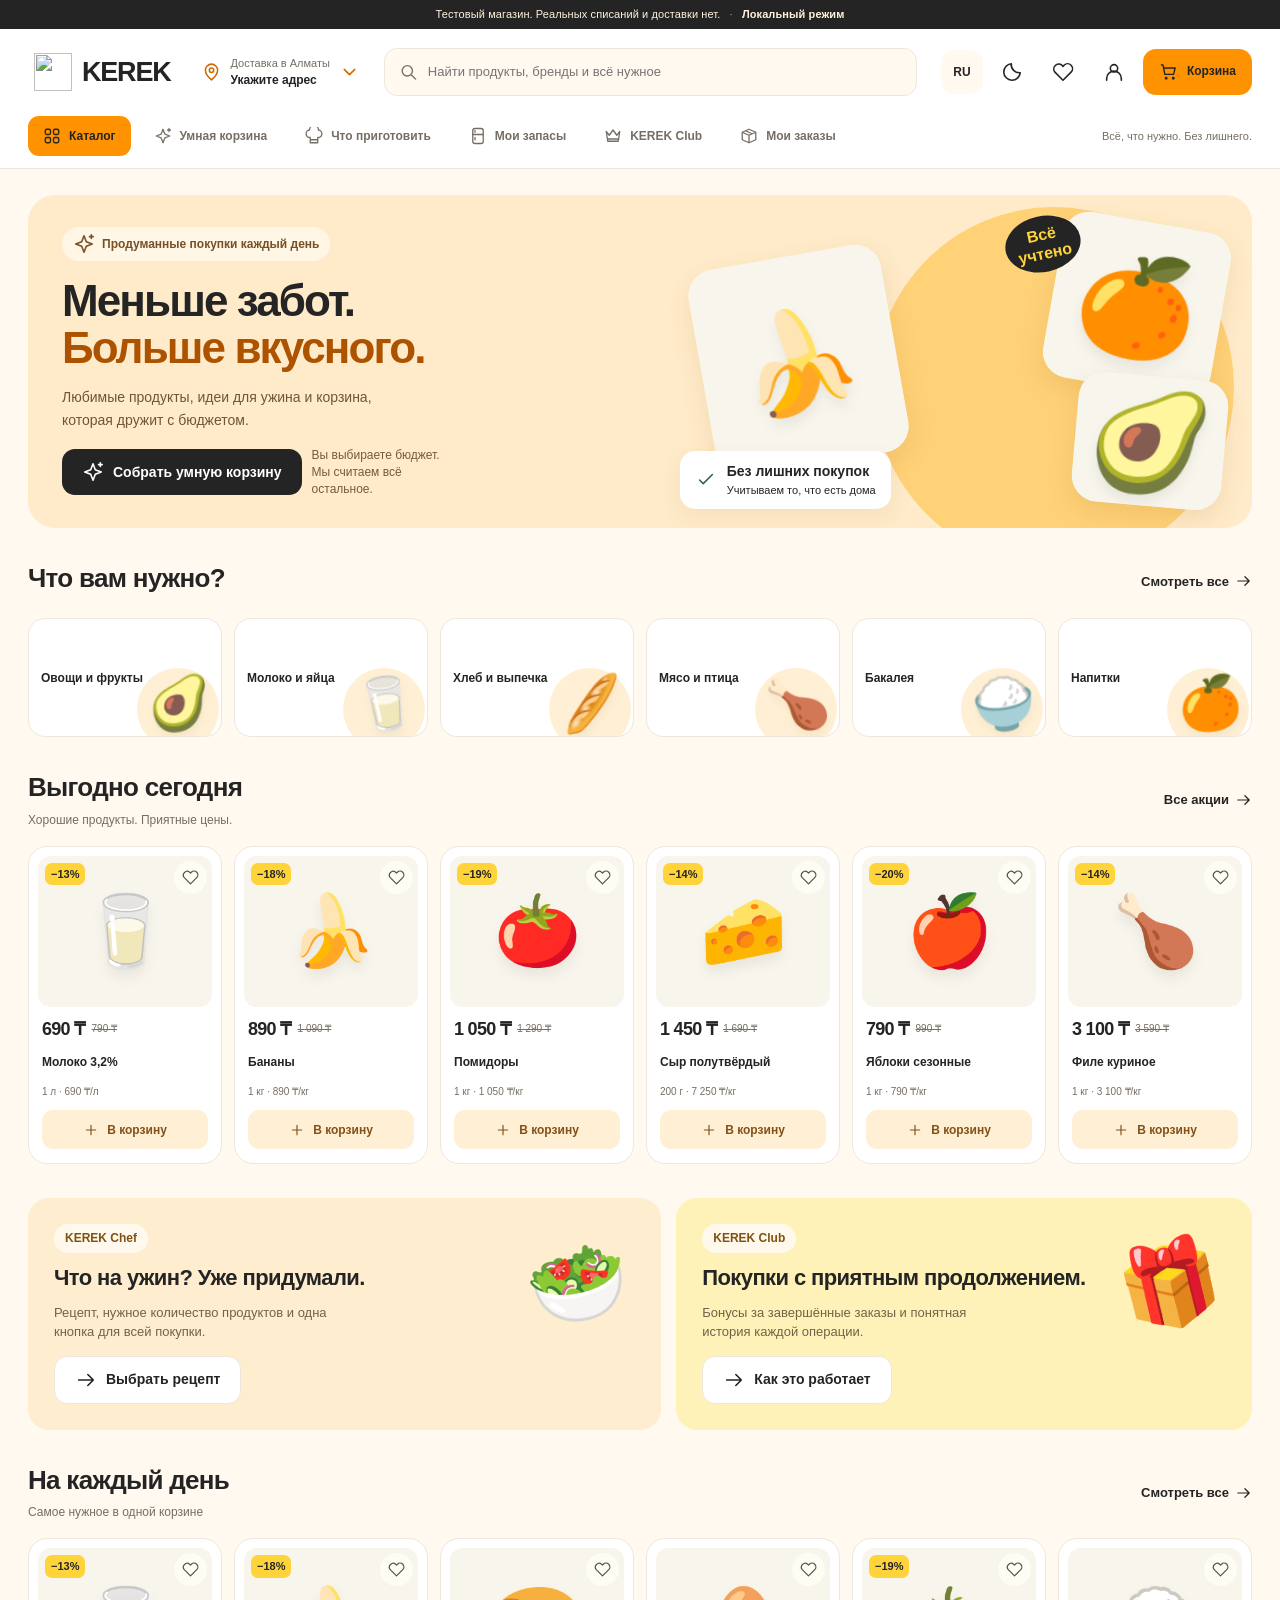
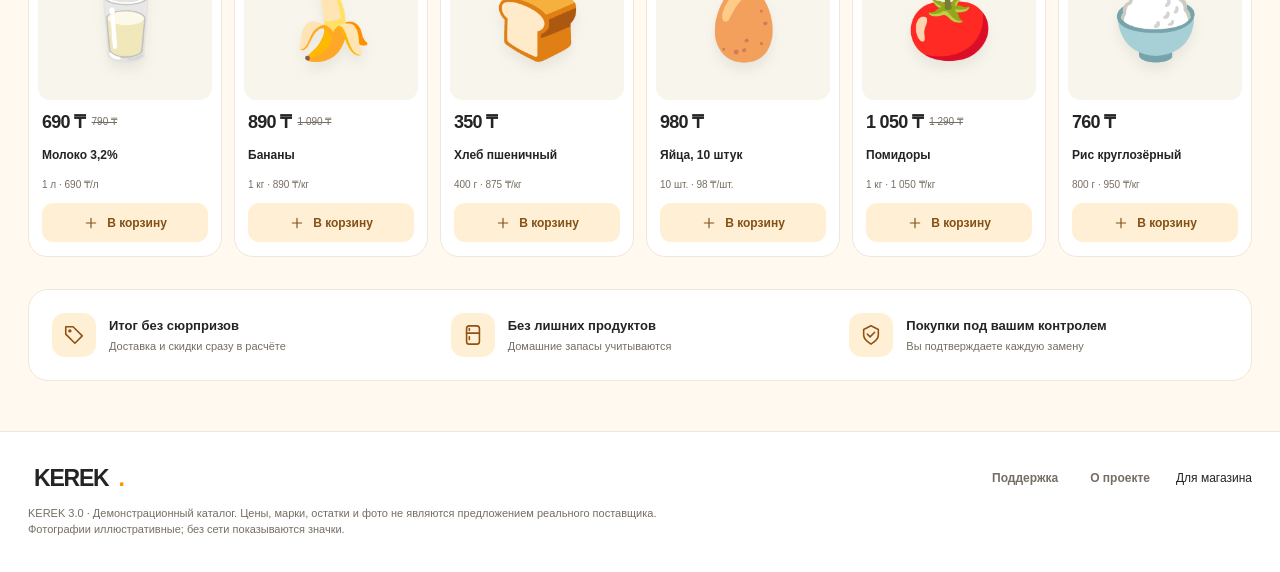
==== index.html @ 7b7972c1 "Update index.html" ====
<!doctype html>
<html lang="ru"><head><meta charset="utf-8"><meta name="viewport" content="width=device-width,initial-scale=1,viewport-fit=cover"><meta name="theme-color" content="#FF9200"><meta name="description" content="KEREK — продуманные покупки. Продукты, рецепты и корзина под ваш бюджет. Тестовый магазин."><title>KEREK — всё, что нужно</title><link rel="icon" href="assets/icon.svg" type="image/svg+xml"><link rel="manifest" href="manifest.webmanifest"><link rel="stylesheet" href="styles.css"></head><body><a class="skip-link" href="#main">К содержимому / Мазмұнға</a><div id="app"><div class="boot"><div class="boot-logo">KEREK<span>●</span></div><div class="skeleton" style="height:260px"></div><div class="boot-grid"><div class="skeleton"></div><div class="skeleton"></div><div class="skeleton"></div><div class="skeleton"></div></div><p>Готовим удобные покупки / Сатып алуды дайындап жатырмыз</p></div></div><dialog id="modal" aria-labelledby="modal-title"></dialog><div id="toast" role="status" aria-live="polite"></div><script src="photos.js"></script><script src="data.js"></script><script src="core.js"></script><script src="api.js"></script><script src="app.js"></script></body></html
---- styles.css ----
:root{--orange:#FF9200;--yellow:#FFD43B;--bg:#FFF9F0;--surface:#FFFFFF;--text:#242424;--muted:#766e63;--line:#eee7dd;--soft:#fff0d5;--hero:#ffebc9;--green:#35654b;--danger:#b12820;--radius:22px;--shadow:0 6px 26px #54320b08;--max:1280px;color-scheme:light}
*{box-sizing:border-box}html{scroll-behavior:smooth;scroll-padding-top:120px}body{margin:0;background:var(--bg);font-family:Inter,-apple-system,BlinkMacSystemFont,"Segoe UI",Arial,sans-serif;color:var(--text);font-size:15px;line-height:1.5;-webkit-tap-highlight-color:transparent}button,input,select,textarea{font:inherit}button,a,input,select,textarea{-webkit-tap-highlight-color:transparent}button{cursor:pointer;color:inherit;border:0;background:none;font-weight:600}a{color:inherit;text-decoration:none}button:disabled{cursor:not-allowed;opacity:.5}button,input,select,textarea,a{touch-action:manipulation}button:focus-visible,a:focus-visible,input:focus-visible,select:focus-visible,textarea:focus-visible{outline:3px solid #8b4d00;outline-offset:3px}h1,h2,h3,p{margin-top:0}h1{font-size:36px;line-height:1.16;letter-spacing:-1.3px;margin-bottom:14px}h2{font-size:26px;letter-spacing:-.7px;line-height:1.25;margin-bottom:7px}h3{font-size:18px;line-height:1.3;margin-bottom:10px}p{margin-bottom:15px}svg.icon{width:22px;height:22px;stroke:currentColor;stroke-width:1.75;fill:none;stroke-linecap:round;stroke-linejoin:round;flex-shrink:0}input,select,textarea{border:1px solid var(--line);border-radius:13px;padding:12px 14px;color:var(--text);background:var(--surface);width:100%;min-height:46px}textarea{resize:vertical;min-height:88px}label.field{display:grid;gap:7px;font-size:13px;font-weight:600;margin-bottom:15px}input[type=checkbox]{width:18px;height:18px;min-height:18px;accent-color:var(--orange);flex-shrink:0}input[type=range]{padding:0;accent-color:var(--orange)}label.check{display:flex;gap:10px;align-items:center;min-height:42px;font-size:14px}small,.small{font-size:12px;color:var(--muted)}.muted{color:var(--muted)}.text-danger{color:var(--danger)}.nowrap{white-space:nowrap}.wrap{max-width:var(--max);margin:0 auto;padding:0 28px}.flex{display:flex;align-items:center;gap:12px}.between{justify-content:space-between}.stack{display:grid;gap:16px}.hidden{display:none!important}.mb0{margin-bottom:0}.mt{margin-top:24px}.divider{border:0;border-top:1px solid var(--line);margin:20px 0}.pill{display:inline-flex;align-items:center;gap:7px;padding:6px 11px;border-radius:100px;font-size:12px;font-weight:650;background:var(--soft);line-height:1.4}.pill.green{background:#eaf1e8;color:#305b3f}.pill.dark{background:var(--text);color:var(--surface)}.btn{min-height:46px;padding:12px 20px;border-radius:13px;display:inline-flex;justify-content:center;align-items:center;gap:9px;font-size:14px;font-weight:750;line-height:1.4;transition:transform .14s,background .14s}.btn:active,.icon-btn:active{transform:scale(.97)}.btn.primary{background:var(--orange);color:#242424}.btn.primary:hover{background:#ffa21f}.btn.black{background:#242424;color:#fff}.btn.secondary{background:var(--soft)}.btn.outline{border:1px solid var(--line);background:var(--surface)}.btn.danger{color:var(--danger);background:#fff0ed}.btn.small-btn{min-height:38px;padding:8px 12px;font-size:12px}.btn.block{width:100%}.icon-btn{display:inline-flex;align-items:center;justify-content:center;width:44px;height:44px;flex-shrink:0;border-radius:13px;background:var(--surface);position:relative;transition:background .15s}.icon-btn:hover{background:var(--soft)}.icon-btn.active{color:#a74d00;background:var(--soft)}.icon-btn .count{position:absolute;right:-3px;top:-3px;background:var(--orange);color:#242424;border:2px solid var(--surface);border-radius:20px;font-size:10px;padding:1px 5px;min-width:20px;line-height:15px}.link-btn{font-size:13px;font-weight:700;display:inline-flex;align-items:center;gap:6px;color:var(--text);padding:8px 0}.link-btn svg{width:17px}.note{padding:12px 15px;border-radius:13px;background:var(--soft);font-size:12px;color:var(--muted);line-height:1.6}.error-box{padding:14px;border:1px solid #f0c1b8;border-radius:13px;background:#fff0ed;color:#962a20}.card{background:var(--surface);border:1px solid var(--line);border-radius:var(--radius);padding:24px;box-shadow:var(--shadow)}
.demo-bar{background:#242424;color:#fff3de;font-size:11px;line-height:1.4;text-align:center;padding:7px 12px;letter-spacing:.1px}.demo-bar span{opacity:.62;margin:0 6px}.header{background:var(--surface);border-bottom:1px solid var(--line);position:sticky;top:0;z-index:20}.header-top{height:85px;display:flex;align-items:center;gap:24px}.brand{display:flex;align-items:center;gap:10px;flex-shrink:0;font-size:27px;font-weight:900;letter-spacing:-1.2px}.brand img{width:38px;height:38px}.address-btn{text-align:left;display:flex;gap:9px;align-items:center;max-width:196px;flex-shrink:0;padding:7px 0}.address-btn svg{color:#cc6b00;width:21px}.address-btn span{display:block;font-size:11px;color:var(--muted);font-weight:400}.address-btn b{display:block;font-size:12px;white-space:nowrap;overflow:hidden;text-overflow:ellipsis;max-width:153px}.searchbox{display:flex;align-items:center;border:1px solid var(--line);border-radius:13px;background:var(--bg);padding:0 14px;flex:1;min-width:120px;gap:10px}.searchbox input{border:0;background:none;min-height:46px;padding:8px 0;outline:none;box-shadow:none;font-size:13px;min-width:0}.searchbox svg{color:var(--muted);width:19px}.header-actions{display:flex;gap:7px;align-items:center}.lang-btn{font-size:12px;background:var(--bg);padding:0 10px;min-width:42px;width:auto}.header-cart{font-size:12px;white-space:nowrap;padding:12px 16px}.header-cart .icon{width:19px}.header-cart b{font-weight:750}.desktop-nav{display:flex;align-items:center;gap:8px;height:54px;padding-bottom:10px;overflow:auto;scrollbar-width:none}.desktop-nav button{display:flex;align-items:center;gap:8px;padding:10px 15px;white-space:nowrap;font-size:12px;border-radius:11px;color:var(--muted);min-height:40px}.desktop-nav button svg{width:18px;height:18px}.desktop-nav button.active{background:var(--soft);color:var(--text)}.desktop-nav .catalog-btn{background:var(--orange);color:#242424}.desktop-nav .nav-end{margin-left:auto;font-size:11px;color:var(--muted);white-space:nowrap}.bottom-nav{display:none}.main{padding-top:26px;padding-bottom:50px;min-height:65vh}.crumb{font-size:12px;color:var(--muted);display:flex;gap:8px;align-items:center;margin-bottom:20px}.crumb svg{width:14px}.page-heading{display:flex;justify-content:space-between;align-items:end;gap:20px;margin-bottom:25px}.page-heading p{margin:9px 0 0;color:var(--muted);font-size:14px}.page-heading h1{margin-bottom:0}.section{margin-top:34px}.section-head{display:flex;align-items:center;justify-content:space-between;gap:10px;margin-bottom:17px}.section-head p{margin:6px 0 0;color:var(--muted);font-size:12px}.hero{display:grid;grid-template-columns:1fr 47%;min-height:315px;border-radius:27px;background:var(--hero);overflow:hidden;position:relative}.hero-copy{padding:32px 0 30px 34px;z-index:2}.hero h1{font-size:44px;line-height:1.07;letter-spacing:-1.9px;max-width:440px;margin:15px 0 15px}.hero h1 span{color:#ad5300}.hero p{font-size:14px;max-width:310px;line-height:1.65;color:#6d553a}.hero .pill{background:#fff6e6;color:#775025}.hero-foot{display:flex;gap:10px;align-items:center;flex-wrap:wrap}.hero-foot .small{max-width:140px;color:#775b3a;line-height:1.4}.hero-art{position:relative;min-height:280px;display:flex;align-items:center;justify-content:center;isolation:isolate}.hero-art:before{content:"";width:360px;height:360px;position:absolute;border-radius:50%;background:#ffd278;right:18px;top:12px;z-index:-1}.hero-fruit{position:absolute;border-radius:26px;display:flex;align-items:center;justify-content:center;box-shadow:0 10px 25px #a3541020;overflow:hidden}.hero-fruit .photo{height:100%;width:100%;border-radius:inherit}.hero-fruit.one{width:195px;height:210px;left:24px;top:61px;transform:rotate(-10deg);background:#fff5de;z-index:2}.hero-fruit.two{width:170px;height:168px;right:30px;top:26px;transform:rotate(10deg);background:#ffe38e}.hero-fruit.three{width:150px;height:130px;right:27px;bottom:22px;transform:rotate(5deg);background:#eef2d5;z-index:3}.hero-tag{background:var(--surface);box-shadow:0 8px 24px #85440b12;padding:10px 15px;border-radius:15px;position:absolute;left:3px;bottom:19px;z-index:4;font-size:11px;display:flex;align-items:center;gap:10px}.hero-tag svg{color:var(--green)}.hero-tag b{display:block;font-size:14px}.hero-art .photo-fallback{font-size:98px}.hero-sticker{position:absolute;right:171px;top:21px;z-index:5;transform:rotate(-12deg);background:var(--text);color:var(--yellow);padding:9px 11px;border-radius:100%;font-weight:900;font-size:16px;line-height:1.2;text-align:center}
.category-grid{display:grid;grid-template-columns:repeat(6,1fr);gap:12px}.category-tile{background:var(--surface);border:1px solid var(--line);border-radius:17px;padding:12px 12px 11px;text-align:left;overflow:hidden;position:relative;min-height:119px;transition:border-color .2s,transform .2s}.category-tile:hover{border-color:var(--orange);transform:translateY(-2px)}.category-tile b{display:block;font-size:12px;position:relative;z-index:2;max-width:108px}.category-tile .cat-symbol{position:absolute;right:9px;bottom:2px;font-size:51px;line-height:1.2;transform:rotate(-8deg);filter:drop-shadow(0 6px 5px #8e602013)}.category-tile .cat-circle{position:absolute;width:82px;height:82px;background:var(--soft);border-radius:50%;right:2px;bottom:-14px}.product-grid{display:grid;grid-template-columns:repeat(6,minmax(0,1fr));gap:12px}.product{background:var(--surface);border:1px solid var(--line);border-radius:19px;padding:9px;display:flex;flex-direction:column;min-width:0;transition:box-shadow .18s,transform .18s}.product:hover{box-shadow:0 7px 24px #5e3c1610;transform:translateY(-2px)}.product-photo{width:100%;position:relative;margin-bottom:9px;border-radius:13px;overflow:hidden;aspect-ratio:1.15;background:#f9f5ed}.photo{position:relative;display:block;overflow:hidden;background:var(--photo-bg,#f8f5ed);width:100%;height:100%;border-radius:inherit}.photo img{position:absolute;inset:0;width:100%;height:100%;object-fit:cover;opacity:0;transition:opacity .2s}.photo img.loaded{opacity:1}.photo-fallback{display:flex;align-items:center;justify-content:center;position:absolute;inset:0;font-size:70px;line-height:1;filter:drop-shadow(0 8px 6px #3f3c2314)}.product-photo .photo{position:absolute;inset:0}.sale-badge{position:absolute;left:7px;top:7px;border-radius:7px;background:var(--yellow);color:#242424;font-size:11px;font-weight:800;padding:3px 6px;z-index:2}.fav-btn{position:absolute;right:5px;top:5px;border-radius:50%;width:33px;height:33px;z-index:3;background:#fffef5dd;color:#5d5246;min-height:33px}.fav-btn .icon{width:17px;height:17px}.fav-btn.active .icon{fill:#fa9500;stroke:#a45300}.product-info{padding:1px 4px 5px;flex:1;display:flex;flex-direction:column}.product-prices{display:flex;align-items:center;gap:7px;flex-wrap:wrap;margin:1px 0 5px;line-height:1.25}.product-prices b{font-size:18px;letter-spacing:-.7px;white-space:nowrap}.product-prices del{font-size:10px;color:var(--muted)}.product-title{text-align:left;font-size:12px;font-weight:550;padding:0;margin-bottom:4px;line-height:1.45;min-height:35px;display:-webkit-box;-webkit-line-clamp:2;-webkit-box-orient:vertical;overflow:hidden}.product-unit{font-size:10px;color:var(--muted);margin-bottom:11px}.product .add-btn{margin-top:auto;background:var(--soft);border-radius:11px;width:100%;display:flex;align-items:center;justify-content:center;gap:8px;min-height:39px;font-size:12px;color:#845016}.product .add-btn .icon{width:16px}.qty{margin-top:auto;min-height:39px;background:var(--orange);color:#242424;display:flex;justify-content:space-between;align-items:center;border-radius:11px;overflow:hidden;font-size:13px;font-weight:750}.qty button{width:38px;min-height:39px;display:flex;align-items:center;justify-content:center}.qty svg{width:16px}.benefit-grid{display:grid;grid-template-columns:1.1fr 1fr;gap:15px}.feature-panel{padding:25px;border:1px solid var(--line);border-radius:21px;position:relative;overflow:hidden;background:var(--surface)}.feature-panel.orange{background:#ffedcf;border-color:#ffedcf;color:#242424}.feature-panel.yellow{background:#fff2b8;border-color:#fff2b8;color:#242424}.feature-panel p{max-width:300px;color:#776047;font-size:13px;margin-bottom:14px}.feature-panel h3{font-size:22px;letter-spacing:-.6px}.feature-panel .feature-symbol{position:absolute;right:30px;top:24px;transform:rotate(-14deg);font-size:82px;opacity:.95}.feature-panel .content{max-width:75%;position:relative;z-index:1}.info-strip{display:grid;grid-template-columns:repeat(3,1fr);gap:20px;margin-top:32px;padding:23px;border-radius:20px;border:1px solid var(--line);background:var(--surface)}.info-item{display:flex;gap:13px;align-items:center}.info-item svg{background:var(--soft);box-sizing:content-box;padding:11px;border-radius:13px;color:#925114}.info-item b{font-size:13px;display:block}.info-item span{font-size:11px;color:var(--muted);display:block;margin-top:2px}.footer{border-top:1px solid var(--line);padding:28px 0 34px;background:var(--surface)}.footer .brand{font-size:23px}.footer p{font-size:11px;color:var(--muted);margin:8px 0 0;max-width:650px}.footer-links{display:flex;gap:20px;align-items:center;flex-wrap:wrap;font-size:12px}.footer-links button{font-size:12px;color:var(--muted)}
.catalog-layout{display:grid;grid-template-columns:218px 1fr;gap:24px}.filters{align-self:start;padding:20px;position:sticky;top:160px}.filters h3{font-size:15px;margin-bottom:18px}.filter-cats{display:grid;gap:3px;margin-bottom:20px}.filter-cats button{text-align:left;padding:9px 10px;border-radius:10px;font-size:12px;font-weight:550}.filter-cats button.active{background:var(--soft);color:#965312}.catalog-main .product-grid{grid-template-columns:repeat(4,minmax(0,1fr))}.catalog-tools{display:flex;justify-content:space-between;gap:12px;align-items:center;margin-bottom:16px}.catalog-tools select{width:auto;min-width:170px;font-size:12px}.filter-mobile{display:none}.empty{padding:50px 24px;text-align:center;border:1px dashed var(--line);border-radius:22px;background:var(--surface)}.empty-symbol{width:76px;height:76px;background:var(--soft);border-radius:25px;display:flex;align-items:center;justify-content:center;margin:0 auto 18px}.empty-symbol svg{width:34px;height:34px;color:#ad6200}.empty p{max-width:410px;margin:0 auto 22px;font-size:13px;color:var(--muted)}.empty h3{font-size:21px}.subcats{display:flex;gap:8px;margin-bottom:15px;flex-wrap:wrap}.chip{background:var(--surface);border:1px solid var(--line);padding:8px 13px;border-radius:100px;font-size:12px;min-height:37px}.chip.active{background:var(--orange);color:#242424;border-color:var(--orange)}
.two-columns{display:grid;grid-template-columns:minmax(0,1fr) 365px;gap:24px;align-items:start}.summary{position:sticky;top:160px}.summary-row{display:flex;justify-content:space-between;gap:12px;font-size:13px;margin:12px 0}.summary-row.total{font-weight:850;font-size:24px;border-top:1px solid var(--line);padding-top:16px;margin:18px 0}.summary-row.saving{color:var(--green)}.free-progress{height:5px;background:var(--line);border-radius:8px;overflow:hidden;margin-top:10px}.free-progress span{display:block;height:100%;background:var(--orange);max-width:100%}.cart-row{display:grid;grid-template-columns:73px minmax(0,1fr) 107px 83px 28px;gap:13px;align-items:center;border-bottom:1px solid var(--line);padding:18px 0}.cart-row:last-child{border-bottom:0}.cart-row .thumb{width:73px;height:73px;border-radius:12px;overflow:hidden}.cart-row .photo-fallback{font-size:43px}.cart-row .qty{margin:0}.cart-row h3{font-size:13px;margin-bottom:3px}.cart-row .row-price{font-size:14px;font-weight:750;text-align:right}.cart-row .remove{width:30px;height:35px;color:var(--muted)}.cart-row .remove svg{width:17px}.checkout-grid{display:grid;grid-template-columns:1fr 1fr;gap:0 15px}.full-width{grid-column:1/-1}.form-actions{display:flex;align-items:center;gap:10px;flex-wrap:wrap;margin-top:18px}.promo-row{display:flex;gap:8px;margin-top:16px}.promo-row input{font-size:12px;min-width:0}.promo-row .btn{padding:8px 12px;font-size:12px}.savings-card{background:var(--soft);padding:14px 16px;border-radius:14px;margin-top:16px}.savings-card p{font-size:12px;margin:4px 0 10px}.savings-card h3{font-size:14px}.order-card{margin-bottom:16px}.order-card .title{display:flex;justify-content:space-between;gap:15px;align-items:start}.order-items{font-size:13px;color:var(--muted);margin:12px 0;line-height:1.7}.status-pill{font-size:11px;background:var(--soft);border-radius:100px;padding:6px 10px;display:inline-flex;gap:6px;align-items:center}.status-pill.delivered{background:#eaf1e8;color:#35654b}.status-pill.cancelled{background:#f4e9e7;color:#97372d}.timeline{display:grid;grid-template-columns:repeat(5,1fr);gap:5px;margin-top:24px}.timeline-step{font-size:10px;color:var(--muted);position:relative;border-top:3px solid var(--line);padding-top:10px}.timeline-step.done{border-color:var(--orange);color:var(--text)}.timeline-step.active{font-weight:750}.order-card .total{font-size:23px;font-weight:800;letter-spacing:-.8px}.order-notice{font-size:11px;color:var(--muted);background:var(--bg);border-radius:10px;padding:8px 12px;margin:12px 0}
.smart-intro{display:flex;gap:14px;align-items:center;margin-bottom:23px}.smart-logo{width:54px;height:54px;display:flex;align-items:center;justify-content:center;background:var(--orange);border-radius:17px;color:#242424}.smart-logo svg{width:27px;height:27px}.smart-layout{display:grid;grid-template-columns:360px minmax(0,1fr);gap:24px;align-items:start}.smart-form{position:sticky;top:160px}.smart-form textarea{min-height:108px;background:var(--bg);font-size:13px}.examples{display:flex;gap:7px;flex-wrap:wrap;margin:11px 0 20px}.examples .chip{font-size:10px;min-height:29px;padding:5px 8px;background:var(--bg)}.form-grid{display:grid;grid-template-columns:1fr 1fr;gap:0 12px}.plan-placeholder{min-height:430px;background:var(--surface);border:1px dashed #e6c698;border-radius:23px;text-align:center;display:flex;align-items:center;justify-content:center;padding:32px}.plan-placeholder .big{font-size:75px;margin-bottom:14px}.plan-placeholder h2{font-size:25px}.plan-placeholder p{max-width:365px;font-size:13px;color:var(--muted)}.plan-stats{display:grid;grid-template-columns:repeat(3,1fr);gap:12px;padding:18px;background:var(--soft);border-radius:15px;margin-bottom:20px}.plan-stats b{display:block;font-size:23px;letter-spacing:-.5px}.plan-stats span{font-size:11px;color:var(--muted)}.plan-dishes{display:grid;grid-template-columns:repeat(2,minmax(0,1fr));gap:10px;margin:17px 0}.plan-dish{display:flex;gap:10px;align-items:center;padding:10px;background:var(--bg);border-radius:13px}.plan-dish .day{font-size:11px;display:block;color:var(--muted)}.plan-dish b{font-size:12px;line-height:1.4;display:block}.plan-dish .photo{width:45px;height:45px;flex-shrink:0;border-radius:10px}.plan-dish .photo-fallback{font-size:28px}.ingredient-row{display:grid;grid-template-columns:1fr auto auto;gap:9px;align-items:center;padding:12px 0;border-top:1px solid var(--line);font-size:12px}.ingredient-row b{display:block;font-size:13px}.ingredient-row span{font-size:11px;color:var(--muted)}.recipe-grid{display:grid;grid-template-columns:repeat(3,minmax(0,1fr));gap:19px}.recipe{padding:0;overflow:hidden}.recipe-photo{height:174px;position:relative;border-bottom:1px solid var(--line)}.recipe-photo .photo-fallback{font-size:88px}.recipe-badge{position:absolute;bottom:12px;left:12px;background:var(--surface);border-radius:9px;padding:5px 8px;display:flex;gap:5px;align-items:center;font-size:11px;z-index:2}.recipe-badge svg{width:14px;height:14px}.recipe-info{padding:18px}.recipe-info h3{font-size:16px}.recipe-info .price{font-size:19px;letter-spacing:-.6px}.recipe-info .btn{margin-top:14px;font-size:12px;min-height:40px}.recipes-controls{display:flex;gap:14px;align-items:center;flex-wrap:wrap;margin-bottom:21px;padding:16px 20px}.recipes-controls label{margin-bottom:0;min-width:100px;flex:1}.pantry-row{display:grid;grid-template-columns:43px 1fr auto 36px;gap:13px;align-items:center;padding:14px 0;border-bottom:1px solid var(--line)}.pantry-row .pantry-emoji{font-size:29px}.pantry-row b{font-size:13px}.pantry-row .small{display:block}.expiring{color:#945213;font-size:11px}.expired{color:var(--danger);font-size:11px}.pantry-add .btn{margin-top:10px}.profile-layout{display:grid;grid-template-columns:260px minmax(0,1fr);gap:24px}.profile-nav{position:sticky;top:160px}.profile-nav button{width:100%;display:flex;align-items:center;gap:12px;border-radius:12px;padding:12px;text-align:left;font-size:13px;color:var(--muted)}.profile-nav button.active{background:var(--soft);color:var(--text)}.avatar{width:56px;height:56px;border-radius:19px;background:var(--soft);display:flex;align-items:center;justify-content:center;font-size:23px;font-weight:800;margin-bottom:12px}.address-card{padding:16px;border:1px solid var(--line);border-radius:15px;display:flex;justify-content:space-between;gap:12px;align-items:center;margin:12px 0}.address-card b{font-size:13px}.address-card p{font-size:12px;color:var(--muted);margin:3px 0 0}.club-hero{display:grid;grid-template-columns:1fr 330px;gap:32px;padding:32px;overflow:hidden;border-radius:26px;background:#ffecb3;color:#242424}.club-hero h1{font-size:43px}.club-card{background:#242424;color:#fff9e9;border-radius:22px;padding:25px;min-height:194px;transform:rotate(-5deg);position:relative;display:flex;flex-direction:column;justify-content:space-between}.club-card b{font-size:26px;letter-spacing:-1.3px}.club-card .club-circle{position:absolute;right:25px;top:25px;color:var(--yellow);font-size:40px}.club-card .balance{font-size:31px;font-weight:800;letter-spacing:-1px}.club-stats{display:grid;grid-template-columns:repeat(3,1fr);gap:16px;margin-top:20px}.club-stats b{font-size:31px;letter-spacing:-1px;display:block}.club-stats p{font-size:12px;color:var(--muted);margin-top:5px}.ledger-row{display:flex;justify-content:space-between;align-items:center;padding:13px 0;border-bottom:1px solid var(--line);font-size:13px}.ledger-row .delta{font-weight:750;font-size:16px;color:var(--green)}.ticket{padding:16px;border:1px solid var(--line);border-radius:15px;margin-top:14px}.ticket p{font-size:13px;white-space:pre-wrap;margin:10px 0}.ticket-reply{padding:12px;background:var(--soft);border-radius:10px;font-size:12px}
dialog{background:var(--surface);color:var(--text);border:1px solid var(--line);border-radius:25px;padding:0;max-width:min(600px,calc(100vw - 32px));width:600px;max-height:88dvh;box-shadow:0 30px 100px #2419073d;overscroll-behavior:contain}dialog::backdrop{background:#1d171f66;backdrop-filter:blur(3px)}.modal-head{display:flex;align-items:center;justify-content:space-between;padding:20px 24px 0;gap:15px}.modal-head h2{font-size:22px;margin-bottom:0}.modal-body{padding:18px 24px 24px}.modal-product-photo{height:225px;border-radius:19px;overflow:hidden;margin-bottom:19px}.modal-product-photo .photo-fallback{font-size:135px}.modal-price{font-size:29px;font-weight:850;letter-spacing:-1px}.spec-row{display:flex;gap:15px;justify-content:space-between;font-size:12px;border-bottom:1px solid var(--line);padding:12px 0}.spec-row span:first-child{color:var(--muted);min-width:100px}.spec-row span:last-child{text-align:right}.recipe-steps{padding-left:21px;font-size:13px;line-height:1.7}.recipe-steps li{padding-left:5px;margin-bottom:10px}#toast{position:fixed;bottom:25px;left:50%;transform:translate(-50%,20px);z-index:1000;background:#242424;color:#fff;border-radius:14px;padding:13px 19px;font-size:13px;max-width:calc(100vw - 32px);box-shadow:0 5px 25px #0002;opacity:0;pointer-events:none;transition:opacity .2s,transform .2s;display:flex;gap:18px;align-items:center}#toast.show{opacity:1;transform:translate(-50%,0);pointer-events:auto}#toast button{color:var(--yellow);white-space:nowrap;font-size:12px;padding:5px}.skip-link{position:fixed;left:12px;top:-100px;background:var(--text);color:var(--surface);padding:12px;z-index:1001}.skip-link:focus{top:12px}.boot{max-width:1100px;margin:70px auto;padding:24px}.boot-logo{font-size:40px;font-weight:900;letter-spacing:-2px;margin-bottom:30px}.boot-logo span{color:var(--orange)}.boot p{color:var(--muted);font-size:13px;text-align:center;margin-top:24px}.boot-grid{display:grid;grid-template-columns:repeat(4,1fr);gap:16px;margin-top:24px}.boot-grid .skeleton{height:180px}.skeleton{border-radius:18px;background:linear-gradient(100deg,#f0e8dc 30%,#faf4eb 50%,#f0e8dc 70%);background-size:200% 100%;animation:shimmer 1.4s infinite}@keyframes shimmer{to{background-position:-200% 0}}.spin{animation:spin 1s linear infinite}@keyframes spin{to{transform:rotate(360deg)}}
[data-theme=dark]{--bg:#1d1c19;--surface:#282722;--text:#f7f2e9;--muted:#b3aa9b;--line:#3d3930;--soft:#49351d;--hero:#4b3620;--shadow:none;color-scheme:dark}[data-theme=dark] .hero h1 span{color:#ffb139}[data-theme=dark] .hero p,[data-theme=dark] .hero-foot .small{color:#e0c5a1}[data-theme=dark] .hero-art:before{background:#634a27}[data-theme=dark] .hero-tag,[data-theme=dark] .hero-fruit{color:#242424}[data-theme=dark] .hero-tag{background:#f7e9d2}[data-theme=dark] .product-photo{background:#393329}[data-theme=dark] .photo{--photo-bg:#393329}[data-theme=dark] .product .add-btn{color:#ffc778}[data-theme=dark] .category-tile .cat-circle{background:#493c25}[data-theme=dark] .feature-panel.orange{background:#553b20;color:#fff3db}[data-theme=dark] .feature-panel.yellow{background:#4a4226;color:#fff3db}[data-theme=dark] .feature-panel p{color:#d8c5a8}[data-theme=dark] .hero .pill{background:#644724;color:#ffe1b7}[data-theme=dark] .btn.secondary{color:#ffd6a1}[data-theme=dark] .pill.green,[data-theme=dark] .status-pill.delivered{background:#284232;color:#bddcc6}[data-theme=dark] .text-danger{color:#ffb4a7}[data-theme=dark] .summary-row.saving,[data-theme=dark] .ledger-row .delta{color:#b5d9b9}
.admin-header{background:var(--surface);border-bottom:1px solid var(--line);padding:18px 0}.admin-tabs{display:flex;gap:9px;overflow:auto;margin:25px 0}.admin-table{width:100%;border-collapse:collapse;font-size:12px}.admin-table th{text-align:left;color:var(--muted);font-weight:550}.admin-table th,.admin-table td{padding:12px 10px;border-bottom:1px solid var(--line)}.table-scroll{overflow:auto}.admin-table input{max-width:140px;min-width:85px;min-height:36px;padding:7px 9px;font-size:12px}.admin-json{font-family:monospace;font-size:12px;min-height:300px;white-space:pre}.audit{font-size:11px;word-break:break-word}.integration-grid{display:grid;grid-template-columns:repeat(3,1fr);gap:12px}.integration-grid .card{padding:18px}.mobile-only{display:none}
@media(min-width:1450px){.wrap{padding:0 30px}.product-photo{aspect-ratio:1.1}.hero{min-height:328px}.hero-copy{padding-left:39px}}
@media(max-width:1150px){.header-top{gap:15px}.address-btn{display:none}.product-grid{grid-template-columns:repeat(4,minmax(0,1fr))}.home-products .product:nth-child(n+9){display:none}.category-grid{gap:9px}.category-tile b{font-size:11px}.hero h1{font-size:39px}.hero-art:before{right:0}.hero-fruit.one{left:5px}.hero-fruit.two,.hero-fruit.three{right:13px}.catalog-main .product-grid{grid-template-columns:repeat(3,minmax(0,1fr))}.smart-layout{grid-template-columns:320px minmax(0,1fr)}.two-columns{grid-template-columns:minmax(0,1fr) 320px}.cart-row{grid-template-columns:55px minmax(0,1fr) 96px;gap:10px}.cart-row .thumb{width:55px;height:60px;grid-row:1/3}.cart-row .row-price{grid-column:2;text-align:left}.cart-row .remove{grid-column:3;justify-self:end}.hero-copy{padding-left:26px}.feature-panel .feature-symbol{right:18px;font-size:68px}}
@media(max-width:850px){.wrap{padding:0 20px}.header-top{height:76px}.brand{font-size:24px;gap:7px}.brand img{width:34px;height:34px}.header-actions .favorite-top{display:none}.header-cart b{display:none}.header-cart{padding:11px 13px}.hero{grid-template-columns:1fr 42%;min-height:295px}.hero-copy{padding:26px 0 26px 24px}.hero h1{font-size:33px}.hero p{font-size:13px;max-width:260px}.hero-fruit.one{width:155px;height:170px;left:0;top:65px}.hero-fruit.two{width:122px;height:124px;right:4px;top:40px}.hero-fruit.three{width:105px;height:97px;right:4px;bottom:28px}.hero-art .photo-fallback{font-size:75px}.hero-sticker{right:91px;font-size:12px;top:36px}.hero-tag{left:-8px;bottom:20px;padding:9px}.hero-tag b{font-size:12px}.hero-art:before{width:250px;height:250px;right:-17px;top:31px}.category-grid{grid-template-columns:repeat(3,1fr)}.category-tile{min-height:99px}.category-tile b{font-size:12px}.category-tile .cat-symbol{right:16px;bottom:6px}.category-tile .cat-circle{right:14px}.category-tile b{max-width:100px}.catalog-layout{grid-template-columns:175px 1fr;gap:16px}.filters{padding:15px}.product-grid{grid-template-columns:repeat(3,minmax(0,1fr))}.catalog-main .product-grid{grid-template-columns:repeat(2,minmax(0,1fr))}.benefit-grid{gap:12px}.feature-panel{padding:22px}.feature-panel h3{font-size:20px}.feature-panel .content{max-width:84%}.feature-panel .feature-symbol{font-size:55px;right:10px;top:28px;opacity:.6}.two-columns{grid-template-columns:1fr}.summary{position:static}.cart-row{grid-template-columns:65px minmax(0,1fr) 105px 82px 30px}.cart-row .thumb{width:65px;height:65px;grid-row:auto}.cart-row .row-price{grid-column:auto;text-align:right}.cart-row .remove{grid-column:auto}.smart-layout{grid-template-columns:1fr}.smart-form{position:static}.smart-form .form-grid{grid-template-columns:repeat(4,1fr)}.smart-form textarea{min-height:85px}.plan-placeholder{min-height:300px}.recipe-grid{grid-template-columns:repeat(2,minmax(0,1fr))}.profile-layout{grid-template-columns:210px minmax(0,1fr);gap:18px}.profile-nav{padding:16px}.club-hero{grid-template-columns:1fr 270px;gap:15px;padding:26px}.club-hero h1{font-size:34px}.club-card{min-height:170px;padding:22px}.club-stats{gap:12px}.info-strip{gap:12px;padding:17px}.info-item{gap:9px}.info-item svg{padding:8px;width:18px;height:18px}.info-item b{font-size:11px}.info-item span{font-size:10px}.desktop-nav .nav-end{display:none}}
@media(max-width:600px){body{font-size:14px}.wrap{padding:0 16px}.demo-bar{font-size:9px;padding:6px 9px}.demo-bar .optional{display:none}.header-top{height:auto;min-height:114px;flex-wrap:wrap;gap:10px;padding-top:11px;padding-bottom:12px}.brand{font-size:24px;gap:8px}.brand img{width:31px;height:31px}.header-actions{margin-left:auto;gap:3px}.header-actions .icon-btn{width:34px;height:35px;min-width:34px;border-radius:10px}.header-actions .icon-btn svg{width:19px;height:19px}.header-actions .profile-top,.header-cart{display:none}.header .searchbox{order:3;flex-basis:100%;border-radius:12px;height:43px}.header .searchbox input{min-height:41px;font-size:12px}.desktop-nav{display:none}.mobile-address{display:flex;align-items:center;gap:3px;margin-left:3px;font-size:10px;max-width:98px;padding:0;color:var(--muted);font-weight:500}.mobile-address svg{width:12px;height:12px}.mobile-address span{white-space:nowrap;overflow:hidden;text-overflow:ellipsis;max-width:79px}.main{padding-top:17px;padding-bottom:30px}.hero{grid-template-columns:1fr;min-height:0;border-radius:21px}.hero-copy{padding:21px 19px 20px}.hero h1{font-size:32px;max-width:265px;letter-spacing:-1.4px;margin:12px 0}.hero p{font-size:12px;max-width:235px;margin-bottom:17px}.hero .pill{font-size:10px;max-width:210px;padding:5px 9px}.hero-foot{gap:9px}.hero-foot .small{display:none}.hero-foot .btn{min-height:41px;padding:10px 14px;font-size:12px}.hero-art{min-height:0;position:absolute;right:0;bottom:0;top:0;width:35%;pointer-events:none}.hero-art:before{width:170px;height:170px;right:-68px;top:97px}.hero-fruit.one{width:110px;height:121px;left:auto;right:-13px;top:125px;transform:rotate(-17deg);border-radius:17px;z-index:1}.hero-fruit.two{width:86px;height:80px;right:-12px;top:33px;border-radius:16px}.hero-fruit.three{display:none}.hero-art .photo-fallback{font-size:62px}.hero-tag{display:none}.hero-sticker{right:46px;top:111px;font-size:11px;z-index:3;padding:7px;transform:rotate(13deg)}.section{margin-top:26px}.section-head{align-items:center;margin-bottom:13px}.section-head h2{font-size:22px;letter-spacing:-.7px;margin:0}.section-head p{font-size:10px}.section-head .link-btn{font-size:11px;white-space:nowrap}.category-grid{gap:9px}.category-tile{border-radius:14px;min-height:100px;padding:10px}.category-tile b{font-size:10px;line-height:1.4;max-width:78px}.category-tile .cat-symbol{font-size:39px;right:7px;bottom:6px}.category-tile .cat-circle{width:65px;height:65px;right:0;bottom:-12px}.product-grid,.catalog-main .product-grid{grid-template-columns:repeat(2,minmax(0,1fr));gap:10px}.product{padding:8px;border-radius:17px}.product-photo{border-radius:11px;margin-bottom:8px;aspect-ratio:1.14}.product-info{padding:0 3px 3px}.product-prices b{font-size:18px}.product-title{font-size:12px;min-height:35px}.product-unit{font-size:10px;margin-bottom:10px}.product .add-btn{min-height:39px;font-size:12px}.product .qty,.product .qty button{min-height:39px}.home-products .product:nth-child(n+7){display:none}.photo-fallback{font-size:67px}.benefit-grid{grid-template-columns:1fr;gap:12px}.feature-panel{padding:22px;border-radius:18px}.feature-panel .content{max-width:76%}.feature-panel .feature-symbol{right:20px;top:30px;font-size:71px;opacity:1}.feature-panel p{font-size:12px;margin-bottom:12px}.feature-panel h3{font-size:22px}.feature-panel .btn{font-size:12px;min-height:40px}.info-strip{grid-template-columns:1fr;gap:16px;padding:18px}.info-item b{font-size:13px}.info-item span{font-size:11px}.info-item svg{padding:10px;width:21px;height:21px}.info-item{gap:13px}.footer{padding:22px 0 100px}.footer .between{align-items:start;gap:20px}.footer-links{gap:12px;justify-content:end}.footer-links button{font-size:10px}.footer p{font-size:10px;max-width:330px}.footer .brand{font-size:20px}.bottom-nav{display:flex;justify-content:space-around;position:fixed;bottom:0;left:0;right:0;z-index:30;background:var(--surface);border-top:1px solid var(--line);padding:7px 5px calc(8px + env(safe-area-inset-bottom));box-shadow:0 -4px 20px #00000003}.bottom-nav button{min-width:53px;min-height:47px;display:flex;flex-direction:column;gap:3px;align-items:center;justify-content:center;padding:4px 8px;color:var(--muted);font-size:9px;position:relative;font-weight:550;border-radius:12px}.bottom-nav button svg{width:22px;height:22px}.bottom-nav button.active{color:#8b4b00;background:var(--soft)}[data-theme=dark] .bottom-nav button.active{color:#ffc16a}.bottom-nav .nav-badge{position:absolute;top:-2px;right:10px;min-width:15px;padding:0 4px;border-radius:10px;font-size:9px;background:var(--orange);color:#242424}.card{padding:18px;border-radius:19px}.page-heading{margin-bottom:20px;align-items:start;gap:12px}.page-heading h1,h1{font-size:29px;letter-spacing:-1px}.page-heading p{font-size:12px;margin-top:9px}.page-heading .btn{font-size:11px;padding:9px 11px;min-height:40px}.crumb{font-size:10px;margin-bottom:15px}.catalog-layout{display:block}.catalog-layout>.filters{display:none}.catalog-tools{gap:9px}.catalog-tools .result-count{display:none}.catalog-tools select{min-width:0;flex:1;font-size:11px;min-height:42px;padding:9px}.filter-mobile{display:inline-flex;min-height:42px;padding:10px 13px;font-size:11px}.subcats{gap:6px}.chip{font-size:11px;padding:7px 10px;min-height:34px}.catalog-main .product-photo{aspect-ratio:1.1}.checkout-grid{grid-template-columns:1fr}.two-columns{gap:17px}.cart-row{grid-template-columns:52px minmax(0,1fr) 91px;gap:7px 10px;padding:15px 0}.cart-row .thumb{width:52px;height:62px;grid-row:1/3}.cart-row .photo-fallback{font-size:37px}.cart-row h3{font-size:12px}.cart-row .small{font-size:10px}.cart-row .qty{min-height:34px}.cart-row .qty button{width:30px;min-height:34px}.cart-row .row-price{grid-column:2;grid-row:2;text-align:left;font-size:13px}.cart-row .remove{grid-column:3;grid-row:2;justify-self:end;height:26px}.order-card .title h3{font-size:16px}.order-card .title .small{font-size:10px}.order-card .title .total{font-size:21px}.order-items{font-size:12px}.order-card .form-actions{gap:6px}.order-card .form-actions .btn{padding:8px 10px;font-size:10px}.timeline-step{font-size:8px}.smart-intro{gap:12px}.smart-intro h1{font-size:27px;margin-bottom:4px}.smart-intro p{font-size:11px;margin-bottom:0}.smart-logo{width:46px;height:46px;border-radius:14px}.smart-layout{gap:18px}.smart-form .form-grid{grid-template-columns:1fr 1fr}.smart-form .field{font-size:12px}.plan-placeholder{min-height:255px;padding:25px}.plan-placeholder .big{font-size:56px}.plan-placeholder h2{font-size:22px}.plan-placeholder p{font-size:12px}.plan-stats{gap:8px;padding:13px}.plan-stats b{font-size:19px}.plan-stats span{font-size:9px}.plan-dishes{gap:8px}.plan-dish{padding:8px;gap:7px}.plan-dish .photo{width:32px;height:35px}.plan-dish b{font-size:10px}.plan-dish .day{font-size:9px}.plan-dish .photo-fallback{font-size:23px}.ingredient-row{font-size:11px;grid-template-columns:1fr auto auto;gap:6px}.ingredient-row b{font-size:12px}.ingredient-row .small{font-size:10px}.ingredient-row .btn{padding:7px 9px;font-size:10px}.recipe-grid{grid-template-columns:1fr 1fr;gap:11px}.recipe-photo{height:123px}.recipe-photo .photo-fallback{font-size:64px}.recipe-info{padding:12px}.recipe-info h3{font-size:13px;min-height:34px;margin-bottom:9px}.recipe-info .price{font-size:16px}.recipe-info small{font-size:9px}.recipe-info .btn{font-size:10px;padding:8px 9px;min-height:38px;gap:5px}.recipe-info .btn svg{width:15px;height:15px}.recipe-badge{font-size:9px;left:8px;bottom:8px;padding:4px 7px;gap:4px}.recipes-controls{padding:14px;gap:10px;display:grid;grid-template-columns:1fr 1fr}.recipes-controls .field{font-size:11px;min-width:0}.recipes-controls input,.recipes-controls select{min-height:39px;padding:8px 10px;font-size:12px}.profile-layout{display:block}.profile-nav{position:static;margin-bottom:18px;padding:14px}.profile-nav .avatar,.profile-nav h3,.profile-nav .small,.profile-nav .divider{display:none}.profile-nav .nav-items{display:flex;overflow:auto;gap:6px;scrollbar-width:none}.profile-nav button{width:auto;flex-shrink:0;font-size:11px;padding:9px 10px;gap:6px;white-space:nowrap}.profile-nav button svg{width:17px;height:17px}.profile-nav button[data-action=logout]{display:none}.profile-content .form-grid{grid-template-columns:1fr}.club-hero{grid-template-columns:1fr;padding:24px 22px;gap:22px}.club-hero h1{font-size:33px}.club-hero p{font-size:13px;max-width:280px}.club-card{transform:rotate(-3deg);margin:0 5px 3px;min-height:179px}.club-stats{grid-template-columns:1fr;gap:10px}.club-stats .card{display:flex;gap:17px;align-items:center}.club-stats b{font-size:28px;min-width:70px}.club-stats p{margin:0;font-size:12px}.pantry-row{grid-template-columns:32px 1fr auto 28px;gap:8px}.pantry-row .pantry-emoji{font-size:24px}.pantry-row b{font-size:12px}.pantry-row small{font-size:10px}.modal-head{padding:18px 18px 0}.modal-head h2{font-size:20px}.modal-body{padding:15px 18px 20px}dialog{border-radius:22px;max-height:89dvh;max-width:calc(100vw - 22px)}.modal-product-photo{height:185px}.modal-product-photo .photo-fallback{font-size:113px}#toast{bottom:86px;font-size:12px;white-space:normal;width:max-content;max-width:calc(100vw - 24px);padding:12px 16px;gap:10px}.integration-grid{grid-template-columns:1fr}.admin-tabs button{font-size:11px}.admin-header .brand{font-size:22px}.admin-table{font-size:11px}.mobile-only{display:flex}}
@media(prefers-reduced-motion:reduce){*{scroll-behavior:auto!important;transition:none!important;animation:none!important}}
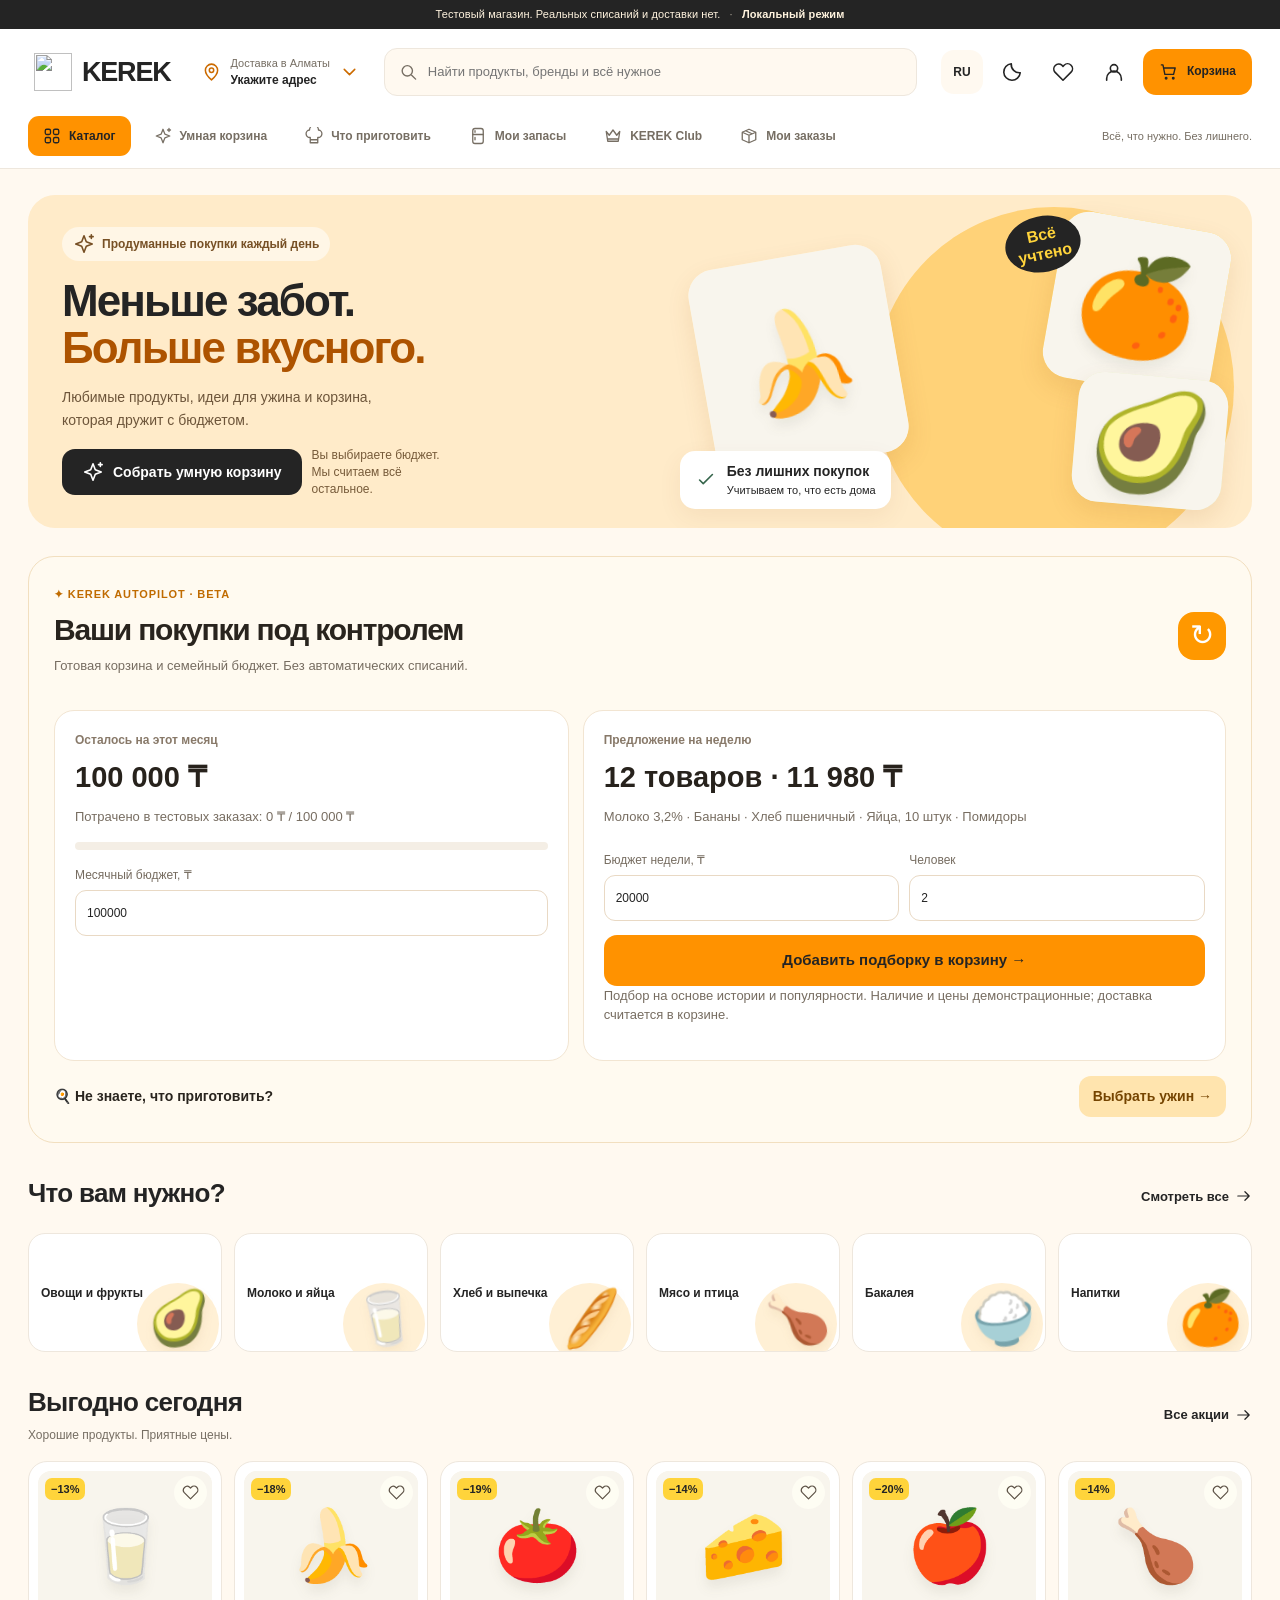
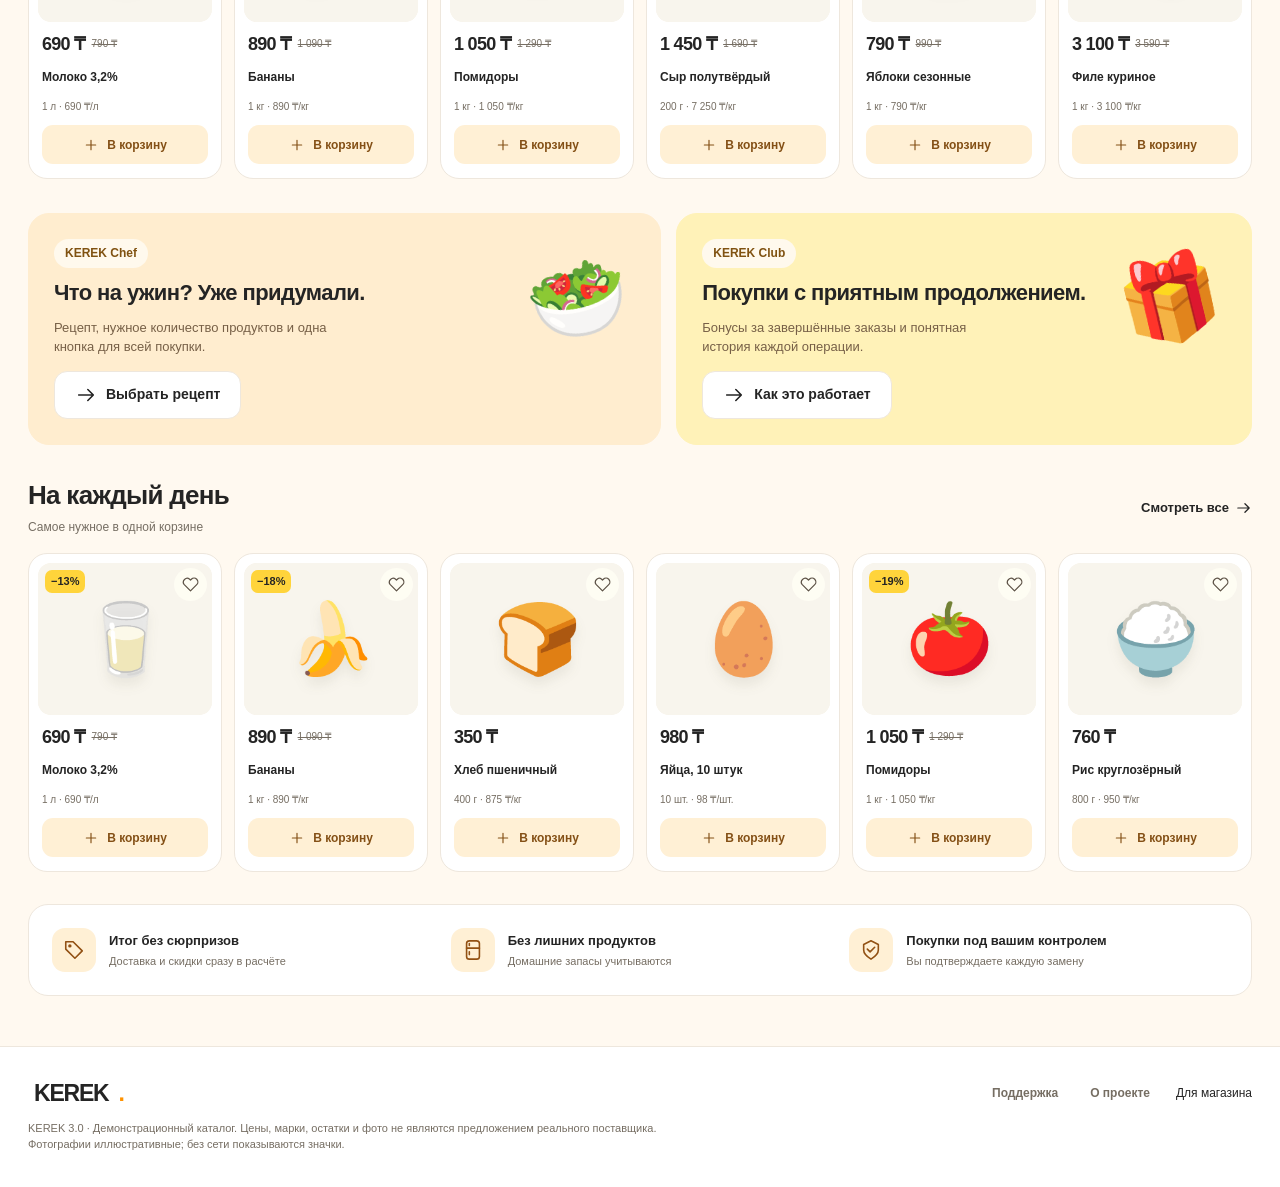
==== commit 08592b88: "Add files via upload" ====
--- a/index.html
+++ b/index.html
@@ -1,2 +1,2 @@
 <!doctype html>
-<html lang="ru"><head><meta charset="utf-8"><meta name="viewport" content="width=device-width,initial-scale=1,viewport-fit=cover"><meta name="theme-color" content="#FF9200"><meta name="description" content="KEREK — продуманные покупки. Продукты, рецепты и корзина под ваш бюджет. Тестовый магазин."><title>KEREK — всё, что нужно</title><link rel="icon" href="assets/icon.svg" type="image/svg+xml"><link rel="manifest" href="manifest.webmanifest"><link rel="stylesheet" href="styles.css"></head><body><a class="skip-link" href="#main">К содержимому / Мазмұнға</a><div id="app"><div class="boot"><div class="boot-logo">KEREK<span>●</span></div><div class="skeleton" style="height:260px"></div><div class="boot-grid"><div class="skeleton"></div><div class="skeleton"></div><div class="skeleton"></div><div class="skeleton"></div></div><p>Готовим удобные покупки / Сатып алуды дайындап жатырмыз</p></div></div><dialog id="modal" aria-labelledby="modal-title"></dialog><div id="toast" role="status" aria-live="polite"></div><script src="photos.js"></script><script src="data.js"></script><script src="core.js"></script><script src="api.js"></script><script src="app.js"></script></body></html
+<html lang="ru"><head><meta charset="utf-8"><meta name="viewport" content="width=device-width,initial-scale=1,viewport-fit=cover"><meta name="theme-color" content="#FF9200"><meta name="description" content="KEREK — продуманные покупки. Продукты, рецепты и корзина под ваш бюджет. Тестовый магазин."><title>KEREK — всё, что нужно</title><link rel="icon" href="icon.svg" type="image/svg+xml"><link rel="manifest" href="manifest.webmanifest"><link rel="stylesheet" href="styles.css"><link rel="stylesheet" href="autopilot.css"></head><body><a class="skip-link" href="#main">К содержимому / Мазмұнға</a><div id="app"><div class="boot"><div class="boot-logo">KEREK<span>●</span></div><div class="skeleton" style="height:260px"></div><div class="boot-grid"><div class="skeleton"></div><div class="skeleton"></div><div class="skeleton"></div><div class="skeleton"></div></div><p>Готовим удобные покупки / Сатып алуды дайындап жатырмыз</p></div></div><dialog id="modal" aria-labelledby="modal-title"></dialog><div id="toast" role="status" aria-live="polite"></div><script src="photos.js"></script><script src="data.js"></script><script src="core.js"></script><script src="api.js"></script><script src="app.js"></script><script src="autopilot.js"></script></body></html>
--- a/autopilot.css
+++ b/autopilot.css
@@ -0,0 +1 @@
+.ka-panel{margin:28px 0 18px;padding:25px;border:1px solid #f2dfbf;border-radius:26px;background:#fffaf0;color:#29241e}.ka-heading{display:flex;justify-content:space-between;gap:14px;align-items:center;margin-bottom:20px}.ka-heading h2{margin:7px 0;font-size:clamp(22px,3vw,30px);letter-spacing:-.04em}.ka-heading p,.ka-muted{color:#776d61;font-size:13px;line-height:1.5}.ka-eyebrow{color:#c06b00;font-size:11px;font-weight:800;letter-spacing:.08em}.ka-bubble{display:grid;place-items:center;flex-shrink:0;width:48px;height:48px;border-radius:16px;background:#ff9800;color:#fff;font-size:29px}.ka-layout{display:grid;grid-template-columns:1fr 1.25fr;gap:14px}.ka-budget,.ka-basket{border:1px solid #f2e5d2;background:#fff;border-radius:20px;padding:20px;min-width:0}.ka-mini{color:#887969;font-size:12px;font-weight:650}.ka-budget strong,.ka-basket strong{display:block;font-size:clamp(22px,3vw,29px);margin:7px 0;color:#27221c}.ka-track{height:8px;background:#f4eee5;border-radius:20px;overflow:hidden;margin:16px 0}.ka-track span{display:block;height:100%;background:#ff9200;border-radius:20px}.ka-fields{display:grid;grid-template-columns:1fr 1fr;gap:10px}.ka-field{display:block;font-size:12px;color:#766c60;margin-top:10px}.ka-field input{display:block;width:100%;margin-top:6px;padding:11px;border:1px solid #e9d9c4;border-radius:11px;background:#fff;color:#242424;font:inherit}.ka-basket p{font-size:13px;color:#776d61;line-height:1.5}.ka-button{display:block;width:100%;margin-top:14px;padding:14px;background:#ff9200;color:#242424;border:0;border-radius:13px;font-weight:800;cursor:pointer}.ka-button:disabled{opacity:.5;cursor:not-allowed}.ka-bottom{margin-top:15px;display:flex;align-items:center;justify-content:space-between;gap:10px;font-size:14px;font-weight:650}.ka-bottom button{border:0;background:#ffe4ae;padding:10px 14px;border-radius:12px;font-weight:700;color:#754400;cursor:pointer}body[data-theme=dark] .ka-panel{background:#28231d;color:#fff;border-color:#554633}body[data-theme=dark] .ka-budget,body[data-theme=dark] .ka-basket{background:#322c26;border-color:#574b3d}body[data-theme=dark] .ka-budget strong,body[data-theme=dark] .ka-basket strong{color:#fff}@media(max-width:650px){.ka-panel{padding:17px;margin:20px 0}.ka-layout{grid-template-columns:1fr}.ka-budget,.ka-basket{padding:16px}.ka-bottom{align-items:flex-start;flex-direction:column}}
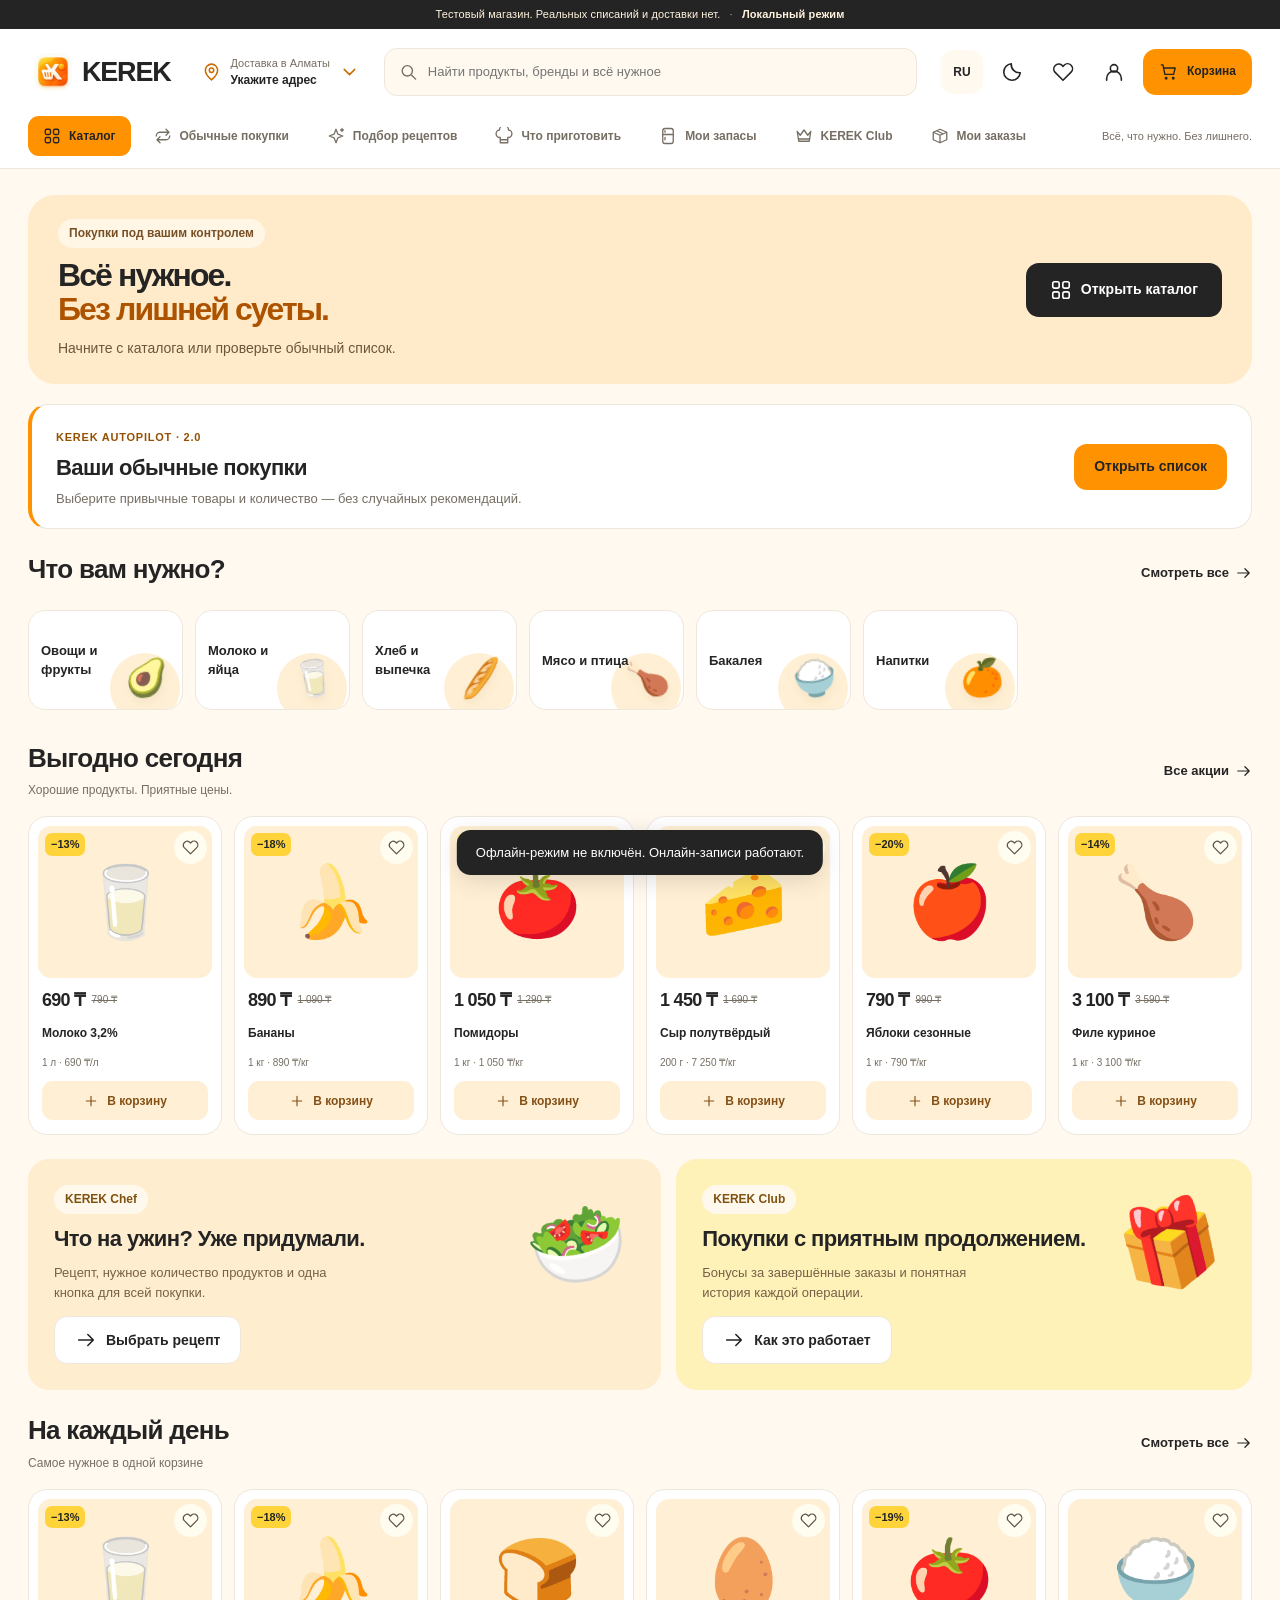
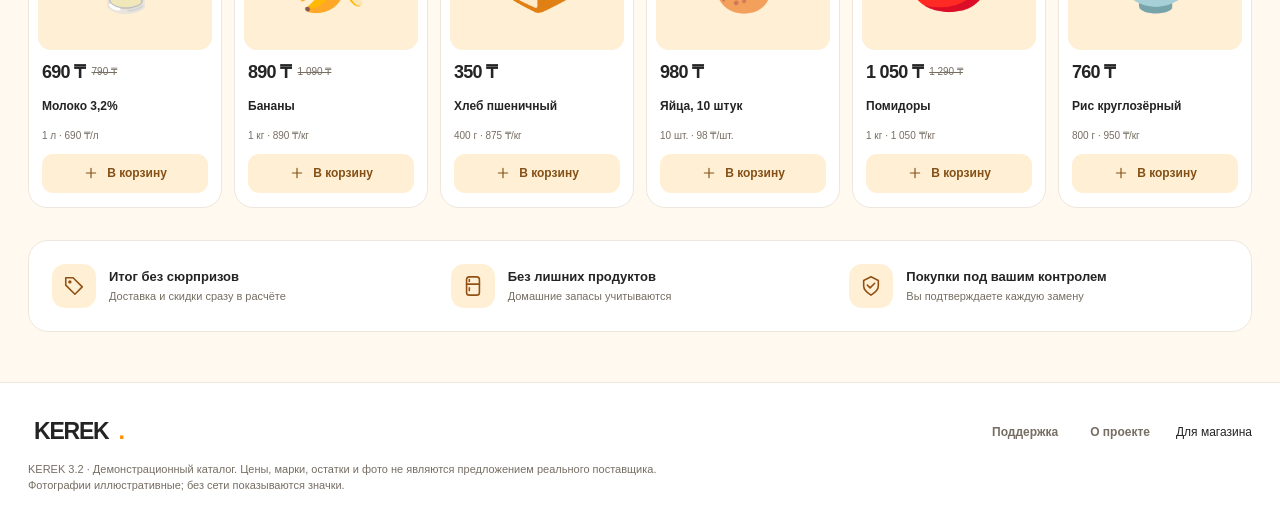
==== commit 0d9d9228: "Add files via upload" ====
--- a/index.html
+++ b/index.html
@@ -1,2 +1,729 @@
-<!doctype html>
-<html lang="ru"><head><meta charset="utf-8"><meta name="viewport" content="width=device-width,initial-scale=1,viewport-fit=cover"><meta name="theme-color" content="#FF9200"><meta name="description" content="KEREK — продуманные покупки. Продукты, рецепты и корзина под ваш бюджет. Тестовый магазин."><title>KEREK — всё, что нужно</title><link rel="icon" href="icon.svg" type="image/svg+xml"><link rel="manifest" href="manifest.webmanifest"><link rel="stylesheet" href="styles.css"><link rel="stylesheet" href="autopilot.css"></head><body><a class="skip-link" href="#main">К содержимому / Мазмұнға</a><div id="app"><div class="boot"><div class="boot-logo">KEREK<span>●</span></div><div class="skeleton" style="height:260px"></div><div class="boot-grid"><div class="skeleton"></div><div class="skeleton"></div><div class="skeleton"></div><div class="skeleton"></div></div><p>Готовим удобные покупки / Сатып алуды дайындап жатырмыз</p></div></div><dialog id="modal" aria-labelledby="modal-title"></dialog><div id="toast" role="status" aria-live="polite"></div><script src="photos.js"></script><script src="data.js"></script><script src="core.js"></script><script src="api.js"></script><script src="app.js"></script><script src="autopilot.js"></script></body></html>
+<!doctype html><html lang="ru"><head><meta charset="utf-8"><meta name="viewport" content="width=device-width,initial-scale=1,viewport-fit=cover"><meta name="theme-color" content="#FF9200"><meta name="description" content="KEREK — обычные покупки и полная стоимость корзины. Тестовый магазин."><meta name="apple-mobile-web-app-capable" content="yes"><meta name="apple-mobile-web-app-title" content="KEREK"><meta http-equiv="Content-Security-Policy" content="default-src 'self'; script-src 'self' 'sha256-mTrZ+AhMeBEhRe/AqktFCuC+8UbB8V6G/ctXOdd8Gqk='; style-src 'self' 'unsafe-inline'; img-src 'self' data: https://images.unsplash.com; connect-src 'self'; font-src 'self'; object-src 'none'; base-uri 'self'; form-action 'self'"><title>KEREK 3.2 · Продуманные покупки</title><link rel="icon" href="icon-32.png" type="image/png"><link rel="apple-touch-icon" href="icon-180.png"><link rel="manifest" href="manifest.webmanifest"><style>:root{--orange:#FF9200;--yellow:#FFD43B;--bg:#FFF9F0;--surface:#FFFFFF;--text:#242424;--muted:#766e63;--line:#eee7dd;--soft:#fff0d5;--hero:#ffebc9;--green:#35654b;--danger:#b12820;--radius:22px;--shadow:0 6px 26px #54320b08;--max:1280px;color-scheme:light}
+*{box-sizing:border-box}html{scroll-behavior:smooth;scroll-padding-top:120px}body{margin:0;background:var(--bg);font-family:Inter,-apple-system,BlinkMacSystemFont,"Segoe UI",Arial,sans-serif;color:var(--text);font-size:15px;line-height:1.5;-webkit-tap-highlight-color:transparent}button,input,select,textarea{font:inherit}button,a,input,select,textarea{-webkit-tap-highlight-color:transparent}button{cursor:pointer;color:inherit;border:0;background:none;font-weight:600}a{color:inherit;text-decoration:none}button:disabled{cursor:not-allowed;opacity:.5}button,input,select,textarea,a{touch-action:manipulation}button:focus-visible,a:focus-visible,input:focus-visible,select:focus-visible,textarea:focus-visible{outline:3px solid #8b4d00;outline-offset:3px}h1,h2,h3,p{margin-top:0}h1{font-size:36px;line-height:1.16;letter-spacing:-1.3px;margin-bottom:14px}h2{font-size:26px;letter-spacing:-.7px;line-height:1.25;margin-bottom:7px}h3{font-size:18px;line-height:1.3;margin-bottom:10px}p{margin-bottom:15px}svg.icon{width:22px;height:22px;stroke:currentColor;stroke-width:1.75;fill:none;stroke-linecap:round;stroke-linejoin:round;flex-shrink:0}input,select,textarea{border:1px solid var(--line);border-radius:13px;padding:12px 14px;color:var(--text);background:var(--surface);width:100%;min-height:46px}textarea{resize:vertical;min-height:88px}label.field{display:grid;gap:7px;font-size:13px;font-weight:600;margin-bottom:15px}input[type=checkbox]{width:18px;height:18px;min-height:18px;accent-color:var(--orange);flex-shrink:0}input[type=range]{padding:0;accent-color:var(--orange)}label.check{display:flex;gap:10px;align-items:center;min-height:42px;font-size:14px}small,.small{font-size:12px;color:var(--muted)}.muted{color:var(--muted)}.text-danger{color:var(--danger)}.nowrap{white-space:nowrap}.wrap{max-width:var(--max);margin:0 auto;padding:0 28px}.flex{display:flex;align-items:center;gap:12px}.between{justify-content:space-between}.stack{display:grid;gap:16px}.hidden{display:none!important}.mb0{margin-bottom:0}.mt{margin-top:24px}.divider{border:0;border-top:1px solid var(--line);margin:20px 0}.pill{display:inline-flex;align-items:center;gap:7px;padding:6px 11px;border-radius:100px;font-size:12px;font-weight:650;background:var(--soft);line-height:1.4}.pill.green{background:#eaf1e8;color:#305b3f}.pill.dark{background:var(--text);color:var(--surface)}.btn{min-height:46px;padding:12px 20px;border-radius:13px;display:inline-flex;justify-content:center;align-items:center;gap:9px;font-size:14px;font-weight:750;line-height:1.4;transition:transform .14s,background .14s}.btn:active,.icon-btn:active{transform:scale(.97)}.btn.primary{background:var(--orange);color:#242424}.btn.primary:hover{background:#ffa21f}.btn.black{background:#242424;color:#fff}.btn.secondary{background:var(--soft)}.btn.outline{border:1px solid var(--line);background:var(--surface)}.btn.danger{color:var(--danger);background:#fff0ed}.btn.small-btn{min-height:38px;padding:8px 12px;font-size:12px}.btn.block{width:100%}.icon-btn{display:inline-flex;align-items:center;justify-content:center;width:44px;height:44px;flex-shrink:0;border-radius:13px;background:var(--surface);position:relative;transition:background .15s}.icon-btn:hover{background:var(--soft)}.icon-btn.active{color:#a74d00;background:var(--soft)}.icon-btn .count{position:absolute;right:-3px;top:-3px;background:var(--orange);color:#242424;border:2px solid var(--surface);border-radius:20px;font-size:10px;padding:1px 5px;min-width:20px;line-height:15px}.link-btn{font-size:13px;font-weight:700;display:inline-flex;align-items:center;gap:6px;color:var(--text);padding:8px 0}.link-btn svg{width:17px}.note{padding:12px 15px;border-radius:13px;background:var(--soft);font-size:12px;color:var(--muted);line-height:1.6}.error-box{padding:14px;border:1px solid #f0c1b8;border-radius:13px;background:#fff0ed;color:#962a20}.card{background:var(--surface);border:1px solid var(--line);border-radius:var(--radius);padding:24px;box-shadow:var(--shadow)}
+.demo-bar{background:#242424;color:#fff3de;font-size:11px;line-height:1.4;text-align:center;padding:7px 12px;letter-spacing:.1px}.demo-bar span{opacity:.62;margin:0 6px}.header{background:var(--surface);border-bottom:1px solid var(--line);position:sticky;top:0;z-index:20}.header-top{height:85px;display:flex;align-items:center;gap:24px}.brand{display:flex;align-items:center;gap:10px;flex-shrink:0;font-size:27px;font-weight:900;letter-spacing:-1.2px}.brand img{width:38px;height:38px}.address-btn{text-align:left;display:flex;gap:9px;align-items:center;max-width:196px;flex-shrink:0;padding:7px 0}.address-btn svg{color:#cc6b00;width:21px}.address-btn span{display:block;font-size:11px;color:var(--muted);font-weight:400}.address-btn b{display:block;font-size:12px;white-space:nowrap;overflow:hidden;text-overflow:ellipsis;max-width:153px}.searchbox{display:flex;align-items:center;border:1px solid var(--line);border-radius:13px;background:var(--bg);padding:0 14px;flex:1;min-width:120px;gap:10px}.searchbox input{border:0;background:none;min-height:46px;padding:8px 0;outline:none;box-shadow:none;font-size:13px;min-width:0}.searchbox svg{color:var(--muted);width:19px}.header-actions{display:flex;gap:7px;align-items:center}.lang-btn{font-size:12px;background:var(--bg);padding:0 10px;min-width:42px;width:auto}.header-cart{font-size:12px;white-space:nowrap;padding:12px 16px}.header-cart .icon{width:19px}.header-cart b{font-weight:750}.desktop-nav{display:flex;align-items:center;gap:8px;height:54px;padding-bottom:10px;overflow:auto;scrollbar-width:none}.desktop-nav button{display:flex;align-items:center;gap:8px;padding:10px 15px;white-space:nowrap;font-size:12px;border-radius:11px;color:var(--muted);min-height:40px}.desktop-nav button svg{width:18px;height:18px}.desktop-nav button.active{background:var(--soft);color:var(--text)}.desktop-nav .catalog-btn{background:var(--orange);color:#242424}.desktop-nav .nav-end{margin-left:auto;font-size:11px;color:var(--muted);white-space:nowrap}.bottom-nav{display:none}.main{padding-top:26px;padding-bottom:50px;min-height:65vh}.crumb{font-size:12px;color:var(--muted);display:flex;gap:8px;align-items:center;margin-bottom:20px}.crumb svg{width:14px}.page-heading{display:flex;justify-content:space-between;align-items:end;gap:20px;margin-bottom:25px}.page-heading p{margin:9px 0 0;color:var(--muted);font-size:14px}.page-heading h1{margin-bottom:0}.section{margin-top:34px}.section-head{display:flex;align-items:center;justify-content:space-between;gap:10px;margin-bottom:17px}.section-head p{margin:6px 0 0;color:var(--muted);font-size:12px}.hero{display:grid;grid-template-columns:1fr 47%;min-height:315px;border-radius:27px;background:var(--hero);overflow:hidden;position:relative}.hero-copy{padding:32px 0 30px 34px;z-index:2}.hero h1{font-size:44px;line-height:1.07;letter-spacing:-1.9px;max-width:440px;margin:15px 0 15px}.hero h1 span{color:#ad5300}.hero p{font-size:14px;max-width:310px;line-height:1.65;color:#6d553a}.hero .pill{background:#fff6e6;color:#775025}.hero-foot{display:flex;gap:10px;align-items:center;flex-wrap:wrap}.hero-foot .small{max-width:140px;color:#775b3a;line-height:1.4}.hero-art{position:relative;min-height:280px;display:flex;align-items:center;justify-content:center;isolation:isolate}.hero-art:before{content:"";width:360px;height:360px;position:absolute;border-radius:50%;background:#ffd278;right:18px;top:12px;z-index:-1}.hero-fruit{position:absolute;border-radius:26px;display:flex;align-items:center;justify-content:center;box-shadow:0 10px 25px #a3541020;overflow:hidden}.hero-fruit .photo{height:100%;width:100%;border-radius:inherit}.hero-fruit.one{width:195px;height:210px;left:24px;top:61px;transform:rotate(-10deg);background:#fff5de;z-index:2}.hero-fruit.two{width:170px;height:168px;right:30px;top:26px;transform:rotate(10deg);background:#ffe38e}.hero-fruit.three{width:150px;height:130px;right:27px;bottom:22px;transform:rotate(5deg);background:#eef2d5;z-index:3}.hero-tag{background:var(--surface);box-shadow:0 8px 24px #85440b12;padding:10px 15px;border-radius:15px;position:absolute;left:3px;bottom:19px;z-index:4;font-size:11px;display:flex;align-items:center;gap:10px}.hero-tag svg{color:var(--green)}.hero-tag b{display:block;font-size:14px}.hero-art .photo-fallback{font-size:98px}.hero-sticker{position:absolute;right:171px;top:21px;z-index:5;transform:rotate(-12deg);background:var(--text);color:var(--yellow);padding:9px 11px;border-radius:100%;font-weight:900;font-size:16px;line-height:1.2;text-align:center}
+.category-grid{display:grid;grid-template-columns:repeat(6,1fr);gap:12px}.category-tile{background:var(--surface);border:1px solid var(--line);border-radius:17px;padding:12px 12px 11px;text-align:left;overflow:hidden;position:relative;min-height:119px;transition:border-color .2s,transform .2s}.category-tile:hover{border-color:var(--orange);transform:translateY(-2px)}.category-tile b{display:block;font-size:12px;position:relative;z-index:2;max-width:108px}.category-tile .cat-symbol{position:absolute;right:9px;bottom:2px;font-size:51px;line-height:1.2;transform:rotate(-8deg);filter:drop-shadow(0 6px 5px #8e602013)}.category-tile .cat-circle{position:absolute;width:82px;height:82px;background:var(--soft);border-radius:50%;right:2px;bottom:-14px}.product-grid{display:grid;grid-template-columns:repeat(6,minmax(0,1fr));gap:12px}.product{background:var(--surface);border:1px solid var(--line);border-radius:19px;padding:9px;display:flex;flex-direction:column;min-width:0;transition:box-shadow .18s,transform .18s}.product:hover{box-shadow:0 7px 24px #5e3c1610;transform:translateY(-2px)}.product-photo{width:100%;position:relative;margin-bottom:9px;border-radius:13px;overflow:hidden;aspect-ratio:1.15;background:#f9f5ed}.photo{position:relative;display:block;overflow:hidden;background:var(--photo-bg,#f8f5ed);width:100%;height:100%;border-radius:inherit}.photo img{position:absolute;inset:0;width:100%;height:100%;object-fit:cover;opacity:0;transition:opacity .2s}.photo img.loaded{opacity:1}.photo-fallback{display:flex;align-items:center;justify-content:center;position:absolute;inset:0;font-size:70px;line-height:1;filter:drop-shadow(0 8px 6px #3f3c2314)}.product-photo .photo{position:absolute;inset:0}.sale-badge{position:absolute;left:7px;top:7px;border-radius:7px;background:var(--yellow);color:#242424;font-size:11px;font-weight:800;padding:3px 6px;z-index:2}.fav-btn{position:absolute;right:5px;top:5px;border-radius:50%;width:33px;height:33px;z-index:3;background:#fffef5dd;color:#5d5246;min-height:33px}.fav-btn .icon{width:17px;height:17px}.fav-btn.active .icon{fill:#fa9500;stroke:#a45300}.product-info{padding:1px 4px 5px;flex:1;display:flex;flex-direction:column}.product-prices{display:flex;align-items:center;gap:7px;flex-wrap:wrap;margin:1px 0 5px;line-height:1.25}.product-prices b{font-size:18px;letter-spacing:-.7px;white-space:nowrap}.product-prices del{font-size:10px;color:var(--muted)}.product-title{text-align:left;font-size:12px;font-weight:550;padding:0;margin-bottom:4px;line-height:1.45;min-height:35px;display:-webkit-box;-webkit-line-clamp:2;-webkit-box-orient:vertical;overflow:hidden}.product-unit{font-size:10px;color:var(--muted);margin-bottom:11px}.product .add-btn{margin-top:auto;background:var(--soft);border-radius:11px;width:100%;display:flex;align-items:center;justify-content:center;gap:8px;min-height:39px;font-size:12px;color:#845016}.product .add-btn .icon{width:16px}.qty{margin-top:auto;min-height:39px;background:var(--orange);color:#242424;display:flex;justify-content:space-between;align-items:center;border-radius:11px;overflow:hidden;font-size:13px;font-weight:750}.qty button{width:38px;min-height:39px;display:flex;align-items:center;justify-content:center}.qty svg{width:16px}.benefit-grid{display:grid;grid-template-columns:1.1fr 1fr;gap:15px}.feature-panel{padding:25px;border:1px solid var(--line);border-radius:21px;position:relative;overflow:hidden;background:var(--surface)}.feature-panel.orange{background:#ffedcf;border-color:#ffedcf;color:#242424}.feature-panel.yellow{background:#fff2b8;border-color:#fff2b8;color:#242424}.feature-panel p{max-width:300px;color:#776047;font-size:13px;margin-bottom:14px}.feature-panel h3{font-size:22px;letter-spacing:-.6px}.feature-panel .feature-symbol{position:absolute;right:30px;top:24px;transform:rotate(-14deg);font-size:82px;opacity:.95}.feature-panel .content{max-width:75%;position:relative;z-index:1}.info-strip{display:grid;grid-template-columns:repeat(3,1fr);gap:20px;margin-top:32px;padding:23px;border-radius:20px;border:1px solid var(--line);background:var(--surface)}.info-item{display:flex;gap:13px;align-items:center}.info-item svg{background:var(--soft);box-sizing:content-box;padding:11px;border-radius:13px;color:#925114}.info-item b{font-size:13px;display:block}.info-item span{font-size:11px;color:var(--muted);display:block;margin-top:2px}.footer{border-top:1px solid var(--line);padding:28px 0 34px;background:var(--surface)}.footer .brand{font-size:23px}.footer p{font-size:11px;color:var(--muted);margin:8px 0 0;max-width:650px}.footer-links{display:flex;gap:20px;align-items:center;flex-wrap:wrap;font-size:12px}.footer-links button{font-size:12px;color:var(--muted)}
+.catalog-layout{display:grid;grid-template-columns:218px 1fr;gap:24px}.filters{align-self:start;padding:20px;position:sticky;top:160px}.filters h3{font-size:15px;margin-bottom:18px}.filter-cats{display:grid;gap:3px;margin-bottom:20px}.filter-cats button{text-align:left;padding:9px 10px;border-radius:10px;font-size:12px;font-weight:550}.filter-cats button.active{background:var(--soft);color:#965312}.catalog-main .product-grid{grid-template-columns:repeat(4,minmax(0,1fr))}.catalog-tools{display:flex;justify-content:space-between;gap:12px;align-items:center;margin-bottom:16px}.catalog-tools select{width:auto;min-width:170px;font-size:12px}.filter-mobile{display:none}.empty{padding:50px 24px;text-align:center;border:1px dashed var(--line);border-radius:22px;background:var(--surface)}.empty-symbol{width:76px;height:76px;background:var(--soft);border-radius:25px;display:flex;align-items:center;justify-content:center;margin:0 auto 18px}.empty-symbol svg{width:34px;height:34px;color:#ad6200}.empty p{max-width:410px;margin:0 auto 22px;font-size:13px;color:var(--muted)}.empty h3{font-size:21px}.subcats{display:flex;gap:8px;margin-bottom:15px;flex-wrap:wrap}.chip{background:var(--surface);border:1px solid var(--line);padding:8px 13px;border-radius:100px;font-size:12px;min-height:37px}.chip.active{background:var(--orange);color:#242424;border-color:var(--orange)}
+.two-columns{display:grid;grid-template-columns:minmax(0,1fr) 365px;gap:24px;align-items:start}.summary{position:sticky;top:160px}.summary-row{display:flex;justify-content:space-between;gap:12px;font-size:13px;margin:12px 0}.summary-row.total{font-weight:850;font-size:24px;border-top:1px solid var(--line);padding-top:16px;margin:18px 0}.summary-row.saving{color:var(--green)}.free-progress{height:5px;background:var(--line);border-radius:8px;overflow:hidden;margin-top:10px}.free-progress span{display:block;height:100%;background:var(--orange);max-width:100%}.cart-row{display:grid;grid-template-columns:73px minmax(0,1fr) 107px 83px 28px;gap:13px;align-items:center;border-bottom:1px solid var(--line);padding:18px 0}.cart-row:last-child{border-bottom:0}.cart-row .thumb{width:73px;height:73px;border-radius:12px;overflow:hidden}.cart-row .photo-fallback{font-size:43px}.cart-row .qty{margin:0}.cart-row h3{font-size:13px;margin-bottom:3px}.cart-row .row-price{font-size:14px;font-weight:750;text-align:right}.cart-row .remove{width:30px;height:35px;color:var(--muted)}.cart-row .remove svg{width:17px}.checkout-grid{display:grid;grid-template-columns:1fr 1fr;gap:0 15px}.full-width{grid-column:1/-1}.form-actions{display:flex;align-items:center;gap:10px;flex-wrap:wrap;margin-top:18px}.promo-row{display:flex;gap:8px;margin-top:16px}.promo-row input{font-size:12px;min-width:0}.promo-row .btn{padding:8px 12px;font-size:12px}.savings-card{background:var(--soft);padding:14px 16px;border-radius:14px;margin-top:16px}.savings-card p{font-size:12px;margin:4px 0 10px}.savings-card h3{font-size:14px}.order-card{margin-bottom:16px}.order-card .title{display:flex;justify-content:space-between;gap:15px;align-items:start}.order-items{font-size:13px;color:var(--muted);margin:12px 0;line-height:1.7}.status-pill{font-size:11px;background:var(--soft);border-radius:100px;padding:6px 10px;display:inline-flex;gap:6px;align-items:center}.status-pill.delivered{background:#eaf1e8;color:#35654b}.status-pill.cancelled{background:#f4e9e7;color:#97372d}.timeline{display:grid;grid-template-columns:repeat(5,1fr);gap:5px;margin-top:24px}.timeline-step{font-size:10px;color:var(--muted);position:relative;border-top:3px solid var(--line);padding-top:10px}.timeline-step.done{border-color:var(--orange);color:var(--text)}.timeline-step.active{font-weight:750}.order-card .total{font-size:23px;font-weight:800;letter-spacing:-.8px}.order-notice{font-size:11px;color:var(--muted);background:var(--bg);border-radius:10px;padding:8px 12px;margin:12px 0}
+.smart-intro{display:flex;gap:14px;align-items:center;margin-bottom:23px}.smart-logo{width:54px;height:54px;display:flex;align-items:center;justify-content:center;background:var(--orange);border-radius:17px;color:#242424}.smart-logo svg{width:27px;height:27px}.smart-layout{display:grid;grid-template-columns:360px minmax(0,1fr);gap:24px;align-items:start}.smart-form{position:sticky;top:160px}.smart-form textarea{min-height:108px;background:var(--bg);font-size:13px}.examples{display:flex;gap:7px;flex-wrap:wrap;margin:11px 0 20px}.examples .chip{font-size:10px;min-height:29px;padding:5px 8px;background:var(--bg)}.form-grid{display:grid;grid-template-columns:1fr 1fr;gap:0 12px}.plan-placeholder{min-height:430px;background:var(--surface);border:1px dashed #e6c698;border-radius:23px;text-align:center;display:flex;align-items:center;justify-content:center;padding:32px}.plan-placeholder .big{font-size:75px;margin-bottom:14px}.plan-placeholder h2{font-size:25px}.plan-placeholder p{max-width:365px;font-size:13px;color:var(--muted)}.plan-stats{display:grid;grid-template-columns:repeat(3,1fr);gap:12px;padding:18px;background:var(--soft);border-radius:15px;margin-bottom:20px}.plan-stats b{display:block;font-size:23px;letter-spacing:-.5px}.plan-stats span{font-size:11px;color:var(--muted)}.plan-dishes{display:grid;grid-template-columns:repeat(2,minmax(0,1fr));gap:10px;margin:17px 0}.plan-dish{display:flex;gap:10px;align-items:center;padding:10px;background:var(--bg);border-radius:13px}.plan-dish .day{font-size:11px;display:block;color:var(--muted)}.plan-dish b{font-size:12px;line-height:1.4;display:block}.plan-dish .photo{width:45px;height:45px;flex-shrink:0;border-radius:10px}.plan-dish .photo-fallback{font-size:28px}.ingredient-row{display:grid;grid-template-columns:1fr auto auto;gap:9px;align-items:center;padding:12px 0;border-top:1px solid var(--line);font-size:12px}.ingredient-row b{display:block;font-size:13px}.ingredient-row span{font-size:11px;color:var(--muted)}.recipe-grid{display:grid;grid-template-columns:repeat(3,minmax(0,1fr));gap:19px}.recipe{padding:0;overflow:hidden}.recipe-photo{height:174px;position:relative;border-bottom:1px solid var(--line)}.recipe-photo .photo-fallback{font-size:88px}.recipe-badge{position:absolute;bottom:12px;left:12px;background:var(--surface);border-radius:9px;padding:5px 8px;display:flex;gap:5px;align-items:center;font-size:11px;z-index:2}.recipe-badge svg{width:14px;height:14px}.recipe-info{padding:18px}.recipe-info h3{font-size:16px}.recipe-info .price{font-size:19px;letter-spacing:-.6px}.recipe-info .btn{margin-top:14px;font-size:12px;min-height:40px}.recipes-controls{display:flex;gap:14px;align-items:center;flex-wrap:wrap;margin-bottom:21px;padding:16px 20px}.recipes-controls label{margin-bottom:0;min-width:100px;flex:1}.pantry-row{display:grid;grid-template-columns:43px 1fr auto 36px;gap:13px;align-items:center;padding:14px 0;border-bottom:1px solid var(--line)}.pantry-row .pantry-emoji{font-size:29px}.pantry-row b{font-size:13px}.pantry-row .small{display:block}.expiring{color:#945213;font-size:11px}.expired{color:var(--danger);font-size:11px}.pantry-add .btn{margin-top:10px}.profile-layout{display:grid;grid-template-columns:260px minmax(0,1fr);gap:24px}.profile-nav{position:sticky;top:160px}.profile-nav button{width:100%;display:flex;align-items:center;gap:12px;border-radius:12px;padding:12px;text-align:left;font-size:13px;color:var(--muted)}.profile-nav button.active{background:var(--soft);color:var(--text)}.avatar{width:56px;height:56px;border-radius:19px;background:var(--soft);display:flex;align-items:center;justify-content:center;font-size:23px;font-weight:800;margin-bottom:12px}.address-card{padding:16px;border:1px solid var(--line);border-radius:15px;display:flex;justify-content:space-between;gap:12px;align-items:center;margin:12px 0}.address-card b{font-size:13px}.address-card p{font-size:12px;color:var(--muted);margin:3px 0 0}.club-hero{display:grid;grid-template-columns:1fr 330px;gap:32px;padding:32px;overflow:hidden;border-radius:26px;background:#ffecb3;color:#242424}.club-hero h1{font-size:43px}.club-card{background:#242424;color:#fff9e9;border-radius:22px;padding:25px;min-height:194px;transform:rotate(-5deg);position:relative;display:flex;flex-direction:column;justify-content:space-between}.club-card b{font-size:26px;letter-spacing:-1.3px}.club-card .club-circle{position:absolute;right:25px;top:25px;color:var(--yellow);font-size:40px}.club-card .balance{font-size:31px;font-weight:800;letter-spacing:-1px}.club-stats{display:grid;grid-template-columns:repeat(3,1fr);gap:16px;margin-top:20px}.club-stats b{font-size:31px;letter-spacing:-1px;display:block}.club-stats p{font-size:12px;color:var(--muted);margin-top:5px}.ledger-row{display:flex;justify-content:space-between;align-items:center;padding:13px 0;border-bottom:1px solid var(--line);font-size:13px}.ledger-row .delta{font-weight:750;font-size:16px;color:var(--green)}.ticket{padding:16px;border:1px solid var(--line);border-radius:15px;margin-top:14px}.ticket p{font-size:13px;white-space:pre-wrap;margin:10px 0}.ticket-reply{padding:12px;background:var(--soft);border-radius:10px;font-size:12px}
+dialog{background:var(--surface);color:var(--text);border:1px solid var(--line);border-radius:25px;padding:0;max-width:min(600px,calc(100vw - 32px));width:600px;max-height:88dvh;box-shadow:0 30px 100px #2419073d;overscroll-behavior:contain}dialog::backdrop{background:#1d171f66;backdrop-filter:blur(3px)}.modal-head{display:flex;align-items:center;justify-content:space-between;padding:20px 24px 0;gap:15px}.modal-head h2{font-size:22px;margin-bottom:0}.modal-body{padding:18px 24px 24px}.modal-product-photo{height:225px;border-radius:19px;overflow:hidden;margin-bottom:19px}.modal-product-photo .photo-fallback{font-size:135px}.modal-price{font-size:29px;font-weight:850;letter-spacing:-1px}.spec-row{display:flex;gap:15px;justify-content:space-between;font-size:12px;border-bottom:1px solid var(--line);padding:12px 0}.spec-row span:first-child{color:var(--muted);min-width:100px}.spec-row span:last-child{text-align:right}.recipe-steps{padding-left:21px;font-size:13px;line-height:1.7}.recipe-steps li{padding-left:5px;margin-bottom:10px}#toast{position:fixed;bottom:25px;left:50%;transform:translate(-50%,20px);z-index:1000;background:#242424;color:#fff;border-radius:14px;padding:13px 19px;font-size:13px;max-width:calc(100vw - 32px);box-shadow:0 5px 25px #0002;opacity:0;pointer-events:none;transition:opacity .2s,transform .2s;display:flex;gap:18px;align-items:center}#toast.show{opacity:1;transform:translate(-50%,0);pointer-events:auto}#toast button{color:var(--yellow);white-space:nowrap;font-size:12px;padding:5px}.skip-link{position:fixed;left:12px;top:-100px;background:var(--text);color:var(--surface);padding:12px;z-index:1001}.skip-link:focus{top:12px}.boot{max-width:1100px;margin:70px auto;padding:24px}.boot-logo{font-size:40px;font-weight:900;letter-spacing:-2px;margin-bottom:30px}.boot-logo span{color:var(--orange)}.boot p{color:var(--muted);font-size:13px;text-align:center;margin-top:24px}.boot-grid{display:grid;grid-template-columns:repeat(4,1fr);gap:16px;margin-top:24px}.boot-grid .skeleton{height:180px}.skeleton{border-radius:18px;background:linear-gradient(100deg,#f0e8dc 30%,#faf4eb 50%,#f0e8dc 70%);background-size:200% 100%;animation:shimmer 1.4s infinite}@keyframes shimmer{to{background-position:-200% 0}}.spin{animation:spin 1s linear infinite}@keyframes spin{to{transform:rotate(360deg)}}
+[data-theme=dark]{--bg:#1d1c19;--surface:#282722;--text:#f7f2e9;--muted:#b3aa9b;--line:#3d3930;--soft:#49351d;--hero:#4b3620;--shadow:none;color-scheme:dark}[data-theme=dark] .hero h1 span{color:#ffb139}[data-theme=dark] .hero p,[data-theme=dark] .hero-foot .small{color:#e0c5a1}[data-theme=dark] .hero-art:before{background:#634a27}[data-theme=dark] .hero-tag,[data-theme=dark] .hero-fruit{color:#242424}[data-theme=dark] .hero-tag{background:#f7e9d2}[data-theme=dark] .product-photo{background:#393329}[data-theme=dark] .photo{--photo-bg:#393329}[data-theme=dark] .product .add-btn{color:#ffc778}[data-theme=dark] .category-tile .cat-circle{background:#493c25}[data-theme=dark] .feature-panel.orange{background:#553b20;color:#fff3db}[data-theme=dark] .feature-panel.yellow{background:#4a4226;color:#fff3db}[data-theme=dark] .feature-panel p{color:#d8c5a8}[data-theme=dark] .hero .pill{background:#644724;color:#ffe1b7}[data-theme=dark] .btn.secondary{color:#ffd6a1}[data-theme=dark] .pill.green,[data-theme=dark] .status-pill.delivered{background:#284232;color:#bddcc6}[data-theme=dark] .text-danger{color:#ffb4a7}[data-theme=dark] .summary-row.saving,[data-theme=dark] .ledger-row .delta{color:#b5d9b9}
+.admin-header{background:var(--surface);border-bottom:1px solid var(--line);padding:18px 0}.admin-tabs{display:flex;gap:9px;overflow:auto;margin:25px 0}.admin-table{width:100%;border-collapse:collapse;font-size:12px}.admin-table th{text-align:left;color:var(--muted);font-weight:550}.admin-table th,.admin-table td{padding:12px 10px;border-bottom:1px solid var(--line)}.table-scroll{overflow:auto}.admin-table input{max-width:140px;min-width:85px;min-height:36px;padding:7px 9px;font-size:12px}.admin-json{font-family:monospace;font-size:12px;min-height:300px;white-space:pre}.audit{font-size:11px;word-break:break-word}.integration-grid{display:grid;grid-template-columns:repeat(3,1fr);gap:12px}.integration-grid .card{padding:18px}.mobile-only{display:none}
+@media(min-width:1450px){.wrap{padding:0 30px}.product-photo{aspect-ratio:1.1}.hero{min-height:328px}.hero-copy{padding-left:39px}}
+@media(max-width:1150px){.header-top{gap:15px}.address-btn{display:none}.product-grid{grid-template-columns:repeat(4,minmax(0,1fr))}.home-products .product:nth-child(n+9){display:none}.category-grid{gap:9px}.category-tile b{font-size:11px}.hero h1{font-size:39px}.hero-art:before{right:0}.hero-fruit.one{left:5px}.hero-fruit.two,.hero-fruit.three{right:13px}.catalog-main .product-grid{grid-template-columns:repeat(3,minmax(0,1fr))}.smart-layout{grid-template-columns:320px minmax(0,1fr)}.two-columns{grid-template-columns:minmax(0,1fr) 320px}.cart-row{grid-template-columns:55px minmax(0,1fr) 96px;gap:10px}.cart-row .thumb{width:55px;height:60px;grid-row:1/3}.cart-row .row-price{grid-column:2;text-align:left}.cart-row .remove{grid-column:3;justify-self:end}.hero-copy{padding-left:26px}.feature-panel .feature-symbol{right:18px;font-size:68px}}
+@media(max-width:850px){.wrap{padding:0 20px}.header-top{height:76px}.brand{font-size:24px;gap:7px}.brand img{width:34px;height:34px}.header-actions .favorite-top{display:none}.header-cart b{display:none}.header-cart{padding:11px 13px}.hero{grid-template-columns:1fr 42%;min-height:295px}.hero-copy{padding:26px 0 26px 24px}.hero h1{font-size:33px}.hero p{font-size:13px;max-width:260px}.hero-fruit.one{width:155px;height:170px;left:0;top:65px}.hero-fruit.two{width:122px;height:124px;right:4px;top:40px}.hero-fruit.three{width:105px;height:97px;right:4px;bottom:28px}.hero-art .photo-fallback{font-size:75px}.hero-sticker{right:91px;font-size:12px;top:36px}.hero-tag{left:-8px;bottom:20px;padding:9px}.hero-tag b{font-size:12px}.hero-art:before{width:250px;height:250px;right:-17px;top:31px}.category-grid{grid-template-columns:repeat(3,1fr)}.category-tile{min-height:99px}.category-tile b{font-size:12px}.category-tile .cat-symbol{right:16px;bottom:6px}.category-tile .cat-circle{right:14px}.category-tile b{max-width:100px}.catalog-layout{grid-template-columns:175px 1fr;gap:16px}.filters{padding:15px}.product-grid{grid-template-columns:repeat(3,minmax(0,1fr))}.catalog-main .product-grid{grid-template-columns:repeat(2,minmax(0,1fr))}.benefit-grid{gap:12px}.feature-panel{padding:22px}.feature-panel h3{font-size:20px}.feature-panel .content{max-width:84%}.feature-panel .feature-symbol{font-size:55px;right:10px;top:28px;opacity:.6}.two-columns{grid-template-columns:1fr}.summary{position:static}.cart-row{grid-template-columns:65px minmax(0,1fr) 105px 82px 30px}.cart-row .thumb{width:65px;height:65px;grid-row:auto}.cart-row .row-price{grid-column:auto;text-align:right}.cart-row .remove{grid-column:auto}.smart-layout{grid-template-columns:1fr}.smart-form{position:static}.smart-form .form-grid{grid-template-columns:repeat(4,1fr)}.smart-form textarea{min-height:85px}.plan-placeholder{min-height:300px}.recipe-grid{grid-template-columns:repeat(2,minmax(0,1fr))}.profile-layout{grid-template-columns:210px minmax(0,1fr);gap:18px}.profile-nav{padding:16px}.club-hero{grid-template-columns:1fr 270px;gap:15px;padding:26px}.club-hero h1{font-size:34px}.club-card{min-height:170px;padding:22px}.club-stats{gap:12px}.info-strip{gap:12px;padding:17px}.info-item{gap:9px}.info-item svg{padding:8px;width:18px;height:18px}.info-item b{font-size:11px}.info-item span{font-size:10px}.desktop-nav .nav-end{display:none}}
+@media(max-width:600px){body{font-size:14px}.wrap{padding:0 16px}.demo-bar{font-size:9px;padding:6px 9px}.demo-bar .optional{display:none}.header-top{height:auto;min-height:114px;flex-wrap:wrap;gap:10px;padding-top:11px;padding-bottom:12px}.brand{font-size:24px;gap:8px}.brand img{width:31px;height:31px}.header-actions{margin-left:auto;gap:3px}.header-actions .icon-btn{width:34px;height:35px;min-width:34px;border-radius:10px}.header-actions .icon-btn svg{width:19px;height:19px}.header-actions .profile-top,.header-cart{display:none}.header .searchbox{order:3;flex-basis:100%;border-radius:12px;height:43px}.header .searchbox input{min-height:41px;font-size:12px}.desktop-nav{display:none}.mobile-address{display:flex;align-items:center;gap:3px;margin-left:3px;font-size:10px;max-width:98px;padding:0;color:var(--muted);font-weight:500}.mobile-address svg{width:12px;height:12px}.mobile-address span{white-space:nowrap;overflow:hidden;text-overflow:ellipsis;max-width:79px}.main{padding-top:17px;padding-bottom:30px}.hero{grid-template-columns:1fr;min-height:0;border-radius:21px}.hero-copy{padding:21px 19px 20px}.hero h1{font-size:32px;max-width:265px;letter-spacing:-1.4px;margin:12px 0}.hero p{font-size:12px;max-width:235px;margin-bottom:17px}.hero .pill{font-size:10px;max-width:210px;padding:5px 9px}.hero-foot{gap:9px}.hero-foot .small{display:none}.hero-foot .btn{min-height:41px;padding:10px 14px;font-size:12px}.hero-art{min-height:0;position:absolute;right:0;bottom:0;top:0;width:35%;pointer-events:none}.hero-art:before{width:170px;height:170px;right:-68px;top:97px}.hero-fruit.one{width:110px;height:121px;left:auto;right:-13px;top:125px;transform:rotate(-17deg);border-radius:17px;z-index:1}.hero-fruit.two{width:86px;height:80px;right:-12px;top:33px;border-radius:16px}.hero-fruit.three{display:none}.hero-art .photo-fallback{font-size:62px}.hero-tag{display:none}.hero-sticker{right:46px;top:111px;font-size:11px;z-index:3;padding:7px;transform:rotate(13deg)}.section{margin-top:26px}.section-head{align-items:center;margin-bottom:13px}.section-head h2{font-size:22px;letter-spacing:-.7px;margin:0}.section-head p{font-size:10px}.section-head .link-btn{font-size:11px;white-space:nowrap}.category-grid{gap:9px}.category-tile{border-radius:14px;min-height:100px;padding:10px}.category-tile b{font-size:10px;line-height:1.4;max-width:78px}.category-tile .cat-symbol{font-size:39px;right:7px;bottom:6px}.category-tile .cat-circle{width:65px;height:65px;right:0;bottom:-12px}.product-grid,.catalog-main .product-grid{grid-template-columns:repeat(2,minmax(0,1fr));gap:10px}.product{padding:8px;border-radius:17px}.product-photo{border-radius:11px;margin-bottom:8px;aspect-ratio:1.14}.product-info{padding:0 3px 3px}.product-prices b{font-size:18px}.product-title{font-size:12px;min-height:35px}.product-unit{font-size:10px;margin-bottom:10px}.product .add-btn{min-height:39px;font-size:12px}.product .qty,.product .qty button{min-height:39px}.home-products .product:nth-child(n+7){display:none}.photo-fallback{font-size:67px}.benefit-grid{grid-template-columns:1fr;gap:12px}.feature-panel{padding:22px;border-radius:18px}.feature-panel .content{max-width:76%}.feature-panel .feature-symbol{right:20px;top:30px;font-size:71px;opacity:1}.feature-panel p{font-size:12px;margin-bottom:12px}.feature-panel h3{font-size:22px}.feature-panel .btn{font-size:12px;min-height:40px}.info-strip{grid-template-columns:1fr;gap:16px;padding:18px}.info-item b{font-size:13px}.info-item span{font-size:11px}.info-item svg{padding:10px;width:21px;height:21px}.info-item{gap:13px}.footer{padding:22px 0 100px}.footer .between{align-items:start;gap:20px}.footer-links{gap:12px;justify-content:end}.footer-links button{font-size:10px}.footer p{font-size:10px;max-width:330px}.footer .brand{font-size:20px}.bottom-nav{display:flex;justify-content:space-around;position:fixed;bottom:0;left:0;right:0;z-index:30;background:var(--surface);border-top:1px solid var(--line);padding:7px 5px calc(8px + env(safe-area-inset-bottom));box-shadow:0 -4px 20px #00000003}.bottom-nav button{min-width:53px;min-height:47px;display:flex;flex-direction:column;gap:3px;align-items:center;justify-content:center;padding:4px 8px;color:var(--muted);font-size:9px;position:relative;font-weight:550;border-radius:12px}.bottom-nav button svg{width:22px;height:22px}.bottom-nav button.active{color:#8b4b00;background:var(--soft)}[data-theme=dark] .bottom-nav button.active{color:#ffc16a}.bottom-nav .nav-badge{position:absolute;top:-2px;right:10px;min-width:15px;padding:0 4px;border-radius:10px;font-size:9px;background:var(--orange);color:#242424}.card{padding:18px;border-radius:19px}.page-heading{margin-bottom:20px;align-items:start;gap:12px}.page-heading h1,h1{font-size:29px;letter-spacing:-1px}.page-heading p{font-size:12px;margin-top:9px}.page-heading .btn{font-size:11px;padding:9px 11px;min-height:40px}.crumb{font-size:10px;margin-bottom:15px}.catalog-layout{display:block}.catalog-layout>.filters{display:none}.catalog-tools{gap:9px}.catalog-tools .result-count{display:none}.catalog-tools select{min-width:0;flex:1;font-size:11px;min-height:42px;padding:9px}.filter-mobile{display:inline-flex;min-height:42px;padding:10px 13px;font-size:11px}.subcats{gap:6px}.chip{font-size:11px;padding:7px 10px;min-height:34px}.catalog-main .product-photo{aspect-ratio:1.1}.checkout-grid{grid-template-columns:1fr}.two-columns{gap:17px}.cart-row{grid-template-columns:52px minmax(0,1fr) 91px;gap:7px 10px;padding:15px 0}.cart-row .thumb{width:52px;height:62px;grid-row:1/3}.cart-row .photo-fallback{font-size:37px}.cart-row h3{font-size:12px}.cart-row .small{font-size:10px}.cart-row .qty{min-height:34px}.cart-row .qty button{width:30px;min-height:34px}.cart-row .row-price{grid-column:2;grid-row:2;text-align:left;font-size:13px}.cart-row .remove{grid-column:3;grid-row:2;justify-self:end;height:26px}.order-card .title h3{font-size:16px}.order-card .title .small{font-size:10px}.order-card .title .total{font-size:21px}.order-items{font-size:12px}.order-card .form-actions{gap:6px}.order-card .form-actions .btn{padding:8px 10px;font-size:10px}.timeline-step{font-size:8px}.smart-intro{gap:12px}.smart-intro h1{font-size:27px;margin-bottom:4px}.smart-intro p{font-size:11px;margin-bottom:0}.smart-logo{width:46px;height:46px;border-radius:14px}.smart-layout{gap:18px}.smart-form .form-grid{grid-template-columns:1fr 1fr}.smart-form .field{font-size:12px}.plan-placeholder{min-height:255px;padding:25px}.plan-placeholder .big{font-size:56px}.plan-placeholder h2{font-size:22px}.plan-placeholder p{font-size:12px}.plan-stats{gap:8px;padding:13px}.plan-stats b{font-size:19px}.plan-stats span{font-size:9px}.plan-dishes{gap:8px}.plan-dish{padding:8px;gap:7px}.plan-dish .photo{width:32px;height:35px}.plan-dish b{font-size:10px}.plan-dish .day{font-size:9px}.plan-dish .photo-fallback{font-size:23px}.ingredient-row{font-size:11px;grid-template-columns:1fr auto auto;gap:6px}.ingredient-row b{font-size:12px}.ingredient-row .small{font-size:10px}.ingredient-row .btn{padding:7px 9px;font-size:10px}.recipe-grid{grid-template-columns:1fr 1fr;gap:11px}.recipe-photo{height:123px}.recipe-photo .photo-fallback{font-size:64px}.recipe-info{padding:12px}.recipe-info h3{font-size:13px;min-height:34px;margin-bottom:9px}.recipe-info .price{font-size:16px}.recipe-info small{font-size:9px}.recipe-info .btn{font-size:10px;padding:8px 9px;min-height:38px;gap:5px}.recipe-info .btn svg{width:15px;height:15px}.recipe-badge{font-size:9px;left:8px;bottom:8px;padding:4px 7px;gap:4px}.recipes-controls{padding:14px;gap:10px;display:grid;grid-template-columns:1fr 1fr}.recipes-controls .field{font-size:11px;min-width:0}.recipes-controls input,.recipes-controls select{min-height:39px;padding:8px 10px;font-size:12px}.profile-layout{display:block}.profile-nav{position:static;margin-bottom:18px;padding:14px}.profile-nav .avatar,.profile-nav h3,.profile-nav .small,.profile-nav .divider{display:none}.profile-nav .nav-items{display:flex;overflow:auto;gap:6px;scrollbar-width:none}.profile-nav button{width:auto;flex-shrink:0;font-size:11px;padding:9px 10px;gap:6px;white-space:nowrap}.profile-nav button svg{width:17px;height:17px}.profile-nav button[data-action=logout]{display:none}.profile-content .form-grid{grid-template-columns:1fr}.club-hero{grid-template-columns:1fr;padding:24px 22px;gap:22px}.club-hero h1{font-size:33px}.club-hero p{font-size:13px;max-width:280px}.club-card{transform:rotate(-3deg);margin:0 5px 3px;min-height:179px}.club-stats{grid-template-columns:1fr;gap:10px}.club-stats .card{display:flex;gap:17px;align-items:center}.club-stats b{font-size:28px;min-width:70px}.club-stats p{margin:0;font-size:12px}.pantry-row{grid-template-columns:32px 1fr auto 28px;gap:8px}.pantry-row .pantry-emoji{font-size:24px}.pantry-row b{font-size:12px}.pantry-row small{font-size:10px}.modal-head{padding:18px 18px 0}.modal-head h2{font-size:20px}.modal-body{padding:15px 18px 20px}dialog{border-radius:22px;max-height:89dvh;max-width:calc(100vw - 22px)}.modal-product-photo{height:185px}.modal-product-photo .photo-fallback{font-size:113px}#toast{bottom:86px;font-size:12px;white-space:normal;width:max-content;max-width:calc(100vw - 24px);padding:12px 16px;gap:10px}.integration-grid{grid-template-columns:1fr}.admin-tabs button{font-size:11px}.admin-header .brand{font-size:22px}.admin-table{font-size:11px}.mobile-only{display:flex}}
+@media(prefers-reduced-motion:reduce){*{scroll-behavior:auto!important;transition:none!important;animation:none!important}}
+
+/* KEREK 3.2 shared tokens; small home teaser, detailed tools on their own page. */
+.ka-compact{display:flex;align-items:center;justify-content:space-between;gap:22px;background:var(--surface);border:1px solid var(--line);border-left:4px solid var(--orange);border-radius:20px;padding:20px 24px;margin:20px 0}.ka-compact h2{font-size:22px;letter-spacing:-.6px;margin:7px 0}.ka-compact p{font-size:13px;line-height:1.5;color:var(--muted);margin:0;max-width:560px}.ka-compact>.btn{flex-shrink:0}.ka-eyebrow{font-size:11px;letter-spacing:.07em;font-weight:800;color:#955000}.ka-two{display:grid;grid-template-columns:minmax(0,1.4fr) minmax(0,1fr);gap:20px;align-items:start}.ka-two .card{min-width:0}.ka-line{display:flex;align-items:center;gap:12px;border-bottom:1px solid var(--line);padding:15px 0;min-width:0}.ka-line .grow{flex:1;min-width:0}.ka-line b{font-size:15px;overflow-wrap:anywhere}.ka-line p{margin:6px 0 0}.ka-line>.btn{padding:9px 12px;min-height:44px;flex-shrink:0}.ka-muted,.ka-footnote{color:var(--muted);font-size:13px;line-height:1.6}.ka-footnote{margin-top:20px}.ka-qty{flex:0 0 88px;font-size:11px;color:var(--muted);line-height:1.35}.ka-qty input{padding:10px 8px;margin-top:6px;min-height:44px;font-size:16px}.ka-tabs{display:flex;flex-wrap:wrap;gap:9px;margin:16px 0 22px}.ka-tabs .btn[aria-pressed=true]{background:var(--orange);color:#242424}.ka-tabs .btn{font-size:13px}.ka-total{padding:18px 0;margin:12px 0;border-top:1px solid var(--line);border-bottom:1px solid var(--line);font-size:15px}.ka-total strong{display:block;font-size:32px;letter-spacing:-.6px;margin-top:6px}.ka-summary .btn.block+.btn{margin-top:10px}.ka-empty{padding:28px 10px;text-align:center}.ka-empty p{color:var(--muted)}.ka-two .form-error{color:var(--danger)}.ka-two .page-head{margin-bottom:20px}body[data-theme=dark] .ka-eyebrow{color:#ffcb86}body[data-theme=dark] .ka-muted,body[data-theme=dark] .ka-footnote,body[data-theme=dark] .ka-qty{color:#d9cdbd}body[data-theme=dark] .note{color:#e4d3b9}body[data-theme=dark] .error-box,body[data-theme=dark] .form-error{background:#392524;color:#ffc5bb}body[data-theme=dark] .ka-total{color:#fff3e6}.ka-line .btn:focus-visible{outline:3px solid var(--orange)}
+.hero{min-height:0!important;grid-template-columns:1fr!important;padding:30px!important}.hero-copy{padding:0!important;max-width:700px}.hero h1{font-size:40px;margin:10px 0}.hero p{margin-bottom:15px}.hero-foot{margin-top:0}.category-grid{display:flex!important;gap:12px;overflow-x:auto;padding-bottom:8px;scroll-snap-type:x proximity}.category-tile{flex:0 0 155px;min-height:100px!important;height:100px!important;scroll-snap-align:start}.category-tile b{font-size:13px;max-width:90px}.category-tile .cat-symbol{font-size:35px;bottom:10px;right:13px}.category-tile .cat-circle{width:70px;height:70px}.brand-icon{object-fit:contain;background:#fff;border-radius:12px}.page-head h1{margin:10px 0}.footer a{padding:12px 0;display:inline-block}.support-draft{white-space:pre-wrap}.section{margin-top:24px}.photo-fallback{background:var(--soft)}
+@media(max-width:767px){.ka-two{grid-template-columns:1fr;gap:14px}.ka-compact{padding:16px;gap:13px;margin:16px 0;align-items:flex-start}.ka-compact h2{font-size:18px}.ka-compact p{font-size:12px}.ka-compact>.btn{padding:11px 12px;font-size:12px;max-width:115px;align-self:center}.ka-eyebrow{font-size:10px}.ka-line{gap:8px;flex-wrap:wrap}.ka-line .grow{min-width:130px}.ka-line .btn{font-size:12px}.ka-two .card{padding:18px}.ka-total strong{font-size:29px}.ka-tabs{gap:7px}.ka-tabs .btn{padding:10px 12px;font-size:12px}.hero{padding:20px!important}.hero h1{font-size:30px}.hero .pill{font-size:10px}.hero p{font-size:13px}.hero-foot .btn{min-height:44px}.category-tile{flex-basis:130px}.category-tile b{font-size:12px}.category-tile{height:84px!important;min-height:84px!important}.category-tile .cat-symbol{font-size:29px}.category-tile .cat-circle{height:60px;width:60px}.section .section-heading h2{font-size:22px}.section{margin-top:20px}.ka-footnote{font-size:12px}.page-head h1{font-size:29px}.ka-two .flex.between{flex-wrap:wrap}}
+@media(max-width:359px){.ka-compact{display:block}.ka-compact>.btn{max-width:none;margin-top:12px;width:100%}.ka-line .grow{min-width:110px}.ka-qty{flex-basis:70px}}
+@media(prefers-reduced-motion:reduce){html{scroll-behavior:auto}.btn{transition:none}}
+
+@media(max-width:767px){.hero-copy>p{display:none}.hero h1{font-size:28px;margin:10px 0 14px}.hero-foot .btn{min-height:42px;padding:10px 18px}}
+@media(min-width:1000px){.hero{padding:24px 30px!important}.hero-copy{max-width:none;display:grid;grid-template-columns:minmax(0,1fr) auto;column-gap:45px;align-items:center}.hero-copy>.pill{justify-self:start;grid-column:1}.hero h1{font-size:32px;max-width:none;grid-column:1}.hero-copy>p{grid-column:1;max-width:none;margin:0}.hero-foot{grid-column:2;grid-row:1/4}.hero-foot .btn{padding:16px 24px}}
+</style></head><body><a class="skip-link" href="#main">К содержимому / Мазмұнға</a><div id="app"><div class="boot"><div class="boot-logo">KEREK<span>●</span></div><p>Готовим удобные покупки / Сатып алуды дайындап жатырмыз</p></div></div><dialog id="modal" aria-labelledby="modal-title"></dialog><div id="toast" role="status" aria-live="polite"></div><noscript>Для работы нужен JavaScript. Не очищайте данные браузера.</noscript><script>window.KEREK_CONFIG={version:'3.2.0',mode:'static'};
+/* Startup watchdog: visible recovery instead of an eternal skeleton. */
+window.KEREK_BOOT_DONE=false;
+(function(){'use strict';let failed=false;
+function show(){if(window.KEREK_BOOT_DONE||failed)return;failed=true;const box=document.getElementById('app');if(!box)return;const p=document.createElement('p');p.className='note';p.textContent='Запуск не завершился. Не очищайте данные браузера. Обновите файлы через страницу обновления; старые записи останутся для восстановления.';const a=document.createElement('a');a.className='btn primary';a.href='update.html';a.textContent='Открыть страницу обновления';box.append(p,a);}
+window.addEventListener('error',e=>{if(!window.KEREK_BOOT_DONE&&!(e.target instanceof HTMLImageElement))show();});setTimeout(show,12000);
+})();
+
+;
+/* Optional locally downloaded photos; prepare_assets.py populates this map.
+   The delivered archive has no downloaded third-party photos. */
+window.KEREK_LOCAL_PHOTOS={};
+
+;
+/* Sample data. Not a live supplier catalogue. */
+window.KEREK_SEED = {"version": 3, "products": [{"id": "0", "name": "Молоко 3,2%", "name_kk": "Сүт 3,2%", "price": 690, "oldPrice": 790, "category": "dairy", "subcategory": "dairy", "ingredient": "milk", "pack": 1000, "unit": "ml", "image": "milk", "emoji": "🥛", "stock": 32, "brand": "Сүт күні", "popularity": 100, "active": true, "demo": true, "composition": null, "storage": null, "description": "Демонстрационный товар. Состав, изготовитель и условия хранения требуют подтверждения поставщика.", "allergens": ["milk"]}, {"id": "1", "name": "Бананы", "name_kk": "Банан", "price": 890, "oldPrice": 1090, "category": "produce", "subcategory": "fruits", "ingredient": "banana", "pack": 1000, "unit": "g", "image": "bananas", "emoji": "🍌", "stock": 45, "brand": "Свежий выбор", "popularity": 99, "active": true, "demo": true, "composition": null, "storage": null, "description": "Демонстрационный товар. Состав, изготовитель и условия хранения требуют подтверждения поставщика.", "allergens": []}, {"id": "2", "name": "Хлеб пшеничный", "name_kk": "Бидай наны", "price": 350, "oldPrice": 0, "category": "bakery", "subcategory": "bakery", "ingredient": "bread", "pack": 400, "unit": "g", "image": "bread", "emoji": "🍞", "stock": 22, "brand": "Тёплый хлеб", "popularity": 98, "active": true, "demo": true, "composition": null, "storage": null, "description": "Демонстрационный товар. Состав, изготовитель и условия хранения требуют подтверждения поставщика.", "allergens": ["gluten"]}, {"id": "3", "name": "Яйца, 10 штук", "name_kk": "Жұмыртқа, 10 дана", "price": 980, "oldPrice": 0, "category": "dairy", "subcategory": "dairy", "ingredient": "egg", "pack": 10, "unit": "pc", "image": "eggs", "emoji": "🥚", "stock": 35, "brand": "Сүт күні", "popularity": 97, "active": true, "demo": true, "composition": null, "storage": null, "description": "Демонстрационный товар. Состав, изготовитель и условия хранения требуют подтверждения поставщика.", "allergens": ["egg"]}, {"id": "4", "name": "Помидоры", "name_kk": "Қызанақ", "price": 1050, "oldPrice": 1290, "category": "produce", "subcategory": "vegetables", "ingredient": "tomato", "pack": 1000, "unit": "g", "image": "tomatoes", "emoji": "🍅", "stock": 40, "brand": "Свежий выбор", "popularity": 96, "active": true, "demo": true, "composition": null, "storage": null, "description": "Демонстрационный товар. Состав, изготовитель и условия хранения требуют подтверждения поставщика.", "allergens": []}, {"id": "5", "name": "Рис круглозёрный", "name_kk": "Домалақ күріш", "price": 760, "oldPrice": 0, "category": "grocery", "subcategory": "grocery", "ingredient": "rice", "pack": 800, "unit": "g", "image": "rice", "emoji": "🍚", "stock": 65, "brand": "Дастархан", "popularity": 95, "active": true, "demo": true, "composition": null, "storage": null, "description": "Демонстрационный товар. Состав, изготовитель и условия хранения требуют подтверждения поставщика.", "allergens": []}, {"id": "6", "name": "Сыр полутвёрдый", "name_kk": "Жартылай қатты ірімшік", "price": 1450, "oldPrice": 1690, "category": "dairy", "subcategory": "dairy", "ingredient": "cheese", "pack": 200, "unit": "g", "image": "cheese", "emoji": "🧀", "stock": 16, "brand": "Сүт күні", "popularity": 94, "active": true, "demo": true, "composition": null, "storage": null, "description": "Демонстрационный товар. Состав, изготовитель и условия хранения требуют подтверждения поставщика.", "allergens": ["milk"]}, {"id": "7", "name": "Яблоки сезонные", "name_kk": "Маусымдық алма", "price": 790, "oldPrice": 990, "category": "produce", "subcategory": "fruits", "ingredient": "apple", "pack": 1000, "unit": "g", "image": "apples", "emoji": "🍎", "stock": 48, "brand": "Свежий выбор", "popularity": 93, "active": true, "demo": true, "composition": null, "storage": null, "description": "Демонстрационный товар. Состав, изготовитель и условия хранения требуют подтверждения поставщика.", "allergens": []}, {"id": "8", "name": "Макароны пенне", "name_kk": "Пенне макароны", "price": 520, "oldPrice": 0, "category": "grocery", "subcategory": "grocery", "ingredient": "pasta", "pack": 450, "unit": "g", "image": "pasta", "emoji": "🍝", "stock": 70, "brand": "Дастархан", "popularity": 92, "active": true, "demo": true, "composition": null, "storage": null, "description": "Демонстрационный товар. Состав, изготовитель и условия хранения требуют подтверждения поставщика.", "allergens": ["gluten"]}, {"id": "9", "name": "Картофель", "name_kk": "Картоп", "price": 430, "oldPrice": 0, "category": "produce", "subcategory": "vegetables", "ingredient": "potato", "pack": 1000, "unit": "g", "image": "potatoes", "emoji": "🥔", "stock": 80, "brand": "Свежий выбор", "popularity": 91, "active": true, "demo": true, "composition": null, "storage": null, "description": "Демонстрационный товар. Состав, изготовитель и условия хранения требуют подтверждения поставщика.", "allergens": []}, {"id": "10", "name": "Филе куриное", "name_kk": "Тауық еті", "price": 3100, "oldPrice": 3590, "category": "meat", "subcategory": "meat", "ingredient": "chicken", "pack": 1000, "unit": "g", "image": "chicken", "emoji": "🍗", "stock": 18, "brand": "Ферма", "popularity": 90, "active": true, "demo": true, "composition": null, "storage": null, "description": "Демонстрационный товар. Состав, изготовитель и условия хранения требуют подтверждения поставщика.", "allergens": []}, {"id": "11", "name": "Огурцы", "name_kk": "Қияр", "price": 970, "oldPrice": 0, "category": "produce", "subcategory": "vegetables", "ingredient": "cucumber", "pack": 1000, "unit": "g", "image": "cucumber", "emoji": "🥒", "stock": 28, "brand": "Свежий выбор", "popularity": 89, "active": true, "demo": true, "composition": null, "storage": null, "description": "Демонстрационный товар. Состав, изготовитель и условия хранения требуют подтверждения поставщика.", "allergens": []}, {"id": "12", "name": "Масло подсолнечное", "name_kk": "Күнбағыс майы", "price": 1190, "oldPrice": 0, "category": "grocery", "subcategory": "grocery", "ingredient": "oil", "pack": 1000, "unit": "ml", "image": "oil", "emoji": "🫒", "stock": 50, "brand": "Дастархан", "popularity": 88, "active": true, "demo": true, "composition": null, "storage": null, "description": "Демонстрационный товар. Состав, изготовитель и условия хранения требуют подтверждения поставщика.", "allergens": []}, {"id": "13", "name": "Морковь", "name_kk": "Сәбіз", "price": 380, "oldPrice": 0, "category": "produce", "subcategory": "vegetables", "ingredient": "carrot", "pack": 1000, "unit": "g", "image": "carrots", "emoji": "🥕", "stock": 55, "brand": "Свежий выбор", "popularity": 87, "active": true, "demo": true, "composition": null, "storage": null, "description": "Демонстрационный товар. Состав, изготовитель и условия хранения требуют подтверждения поставщика.", "allergens": []}, {"id": "14", "name": "Авокадо, 2 штуки", "name_kk": "Авокадо, 2 дана", "price": 1390, "oldPrice": 1690, "category": "produce", "subcategory": "fruits", "ingredient": "avocado", "pack": 2, "unit": "pc", "image": "avocado", "emoji": "🥑", "stock": 20, "brand": "Свежий выбор", "popularity": 86, "active": true, "demo": true, "composition": null, "storage": null, "description": "Демонстрационный товар. Состав, изготовитель и условия хранения требуют подтверждения поставщика.", "allergens": []}, {"id": "15", "name": "Апельсины", "name_kk": "Апельсин", "price": 1290, "oldPrice": 1590, "category": "produce", "subcategory": "fruits", "ingredient": "orange", "pack": 1000, "unit": "g", "image": "oranges", "emoji": "🍊", "stock": 34, "brand": "Свежий выбор", "popularity": 85, "active": true, "demo": true, "composition": null, "storage": null, "description": "Демонстрационный товар. Состав, изготовитель и условия хранения требуют подтверждения поставщика.", "allergens": []}, {"id": "16", "name": "Клубника", "name_kk": "Құлпынай", "price": 1990, "oldPrice": 2390, "category": "produce", "subcategory": "fruits", "ingredient": "strawberry", "pack": 250, "unit": "g", "image": "strawberries", "emoji": "🍓", "stock": 12, "brand": "Свежий выбор", "popularity": 84, "active": true, "demo": true, "composition": null, "storage": null, "description": "Демонстрационный товар. Состав, изготовитель и условия хранения требуют подтверждения поставщика.", "allergens": []}, {"id": "17", "name": "Овсяные хлопья", "name_kk": "Сұлы үлпектері", "price": 590, "oldPrice": 0, "category": "grocery", "subcategory": "grocery", "ingredient": "oats", "pack": 500, "unit": "g", "image": "oats", "emoji": "🥣", "stock": 48, "brand": "Дастархан", "popularity": 83, "active": true, "demo": true, "composition": null, "storage": null, "description": "Демонстрационный товар. Состав, изготовитель и условия хранения требуют подтверждения поставщика.", "allergens": ["gluten"]}, {"id": "18", "name": "Йогурт натуральный", "name_kk": "Табиғи йогурт", "price": 490, "oldPrice": 590, "category": "dairy", "subcategory": "dairy", "ingredient": "yogurt", "pack": 180, "unit": "g", "image": "yogurt", "emoji": "🥛", "stock": 30, "brand": "Сүт күні", "popularity": 82, "active": true, "demo": true, "composition": null, "storage": null, "description": "Демонстрационный товар. Состав, изготовитель и условия хранения требуют подтверждения поставщика.", "allergens": ["milk"]}, {"id": "19", "name": "Лук репчатый", "name_kk": "Пияз", "price": 290, "oldPrice": 0, "category": "produce", "subcategory": "vegetables", "ingredient": "onion", "pack": 1000, "unit": "g", "image": "onions", "emoji": "🧅", "stock": 90, "brand": "Свежий выбор", "popularity": 81, "active": true, "demo": true, "composition": null, "storage": null, "description": "Демонстрационный товар. Состав, изготовитель и условия хранения требуют подтверждения поставщика.", "allergens": []}, {"id": "20", "name": "Говядина для тушения", "name_kk": "Бұқтыруға арналған сиыр еті", "price": 4590, "oldPrice": 0, "category": "meat", "subcategory": "meat", "ingredient": "beef", "pack": 1000, "unit": "g", "image": "beef", "emoji": "🥩", "stock": 9, "brand": "Ферма", "popularity": 80, "active": true, "demo": true, "composition": null, "storage": null, "description": "Демонстрационный товар. Состав, изготовитель и условия хранения требуют подтверждения поставщика.", "allergens": []}, {"id": "21", "name": "Сливочное масло", "name_kk": "Сары май", "price": 1290, "oldPrice": 1490, "category": "dairy", "subcategory": "dairy", "ingredient": "butter", "pack": 180, "unit": "g", "image": "butter", "emoji": "🧈", "stock": 24, "brand": "Сүт күні", "popularity": 79, "active": true, "demo": true, "composition": null, "storage": null, "description": "Демонстрационный товар. Состав, изготовитель и условия хранения требуют подтверждения поставщика.", "allergens": ["milk"]}, {"id": "22", "name": "Вода негазированная", "name_kk": "Газсыз су", "price": 290, "oldPrice": 0, "category": "drinks", "subcategory": "drinks", "ingredient": "water", "pack": 1500, "unit": "ml", "image": "water", "emoji": "💧", "stock": 100, "brand": "Таза", "popularity": 78, "active": true, "demo": true, "composition": null, "storage": null, "description": "Демонстрационный товар. Состав, изготовитель и условия хранения требуют подтверждения поставщика.", "allergens": []}, {"id": "23", "name": "Кофе в зёрнах", "name_kk": "Кофе дәндері", "price": 3290, "oldPrice": 3790, "category": "drinks", "subcategory": "drinks", "ingredient": "coffee", "pack": 250, "unit": "g", "image": "coffee", "emoji": "☕", "stock": 25, "brand": "Утро", "popularity": 77, "active": true, "demo": true, "composition": null, "storage": null, "description": "Демонстрационный товар. Состав, изготовитель и условия хранения требуют подтверждения поставщика.", "allergens": []}, {"id": "24", "name": "Рис длиннозёрный", "name_kk": "Ұзын дәнді күріш", "price": 640, "oldPrice": 790, "category": "grocery", "subcategory": "grocery", "ingredient": "rice", "pack": 800, "unit": "g", "image": "rice", "emoji": "🍚", "stock": 52, "brand": "У дома", "popularity": 76, "active": true, "demo": true, "composition": null, "storage": null, "description": "Демонстрационный товар. Состав, изготовитель и условия хранения требуют подтверждения поставщика.", "allergens": []}, {"id": "25", "name": "Молоко 2,5%", "name_kk": "Сүт 2,5%", "price": 590, "oldPrice": 0, "category": "dairy", "subcategory": "dairy", "ingredient": "milk", "pack": 1000, "unit": "ml", "image": "milk", "emoji": "🥛", "stock": 36, "brand": "У дома", "popularity": 75, "active": true, "demo": true, "composition": null, "storage": null, "description": "Демонстрационный товар. Состав, изготовитель и условия хранения требуют подтверждения поставщика.", "allergens": ["milk"]}, {"id": "26", "name": "Макароны спирали", "name_kk": "Шиыршық макарон", "price": 450, "oldPrice": 0, "category": "grocery", "subcategory": "grocery", "ingredient": "pasta", "pack": 450, "unit": "g", "image": "pasta", "emoji": "🍝", "stock": 57, "brand": "У дома", "popularity": 74, "active": true, "demo": true, "composition": null, "storage": null, "description": "Демонстрационный товар. Состав, изготовитель и условия хранения требуют подтверждения поставщика.", "allergens": ["gluten"]}, {"id": "27", "name": "Багет свежий", "name_kk": "Жаңа багет", "price": 590, "oldPrice": 0, "category": "bakery", "subcategory": "bakery", "ingredient": "bread", "pack": 300, "unit": "g", "image": "bread", "emoji": "🍞", "stock": 17, "brand": "Тёплый хлеб", "popularity": 73, "active": true, "demo": true, "composition": null, "storage": null, "description": "Демонстрационный товар. Состав, изготовитель и условия хранения требуют подтверждения поставщика.", "allergens": ["gluten"]}, {"id": "28", "name": "Филе куриное, 500 г", "name_kk": "Тауық еті, 500 г", "price": 1690, "oldPrice": 1890, "category": "meat", "subcategory": "meat", "ingredient": "chicken", "pack": 500, "unit": "g", "image": "chicken", "emoji": "🍗", "stock": 22, "brand": "Ферма", "popularity": 72, "active": true, "demo": true, "composition": null, "storage": null, "description": "Демонстрационный товар. Состав, изготовитель и условия хранения требуют подтверждения поставщика.", "allergens": []}, {"id": "29", "name": "Соль пищевая", "name_kk": "Ас тұзы", "price": 190, "oldPrice": 0, "category": "grocery", "subcategory": "grocery", "ingredient": "salt", "pack": 1000, "unit": "g", "image": "salt", "emoji": "🧂", "stock": 90, "brand": "Дастархан", "popularity": 71, "active": true, "demo": true, "composition": null, "storage": null, "description": "Демонстрационный товар. Состав, изготовитель и условия хранения требуют подтверждения поставщика.", "allergens": []}, {"id": "30", "name": "Мука пшеничная", "name_kk": "Бидай ұны", "price": 590, "oldPrice": 0, "category": "grocery", "subcategory": "grocery", "ingredient": "flour", "pack": 1000, "unit": "g", "image": "flour", "emoji": "🌾", "stock": 42, "brand": "Дастархан", "popularity": 70, "active": true, "demo": true, "composition": null, "storage": null, "description": "Демонстрационный товар. Состав, изготовитель и условия хранения требуют подтверждения поставщика.", "allergens": ["gluten"]}, {"id": "31", "name": "Чечевица красная", "name_kk": "Қызыл жасымық", "price": 890, "oldPrice": 1090, "category": "grocery", "subcategory": "grocery", "ingredient": "lentil", "pack": 500, "unit": "g", "image": "lentil", "emoji": "🫘", "stock": 0, "brand": "Дастархан", "popularity": 69, "active": true, "demo": true, "composition": null, "storage": null, "description": "Демонстрационный товар. Состав, изготовитель и условия хранения требуют подтверждения поставщика.", "allergens": []}], "categories": [{"id": "all", "name": "Все продукты", "name_kk": "Барлық өнім", "icon": "grid", "image": "hero"}, {"id": "produce", "name": "Овощи и фрукты", "name_kk": "Көкөніс пен жеміс", "icon": "leaf", "image": "avocado"}, {"id": "dairy", "name": "Молоко и яйца", "name_kk": "Сүт пен жұмыртқа", "icon": "milk", "image": "milk"}, {"id": "bakery", "name": "Хлеб и выпечка", "name_kk": "Нан және тоқаш", "icon": "bread", "image": "bread"}, {"id": "meat", "name": "Мясо и птица", "name_kk": "Ет және құс еті", "icon": "meat", "image": "chicken"}, {"id": "grocery", "name": "Бакалея", "name_kk": "Бакалея", "icon": "bag", "image": "rice"}, {"id": "drinks", "name": "Напитки", "name_kk": "Сусындар", "icon": "cup", "image": "oranges"}], "recipes": [{"id": "pasta", "name": "Паста с томатами", "name_kk": "Қызанақ қосылған паста", "minutes": 25, "meal": "dinner", "vegetarian": true, "image": "pasta-dish", "ingredients": [{"key": "pasta", "amount": 100, "unit": "g"}, {"key": "tomato", "amount": 150, "unit": "g"}, {"key": "oil", "amount": 10, "unit": "ml"}, {"key": "salt", "amount": 2, "unit": "g"}], "steps": ["Сварите пасту по инструкции на упаковке.", "Нарежьте томаты. Потушите в масле 8–10 минут.", "Смешайте с пастой и посолите."], "steps_kk": ["Пастаны қаптамадағы нұсқаулықпен пісіріңіз.", "Қызанақты турап, майда 8–10 минут бұқтырыңыз.", "Пастамен араластырып, тұз қосыңыз."]}, {"id": "chicken-rice", "name": "Курица с рисом", "name_kk": "Күріш қосылған тауық", "minutes": 30, "meal": "dinner", "vegetarian": false, "image": "chicken", "ingredients": [{"key": "chicken", "amount": 180, "unit": "g"}, {"key": "rice", "amount": 90, "unit": "g"}, {"key": "carrot", "amount": 70, "unit": "g"}, {"key": "oil", "amount": 10, "unit": "ml"}, {"key": "salt", "amount": 2, "unit": "g"}], "steps": ["Сварите рис по инструкции.", "Нарежьте курицу и морковь, обжарьте в масле.", "Доведите курицу до полной готовности и подайте с рисом."], "steps_kk": ["Күрішті нұсқаулықпен пісіріңіз.", "Тауық пен сәбізді турап, майда қуырыңыз.", "Тауықты толық пісіріп, күрішпен ұсыныңыз."]}, {"id": "salad", "name": "Хрустящий овощной салат", "name_kk": "Қытырлақ көкөніс салаты", "minutes": 15, "meal": "dinner", "vegetarian": true, "image": "salad", "ingredients": [{"key": "tomato", "amount": 150, "unit": "g"}, {"key": "cucumber", "amount": 120, "unit": "g"}, {"key": "carrot", "amount": 50, "unit": "g"}, {"key": "oil", "amount": 10, "unit": "ml"}, {"key": "salt", "amount": 1, "unit": "g"}], "steps": ["Вымойте и нарежьте овощи.", "Добавьте масло и немного соли.", "Перемешайте перед подачей."], "steps_kk": ["Көкөністерді жуып, тураңыз.", "Май мен аздап тұз қосыңыз.", "Ұсынар алдында араластырыңыз."]}, {"id": "plov", "name": "Домашний плов с курицей", "name_kk": "Тауық етінен үй палауы", "minutes": 45, "meal": "dinner", "vegetarian": false, "image": "rice", "ingredients": [{"key": "rice", "amount": 100, "unit": "g"}, {"key": "chicken", "amount": 150, "unit": "g"}, {"key": "carrot", "amount": 100, "unit": "g"}, {"key": "onion", "amount": 60, "unit": "g"}, {"key": "oil", "amount": 15, "unit": "ml"}, {"key": "salt", "amount": 2, "unit": "g"}], "steps": ["Промойте рис, нарежьте овощи и курицу.", "Обжарьте лук, морковь и курицу.", "Добавьте рис и воду по инструкции к крупе. Готовьте под крышкой до полной готовности."], "steps_kk": ["Күрішті жуып, көкөніс пен тауықты тураңыз.", "Пияз, сәбіз және тауықты қуырыңыз.", "Күріш пен нұсқаулықтағы мөлшерде су қосып, қақпақ астында толық пісіріңіз."]}, {"id": "oat-banana", "name": "Овсянка с бананом", "name_kk": "Банан қосылған сұлы ботқасы", "minutes": 12, "meal": "breakfast", "vegetarian": true, "image": "oats", "ingredients": [{"key": "oats", "amount": 60, "unit": "g"}, {"key": "milk", "amount": 200, "unit": "ml"}, {"key": "banana", "amount": 130, "unit": "g"}], "steps": ["Доведите молоко до кипения.", "Добавьте хлопья, готовьте по инструкции.", "Положите нарезанный банан в готовую кашу."], "steps_kk": ["Сүтті қайнатыңыз.", "Сұлыны қосып, нұсқаулықпен пісіріңіз.", "Дайын ботқаға туралған банан салыңыз."]}, {"id": "omelet", "name": "Омлет с сыром", "name_kk": "Ірімшікті омлет", "minutes": 15, "meal": "breakfast", "vegetarian": true, "image": "eggs", "ingredients": [{"key": "egg", "amount": 2, "unit": "pc"}, {"key": "milk", "amount": 40, "unit": "ml"}, {"key": "cheese", "amount": 30, "unit": "g"}, {"key": "oil", "amount": 5, "unit": "ml"}, {"key": "salt", "amount": 1, "unit": "g"}], "steps": ["Взбейте яйца с молоком и солью.", "Вылейте на сковороду с маслом.", "Добавьте сыр, накройте и доведите яйца до полной готовности."], "steps_kk": ["Жұмыртқаны сүт пен тұзбен шайқаңыз.", "Майланған табаға құйыңыз.", "Ірімшік қосып, қақпақпен жауып толық пісіріңіз."]}, {"id": "potato-chicken", "name": "Курица с картофелем", "name_kk": "Картоп қосылған тауық", "minutes": 45, "meal": "dinner", "vegetarian": false, "image": "potatoes", "ingredients": [{"key": "chicken", "amount": 180, "unit": "g"}, {"key": "potato", "amount": 250, "unit": "g"}, {"key": "carrot", "amount": 70, "unit": "g"}, {"key": "oil", "amount": 10, "unit": "ml"}, {"key": "salt", "amount": 2, "unit": "g"}], "steps": ["Разогрейте духовку до 200 °C.", "Нарежьте овощи и курицу. Смешайте с маслом и солью.", "Запекайте до полной готовности курицы; время зависит от размера кусочков и духовки."], "steps_kk": ["Пешті 200 °C-қа қыздырыңыз.", "Көкөніс пен тауықты турап, май және тұзбен араластырыңыз.", "Тауық толық піскенше пісіріңіз; уақыт кесек өлшеміне және пешке байланысты."]}, {"id": "rice-veg", "name": "Рис с овощами", "name_kk": "Көкөністі күріш", "minutes": 25, "meal": "dinner", "vegetarian": true, "image": "rice", "ingredients": [{"key": "rice", "amount": 100, "unit": "g"}, {"key": "carrot", "amount": 100, "unit": "g"}, {"key": "onion", "amount": 60, "unit": "g"}, {"key": "tomato", "amount": 100, "unit": "g"}, {"key": "oil", "amount": 10, "unit": "ml"}, {"key": "salt", "amount": 2, "unit": "g"}], "steps": ["Сварите рис.", "Потушите нарезанные овощи в масле до мягкости.", "Смешайте овощи с рисом и посолите."], "steps_kk": ["Күрішті пісіріңіз.", "Туралған көкөністерді майда жұмсарғанша бұқтырыңыз.", "Күрішпен араластырып, тұз қосыңыз."]}, {"id": "cheese-pasta", "name": "Паста с сыром", "name_kk": "Ірімшікті паста", "minutes": 20, "meal": "dinner", "vegetarian": true, "image": "pasta-dish", "ingredients": [{"key": "pasta", "amount": 100, "unit": "g"}, {"key": "cheese", "amount": 50, "unit": "g"}, {"key": "milk", "amount": 50, "unit": "ml"}, {"key": "butter", "amount": 10, "unit": "g"}, {"key": "salt", "amount": 1, "unit": "g"}], "steps": ["Сварите пасту.", "Растопите масло, добавьте молоко и натёртый сыр.", "Перемешайте пасту с соусом."], "steps_kk": ["Пастаны пісіріңіз.", "Майды ерітіп, сүт пен үгітілген ірімшік қосыңыз.", "Пастаны тұздықпен араластырыңыз."]}, {"id": "toast", "name": "Тост с авокадо и яйцом", "name_kk": "Авокадо мен жұмыртқа қосылған тост", "minutes": 15, "meal": "breakfast", "vegetarian": true, "image": "avocado", "ingredients": [{"key": "bread", "amount": 80, "unit": "g"}, {"key": "avocado", "amount": 0.5, "unit": "pc"}, {"key": "egg", "amount": 1, "unit": "pc"}, {"key": "salt", "amount": 1, "unit": "g"}], "steps": ["Сварите яйцо до готовности.", "Подсушите хлеб, разомните авокадо с солью.", "Соберите тост и добавьте яйцо."], "steps_kk": ["Жұмыртқаны пісіріңіз.", "Нанды қуырып, авокадоны тұзбен езіңіз.", "Тостты жинап, жұмыртқа қосыңыз."]}, {"id": "yogurt-fruit", "name": "Йогурт с яблоком", "name_kk": "Алма қосылған йогурт", "minutes": 5, "meal": "breakfast", "vegetarian": true, "image": "yogurt", "ingredients": [{"key": "yogurt", "amount": 180, "unit": "g"}, {"key": "apple", "amount": 150, "unit": "g"}, {"key": "oats", "amount": 30, "unit": "g"}], "steps": ["Подготовьте хлопья по инструкции на упаковке и остудите.", "Нарежьте вымытое яблоко.", "Смешайте все ингредиенты. Время не включает подготовку хлопьев."], "steps_kk": ["Сұлыны қаптама нұсқаулығымен дайындап, суытыңыз.", "Жуылған алманы тураңыз.", "Барлығын араластырыңыз. Уақытқа сұлыны дайындау кірмейді."]}, {"id": "potato-pan", "name": "Картофель с овощами", "name_kk": "Көкөніс қосылған картоп", "minutes": 30, "meal": "dinner", "vegetarian": true, "image": "potatoes", "ingredients": [{"key": "potato", "amount": 300, "unit": "g"}, {"key": "onion", "amount": 60, "unit": "g"}, {"key": "carrot", "amount": 80, "unit": "g"}, {"key": "oil", "amount": 15, "unit": "ml"}, {"key": "salt", "amount": 2, "unit": "g"}], "steps": ["Нарежьте овощи небольшими кусочками.", "Добавьте масло и немного воды.", "Готовьте под крышкой до мягкости, посолите."], "steps_kk": ["Көкөністерді ұсақтап тураңыз.", "Май мен аздап су қосыңыз.", "Қақпақ астында жұмсарғанша пісіріп, тұз қосыңыз."]}], "settings": {"deliveryFee": 990, "freeDeliveryFrom": 15000, "minOrder": 1000, "bonusRate": 3, "maxBonusPercent": 20, "referralReward": 300, "slots": ["10:00–12:00", "12:00–14:00", "14:00–16:00", "16:00–18:00", "18:00–20:00"], "zones": [{"id": "almaty", "name": "Алматы · тестовая зона", "fee": 990, "enabled": true}], "promos": [{"code": "KEREK10", "percent": 10, "maxDiscount": 2000, "minSubtotal": 1000, "active": true, "endsAt": "2027-12-31"}]}, "photoIds": {"bananas": "1571771894821-ce9b6c11b08e", "avocado": "1523049673857-eb18f1d7b578", "apples": "1560806887-1e4cd0b6cbd6", "oranges": "1547514701-42782101795e", "bread": "1509440159596-0249088772ff", "milk": "1563636619-e9143da7973b", "eggs": "1506976785307-8732e854ad03", "cheese": "1486297678162-eb2a19b0a32d", "rice": "1586201375761-83865001e31c", "pasta": "1551462147-ff29053bfc14", "chicken": "1604503468506-a8da13d82791", "tomatoes": "1546094096-0df4bcaaa337", "potatoes": "1518977676601-b53f82aba655", "carrots": "1447175008436-054170c2e979", "onions": "1508747703725-719777637510", "oil": "1474979266404-7eaacbcd87c5", "yogurt": "1488477181946-6428a0291777", "strawberries": "1464965911861-746a04b4bca6", "coffee": "1447933601403-0c6688de566e", "water": "1548839140-29a749e1cf4d", "beef": "1546833999-b9f581a1996d", "oats": "1517673400267-0251440c45dc", "hero": "1542838132-92c53300491e", "salad": "1512621776951-a57141f2eefd", "butter": "1589985270826-4b7bb135bc9d", "cucumber": "1604977042946-1eecc30f269e", "pasta-dish": "1473093295043-cdd812d0e601"}};
+
+;
+/* Pure, deterministic domain functions. No DOM, network or hidden AI prices. */
+(function(root,factory){const api=factory();if(typeof module==='object'&&module.exports)module.exports=api;else root.KerekCore=api;})(typeof globalThis!=='undefined'?globalThis:this,function(){
+'use strict';
+const norm=s=>String(s??'').toLowerCase().replace(/ё/g,'е').replace(/[^\p{L}\p{N}\s]/gu,' ').replace(/\s+/g,' ').trim();
+const int=(v,min,max)=>Number.isInteger(Number(v))&&Number(v)>=min&&Number(v)<=max;
+const clone=x=>JSON.parse(JSON.stringify(x));
+function cleanCart(cart,products){const out={};if(!cart||typeof cart!=='object'||Array.isArray(cart))return out;for(const p of products){const n=Number(cart[p.id]);if(int(n,1,99)&&p.active&&p.stock>0)out[p.id]=Math.min(n,p.stock);}return out;}
+function distance(a,b){a=norm(a);b=norm(b);let v=Array.from({length:b.length+1},(_,i)=>i);for(let i=0;i<a.length;i++){let w=[i+1];for(let j=0;j<b.length;j++)w[j+1]=Math.min(w[j]+1,v[j+1]+1,v[j]+(a[i]===b[j]?0:1));v=w;}return v[b.length];}
+function search(products,query){const q=norm(query);if(!q)return {items:products,corrected:false};const words=q.split(' ');let direct=products.filter(p=>{let s=norm(p.name+' '+p.name_kk+' '+p.brand);return words.every(w=>s.includes(w));});if(direct.length)return {items:direct,corrected:false};return {items:products.filter(p=>{const ws=norm(p.name+' '+p.name_kk+' '+p.brand).split(' ');return words.every(w=>ws.some(x=>w.length>=4&&distance(x,w)<= (w.length>7?2:1)));}),corrected:true};}
+function quote(cart,products,settings,{promo='',bonus=0,balance=0,zone='almaty'}={}){
+ const errors=[],lines=[];let subtotal=0,savings=0;
+ if(!cart||typeof cart!=='object'||Array.isArray(cart))return {errors:['invalid_cart'],lines:[],subtotal:0,discount:0,bonus:0,delivery:0,total:0,savings:0};
+ for(const [id,qty] of Object.entries(cart)){
+  const p=products.find(x=>x.id===id);
+  if(!p||!p.active){errors.push('unknown_product:'+id);continue;}
+  if(!int(qty,1,99)){errors.push('invalid_quantity:'+id);continue;}
+  if(qty>p.stock)errors.push('stock:'+id);
+  const amount=p.price*qty;subtotal+=amount;savings+=Math.max(0,p.oldPrice-p.price)*qty;lines.push({id,qty,name:p.name,name_kk:p.name_kk,price:p.price,amount});
+ }
+ let discount=0,promoError='';
+ const code=String(promo).trim().toUpperCase();
+ if(code){const p=settings.promos.find(p=>p.code===code&&p.active&&(!p.endsAt||p.endsAt>=new Date().toISOString().slice(0,10)));if(!p)promoError='promo_invalid';else if(subtotal<p.minSubtotal)promoError='promo_min';else discount=Math.min(p.maxDiscount,Math.floor(subtotal*p.percent/100));}
+ const maxBonus=Math.max(0,Math.min(Math.floor(balance),Math.floor((subtotal-discount)*settings.maxBonusPercent/100)));
+ const usedBonus=int(bonus,0,1e9)?Math.min(Number(bonus),maxBonus):0;
+ const z=(settings.zones||[]).find(z=>z.id===zone&&z.enabled);
+ if(lines.length&&!z)errors.push('zone_unavailable');
+ const delivery=lines.length&&subtotal<settings.freeDeliveryFrom?(z?.fee??settings.deliveryFee):0;
+ const total=Math.max(0,subtotal-discount-usedBonus)+delivery;
+ return {lines,errors,subtotal,discount,bonus:usedBonus,maxBonus,delivery,total,savings:savings+discount+usedBonus,promoError,bonusEarned:Math.floor(Math.max(0,subtotal-discount-usedBonus)*settings.bonusRate/100),freeRemaining:Math.max(0,settings.freeDeliveryFrom-subtotal)};
+}
+
+// One shared rule for recipes and Autopilot. Unknown dates are not fresh confirmation.
+function localDate(now=new Date()){return now.getFullYear()+'-'+String(now.getMonth()+1).padStart(2,'0')+'-'+String(now.getDate()).padStart(2,'0');}
+function validDate(s){if(typeof s!=='string'||!/^\d{4}-\d{2}-\d{2}$/.test(s))return false;const d=new Date(s+'T12:00:00');return Number.isFinite(+d)&&localDate(d)===s;}
+function pantryStatus(x,today=localDate()){
+ if(!x||!Number.isFinite(Number(x.amount))||Number(x.amount)<=0||!['g','ml','pc'].includes(x.unit))return 'invalid';
+ if(x.expiresAt&&(!validDate(x.expiresAt)||x.expiresAt<today))return 'expired';
+ if(x.confirmed!==true||!validDate(x.checkedAt)||x.checkedAt>today)return 'unconfirmed';
+ const age=(new Date(today+'T12:00:00')-new Date(x.checkedAt+'T12:00:00'))/86400000;
+ return age>14?'stale':'available';
+}
+function usablePantry(xs,today=localDate()){return (Array.isArray(xs)?xs:[]).filter(x=>pantryStatus(x,today)==='available');}
+function substitute(cart,products,fromId,toId){
+ const from=products.find(p=>p.id===fromId),to=products.find(p=>p.id===toId),qty=Number(cart[fromId]);
+ if(!from||!to||!to.active||fromId===toId||!int(qty,1,99)||from.ingredient!==to.ingredient||from.unit!==to.unit||!(from.pack>0&&to.pack>0))return null;
+ const added=Math.ceil(from.pack*qty/to.pack),merged=Number(cart[toId]||0)+added;
+ if(!int(merged,1,99)||merged>to.stock)return null;
+ const next={...cart};delete next[fromId];next[toId]=merged;
+ return {cart:next,qty:added};
+}
+
+function aggregate(recipeIds,people,recipes,products,pantry=[],overrides={}){
+ const requirements={},byIngredient={};const missing=[];
+ for(const rid of recipeIds){const r=recipes.find(r=>r.id===rid);if(!r){missing.push(rid);continue;}for(const i of r.ingredients){requirements[i.key]=(requirements[i.key]||0)+i.amount*people;byIngredient[i.key]=i.unit;}}
+ const atHome={};
+ for(const h of usablePantry(pantry)){if(h.unit!==byIngredient[h.ingredient])continue;atHome[h.ingredient]=(atHome[h.ingredient]||0)+Number(h.amount);}
+ const cart={},details=[];
+ for(const [key,required] of Object.entries(requirements)){
+  const fromHome=Math.min(required,atHome[key]||0),needed=Math.max(0,Math.round((required-fromHome)*100)/100);
+  const candidates=products.filter(p=>p.active&&p.stock>0&&p.ingredient===key&&p.unit===byIngredient[key]).map(p=>({p,qty:Math.ceil(needed/p.pack)})).filter(x=>x.qty<=x.p.stock&&x.qty<=99).sort((a,b)=>a.qty*a.p.price-b.qty*b.p.price||a.p.pack-b.p.pack);
+  const chosen=overrides[key]?candidates.find(x=>x.p.id===overrides[key]):candidates[0];
+  if(needed>0&&!chosen){missing.push(key);details.push({ingredient:key,required,fromHome,needed,unit:byIngredient[key],missing:true});continue;}
+  if(chosen&&needed>0)cart[chosen.p.id]=(cart[chosen.p.id]||0)+chosen.qty;
+  details.push({ingredient:key,required,fromHome,needed,unit:byIngredient[key],id:chosen?.p.id,qty:needed>0?chosen?.qty||0:0,leftover:needed>0?Math.round((chosen.p.pack*chosen.qty-needed)*100)/100:0});
+ }
+ return {cart,details,missing};
+}
+const exclusions={молоко:'milk',молока:'milk',сүт:'milk',сүтсіз:'milk',сыр:'cheese',сыра:'cheese',ірімшік:'cheese',яйца:'egg',яиц:'egg',жұмыртқа:'egg',глютен:'gluten',глютена:'gluten',мясо:'meat',мяса:'meat',ет:'meat',етсіз:'meat',помидоры:'tomato',помидоров:'tomato',қызанақ:'tomato',бананы:'banana',бананов:'banana',овсянка:'oats',авокадо:'avocado',грибы:'mushroom',грибов:'mushroom',саңырауқұлақ:'mushroom'};
+function parseRequest(text,defaults={}){
+ const s=norm(text),out={people:2,days:5,budget:15000,minutes:45,meal:'dinner',vegetarian:false,exclude:[],...defaults};
+ const numberWords={одного:1,один:1,двух:2,двоих:2,два:2,двое:2,трех:3,троих:3,три:3,четырех:4,четверых:4,четыре:4,пяти:5,пять:5,шести:6,шесть:6,семи:7,семь:7,бір:1,екі:2,үш:3,төрт:4,бес:5,алты:6,жеті:7};
+ let sn=s;for(const [w,n] of Object.entries(numberWords))sn=sn.replace(new RegExp('(?<![\\p{L}])'+w+'(?![\\p{L}])','gu'),String(n));
+ const money=text.match(/(?:за|до|бюджет(?:ом)?|бюджетім|на сумму)?\s*(\d[\d\s\u00a0]{1,10})\s*(?:₸|тенге|тг|теңге)/i)||text.match(/(?:за|до|бюджет)\s+(\d[\d\s]{2,10})/i);if(money)out.budget=Number(money[1].replace(/\s/g,''));
+ const pe=sn.match(/(\d+)\s*(?:человек|чел|адам|персон)/)||sn.match(/(?:семь[яию]\s*(?:из)?\s*|нас\s+)(\d+)(?:\s|$)/)||sn.match(/на\s+(\d+)(?!\d)(?!\s*(?:дн|день|күн|₸|тенге|теңге|тг))(?:\s|$)/);if(pe&&Number(pe[1])<=8)out.people=Number(pe[1]);
+ const day=sn.match(/(\d+)\s*(?:дней|дня|день|күн)/);if(day)out.days=Number(day[1]);else if(/недел|апта/.test(sn))out.days=7;
+ const mins=sn.match(/(\d+)\s*(?:минут|мин|минуттан)/);if(mins)out.minutes=Number(mins[1]);
+ if(/завтрак|таңғы/.test(s))out.meal='breakfast';if(/без мяса|етсіз|вегетариан/.test(s))out.vegetarian=true;
+ delete out.recipe;
+ if(/плов|палау/.test(s)){out.recipe='plov';out.days=1;out.minutes=Math.max(45,out.minutes);}
+ const excludeText=s.match(/(?:без|не едим|исключить|алып таста)\s+(.+)/)?.[1]||'';
+ out.exclude=[...new Set([...(out.exclude||[]),...Object.entries(exclusions).filter(([w])=>excludeText.includes(w)||w.endsWith('сіз')&&s.includes(w)).map(([,v])=>v)])];
+ return out;
+}
+function parseExclusions(text){const s=norm(text);return [...new Set(s.split(/[ ,]+/).map(x=>exclusions[x]||x).filter(Boolean))];}
+function makePlan(options,products,recipes,settings,pantry=[]){
+ const o={people:2,days:5,budget:15000,minutes:45,meal:'dinner',exclude:[],...options};
+ if(!int(o.people,1,8)||!int(o.days,1,7)||!int(o.budget,500,500000)||!int(o.minutes,5,180))return {error:'invalid_plan',selected:[],cart:{}};
+ const excluded=new Set(o.exclude||[]),ids=[];
+ const allowed=recipes.filter(r=>(!o.recipe?r.meal===o.meal:r.id===o.recipe)&&r.minutes<=o.minutes&&(!o.vegetarian||r.vegetarian)&&!r.ingredients.some(i=>excluded.has(i.key)||excluded.has('meat')&&['chicken','beef','fish'].includes(i.key)||excluded.has('gluten')&&['pasta','bread','oats','flour'].includes(i.key)||excluded.has('milk')&&['milk','cheese','butter','yogurt'].includes(i.key)));
+ if(!allowed.length)return {error:'no_recipes',selected:[],cart:{}};
+ for(let day=0;day<o.days;day++){
+  const candidates=allowed.map(r=>{const a=aggregate([...ids,r.id],o.people,recipes,products,pantry);const q=quote(a.cart,products,settings);return {r,a,q,score:q.total+ids.filter(id=>id===r.id).length*1500};}).filter(v=>!v.a.missing.length&&!v.q.errors.length&&v.q.total<=o.budget).sort((a,b)=>a.score-b.score||a.r.id.localeCompare(b.r.id));
+  if(!candidates.length)break;ids.push(candidates[0].r.id);
+ }
+ const a=aggregate(ids,o.people,recipes,products,pantry);const q=quote(a.cart,products,settings);
+ return {...a,quote:q,selected:ids,options:o,complete:ids.length===o.days,error:ids.length?'':'budget_too_low',partial:ids.length>0&&ids.length<o.days};
+}
+function cheaper(cart,products,settings,options={}){
+ // No fallback to a product-only comparison: a delivery rule is required.
+ if(!settings)return [];
+ const before=quote(cart,products,settings,options);if(before.errors.length||before.promoError)return [];
+ const out=[];
+ for(const [id,qty] of Object.entries(cart)){
+  const from=products.find(x=>x.id===id);if(!from)continue;
+  const choices=[];
+  for(const to of products){
+   const replacement=substitute(cart,products,id,to.id);if(!replacement)continue;
+   const after=quote(replacement.cart,products,settings,options);
+   if(after.errors.length||after.promoError||after.subtotal<Number(settings.minOrder||0)||after.total>=before.total)continue;
+   choices.push({from:id,to:to.id,qty:replacement.qty,cart:replacement.cart,saving:before.total-after.total,productSaving:before.subtotal-after.subtotal,before,after});
+  }
+  choices.sort((a,b)=>b.saving-a.saving||a.to.localeCompare(b.to));if(choices.length)out.push(choices[0]);
+ }
+ return out;
+}
+return {localDate,validDate,pantryStatus,usablePantry,substitute,norm,int,clone,cleanCart,distance,search,quote,aggregate,parseRequest,parseExclusions,makePlan,cheaper};
+});
+
+;
+/* KEREK 3.2 — a single writer per app, revision checks and explicit recovery.
+ * Local browser storage is NOT encrypted. Never clear all origin storage.
+ * A new key prevents an older 3.0 client from overwriting migrated records.
+ */
+(function(root,factory){if(typeof module==='object'&&module.exports)module.exports=factory;else root.KerekStorageFactory=factory;})(typeof globalThis!=='undefined'?globalThis:this,function(storage,locks,scope){
+'use strict';
+const legacyKeys=['kerek_v3','kerek_autopilot_v1','kerek_autopilot_manual_v1','kerek_basket','kerek_fav','kerek_pantry','kerek_orders','kerek_profile','kerek_support','kerek_csrf_v3'];
+const key='kerek_3_2:'+scope,original=key+':before-update',preImport=key+':before-import';
+let writable=false,lastRaw=null,release=null,opened=false;
+const error=(code)=>{const e=new Error(code);e.storage=true;return e;};
+function read(){const raw=storage.getItem(key);lastRaw=raw;if(!raw)return null;let value;try{value=JSON.parse(raw);}catch{throw error('storage_corrupt');}if(!value||Array.isArray(value)||typeof value!=='object'||value.version!==32||!Number.isSafeInteger(value.revision)||value.revision<0)throw error('storage_corrupt');return value;}
+function acquire(){return new Promise((resolve,reject)=>{
+ if(!locks?.request){resolve(false);return;}
+ let announced=false;
+ locks.request(key+':writer',{ifAvailable:true},lock=>{
+  if(!lock){announced=true;resolve(false);return;}
+  writable=true;announced=true;resolve(true);return new Promise(r=>release=()=>{writable=false;r();});
+ }).catch(e=>{if(!announced)reject(e);writable=false;});
+});}
+async function open(){if(!opened){await acquire();opened=true;}return read();}
+function assertWritable(){if(!writable)throw error('storage_readonly');}
+function write(value){assertWritable();const live=storage.getItem(key);if(live!==lastRaw)throw error('storage_conflict');const prev=lastRaw?JSON.parse(lastRaw):null;
+ const next={...value,version:32,revision:(prev?.revision||0)+1};const raw=JSON.stringify(next);storage.setItem(key,raw);lastRaw=raw;return JSON.parse(raw);
+}
+function backup(kind='migration'){assertWritable();const k=kind==='import'?preImport:original;if(kind!=='import'&&storage.getItem(k))return;
+ const values={};if(lastRaw)values[key]=lastRaw;else for(const k of legacyKeys.filter(k=>k!=='kerek_csrf_v3')){const raw=storage.getItem(k);if(raw!==null)values[k]=raw;}
+ if(Object.keys(values).length)storage.setItem(k,JSON.stringify({at:new Date().toISOString(),values}));
+}
+function erase(empty){assertWritable();if(storage.getItem(key)!==lastRaw)throw error('storage_conflict');
+ // Write an empty tombstone first. Interrupted cleanup cannot re-import old personal data.
+ const clean=write(empty);for(const k of [...legacyKeys,original,preImport])storage.removeItem(k);return clean;
+}
+function recovery(){const out={};for(const k of [key,original,preImport,...legacyKeys]){const raw=storage.getItem(k);if(raw!==null&&k!=='kerek_csrf_v3')out[k]=raw;}return out;}
+function latest(){return lastRaw?JSON.parse(lastRaw):null;}
+return {key,original,preImport,legacyKeys,open,read,write,backup,erase,recovery,latest,assertWritable,get writable(){return writable;},get serialized(){return lastRaw;},close(){release?.();release=null;}};
+});
+
+;
+/* KEREK Autopilot 2.0: explicit regular quantities; draft quote covers the WHOLE basket. */
+(function(root,factory){if(typeof module==='object'&&module.exports)module.exports=factory(require('./core.js'));else root.KerekAutopilotCore=factory(root.KerekCore);})(typeof globalThis!=='undefined'?globalThis:this,function(C){
+'use strict';
+const LIMIT=10000000;
+const defaults=()=>({schema:2,monthly:100000,weekly:20000,regular:[],expenses:[]});
+function validate(x){
+ if(!x||x.schema!==2||!Number.isSafeInteger(x.monthly)||!Number.isSafeInteger(x.weekly)||!C.int(x.monthly,1,LIMIT)||!C.int(x.weekly,1,LIMIT)||!Array.isArray(x.regular)||!Array.isArray(x.expenses)||x.regular.length>150||x.expenses.length>5000)throw new Error('invalid_autopilot');
+ const ids=new Set();for(const r of x.regular){if(typeof r.id!=='string'||r.id.length>100||ids.has(r.id)||!Number.isSafeInteger(r.qty)||!C.int(r.qty,1,99))throw new Error('invalid_regular');ids.add(r.id);}
+ ids.clear();for(const r of x.expenses){if(!r||typeof r.id!=='string'||r.id.length>100||ids.has(r.id)||!Number.isSafeInteger(r.amount)||!C.int(r.amount,1,LIMIT)||!C.validDate(r.date)||typeof r.note!=='string'||r.note.length>160)throw new Error('invalid_expense');ids.add(r.id);}
+ return x;
+}
+function migrate(settings={},manual=[]){
+ const x=defaults();
+ if(!settings||typeof settings!=='object'||Array.isArray(settings)||!Array.isArray(manual)||manual.length>5000)throw new Error('invalid_autopilot');
+ for(const key of ['monthly','weekly']){if(settings[key]!==undefined){if(!C.int(settings[key],1,LIMIT))throw new Error('invalid_autopilot');x[key]=Number(settings[key]);}}
+ manual.forEach((r,i)=>{
+  if(!r||typeof r.date!=='string'||!C.int(r.amount,1,LIMIT))throw new Error('invalid_expense');
+  // Old records were timestamps. Preserve the user's local expense day, not the UTC day.
+  const d=C.validDate(r.date)?r.date:Number.isFinite(Date.parse(r.date))?C.localDate(new Date(r.date)):'';
+  if(!C.validDate(d))throw new Error('invalid_expense');
+  x.expenses.push({id:'legacy-'+i,amount:Number(r.amount),date:d,note:'Импортированный расход'});
+ });
+ return validate(x);
+}
+function spend(x,orders=[],month=C.localDate().slice(0,7)){
+ const real=x.expenses.filter(r=>r.date.startsWith(month)).reduce((s,r)=>s+r.amount,0);
+ // Test and unpaid orders NEVER reduce the personal budget, regardless of order status.
+ const demo=orders.filter(o=>!['cancelled','canceled'].includes(o.status)&&String(o.createdAt||o.created_at||'').startsWith(month)).reduce((s,o)=>s+(Number(o.quote?.total)||0),0);
+ return {real,demo,remaining:x.monthly-real,overrun:Math.max(0,real-x.monthly)};
+}
+function candidates(products,orders=[],favorites=[]){const latest=new Map();const valid=orders.filter(o=>!['cancelled','canceled'].includes(o.status)).sort((a,b)=>String(b.createdAt||b.created_at).localeCompare(String(a.createdAt||a.created_at)));
+ for(const o of valid)for(const l of o.items||[]){if(!latest.has(String(l.id))&&C.int(l.qty,1,99))latest.set(String(l.id),Number(l.qty));}
+ return products.filter(p=>p.active&&p.stock>0).map(p=>({p,qty:latest.get(p.id)||1,reason:latest.has(p.id)?'history':favorites.includes(p.id)?'favorite':'catalog'})).sort((a,b)=>({history:0,favorite:1,catalog:2}[a.reason]-{history:0,favorite:1,catalog:2}[b.reason])||Number(b.p.popularity||0)-Number(a.p.popularity||0));
+}
+function propose({cart={},regular=[],pantry=[],products=[],settings,options={},mode='merge',budget}){
+ const base=mode==='replace'?{}:{...cart},next={...base},home=new Map(),notes=[],items=[],missing=[];
+ for(const x of C.usablePantry(pantry)){const k=x.ingredient+'|'+x.unit;home.set(k,(home.get(k)||0)+Number(x.amount));}
+ for(const line of regular){const p=products.find(p=>p.id===line.id);if(!p||!p.active){missing.push({id:line.id,reason:'unavailable'});continue;}
+  if(!C.int(line.qty,1,99)||!(p.pack>0)){missing.push({id:p.id,reason:'quantity'});continue;}
+  const wanted=p.pack*Number(line.qty),k=p.ingredient+'|'+p.unit,owned=Math.min(wanted,home.get(k)||0);home.set(k,(home.get(k)||0)-owned);
+  const need=Math.ceil(Math.max(0,wanted-owned)/p.pack),inCart=Number(base[p.id]||0),target=Math.max(inCart,need),added=Math.max(0,target-inCart);
+  if(target>0)next[p.id]=target;
+  if(target>p.stock||target>99)missing.push({id:p.id,reason:'stock',wanted:target,available:p.stock});
+  if(!added)notes.push({id:p.id,reason:owned>=wanted?'pantry':'in_cart'});
+  items.push({id:p.id,wanted:Number(line.qty),owned,inCart,target,added});
+ }
+ const before=C.quote(cart,products,settings,options),quote=C.quote(next,products,settings,options),overrun=Math.max(0,quote.total-budget),shortMinimum=Math.max(0,Number(settings.minOrder||0)-quote.subtotal);
+ const changed=JSON.stringify(Object.entries(next).sort())!==JSON.stringify(Object.entries(cart).sort());
+ const ready=changed&&items.length>0&&Object.keys(next).length>0&&!missing.length&&!quote.errors.length&&!quote.promoError&&!overrun&&!shortMinimum;
+ return {cart:next,items,notes,missing,quote,before,budget,overrun,shortMinimum,changed,ready,mode};
+}
+return {defaults,validate,migrate,spend,candidates,propose};
+});
+
+;
+/* Explicit static or server mode. A failed server never creates a local order. */
+(function(){'use strict';
+let enabled=false,csrf='';try{csrf=sessionStorage.getItem('kerek_csrf_v32')||localStorage.getItem('kerek_csrf_v3')||'';}catch{}
+async function request(path,{method='GET',body,timeout=12000}={}){
+ if(!/^[a-z0-9_/-]+$/i.test(path))throw new Error('invalid_api_path');
+ const controller=new AbortController(),timer=setTimeout(()=>controller.abort(),timeout);
+ try{
+  const response=await fetch('api/'+path,{method,credentials:'same-origin',cache:'no-store',redirect:'error',headers:{'Content-Type':'application/json',...(csrf?{'X-CSRF-Token':csrf}:{})},...(body!==undefined?{body:JSON.stringify(body)}:{}),signal:controller.signal});
+  let data;try{data=await response.json();}catch{throw new Error('server_unavailable');}
+  if(!response.ok){const error=new Error(typeof data.detail==='string'?data.detail:'validation_error');error.status=response.status;throw error;}
+  return data;
+ }catch(e){if(e.name==='AbortError')throw new Error('server_timeout');throw e;}finally{clearTimeout(timer);}
+}
+window.KerekAPI={get enabled(){return enabled;},
+ async init(){if(window.KEREK_CONFIG?.mode!=='server')return null;
+  const h=await request('health',{timeout:6000});if(h.service!=='kerek')throw new Error('server_unavailable');enabled=true;return request('bootstrap');},
+ request,setSession(value){csrf=value||'';try{if(csrf)sessionStorage.setItem('kerek_csrf_v32',csrf);else sessionStorage.removeItem('kerek_csrf_v32');localStorage.removeItem('kerek_csrf_v3');}catch{}}
+};})();
+
+;
+/* KEREK 3.2 / Autopilot 2.0 UI. Uses the application's single persistence gateway. */
+window.KerekAutopilotUI={create(api){
+'use strict';
+const C=window.KerekCore,A=window.KerekAutopilotCore;
+const e=x=>String(x??'').replace(/[&<>"']/g,c=>({'&':'&amp;','<':'&lt;','>':'&gt;','"':'&quot;',"'":'&#39;'}[c]));
+const tr=(ru,kk)=>api.state().language==='kk'?kk:ru;
+const money=x=>new Intl.NumberFormat('ru-RU').format(x)+' ₸';
+const b=(a,t,extra='',cls='secondary')=>'<button type="button" class="btn '+cls+'" data-ka="'+a+'" '+extra+'>'+t+'</button>';
+const name=p=>api.state().language==='kk'?(p.name_kk||p.name):p.name;
+const ds=()=>api.state().autopilot;
+let section='list',draft=null,mode='merge',query='',modalRevision=null;
+function stamp(){return JSON.stringify([api.state().cart,api.state().pantry,ds(),api.products(),api.settings(),api.quoteOptions(),C.localDate()]);}
+function allowed(){const sp=A.spend(ds(),api.state().orders);return Math.max(0,Math.min(ds().weekly,sp.remaining));}
+function compute(lines=ds().regular){return A.propose({cart:api.state().cart,regular:lines,pantry:api.state().pantry,products:api.products(),settings:api.settings(),options:api.quoteOptions(),mode,budget:allowed()});}
+function preview(){draft={lines:C.clone(ds().regular),stamp:stamp(),used:false};section='draft';api.navigate('autopilot');}
+function compact(){const x=ds(),sp=A.spend(x,api.state().orders);return '<section class="ka-compact" aria-label="Autopilot"><div><span class="ka-eyebrow">KEREK AUTOPILOT · 2.0</span><h2>'+tr('Ваши обычные покупки','Әдеттегі сатып алулар')+'</h2><p>'+ (x.regular.length?x.regular.length+' '+tr('товаров в вашем списке. Проверим всю корзину с доставкой.','өнім. Себет жеткізумен есептеледі.'):tr('Выберите привычные товары и количество — без случайных рекомендаций.','Үйреншікті өнімдер мен санын таңдаңыз.'))+'</p></div>'+b('open',tr('Открыть список','Тізімді ашу'),'','primary')+'</section>';}
+function help(){return '<p class="ka-footnote">'+tr('Демонстрационный каталог: цены и наличие не подтверждены магазином. Нейросеть, реальная оплата и доставка не подключены.','Демо каталог: бағалар мен қалдық расталмаған. Нейрожелі, нақты төлем және жеткізу қосылмаған.')+'</p>';}
+function page(){const x=ds();return '<div class="page-head"><div><span class="ka-eyebrow">KEREK AUTOPILOT 2.0</span><h1>'+tr('Обычные покупки','Әдеттегі сатып алулар')+'</h1><p class="muted">'+tr('Вы задаёте количество на неделю. Мы учитываем запасы, корзину и полную стоимость.','Апталық санын көрсетіңіз. Қор, себет және толық құн ескеріледі.')+'</p></div></div><div class="ka-tabs">'+b('list',tr('Мой список','Менің тізімім'),'aria-pressed="'+(section==='list')+'"')+b('preview',tr('Черновик корзины','Себет жобасы'),'aria-pressed="'+(section==='draft')+'"')+b('expenses',tr('Мои расходы','Шығындарым'),'aria-pressed="'+(section==='expenses')+'"')+'</div>'+ (section==='list'?list():section==='draft'?review():expenses())+help();}
+function list(){const rows=ds().regular;return '<div class="ka-two"><section class="card"><div class="flex between"><h2>'+tr('На неделю для вашего дома','Үйіңізге бір аптаға')+'</h2>'+b('choose',tr('Добавить товар','Өнім қосу'))+'</div><p class="muted">'+tr('Избранное не попадает сюда автоматически. Подтвердите, что и сколько вы покупаете регулярно. Число людей не угадывает расход.','Таңдаулылар автоматты қосылмайды. Қажетті өнім мен санын растаңыз.')+'</p>'+ (rows.length?rows.map(r=>{const p=api.products().find(p=>p.id===r.id);return '<div class="ka-line"><div class="grow"><b>'+e(p?name(p):r.id)+'</b><p class="ka-muted">'+(p?e(api.pack(p))+' · '+money(p.price):tr('Нет в текущем каталоге','Каталогта жоқ'))+'</p></div><label class="ka-qty">'+tr('Упаковок','Қаптама')+'<input type="number" min="1" max="99" value="'+r.qty+'" data-ka-qty="'+e(r.id)+'" aria-label="'+e(p?name(p):r.id)+'"></label>'+b('remove','×','data-id="'+e(r.id)+'" aria-label="'+tr('Убрать товар','Өнімді жою')+'"','outline')+'</div>';}).join(''):'<div class="ka-empty"><h3>'+tr('Начнём с привычного','Үйреншіктіден бастайық')+'</h3><p>'+tr('Например: 4 упаковки молока и 2 упаковки яиц. Количества выбираете вы.','Мысалы: 4 қаптама сүт пен 2 қаптама жұмыртқа. Санды өзіңіз таңдаңыз.')+'</p>'+b('choose',tr('Выбрать товары','Өнім таңдау'),'','primary')+'</div>')+(rows.length?b('preview',tr('Посмотреть подборку →','Жобаны қарау →'),'','primary block'):'')+'</section><section class="card"><h2>'+tr('Лимит всей покупки','Сатып алу лимиті')+'</h2><p>'+tr('Включает уже имеющуюся корзину, доставку, скидки и бонусы. Не только стоимость добавления.','Себет, жеткізу, жеңілдік пен бонус ескеріледі.')+'</p>'+limits()+ '<p class="ka-muted">'+tr('Домашние запасы учитываются только после подтверждения за последние 14 дней и без истёкшего указанного срока. Старые записи сохранены: проверьте их в «Мои запасы».','Үй қоры соңғы 14 күнде расталса және мерзімі өтпесе есептеледі.')+'</p>'+b('pantry',tr('Проверить домашние запасы','Үй қорын тексеру'))+'</section></div>';}
+function limits(){return '<form data-ka-form="limits"><label class="field">'+tr('Бюджет покупки с доставкой, ₸','Жеткізумен сатып алу бюджеті, ₸')+'<input name="weekly" type="number" min="1" max="10000000" required value="'+ds().weekly+'"></label><label class="field">'+tr('Месячный лимит реальных расходов, ₸','Айлық нақты шығын лимиті, ₸')+'<input name="monthly" type="number" min="1" max="10000000" required value="'+ds().monthly+'"></label><p class="form-error" role="alert"></p><button class="btn secondary" type="submit">'+tr('Сохранить лимиты','Лимитті сақтау')+'</button></form>';}
+function review(){if(!draft)return '<section class="card">'+b('preview',tr('Подготовить черновик','Жобаны дайындау'),'','primary')+'</section>';
+ const stale=draft.stamp!==stamp(),r=compute(draft.lines),s=api.state();
+ const warnings=[];
+ if(stale)warnings.push(tr('Записи или условия изменились. Обновите черновик перед применением.','Деректер өзгерді. Жобаны жаңартыңыз.'));
+ if(r.overrun)warnings.push(tr('Полный итог выше доступного лимита на ','Толық құн лимиттен артық: ')+money(r.overrun));
+ if(r.shortMinimum)warnings.push(tr('Не достигнут минимум товаров для заказа: не хватает ','Ең аз тапсырыс сомасына жетпейді: ')+money(r.shortMinimum));
+ if(r.quote.promoError)warnings.push(tr('Промокод требует проверки в корзине.','Промокодты себетте тексеріңіз.'));
+ if(r.missing.length||r.quote.errors.length)warnings.push(tr('Часть товаров отсутствует или количества превышают остатки. Мы не убираем их молча.','Өнім жоқ немесе саны қалдықтан артық.'));
+ if(!r.changed)warnings.push(tr('Ничего добавлять не нужно: необходимое уже в корзине или дома.','Қосу қажет емес: өнім себетте немесе үйде бар.'));
+ const details=r.items.map(x=>{const p=api.products().find(p=>p.id===x.id);return '<div class="ka-line"><div class="grow"><b>'+e(name(p))+'</b><p class="ka-muted">'+tr('В корзине: ','Себетте: ')+x.inCart+' · '+tr('добавим: ','қосамыз: ')+x.added+(x.owned?' · '+tr('дома учтено ','үйде есептелді ')+x.owned+' '+p.unit:'')+'</p></div><label class="ka-qty">'+tr('Нужно за неделю','Апталық қажет')+'<input type="number" min="1" max="99" value="'+x.wanted+'" data-ka-draft="'+e(x.id)+'"></label>'+b('skip','×','data-id="'+e(x.id)+'" aria-label="'+tr('Исключить из черновика','Жобадан алу')+'"','outline')+'</div>';}).join('');
+ return '<div class="ka-two"><section class="card"><h2>'+tr('Проверьте перед добавлением','Қоспас бұрын тексеріңіз')+'</h2><div class="ka-tabs">'+b('merge',tr('Дополнить корзину','Себетті толықтыру'),'aria-pressed="'+(mode==='merge')+'"')+b('replace',tr('Заменить корзину','Себетті ауыстыру'),'aria-pressed="'+(mode==='replace')+'"')+'</div><p class="ka-muted">'+(mode==='merge'?tr('Товары, уже находящиеся в корзине, не добавятся повторно. Остальные позиции корзины сохранятся.','Себеттегі өнім қайта қосылмайды. Басқа өнімдер қалады.'):tr('После отдельного подтверждения текущая корзина будет заменена целиком.','Растағаннан кейін себет толығымен ауысады.'))+'</p>'+details+(r.missing.length?'<p class="error-box">'+r.missing.map(x=>e(api.products().find(p=>p.id===x.id)?.name||x.id)).join(', ')+'</p>':'')+b('preview',tr('Обновить черновик','Жобаны жаңарту'))+'</section><section class="card ka-summary"><h2>'+tr('Полная стоимость','Толық құн')+'</h2><div class="spec-row"><span>'+tr('Текущая корзина с доставкой','Ағымдағы себет жеткізумен')+'</span><b>'+money(r.before.total)+'</b></div><div class="spec-row"><span>'+tr('Товары после изменения','Өзгерістен кейінгі өнімдер')+'</span><b>'+money(r.quote.subtotal)+'</b></div><div class="spec-row"><span>'+tr('Скидка и бонусы','Жеңілдік пен бонус')+'</span><b>−'+money(r.quote.discount+r.quote.bonus)+'</b></div><div class="spec-row"><span>'+tr('Доставка','Жеткізу')+'</span><b>'+money(r.quote.delivery)+'</b></div><div class="ka-total">'+tr('Итого после изменения','Өзгерістен кейін барлығы')+'<strong>'+money(r.quote.total)+'</strong></div><p>'+tr('Доступный лимит всей покупки: ','Толық сатып алу лимиті: ')+money(r.budget)+'</p>'+warnings.map(w=>'<p class="note">'+e(w)+'</p>').join('')+b('apply',tr('Применить к корзине','Себетке қолдану'),(!r.ready||stale||draft.used?'disabled':'')+' data-total="'+r.quote.total+'"','primary block')+b('cart',tr('Открыть корзину','Себетті ашу'),'','outline block')+'<p class="ka-footnote">'+tr('Просмотр не меняет корзину. Реального заказа и оплаты не происходит. Количества в черновике не меняют сохранённый регулярный список.','Қарау себетті өзгертпейді. Нақты тапсырыс пен төлем жасалмайды.')+'</p></section></div>';
+}
+function expenses(){const sp=A.spend(ds(),api.state().orders);return '<div class="ka-two"><section class="card"><span class="ka-eyebrow">'+tr('ТОЛЬКО ВНЕСЁННЫЕ РЕАЛЬНЫЕ ПОКУПКИ','ТЕК ЕНГІЗІЛГЕН НАҚТЫ САТЫП АЛУЛАР')+'</span><h2>'+tr('Расходы этого месяца','Осы айдың шығындары')+'</h2><div class="ka-total"><strong>'+money(sp.real)+'</strong></div><p>'+ (sp.overrun?tr('Лимит превышен на ','Лимиттен асты: ')+money(sp.overrun):tr('Осталось от лимита: ','Лимит қалдығы: ')+money(sp.remaining))+'</p>'+b('expense-add',tr('Добавить реальный расход','Нақты шығын қосу'),'','primary')+ds().expenses.slice().sort((a,b)=>b.date.localeCompare(a.date)).map(x=>'<div class="ka-line"><div class="grow"><b>'+money(x.amount)+'</b><p class="ka-muted">'+e(x.date)+' · '+e(x.note||tr('Покупка','Сатып алу'))+'</p></div>'+b('expense-edit',tr('Изменить','Өзгерту'),'data-id="'+e(x.id)+'"')+b('expense-delete','×','data-id="'+e(x.id)+'" aria-label="'+tr('Удалить расход','Шығынды жою')+'"','outline')+'</div>').join('')+'<p class="ka-muted">'+tr('Записывайте только фактически оплаченные покупки. Автоматического получения операций банка нет.','Тек нақты төленген сатып алуларды жазыңыз. Банкпен байланыс жоқ.')+'</p></section><section class="card"><h2>'+tr('Тестовые заказы отдельно','Сынақ тапсырыстары бөлек')+'</h2><p>'+money(sp.demo)+'</p><p class="ka-muted">'+tr('Это суммы учебных заказов, а не ваши траты. Они не уменьшают личный бюджет. План корзины тоже не является расходом.','Бұл нақты шығын емес. Олар жеке бюджетті азайтпайды.')+'</p>'+limits()+'</section></div>';}
+function choose(){modalRevision=api.revision();query='';api.modal(tr('Выберите регулярные товары','Тұрақты өнімдерді таңдаңыз'),'<label class="field">'+tr('Название или бренд','Атауы немесе бренд')+'<input id="ka-search" type="search" placeholder="'+tr('Например, молоко','Мысалы, сүт')+'"></label><p class="ka-muted">'+tr('История и избранное — только подсказки. Кнопка добавляет товар в ваш регулярный список, не в корзину.','Тарих пен таңдаулылар — тек кеңес. Өнім себетке емес, тұрақты тізімге қосылады.')+'</p><div id="ka-options"></div>');drawChoices();}
+function drawChoices(){const out=document.getElementById('ka-options');if(!out)return;const found=C.search(api.products(),query).items.map(p=>p.id);out.innerHTML=A.candidates(api.products(),api.state().orders,api.state().favorites).filter(x=>found.includes(x.p.id)).map(x=>{const exists=ds().regular.some(r=>r.id===x.p.id);return '<div class="ka-line"><div class="grow"><b>'+e(name(x.p))+'</b><p class="ka-muted">'+e(api.pack(x.p))+' · '+money(x.p.price)+' · '+(x.reason==='history'?tr('Последний заказ: ','Соңғы тапсырыс: ')+x.qty:x.reason==='favorite'?tr('Избранное','Таңдаулы'):tr('Каталог','Каталог'))+'</p></div>'+b('select',exists?tr('В списке','Тізімде'):tr('Добавить','Қосу'),'data-id="'+e(x.p.id)+'" data-qty="'+x.qty+'" '+(exists?'disabled':''))+'</div>';}).join('');}
+function expenseForm(id){modalRevision=api.revision();const r=ds().expenses.find(x=>x.id===id);api.modal(tr('Реальная покупка','Нақты сатып алу'),'<form data-ka-form="expense" data-id="'+e(id||'')+'"><label class="field">'+tr('Сумма, ₸','Сома, ₸')+'<input name="amount" inputmode="numeric" type="number" min="1" max="10000000" value="'+(r?.amount||'')+'" required></label><label class="field">'+tr('Дата оплаты','Төлем күні')+'<input name="date" type="date" max="'+C.localDate()+'" value="'+(r?.date||C.localDate())+'" required></label><label class="field">'+tr('Магазин / комментарий','Дүкен / пікір')+'<input name="note" maxlength="160" value="'+e(r?.note||'')+'"></label><p class="form-error" role="alert"></p><button class="btn primary block" type="submit">'+tr('Сохранить расход','Шығынды сақтау')+'</button></form>');}
+function ensureFresh(){if(modalRevision!==null&&modalRevision!==api.revision())throw new Error('storage_conflict');}
+async function action(el){const a=el.dataset.ka,id=el.dataset.id;
+ if(a==='open'||a==='list'){section='list';api.navigate('autopilot');}
+ if(a==='preview'){preview();}if(a==='expenses'){section='expenses';api.navigate('autopilot');}
+ if(a==='choose')choose();
+ if(a==='select'){ensureFresh();const qty=Number(el.dataset.qty);api.mutate(s=>{if(!s.autopilot.regular.some(x=>x.id===id))s.autopilot.regular.push({id,qty});});modalRevision=api.revision();drawChoices();}
+ if(a==='remove'){api.mutate(s=>s.autopilot.regular=s.autopilot.regular.filter(x=>x.id!==id));}
+ if(a==='skip'&&draft){draft.lines=draft.lines.filter(x=>x.id!==id);api.render();}
+ if(a==='merge'||a==='replace'){mode=a;if(draft){draft.stamp=stamp();api.render();}else preview();}
+ if(a==='cart')api.navigate('cart');if(a==='pantry')api.navigate('pantry');
+ if(a==='expense-add')expenseForm();if(a==='expense-edit')expenseForm(id);
+ if(a==='expense-delete'&&confirm(tr('Удалить эту запись расхода?','Осы шығынды жоямыз ба?'))){api.mutate(s=>s.autopilot.expenses=s.autopilot.expenses.filter(x=>x.id!==id));}
+ if(a==='apply'){
+  if(!draft||draft.used||draft.stamp!==stamp())throw new Error('plan_stale');const r=compute(draft.lines);if(!r.ready)throw new Error('plan_invalid');
+  if(mode==='replace'&&!confirm(tr('Заменить ВСЮ текущую корзину этим черновиком?','Себетті осы жобамен толық ауыстырамыз ба?')))return;
+  el.disabled=true;try{await api.verifyQuote(r.cart,r.quote.total);if(draft.stamp!==stamp())throw new Error('plan_stale');api.mutate(s=>{s.cart=C.clone(r.cart);s.pendingOrder=null;},true);draft.used=true;api.navigate('cart');api.toast(tr('Корзина обновлена. Ничего не оплачено.','Себет жаңартылды. Төлем жасалмады.'));}finally{if(el.isConnected)el.disabled=false;}
+ }
+}
+function change(el){const id=el.dataset.kaQty||el.dataset.kaDraft;if(!id)return false;const n=Number(el.value);if(!C.int(n,1,99))throw new Error('invalid_quantity');if(el.dataset.kaQty)api.mutate(s=>{const r=s.autopilot.regular.find(x=>x.id===id);if(r)r.qty=n;});else if(draft){draft.lines.find(x=>x.id===id).qty=n;api.render();}return true;}
+function input(el){if(el.id==='ka-search'){query=el.value;drawChoices();}}
+function submit(form){const v=Object.fromEntries(new FormData(form)),kind=form.dataset.kaForm;
+ if(kind==='limits'){const weekly=Number(v.weekly),monthly=Number(v.monthly);if(!C.int(weekly,1,LIMIT)||!C.int(monthly,1,LIMIT))throw new Error('invalid_budget');api.mutate(s=>Object.assign(s.autopilot,{weekly,monthly}));draft=null;}
+ if(kind==='expense'){ensureFresh();const x={id:form.dataset.id||api.uid(),amount:Number(v.amount),date:v.date,note:String(v.note||'').trim()};if(!C.validDate(x.date)||x.date>C.localDate()||!C.int(x.amount,1,LIMIT))throw new Error('invalid_expense');api.mutate(s=>{const at=s.autopilot.expenses.findIndex(r=>r.id===x.id);if(at<0)s.autopilot.expenses.push(x);else s.autopilot.expenses[at]=x;});api.close();}
+}
+const LIMIT=10000000;
+return {compact,page,action,change,input,submit,reset(){draft=null;mode='merge';section='list';query='';modalRevision=null;}};
+}};
+
+;
+/* KEREK 3.2 — progressive enhancement of the original store. No framework/build step. */
+(function(){'use strict';
+const C=window.KerekCore,API=window.KerekAPI,SEED=window.KEREK_SEED;
+const $=(s,r=document)=>r.querySelector(s),e=x=>String(x??'').replace(/[&<>"']/g,c=>({'&':'&amp;','<':'&lt;','>':'&gt;','"':'&quot;',"'":'&#39;'}[c]));
+const KEY='kerek_v3';let storageWarning=false,sessionEpoch=0,started=false;
+const scope=window.KEREK_SCOPE||new URL('.',location.href).pathname;
+const Store=window.KerekStorageFactory(localStorage,navigator.locks,scope);
+function load(key,fallback){try{const s=localStorage.getItem(key);return s?JSON.parse(s):C.clone(fallback);}catch(_){storageWarning=true;throw new Error('storage_corrupt');}}
+const defaults={version:32,revision:0,autopilot:window.KerekAutopilotCore.defaults(),cart:{},favorites:[],seen:[],pantry:[],orders:[],tickets:[],name:'',phone:'',addresses:[],language:'ru',theme:'light',notifications:true,promo:'',bonus:0,balance:0,ledger:[],localProfile:false};
+let S=C.clone(defaults),D=C.clone(SEED),user=null,savingTimer=null,toastTimer=null,undo=null,orderKey=null;
+let V={view:'home',query:'',category:'all',subcategory:'all',brand:'all',sort:'popular',sale:false,available:false,min:0,max:100000,profile:'account',selectedProduct:null,recipePeople:2,recipeMeal:'all',recipeMinutes:60,recipeVeg:false,recipeBudget:20000,plan:null,planner:{people:2,days:5,budget:15000,minutes:45,meal:'dinner',vegetarian:false,exclude:[]},planText:'',checkout:{address:'',slot:'',zone:'almaty',comment:'',replacements:'ask'},busy:false};
+function L(ru,kk){return S.language==='kk'?kk:ru;}
+function name(p){return S.language==='kk'?(p.name_kk||p.name):p.name;}
+function money(n){return new Intl.NumberFormat(S.language==='kk'?'kk-KZ':'ru-RU',{maximumFractionDigits:0}).format(Number(n)||0)+' ₸';}
+function date(s){const d=new Date(s);return Number.isNaN(d.getTime())?e(s):d.toLocaleString(S.language==='kk'?'kk-KZ':'ru-RU',{day:'numeric',month:'short',hour:'2-digit',minute:'2-digit'});}
+function uid(){return typeof crypto!=='undefined'&&crypto.randomUUID?crypto.randomUUID():Date.now().toString(36)+'-'+Math.random().toString(36).slice(2,13);}
+function pby(id){return D.products.find(p=>p.id===String(id));}
+function pack(p){if(p.unit==='pc')return p.pack+' '+L('шт.','дана');return new Intl.NumberFormat(S.language==='kk'?'kk-KZ':'ru-RU').format(p.pack>=1000?p.pack/1000:p.pack)+' '+(p.unit==='g'?(p.pack>=1000?'кг':'г'):(p.pack>=1000?L('л','л'):L('мл','мл')));}
+function amount(v,u){return new Intl.NumberFormat(S.language==='kk'?'kk-KZ':'ru-RU',{maximumFractionDigits:1}).format(v)+' '+(u==='pc'?L('шт.','дана'):u==='g'?'г':'мл');}
+function unitPrice(p){return money(Math.round(p.price/p.pack*(p.unit==='pc'?1:1000)))+'/'+(p.unit==='pc'?L('шт.','дана'):p.unit==='g'?'кг':'л');}
+const icons={
+ bag:'<path d="M5 7h14l1 14H4L5 7Z"/><path d="M9 8V6a3 3 0 0 1 6 0v2"/>',
+ cart:'<path d="M3 3h2l2.4 12h11l2-8H6"/><circle cx="9" cy="20" r="1"/><circle cx="18" cy="20" r="1"/>',
+ search:'<circle cx="10.5" cy="10.5" r="6.5"/><path d="m16 16 5 5"/>',
+ arrow:'<path d="M4 12h16m-6-6 6 6-6 6"/>',chevron:'<path d="m9 6 6 6-6 6"/>',down:'<path d="m6 9 6 6 6-6"/>',
+ pin:'<path d="M19 10c0 5-7 11-7 11S5 15 5 10a7 7 0 0 1 14 0Z"/><circle cx="12" cy="10" r="2.5"/>',
+ heart:'<path d="M20.8 4.6a5.4 5.4 0 0 0-7.6 0L12 5.8l-1.2-1.2a5.4 5.4 0 0 0-7.6 7.6L12 21l8.8-8.8a5.4 5.4 0 0 0 0-7.6Z"/>',
+ user:'<circle cx="12" cy="8" r="4"/><path d="M4 21v-2a8 8 0 0 1 16 0v2"/>',
+ grid:'<rect x="3" y="3" width="7" height="7" rx="2"/><rect x="14" y="3" width="7" height="7" rx="2"/><rect x="3" y="14" width="7" height="7" rx="2"/><rect x="14" y="14" width="7" height="7" rx="2"/>',
+ spark:'<path d="m12 3 2.5 6.5L21 12l-6.5 2.5L12 21l-2.5-6.5L3 12l6.5-2.5L12 3ZM20 2v4m-2-2h4"/>',
+ chef:'<path d="M7 14a5 5 0 0 1-1-10 6 6 0 0 1 12 0 5 5 0 0 1-1 10v7H7v-7Zm0 3h10"/>',
+ home:'<path d="m3 10 9-7 9 7v10H3V10Zm6 10v-7h6v7"/>',
+ pantry:'<rect x="5" y="2" width="14" height="20" rx="3"/><path d="M5 10h14M8 5v2m0 7v3"/>',
+ club:'<path d="m3 6 4 5 5-7 5 7 4-5-2 13H5L3 6Zm2 10h14"/>',
+ sun:'<circle cx="12" cy="12" r="4"/><path d="M12 2v2m0 16v2M2 12h2m16 0h2M5 5l1.5 1.5m11 11L19 19M5 19l1.5-1.5m11-11L19 5"/>',
+ moon:'<path d="M21 12.8A9 9 0 0 1 11.2 3 9 9 0 1 0 21 12.8Z"/>',
+ plus:'<path d="M12 5v14M5 12h14"/>',minus:'<path d="M5 12h14"/>',close:'<path d="m6 6 12 12M6 18 18 6"/>',
+ check:'<path d="m5 12 4 4L19 6"/>',clock:'<circle cx="12" cy="12" r="9"/><path d="M12 7v5l3 2"/>',
+ leaf:'<path d="M20 3c-11 0-17 2-17 9a8 8 0 0 0 8 8c7 0 9-6 9-17ZM3 21 16 8"/>',
+ filter:'<path d="M4 7h16M7 7V3m0 4v4M4 17h16m-7 0v-4m0 4v4"/>',
+ trash:'<path d="M3 6h18M9 6V3h6v3M5 6l1 15h12l1-15M10 10v7m4-7v7"/>',
+ box:'<path d="m3 7 9-4 9 4v10l-9 4-9-4V7Zm0 0 9 4 9-4M12 11v10M7.5 5 16 9"/>',
+ truck:'<path d="M2 5h13v13H2V5Zm13 5h4l3 4v4h-7"/><circle cx="6" cy="19" r="2"/><circle cx="18" cy="19" r="2"/>',
+ shield:'<path d="m12 2 8 4v6c0 5-8 10-8 10S4 17 4 12V6l8-4Z"/><path d="m8 11 3 3 5-5"/>',
+ bell:'<path d="M18 8a6 6 0 0 0-12 0c0 7-3 7-3 9h18c0-2-3-2-3-9M10 21h4"/>',
+ message:'<path d="M21 11a9 9 0 0 1-9 9H3l2-5a9 9 0 1 1 16-4Z"/><path d="M8 9h8m-8 4h5"/>',
+ logout:'<path d="M9 21H3V3h6m6 4 5 5-5 5m5-5H9"/>',
+ repeat:'<path d="M20 7H8a5 5 0 0 0-5 5m17-5-4-4m4 4-4 4M4 17h12a5 5 0 0 0 5-5M4 17l4-4m-4 4 4 4"/>',
+ copy:'<rect x="8" y="8" width="12" height="13" rx="2"/><path d="M15 8V3H3v13h5"/>',
+ download:'<path d="M12 3v12m-5-5 5 5 5-5M4 16v5h16v-5"/>',edit:'<path d="m14 5 5 5M3 21l5-1L21 7l-5-5L3 15v6Z"/>',
+ info:'<circle cx="12" cy="12" r="9"/><path d="M12 11v6m0-10v.5"/>',tag:'<path d="M3 3h8l10 10-8 8L3 11V3Z"/><circle cx="7.5" cy="7.5" r="1"/>',
+ milk:'<path d="M8 2h8v5l3 4v11H5V11l3-4V2Zm0 5h8M5 11h14"/>',bread:'<path d="M5 8a5 5 0 0 1 3-5h8a5 5 0 0 1 3 9v9H5v-9a5 5 0 0 1 0-4Z"/>',meat:'<path d="M4 5c-4 5-1 15 6 16s13-7 10-13S8 0 4 5Z"/><ellipse cx="13" cy="10" rx="4" ry="3"/>',cup:'<path d="M4 7h13v8a6.5 6.5 0 0 1-13 0V7Zm13 1h2a3 3 0 0 1 0 6h-2M7 2v2m4-2v2"/>'};
+function icon(id,cls=''){return '<svg class="icon '+e(cls)+'" viewBox="0 0 24 24" aria-hidden="true">'+(icons[id]||icons.bag)+'</svg>';}
+const emojiByImage={bananas:'🍌',avocado:'🥑',apples:'🍎',oranges:'🍊',bread:'🥖',milk:'🥛',eggs:'🥚',cheese:'🧀',rice:'🍚',pasta:'🍝',chicken:'🍗',tomatoes:'🍅',potatoes:'🥔',carrots:'🥕',onions:'🧅',oil:'🫒',yogurt:'🥣',strawberries:'🍓',coffee:'☕',water:'💧',beef:'🥩',oats:'🥣',butter:'🧈',cucumber:'🥒',salad:'🥗','pasta-dish':'🍝',hero:'🛍️',salt:'🧂',flour:'🌾',lentil:'🫘'};
+function photo(image,alt='',emoji='',lazy=true){
+ const local=window.KEREK_LOCAL_PHOTOS?.[image],pid=D.photoIds[image];let src=local||(pid?'https://images.unsplash.com/photo-'+pid+'?auto=format&fit=crop&w=500&q=78':image?.startsWith('assets/uploads/')||image?.startsWith('https://images.unsplash.com/')?image:'');
+ if(!/^(https:\/\/images\.unsplash\.com\/|assets\/|data:image\/(webp|png|jpeg);base64,)/.test(src))src='';
+ return '<span class="photo"><span class="photo-fallback" aria-hidden="true">'+e(emoji||emojiByImage[image]||'🛍️')+'</span>'+(src?'<img src="'+e(src)+'" alt="'+e(alt)+'" '+(lazy?'loading="lazy"':'loading="eager"')+' decoding="async" referrerpolicy="no-referrer">':'<span class="hidden">'+e(alt)+'</span>')+'</span>';
+}
+function safeArrays(){for(const k of ['favorites','seen','pantry','orders','tickets','addresses','ledger'])if(!Array.isArray(S[k]))S[k]=[];if(!S.cart||typeof S.cart!=='object'||Array.isArray(S.cart))S.cart={};S.cart=Object.fromEntries(Object.entries(S.cart).filter(([id,n])=>id.length<100&&C.int(n,1,99)));S.favorites=[...new Set(S.favorites.map(String))].filter(id=>pby(id));S.seen=[...new Set(S.seen.map(String))].filter(id=>pby(id)).slice(0,12);S.pantry=S.pantry.filter(x=>x&&typeof x.ingredient==='string'&&Number.isFinite(Number(x.amount))&&['g','ml','pc'].includes(x.unit));S.addresses=S.addresses.filter(x=>x&&typeof x.text==='string');if(!['ru','kk'].includes(S.language))S.language='ru';if(!['light','dark'].includes(S.theme))S.theme='light';sanitizeHistory();}
+function sanitizeHistory(){
+ S.name=typeof S.name==='string'?S.name.slice(0,80):'';S.phone=typeof S.phone==='string'?S.phone.slice(0,30):'';
+ S.orders=S.orders.filter(o=>o&&typeof o.id==='string'&&Array.isArray(o.items)&&o.quote&&Number.isFinite(Number(o.quote.total))).map(o=>({...o,items:o.items.filter(x=>x&&typeof x.name==='string'&&C.int(x.qty,1,99)),timeline:Array.isArray(o.timeline)?o.timeline.filter(x=>x&&typeof x.status==='string'):[]}));
+ S.tickets=S.tickets.filter(x=>x&&typeof x.text==='string'&&typeof x.id==='string');
+ S.ledger=S.ledger.filter(x=>x&&Number.isFinite(x.delta));
+ S.addresses=S.addresses.slice(0,10).map(x=>({id:String(x.id||uid()).slice(0,100),label:String(x.label||L('Дом','Үй')).slice(0,80),text:x.text.slice(0,300),zone:String(x.zone||'almaty')}));
+ S.pantry=S.pantry.filter(x=>x.amount>=0&&x.amount<=1000000).slice(0,150).map(x=>({...x,id:String(x.id||uid()),amount:Number(x.amount),expiresAt:typeof x.expiresAt==='string'?x.expiresAt:'',confirmed:x.confirmed===true,checkedAt:C.validDate(x.checkedAt)?x.checkedAt:''}));
+ S.balance=Math.max(0,Number(S.balance)||0);S.bonus=Math.max(0,Number(S.bonus)||0);S.promo=typeof S.promo==='string'?S.promo.slice(0,40):'';
+}
+function migrate(){
+ if(load(KEY,null))return;
+ const oldCart=load('kerek_basket',{}),oldFav=load('kerek_fav',[]),oldProfile=load('kerek_profile',{}),oldPantry=load('kerek_pantry',[]),oldOrders=load('kerek_orders',[]);
+ S.cart=C.cleanCart(oldCart,D.products);S.favorites=Array.isArray(oldFav)?oldFav.map(String).filter(id=>pby(id)):[];
+ S.name=typeof oldProfile.name==='string'?oldProfile.name.slice(0,80):'';S.phone=typeof oldProfile.phone==='string'?oldProfile.phone.slice(0,30):'';
+ if(Array.isArray(oldPantry))S.pantry=oldPantry.map(id=>pby(id)).filter(Boolean).map(p=>({id:uid(),ingredient:p.ingredient,amount:p.pack,unit:p.unit,expiresAt:'',confirmed:false}));
+ if(Array.isArray(oldOrders))S.orders=oldOrders.filter(o=>o&&Array.isArray(o.items)).map(o=>({id:'V2-'+String(o.id).slice(0,30),createdAt:new Date().toISOString(),legacyDate:String(o.date||''),status:'created',address:String(o.address||''),slot:String(o.slot||''),demo:true,legacy:true,items:o.items.map(x=>{let p=D.products.find(p=>p.name.startsWith(String(x.name))||p.name===x.name);return {id:p?.id||'',name:String(x.name),qty:Math.min(99,Math.max(1,Number(x.qty)||1)),price:0};}),quote:{total:Number(o.total)||0,bonus:0,bonusEarned:0},timeline:[]}));
+ const oldSupport=load('kerek_support',[]);if(Array.isArray(oldSupport))S.tickets=oldSupport.filter(x=>x&&x.text).map(x=>({id:'V2-'+uid().slice(0,8),text:String(x.text),createdAt:new Date().toISOString(),status:'open',reply:'',demo:true}));
+}
+function write(){
+ try{window.KerekAutopilotCore.validate(S.autopilot);S=Store.write(S);storageWarning=false;}
+ catch(err){storageWarning=true;S=Store.latest()||C.clone(defaults);throw err;}
+}
+function modify(change,remote=false){Store.assertWritable();const before=C.clone(S);try{change(S);save(remote);render();}catch(err){S=Store.latest()||before;render();throw err;}}
+function quoteOptions(){return {promo:S.promo,bonus:S.bonus,balance:user?user.balance:S.balance,zone:V.checkout.zone};}
+function userState(){return {name:S.name,language:S.language,notifications:S.notifications,addresses:S.addresses.map(a=>({id:a.id,label:a.label,text:a.text,zone:a.zone||'almaty'})),favorites:S.favorites,pantry:S.pantry,cart:S.cart};}
+async function sync(){if(!API.enabled||!user)return true;clearTimeout(savingTimer);try{await API.request('me',{method:'PUT',body:userState()});return true;}catch(err){toast(L('Не удалось синхронизировать. Данные остались на этом устройстве.','Синхрондау орындалмады. Деректер осы құрылғыда сақталды.'));return false;}}
+function save(remote=true){write();if(remote&&API.enabled&&user){clearTimeout(savingTimer);savingTimer=setTimeout(sync,500);}}
+function applyUser(u){user=u;const p=u.state||{};for(const k of ['name','language','notifications','addresses','favorites','pantry','cart'])if(p[k]!==undefined)S[k]=p[k];S.phone=u.phone||'';S.balance=u.balance||0;S.ledger=u.ledger||[];safeArrays();save(false);}
+function toast(text,action=null){clearTimeout(toastTimer);const el=$('#toast');el.innerHTML='<span>'+e(text)+'</span>'+(action?'<button data-action="'+e(action.action)+'">'+e(action.label)+'</button>':'');el.classList.add('show');toastTimer=setTimeout(()=>el.classList.remove('show'),action?7000:4300);}
+const errorLabels={auth_required:['Войдите в профиль.','Профильге кіріңіз.'],invalid_credentials:['Неверный логин или пароль.','Логин немесе құпиясөз қате.'],wrong_code:['Неверный код. Проверьте шесть цифр.','Код қате. Алты санды тексеріңіз.'],code_expired:['Код истёк или исчерпаны попытки. Запросите новый.','Код мерзімі өтті немесе әрекеттер таусылды. Жаңасын сұратыңыз.'],too_many_attempts:['Слишком много попыток. Повторите позже.','Әрекеттер тым көп. Кейін қайталаңыз.'],server_unavailable:['Сервер недоступен. Заказ не отправлен.','Сервер қолжетімсіз. Тапсырыс жіберілмеді.'],server_timeout:['Сервер не ответил. Проверьте историю перед повтором.','Сервер жауап бермеді. Қайталамас бұрын тарихты тексеріңіз.'],price_changed:['Цена изменилась. Обновите корзину и подтвердите новую сумму.','Баға өзгерді. Себетті жаңартып, жаңа соманы растаңыз.'],min_order:['Не достигнута минимальная сумма заказа.','Тапсырыстың ең төменгі сомасы жиналмады.'],invalid_slot:['Выберите доступное время доставки.','Жеткізудің қолжетімді уақытын таңдаңыз.'],csrf_rejected:['Сеанс изменился. Выйдите и войдите снова.','Сеанс өзгерді. Шығып, қайта кіріңіз.'],validation_error:['Проверьте заполненные поля.','Толтырылған өрістерді тексеріңіз.'],forbidden:['Недостаточно прав.','Құқықтар жеткіліксіз.'],promo_invalid:['Промокод не найден или истёк.','Промокод табылмады немесе мерзімі өтті.'],promo_min:['Сумма корзины недостаточна для промокода.','Промокод үшін себет сомасы жеткіліксіз.'],empty_cart:['Корзина пуста.','Себет бос.'],cannot_cancel_at_this_stage:['Заказ уже нельзя отменить здесь. Создайте обращение.','Тапсырысты мұнда болдырмау мүмкін емес. Өтініш жасаңыз.'],cancel_active_orders_first:['Сначала отмените активные заказы.','Алдымен белсенді тапсырыстарды болдырмаңыз.'],payment_provider_not_connected:['Платёжный провайдер не подключён.','Төлем провайдері қосылмаған.']};
+Object.assign(errorLabels,{
+ storage_readonly:['Запись недоступна: закройте другие вкладки KEREK и перезагрузите эту.','Жазу мүмкін емес. Басқа қойындыларды жабыңыз.'],
+ storage_conflict:['Данные изменились. Обновите страницу, проверьте записи и повторите действие.','Деректер өзгерді. Жаңартып, қайта тексеріңіз.'],
+ storage_corrupt:['Сохранённые данные не читаются. Оригинал не заменён.','Сақталған дерек оқылмайды. Түпнұсқа өзгермеді.'],
+ invalid_backup:['Файл не является совместимой копией KEREK. Данные не заменены.','Бұл KEREK көшірмесі емес. Деректер өзгермеді.'],
+ plan_stale:['Подборка устарела. Откройте её заново перед применением.','Жоба ескірді. Қайта ашыңыз.'],
+ plan_invalid:['Проверьте итог, лимит и остатки. Подборка не применена.','Құн, лимит пен қалдықты тексеріңіз.'],
+ invalid_expense:['Введите положительную целую сумму и прошедшую или сегодняшнюю дату.','Оң бүтін сома мен дұрыс күнді енгізіңіз.'],
+ invalid_budget:['Введите целый лимит от 1 до 10 000 000 ₸.','Лимит: 1–10 000 000 ₸.'],
+ invalid_quantity:['Количество должно быть целым от 1 до 99.','Саны: 1–99 бүтін сан.'],
+ invalid_autopilot:['Проверьте данные Autopilot. Они не сохранены.','Autopilot деректерін тексеріңіз.'],
+ invalid_regular:['Проверьте регулярные количества.','Тұрақты санды тексеріңіз.']
+});
+function errText(err){if(err?.name==='QuotaExceededError'||err?.name==='SecurityError')return L('Не удалось сохранить в браузере. Изменение отменено; скачайте копию. Не очищайте данные.','Браузерде сақтау мүмкін емес. Көшірмені жүктеңіз.');const key=err?.message||String(err);if(key.startsWith('stock:'))return L('Недостаточно товара на складе. Обновите корзину.','Қоймада өнім жеткіліксіз. Себетті жаңартыңыз.');if(key.startsWith('unknown_product'))return L('Товар больше недоступен. Обновите каталог.','Өнім енді қолжетімсіз. Каталогты жаңартыңыз.');return errorLabels[key]?L(...errorLabels[key]):L('Не удалось выполнить действие. Проверьте данные и подключение.','Әрекет орындалмады. Деректер мен қосылымды тексеріңіз.');}
+function q(){return C.quote(S.cart,D.products,D.settings,quoteOptions());}
+function cartCount(){return Object.values(S.cart).reduce((s,n)=>s+n,0);}
+function btn(action,label,cls='secondary',extra='',ic=''){return '<button class="btn '+e(cls)+'" data-action="'+e(action)+'" '+extra+'>'+(ic?icon(ic):'')+label+'</button>';}
+function navButton(view,label,ic,cls=''){return '<button class="'+e(cls)+' '+(V.view===view?'active':'')+'" data-action="nav" data-view="'+view+'">'+icon(ic)+e(label)+'</button>';}
+function header(){
+ const address=S.addresses[0]?.text||L('Укажите адрес','Мекенжайды көрсетіңіз');
+ return '<div class="demo-bar">'+L('Тестовый магазин. Реальных списаний и доставки нет.','Сынақ дүкені. Нақты төлем мен жеткізу жоқ.')+' <span>·</span> <b>'+ (API.enabled?L('Сервер подключён','Сервер қосылды'):L('Локальный режим','Жергілікті режим'))+'</b></div><header class="header"><div class="wrap header-top"><button class="brand" data-action="nav" data-view="home" aria-label="KEREK — '+L('главная','басты бет')+'"><img src="icon-192.png" alt="" class="brand-icon">KEREK</button><button class="address-btn" data-action="address">'+icon('pin')+'<div><span>'+L('Доставка в Алматы','Алматыға жеткізу')+'</span><b>'+e(address)+'</b></div>'+icon('down')+'</button><button class="mobile-address mobile-only" data-action="address">'+icon('pin')+'<span>'+e(S.addresses.length?address:'Алматы')+'</span></button><label class="searchbox">'+icon('search')+'<input id="global-search" type="search" value="'+e(V.query)+'" placeholder="'+L('Найти продукты, бренды и всё нужное','Өнім, бренд және керектіні табу')+'" aria-label="'+L('Поиск товаров','Өнімдерді іздеу')+'" autocomplete="off"></label><div class="header-actions"><button class="icon-btn lang-btn" data-action="language" aria-label="'+L('Переключить на казахский','Орыс тіліне ауысу')+'">'+(S.language==='ru'?'RU':'ҚАЗ')+'</button><button class="icon-btn" data-action="theme" aria-label="'+L('Сменить тему','Тақырыпты ауыстыру')+'">'+icon(S.theme==='light'?'moon':'sun')+'</button><button class="icon-btn favorite-top" data-action="nav" data-view="favorites" aria-label="'+L('Избранное','Таңдаулылар')+'">'+icon('heart')+(S.favorites.length?'<span class="count">'+S.favorites.length+'</span>':'')+'</button><button class="icon-btn profile-top" data-action="nav" data-view="profile" aria-label="'+L('Профиль','Профиль')+'">'+icon('user')+'</button><button class="btn primary header-cart" data-action="nav" data-view="cart">'+icon('cart')+'<b>'+ (cartCount()?money(q().total):L('Корзина','Себет'))+'</b></button></div></div><div class="wrap desktop-nav">'+navButton('catalog',L('Каталог','Каталог'),'grid','catalog-btn')+navButton('autopilot',L('Обычные покупки','Әдеттегі сатып алу'),'repeat')+navButton('smart',L('Подбор рецептов','Рецепт таңдау'),'spark')+navButton('recipes',L('Что приготовить','Не дайындаймыз'),'chef')+navButton('pantry',L('Мои запасы','Үйдегі қор'),'pantry')+navButton('club','KEREK Club','club')+navButton('orders',L('Мои заказы','Тапсырыстарым'),'box')+'<span class="nav-end">'+L('Всё, что нужно. Без лишнего.','Керектінің бәрі. Артық ештеңе жоқ.')+'</span></div></header>';
+}
+function bottom(){return '<nav class="bottom-nav" aria-label="'+L('Главное меню','Негізгі мәзір')+'">'+[['home',L('Главная','Басты бет'),'home'],['catalog',L('Каталог','Каталог'),'grid'],['smart',L('Подбор','Таңдау'),'spark'],['cart',L('Корзина','Себет'),'cart'],['profile',L('Профиль','Профиль'),'user']].map(([id,label,ic])=>'<button class="'+(V.view===id?'active':'')+'" data-action="nav" data-view="'+id+'">'+icon(ic)+(id==='cart'&&cartCount()?'<span class="nav-badge">'+cartCount()+'</span>':'')+e(label)+'</button>').join('')+'</nav>';}
+function footer(){return '<footer class="footer"><div class="wrap"><div class="flex between"><button class="brand" data-action="nav" data-view="home">KEREK<span style="color:var(--orange)">.</span></button><div class="footer-links"><button data-action="nav" data-view="support">'+L('Поддержка','Қолдау')+'</button><button data-action="about">'+L('О проекте','Жоба туралы')+'</button>'+(window.KEREK_STANDALONE?'<button data-action="about">'+L('Для магазина','Дүкенге арналған')+'</button>':'<a href="admin.html">'+L('Для магазина','Дүкенге арналған')+'</a>')+'</div></div><p>'+L('KEREK 3.2 · Демонстрационный каталог. Цены, марки, остатки и фото не являются предложением реального поставщика. Фотографии иллюстративные; без сети показываются значки.','KEREK 3.2 · Демонстрациялық каталог. Бағалар, брендтер, қалдықтар мен суреттер нақты жеткізушінің ұсынысы емес. Фотосуреттер көрнекі; желісіз белгішелер көрсетіледі.')+'</p></div></footer>';}
+function qtyControl(p){const n=S.cart[p.id]||0;return n?'<div class="qty" aria-label="'+e(name(p))+'"><button data-action="minus" data-id="'+p.id+'" aria-label="'+L('Уменьшить количество','Санын азайту')+'">'+icon('minus')+'</button><span>'+n+'</span><button data-action="add" data-id="'+p.id+'" '+(n>=Math.min(99,p.stock)?'disabled':'')+' aria-label="'+L('Увеличить количество','Санын көбейту')+'">'+icon('plus')+'</button></div>':'<button class="add-btn" data-action="add" data-id="'+p.id+'" '+(!p.stock?'disabled':'')+'>'+icon('plus')+L(p.stock?'В корзину':'Нет в наличии',p.stock?'Себетке':'Қолда жоқ')+'</button>';}
+function product(p){const discount=p.oldPrice>p.price?Math.round((1-p.price/p.oldPrice)*100):0;return '<article class="product" data-product="'+p.id+'"><div class="product-photo"><button class="photo" data-action="product" data-id="'+p.id+'" aria-label="'+e(name(p))+'">'+photo(p.image,name(p),p.emoji)+'</button>'+(discount?'<span class="sale-badge">−'+discount+'%</span>':'')+'<button class="icon-btn fav-btn '+(S.favorites.includes(p.id)?'active':'')+'" data-action="favorite" data-id="'+p.id+'" aria-label="'+e(L('Избранное: ','Таңдаулылар: ')+name(p))+'" aria-pressed="'+S.favorites.includes(p.id)+'">'+icon('heart')+'</button></div><div class="product-info"><div class="product-prices"><b>'+money(p.price)+'</b>'+(discount?'<del>'+money(p.oldPrice)+'</del>':'')+'</div><button class="product-title" data-action="product" data-id="'+p.id+'">'+e(name(p))+'</button><div class="product-unit">'+pack(p)+' · '+unitPrice(p)+'</div>'+qtyControl(p)+'</div></article>';}
+function productGrid(ps,cls=''){return '<div class="product-grid '+e(cls)+'">'+ps.map(product).join('')+'</div>';}
+function heading(title,subtitle='',action=''){return '<div class="page-heading"><div><h1>'+title+'</h1>'+(subtitle?'<p>'+subtitle+'</p>':'')+'</div>'+action+'</div>';}
+function sectionHead(title,subtitle='',action=''){return '<div class="section-head"><div><h2>'+title+'</h2>'+(subtitle?'<p>'+subtitle+'</p>':'')+'</div>'+action+'</div>';}
+function seeAll(view='catalog',extra=''){return '<button class="link-btn" data-action="nav" data-view="'+view+'" '+extra+'>'+L('Смотреть все','Барлығын көру')+icon('arrow')+'</button>';}
+function empty(ic,title,sub,action=''){return '<div class="empty"><div class="empty-symbol">'+icon(ic)+'</div><h3>'+title+'</h3><p>'+sub+'</p>'+action+'</div>';}
+function home(){
+ const popular=D.products.filter(p=>p.active&&p.stock).sort((a,b)=>b.popularity-a.popularity);
+ const fruit=D.products.filter(p=>['1','14','15'].includes(p.id));
+ const freq={};S.orders.forEach(o=>(o.items||[]).forEach(x=>{freq[x.id]=(freq[x.id]||0)+x.qty;}));
+ const frequent=D.products.filter(p=>p.active&&p.stock&&freq[p.id]).sort((a,b)=>freq[b.id]-freq[a.id]).slice(0,6);
+ const chosen=D.products.filter(p=>p.active&&p.stock&&S.favorites.some(id=>pby(id)?.category===p.category)&&!S.favorites.includes(p.id)).slice(0,6);
+ return '<section class="hero"><div class="hero-copy"><span class="pill">'+L('Покупки под вашим контролем','Сатып алу сіздің бақылауыңызда')+'</span><h1>'+L('Всё нужное.<br><span>Без лишней суеты.</span>','Керектінің бәрі.<br><span>Артық әуресіз.</span>')+'</h1><p>'+L('Начните с каталога или проверьте обычный список.','Каталогтан бастаңыз немесе әдеттегі тізімді тексеріңіз.')+'</p><div class="hero-foot">'+btn('nav',L('Открыть каталог','Каталогты ашу'),'black','data-view="catalog"','grid')+'</div></div></section>'+Auto.compact()+' <section class="section">'+sectionHead(L('Что вам нужно?','Сізге не керек?'),'',seeAll())+'<div class="category-grid">'+D.categories.filter(c=>c.id!=='all').map(c=>'<button class="category-tile" data-action="category" data-id="'+e(c.id)+'"><b>'+e(name(c))+'</b><span class="cat-circle"></span><span class="cat-symbol" aria-hidden="true">'+e(emojiByImage[c.image]||'🛍️')+'</span></button>').join('')+'</div></section><section class="section">'+sectionHead(L('Выгодно сегодня','Бүгін тиімді'),L('Хорошие продукты. Приятные цены.','Жақсы өнімдер. Жағымды бағалар.'),'<button class="link-btn" data-action="sales">'+L('Все акции','Барлық акциялар')+icon('arrow')+'</button>')+productGrid(D.products.filter(p=>p.active&&p.stock&&p.oldPrice>p.price).slice(0,6),'home-products')+'</section><section class="section benefit-grid"><div class="feature-panel orange"><div class="content"><span class="pill" style="background:#fff9ed;color:#805211">KEREK Chef</span><h3 style="margin-top:11px">'+L('Что на ужин? Уже придумали.','Кешкі асқа не бар? Шешім дайын.')+'</h3><p>'+L('Рецепт, нужное количество продуктов и одна кнопка для всей покупки.','Рецепт, қажетті өнім мөлшері және бүкіл сатып алуға бір батырма.')+'</p>'+btn('nav',L('Выбрать рецепт','Рецепт таңдау'),'outline','data-view="recipes"','arrow')+'</div><span class="feature-symbol" aria-hidden="true">🥗</span></div><div class="feature-panel yellow"><div class="content"><span class="pill" style="background:#fff9ed;color:#805211">KEREK Club</span><h3 style="margin-top:11px">'+L('Покупки с приятным продолжением.','Пайдалы сатып алудың жалғасы.')+'</h3><p>'+L('Бонусы за завершённые заказы и понятная история каждой операции.','Аяқталған тапсырыс үшін бонустар және әр операцияның анық тарихы.')+'</p>'+btn('nav',L('Как это работает','Бұл қалай жұмыс істейді'),'outline','data-view="club"','arrow')+'</div><span class="feature-symbol" aria-hidden="true">🎁</span></div></section>'+(frequent.length?'<section class="section">'+sectionHead(L('Покупаете чаще всего','Жиі сатып аласыз'),L('На основе вашей истории заказов','Тапсырыстарыңыздың тарихына сүйеніп'))+productGrid(frequent)+'</section>':'')+'<section class="section">'+sectionHead(chosen.length?L('Для вас','Сізге арналған'):L('На каждый день','Күнделікті қажет'),chosen.length?L('По категориям из вашего избранного','Таңдаулыларыңыздағы санаттар бойынша'):L('Самое нужное в одной корзине','Ең керектісі бір себетте'),seeAll())+productGrid(chosen.length?chosen:popular.slice(0,6),'home-products')+'</section>'+(S.seen.length?'<section class="section">'+sectionHead(L('Вы недавно смотрели','Жақында қарадыңыз'))+productGrid(S.seen.map(pby).filter(p=>p?.active).slice(0,6))+'</section>':'')+'<section class="info-strip"><div class="info-item">'+icon('tag')+'<div><b>'+L('Итог без сюрпризов','Тосын шығынсыз қорытынды')+'</b><span>'+L('Доставка и скидки сразу в расчёте','Жеткізу мен жеңілдік бірден есептеледі')+'</span></div></div><div class="info-item">'+icon('pantry')+'<div><b>'+L('Без лишних продуктов','Артық өнімсіз')+'</b><span>'+L('Домашние запасы учитываются','Үйдегі қор ескеріледі')+'</span></div></div><div class="info-item">'+icon('shield')+'<div><b>'+L('Покупки под вашим контролем','Сатып алу сіздің бақылауыңызда')+'</b><span>'+L('Вы подтверждаете каждую замену','Әр ауыстыруды өзіңіз растайсыз')+'</span></div></div></section>';
+}
+function filters(modal=false){return '<div class="'+(modal?'':'card filters')+'"><h3>'+L('Категории','Санаттар')+'</h3><div class="filter-cats">'+D.categories.map(c=>'<button class="'+(V.category===c.id?'active':'')+'" data-action="category" data-id="'+e(c.id)+'">'+e(name(c))+'</button>').join('')+'</div><h3>'+L('Цена, ₸','Бағасы, ₸')+'</h3><div class="form-grid"><label class="field">'+L('От','Бастап')+'<input type="number" min="0" max="100000" data-filter="min" value="'+V.min+'"></label><label class="field">'+L('До','Дейін')+'<input type="number" min="0" max="100000" data-filter="max" value="'+V.max+'"></label></div><label class="field">'+L('Бренд','Бренд')+'<select data-filter="brand"><option value="all">'+L('Все бренды','Барлық бренд')+'</option>'+[...new Set(D.products.map(p=>p.brand))].map(b=>'<option '+(b===V.brand?'selected':'')+'>'+e(b)+'</option>').join('')+'</select></label><label class="check"><input type="checkbox" data-filter="sale" '+(V.sale?'checked':'')+'>'+L('Только со скидкой','Тек жеңілдіктер')+'</label><label class="check"><input type="checkbox" data-filter="available" '+(V.available?'checked':'')+'>'+L('Только в наличии','Тек қолда бар')+'</label>'+btn('reset-filters',L('Сбросить фильтры','Сүзгілерді тазалау'),'outline block small-btn')+'</div>';}
+function catalogue(){
+ let found=C.search(D.products.filter(p=>p.active),V.query);let ps=found.items.filter(p=>(V.category==='all'||p.category===V.category)&&(V.subcategory==='all'||p.subcategory===V.subcategory)&&(V.brand==='all'||p.brand===V.brand)&&p.price>=V.min&&p.price<=V.max&&(!V.sale||p.oldPrice>p.price)&&(!V.available||p.stock>0));
+ const sorts={popular:(a,b)=>b.popularity-a.popularity,asc:(a,b)=>a.price-b.price,desc:(a,b)=>b.price-a.price,discount:(a,b)=>(b.oldPrice?1-b.price/b.oldPrice:0)-(a.oldPrice?1-a.price/a.oldPrice:0)};ps.sort(sorts[V.sort]||sorts.popular);
+ return heading(V.query?L('Результаты поиска','Іздеу нәтижелері'):V.sale?L('Выгодно сегодня','Бүгін тиімді'):L('Все нужные продукты','Барлық қажетті өнім'),V.query?'«'+e(V.query)+'»':L('Выбирайте сами — или доверьте расчёт умной корзине.','Өзіңіз таңдаңыз немесе есептеуді ақылды себетке тапсырыңыз.'))+'<div class="catalog-layout">'+filters()+'<div class="catalog-main"><div class="catalog-tools">'+btn('filters',L('Фильтры','Сүзгілер'),'outline filter-mobile','','filter')+'<span class="small result-count">'+ps.length+' '+L('товаров','өнім')+'</span><select data-filter="sort" aria-label="'+L('Сортировка','Сұрыптау')+'">'+[['popular',L('По популярности','Танымалдығы бойынша')],['asc',L('Сначала дешевле','Алдымен арзаны')],['desc',L('Сначала дороже','Алдымен қымбаты')],['discount',L('По размеру скидки','Жеңілдік мөлшері')]].map(([id,txt])=>'<option value="'+id+'" '+(V.sort===id?'selected':'')+'>'+txt+'</option>').join('')+'</select></div>'+(V.category==='produce'?'<div class="subcats">'+[['all',L('Все','Барлығы')],['fruits',L('Фрукты','Жеміс')],['vegetables',L('Овощи','Көкөніс')]].map(([id,n])=>'<button class="chip '+(V.subcategory===id?'active':'')+'" data-action="subcategory" data-id="'+id+'">'+n+'</button>').join('')+'</div>':'')+(found.corrected&&ps.length?'<p class="note">'+L('Точного совпадения нет. Показываем похожие названия.','Дәл сәйкестік жоқ. Ұқсас атауларды көрсетеміз.')+'</p>':'')+(ps.length?productGrid(ps):empty('search',L('Пока ничего не нашли','Әзірге ештеңе табылмады'),L('Попробуйте другое название или уберите часть фильтров.','Басқа атауды көріңіз немесе кейбір сүзгілерді алып тастаңыз.'),btn('reset-filters',L('Сбросить фильтры','Сүзгілерді тазалау'),'primary')))+'</div></div>';
+}
+function productPage(){const p=pby(V.selectedProduct);if(!p)return empty('bag',L('Товар не найден','Өнім табылмады'),'');const similar=D.products.filter(x=>x.id!==p.id&&x.active&&(x.ingredient===p.ingredient||x.category===p.category)).slice(0,6);return '<div class="crumb"><button data-action="nav" data-view="catalog">'+L('Каталог','Каталог')+'</button>'+icon('chevron')+'<span>'+e(name(p))+'</span></div><div class="two-columns"><div class="card"><div class="modal-product-photo" style="height:360px">'+photo(p.image,name(p),p.emoji,false)+'</div><span class="pill">'+L('Иллюстрация · демотовар','Көрнекі сурет · демоөнім')+'</span><h2 class="mt">'+L('О продукте','Өнім туралы')+'</h2><p class="muted">'+L('Это пример карточки. Информацию для продажи должен подтвердить поставщик.','Бұл карточка үлгісі. Сатуға арналған ақпаратты жеткізуші растауы керек.')+'</p>'+[['Бренд','Бренд',p.brand],['Упаковка','Қаптама',pack(p)],['Цена за единицу','Бірлік бағасы',unitPrice(p)],['Остаток (демо)','Қалдық (демо)',p.stock+' '+L('уп.','қап.')],['Состав','Құрамы',p.composition||L('Не подтверждён','Расталмаған')],['Условия хранения','Сақтау шарттары',p.storage||L('Не подтверждены','Расталмаған')]].map(([ru,kk,val])=>'<div class="spec-row"><span>'+L(ru,kk)+'</span><span>'+e(val)+'</span></div>').join('')+'</div><div class="card summary"><p class="small">'+e(p.brand)+'</p><h1 style="font-size:29px">'+e(name(p))+'</h1><p class="muted">'+pack(p)+'</p><div class="flex"><span class="modal-price">'+money(p.price)+'</span>'+(p.oldPrice>p.price?'<del class="muted">'+money(p.oldPrice)+'</del>':'')+'</div><p class="small">'+unitPrice(p)+'</p>'+qtyControl(p)+'<div class="mt">'+btn('favorite',S.favorites.includes(p.id)?L('В избранном','Таңдаулыларда'):L('В избранное','Таңдаулыларға'),'outline block','data-id="'+p.id+'"','heart')+'</div><p class="note mt">'+L('При аллергии не полагайтесь на демокаталог. Сверяйте состав и маркировку реальной упаковки.','Аллергияңыз болса, демокаталогқа сенбеңіз. Нақты қаптаманың құрамы мен таңбасын тексеріңіз.')+'</p></div></div><section class="section">'+sectionHead(L('Похожие продукты','Ұқсас өнімдер'))+productGrid(similar)+'</section>';}
+function favorites(){const ps=S.favorites.map(pby).filter(p=>p?.active);return heading(L('Ваше избранное','Таңдаулыларыңыз'),L('Сохраните то, за чем хочется вернуться.','Қайта алғыңыз келетін өнімдерді сақтаңыз.'))+(ps.length?productGrid(ps):empty('heart',L('Самое любимое — здесь','Ең сүйіктілер осында'),L('Нажмите на сердечко в карточке товара, чтобы сохранить его.','Сақтау үшін өнім карточкасындағы жүректі басыңыз.'),btn('nav',L('Перейти в каталог','Каталогқа өту'),'primary','data-view="catalog"')));}
+function slots(){const vals=[],now=new Date(new Date().toLocaleString('en-US',{timeZone:'Asia/Almaty'}));for(let k=0;k<4;k++){const day=new Date(now);day.setDate(day.getDate()+k);const iso=day.getFullYear()+'-'+String(day.getMonth()+1).padStart(2,'0')+'-'+String(day.getDate()).padStart(2,'0');for(const interval of D.settings.slots){if(k===0&&parseInt(interval)<=now.getHours())continue;vals.push({id:iso+' '+interval,label:(k===0?L('Сегодня','Бүгін'):k===1?L('Завтра','Ертең'):day.toLocaleDateString(S.language==='kk'?'kk-KZ':'ru-RU',{day:'numeric',month:'short'}))+', '+interval});}}return vals;}
+function summary(quote){return '<div class="summary-row"><span>'+L('Товары','Өнімдер')+'</span><b>'+money(quote.subtotal)+'</b></div>'+(quote.discount?'<div class="summary-row saving"><span>'+L('Промокод','Промокод')+'</span><b>−'+money(quote.discount)+'</b></div>':'')+(quote.bonus?'<div class="summary-row saving"><span>'+L('Списание бонусов','Бонустарды пайдалану')+'</span><b>−'+money(quote.bonus)+'</b></div>':'')+'<div class="summary-row"><span>'+L('Доставка (тест)','Жеткізу (сынақ)')+'</span><b>'+ (quote.delivery?money(quote.delivery):L('Бесплатно','Тегін'))+'</b></div><div class="summary-row total"><span>'+L('Итого','Барлығы')+'</span><span>'+money(quote.total)+'</span></div>'+(quote.savings?'<div class="summary-row saving"><span>'+L('Выгода в этой корзине','Осы себеттегі үнем')+'</span><b>'+money(quote.savings)+'</b></div>':'');}
+function cart(){
+ const quote=q(),items=Object.entries(S.cart).map(([id,qty])=>({p:pby(id),qty})).filter(x=>x.p);
+ if(!items.length)return heading(L('Ваша корзина','Сіздің себетіңіз'))+empty('cart',L('Здесь будет всё нужное','Керектінің бәрі осында болады'),L('Начните с любимых продуктов или соберите корзину под бюджет.','Сүйікті өнімдерден бастаңыз немесе бюджетке сай себет жинаңыз.'),'<div class="flex" style="justify-content:center;flex-wrap:wrap">'+btn('nav',L('В каталог','Каталогқа'),'primary','data-view="catalog"')+btn('nav',L('Умный подбор','Ақылды таңдау'),'outline','data-view="smart"','spark')+'</div>');
+ const cheaper=C.cheaper(S.cart,D.products,D.settings,quoteOptions()),saved=Math.max(0,...cheaper.map(x=>x.saving)),availableSlots=slots();if(!availableSlots.some(x=>x.id===V.checkout.slot))V.checkout.slot=availableSlots[0]?.id||'';
+ if(!V.checkout.address)V.checkout.address=S.addresses[0]?.text||'';
+ return heading(L('Ваша корзина','Сіздің себетіңіз'),cartCount()+' '+L('упаковок · все суммы включают целые упаковки','қаптама · барлық сома толық қаптамаға есептелген'),btn('clear-cart',L('Очистить','Тазалау'),'outline small-btn','','trash'))+'<div class="two-columns"><div class="stack"><div class="card">'+items.map(({p,qty})=>'<div class="cart-row"><button class="thumb" data-action="product" data-id="'+p.id+'">'+photo(p.image,name(p),p.emoji)+'</button><div><h3>'+e(name(p))+'</h3><span class="small">'+pack(p)+' · '+money(p.price)+'</span></div>'+qtyControl(p)+'<div class="row-price">'+money(p.price*qty)+'</div><button class="icon-btn remove" data-action="remove" data-id="'+p.id+'" aria-label="'+e(L('Удалить ','Жою ')+name(p))+'">'+icon('trash')+'</button></div>').join('')+(saved?'<div class="savings-card"><h3>'+L('Выгода одной замены — до','Бір ауыстыру пайдасы — дейін')+' · −'+money(saved)+'</h3><p>'+L('Сравнили всю корзину с доставкой, скидками и бонусами. Замены оцениваются по одной, их выгоду нельзя складывать.','Себет жеткізумен, жеңілдікпен және бонустармен есептелді. Ауыстырулар жеке бағаланады.')+'</p>'+btn('savings',L('Посмотреть замены','Ауыстыруларды көру'),'outline small-btn','','repeat')+'</div>':'')+'</div><div class="card"><div class="flex between"><h2 style="font-size:22px">'+L('Оформление заказа','Тапсырысты рәсімдеу')+'</h2>'+icon('truck')+'</div><p class="note">'+L('Тестовый заказ: магазин не получит реальную заявку, деньги не списываются, курьер не выезжает.','Сынақ тапсырысы: дүкен нақты өтінім алмайды, ақша алынбайды, курьер шықпайды.')+'</p><form id="checkout-form" data-form="checkout"><div class="checkout-grid"><label class="field full-width">'+L('Адрес доставки','Жеткізу мекенжайы')+'<input id="checkout-address" name="address" autocomplete="street-address" value="'+e(V.checkout.address)+'" required minlength="6" maxlength="300" placeholder="'+L('Улица, дом, квартира','Көше, үй, пәтер')+'"></label><label class="field">'+L('Зона доставки','Жеткізу аймағы')+'<select name="zone">'+D.settings.zones.filter(z=>z.enabled).map(z=>'<option value="'+e(z.id)+'" '+(V.checkout.zone===z.id?'selected':'')+'>'+e(z.name)+'</option>').join('')+'</select></label><label class="field">'+L('Удобное время','Ыңғайлы уақыт')+'<select name="slot">'+availableSlots.map(s=>'<option value="'+e(s.id)+'" '+(s.id===V.checkout.slot?'selected':'')+'>'+e(s.label)+'</option>').join('')+'</select></label><label class="field">'+L('Если товара не будет','Өнім болмаса')+'<select name="replacements">'+[['ask',L('Сначала согласовать','Алдымен келісу')],['skip',L('Не заменять','Ауыстырмау')],['similar',L('Предложить похожий','Ұқсасын ұсыну')]].map(([id,t])=>'<option value="'+id+'" '+(V.checkout.replacements===id?'selected':'')+'>'+t+'</option>').join('')+'</select></label><label class="field">'+L('Оплата','Төлем')+'<select name="payment"><option value="test">'+L('Без оплаты · тест','Төлемсіз · сынақ')+'</option><option disabled>Kaspi · '+L('не подключён','қосылмаған')+'</option><option disabled>'+L('Банковская карта · не подключена','Банк картасы · қосылмаған')+'</option></select></label><label class="field full-width">'+L('Комментарий','Түсініктеме')+'<textarea name="comment" maxlength="500" rows="2" placeholder="'+L('Подъезд, домофон, пожелания','Кіреберіс, домофон, тілектер')+'">'+e(V.checkout.comment)+'</textarea></label></div><label class="check"><input name="consent" type="checkbox" required>'+L('Я понимаю, что это тестовый заказ','Бұл сынақ тапсырысы екенін түсінемін')+'</label><div id="checkout-error"></div><p class="small">'+L('Оформление — кнопкой в итогах корзины.','Рәсімдеу — себет қорытындысындағы батырмамен.')+'</p></form></div></div><aside class="card summary"><h3>'+L('Ваш заказ','Сіздің тапсырысыңыз')+'</h3><p class="small">'+(quote.freeRemaining?L('До бесплатной доставки ','Тегін жеткізуге дейін ')+money(quote.freeRemaining):L('Доставка уже бесплатная','Жеткізу тегін болды'))+'</p><div class="free-progress"><span style="width:'+Math.min(100,quote.subtotal/D.settings.freeDeliveryFrom*100)+'%"></span></div>'+summary(quote)+'<form class="promo-row" data-form="promo"><input name="promo" value="'+e(S.promo)+'" maxlength="40" aria-label="'+L('Промокод','Промокод')+'" placeholder="'+L('Промокод','Промокод')+'"><button class="btn outline" type="submit">'+L('Применить','Қолдану')+'</button></form><p class="small" style="margin-top:8px">'+(S.promo?L('Применён: ','Қолданылды: ')+e(S.promo):L('Для теста: KEREK10','Сынақ үшін: KEREK10'))+'</p>'+((user?.balance||S.balance)>0?'<label class="check"><input type="checkbox" data-action="use-bonus" '+(S.bonus?'checked':'')+'>'+L('Использовать бонусы: до ','Бонустарды пайдалану: ')+quote.maxBonus+'</label>':'')+'<p class="small">'+L('После завершения: +','Аяқталғаннан кейін: +')+quote.bonusEarned+' '+L('тестовых бонусов','сынақ бонусы')+'</p><button type="submit" form="checkout-form" class="btn primary block" '+(V.busy||quote.errors.length||quote.subtotal<D.settings.minOrder?'disabled':'')+'>'+ (V.busy?L('Отправляем…','Жіберілуде…'):L('Создать тестовый заказ','Сынақ тапсырысын жасау'))+icon('arrow')+'</button>'+(quote.subtotal<D.settings.minOrder?'<p class="text-danger small mt">'+L('Минимум товаров на ','Өнімдер кемінде ')+money(D.settings.minOrder)+'</p>':'')+(!user&&API.enabled?'<p class="small mt">'+L('Перед оформлением потребуется вход по тестовому коду.','Рәсімдеу алдында сынақ кодымен кіру қажет.')+'</p>':'')+'<p class="small mt">'+L('Никаких скрытых сборов. Весовые позиции в демо продаются фиксированными упаковками.','Жасырын алымдар жоқ. Салмақтық өнімдер демода бекітілген қаптамамен сатылады.')+'</p></aside></div>';
+}
+function ingredientName(key){const p=D.products.find(p=>p.ingredient===key);return p?name(p):key;}
+function planner(){const o=V.planner;return '<div class="smart-intro"><div class="smart-logo">'+icon('spark')+'</div><div><h1>KEREK AI</h1><p class="muted">'+L('Меню, которое начинается с вашего бюджета.','Сіздің бюджетіңізден басталатын мәзір.')+'</p></div></div><div class="smart-layout"><div class="card smart-form"><h3>'+L('Что будем покупать?','Не сатып аламыз?')+'</h3><textarea id="plan-request" placeholder="'+L('Например: пять ужинов на двоих до 15 000 ₸, без мяса','Мысалы: екі адамға бес кешкі ас, 15 000 ₸ дейін, етсіз')+'" aria-label="'+L('Запрос для подбора','Таңдау сұрауы')+'" maxlength="500">'+e(V.planText)+'</textarea><div class="examples"><button class="chip" data-action="plan-example" data-id="week">'+L('Ужины на неделю','Апталық кешкі ас')+'</button><button class="chip" data-action="plan-example" data-id="plov">'+L('Плов на шестерых','Алты адамға палау')+'</button><button class="chip" data-action="plan-example" data-id="breakfast">'+L('Пять завтраков','Бес таңғы ас')+'</button></div>'+btn('parse-request',L('Заполнить параметры из текста','Мәтіннен параметрлерді толтыру'),'outline block small-btn','','spark')+'<hr class="divider"><form data-form="plan" id="plan-form"><div class="form-grid"><label class="field">'+L('Бюджет, ₸','Бюджет, ₸')+'<input name="budget" type="number" min="500" max="500000" step="1" value="'+o.budget+'" required></label><label class="field">'+L('Человек','Адам саны')+'<input name="people" type="number" min="1" max="8" value="'+o.people+'" required></label><label class="field">'+L('Приёмов пищи','Ас саны')+'<input name="days" type="number" min="1" max="7" value="'+o.days+'" required></label><label class="field">'+L('Готовка, до мин.','Пісіру, минутқа дейін')+'<input name="minutes" type="number" min="5" max="180" value="'+o.minutes+'" required></label></div><label class="field">'+L('Что планируем','Не жоспарлаймыз')+'<select name="meal"><option value="dinner" '+(o.meal==='dinner'?'selected':'')+'>'+L('Ужины','Кешкі ас')+'</option><option value="breakfast" '+(o.meal==='breakfast'?'selected':'')+'>'+L('Завтраки','Таңғы ас')+'</option></select></label><label class="check"><input type="checkbox" name="vegetarian" '+(o.vegetarian?'checked':'')+'>'+L('Без мяса','Етсіз')+'</label><label class="field">'+L('Не добавлять (через запятую)','Қоспау (үтірмен)')+'<input name="exclude" maxlength="200" value="'+e(o.exclude?.join(', ')||'')+'" placeholder="'+L('молоко, яйца, грибы','сүт, жұмыртқа, саңырауқұлақ')+'"></label>'+ (o.recipe?'<p class="note">'+L('Выбран рецепт: ','Таңдалған рецепт: ')+e(name(D.recipes.find(r=>r.id===o.recipe)))+' <button type="button" class="link-btn" data-action="reset-recipe">'+L('Убрать','Алып тастау')+'</button></p>':'')+'<p class="small">'+icon('pantry')+' '+L('Подтверждённые домашние запасы учитываются автоматически.','Расталған үйдегі қор автоматты түрде ескеріледі.')+'</p><button type="submit" class="btn primary block">'+icon('spark')+L('Подобрать меню и продукты','Мәзір мен өнімдерді таңдау')+'</button></form><p class="small mt">'+L('Алгоритмический подбор, не подключённая нейросеть. Понимает ограниченные шаблоны RU/ҚАЗ. Это план выбранных приёмов пищи, не полный рацион и не медицинская рекомендация.','Алгоритмдік таңдау, нейрожелі қосылмаған. Шектеулі RU/ҚАЗ үлгілерін түсінеді. Бұл таңдалған ас жоспары, толық рацион немесе медициналық кеңес емес.')+'</p></div><div id="plan-result">'+planResult()+'</div></div>';}
+function planResult(){const p=V.plan;if(!p)return '<div class="plan-placeholder"><div><div class="big" aria-hidden="true">🍽️</div><span class="pill">'+L('Меньше решений. Больше времени.','Аз шешім. Көбірек уақыт.')+'</span><h2 class="mt">'+L('Что приготовить —<br>больше не вопрос.','Не дайындаймыз —<br>енді сұрақ емес.')+'</h2><p>'+L('Укажите бюджет и количество человек. Подберём блюда, посчитаем упаковки и доставку. Вы сможете заменить любой продукт.','Бюджет пен адам санын көрсетіңіз. Тағам таңдап, қаптамалар мен жеткізуді есептейміз. Әр өнімді ауыстыра аласыз.')+'</p></div></div>';
+ if(p.error){const errors={invalid_plan:L('Проверьте бюджет, число людей и количество приёмов пищи.','Бюджет, адам және ас санын тексеріңіз.'),no_recipes:L('Нет рецептов с такими ограничениями. Измените время или список исключений.','Мұндай шектеулерге сай рецепт жоқ. Уақытты немесе шектеулерді өзгертіңіз.'),budget_too_low:L('В этот бюджет не помещается ни один доступный рецепт вместе с целыми упаковками и доставкой.','Бұл бюджетке толық қаптамалар мен жеткізуді қоса алғанда бірде-бір рецепт сыймайды.')};return empty('spark',L('Нужно немного изменить условия','Шарттарды сәл өзгерту керек'),errors[p.error]||p.error);}
+ const over=p.quote.total>p.options.budget;return '<div class="card"><div class="flex between"><div><span class="pill">'+L('Ваш план','Сіздің жоспарыңыз')+'</span><h2 style="margin-top:12px">'+L('Всё посчитали за вас','Бәрін сіз үшін есептедік')+'</h2></div>'+icon('check')+'</div>'+(p.partial?'<p class="note">'+L('Бюджета хватило на ','Бюджет ')+p.selected.length+L(' из ',' / ')+p.options.days+L(' приёмов пищи. Остальные не добавлены — неполный план.',' асқа жетті. Қалғандары қосылмады — жоспар толық емес.')+'</p>':'')+'<div class="plan-stats"><div><b>'+money(p.quote.total)+'</b><span>'+L('с доставкой','жеткізумен')+'</span></div><div><b>'+p.selected.length+' × '+p.options.people+'</b><span>'+L('приёмов × человек','ас × адам')+'</span></div><div><b>'+money(Math.max(0,p.options.budget-p.quote.total))+'</b><span>'+L('остаток бюджета','бюджет қалдығы')+'</span></div></div><div class="plan-dishes">'+p.selected.map((id,i)=>{const r=D.recipes.find(r=>r.id===id);return '<button class="plan-dish" data-action="plan-dish" data-index="'+i+'">'+photo(r.image,name(r))+'<div><span class="day">'+L('Приём ','Ас ')+(i+1)+' · '+r.minutes+' '+L('мин','мин')+'</span><b>'+e(name(r))+'</b></div></button>';}).join('')+'</div><h3>'+L('Что нужно купить','Не сатып алу керек')+'</h3>'+p.details.map(x=>{const product=pby(x.id);return '<div class="ingredient-row"><div><b>'+e(ingredientName(x.ingredient))+'</b><span>'+ (x.fromHome?L('Из дома: ','Үйден: ')+amount(x.fromHome,x.unit)+' · ':'')+(x.qty?x.qty+' × '+(product?pack(product):''):L('Уже есть дома','Үйде бар'))+'</span>'+(x.leftover?'<br><span>'+L('Останется: ','Қалады: ')+amount(x.leftover,x.unit)+'</span>':'')+'</div><b>'+ (product&&x.qty?money(product.price*x.qty):'—')+'</b>'+(x.qty?btn('plan-replace',L('Заменить','Ауыстыру'),'outline small-btn','data-key="'+e(x.ingredient)+'"'):'')+'</div>';}).join('')+summary(p.quote)+(over?'<p class="error-box">'+L('После замены превышен бюджет. Выберите более дешёвый вариант.','Ауыстырудан кейін бюджет асып кетті. Арзанырақ нұсқаны таңдаңыз.')+'</p>':'')+'<button class="btn primary block" data-action="accept-plan" '+(over||p.missing.length?'disabled':'')+'>'+icon('cart')+L('Собрать эту корзину','Осы себетті жинау')+'</button><p class="small mt">'+L('Стоимость посчитана за недостающие целые упаковки, без промокода и бонусов. Текущую корзину заменим только после подтверждения. Подбор не гарантирует глобально минимальную цену.','Құны жетіспейтін толық қаптамаларға есептелді, промокод пен бонуссыз. Ағымдағы себет тек растағаннан кейін ауысады. Таңдау ең төменгі бағаға кепілдік бермейді.')+'</p></div>';}
+function recipeCard(r){const a=C.aggregate([r.id],V.recipePeople,D.recipes,D.products,S.pantry),quote=C.quote(a.cart,D.products,D.settings);return '<article class="card recipe"><button class="recipe-photo" data-action="recipe" data-id="'+r.id+'" style="width:100%">'+photo(r.image,name(r))+'<span class="recipe-badge">'+icon('clock')+r.minutes+' '+L('мин','мин')+' · '+V.recipePeople+' '+L('порц.','үлес')+'</span></button><div class="recipe-info"><h3>'+e(name(r))+'</h3><div><span class="price">'+money(quote.total)+'</span> <small>'+L('с доставкой','жеткізумен')+'</small></div><small>'+L('За недостающие упаковки','Жетіспейтін қаптамаларға')+'</small><button class="btn secondary block" data-action="recipe" data-id="'+r.id+'">'+L('Рецепт и продукты','Рецепт пен өнімдер')+icon('arrow')+'</button></div></article>';}
+function recipes(){let rs=D.recipes.filter(r=>(V.recipeMeal==='all'||r.meal===V.recipeMeal)&&r.minutes<=V.recipeMinutes&&(!V.recipeVeg||r.vegetarian)).filter(r=>{const a=C.aggregate([r.id],V.recipePeople,D.recipes,D.products,S.pantry);return !a.missing.length&&C.quote(a.cart,D.products,D.settings).total<=V.recipeBudget;});return heading('KEREK Chef',L('Хорошие идеи для завтрака и ужина. Все продукты — одним действием.','Таңғы және кешкі асқа жақсы идеялар. Барлық өнім — бір әрекетпен.'),btn('nav',L('Обычные покупки','Әдеттегі сатып алу'),'outline','data-view="autopilot"','repeat')+btn('nav',L('Мои запасы','Үйдегі қор'),'outline','data-view="pantry"','pantry'))+'<div class="card recipes-controls"><label class="field">'+L('Порций','Үлес')+'<input type="number" data-recipe-filter="recipePeople" min="1" max="8" value="'+V.recipePeople+'"></label><label class="field">'+L('Готовка до, мин.','Пісіру, минутқа дейін')+'<select data-recipe-filter="recipeMinutes">'+[15,30,45,60].map(v=>'<option '+(v===V.recipeMinutes?'selected':'')+'>'+v+'</option>').join('')+'</select></label><label class="field">'+L('Бюджет до, ₸','Бюджет, ₸ дейін')+'<input type="number" data-recipe-filter="recipeBudget" min="500" max="500000" value="'+V.recipeBudget+'"></label><label class="field">'+L('Приём пищи','Ас түрі')+'<select data-recipe-filter="recipeMeal">'+[['all',L('Все','Барлығы')],['breakfast',L('Завтраки','Таңғы ас')],['dinner',L('Ужины','Кешкі ас')]].map(([id,n])=>'<option value="'+id+'" '+(id===V.recipeMeal?'selected':'')+'>'+n+'</option>').join('')+'</select></label><label class="check"><input type="checkbox" data-recipe-filter="recipeVeg" '+(V.recipeVeg?'checked':'')+'>'+L('Без мяса','Етсіз')+'</label></div><p class="small">'+L('Считаем общие ингредиенты и реальные размеры упаковок. Уже имеющиеся продукты не покупаем повторно. Рецепты демонстрационные.','Ортақ ингредиенттер мен қаптамалардың нақты өлшемін есептейміз. Үйде бар өнімді қайта алмаймыз. Рецепттер демонстрациялық.')+'</p>'+(rs.length?'<div class="recipe-grid">'+rs.map(recipeCard).join('')+'</div>':empty('chef',L('Подходящих рецептов нет','Сәйкес рецепт жоқ'),L('Увеличьте время или бюджет, либо измените ограничения.','Уақытты немесе бюджетті көбейтіңіз, не шектеулерді өзгертіңіз.')));}
+function expiration(x){if(!x.expiresAt)return '';const today=C.localDate(),delta=(new Date(x.expiresAt+'T12:00:00')-new Date(today+'T12:00:00'))/86400000;if(delta<0)return '<span class="expired">'+L('Срок истёк · не используется в подборе','Мерзімі өтті · таңдауда қолданылмайды')+'</span>';if(delta<=3)return '<span class="expiring">'+L('Срок скоро истекает: ','Мерзімі жақында өтеді: ')+e(x.expiresAt)+'</span>';return '<span class="small">'+L('Годен до ','Жарамдылық мерзімі ')+e(x.expiresAt)+'</span>';}
+function pantry(){const ingredients=[...new Map(D.products.map(p=>[p.ingredient,p])).values()];return heading('KEREK Home',L('Покупайте только то, чего действительно не хватает.','Шын мәнінде жетіспейтінін ғана сатып алыңыз.'),btn('nav',L('Что приготовить','Не дайындаймыз'),'outline','data-view="recipes"','chef'))+'<div class="two-columns"><div class="card"><div class="flex between"><h2 style="font-size:22px">'+L('Уже есть дома','Үйде бар')+'</h2><span class="pill">'+S.pantry.length+' '+L('позиций','позиция')+'</span></div>'+(S.pantry.length?S.pantry.map(x=>'<div class="pantry-row"><span class="pantry-emoji" aria-hidden="true">'+e(D.products.find(p=>p.ingredient===x.ingredient)?.emoji||'🛍️')+'</span><div><b>'+e(ingredientName(x.ingredient))+'</b><span class="small">'+amount(x.amount,x.unit)+'</span>'+expiration(x)+(C.pantryStatus(x)!=='available'?'<span class="expiring">'+L('Нужно проверить количество / срок · не учитывается','Сан мен мерзімді тексеріңіз · есептелмейді')+'</span>':'')+'</div><button class="icon-btn" data-action="edit-pantry" data-id="'+e(x.id)+'" aria-label="'+L('Изменить запас','Қорды өзгерту')+'">'+icon('edit')+'</button><button class="icon-btn remove" data-action="remove-pantry" data-id="'+e(x.id)+'" aria-label="'+L('Удалить запас','Қорды жою')+'">'+icon('trash')+'</button></div>').join(''):empty('pantry',L('Заглянем в холодильник?','Тоңазытқышты қараймыз ба?'),L('Укажите продукт и его фактическое количество. Будем учитывать его при подборе меню.','Өнім мен нақты мөлшерін көрсетіңіз. Мәзір таңдағанда ескереміз.')))+'<p class="small mt">'+L('Расход продуктов не списывается автоматически. Обновляйте количество после готовки. Сроки — ваши записи, а не гарантия свежести.','Өнім шығыны автоматты түрде есептен шықпайды. Пісірген соң мөлшерін жаңартыңыз. Мерзімдер — сіздің жазбаңыз, балғындық кепілдігі емес.')+'</p>'+btn('pantry-from-orders',L('Добавить из списка заказа','Тапсырыс тізімінен қосу'),'outline block','','box')+'</div><div class="card pantry-add summary"><h3>'+L('Добавить продукт','Өнім қосу')+'</h3><form data-form="pantry" id="pantry-form"><label class="field">'+L('Продукт','Өнім')+'<select name="ingredient">'+ingredients.map(p=>'<option value="'+e(p.ingredient)+'">'+e(name(p))+'</option>').join('')+'</select></label><div class="form-grid"><label class="field">'+L('Количество','Мөлшері')+'<input name="amount" type="number" min="0.1" max="1000000" step="0.1" value="500" required></label><label class="field">'+L('Единица','Бірлік')+'<select name="unit"><option value="g">'+L('граммы','грамм')+'</option><option value="ml" selected>'+L('миллилитры','миллилитр')+'</option><option value="pc">'+L('штуки','дана')+'</option></select></label></div><label class="field">'+L('Годен до (необязательно)','Жарамдылық мерзімі (міндетті емес)')+'<input type="date" name="expiresAt"></label><label class="check"><input name="confirmed" type="checkbox" required>'+L('Подтверждаю, что продукт есть дома','Өнімнің үйде бар екенін растаймын')+'</label><button type="submit" class="btn primary block">'+icon('plus')+L('Добавить в запасы','Қорға қосу')+'</button></form><p class="note mt">'+L('Совпадение единиц важно: молоко и масло — мл, рис — г, яйца — штуки. Неподходящие единицы не учитываются.','Бірліктер сәйкес болсын: сүт пен май — мл, күріш — г, жұмыртқа — дана. Сәйкес емес бірліктер есептелмейді.')+'</p></div></div>';}
+const statuses={created:['Создан','Жасалды'],assembling:['Собирается','Жиналуда'],ready:['Собран','Жиналды'],delivering:['Передан курьеру','Курьерге берілді'],delivered:['Завершён','Аяқталды'],cancelled:['Отменён','Болдырылмады']};
+function status(s){return statuses[s]?L(...statuses[s]):e(s);}
+function orderCard(o){const stages=['created','assembling','ready','delivering','delivered'],idx=stages.indexOf(o.status);return '<article class="card order-card"><div class="title"><div><h3>'+e(o.id)+'</h3><span class="small">'+(o.legacy?e(o.legacyDate):date(o.createdAt))+'</span></div><span class="total">'+money(o.quote.total)+'</span></div><div class="order-notice">'+(o.legacy?L('Импортирован из KEREK 2.0 · локальная запись, не серверный заказ','KEREK 2.0 нұсқасынан · жергілікті жазба, серверлік тапсырыс емес'):API.enabled?L('Тестовый заказ в базе данных · реальной доставки и оплаты нет','Дерекқордағы сынақ тапсырысы · нақты жеткізу мен төлем жоқ'):L('Локальный тестовый заказ · в магазин не отправлен','Жергілікті сынақ тапсырысы · дүкенге жіберілмеді'))+'</div><span class="status-pill '+e(o.status)+'">'+icon(o.status==='cancelled'?'close':'box')+status(o.status)+'</span><p class="order-items">'+o.items.map(i=>e(S.language==='kk'?(i.name_kk||i.name):i.name)+' × '+i.qty).join(' · ')+'</p><div class="small">'+icon('pin')+' '+e(o.address)+'</div><p class="small">'+e(o.slot)+'</p>'+(o.status!=='cancelled'&&!o.legacy?'<div class="timeline">'+stages.map((s,i)=>'<div class="timeline-step '+(i<=idx?'done':'')+' '+(i===idx?'active':'')+'">'+status(s)+'</div>').join('')+'</div>':'')+'<div class="form-actions">'+btn('repeat-order',L('Повторить','Қайталау'),'secondary small-btn','data-id="'+e(o.id)+'"','repeat')+(['created','assembling','ready'].includes(o.status)&&!o.legacy?btn('cancel-order',L('Отменить','Болдырмау'),'outline small-btn','data-id="'+e(o.id)+'"'):'')+btn('order-support',L('Помощь / возврат','Көмек / қайтару'),'outline small-btn','data-id="'+e(o.id)+'"','message')+btn('tracking',L('Отслеживание','Бақылау'),'outline small-btn','data-id="'+e(o.id)+'"','truck')+'</div></article>';}
+function orders(){return heading(L('Мои заказы','Тапсырыстарым'),L('История покупок и статусы — в одном месте.','Сатып алу тарихы мен күйлері бір жерде.'),btn('refresh-orders',L('Обновить','Жаңарту'),'outline small-btn','','repeat'))+(S.orders.length?'<div style="max-width:850px">'+S.orders.map(orderCard).join('')+'</div>':empty('box',L('Начнём историю покупок','Сатып алу тарихын бастайық'),L('Здесь появятся созданные вами тестовые заказы.','Сіз жасаған сынақ тапсырыстары осында пайда болады.'),btn('nav',L('За продуктами','Өнім алуға'),'primary','data-view="catalog"')));}
+function profileNav(){return '<aside class="card profile-nav"><div class="avatar">'+e((S.name||'K').charAt(0).toUpperCase())+'</div><h3>'+e(S.name||L('Ваш KEREK','Сіздің KEREK'))+'</h3><span class="small">'+(user?L('Тестовый аккаунт','Сынақ аккаунты'):L('Гостевой режим','Қонақ режимі'))+'</span><hr class="divider"><div class="nav-items">'+[['account',L('Мой профиль','Менің профилім'),'user'],['addresses',L('Мои адреса','Мекенжайларым'),'pin'],['settings',L('Настройки','Параметрлер'),'sun']].map(([id,n,ic])=>'<button class="'+(V.profile===id?'active':'')+'" data-action="profile-tab" data-id="'+id+'">'+icon(ic)+n+'</button>').join('')+navButton('orders',L('Заказы','Тапсырыстар'),'box')+navButton('favorites',L('Избранное','Таңдаулылар'),'heart')+navButton('support',L('Поддержка','Қолдау'),'message')+'</div>'+(user||S.localProfile?'<hr class="divider">'+btn('logout',L('Выйти','Шығу'),'outline block','','logout'):'')+'</aside>';}
+function profile(){let content='';
+ if(V.profile==='account')content='<div class="card"><div class="flex between"><h2>'+L('Рады вас видеть','Сізді көргенімізге қуаныштымыз')+'</h2>'+icon('user')+'</div><p class="muted">'+(user?L('Ваши данные синхронизируются с сервером.','Деректеріңіз сервермен синхрондалады.'):API.enabled?L('Войдите, чтобы сохранять заказы и данные между устройствами.','Тапсырыс пен деректерді құрылғылар арасында сақтау үшін кіріңіз.'):L('Профиль хранится только в этом браузере. Регистрация и SMS недоступны без сервера.','Профиль тек осы браузерде сақталады. Серверсіз тіркелу мен SMS қолжетімсіз.'))+'</p>'+(!user&&API.enabled?btn('login',L('Войти по номеру телефона','Телефон нөмірімен кіру'),'primary','','user'):'')+'<form class="mt" data-form="profile"><div class="form-grid"><label class="field">'+L('Как к вам обращаться','Сізді қалай атаймыз')+'<input name="name" autocomplete="given-name" maxlength="80" value="'+e(S.name)+'" placeholder="'+L('Ваше имя','Есіміңіз')+'"></label><label class="field">'+L('Телефон','Телефон')+'<input type="tel" name="phone" autocomplete="tel" value="'+e(S.phone)+'" maxlength="30" '+(user?'readonly':'')+' placeholder="+7 700 000 00 00"></label></div><button class="btn secondary" type="submit">'+L('Сохранить профиль','Профильді сақтау')+'</button></form>'+(user?'<p class="note mt">'+L('Номер подтверждён только тестовым кодом. Это не подтверждение владения телефоном через SMS.','Нөмір тек сынақ кодымен расталды. Бұл телефон иелігін SMS арқылы растау емес.')+'</p>':'')+'<hr class="divider"><div class="form-actions">'+btn('nav',L('Мои запасы','Үйдегі қор'),'outline','data-view="pantry"','pantry')+btn('nav','KEREK Club','outline','data-view="club"','club')+btn('notifications',L('Уведомления','Хабарландырулар'),'outline','','bell')+'</div></div>';
+ if(V.profile==='addresses')content='<div class="card"><div class="flex between"><h2>'+L('Адреса доставки','Жеткізу мекенжайлары')+'</h2>'+btn('address',L('Добавить','Қосу'),'secondary small-btn','','plus')+'</div>'+(!S.addresses.length?'<p class="muted">'+L('Пока нет сохранённых адресов.','Сақталған мекенжайлар жоқ.')+'</p>':'')+S.addresses.map((a,i)=>'<div class="address-card"><div><b>'+e(a.label||L('Мой адрес','Мекенжайым'))+(i===0?' · '+L('основной','негізгі'):'')+'</b><p>'+e(a.text)+'</p></div><div class="flex">'+(i?'<button class="icon-btn" data-action="default-address" data-id="'+e(a.id)+'" aria-label="'+L('Сделать основным','Негізгі ету')+'">'+icon('check')+'</button>':'')+'<button class="icon-btn" data-action="remove-address" data-id="'+e(a.id)+'" aria-label="'+L('Удалить адрес','Мекенжайды жою')+'">'+icon('trash')+'</button></div></div>').join('')+'<p class="note">'+L('Карта и проверка границ зоны не подключены. Адрес вводится вручную; зона — тестовая настройка магазина.','Карта және аймақ шекарасын тексеру қосылмаған. Мекенжай қолмен енгізіледі; аймақ — дүкеннің сынақ параметрі.')+'</p></div>';
+ if(V.profile==='settings')content='<div class="card"><p class="ka-eyebrow">KEREK 3.2.0 · Autopilot 2.0</p><p><a href="update.html">'+L('Проверить обновление','Жаңартуды тексеру')+'</a></p><h2>'+L('Настройки','Параметрлер')+'</h2><div class="spec-row"><span>'+L('Язык интерфейса','Интерфейс тілі')+'</span>'+btn('language',S.language==='ru'?'Русский → Қазақша':'Қазақша → Русский','outline small-btn')+'</div><div class="spec-row"><span>'+L('Тема','Тақырып')+'</span>'+btn('theme',S.theme==='light'?L('Светлая','Ашық'):L('Тёмная','Қараңғы'),'outline small-btn','','sun')+'</div><label class="check mt"><input type="checkbox" data-action="notifications-toggle" '+(S.notifications?'checked':'')+'>'+L('Напоминания внутри приложения','Қолданба ішіндегі еске салулар')+'</label><p class="small">'+L('Push в фоне не подключён. Напоминания доступны при открытом приложении.','Фондық push қосылмаған. Еске салу қолданба ашық кезде қолжетімді.')+'</p><hr class="divider"><h3>'+L('Ваши данные','Сіздің деректеріңіз')+'</h3><p class="small">'+L('Экспорт включает профиль, заказы, избранное, запасы, Autopilot и все ручные расходы. Не публикуйте файл с личными данными.','Экспортқа профиль, тапсырыстар, таңдаулылар мен үйдегі қор кіреді. Жеке деректері бар файлды жарияламаңыз.')+'</p><div class="form-actions">'+btn('export-data',L('Экспорт JSON','JSON экспорттау'),'outline','','download')+btn('import-data',L('Импорт JSON','JSON импорттау'),'outline','','download')+btn('recovery-data',L('Копия для восстановления','Қалпына келтіру көшірмесі'),'outline','','download')+btn('delete-data',L('Удалить мои данные','Деректерімді жою'),'danger','','trash')+'</div>'+(user||S.localProfile?'<div class="mt">'+btn('logout',L('Выйти из аккаунта','Аккаунттан шығу'),'outline','','logout')+'</div>':'')+'</div>';
+ return heading(L('Мой KEREK','Менің KEREK'))+'<div class="profile-layout">'+profileNav()+'<div class="profile-content">'+content+'</div></div>';}
+function clubPromo(){const p=D.settings.promos.find(p=>p.active&&(!p.endsAt||p.endsAt>=C.localDate()));return p?'<h3>'+L('Доступный промокод','Қолжетімді промокод')+'</h3><p class="small">'+e(p.code)+' · '+p.percent+'% · '+L('до ','дейін ')+money(p.maxDiscount)+' · '+L('от ','бастап ')+money(p.minSubtotal)+'</p>'+btn('club-promo',L('Применить в корзине','Себетте қолдану'),'outline block','data-code="'+e(p.code)+'"','tag'):'<p class="small">'+L('Активных промокодов пока нет.','Әзірге белсенді промокод жоқ.')+'</p>';}
+function club(){const balance=user?.balance||S.balance||0;return '<section class="club-hero"><div><span class="pill" style="background:#fff7df;color:#5c491c">KEREK Club</span><h1 class="mt">'+L('Выгода,<br>которая остаётся.','Сізбен қалатын<br>пайда.')+'</h1><p>'+L('Копите бонусы за завершённые покупки и используйте их в следующем заказе.','Аяқталған сатып алулар үшін бонус жинап, келесі тапсырыста пайдаланыңыз.')+'</p>'+btn(user?'nav':'login',user?L('Перейти к покупкам','Сатып алуға өту'):L('Присоединиться','Қосылу'),'black','data-view="catalog"','arrow')+'</div><div class="club-card"><div><b>KEREK</b><span class="club-circle">✳</span><div class="small" style="color:#cabfae">CLUB MEMBER · DEMO</div></div><div><div class="balance">'+balance+' <span style="font-size:14px">'+L('бонусов','бонус')+'</span></div><span class="small" style="color:#cabfae">'+e(S.name||L('Ваша карта','Сіздің картаңыз'))+'</span></div></div></section><div class="club-stats"><div class="card"><b>'+D.settings.bonusRate+'%</b><p>'+L('начисляем после завершения заказа. Не при нажатии «Купить».','тапсырыс аяқталғанда есептеледі. «Сатып алу» басылғанда емес.')+'</p></div><div class="card"><b>'+D.settings.maxBonusPercent+'%</b><p>'+L('стоимости товаров после промокода можно оплатить бонусами.','промокодтан кейінгі өнім құнын бонуспен төлеуге болады.')+'</p></div><div class="card"><b>'+D.settings.referralReward+'</b><p>'+L('бонусов за первый завершённый заказ приглашённого друга.','шақырылған достың алғашқы аяқталған тапсырысы үшін бонус.')+'</p></div></div><div class="two-columns section"><div class="card"><h2 style="font-size:22px">'+L('История бонусов','Бонус тарихы')+'</h2>'+(S.ledger.length?S.ledger.map(x=>'<div class="ledger-row"><div><b>'+({'earned':L('За завершённый заказ','Аяқталған тапсырыс үшін'),'redeem':L('Использовано в заказе','Тапсырыста пайдаланылды'),'cancel_refund':L('Возврат при отмене','Болдырылғандағы қайтарым'),'referral':L('За приглашение друга','Дос шақырғаны үшін')}[x.reason]||e(x.reason))+'</b><div class="small">'+date(x.created_at||x.createdAt)+'</div></div><span class="delta">'+(x.delta>0?'+':'')+x.delta+'</span></div>').join(''):'<p class="muted mt">'+L('Операций пока нет. Баланс начинается с нуля.','Әзірге операция жоқ. Баланс нөлден басталады.')+'</p>')+'<p class="note mt">'+L('Бонусы тестовые и не имеют денежной стоимости. В серверном режиме статус завершения выставляет менеджер; реальный платёж не происходит.','Бонустар сынақтық және ақшалай құны жоқ. Сервер режимінде аяқтау күйін менеджер қояды; нақты төлем болмайды.')+'</p></div><div class="card"><h3>'+L('Поделитесь своим кодом','Кодыңызбен бөлісіңіз')+'</h3><p class="small">'+L('Друг указывает код при первом тестовом входе. Начисление — после его первого завершённого заказа, один раз.','Досыңыз кодты алғаш сынақ кіруінде көрсетеді. Бонус оның бірінші аяқталған тапсырысынан кейін бір рет есептеледі.')+'</p>'+(user?.referralCode?'<div class="flex between note"><b>'+e(user.referralCode)+'</b>'+btn('copy-referral',L('Копировать','Көшіру'),'outline small-btn','','copy')+'</div>':btn('login',L('Войти для получения кода','Код алу үшін кіру'),'secondary block'))+'<hr class="divider">'+clubPromo()+'</div></div>';}
+function support(){return heading(L('Мы рядом','Біз жаныңыздамыз'),L('Вопрос по продуктам, заказу или возврату? Сохраните обращение.','Өнім, тапсырыс немесе қайтару туралы сұрақ бар ма? Өтініш қалдырыңыз.'))+'<div class="two-columns"><div class="card"><h2 style="font-size:23px">'+L('Написать в поддержку','Қолдауға жазу')+'</h2><p class="note">'+(API.enabled?L('Обращение попадёт в тестовую админ-панель. Реальная служба поддержки не подключена. Возврат — запрос на рассмотрение, а не возврат денег.','Өтініш сынақ әкімші панеліне түседі. Нақты қолдау қызметі қосылмаған. Қайтару — қарау сұрауы, ақша қайтару емес.'):L('Без сервера обращение сохраняется только на этом устройстве. Никому не отправляется.','Серверсіз өтініш тек осы құрылғыда сақталады. Ешкімге жіберілмейді.'))+'</p><form data-form="support"><div class="form-grid"><label class="field">'+L('Тема','Тақырып')+'<select name="kind"><option value="support">'+L('Вопрос / проблема','Сұрақ / мәселе')+'</option><option value="return">'+L('Запрос на возврат','Қайтару сұрауы')+'</option></select></label><label class="field">'+L('Заказ','Тапсырыс')+'<select name="orderId"><option value="">'+L('Без привязки к заказу','Тапсырысқа қатыссыз')+'</option>'+S.orders.filter(o=>!o.legacy).map(o=>'<option value="'+e(o.id)+'" '+(V.supportOrder===o.id?'selected':'')+'>'+e(o.id)+'</option>').join('')+'</select></label></div><label class="field">'+L('Ваше сообщение','Хабарламаңыз')+'<textarea name="text" minlength="5" maxlength="3000" required placeholder="'+L('Расскажите, что произошло. Не указывайте платёжные данные.','Не болғанын айтыңыз. Төлем деректерін жазбаңыз.')+'"></textarea></label><button type="submit" class="btn primary">'+(API.enabled?L('Отправить на тестовый сервер','Сынақ серверіне жіберу'):L('Подготовить текст для отправки','Жіберу мәтінін дайындау'))+'</button></form><h3 class="mt">'+L('Ваши обращения','Өтініштеріңіз')+'</h3>'+(S.tickets.length?S.tickets.map(t=>'<div class="ticket"><div class="flex between"><b>'+e(t.id)+'</b><span class="pill">'+(t.localDraft?L('Черновик · не отправлен','Жоба · жіберілмеді'):t.status==='open'?L('Открыто','Ашық'):t.status==='answered'?L('Есть ответ','Жауап бар'):L('Закрыто','Жабық'))+'</span></div><p>'+e(t.text)+'</p>'+(t.localDraft?btn('support-share-modal',L('Скопировать / поделиться','Көшіру / бөлісу'),'outline small-btn','data-id="'+e(t.id)+'"'):'')+'<span class="small">'+date(t.createdAt)+'</span>'+(t.reply?'<div class="ticket-reply mt">'+e(t.reply)+'</div>':'')+'</div>').join(''):'<p class="small">'+L('Обращений пока нет.','Әзірге өтініш жоқ.')+'</p>')+'</div><div class="card"><h3>'+L('Честно о возможностях','Мүмкіндіктер туралы ашық')+'</h3><div class="stack"><p class="small">'+L('Отмена доступна до передачи курьеру. Тестовые остатки и списанные бонусы возвращаются на сервере.','Курьерге берілгенге дейін болдырмауға болады. Сынақ қалдығы мен жұмсалған бонустар серверде қайтарылады.')+'</p><p class="small">'+L('Платежи Kaspi, банковские карты, карта курьера, внешние SMS и фоновый push пока не подключены.','Kaspi төлемі, банк карталары, курьер картасы, сыртқы SMS және фондық push әзірге қосылмаған.')+'</p></div>'+btn('about',L('Все ограничения версии','Нұсқаның барлық шектеуі'),'outline block','','info')+'</div></div>';}
+function rememberCheckout(){const f=$('#checkout-form');if(f)for(const k of ['address','slot','zone','comment','replacements'])if(f.elements[k])V.checkout[k]=f.elements[k].value;}
+const pages={autopilot:()=>Auto.page(),home,catalog:catalogue,product:productPage,favorites,cart,smart:planner,recipes,pantry,orders,profile,club,support};
+function render(){
+const active=document.activeElement,searchFocused=active?.id==='global-search',pos=searchFocused?active.selectionStart:0;
+ document.documentElement.lang=S.language;document.body.dataset.theme=S.theme;document.title='KEREK · '+({home:L('Всё, что нужно','Керектінің бәрі'),catalog:L('Каталог','Каталог'),smart:L('Умная корзина','Ақылды себет'),cart:L('Корзина','Себет')}[V.view]||'KEREK');
+ $('#app').innerHTML=header()+'<main class="wrap main" id="main" tabindex="-1">'+dataNotice()+(storageWarning?'<p class="note">'+L('Браузер ограничил сохранение или обнаружены повреждённые старые данные. Часть данных может не пережить перезагрузку.','Браузер сақтауды шектеді немесе ескі деректер бүлінген. Кейбір дерек қайта жүктегенде сақталмауы мүмкін.')+'</p>':'')+(pages[V.view]||home)()+'</main>'+footer()+bottom();
+ fixEmbeddedLogo();
+ if(searchFocused){const s=$('#global-search');s.focus({preventScroll:true});try{s.setSelectionRange(pos,pos);}catch(_){}}
+}
+function fixEmbeddedLogo(){if(window.KEREK_ICON_DATA)document.querySelectorAll('.brand-icon').forEach(i=>i.src=window.KEREK_ICON_DATA);}
+function navigate(view,opts={}){rememberCheckout();V.view=pages[view]?view:'home';if(opts.clearQuery)V.query='';if(V.view!=='product')V.selectedProduct=null;const hash='#'+V.view+(V.view==='product'?'/'+V.selectedProduct:'');if(location.hash!==hash)history.replaceState(null,'',hash);render();if(opts.scroll!==false)window.scrollTo(0,0);if(['orders','club','support'].includes(V.view)&&API.enabled&&user)refreshAccount(false).catch(err=>toast(errText(err)));}
+function goProduct(id){if(!pby(id))return;if(Store.writable){S.seen=[id,...S.seen.filter(x=>x!==id)].slice(0,12);save(false);}V.selectedProduct=id;V.view='product';history.replaceState(null,'','#product/'+id);render();scrollTo(0,0);}
+function openModal(title,html){const d=$('#modal');d.innerHTML='<div class="modal-head"><h2 id="modal-title">'+title+'</h2><button class="icon-btn" data-action="close-modal" aria-label="'+L('Закрыть','Жабу')+'">'+icon('close')+'</button></div><div class="modal-body">'+html+'</div>';if(!d.open)d.showModal();}
+function closeModal(){const d=$('#modal');d.close();d.innerHTML='';}
+function errorBox(el,err){if(el)el.innerHTML='<p class="error-box">'+e(errText(err))+'</p>';else toast(errText(err));}
+function addProduct(id,delta=1){if(V.busy)return;const p=pby(id);if(!p||!p.active)return;const next=(S.cart[id]||0)+delta;if(next>Math.min(p.stock,99)){toast(L('Достигнут доступный остаток.','Қолжетімді қалдыққа жетті.'));return;}if(next<=0){undo=C.clone(S.cart);delete S.cart[id];toast(L('Товар убран из корзины','Өнім себеттен алынды'),{label:L('Вернуть','Қайтару'),action:'undo-cart'});}else S.cart[id]=next;S.pendingOrder=null;save();render();}
+function addBasket(cart,replace=false){const merged=replace?{}:C.clone(S.cart);let shortage=false;for(const [id,qty] of Object.entries(cart)){const p=pby(id);if(!p||!p.active||p.stock<=0){shortage=true;continue;}const n=(merged[id]||0)+qty;if(n>Math.min(99,p.stock))shortage=true;merged[id]=Math.min(99,p.stock,n);}if(shortage){toast(L('Не добавлено: выбранное количество превышает остаток. Проверьте корзину.','Қосылмады: таңдалған мөлшер қалдықтан асады. Себетті тексеріңіз.'));return false;}S.cart=merged;S.pendingOrder=null;save();return true;}
+async function refreshCatalogue(){if(!API.enabled)return;const d=await API.request('bootstrap');D={...D,...d};}
+async function refreshAccount(visible=true){if(API.enabled&&user){const epoch=sessionEpoch;const [u,orders,tickets]=await Promise.all([API.request('me'),API.request('orders'),API.request('support')]);if(epoch!==sessionEpoch||!user)return;user=u;S.balance=u.balance;S.ledger=u.ledger;S.orders=[...orders,...S.orders.filter(o=>o.legacy)];S.tickets=[...tickets,...S.tickets.filter(t=>t.localDraft)];await refreshCatalogue();if(epoch!==sessionEpoch||!user)return;save(false);render();if(visible)toast(L('Данные обновлены','Деректер жаңартылды'));}else if(visible)toast(L('В локальном режиме автоматических статусов нет.','Жергілікті режимде автоматты күйлер жоқ.'));}
+function addressModal(){openModal(L('Куда привезти продукты?','Өнімдерді қайда жеткіземіз?'),'<p class="small">'+L('Алматы · адрес вводится вручную, карта не подключена.','Алматы · мекенжай қолмен енгізіледі, карта қосылмаған.')+'</p>'+S.addresses.map(a=>'<button class="address-card" data-action="pick-address" data-id="'+e(a.id)+'" style="width:100%;text-align:left"><div><b>'+e(a.label)+'</b><p>'+e(a.text)+'</p></div>'+icon('check')+'</button>').join('')+'<form data-form="address"><label class="field">'+L('Название','Атауы')+'<input name="label" placeholder="'+L('Дом, работа…','Үй, жұмыс…')+'" maxlength="50" required></label><label class="field">'+L('Улица, дом, квартира','Көше, үй, пәтер')+'<input name="text" autocomplete="street-address" placeholder="'+L('Например: ул. Абая, 10, кв. 5','Мысалы: Абай көш., 10, 5-пәтер')+'" minlength="6" maxlength="300" required></label><label class="field">'+L('Зона','Аймақ')+'<select name="zone">'+D.settings.zones.filter(z=>z.enabled).map(z=>'<option value="'+e(z.id)+'">'+e(z.name)+'</option>').join('')+'</select></label><button class="btn primary block" type="submit">'+L('Сохранить адрес','Мекенжайды сақтау')+'</button></form>');}
+function login(){
+ if(!API.enabled){openModal(L('Ваш локальный профиль','Жергілікті профиліңіз'),'<p class="note">'+L('Сервер не подключён. Здесь можно сохранить имя, но нельзя зарегистрировать аккаунт или подтвердить телефон.','Сервер қосылмаған. Мұнда есімді сақтауға болады, бірақ аккаунт тіркеу немесе телефонды растау мүмкін емес.')+'</p><form data-form="local-login"><label class="field">'+L('Имя','Есім')+'<input name="name" maxlength="80" required value="'+e(S.name)+'"></label><button type="submit" class="btn primary block">'+L('Сохранить на устройстве','Құрылғыда сақтау')+'</button></form>');return;}
+ openModal(L('Войти в KEREK','KEREK-ке кіру'),'<p>'+L('Сохраняйте покупки и запасы между устройствами.','Сатып алу мен қорды құрылғылар арасында сақтаңыз.')+'</p><p class="note">'+L('Тестовая авторизация. SMS не отправляется: одноразовый код будет показан на следующем шаге. Не используйте чувствительные данные.','Сынақ авторизациясы. SMS жіберілмейді: бір реттік код келесі қадамда көрсетіледі. Құпия деректерді пайдаланбаңыз.')+'</p><form data-form="request-code"><label class="field">'+L('Номер телефона','Телефон нөмірі')+'<input type="tel" name="phone" autocomplete="tel" inputmode="tel" value="'+e(S.phone)+'" placeholder="+7 700 000 00 00" required></label><label class="check"><input type="checkbox" required>'+L('Согласен на сохранение тестового профиля на сервере','Сынақ профилін серверде сақтауға келісемін')+'</label><div class="form-error"></div><button type="submit" class="btn primary block">'+L('Получить тестовый код','Сынақ кодын алу')+'</button></form>');
+}
+function recipeModal(id){const r=D.recipes.find(r=>r.id===id);if(!r)return;const a=C.aggregate([id],V.recipePeople,D.recipes,D.products,S.pantry),quote=C.quote(a.cart,D.products,D.settings);openModal(e(name(r)),'<div class="modal-product-photo">'+photo(r.image,name(r))+'</div><div class="flex between"><span class="pill">'+icon('clock')+r.minutes+' '+L('мин','мин')+' · '+V.recipePeople+' '+L('порц.','үлес')+'</span><b>'+money(quote.total)+'</b></div><p class="small mt">'+L('Недостающие упаковки с доставкой. Продукты из запасов не покупаем повторно.','Жетіспейтін қаптамалар жеткізумен. Қордағы өнімдерді қайта алмаймыз.')+'</p>'+a.details.map(x=>'<div class="ingredient-row"><div><b>'+e(ingredientName(x.ingredient))+'</b><span>'+L('Нужно: ','Қажет: ')+amount(x.required,x.unit)+(x.fromHome?' · '+L('дома ','үйде ')+amount(x.fromHome,x.unit):'')+'</span></div><b>'+ (x.missing?L('Нет в каталоге','Каталогта жоқ'):x.id?x.qty+' × '+pack(pby(x.id)):L('Есть дома','Үйде бар'))+'</b></div>').join('')+'<h3 class="mt">'+L('Как приготовить','Дайындау тәсілі')+'</h3><ol class="recipe-steps">'+(S.language==='kk'?r.steps_kk:r.steps).map(step=>'<li>'+e(step)+'</li>').join('')+'</ol>'+ (a.missing.length?'<p class="error-box">'+L('Не хватает товаров в каталоге: ','Каталогта өнім жетіспейді: ')+a.missing.map(ingredientName).map(e).join(', ')+'</p>':btn('add-recipe',L('Купить всё для рецепта','Рецептке керектінің бәрін алу'),'primary block','data-id="'+r.id+'"','cart'))+'<p class="small mt">'+L('Добавим к текущей корзине. Её общий итог может отличаться от стоимости отдельного рецепта.','Ағымдағы себетке қосамыз. Оның жалпы сомасы жеке рецепт құнынан өзгеше болуы мүмкін.')+'</p>');}
+function savingsModal(){const alternatives=C.cheaper(S.cart,D.products,D.settings,quoteOptions());openModal('KEREK Save','<p class="small">'+L('Полная стоимость до и после одной замены. Основной ингредиент совпадает; состав, вкус и марка могут отличаться. Проверьте карточку товара.','Бір ауыстыру алдындағы және кейінгі толық құн. Құрамы мен бренді өзгеше болуы мүмкін.')+'</p>'+(!alternatives.length?'<p>'+L('Сейчас нет замены, которая уменьшит полный итог заказа.','Толық құнды азайтатын ауыстыру жоқ.')+'</p>':'')+alternatives.map(a=>{const from=pby(a.from),to=pby(a.to);return '<div class="card mt"><p class="small">'+e(name(from))+' →</p><h3>'+e(name(to))+' · '+e(to.brand)+'</h3><p>'+a.qty+' × '+pack(to)+'</p><div class="spec-row"><span>'+L('До · с доставкой','Алдында · жеткізумен')+'</span><b>'+money(a.before.total)+'</b></div><div class="spec-row"><span>'+L('После · с доставкой','Кейін · жеткізумен')+'</span><b>'+money(a.after.total)+'</b></div><p><b>'+L('Итог меньше на ','Қорытынды азаяды: ')+money(a.saving)+'</b></p>'+btn('apply-saving',L('Подтвердить замену','Ауыстыруды растау'),'secondary block small-btn','data-from="'+e(a.from)+'" data-to="'+e(a.to)+'" data-before="'+a.before.total+'" data-after="'+a.after.total+'" data-revision="'+S.revision+'"')+'</div>';}).join(''));}
+function planReplace(key){const d=V.plan.details.find(x=>x.ingredient===key);if(!d)return;const ps=D.products.filter(p=>p.active&&p.stock&&p.ingredient===key&&p.unit===d.unit&&Math.ceil(d.needed/p.pack)<=p.stock);openModal(L('Выберите замену','Ауыстыруды таңдаңыз'),'<p class="small">'+L('Для плана нужно ','Жоспарға керек ')+amount(d.needed,d.unit)+'. '+L('Сумма пересчитается по целым упаковкам.','Сома толық қаптамалармен қайта есептеледі.')+'</p>'+ps.map(p=>'<div class="address-card"><div><b>'+e(name(p))+' · '+e(p.brand)+'</b><p>'+Math.ceil(d.needed/p.pack)+' × '+pack(p)+' = '+money(Math.ceil(d.needed/p.pack)*p.price)+'</p></div>'+btn('choose-plan-product',p.id===d.id?L('Выбран','Таңдалды'):L('Выбрать','Таңдау'),'secondary small-btn','data-key="'+e(key)+'" data-id="'+p.id+'"')+'</div>').join(''));}
+function planDish(index){const o=V.plan.options;const rs=D.recipes.filter(r=>r.meal===o.meal&&r.minutes<=o.minutes).filter(r=>!C.makePlan({...o,days:1,recipe:r.id},D.products,D.recipes,D.settings,S.pantry).error);openModal(L('Заменить блюдо','Тағамды ауыстыру'),'<p class="small">'+L('После замены заново посчитаем все общие ингредиенты и доставку.','Ауыстырғаннан кейін ортақ ингредиенттер мен жеткізуді қайта есептейміз.')+'</p>'+rs.map(r=>'<div class="address-card"><div><b>'+e(name(r))+'</b><p>'+r.minutes+' '+L('мин','мин')+'</p></div>'+btn('choose-plan-dish',L('Выбрать','Таңдау'),'secondary small-btn','data-id="'+r.id+'" data-index="'+index+'"')+'</div>').join(''));}
+function editPantry(id){const x=S.pantry.find(x=>x.id===id);if(!x)return;openModal(e(ingredientName(x.ingredient)),'<form data-form="edit-pantry" data-id="'+e(id)+'"><label class="field">'+L('Фактическое количество, ','Нақты мөлшер, ')+amount(1,x.unit).replace(/^1\s*/,'')+'<input name="amount" type="number" min="0.1" max="1000000" step="0.1" value="'+Number(x.amount)+'" required></label><label class="field">'+L('Годен до','Жарамдылық мерзімі')+'<input type="date" name="expiresAt" value="'+e(x.expiresAt)+'"></label><label class="check"><input name="confirm" type="checkbox" required>'+L('Количество проверено','Мөлшері тексерілді')+'</label><button type="submit" class="btn primary block">'+L('Сохранить','Сақтау')+'</button></form>');}
+function pantryFromOrders(){if(!S.orders.length){toast(L('Сначала создайте тестовый заказ или добавьте запасы вручную.','Алдымен сынақ тапсырысын жасаңыз немесе қорды қолмен қосыңыз.'));return;}openModal(L('Что уже приехало домой?','Үйге не жеткізілді?'),'<p class="note">'+L('Ничего не добавляется автоматически. Выберите список, затем подтвердите фактическое наличие продуктов. Это не меняет статус доставки.','Ештеңе автоматты түрде қосылмайды. Тізімді таңдап, өнімнің нақты барын растаңыз. Бұл жеткізу күйін өзгертпейді.')+'</p>'+S.orders.map(o=>'<div class="address-card"><div><b>'+e(o.id)+'</b><p>'+o.items.length+' '+L('позиций','позиция')+'</p></div>'+btn('import-order-pantry',L('Проверить','Тексеру'),'secondary small-btn','data-id="'+e(o.id)+'"')+'</div>').join(''));}
+function importPantryModal(id){const o=S.orders.find(o=>o.id===id);if(!o)return;openModal(L('Подтвердите домашние запасы','Үйдегі қорды растаңыз'),'<form data-form="import-pantry" data-id="'+e(id)+'"><p class="small">'+L('Отметьте только те продукты, которые действительно есть дома. Количество можно исправить.','Үйде шынымен бар өнімдерді ғана белгілеңіз. Мөлшерін түзете аласыз.')+'</p>'+o.items.filter(x=>pby(x.id)).map(x=>{const p=pby(x.id);return '<div class="ingredient-row"><label class="check"><input type="checkbox" name="use-'+e(x.id)+'">'+e(name(p))+'</label><input style="max-width:105px" name="amount-'+e(x.id)+'" type="number" min="0.1" max="1000000" step="0.1" value="'+p.pack*x.qty+'" aria-label="'+e(name(p))+'"><span>'+amount(1,p.unit).replace(/^1\s*/,'')+'</span></div>';}).join('')+'<button type="submit" class="btn primary block mt">'+L('Подтвердить и добавить','Растау және қосу')+'</button></form>');}
+function notifications(){const today=C.localDate(),soon=S.pantry.filter(x=>x.expiresAt&&(new Date(x.expiresAt)-new Date(today))/86400000<=3);openModal(L('Ваши напоминания','Еске салуларыңыз'),S.notifications?(soon.length?soon.map(x=>'<div class="address-card"><div><b>'+e(ingredientName(x.ingredient))+'</b><p>'+expiration(x)+'</p></div>'+icon('bell')+'</div>').join(''):'<p class="muted">'+L('У продуктов с указанным сроком нет срочных напоминаний.','Мерзімі көрсетілген өнімдер бойынша шұғыл еске салу жоқ.')+'</p>'):'<p>'+L('Напоминания отключены в настройках.','Еске салулар параметрлерде өшірілген.')+'</p>');}
+function about(){openModal('KEREK 3.2','<p>'+L('Рабочая версия для проверки магазина, а не запущенный сервис доставки.','Дүкенді тексеруге арналған жұмыс нұсқасы, іске қосылған жеткізу қызметі емес.')+'</p><div class="note">'+L('Сервер: каталог, база заказов, тестовый вход, поддержка, бонусный журнал и защищённая админ-панель. Статическая версия: данные только в браузере.','Сервер: каталог, тапсырыс дерекқоры, сынақ кіруі, қолдау, бонус журналы және қорғалған әкімші панелі. Статикалық нұсқа: деректер тек браузерде.')+'</div><h3 class="mt">'+L('Что ещё нужно подключить','Әлі нені қосу керек')+'</h3><p class="small">'+L('Поставщика с реальным каталогом и подтверждённым составом; SMS-провайдера; официальную оплату; доставку и геокодирование; фоновый push. Нейросеть не подключена: помощник работает по правилам и рецептам.','Нақты каталог пен расталған құрам беретін жеткізушіні; SMS провайдерін; ресми төлемді; жеткізу мен геокодтауды; фондық push-ты. Нейрожелі қосылмаған: көмекші ереже мен рецепттер бойынша жұмыс істейді.')+'</p><p class="small">'+L('Нет автоматического списания запасов, возврата реальных денег или обещания пищевой безопасности. Перед коммерческим запуском нужны проверка безопасности, правила обработки данных, договоры и проверка перевода носителем казахского языка.','Қор автоматты есептен шықпайды, нақты ақша қайтарылмайды және тағам қауіпсіздігіне уәде берілмейді. Коммерциялық іске қосу алдында қауіпсіздікті, деректерді өңдеу ережесін, шарттарды және қазақша аударманы тіл иесімен тексеру керек.')+'</p>');}
+function applyPlan(){const p=V.plan;if(!p||p.error||p.quote.total>p.options.budget)return;if(cartCount()&&!confirm(L('Заменить текущую корзину продуктами из плана?','Ағымдағы себетті жоспар өнімдерімен ауыстырамыз ба?')))return;if(addBasket(p.cart,true)){S.promo='';S.bonus=0;save();navigate('cart');toast(L('Корзина собрана. Итог включает доставку.','Себет жиналды. Қорытындыға жеткізу кіреді.'));}}
+async function cancelOrder(id){Store.assertWritable();const o=S.orders.find(o=>o.id===id);if(!o)return;if(!confirm(L('Отменить тестовый заказ?','Сынақ тапсырысын болдырмаймыз ба?')))return;if(API.enabled&&!o.legacy){await API.request('orders/'+encodeURIComponent(id)+'/cancel',{method:'POST',body:{}});await refreshAccount(false);}else{if(!['created','assembling','ready'].includes(o.status))return;o.status='cancelled';o.timeline.push({status:'cancelled',at:new Date().toISOString()});S.balance+=(o.quote.bonus||0);save(false);render();}toast(L('Заказ отменён. Реальных списаний не было.','Тапсырыс болдырылмады. Нақты ақша алынған жоқ.'));}
+async function logout(){if(!confirm(L('Выйти и убрать локальные записи с этого устройства? Сначала сохраните копию.','Шығып, осы құрылғыдағы деректерді тазалаймыз ба? Алдымен көшірмені сақтаңыз.')))return;Store.assertWritable();sessionEpoch++;clearTimeout(savingTimer);if(API.enabled&&user)await API.request('auth/logout',{method:'POST',body:{}});API.setSession('');const language=S.language,theme=S.theme;S=Store.erase({...C.clone(defaults),language,theme});user=null;V.plan=null;Auto.reset();closeModal();navigate('profile');toast(L('Вы вышли. Локальные записи и расходы очищены.','Шықтыңыз. Жергілікті деректер тазаланды.'));}
+async function exportData(){const payload={format:'kerek-backup',version:32,exportedAt:new Date().toISOString(),state:C.clone(S)};downloadJSON(payload,'KEREK-3.2-my-data.json');}
+async function deleteData(){if(!confirm(L('Удалить ВСЕ локальные данные KEREK, включая Autopilot, расходы и местные копии? Внешние JSON-файлы удаляйте отдельно.','KEREK, Autopilot, шығындар мен жергілікті көшірмелерді жоямыз ба? JSON файлдарын бөлек жойыңыз.')))return;Store.assertWritable();sessionEpoch++;clearTimeout(savingTimer);if(API.enabled&&user)await API.request('me',{method:'DELETE',body:{confirm:'DELETE'}});API.setSession('');S=Store.erase(C.clone(defaults));user=null;V.plan=null;Auto.reset();closeModal();navigate('home');toast(L('Все локальные данные KEREK удалены.','KEREK жергілікті деректері жойылды.'));}
+
+function downloadJSON(value,filename){const url=URL.createObjectURL(new Blob([JSON.stringify(value,null,2)],{type:'application/json'}));const a=document.createElement('a');a.href=url;a.download=filename;a.click();setTimeout(()=>URL.revokeObjectURL(url),5000);}
+function importData(){
+ if(API.enabled){toast(L('Импорт локальной базы доступен только в локальном режиме, чтобы не заменить серверные заказы.','Импорт тек жергілікті режимде қолжетімді.'));return;}
+ openModal(L('Восстановить JSON-копию','JSON көшірмені қалпына келтіру'),'<p class="note">'+L('Импорт заменит текущие локальные данные. Сначала экспортируйте их. Серверные заказы не импортируются.','Импорт ағымдағы деректерді ауыстырады. Алдымен экспорттаңыз.')+'</p><form data-form="import-data"><label class="field">JSON<input type="file" name="backup" accept=".json,application/json" required></label><label class="check"><input type="checkbox" required>'+L('Я сохранил копию текущих данных и согласен на замену','Көшірмені сақтадым және ауыстыруға келісемін')+'</label><p class="form-error" role="alert"></p><button type="submit" class="btn primary block">'+L('Проверить и восстановить','Тексеру және қалпына келтіру')+'</button></form>');
+}
+function readBackup(payload){
+ let values=payload?.format==='kerek-recovery'?payload.values:payload&&Object.keys(payload).some(k=>k==='kerek_v3'||k.startsWith('kerek_3_2:'))?payload:null;
+ let v=payload?.format==='kerek-backup'?payload.state:payload;
+ if(values){
+  const currentKey=Object.keys(values).filter(k=>k.startsWith('kerek_3_2:')&&!k.endsWith(':before-update')&&!k.endsWith(':before-import'));
+  if(values[Store.key])v=JSON.parse(values[Store.key]);
+  else if(currentKey.length===1)v=JSON.parse(values[currentKey[0]]);
+  else if(values.kerek_v3){v=JSON.parse(values.kerek_v3);v.autopilot=window.KerekAutopilotCore.migrate(JSON.parse(values.kerek_autopilot_v1||'{}'),JSON.parse(values.kerek_autopilot_manual_v1||'[]'));}
+  else throw new Error('invalid_backup');
+ }
+if(!v||![3,32].includes(v.version)||!Array.isArray(v.orders)||!Array.isArray(v.favorites)||!Array.isArray(v.pantry)||!v.cart||typeof v.cart!=='object'||Array.isArray(v.cart))throw new Error('invalid_backup');
+ for(const k of ['orders','tickets','addresses','pantry','favorites','ledger','seen'])if(v[k]!==undefined&&(!Array.isArray(v[k])||v[k].length>10000))throw new Error('invalid_backup');
+ const safe={...C.clone(defaults)};for(const k of Object.keys(defaults))if(v[k]!==undefined&&!['revision','version'].includes(k))safe[k]=C.clone(v[k]);
+ safe.autopilot=v.autopilot?window.KerekAutopilotCore.validate(C.clone(v.autopilot)):window.KerekAutopilotCore.defaults();return safe;
+}
+function supportText(t){return 'KEREK 3.2.0 · '+t.kind+'\n'+(t.orderId?'Заказ: '+t.orderId+'\n':'')+t.text+'\n\n'+L('Подготовлено для ручной отправки.','Қолмен жіберуге дайындалды.');}
+function supportShareModal(id){const t=S.tickets.find(t=>t.id===id);if(!t)return;const text=supportText(t);openModal(L('Черновик не отправлен','Жоба жіберілмеді'),'<p class="note">'+L('Скопируйте текст и отправьте владельцу приложения в привычном канале. Системный диалог «Поделиться» не подтверждает доставку.','Мәтінді көшіріп, иесіне жіберіңіз. Бөлісу жеткізуді растамайды.')+'</p><textarea id="support-copy-text" readonly rows="7">'+e(text)+'</textarea><div class="form-actions">'+btn('support-copy',L('Скопировать','Көшіру'),'primary','data-id="'+e(id)+'"')+btn('support-share',L('Поделиться','Бөлісу'),'outline','data-id="'+e(id)+'"')+'</div>');}
+function backupOriginal(){downloadJSON(Store.recovery(),'KEREK-recovery-private.json');}
+function dataNotice(){return !Store.writable?'<div class="note" role="status">'+L('Только просмотр: другая вкладка уже редактирует KEREK или браузер не поддерживает безопасную блокировку. Закройте другие вкладки и нажмите «Перезагрузить».','Тек қарау: басқа қойынды деректерді өңдеп жатыр. Басқа қойындыларды жауып, қайта жүктеңіз.')+' '+btn('reload',L('Перезагрузить','Қайта жүктеу'),'outline small-btn')+'</div>':'';}
+function recoveryScreen(error){const app=$('#app');app.textContent='';const main=document.createElement('main');main.className='wrap main';const h=document.createElement('h1');h.textContent='KEREK · '+L('Нужна проверка данных','Деректерді тексеру керек');const p=document.createElement('p');p.textContent=errText(error)+' '+L('Не очищайте браузер. Скачайте записи для восстановления.','Браузерді тазаламаңыз. Қалпына келтіру көшірмесін сақтаңыз.');const b=document.createElement('button');b.className='btn primary';b.textContent=L('Скачать данные','Деректерді жүктеу');b.onclick=backupOriginal;const r=document.createElement('button');r.className='btn outline';r.textContent=L('Повторить','Қайталау');r.onclick=()=>location.reload();main.append(h,p,b,r);app.append(main);window.KEREK_BOOT_DONE=true;}
+
+async function action(el){const a=el.dataset.action,id=el.dataset.id;
+ if(a==='reload'){location.reload();return;}
+ if(a==='import-data'){importData();return;}
+ if(a==='recovery-data'){backupOriginal();return;}
+ if(a==='support-share-modal'){supportShareModal(id);return;}
+ if(a==='support-copy'){const text=$('#support-copy-text')?.value||'';try{await navigator.clipboard.writeText(text);toast(L('Текст скопирован. Отправьте его вручную.','Мәтін көшірілді. Қолмен жіберіңіз.'));}catch{const el=$('#support-copy-text');el?.focus();el?.select();toast(L('Выделен текст — скопируйте вручную.','Мәтінді қолмен көшіріңіз.'));}return;}
+ if(a==='support-share'){const t=S.tickets.find(x=>x.id===id);if(!t)return;if(navigator.share){try{await navigator.share({title:'KEREK — отзыв',text:supportText(t)});}catch(err){if(err.name!=='AbortError')throw err;}}else supportShareModal(id);return;}
+ if(a==='close-modal'){closeModal();return;}
+ if(a==='nav'){closeModal();if(el.dataset.view==='catalog'&&V.view!=='catalog'){V.sale=false;V.category='all';V.subcategory='all';}navigate(el.dataset.view,{clearQuery:true});return;}
+ if(a==='theme'){S.theme=S.theme==='light'?'dark':'light';save(false);render();return;}
+ if(a==='language'){S.language=S.language==='ru'?'kk':'ru';save();closeModal();render();return;}
+ if(a==='category'){V.category=id;V.subcategory='all';V.query='';closeModal();navigate('catalog');return;}
+ if(a==='subcategory'){V.subcategory=id;render();return;}
+ if(a==='sales'){V.sale=true;V.category='all';V.query='';navigate('catalog');return;}
+ if(a==='filters'){openModal(L('Фильтры товаров','Өнім сүзгілері'),filters(true)+btn('close-modal',L('Показать товары','Өнімдерді көрсету'),'primary block mt'));return;}
+ if(a==='reset-filters'){Object.assign(V,{query:'',category:'all',subcategory:'all',brand:'all',sale:false,available:false,min:0,max:100000});closeModal();render();return;}
+ if(a==='product'){closeModal();goProduct(id);return;}
+ if(a==='add'||a==='minus'){addProduct(id,a==='add'?1:-1);return;}
+ if(a==='favorite'){S.favorites=S.favorites.includes(id)?S.favorites.filter(x=>x!==id):[...S.favorites,id];save();render();return;}
+ if(a==='remove'){undo=C.clone(S.cart);delete S.cart[id];S.pendingOrder=null;save();render();toast(L('Удалено из корзины','Себеттен жойылды'),{label:L('Вернуть','Қайтару'),action:'undo-cart'});return;}
+ if(a==='clear-cart'){if(!confirm(L('Очистить корзину?','Себетті тазалаймыз ба?')))return;undo=C.clone(S.cart);S.cart={};S.pendingOrder=null;save();render();toast(L('Корзина очищена','Себет тазаланды'),{label:L('Вернуть','Қайтару'),action:'undo-cart'});return;}
+ if(a==='undo-cart'){if(undo){S.cart=C.cleanCart(undo,D.products);undo=null;save();render();toast(L('Товары восстановлены','Өнімдер қалпына келтірілді'));}return;}
+ if(a==='use-bonus'){S.bonus=el.checked?q().maxBonus:0;save(false);render();return;}
+ if(a==='savings'){savingsModal();return;}
+ if(a==='apply-saving'){
+ if(Number(el.dataset.revision)!==S.revision)throw new Error('plan_stale');
+ const a=C.cheaper(S.cart,D.products,D.settings,quoteOptions()).find(x=>x.from===el.dataset.from&&x.to===el.dataset.to);
+ if(!a||a.before.total!==Number(el.dataset.before)||a.after.total!==Number(el.dataset.after))throw new Error('price_changed');
+ if(API.enabled){const z=await API.request('quote',{method:'POST',body:{cart:a.cart,promo:S.promo,bonus:S.bonus,zone:V.checkout.zone}});if(z.total!==a.after.total)throw new Error('price_changed');}
+ if(Number(el.dataset.revision)!==S.revision)throw new Error('plan_stale');S.cart=C.clone(a.cart);S.pendingOrder=null;save();closeModal();render();toast(L('Замена уменьшила полный итог','Ауыстыру толық құнды азайтты'));return;
+ }
+ if(a==='address'){addressModal();return;}
+ if(a==='pick-address'||a==='default-address'){const adr=S.addresses.find(x=>x.id===id);if(adr){S.addresses=[adr,...S.addresses.filter(x=>x.id!==id)];V.checkout.address=adr.text;V.checkout.zone=adr.zone||'almaty';save();closeModal();render();}return;}
+ if(a==='remove-address'){S.addresses=S.addresses.filter(x=>x.id!==id);save();render();return;}
+ if(a==='profile-tab'){V.profile=id;render();return;}
+ if(a==='login'){login();return;}
+ if(a==='logout'){await logout();return;}
+ if(a==='plan-example'){V.planText=({week:L('Ужины на неделю для 2 человек за 20 000 ₸','2 адамға бір аптаға кешкі ас 20 000 ₸'),plov:L('Плов на 6 человек за 15 000 ₸','6 адамға палау 15 000 ₸'),breakfast:L('Завтраки на 5 дней для 2 человек за 15 000 ₸','2 адамға 5 күн таңғы ас 15 000 ₸')})[id];V.planner=C.parseRequest(V.planText,{...V.planner,recipe:null,exclude:[],vegetarian:false});V.plan=null;render();return;}
+ if(a==='parse-request'){V.planText=$('#plan-request')?.value||'';V.planner=C.parseRequest(V.planText,{...V.planner,recipe:null,exclude:[],vegetarian:false});V.plan=null;render();toast(L('Параметры распознаны по шаблонам. Проверьте их перед подбором.','Параметрлер үлгілермен танылды. Таңдау алдында тексеріңіз.'));return;}
+ if(a==='reset-recipe'){delete V.planner.recipe;V.plan=null;render();return;}
+ if(a==='plan-replace'){planReplace(el.dataset.key);return;}
+ if(a==='choose-plan-product'){const p=V.plan;p.overrides={...(p.overrides||{}),[el.dataset.key]:id};const agg=C.aggregate(p.selected,p.options.people,D.recipes,D.products,S.pantry,p.overrides);Object.assign(p,agg);p.quote=C.quote(agg.cart,D.products,D.settings);closeModal();render();return;}
+ if(a==='plan-dish'){planDish(Number(el.dataset.index));return;}
+ if(a==='choose-plan-dish'){const p=V.plan;p.selected[Number(el.dataset.index)]=id;p.overrides={};const agg=C.aggregate(p.selected,p.options.people,D.recipes,D.products,S.pantry);Object.assign(p,agg);p.quote=C.quote(p.cart,D.products,D.settings);closeModal();render();return;}
+ if(a==='accept-plan'){applyPlan();return;}
+ if(a==='recipe'){recipeModal(id);return;}
+ if(a==='add-recipe'){const agg=C.aggregate([id],V.recipePeople,D.recipes,D.products,S.pantry);if(agg.missing.length)return;if(!Object.keys(agg.cart).length){toast(L('Все продукты уже есть дома. Покупать ничего не нужно.','Барлық өнім үйде бар. Ештеңе сатып алу қажет емес.'));return;}if(addBasket(agg.cart)){closeModal();navigate('cart');toast(L('Ингредиенты добавлены в корзину','Ингредиенттер себетке қосылды'));}return;}
+ if(a==='edit-pantry'){editPantry(id);return;}
+ if(a==='remove-pantry'){S.pantry=S.pantry.filter(x=>x.id!==id);V.plan=null;save();render();return;}
+ if(a==='pantry-from-orders'){pantryFromOrders();return;}
+ if(a==='import-order-pantry'){importPantryModal(id);return;}
+ if(a==='repeat-order'){const o=S.orders.find(x=>x.id===id);if(!o)return;const b={};let missing=false;o.items.forEach(x=>{const p=pby(x.id);if(p?.active&&p.stock>=x.qty)b[x.id]=(b[x.id]||0)+x.qty;else missing=true;});if(addBasket(b)){navigate('cart');toast(missing?L('Доступные товары добавлены. Часть позиций недоступна.','Қолжетімді өнімдер қосылды. Кейбірі қолжетімсіз.'):L('Повторили по текущим ценам и остаткам.','Ағымдағы баға мен қалдық бойынша қайталанды.'));}return;}
+ if(a==='cancel-order'){await cancelOrder(id);return;}
+ if(a==='refresh-orders'){await refreshAccount();return;}
+ if(a==='order-support'){V.supportOrder=id;navigate('support');return;}
+ if(a==='tracking'){const o=S.orders.find(o=>o.id===id);openModal(L('Отслеживание заказа','Тапсырысты бақылау'),'<p class="note">'+L('Карта курьера не подключена. Ниже — только история ручных статусов тестового заказа.','Курьер картасы қосылмаған. Төменде тек сынақ тапсырысының қолмен қойылған күйлері.')+'</p>'+(o?.timeline||[]).map(x=>'<div class="spec-row"><b>'+status(x.status)+'</b><span>'+date(x.at)+'</span></div>').join(''));return;}
+ if(a==='club-promo'){S.promo=el.dataset.code||'';save(false);navigate('cart');return;}
+ if(a==='copy-referral'){if(!user?.referralCode)return;try{await navigator.clipboard.writeText(user.referralCode);toast(L('Код скопирован','Код көшірілді'));}catch(_){openModal(L('Ваш код','Сіздің кодыңыз'),'<input readonly value="'+e(user.referralCode)+'" aria-label="Referral code"><p class="small mt">'+L('Скопируйте код вручную.','Кодты қолмен көшіріңіз.')+'</p>');}return;}
+ if(a==='notifications'){notifications();return;}
+ if(a==='notifications-toggle'){S.notifications=el.checked;save();return;}
+ if(a==='export-data'){await exportData();return;}
+ if(a==='delete-data'){await deleteData();return;}
+ if(a==='about'){about();return;}
+}
+async function submit(form){
+ if(form.dataset.form==='import-data'){
+  Store.assertWritable();const file=form.elements.backup.files[0];if(!file||file.size>10000000)throw new Error('invalid_backup');
+  let imported;try{imported=readBackup(JSON.parse(await file.text()));}catch{throw new Error('invalid_backup');}
+  if(!confirm(L('Заменить базу? Операций заказа: ','Базаны ауыстырамыз ба? Тапсырыстар: ')+imported.orders.length+', '+L('ручных расходов: ','қолмен шығындар: ')+imported.autopilot.expenses.length))return;
+  Store.backup('import');S=imported;safeArrays();save(false);Auto.reset();closeModal();navigate('profile');toast(L('Копия восстановлена. Проверьте записи.','Көшірме қалпына келтірілді.'));return;
+ }
+ const data=Object.fromEntries(new FormData(form)),kind=form.dataset.form;
+ if(kind==='promo'){const code=String(data.promo).trim().toUpperCase();const quote=C.quote(S.cart,D.products,D.settings,{promo:code,zone:V.checkout.zone});if(quote.promoError){toast(errText(new Error(quote.promoError)));return;}S.promo=code;save(false);render();toast(code?L('Промокод применён','Промокод қолданылды'):L('Промокод убран','Промокод алынды'));return;}
+ if(kind==='plan'){V.planText=$('#plan-request').value;V.planner={...V.planner,budget:Number(data.budget),people:Number(data.people),days:Number(data.days),minutes:Number(data.minutes),meal:data.meal,vegetarian:data.vegetarian==='on',exclude:C.parseExclusions(data.exclude)};V.plan=C.makePlan(V.planner,D.products,D.recipes,D.settings,S.pantry);render();if(window.innerWidth<850)$('#plan-result').scrollIntoView({behavior:'smooth',block:'start'});return;}
+ if(kind==='address'){if(S.addresses.length>=10){toast(L('Можно сохранить до 10 адресов.','10 мекенжайға дейін сақтауға болады.'));return;}const adr={id:uid(),label:String(data.label).trim(),text:String(data.text).trim(),zone:data.zone};S.addresses.unshift(adr);V.checkout.address=adr.text;V.checkout.zone=adr.zone;save();closeModal();render();toast(L('Адрес сохранён','Мекенжай сақталды'));return;}
+ if(kind==='profile'){S.name=String(data.name).trim();if(!user)S.phone=String(data.phone||'').trim();S.localProfile=true;save();const synced=user?await sync():true;render();if(synced)toast(user?L('Профиль обновлён','Профиль жаңартылды'):L('Профиль сохранён на устройстве','Профиль құрылғыда сақталды'));return;}
+ if(kind==='local-login'){S.name=String(data.name).trim();S.localProfile=true;save(false);closeModal();render();return;}
+ if(kind==='request-code'){
+  const r=await API.request('auth/request-code',{method:'POST',body:{phone:data.phone}});V.loginPhone=data.phone;
+  openModal(L('Введите одноразовый код','Бір реттік кодты енгізіңіз'),'<p class="small">'+e(data.phone)+'</p><p class="note">'+L('SMS не отправлено. Тестовый код: ','SMS жіберілмеді. Сынақ коды: ')+'<strong style="font-size:23px;letter-spacing:4px" id="demo-code">'+e(r.demoCode)+'</strong><br>'+L('Действует 5 минут. Не более 5 попыток.','5 минут жарамды. 5 әрекеттен артық емес.')+'</p><form data-form="verify-code" data-challenge="'+e(r.challengeId)+'"><label class="field">'+L('Код','Код')+'<input id="otp-code" name="code" pattern="[0-9]{6}" minlength="6" maxlength="6" inputmode="numeric" autocomplete="one-time-code" required placeholder="000000"></label><label class="field">'+L('Код друга (при первом входе)','Дос коды (алғаш кіргенде)')+'<input name="referral" maxlength="32" value="'+e(new URLSearchParams(location.search).get('ref')?.slice(0,32)||'')+'"></label><div class="form-error"></div><button type="submit" class="btn primary block">'+L('Подтвердить','Растау')+'</button></form>');return;
+ }
+ if(kind==='verify-code'){
+  const r=await API.request('auth/verify',{method:'POST',body:{challengeId:form.dataset.challenge,code:data.code,referral:data.referral}});API.setSession(r.csrf);
+  const localCart=C.clone(S.cart),localFav=[...S.favorites],legacy=S.orders.filter(o=>o.legacy);S.cart={};S.favorites=[];S.pantry=[];S.addresses=[];S.orders=legacy;S.tickets=[];S.name='';applyUser(r.user);
+  if(Object.keys(localCart).length&&confirm(L('Добавить гостевую корзину к вашему аккаунту?','Қонақ себетін аккаунтыңызға қосамыз ба?'))){addBasket(localCart);S.favorites=[...new Set([...S.favorites,...localFav])];save();await sync();}
+  closeModal();await refreshAccount(false);render();toast(L('Вы вошли в тестовый аккаунт','Сынақ аккаунтына кірдіңіз'));return;
+ }
+ if(kind==='pantry'){
+  const p=D.products.find(p=>p.ingredient===data.ingredient);if(!p||p.unit!==data.unit){toast(L('Выберите правильные единицы для продукта: ','Өнімге дұрыс бірлікті таңдаңыз: ')+amount(1,p?.unit||'g'));return;}
+  if(S.pantry.length>=150){toast(L('Достигнут лимит 150 записей.','150 жазба шегіне жетті.'));return;}S.pantry.push({id:uid(),ingredient:data.ingredient,amount:Number(data.amount),unit:data.unit,expiresAt:data.expiresAt,confirmed:true,checkedAt:C.localDate()});V.plan=null;save();render();toast(L('Домашний запас добавлен','Үйдегі қор қосылды'));return;
+ }
+ if(kind==='edit-pantry'){const x=S.pantry.find(x=>x.id===form.dataset.id);if(x){x.amount=Number(data.amount);x.expiresAt=data.expiresAt;x.confirmed=true;x.checkedAt=C.localDate();V.plan=null;save();closeModal();render();}return;}
+ if(kind==='import-pantry'){const o=S.orders.find(o=>o.id===form.dataset.id);if(!o)return;let n=0;for(const line of o.items){if(data['use-'+line.id]!=='on')continue;const p=pby(line.id),qty=Number(data['amount-'+line.id]);if(!p||!Number.isFinite(qty)||qty<=0||qty>1000000||S.pantry.length>=150)continue;S.pantry.push({id:uid(),ingredient:p.ingredient,amount:qty,unit:p.unit,expiresAt:'',confirmed:true,checkedAt:C.localDate()});n++;}if(n){V.plan=null;save();closeModal();render();toast(L('Подтверждённые запасы добавлены','Расталған қор қосылды'));}else toast(L('Выберите хотя бы один продукт.','Кемінде бір өнімді таңдаңыз.'));return;}
+ if(kind==='support'){
+  if(API.enabled&&!user){V.supportText=data.text;login();return;}
+  const body={text:String(data.text).trim(),orderId:data.orderId||'',kind:data.kind};if(body.text.length<5)return;
+  const t=API.enabled?await API.request('support',{method:'POST',body}):{...body,id:'LOCAL-T-'+uid().slice(0,8),createdAt:new Date().toISOString(),status:'draft',reply:'',demo:true,localDraft:true};S.tickets.unshift(t);V.supportText='';save(false);render();toast(API.enabled?L('Обращение сохранено на тестовом сервере','Өтініш сынақ серверінде сақталды'):L('Черновик сохранён, ещё не отправлен','Жоба сақталды, жіберілмеді'));if(!API.enabled)supportShareModal(t.id);return;
+ }
+ if(kind==='checkout'){
+  rememberCheckout();if(API.enabled&&!user){login();return;}if(!Object.keys(S.cart).length)return;
+  const current=q();if(current.errors.length){toast(L('Проверьте остатки товаров.','Өнім қалдығын тексеріңіз.'));return;}
+  if(current.promoError){toast(errText(new Error(current.promoError)));return;}
+  const payload={cart:C.clone(S.cart),promo:S.promo,bonus:S.bonus,zone:data.zone,address:String(data.address).trim(),slot:data.slot,comment:String(data.comment||'').trim(),replacements:data.replacements,payment:'test',expectedTotal:current.total};
+  const fingerprint=JSON.stringify(payload),key=S.pendingOrder?.fingerprint===fingerprint?S.pendingOrder.key:uid();S.pendingOrder={fingerprint,key};save(false);V.busy=true;
+  try{
+   let order;
+   if(API.enabled){await sync();order=await API.request('orders',{method:'POST',body:{...payload,idempotencyKey:key}});}
+   else{order={id:'LOCAL-'+uid().slice(0,8).toUpperCase(),createdAt:new Date().toISOString(),status:'created',items:C.clone(current.lines),quote:C.clone(current),address:payload.address,slot:payload.slot,comment:payload.comment,replacements:payload.replacements,paymentStatus:'not_charged',demo:true,timeline:[{status:'created',at:new Date().toISOString()}]};S.balance=Math.max(0,S.balance-current.bonus);}
+   S.orders=[order,...S.orders.filter(x=>x.id!==order.id)];S.cart={};S.promo='';S.bonus=0;S.pendingOrder=null;save(false);if(API.enabled)await refreshCatalogue();V.busy=false;navigate('orders');toast(L('Тестовый заказ создан. Деньги не списаны.','Сынақ тапсырысы жасалды. Ақша алынбады.'));
+  }catch(err){V.busy=false;if(err.message==='price_changed'||err.message.startsWith('stock:')){await refreshCatalogue().catch(()=>{});render();}errorBox($('#checkout-error'),err);throw err;}finally{V.busy=false;}return;
+ }
+}
+
+const Auto=window.KerekAutopilotUI.create({state:()=>S,products:()=>D.products,settings:()=>D.settings,revision:()=>S.revision,quoteOptions,pack,uid,navigate,render,modal:openModal,close:closeModal,toast,mutate:modify,
+ verifyQuote:async(cart,total)=>{if(API.enabled){const r=await API.request('quote',{method:'POST',body:{cart,promo:S.promo,bonus:S.bonus,zone:V.checkout.zone}});if(r.total!==total)throw new Error('price_changed');}}
+});
+document.addEventListener('click',ev=>{const el=ev.target.closest('[data-ka]');if(!el||el.disabled)return;ev.preventDefault();Auto.action(el).catch(err=>toast(errText(err)));});
+document.addEventListener('input',ev=>Auto.input(ev.target));
+document.addEventListener('change',ev=>{try{Auto.change(ev.target);}catch(err){toast(errText(err));}});
+document.addEventListener('submit',ev=>{const f=ev.target;if(!f.matches('form[data-ka-form]'))return;ev.preventDefault();try{Auto.submit(f);}catch(err){const out=f.querySelector('.form-error');if(out)out.textContent=errText(err);else toast(errText(err));}});
+window.addEventListener('storage',event=>{if(!started)return;if(event.key===Store.key){if(!Store.writable&&!$('#modal').open){try{const next=Store.read();if(next){S={...C.clone(defaults),...next};safeArrays();render();}}catch(err){toast(errText(err));}}else if(Store.writable&&$('#modal').open){toast(L('Данные изменились, сохранение потребует повторной проверки.','Деректер өзгерді. Қайта тексеріңіз.'));}}});
+window.addEventListener('pagehide',()=>Store.close());
+window.addEventListener('pageshow',ev=>{if(ev.persisted)location.reload();});
+
+// Global event delegation: no inline JavaScript or untrusted HTML attributes.
+document.addEventListener('click',event=>{const el=event.target.closest('[data-action]');if(!el)return;if(!started)return;if(el.disabled)return;if(el.matches('input[type=checkbox]'))return;event.preventDefault();action(el).catch(err=>toast(errText(err)));});
+document.addEventListener('submit',async event=>{const f=event.target;if(!f.matches('form[data-form]'))return;event.preventDefault();if(f.dataset.busy==='1')return;f.dataset.busy='1';const buttons=[...f.querySelectorAll('button[type=submit]')],external=f.id?[...document.querySelectorAll('button[form="'+f.id+'"]')]:[];[...buttons,...external].forEach(b=>b.disabled=true);try{Store.assertWritable();await submit(f);}catch(err){errorBox($('.form-error',f),err);}finally{f.dataset.busy='0';[...buttons,...external].forEach(b=>b.disabled=false);}});
+let searchTimer;
+document.addEventListener('input',event=>{const el=event.target;if(el.id==='global-search'){V.query=el.value;clearTimeout(searchTimer);searchTimer=setTimeout(()=>{V.view='catalog';history.replaceState(null,'','#catalog');render();},200);}if(el.id==='plan-request')V.planText=el.value;if(el.closest('#checkout-form'))rememberCheckout();if(el.name==='text'&&el.closest('[data-form=support]'))V.supportText=el.value;});
+document.addEventListener('change',event=>{const el=event.target;if(el.dataset.action&&el.matches('input[type=checkbox]')){action(el).catch(err=>toast(errText(err)));return;}if(el.dataset.filter){const k=el.dataset.filter;V[k]=['sale','available'].includes(k)?el.checked:['min','max'].includes(k)?Math.max(0,Math.min(100000,Number(el.value)||0)):el.value;render();return;}if(el.dataset.recipeFilter){const k=el.dataset.recipeFilter;V[k]=k==='recipeVeg'?el.checked:k==='recipeMeal'?el.value:Number(el.value);V.recipePeople=Math.max(1,Math.min(8,V.recipePeople||1));V.recipeBudget=Math.max(500,V.recipeBudget||500);render();return;}if(el.closest('#checkout-form')){rememberCheckout();if(el.name==='zone')render();}if(el.closest('#pantry-form')&&el.name==='ingredient'){const p=D.products.find(p=>p.ingredient===el.value);if(p){const f=el.form;f.elements.unit.value=p.unit;f.elements.amount.value=p.pack;}}});
+document.addEventListener('load',event=>{if(event.target.matches?.('.photo img'))event.target.classList.add('loaded');},true);
+document.addEventListener('error',event=>{if(event.target.matches?.('.photo img'))event.target.style.display='none';},true);
+$('#modal').addEventListener('click',event=>{if(event.target===$('#modal')){const rect=event.target.getBoundingClientRect();if(event.clientX<rect.left||event.clientX>rect.right||event.clientY<rect.top||event.clientY>rect.bottom)closeModal();}});
+window.addEventListener('hashchange',()=>{const [view,id]=(location.hash.slice(1)||'home').split('/');if(view==='product'&&pby(id)){V.selectedProduct=id;V.view='product';render();}else if(pages[view]&&V.view!==view){V.view=view;render();}});
+async function init(){
+ try{
+  const existing=await Store.open();
+  if(existing){S={...C.clone(defaults),...existing};}
+  else{
+   if(Store.writable)Store.backup();const old=load(KEY,null);if(old){S={...C.clone(defaults),...old};}else migrate();
+   S.autopilot=window.KerekAutopilotCore.migrate(load('kerek_autopilot_v1',{}),load('kerek_autopilot_manual_v1',[]));
+   S.version=32;S.revision=0;
+   // Legacy confirmations have no date: retain rows, require reconfirmation before use.
+   S.pantry=(S.pantry||[]).map(x=>({...x,checkedAt:C.validDate(x.checkedAt)?x.checkedAt:''}));
+  }
+  safeArrays();window.KerekAutopilotCore.validate(S.autopilot);document.body.dataset.theme=S.theme;
+  const d=await API.init();if(d){D={...D,...d};if(Store.writable){try{const u=await API.request('me');applyUser(u);await refreshAccount(false);}catch(err){if(err.status!==401)toast(errText(err));}}}
+  const [view,id]=(location.hash.slice(1)||'home').split('/');V.view=pages[view]?view:'home';if(view==='product')V.selectedProduct=id;
+  if(Store.writable)write();started=true;render();window.KEREK_BOOT_DONE=true;
+  if('serviceWorker' in navigator&&/^https?:$/.test(location.protocol)&&!window.KEREK_STANDALONE){navigator.serviceWorker.register('sw.js',{updateViaCache:'none'}).then(r=>{const show=()=>{if(r.waiting)toast(L('Есть обновление. Профиль → Настройки → Проверить обновление.','Жаңарту бар. Профиль → Параметрлер.'));};show();r.addEventListener('updatefound',()=>r.installing?.addEventListener('statechange',show));}).catch(()=>toast(L('Офлайн-режим не включён. Онлайн-записи работают.','Офлайн режим қосылмады.')));}
+  setInterval(()=>{if(Store.writable&&API.enabled&&user&&V.view==='orders'&&document.visibilityState==='visible')refreshAccount(false).catch(err=>toast(errText(err)));},30000);
+ }catch(err){recoveryScreen(err);}
+}
+window.KerekApp={get state(){return S;},get view(){return V;},get data(){return D;},navigate,render,refreshAccount,exportData};
+init();
+})();</script></body></html>
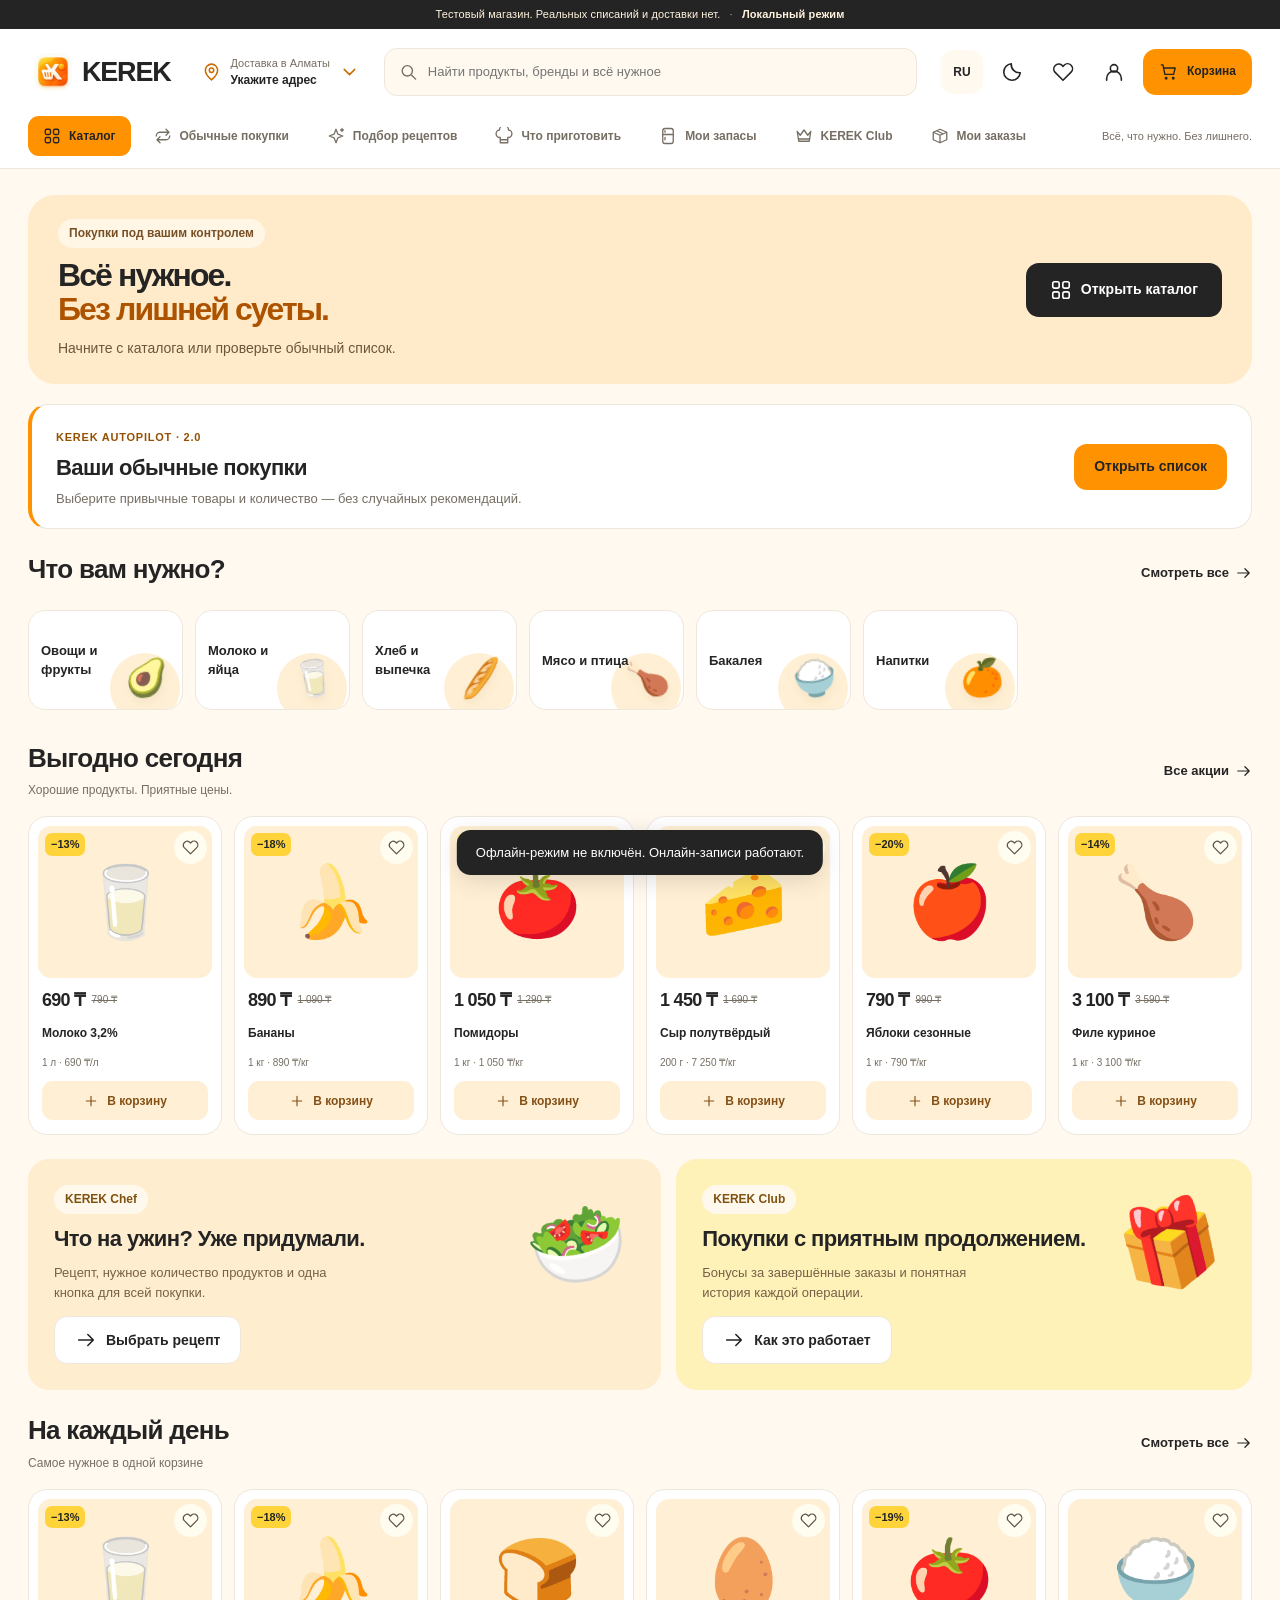
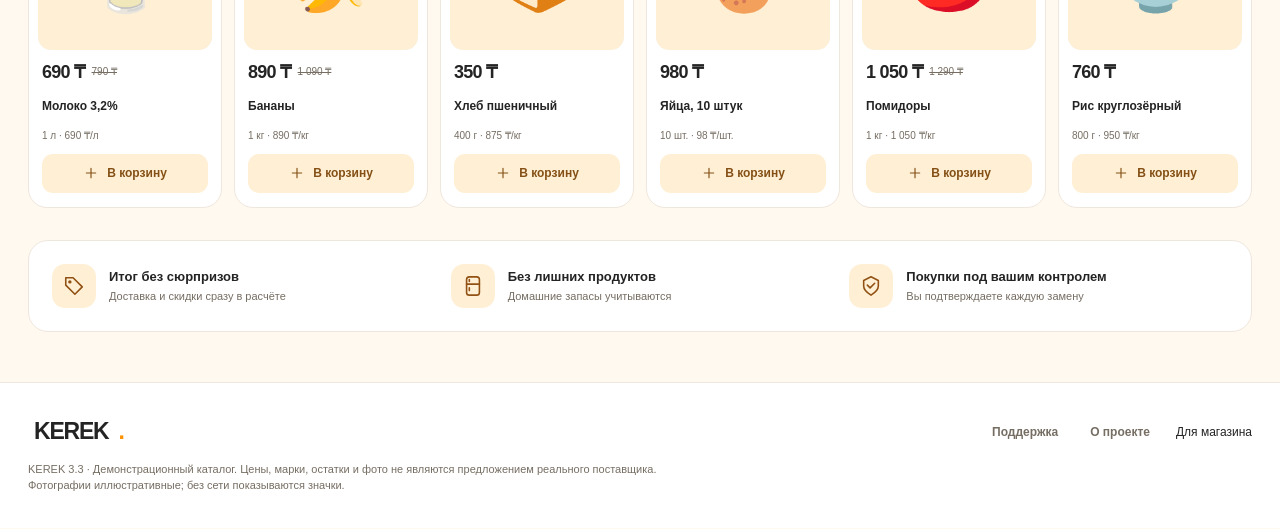
==== commit 161d5b68: "Add files via upload" ====
--- a/index.html
+++ b/index.html
@@ -1,4 +1,4 @@
-<!doctype html><html lang="ru"><head><meta charset="utf-8"><meta name="viewport" content="width=device-width,initial-scale=1,viewport-fit=cover"><meta name="theme-color" content="#FF9200"><meta name="description" content="KEREK — обычные покупки и полная стоимость корзины. Тестовый магазин."><meta name="apple-mobile-web-app-capable" content="yes"><meta name="apple-mobile-web-app-title" content="KEREK"><meta http-equiv="Content-Security-Policy" content="default-src 'self'; script-src 'self' 'sha256-mTrZ+AhMeBEhRe/AqktFCuC+8UbB8V6G/ctXOdd8Gqk='; style-src 'self' 'unsafe-inline'; img-src 'self' data: https://images.unsplash.com; connect-src 'self'; font-src 'self'; object-src 'none'; base-uri 'self'; form-action 'self'"><title>KEREK 3.2 · Продуманные покупки</title><link rel="icon" href="icon-32.png" type="image/png"><link rel="apple-touch-icon" href="icon-180.png"><link rel="manifest" href="manifest.webmanifest"><style>:root{--orange:#FF9200;--yellow:#FFD43B;--bg:#FFF9F0;--surface:#FFFFFF;--text:#242424;--muted:#766e63;--line:#eee7dd;--soft:#fff0d5;--hero:#ffebc9;--green:#35654b;--danger:#b12820;--radius:22px;--shadow:0 6px 26px #54320b08;--max:1280px;color-scheme:light}
+<!doctype html><html lang="ru"><head><meta charset="utf-8"><meta name="viewport" content="width=device-width,initial-scale=1,viewport-fit=cover"><meta name="theme-color" content="#FF9200"><meta name="description" content="KEREK — обычные покупки и полная стоимость корзины. Тестовый магазин."><meta name="apple-mobile-web-app-capable" content="yes"><meta name="apple-mobile-web-app-title" content="KEREK"><meta http-equiv="Content-Security-Policy" content="default-src 'self'; script-src 'self' 'sha256-mcNp7kNnvWs3RF6CNknxPbzf4CusZvNX6M3qOigAk4E='; style-src 'self' 'unsafe-inline'; img-src 'self' data: https://images.unsplash.com; connect-src 'self'; font-src 'self'; object-src 'none'; base-uri 'self'; form-action 'self'"><title>KEREK 3.3 · Продуманные покупки</title><link rel="icon" href="icon-32.png" type="image/png"><link rel="apple-touch-icon" href="icon-180.png"><link rel="manifest" href="manifest.webmanifest"><style>:root{--orange:#FF9200;--yellow:#FFD43B;--bg:#FFF9F0;--surface:#FFFFFF;--text:#242424;--muted:#766e63;--line:#eee7dd;--soft:#fff0d5;--hero:#ffebc9;--green:#35654b;--danger:#b12820;--radius:22px;--shadow:0 6px 26px #54320b08;--max:1280px;color-scheme:light}
 *{box-sizing:border-box}html{scroll-behavior:smooth;scroll-padding-top:120px}body{margin:0;background:var(--bg);font-family:Inter,-apple-system,BlinkMacSystemFont,"Segoe UI",Arial,sans-serif;color:var(--text);font-size:15px;line-height:1.5;-webkit-tap-highlight-color:transparent}button,input,select,textarea{font:inherit}button,a,input,select,textarea{-webkit-tap-highlight-color:transparent}button{cursor:pointer;color:inherit;border:0;background:none;font-weight:600}a{color:inherit;text-decoration:none}button:disabled{cursor:not-allowed;opacity:.5}button,input,select,textarea,a{touch-action:manipulation}button:focus-visible,a:focus-visible,input:focus-visible,select:focus-visible,textarea:focus-visible{outline:3px solid #8b4d00;outline-offset:3px}h1,h2,h3,p{margin-top:0}h1{font-size:36px;line-height:1.16;letter-spacing:-1.3px;margin-bottom:14px}h2{font-size:26px;letter-spacing:-.7px;line-height:1.25;margin-bottom:7px}h3{font-size:18px;line-height:1.3;margin-bottom:10px}p{margin-bottom:15px}svg.icon{width:22px;height:22px;stroke:currentColor;stroke-width:1.75;fill:none;stroke-linecap:round;stroke-linejoin:round;flex-shrink:0}input,select,textarea{border:1px solid var(--line);border-radius:13px;padding:12px 14px;color:var(--text);background:var(--surface);width:100%;min-height:46px}textarea{resize:vertical;min-height:88px}label.field{display:grid;gap:7px;font-size:13px;font-weight:600;margin-bottom:15px}input[type=checkbox]{width:18px;height:18px;min-height:18px;accent-color:var(--orange);flex-shrink:0}input[type=range]{padding:0;accent-color:var(--orange)}label.check{display:flex;gap:10px;align-items:center;min-height:42px;font-size:14px}small,.small{font-size:12px;color:var(--muted)}.muted{color:var(--muted)}.text-danger{color:var(--danger)}.nowrap{white-space:nowrap}.wrap{max-width:var(--max);margin:0 auto;padding:0 28px}.flex{display:flex;align-items:center;gap:12px}.between{justify-content:space-between}.stack{display:grid;gap:16px}.hidden{display:none!important}.mb0{margin-bottom:0}.mt{margin-top:24px}.divider{border:0;border-top:1px solid var(--line);margin:20px 0}.pill{display:inline-flex;align-items:center;gap:7px;padding:6px 11px;border-radius:100px;font-size:12px;font-weight:650;background:var(--soft);line-height:1.4}.pill.green{background:#eaf1e8;color:#305b3f}.pill.dark{background:var(--text);color:var(--surface)}.btn{min-height:46px;padding:12px 20px;border-radius:13px;display:inline-flex;justify-content:center;align-items:center;gap:9px;font-size:14px;font-weight:750;line-height:1.4;transition:transform .14s,background .14s}.btn:active,.icon-btn:active{transform:scale(.97)}.btn.primary{background:var(--orange);color:#242424}.btn.primary:hover{background:#ffa21f}.btn.black{background:#242424;color:#fff}.btn.secondary{background:var(--soft)}.btn.outline{border:1px solid var(--line);background:var(--surface)}.btn.danger{color:var(--danger);background:#fff0ed}.btn.small-btn{min-height:38px;padding:8px 12px;font-size:12px}.btn.block{width:100%}.icon-btn{display:inline-flex;align-items:center;justify-content:center;width:44px;height:44px;flex-shrink:0;border-radius:13px;background:var(--surface);position:relative;transition:background .15s}.icon-btn:hover{background:var(--soft)}.icon-btn.active{color:#a74d00;background:var(--soft)}.icon-btn .count{position:absolute;right:-3px;top:-3px;background:var(--orange);color:#242424;border:2px solid var(--surface);border-radius:20px;font-size:10px;padding:1px 5px;min-width:20px;line-height:15px}.link-btn{font-size:13px;font-weight:700;display:inline-flex;align-items:center;gap:6px;color:var(--text);padding:8px 0}.link-btn svg{width:17px}.note{padding:12px 15px;border-radius:13px;background:var(--soft);font-size:12px;color:var(--muted);line-height:1.6}.error-box{padding:14px;border:1px solid #f0c1b8;border-radius:13px;background:#fff0ed;color:#962a20}.card{background:var(--surface);border:1px solid var(--line);border-radius:var(--radius);padding:24px;box-shadow:var(--shadow)}
 .demo-bar{background:#242424;color:#fff3de;font-size:11px;line-height:1.4;text-align:center;padding:7px 12px;letter-spacing:.1px}.demo-bar span{opacity:.62;margin:0 6px}.header{background:var(--surface);border-bottom:1px solid var(--line);position:sticky;top:0;z-index:20}.header-top{height:85px;display:flex;align-items:center;gap:24px}.brand{display:flex;align-items:center;gap:10px;flex-shrink:0;font-size:27px;font-weight:900;letter-spacing:-1.2px}.brand img{width:38px;height:38px}.address-btn{text-align:left;display:flex;gap:9px;align-items:center;max-width:196px;flex-shrink:0;padding:7px 0}.address-btn svg{color:#cc6b00;width:21px}.address-btn span{display:block;font-size:11px;color:var(--muted);font-weight:400}.address-btn b{display:block;font-size:12px;white-space:nowrap;overflow:hidden;text-overflow:ellipsis;max-width:153px}.searchbox{display:flex;align-items:center;border:1px solid var(--line);border-radius:13px;background:var(--bg);padding:0 14px;flex:1;min-width:120px;gap:10px}.searchbox input{border:0;background:none;min-height:46px;padding:8px 0;outline:none;box-shadow:none;font-size:13px;min-width:0}.searchbox svg{color:var(--muted);width:19px}.header-actions{display:flex;gap:7px;align-items:center}.lang-btn{font-size:12px;background:var(--bg);padding:0 10px;min-width:42px;width:auto}.header-cart{font-size:12px;white-space:nowrap;padding:12px 16px}.header-cart .icon{width:19px}.header-cart b{font-weight:750}.desktop-nav{display:flex;align-items:center;gap:8px;height:54px;padding-bottom:10px;overflow:auto;scrollbar-width:none}.desktop-nav button{display:flex;align-items:center;gap:8px;padding:10px 15px;white-space:nowrap;font-size:12px;border-radius:11px;color:var(--muted);min-height:40px}.desktop-nav button svg{width:18px;height:18px}.desktop-nav button.active{background:var(--soft);color:var(--text)}.desktop-nav .catalog-btn{background:var(--orange);color:#242424}.desktop-nav .nav-end{margin-left:auto;font-size:11px;color:var(--muted);white-space:nowrap}.bottom-nav{display:none}.main{padding-top:26px;padding-bottom:50px;min-height:65vh}.crumb{font-size:12px;color:var(--muted);display:flex;gap:8px;align-items:center;margin-bottom:20px}.crumb svg{width:14px}.page-heading{display:flex;justify-content:space-between;align-items:end;gap:20px;margin-bottom:25px}.page-heading p{margin:9px 0 0;color:var(--muted);font-size:14px}.page-heading h1{margin-bottom:0}.section{margin-top:34px}.section-head{display:flex;align-items:center;justify-content:space-between;gap:10px;margin-bottom:17px}.section-head p{margin:6px 0 0;color:var(--muted);font-size:12px}.hero{display:grid;grid-template-columns:1fr 47%;min-height:315px;border-radius:27px;background:var(--hero);overflow:hidden;position:relative}.hero-copy{padding:32px 0 30px 34px;z-index:2}.hero h1{font-size:44px;line-height:1.07;letter-spacing:-1.9px;max-width:440px;margin:15px 0 15px}.hero h1 span{color:#ad5300}.hero p{font-size:14px;max-width:310px;line-height:1.65;color:#6d553a}.hero .pill{background:#fff6e6;color:#775025}.hero-foot{display:flex;gap:10px;align-items:center;flex-wrap:wrap}.hero-foot .small{max-width:140px;color:#775b3a;line-height:1.4}.hero-art{position:relative;min-height:280px;display:flex;align-items:center;justify-content:center;isolation:isolate}.hero-art:before{content:"";width:360px;height:360px;position:absolute;border-radius:50%;background:#ffd278;right:18px;top:12px;z-index:-1}.hero-fruit{position:absolute;border-radius:26px;display:flex;align-items:center;justify-content:center;box-shadow:0 10px 25px #a3541020;overflow:hidden}.hero-fruit .photo{height:100%;width:100%;border-radius:inherit}.hero-fruit.one{width:195px;height:210px;left:24px;top:61px;transform:rotate(-10deg);background:#fff5de;z-index:2}.hero-fruit.two{width:170px;height:168px;right:30px;top:26px;transform:rotate(10deg);background:#ffe38e}.hero-fruit.three{width:150px;height:130px;right:27px;bottom:22px;transform:rotate(5deg);background:#eef2d5;z-index:3}.hero-tag{background:var(--surface);box-shadow:0 8px 24px #85440b12;padding:10px 15px;border-radius:15px;position:absolute;left:3px;bottom:19px;z-index:4;font-size:11px;display:flex;align-items:center;gap:10px}.hero-tag svg{color:var(--green)}.hero-tag b{display:block;font-size:14px}.hero-art .photo-fallback{font-size:98px}.hero-sticker{position:absolute;right:171px;top:21px;z-index:5;transform:rotate(-12deg);background:var(--text);color:var(--yellow);padding:9px 11px;border-radius:100%;font-weight:900;font-size:16px;line-height:1.2;text-align:center}
 .category-grid{display:grid;grid-template-columns:repeat(6,1fr);gap:12px}.category-tile{background:var(--surface);border:1px solid var(--line);border-radius:17px;padding:12px 12px 11px;text-align:left;overflow:hidden;position:relative;min-height:119px;transition:border-color .2s,transform .2s}.category-tile:hover{border-color:var(--orange);transform:translateY(-2px)}.category-tile b{display:block;font-size:12px;position:relative;z-index:2;max-width:108px}.category-tile .cat-symbol{position:absolute;right:9px;bottom:2px;font-size:51px;line-height:1.2;transform:rotate(-8deg);filter:drop-shadow(0 6px 5px #8e602013)}.category-tile .cat-circle{position:absolute;width:82px;height:82px;background:var(--soft);border-radius:50%;right:2px;bottom:-14px}.product-grid{display:grid;grid-template-columns:repeat(6,minmax(0,1fr));gap:12px}.product{background:var(--surface);border:1px solid var(--line);border-radius:19px;padding:9px;display:flex;flex-direction:column;min-width:0;transition:box-shadow .18s,transform .18s}.product:hover{box-shadow:0 7px 24px #5e3c1610;transform:translateY(-2px)}.product-photo{width:100%;position:relative;margin-bottom:9px;border-radius:13px;overflow:hidden;aspect-ratio:1.15;background:#f9f5ed}.photo{position:relative;display:block;overflow:hidden;background:var(--photo-bg,#f8f5ed);width:100%;height:100%;border-radius:inherit}.photo img{position:absolute;inset:0;width:100%;height:100%;object-fit:cover;opacity:0;transition:opacity .2s}.photo img.loaded{opacity:1}.photo-fallback{display:flex;align-items:center;justify-content:center;position:absolute;inset:0;font-size:70px;line-height:1;filter:drop-shadow(0 8px 6px #3f3c2314)}.product-photo .photo{position:absolute;inset:0}.sale-badge{position:absolute;left:7px;top:7px;border-radius:7px;background:var(--yellow);color:#242424;font-size:11px;font-weight:800;padding:3px 6px;z-index:2}.fav-btn{position:absolute;right:5px;top:5px;border-radius:50%;width:33px;height:33px;z-index:3;background:#fffef5dd;color:#5d5246;min-height:33px}.fav-btn .icon{width:17px;height:17px}.fav-btn.active .icon{fill:#fa9500;stroke:#a45300}.product-info{padding:1px 4px 5px;flex:1;display:flex;flex-direction:column}.product-prices{display:flex;align-items:center;gap:7px;flex-wrap:wrap;margin:1px 0 5px;line-height:1.25}.product-prices b{font-size:18px;letter-spacing:-.7px;white-space:nowrap}.product-prices del{font-size:10px;color:var(--muted)}.product-title{text-align:left;font-size:12px;font-weight:550;padding:0;margin-bottom:4px;line-height:1.45;min-height:35px;display:-webkit-box;-webkit-line-clamp:2;-webkit-box-orient:vertical;overflow:hidden}.product-unit{font-size:10px;color:var(--muted);margin-bottom:11px}.product .add-btn{margin-top:auto;background:var(--soft);border-radius:11px;width:100%;display:flex;align-items:center;justify-content:center;gap:8px;min-height:39px;font-size:12px;color:#845016}.product .add-btn .icon{width:16px}.qty{margin-top:auto;min-height:39px;background:var(--orange);color:#242424;display:flex;justify-content:space-between;align-items:center;border-radius:11px;overflow:hidden;font-size:13px;font-weight:750}.qty button{width:38px;min-height:39px;display:flex;align-items:center;justify-content:center}.qty svg{width:16px}.benefit-grid{display:grid;grid-template-columns:1.1fr 1fr;gap:15px}.feature-panel{padding:25px;border:1px solid var(--line);border-radius:21px;position:relative;overflow:hidden;background:var(--surface)}.feature-panel.orange{background:#ffedcf;border-color:#ffedcf;color:#242424}.feature-panel.yellow{background:#fff2b8;border-color:#fff2b8;color:#242424}.feature-panel p{max-width:300px;color:#776047;font-size:13px;margin-bottom:14px}.feature-panel h3{font-size:22px;letter-spacing:-.6px}.feature-panel .feature-symbol{position:absolute;right:30px;top:24px;transform:rotate(-14deg);font-size:82px;opacity:.95}.feature-panel .content{max-width:75%;position:relative;z-index:1}.info-strip{display:grid;grid-template-columns:repeat(3,1fr);gap:20px;margin-top:32px;padding:23px;border-radius:20px;border:1px solid var(--line);background:var(--surface)}.info-item{display:flex;gap:13px;align-items:center}.info-item svg{background:var(--soft);box-sizing:content-box;padding:11px;border-radius:13px;color:#925114}.info-item b{font-size:13px;display:block}.info-item span{font-size:11px;color:var(--muted);display:block;margin-top:2px}.footer{border-top:1px solid var(--line);padding:28px 0 34px;background:var(--surface)}.footer .brand{font-size:23px}.footer p{font-size:11px;color:var(--muted);margin:8px 0 0;max-width:650px}.footer-links{display:flex;gap:20px;align-items:center;flex-wrap:wrap;font-size:12px}.footer-links button{font-size:12px;color:var(--muted)}
@@ -14,6 +14,17 @@
 @media(max-width:600px){body{font-size:14px}.wrap{padding:0 16px}.demo-bar{font-size:9px;padding:6px 9px}.demo-bar .optional{display:none}.header-top{height:auto;min-height:114px;flex-wrap:wrap;gap:10px;padding-top:11px;padding-bottom:12px}.brand{font-size:24px;gap:8px}.brand img{width:31px;height:31px}.header-actions{margin-left:auto;gap:3px}.header-actions .icon-btn{width:34px;height:35px;min-width:34px;border-radius:10px}.header-actions .icon-btn svg{width:19px;height:19px}.header-actions .profile-top,.header-cart{display:none}.header .searchbox{order:3;flex-basis:100%;border-radius:12px;height:43px}.header .searchbox input{min-height:41px;font-size:12px}.desktop-nav{display:none}.mobile-address{display:flex;align-items:center;gap:3px;margin-left:3px;font-size:10px;max-width:98px;padding:0;color:var(--muted);font-weight:500}.mobile-address svg{width:12px;height:12px}.mobile-address span{white-space:nowrap;overflow:hidden;text-overflow:ellipsis;max-width:79px}.main{padding-top:17px;padding-bottom:30px}.hero{grid-template-columns:1fr;min-height:0;border-radius:21px}.hero-copy{padding:21px 19px 20px}.hero h1{font-size:32px;max-width:265px;letter-spacing:-1.4px;margin:12px 0}.hero p{font-size:12px;max-width:235px;margin-bottom:17px}.hero .pill{font-size:10px;max-width:210px;padding:5px 9px}.hero-foot{gap:9px}.hero-foot .small{display:none}.hero-foot .btn{min-height:41px;padding:10px 14px;font-size:12px}.hero-art{min-height:0;position:absolute;right:0;bottom:0;top:0;width:35%;pointer-events:none}.hero-art:before{width:170px;height:170px;right:-68px;top:97px}.hero-fruit.one{width:110px;height:121px;left:auto;right:-13px;top:125px;transform:rotate(-17deg);border-radius:17px;z-index:1}.hero-fruit.two{width:86px;height:80px;right:-12px;top:33px;border-radius:16px}.hero-fruit.three{display:none}.hero-art .photo-fallback{font-size:62px}.hero-tag{display:none}.hero-sticker{right:46px;top:111px;font-size:11px;z-index:3;padding:7px;transform:rotate(13deg)}.section{margin-top:26px}.section-head{align-items:center;margin-bottom:13px}.section-head h2{font-size:22px;letter-spacing:-.7px;margin:0}.section-head p{font-size:10px}.section-head .link-btn{font-size:11px;white-space:nowrap}.category-grid{gap:9px}.category-tile{border-radius:14px;min-height:100px;padding:10px}.category-tile b{font-size:10px;line-height:1.4;max-width:78px}.category-tile .cat-symbol{font-size:39px;right:7px;bottom:6px}.category-tile .cat-circle{width:65px;height:65px;right:0;bottom:-12px}.product-grid,.catalog-main .product-grid{grid-template-columns:repeat(2,minmax(0,1fr));gap:10px}.product{padding:8px;border-radius:17px}.product-photo{border-radius:11px;margin-bottom:8px;aspect-ratio:1.14}.product-info{padding:0 3px 3px}.product-prices b{font-size:18px}.product-title{font-size:12px;min-height:35px}.product-unit{font-size:10px;margin-bottom:10px}.product .add-btn{min-height:39px;font-size:12px}.product .qty,.product .qty button{min-height:39px}.home-products .product:nth-child(n+7){display:none}.photo-fallback{font-size:67px}.benefit-grid{grid-template-columns:1fr;gap:12px}.feature-panel{padding:22px;border-radius:18px}.feature-panel .content{max-width:76%}.feature-panel .feature-symbol{right:20px;top:30px;font-size:71px;opacity:1}.feature-panel p{font-size:12px;margin-bottom:12px}.feature-panel h3{font-size:22px}.feature-panel .btn{font-size:12px;min-height:40px}.info-strip{grid-template-columns:1fr;gap:16px;padding:18px}.info-item b{font-size:13px}.info-item span{font-size:11px}.info-item svg{padding:10px;width:21px;height:21px}.info-item{gap:13px}.footer{padding:22px 0 100px}.footer .between{align-items:start;gap:20px}.footer-links{gap:12px;justify-content:end}.footer-links button{font-size:10px}.footer p{font-size:10px;max-width:330px}.footer .brand{font-size:20px}.bottom-nav{display:flex;justify-content:space-around;position:fixed;bottom:0;left:0;right:0;z-index:30;background:var(--surface);border-top:1px solid var(--line);padding:7px 5px calc(8px + env(safe-area-inset-bottom));box-shadow:0 -4px 20px #00000003}.bottom-nav button{min-width:53px;min-height:47px;display:flex;flex-direction:column;gap:3px;align-items:center;justify-content:center;padding:4px 8px;color:var(--muted);font-size:9px;position:relative;font-weight:550;border-radius:12px}.bottom-nav button svg{width:22px;height:22px}.bottom-nav button.active{color:#8b4b00;background:var(--soft)}[data-theme=dark] .bottom-nav button.active{color:#ffc16a}.bottom-nav .nav-badge{position:absolute;top:-2px;right:10px;min-width:15px;padding:0 4px;border-radius:10px;font-size:9px;background:var(--orange);color:#242424}.card{padding:18px;border-radius:19px}.page-heading{margin-bottom:20px;align-items:start;gap:12px}.page-heading h1,h1{font-size:29px;letter-spacing:-1px}.page-heading p{font-size:12px;margin-top:9px}.page-heading .btn{font-size:11px;padding:9px 11px;min-height:40px}.crumb{font-size:10px;margin-bottom:15px}.catalog-layout{display:block}.catalog-layout>.filters{display:none}.catalog-tools{gap:9px}.catalog-tools .result-count{display:none}.catalog-tools select{min-width:0;flex:1;font-size:11px;min-height:42px;padding:9px}.filter-mobile{display:inline-flex;min-height:42px;padding:10px 13px;font-size:11px}.subcats{gap:6px}.chip{font-size:11px;padding:7px 10px;min-height:34px}.catalog-main .product-photo{aspect-ratio:1.1}.checkout-grid{grid-template-columns:1fr}.two-columns{gap:17px}.cart-row{grid-template-columns:52px minmax(0,1fr) 91px;gap:7px 10px;padding:15px 0}.cart-row .thumb{width:52px;height:62px;grid-row:1/3}.cart-row .photo-fallback{font-size:37px}.cart-row h3{font-size:12px}.cart-row .small{font-size:10px}.cart-row .qty{min-height:34px}.cart-row .qty button{width:30px;min-height:34px}.cart-row .row-price{grid-column:2;grid-row:2;text-align:left;font-size:13px}.cart-row .remove{grid-column:3;grid-row:2;justify-self:end;height:26px}.order-card .title h3{font-size:16px}.order-card .title .small{font-size:10px}.order-card .title .total{font-size:21px}.order-items{font-size:12px}.order-card .form-actions{gap:6px}.order-card .form-actions .btn{padding:8px 10px;font-size:10px}.timeline-step{font-size:8px}.smart-intro{gap:12px}.smart-intro h1{font-size:27px;margin-bottom:4px}.smart-intro p{font-size:11px;margin-bottom:0}.smart-logo{width:46px;height:46px;border-radius:14px}.smart-layout{gap:18px}.smart-form .form-grid{grid-template-columns:1fr 1fr}.smart-form .field{font-size:12px}.plan-placeholder{min-height:255px;padding:25px}.plan-placeholder .big{font-size:56px}.plan-placeholder h2{font-size:22px}.plan-placeholder p{font-size:12px}.plan-stats{gap:8px;padding:13px}.plan-stats b{font-size:19px}.plan-stats span{font-size:9px}.plan-dishes{gap:8px}.plan-dish{padding:8px;gap:7px}.plan-dish .photo{width:32px;height:35px}.plan-dish b{font-size:10px}.plan-dish .day{font-size:9px}.plan-dish .photo-fallback{font-size:23px}.ingredient-row{font-size:11px;grid-template-columns:1fr auto auto;gap:6px}.ingredient-row b{font-size:12px}.ingredient-row .small{font-size:10px}.ingredient-row .btn{padding:7px 9px;font-size:10px}.recipe-grid{grid-template-columns:1fr 1fr;gap:11px}.recipe-photo{height:123px}.recipe-photo .photo-fallback{font-size:64px}.recipe-info{padding:12px}.recipe-info h3{font-size:13px;min-height:34px;margin-bottom:9px}.recipe-info .price{font-size:16px}.recipe-info small{font-size:9px}.recipe-info .btn{font-size:10px;padding:8px 9px;min-height:38px;gap:5px}.recipe-info .btn svg{width:15px;height:15px}.recipe-badge{font-size:9px;left:8px;bottom:8px;padding:4px 7px;gap:4px}.recipes-controls{padding:14px;gap:10px;display:grid;grid-template-columns:1fr 1fr}.recipes-controls .field{font-size:11px;min-width:0}.recipes-controls input,.recipes-controls select{min-height:39px;padding:8px 10px;font-size:12px}.profile-layout{display:block}.profile-nav{position:static;margin-bottom:18px;padding:14px}.profile-nav .avatar,.profile-nav h3,.profile-nav .small,.profile-nav .divider{display:none}.profile-nav .nav-items{display:flex;overflow:auto;gap:6px;scrollbar-width:none}.profile-nav button{width:auto;flex-shrink:0;font-size:11px;padding:9px 10px;gap:6px;white-space:nowrap}.profile-nav button svg{width:17px;height:17px}.profile-nav button[data-action=logout]{display:none}.profile-content .form-grid{grid-template-columns:1fr}.club-hero{grid-template-columns:1fr;padding:24px 22px;gap:22px}.club-hero h1{font-size:33px}.club-hero p{font-size:13px;max-width:280px}.club-card{transform:rotate(-3deg);margin:0 5px 3px;min-height:179px}.club-stats{grid-template-columns:1fr;gap:10px}.club-stats .card{display:flex;gap:17px;align-items:center}.club-stats b{font-size:28px;min-width:70px}.club-stats p{margin:0;font-size:12px}.pantry-row{grid-template-columns:32px 1fr auto 28px;gap:8px}.pantry-row .pantry-emoji{font-size:24px}.pantry-row b{font-size:12px}.pantry-row small{font-size:10px}.modal-head{padding:18px 18px 0}.modal-head h2{font-size:20px}.modal-body{padding:15px 18px 20px}dialog{border-radius:22px;max-height:89dvh;max-width:calc(100vw - 22px)}.modal-product-photo{height:185px}.modal-product-photo .photo-fallback{font-size:113px}#toast{bottom:86px;font-size:12px;white-space:normal;width:max-content;max-width:calc(100vw - 24px);padding:12px 16px;gap:10px}.integration-grid{grid-template-columns:1fr}.admin-tabs button{font-size:11px}.admin-header .brand{font-size:22px}.admin-table{font-size:11px}.mobile-only{display:flex}}
 @media(prefers-reduced-motion:reduce){*{scroll-behavior:auto!important;transition:none!important;animation:none!important}}
 
+/* KEREK 3.3: cart controls, persistent checkout, dock that never covers final content. */
+.sr-only{position:absolute!important;width:1px!important;height:1px!important;overflow:hidden!important;clip:rect(0,0,0,0)!important;white-space:nowrap!important;padding:0!important;border:0!important}
+.cart-dock{display:none}.cart-heading h1{outline-offset:7px}.checkout-card h2,.summary h2{font-size:22px}.cart-layout .card{min-width:0}.cart-row{grid-template-columns:64px minmax(90px,1fr) 128px 88px 44px;gap:12px}.cart-row .thumb{width:64px;height:64px;grid-row:auto}.cart-row .qty{min-width:128px;max-width:128px;display:flex;align-items:center;justify-content:space-between;height:44px}.cart-row .qty button{min-width:44px;min-height:44px;width:44px;height:44px}.cart-row .qty span{min-width:26px;text-align:center}.cart-row .remove{width:44px;height:44px;grid-column:auto;justify-self:end}.cart-row .row-price{grid-column:auto;overflow-wrap:anywhere;font-variant-numeric:tabular-nums}.cart-row .cart-item-info{min-width:0}.cart-row h3{overflow-wrap:anywhere}.cart-row.has-issue{border-left:3px solid var(--danger);padding-left:10px}.unavailable-thumb{display:grid;place-items:center;background:var(--soft);color:var(--muted)}.cart-item-error{grid-column:1/-1;display:flex;align-items:center;justify-content:space-between;gap:12px;font-size:12px;color:var(--danger);line-height:1.6}.cart-item-error span{flex:1;min-width:0}.cart-item-error .btn{flex-shrink:0}.cart-issues{border:1px solid #efc8a5;background:#fff2df;color:#653b15;border-radius:14px;padding:15px;margin-bottom:12px;font-size:13px;scroll-margin-top:180px}.cart-issues p{margin:6px 0 0}.cart-budget{margin:18px 0;padding:16px;border:1px solid var(--line);background:var(--bg);border-radius:14px;font-size:13px}.cart-budget .between{gap:9px}.cart-budget strong{font-size:13px}.cart-budget .budget-amount{font-size:20px;font-weight:750;margin:12px 0 9px;display:flex;flex-wrap:wrap;gap:8px}.cart-budget .budget-amount span{font-size:12px;align-self:center;font-weight:500}.cart-budget.over{border-color:#ddb69c}.cart-promo{margin:18px 0}.cart-promo>summary{font-size:13px;cursor:pointer;min-height:44px;display:flex;align-items:center;color:var(--text);font-weight:650}.cart-promo>summary:after{content:'⌄';margin-left:auto}.promo-status{font-size:12px;margin:10px 0;display:flex;gap:8px;align-items:center;line-height:1.6}.promo-status span{flex:1}.checkout-card{scroll-margin-top:180px}.checkout-card .btn.small-btn{margin-top:7px}.cart-layout .summary{top:160px}.cart-layout .summary .summary-row{align-items:flex-start}.cart-layout .summary .summary-row b{white-space:nowrap}#cart-summary{scroll-margin-top:170px}
+body[data-theme=dark] .cart-issues{background:#392d21;border-color:#6e5135;color:#ffdbb8}body[data-theme=dark] .cart-budget.over{border-color:#9d7053}body[data-theme=dark] .cart-item-error,body[data-theme=dark] .promo-status.text-danger{color:#ffb6a6}
+@media(min-width:851px) and (max-width:1200px){.cart-row{grid-template-columns:55px minmax(0,1fr) 128px}.cart-row .thumb{grid-row:1/3;width:55px;height:60px}.cart-row .row-price{grid-column:2;text-align:left}.cart-row .remove{grid-column:3}}
+@media(max-width:850px){body[data-view=cart]{padding-bottom:calc(var(--bottom-nav-height,70px) + var(--cart-dock-height,100px) + 20px)}.cart-dock{position:fixed;bottom:var(--bottom-nav-height,0px);left:0;right:0;z-index:39;display:flex;align-items:center;justify-content:space-between;gap:13px;padding:13px max(16px,env(safe-area-inset-left)) 14px;background:var(--surface);border-top:1px solid var(--line);box-shadow:0 -8px 20px #34270d0a}.cart-dock .dock-money{min-width:0}.cart-dock .dock-money>span{font-size:11px;color:var(--muted);display:block}.cart-dock strong{font-size:24px;font-weight:800;display:block;line-height:1.35;font-variant-numeric:tabular-nums;overflow-wrap:anywhere}.cart-dock small{display:block;font-size:11px}.cart-dock .btn{max-width:54%;min-height:48px;padding:12px 18px;flex-shrink:0;font-size:13px}.cart-layout .summary{position:static}.cart-editing .cart-dock{display:none}body[data-view=cart] #toast{bottom:calc(var(--bottom-nav-height,70px) + var(--cart-dock-height,100px) + 12px)}body[data-view=cart].cart-editing #toast{bottom:calc(var(--bottom-nav-height,70px) + 12px)}}
+@media(max-width:650px){.cart-row{grid-template-columns:52px minmax(0,1fr) 44px;gap:8px 10px;padding:16px 0}.cart-row .thumb{width:52px;height:55px;grid-column:1;grid-row:1/3}.cart-row .cart-item-info{grid-column:2;grid-row:1}.cart-row .remove{grid-column:3;grid-row:1}.cart-row .row-price{grid-column:2;grid-row:2;text-align:left;font-size:16px}.cart-row .qty{grid-column:2/4;grid-row:3;justify-self:start;margin-top:3px}.cart-row .cart-count{grid-column:2;grid-row:3}.cart-item-error{grid-row:4;flex-wrap:wrap;gap:8px}.cart-item-error span{flex-basis:100%}.cart-row.has-issue{padding-left:9px}.cart-layout .card{padding:18px}.cart-heading p{font-size:12px}.checkout-grid{grid-template-columns:1fr}.cart-budget{padding:13px}.cart-dock strong{font-size:23px}.cart-issues{scroll-margin-top:130px}.checkout-card{scroll-margin-top:130px}.promo-status{flex-wrap:wrap}.promo-status span{flex-basis:100%}.cart-promo[open]{padding-bottom:8px}}
+@media(prefers-reduced-motion:reduce){html{scroll-behavior:auto}.cart-dock{transition:none}}
+
+main#main:focus{outline:none}
+
 /* KEREK 3.2 shared tokens; small home teaser, detailed tools on their own page. */
 .ka-compact{display:flex;align-items:center;justify-content:space-between;gap:22px;background:var(--surface);border:1px solid var(--line);border-left:4px solid var(--orange);border-radius:20px;padding:20px 24px;margin:20px 0}.ka-compact h2{font-size:22px;letter-spacing:-.6px;margin:7px 0}.ka-compact p{font-size:13px;line-height:1.5;color:var(--muted);margin:0;max-width:560px}.ka-compact>.btn{flex-shrink:0}.ka-eyebrow{font-size:11px;letter-spacing:.07em;font-weight:800;color:#955000}.ka-two{display:grid;grid-template-columns:minmax(0,1.4fr) minmax(0,1fr);gap:20px;align-items:start}.ka-two .card{min-width:0}.ka-line{display:flex;align-items:center;gap:12px;border-bottom:1px solid var(--line);padding:15px 0;min-width:0}.ka-line .grow{flex:1;min-width:0}.ka-line b{font-size:15px;overflow-wrap:anywhere}.ka-line p{margin:6px 0 0}.ka-line>.btn{padding:9px 12px;min-height:44px;flex-shrink:0}.ka-muted,.ka-footnote{color:var(--muted);font-size:13px;line-height:1.6}.ka-footnote{margin-top:20px}.ka-qty{flex:0 0 88px;font-size:11px;color:var(--muted);line-height:1.35}.ka-qty input{padding:10px 8px;margin-top:6px;min-height:44px;font-size:16px}.ka-tabs{display:flex;flex-wrap:wrap;gap:9px;margin:16px 0 22px}.ka-tabs .btn[aria-pressed=true]{background:var(--orange);color:#242424}.ka-tabs .btn{font-size:13px}.ka-total{padding:18px 0;margin:12px 0;border-top:1px solid var(--line);border-bottom:1px solid var(--line);font-size:15px}.ka-total strong{display:block;font-size:32px;letter-spacing:-.6px;margin-top:6px}.ka-summary .btn.block+.btn{margin-top:10px}.ka-empty{padding:28px 10px;text-align:center}.ka-empty p{color:var(--muted)}.ka-two .form-error{color:var(--danger)}.ka-two .page-head{margin-bottom:20px}body[data-theme=dark] .ka-eyebrow{color:#ffcb86}body[data-theme=dark] .ka-muted,body[data-theme=dark] .ka-footnote,body[data-theme=dark] .ka-qty{color:#d9cdbd}body[data-theme=dark] .note{color:#e4d3b9}body[data-theme=dark] .error-box,body[data-theme=dark] .form-error{background:#392524;color:#ffc5bb}body[data-theme=dark] .ka-total{color:#fff3e6}.ka-line .btn:focus-visible{outline:3px solid var(--orange)}
 .hero{min-height:0!important;grid-template-columns:1fr!important;padding:30px!important}.hero-copy{padding:0!important;max-width:700px}.hero h1{font-size:40px;margin:10px 0}.hero p{margin-bottom:15px}.hero-foot{margin-top:0}.category-grid{display:flex!important;gap:12px;overflow-x:auto;padding-bottom:8px;scroll-snap-type:x proximity}.category-tile{flex:0 0 155px;min-height:100px!important;height:100px!important;scroll-snap-align:start}.category-tile b{font-size:13px;max-width:90px}.category-tile .cat-symbol{font-size:35px;bottom:10px;right:13px}.category-tile .cat-circle{width:70px;height:70px}.brand-icon{object-fit:contain;background:#fff;border-radius:12px}.page-head h1{margin:10px 0}.footer a{padding:12px 0;display:inline-block}.support-draft{white-space:pre-wrap}.section{margin-top:24px}.photo-fallback{background:var(--soft)}
@@ -23,7 +34,7 @@
 
 @media(max-width:767px){.hero-copy>p{display:none}.hero h1{font-size:28px;margin:10px 0 14px}.hero-foot .btn{min-height:42px;padding:10px 18px}}
 @media(min-width:1000px){.hero{padding:24px 30px!important}.hero-copy{max-width:none;display:grid;grid-template-columns:minmax(0,1fr) auto;column-gap:45px;align-items:center}.hero-copy>.pill{justify-self:start;grid-column:1}.hero h1{font-size:32px;max-width:none;grid-column:1}.hero-copy>p{grid-column:1;max-width:none;margin:0}.hero-foot{grid-column:2;grid-row:1/4}.hero-foot .btn{padding:16px 24px}}
-</style></head><body><a class="skip-link" href="#main">К содержимому / Мазмұнға</a><div id="app"><div class="boot"><div class="boot-logo">KEREK<span>●</span></div><p>Готовим удобные покупки / Сатып алуды дайындап жатырмыз</p></div></div><dialog id="modal" aria-labelledby="modal-title"></dialog><div id="toast" role="status" aria-live="polite"></div><noscript>Для работы нужен JavaScript. Не очищайте данные браузера.</noscript><script>window.KEREK_CONFIG={version:'3.2.0',mode:'static'};
+</style></head><body><a class="skip-link" href="#main">К содержимому / Мазмұнға</a><div id="app"><div class="boot"><div class="boot-logo">KEREK<span>●</span></div><p>Готовим удобные покупки / Сатып алуды дайындап жатырмыз</p></div></div><dialog id="modal" aria-labelledby="modal-title"></dialog><div id="toast" role="status" aria-live="polite"></div><div id="cart-live" class="sr-only" role="status" aria-live="polite" aria-atomic="true"></div><noscript>Для работы нужен JavaScript. Не очищайте данные браузера.</noscript><script>window.KEREK_CONFIG={version:'3.3.0',mode:'static'};
 /* Startup watchdog: visible recovery instead of an eternal skeleton. */
 window.KEREK_BOOT_DONE=false;
 (function(){'use strict';let failed=false;
@@ -135,8 +146,8 @@
   const candidates=allowed.map(r=>{const a=aggregate([...ids,r.id],o.people,recipes,products,pantry);const q=quote(a.cart,products,settings);return {r,a,q,score:q.total+ids.filter(id=>id===r.id).length*1500};}).filter(v=>!v.a.missing.length&&!v.q.errors.length&&v.q.total<=o.budget).sort((a,b)=>a.score-b.score||a.r.id.localeCompare(b.r.id));
   if(!candidates.length)break;ids.push(candidates[0].r.id);
  }
- const a=aggregate(ids,o.people,recipes,products,pantry);const q=quote(a.cart,products,settings);
- return {...a,quote:q,selected:ids,options:o,complete:ids.length===o.days,error:ids.length?'':'budget_too_low',partial:ids.length>0&&ids.length<o.days};
+ const a=aggregate(ids,o.people,recipes,products,pantry);const order=orderReadiness(a.cart,products,settings),q=order.quote;
+ return {...a,quote:q,order,orderable:order.canOrder,allAtHome:ids.length>0&&!a.missing.length&&order.empty,selected:ids,options:o,complete:ids.length===o.days,error:ids.length?'':'budget_too_low',partial:ids.length>0&&ids.length<o.days};
 }
 function cheaper(cart,products,settings,options={}){
  // No fallback to a product-only comparison: a delivery rule is required.
@@ -156,7 +167,42 @@
  }
  return out;
 }
-return {localDate,validDate,pantryStatus,usablePantry,substitute,norm,int,clone,cleanCart,distance,search,quote,aggregate,parseRequest,parseExclusions,makePlan,cheaper};
+// Shared order eligibility. Recipe completion and eligibility for checkout are different facts.
+function orderReadiness(cart,products,settings,options={}){
+ const q=quote(cart,products,settings,options),rows=[];
+ for(const [id,value] of Object.entries(cart||{})){
+  const product=products.find(p=>p.id===id),qty=Number(value);
+  const available=product&&product.active?Math.max(0,Math.min(99,Math.floor(Number(product.stock)||0))):0;
+  const issue=!product||!product.active?'unavailable':!int(qty,1,99)?'quantity':qty>available?'stock':'';
+  rows.push({id,qty,product:product||null,available,issue});
+ }
+ const empty=rows.length===0,minimum=Number(settings.minOrder||0),shortMinimum=empty?0:Math.max(0,minimum-q.subtotal);
+ const issues=[...q.errors];if(empty)issues.push('empty_cart');if(shortMinimum)issues.push('min_order');if(q.promoError)issues.push(q.promoError);
+ return {quote:q,rows,issues:[...new Set(issues)],empty,minimum,shortMinimum,canOrder:!issues.length};
+}
+// An inverse patch returns removed lines only. Later edits (even of the same SKU) always win.
+function removalPatch(cart,ids){return {kind:'restore-lines',entries:ids.filter(id=>Object.hasOwn(cart,id)).map(id=>({id,qty:Number(cart[id]),expected:0}))};}
+function restoreRemoved(cart,patch,products){
+ const next={...cart},restored=[],skipped=[];
+ if(!patch||patch.kind!=='restore-lines'||!Array.isArray(patch.entries))return {cart:next,restored,skipped};
+ for(const x of patch.entries){
+  if(Number(next[x.id]||0)!==x.expected){skipped.push({id:x.id,reason:'changed'});continue;}
+  const p=products.find(p=>p.id===x.id);
+  if(!p||!p.active||!int(x.qty,1,99)||x.qty>Math.min(99,p.stock)){skipped.push({id:x.id,reason:'unavailable'});continue;}
+  next[x.id]=x.qty;restored.push(x.id);
+ }
+ return {cart:next,restored,skipped};
+}
+const DRAFT_DAYS=7;
+function readDraft(raw,type,now=Date.now()){
+ if(!raw||typeof raw!=='object'||!Number.isFinite(raw.updatedAt)||raw.updatedAt>now+60000||now-raw.updatedAt>DRAFT_DAYS*86400000)return null;
+ const str=(key,max)=>typeof raw[key]==='string'?raw[key].slice(0,max):'';
+ if(type==='checkout')return {address:str('address',300),comment:str('comment',500),zone:str('zone',80),slot:str('slot',100),replacements:['ask','skip','similar'].includes(raw.replacements)?raw.replacements:'ask',updatedAt:raw.updatedAt};
+ if(type==='support')return {text:str('text',3000),kind:['support','return'].includes(raw.kind)?raw.kind:'support',orderId:str('orderId',100),updatedAt:raw.updatedAt};
+ return null;
+}
+
+return {orderReadiness,removalPatch,restoreRemoved,DRAFT_DAYS,readDraft,localDate,validDate,pantryStatus,usablePantry,substitute,norm,int,clone,cleanCart,distance,search,quote,aggregate,parseRequest,parseExclusions,makePlan,cheaper};
 });
 
 ;
@@ -179,6 +225,7 @@
   writable=true;announced=true;resolve(true);return new Promise(r=>release=()=>{writable=false;r();});
  }).catch(e=>{if(!announced)reject(e);writable=false;});
 });}
+async function retry(){if(writable)return true;return acquire();}
 async function open(){if(!opened){await acquire();opened=true;}return read();}
 function assertWritable(){if(!writable)throw error('storage_readonly');}
 function write(value){assertWritable();const live=storage.getItem(key);if(live!==lastRaw)throw error('storage_conflict');const prev=lastRaw?JSON.parse(lastRaw):null;
@@ -194,7 +241,7 @@
 }
 function recovery(){const out={};for(const k of [key,original,preImport,...legacyKeys]){const raw=storage.getItem(k);if(raw!==null&&k!=='kerek_csrf_v3')out[k]=raw;}return out;}
 function latest(){return lastRaw?JSON.parse(lastRaw):null;}
-return {key,original,preImport,legacyKeys,open,read,write,backup,erase,recovery,latest,assertWritable,get writable(){return writable;},get serialized(){return lastRaw;},close(){release?.();release=null;}};
+return {key,original,preImport,legacyKeys,open,retry,read,write,backup,erase,recovery,latest,assertWritable,get writable(){return writable;},get serialized(){return lastRaw;},close(){release?.();release=null;opened=false;}};
 });
 
 ;
@@ -244,10 +291,10 @@
   if(!added)notes.push({id:p.id,reason:owned>=wanted?'pantry':'in_cart'});
   items.push({id:p.id,wanted:Number(line.qty),owned,inCart,target,added});
  }
- const before=C.quote(cart,products,settings,options),quote=C.quote(next,products,settings,options),overrun=Math.max(0,quote.total-budget),shortMinimum=Math.max(0,Number(settings.minOrder||0)-quote.subtotal);
+ const before=C.quote(cart,products,settings,options),order=C.orderReadiness(next,products,settings,options),quote=order.quote,overrun=Math.max(0,quote.total-budget),shortMinimum=Math.max(0,Number(settings.minOrder||0)-quote.subtotal);
  const changed=JSON.stringify(Object.entries(next).sort())!==JSON.stringify(Object.entries(cart).sort());
- const ready=changed&&items.length>0&&Object.keys(next).length>0&&!missing.length&&!quote.errors.length&&!quote.promoError&&!overrun&&!shortMinimum;
- return {cart:next,items,notes,missing,quote,before,budget,overrun,shortMinimum,changed,ready,mode};
+ const ready=changed&&items.length>0&&Object.keys(next).length>0&&!missing.length&&order.canOrder&&!overrun;
+ return {cart:next,items,notes,missing,quote,order,before,budget,overrun,shortMinimum,changed,ready,mode};
 }
 return {defaults,validate,migrate,spend,candidates,propose};
 });
@@ -273,7 +320,7 @@
 };})();
 
 ;
-/* KEREK 3.2 / Autopilot 2.0 UI. Uses the application's single persistence gateway. */
+/* KEREK 3.2 / Autopilot 2.1 UI. Uses the application's single persistence gateway. */
 window.KerekAutopilotUI={create(api){
 'use strict';
 const C=window.KerekCore,A=window.KerekAutopilotCore;
@@ -307,10 +354,10 @@
 }
 function expenses(){const sp=A.spend(ds(),api.state().orders);return '<div class="ka-two"><section class="card"><span class="ka-eyebrow">'+tr('ТОЛЬКО ВНЕСЁННЫЕ РЕАЛЬНЫЕ ПОКУПКИ','ТЕК ЕНГІЗІЛГЕН НАҚТЫ САТЫП АЛУЛАР')+'</span><h2>'+tr('Расходы этого месяца','Осы айдың шығындары')+'</h2><div class="ka-total"><strong>'+money(sp.real)+'</strong></div><p>'+ (sp.overrun?tr('Лимит превышен на ','Лимиттен асты: ')+money(sp.overrun):tr('Осталось от лимита: ','Лимит қалдығы: ')+money(sp.remaining))+'</p>'+b('expense-add',tr('Добавить реальный расход','Нақты шығын қосу'),'','primary')+ds().expenses.slice().sort((a,b)=>b.date.localeCompare(a.date)).map(x=>'<div class="ka-line"><div class="grow"><b>'+money(x.amount)+'</b><p class="ka-muted">'+e(x.date)+' · '+e(x.note||tr('Покупка','Сатып алу'))+'</p></div>'+b('expense-edit',tr('Изменить','Өзгерту'),'data-id="'+e(x.id)+'"')+b('expense-delete','×','data-id="'+e(x.id)+'" aria-label="'+tr('Удалить расход','Шығынды жою')+'"','outline')+'</div>').join('')+'<p class="ka-muted">'+tr('Записывайте только фактически оплаченные покупки. Автоматического получения операций банка нет.','Тек нақты төленген сатып алуларды жазыңыз. Банкпен байланыс жоқ.')+'</p></section><section class="card"><h2>'+tr('Тестовые заказы отдельно','Сынақ тапсырыстары бөлек')+'</h2><p>'+money(sp.demo)+'</p><p class="ka-muted">'+tr('Это суммы учебных заказов, а не ваши траты. Они не уменьшают личный бюджет. План корзины тоже не является расходом.','Бұл нақты шығын емес. Олар жеке бюджетті азайтпайды.')+'</p>'+limits()+'</section></div>';}
 function choose(){modalRevision=api.revision();query='';api.modal(tr('Выберите регулярные товары','Тұрақты өнімдерді таңдаңыз'),'<label class="field">'+tr('Название или бренд','Атауы немесе бренд')+'<input id="ka-search" type="search" placeholder="'+tr('Например, молоко','Мысалы, сүт')+'"></label><p class="ka-muted">'+tr('История и избранное — только подсказки. Кнопка добавляет товар в ваш регулярный список, не в корзину.','Тарих пен таңдаулылар — тек кеңес. Өнім себетке емес, тұрақты тізімге қосылады.')+'</p><div id="ka-options"></div>');drawChoices();}
-function drawChoices(){const out=document.getElementById('ka-options');if(!out)return;const found=C.search(api.products(),query).items.map(p=>p.id);out.innerHTML=A.candidates(api.products(),api.state().orders,api.state().favorites).filter(x=>found.includes(x.p.id)).map(x=>{const exists=ds().regular.some(r=>r.id===x.p.id);return '<div class="ka-line"><div class="grow"><b>'+e(name(x.p))+'</b><p class="ka-muted">'+e(api.pack(x.p))+' · '+money(x.p.price)+' · '+(x.reason==='history'?tr('Последний заказ: ','Соңғы тапсырыс: ')+x.qty:x.reason==='favorite'?tr('Избранное','Таңдаулы'):tr('Каталог','Каталог'))+'</p></div>'+b('select',exists?tr('В списке','Тізімде'):tr('Добавить','Қосу'),'data-id="'+e(x.p.id)+'" data-qty="'+x.qty+'" '+(exists?'disabled':''))+'</div>';}).join('');}
+function drawChoices(){const out=document.getElementById('ka-options');if(!out)return;const found=C.search(api.products(),query).items.map(p=>p.id);out.innerHTML=A.candidates(api.products(),api.state().orders,api.state().favorites).filter(x=>found.includes(x.p.id)).map(x=>{const exists=ds().regular.some(r=>r.id===x.p.id);return '<div class="ka-line"><div class="grow"><b>'+e(name(x.p))+'</b><p class="ka-muted">'+e(api.pack(x.p))+' · '+money(x.p.price)+' · '+(x.reason==='history'?tr('Последний заказ: ','Соңғы тапсырыс: ')+x.qty:x.reason==='favorite'?tr('Избранное','Таңдаулы'):tr('Каталог','Каталог'))+'</p></div>'+b('select',exists?tr('В списке','Тізімде'):tr('Добавить','Қосу'),'data-id="'+e(x.p.id)+'" data-qty="'+x.qty+'" '+(exists||api.writable&&!api.writable()?'disabled':''))+'</div>';}).join('');}
 function expenseForm(id){modalRevision=api.revision();const r=ds().expenses.find(x=>x.id===id);api.modal(tr('Реальная покупка','Нақты сатып алу'),'<form data-ka-form="expense" data-id="'+e(id||'')+'"><label class="field">'+tr('Сумма, ₸','Сома, ₸')+'<input name="amount" inputmode="numeric" type="number" min="1" max="10000000" value="'+(r?.amount||'')+'" required></label><label class="field">'+tr('Дата оплаты','Төлем күні')+'<input name="date" type="date" max="'+C.localDate()+'" value="'+(r?.date||C.localDate())+'" required></label><label class="field">'+tr('Магазин / комментарий','Дүкен / пікір')+'<input name="note" maxlength="160" value="'+e(r?.note||'')+'"></label><p class="form-error" role="alert"></p><button class="btn primary block" type="submit">'+tr('Сохранить расход','Шығынды сақтау')+'</button></form>');}
 function ensureFresh(){if(modalRevision!==null&&modalRevision!==api.revision())throw new Error('storage_conflict');}
-async function action(el){const a=el.dataset.ka,id=el.dataset.id;
+async function action(el){const a=el.dataset.ka,id=el.dataset.id;if(['apply','select','remove','expense-delete'].includes(a)&&api.writable&&!api.writable())throw new Error('storage_readonly');
  if(a==='open'||a==='list'){section='list';api.navigate('autopilot');}
  if(a==='preview'){preview();}if(a==='expenses'){section='expenses';api.navigate('autopilot');}
  if(a==='choose')choose();
@@ -324,7 +371,7 @@
  if(a==='apply'){
   if(!draft||draft.used||draft.stamp!==stamp())throw new Error('plan_stale');const r=compute(draft.lines);if(!r.ready)throw new Error('plan_invalid');
   if(mode==='replace'&&!confirm(tr('Заменить ВСЮ текущую корзину этим черновиком?','Себетті осы жобамен толық ауыстырамыз ба?')))return;
-  el.disabled=true;try{await api.verifyQuote(r.cart,r.quote.total);if(draft.stamp!==stamp())throw new Error('plan_stale');api.mutate(s=>{s.cart=C.clone(r.cart);s.pendingOrder=null;},true);draft.used=true;api.navigate('cart');api.toast(tr('Корзина обновлена. Ничего не оплачено.','Себет жаңартылды. Төлем жасалмады.'));}finally{if(el.isConnected)el.disabled=false;}
+  el.disabled=true;try{await api.verifyQuote(r.cart,r.quote.total);if(draft.stamp!==stamp())throw new Error('plan_stale');api.mutate(s=>{s.cart=C.clone(r.cart);s.cartBudget={amount:r.budget,source:'autopilot'};s.pendingOrder=null;},true);draft.used=true;api.navigate('cart');api.toast(tr('Корзина обновлена. Ничего не оплачено.','Себет жаңартылды. Төлем жасалмады.'));}finally{if(el.isConnected)el.disabled=false;}
  }
 }
 function change(el){const id=el.dataset.kaQty||el.dataset.kaDraft;if(!id)return false;const n=Number(el.value);if(!C.int(n,1,99))throw new Error('invalid_quantity');if(el.dataset.kaQty)api.mutate(s=>{const r=s.autopilot.regular.find(x=>x.id===id);if(r)r.qty=n;});else if(draft){draft.lines.find(x=>x.id===id).qty=n;api.render();}return true;}
@@ -338,7 +385,7 @@
 }};
 
 ;
-/* KEREK 3.2 — progressive enhancement of the original store. No framework/build step. */
+/* KEREK 3.3 — progressive enhancement of the original store. No framework/build step. */
 (function(){'use strict';
 const C=window.KerekCore,API=window.KerekAPI,SEED=window.KEREK_SEED;
 const $=(s,r=document)=>r.querySelector(s),e=x=>String(x??'').replace(/[&<>"']/g,c=>({'&':'&amp;','<':'&lt;','>':'&gt;','"':'&quot;',"'":'&#39;'}[c]));
@@ -346,7 +393,7 @@
 const scope=window.KEREK_SCOPE||new URL('.',location.href).pathname;
 const Store=window.KerekStorageFactory(localStorage,navigator.locks,scope);
 function load(key,fallback){try{const s=localStorage.getItem(key);return s?JSON.parse(s):C.clone(fallback);}catch(_){storageWarning=true;throw new Error('storage_corrupt');}}
-const defaults={version:32,revision:0,autopilot:window.KerekAutopilotCore.defaults(),cart:{},favorites:[],seen:[],pantry:[],orders:[],tickets:[],name:'',phone:'',addresses:[],language:'ru',theme:'light',notifications:true,promo:'',bonus:0,balance:0,ledger:[],localProfile:false};
+const defaults={version:32,revision:0,checkoutDraft:null,supportDraft:null,cartBudget:null,autopilot:window.KerekAutopilotCore.defaults(),cart:{},favorites:[],seen:[],pantry:[],orders:[],tickets:[],name:'',phone:'',addresses:[],language:'ru',theme:'light',notifications:true,promo:'',bonus:0,balance:0,ledger:[],localProfile:false};
 let S=C.clone(defaults),D=C.clone(SEED),user=null,savingTimer=null,toastTimer=null,undo=null,orderKey=null;
 let V={view:'home',query:'',category:'all',subcategory:'all',brand:'all',sort:'popular',sale:false,available:false,min:0,max:100000,profile:'account',selectedProduct:null,recipePeople:2,recipeMeal:'all',recipeMinutes:60,recipeVeg:false,recipeBudget:20000,plan:null,planner:{people:2,days:5,budget:15000,minutes:45,meal:'dinner',vegetarian:false,exclude:[]},planText:'',checkout:{address:'',slot:'',zone:'almaty',comment:'',replacements:'ask'},busy:false};
 function L(ru,kk){return S.language==='kk'?kk:ru;}
@@ -397,7 +444,7 @@
  if(!/^(https:\/\/images\.unsplash\.com\/|assets\/|data:image\/(webp|png|jpeg);base64,)/.test(src))src='';
  return '<span class="photo"><span class="photo-fallback" aria-hidden="true">'+e(emoji||emojiByImage[image]||'🛍️')+'</span>'+(src?'<img src="'+e(src)+'" alt="'+e(alt)+'" '+(lazy?'loading="lazy"':'loading="eager"')+' decoding="async" referrerpolicy="no-referrer">':'<span class="hidden">'+e(alt)+'</span>')+'</span>';
 }
-function safeArrays(){for(const k of ['favorites','seen','pantry','orders','tickets','addresses','ledger'])if(!Array.isArray(S[k]))S[k]=[];if(!S.cart||typeof S.cart!=='object'||Array.isArray(S.cart))S.cart={};S.cart=Object.fromEntries(Object.entries(S.cart).filter(([id,n])=>id.length<100&&C.int(n,1,99)));S.favorites=[...new Set(S.favorites.map(String))].filter(id=>pby(id));S.seen=[...new Set(S.seen.map(String))].filter(id=>pby(id)).slice(0,12);S.pantry=S.pantry.filter(x=>x&&typeof x.ingredient==='string'&&Number.isFinite(Number(x.amount))&&['g','ml','pc'].includes(x.unit));S.addresses=S.addresses.filter(x=>x&&typeof x.text==='string');if(!['ru','kk'].includes(S.language))S.language='ru';if(!['light','dark'].includes(S.theme))S.theme='light';sanitizeHistory();}
+function safeArrays(){for(const k of ['favorites','seen','pantry','orders','tickets','addresses','ledger'])if(!Array.isArray(S[k]))S[k]=[];if(!S.cart||typeof S.cart!=='object'||Array.isArray(S.cart))S.cart={};S.cart=Object.fromEntries(Object.entries(S.cart).filter(([id,n])=>id.length<100&&C.int(n,1,99)).map(([id,n])=>[id,Number(n)]));S.checkoutDraft=C.readDraft(S.checkoutDraft,'checkout');S.supportDraft=C.readDraft(S.supportDraft,'support');if(!S.cartBudget||!C.int(S.cartBudget.amount,1,10000000))S.cartBudget=null;S.favorites=[...new Set(S.favorites.map(String))].filter(id=>pby(id));S.seen=[...new Set(S.seen.map(String))].filter(id=>pby(id)).slice(0,12);S.pantry=S.pantry.filter(x=>x&&typeof x.ingredient==='string'&&Number.isFinite(Number(x.amount))&&['g','ml','pc'].includes(x.unit));S.addresses=S.addresses.filter(x=>x&&typeof x.text==='string');if(!['ru','kk'].includes(S.language))S.language='ru';if(!['light','dark'].includes(S.theme))S.theme='light';sanitizeHistory();}
 function sanitizeHistory(){
  S.name=typeof S.name==='string'?S.name.slice(0,80):'';S.phone=typeof S.phone==='string'?S.phone.slice(0,30):'';
  S.orders=S.orders.filter(o=>o&&typeof o.id==='string'&&Array.isArray(o.items)&&o.quote&&Number.isFinite(Number(o.quote.total))).map(o=>({...o,items:o.items.filter(x=>x&&typeof x.name==='string'&&C.int(x.qty,1,99)),timeline:Array.isArray(o.timeline)?o.timeline.filter(x=>x&&typeof x.status==='string'):[]}));
@@ -443,7 +490,7 @@
 });
 function errText(err){if(err?.name==='QuotaExceededError'||err?.name==='SecurityError')return L('Не удалось сохранить в браузере. Изменение отменено; скачайте копию. Не очищайте данные.','Браузерде сақтау мүмкін емес. Көшірмені жүктеңіз.');const key=err?.message||String(err);if(key.startsWith('stock:'))return L('Недостаточно товара на складе. Обновите корзину.','Қоймада өнім жеткіліксіз. Себетті жаңартыңыз.');if(key.startsWith('unknown_product'))return L('Товар больше недоступен. Обновите каталог.','Өнім енді қолжетімсіз. Каталогты жаңартыңыз.');return errorLabels[key]?L(...errorLabels[key]):L('Не удалось выполнить действие. Проверьте данные и подключение.','Әрекет орындалмады. Деректер мен қосылымды тексеріңіз.');}
 function q(){return C.quote(S.cart,D.products,D.settings,quoteOptions());}
-function cartCount(){return Object.values(S.cart).reduce((s,n)=>s+n,0);}
+function cartCount(){return Object.values(S.cart).reduce((s,n)=>s+Number(n),0);}
 function btn(action,label,cls='secondary',extra='',ic=''){return '<button class="btn '+e(cls)+'" data-action="'+e(action)+'" '+extra+'>'+(ic?icon(ic):'')+label+'</button>';}
 function navButton(view,label,ic,cls=''){return '<button class="'+e(cls)+' '+(V.view===view?'active':'')+'" data-action="nav" data-view="'+view+'">'+icon(ic)+e(label)+'</button>';}
 function header(){
@@ -451,8 +498,8 @@
  return '<div class="demo-bar">'+L('Тестовый магазин. Реальных списаний и доставки нет.','Сынақ дүкені. Нақты төлем мен жеткізу жоқ.')+' <span>·</span> <b>'+ (API.enabled?L('Сервер подключён','Сервер қосылды'):L('Локальный режим','Жергілікті режим'))+'</b></div><header class="header"><div class="wrap header-top"><button class="brand" data-action="nav" data-view="home" aria-label="KEREK — '+L('главная','басты бет')+'"><img src="icon-192.png" alt="" class="brand-icon">KEREK</button><button class="address-btn" data-action="address">'+icon('pin')+'<div><span>'+L('Доставка в Алматы','Алматыға жеткізу')+'</span><b>'+e(address)+'</b></div>'+icon('down')+'</button><button class="mobile-address mobile-only" data-action="address">'+icon('pin')+'<span>'+e(S.addresses.length?address:'Алматы')+'</span></button><label class="searchbox">'+icon('search')+'<input id="global-search" type="search" value="'+e(V.query)+'" placeholder="'+L('Найти продукты, бренды и всё нужное','Өнім, бренд және керектіні табу')+'" aria-label="'+L('Поиск товаров','Өнімдерді іздеу')+'" autocomplete="off"></label><div class="header-actions"><button class="icon-btn lang-btn" data-action="language" aria-label="'+L('Переключить на казахский','Орыс тіліне ауысу')+'">'+(S.language==='ru'?'RU':'ҚАЗ')+'</button><button class="icon-btn" data-action="theme" aria-label="'+L('Сменить тему','Тақырыпты ауыстыру')+'">'+icon(S.theme==='light'?'moon':'sun')+'</button><button class="icon-btn favorite-top" data-action="nav" data-view="favorites" aria-label="'+L('Избранное','Таңдаулылар')+'">'+icon('heart')+(S.favorites.length?'<span class="count">'+S.favorites.length+'</span>':'')+'</button><button class="icon-btn profile-top" data-action="nav" data-view="profile" aria-label="'+L('Профиль','Профиль')+'">'+icon('user')+'</button><button class="btn primary header-cart" data-action="nav" data-view="cart">'+icon('cart')+'<b>'+ (cartCount()?money(q().total):L('Корзина','Себет'))+'</b></button></div></div><div class="wrap desktop-nav">'+navButton('catalog',L('Каталог','Каталог'),'grid','catalog-btn')+navButton('autopilot',L('Обычные покупки','Әдеттегі сатып алу'),'repeat')+navButton('smart',L('Подбор рецептов','Рецепт таңдау'),'spark')+navButton('recipes',L('Что приготовить','Не дайындаймыз'),'chef')+navButton('pantry',L('Мои запасы','Үйдегі қор'),'pantry')+navButton('club','KEREK Club','club')+navButton('orders',L('Мои заказы','Тапсырыстарым'),'box')+'<span class="nav-end">'+L('Всё, что нужно. Без лишнего.','Керектінің бәрі. Артық ештеңе жоқ.')+'</span></div></header>';
 }
 function bottom(){return '<nav class="bottom-nav" aria-label="'+L('Главное меню','Негізгі мәзір')+'">'+[['home',L('Главная','Басты бет'),'home'],['catalog',L('Каталог','Каталог'),'grid'],['smart',L('Подбор','Таңдау'),'spark'],['cart',L('Корзина','Себет'),'cart'],['profile',L('Профиль','Профиль'),'user']].map(([id,label,ic])=>'<button class="'+(V.view===id?'active':'')+'" data-action="nav" data-view="'+id+'">'+icon(ic)+(id==='cart'&&cartCount()?'<span class="nav-badge">'+cartCount()+'</span>':'')+e(label)+'</button>').join('')+'</nav>';}
-function footer(){return '<footer class="footer"><div class="wrap"><div class="flex between"><button class="brand" data-action="nav" data-view="home">KEREK<span style="color:var(--orange)">.</span></button><div class="footer-links"><button data-action="nav" data-view="support">'+L('Поддержка','Қолдау')+'</button><button data-action="about">'+L('О проекте','Жоба туралы')+'</button>'+(window.KEREK_STANDALONE?'<button data-action="about">'+L('Для магазина','Дүкенге арналған')+'</button>':'<a href="admin.html">'+L('Для магазина','Дүкенге арналған')+'</a>')+'</div></div><p>'+L('KEREK 3.2 · Демонстрационный каталог. Цены, марки, остатки и фото не являются предложением реального поставщика. Фотографии иллюстративные; без сети показываются значки.','KEREK 3.2 · Демонстрациялық каталог. Бағалар, брендтер, қалдықтар мен суреттер нақты жеткізушінің ұсынысы емес. Фотосуреттер көрнекі; желісіз белгішелер көрсетіледі.')+'</p></div></footer>';}
-function qtyControl(p){const n=S.cart[p.id]||0;return n?'<div class="qty" aria-label="'+e(name(p))+'"><button data-action="minus" data-id="'+p.id+'" aria-label="'+L('Уменьшить количество','Санын азайту')+'">'+icon('minus')+'</button><span>'+n+'</span><button data-action="add" data-id="'+p.id+'" '+(n>=Math.min(99,p.stock)?'disabled':'')+' aria-label="'+L('Увеличить количество','Санын көбейту')+'">'+icon('plus')+'</button></div>':'<button class="add-btn" data-action="add" data-id="'+p.id+'" '+(!p.stock?'disabled':'')+'>'+icon('plus')+L(p.stock?'В корзину':'Нет в наличии',p.stock?'Себетке':'Қолда жоқ')+'</button>';}
+function footer(){return '<footer class="footer"><div class="wrap"><div class="flex between"><button class="brand" data-action="nav" data-view="home">KEREK<span style="color:var(--orange)">.</span></button><div class="footer-links"><button data-action="nav" data-view="support">'+L('Поддержка','Қолдау')+'</button><button data-action="about">'+L('О проекте','Жоба туралы')+'</button>'+(window.KEREK_STANDALONE?'<button data-action="about">'+L('Для магазина','Дүкенге арналған')+'</button>':'<a href="admin.html">'+L('Для магазина','Дүкенге арналған')+'</a>')+'</div></div><p>'+L('KEREK 3.3 · Демонстрационный каталог. Цены, марки, остатки и фото не являются предложением реального поставщика. Фотографии иллюстративные; без сети показываются значки.','KEREK 3.3 · Демонстрациялық каталог. Бағалар, брендтер, қалдықтар мен суреттер нақты жеткізушінің ұсынысы емес. Фотосуреттер көрнекі; желісіз белгішелер көрсетіледі.')+'</p></div></footer>';}
+function qtyControl(p){const n=S.cart[p.id]||0;return n?'<div class="qty" aria-label="'+e(name(p))+'"><button data-action="minus" data-id="'+p.id+'" aria-label="'+L('Уменьшить количество','Санын азайту')+'">'+icon('minus')+'</button><span>'+n+'</span><button data-action="add" data-id="'+p.id+'" '+(!p.active||n>=Math.min(99,p.stock)?'disabled':'')+' aria-label="'+L('Увеличить количество','Санын көбейту')+'">'+icon('plus')+'</button></div>':'<button class="add-btn" data-action="add" data-id="'+p.id+'" '+(!p.active||!p.stock?'disabled':'')+'>'+icon('plus')+L(p.stock?'В корзину':'Нет в наличии',p.stock?'Себетке':'Қолда жоқ')+'</button>';}
 function product(p){const discount=p.oldPrice>p.price?Math.round((1-p.price/p.oldPrice)*100):0;return '<article class="product" data-product="'+p.id+'"><div class="product-photo"><button class="photo" data-action="product" data-id="'+p.id+'" aria-label="'+e(name(p))+'">'+photo(p.image,name(p),p.emoji)+'</button>'+(discount?'<span class="sale-badge">−'+discount+'%</span>':'')+'<button class="icon-btn fav-btn '+(S.favorites.includes(p.id)?'active':'')+'" data-action="favorite" data-id="'+p.id+'" aria-label="'+e(L('Избранное: ','Таңдаулылар: ')+name(p))+'" aria-pressed="'+S.favorites.includes(p.id)+'">'+icon('heart')+'</button></div><div class="product-info"><div class="product-prices"><b>'+money(p.price)+'</b>'+(discount?'<del>'+money(p.oldPrice)+'</del>':'')+'</div><button class="product-title" data-action="product" data-id="'+p.id+'">'+e(name(p))+'</button><div class="product-unit">'+pack(p)+' · '+unitPrice(p)+'</div>'+qtyControl(p)+'</div></article>';}
 function productGrid(ps,cls=''){return '<div class="product-grid '+e(cls)+'">'+ps.map(product).join('')+'</div>';}
 function heading(title,subtitle='',action=''){return '<div class="page-heading"><div><h1>'+title+'</h1>'+(subtitle?'<p>'+subtitle+'</p>':'')+'</div>'+action+'</div>';}
@@ -476,19 +523,146 @@
 function productPage(){const p=pby(V.selectedProduct);if(!p)return empty('bag',L('Товар не найден','Өнім табылмады'),'');const similar=D.products.filter(x=>x.id!==p.id&&x.active&&(x.ingredient===p.ingredient||x.category===p.category)).slice(0,6);return '<div class="crumb"><button data-action="nav" data-view="catalog">'+L('Каталог','Каталог')+'</button>'+icon('chevron')+'<span>'+e(name(p))+'</span></div><div class="two-columns"><div class="card"><div class="modal-product-photo" style="height:360px">'+photo(p.image,name(p),p.emoji,false)+'</div><span class="pill">'+L('Иллюстрация · демотовар','Көрнекі сурет · демоөнім')+'</span><h2 class="mt">'+L('О продукте','Өнім туралы')+'</h2><p class="muted">'+L('Это пример карточки. Информацию для продажи должен подтвердить поставщик.','Бұл карточка үлгісі. Сатуға арналған ақпаратты жеткізуші растауы керек.')+'</p>'+[['Бренд','Бренд',p.brand],['Упаковка','Қаптама',pack(p)],['Цена за единицу','Бірлік бағасы',unitPrice(p)],['Остаток (демо)','Қалдық (демо)',p.stock+' '+L('уп.','қап.')],['Состав','Құрамы',p.composition||L('Не подтверждён','Расталмаған')],['Условия хранения','Сақтау шарттары',p.storage||L('Не подтверждены','Расталмаған')]].map(([ru,kk,val])=>'<div class="spec-row"><span>'+L(ru,kk)+'</span><span>'+e(val)+'</span></div>').join('')+'</div><div class="card summary"><p class="small">'+e(p.brand)+'</p><h1 style="font-size:29px">'+e(name(p))+'</h1><p class="muted">'+pack(p)+'</p><div class="flex"><span class="modal-price">'+money(p.price)+'</span>'+(p.oldPrice>p.price?'<del class="muted">'+money(p.oldPrice)+'</del>':'')+'</div><p class="small">'+unitPrice(p)+'</p>'+qtyControl(p)+'<div class="mt">'+btn('favorite',S.favorites.includes(p.id)?L('В избранном','Таңдаулыларда'):L('В избранное','Таңдаулыларға'),'outline block','data-id="'+p.id+'"','heart')+'</div><p class="note mt">'+L('При аллергии не полагайтесь на демокаталог. Сверяйте состав и маркировку реальной упаковки.','Аллергияңыз болса, демокаталогқа сенбеңіз. Нақты қаптаманың құрамы мен таңбасын тексеріңіз.')+'</p></div></div><section class="section">'+sectionHead(L('Похожие продукты','Ұқсас өнімдер'))+productGrid(similar)+'</section>';}
 function favorites(){const ps=S.favorites.map(pby).filter(p=>p?.active);return heading(L('Ваше избранное','Таңдаулыларыңыз'),L('Сохраните то, за чем хочется вернуться.','Қайта алғыңыз келетін өнімдерді сақтаңыз.'))+(ps.length?productGrid(ps):empty('heart',L('Самое любимое — здесь','Ең сүйіктілер осында'),L('Нажмите на сердечко в карточке товара, чтобы сохранить его.','Сақтау үшін өнім карточкасындағы жүректі басыңыз.'),btn('nav',L('Перейти в каталог','Каталогқа өту'),'primary','data-view="catalog"')));}
 function slots(){const vals=[],now=new Date(new Date().toLocaleString('en-US',{timeZone:'Asia/Almaty'}));for(let k=0;k<4;k++){const day=new Date(now);day.setDate(day.getDate()+k);const iso=day.getFullYear()+'-'+String(day.getMonth()+1).padStart(2,'0')+'-'+String(day.getDate()).padStart(2,'0');for(const interval of D.settings.slots){if(k===0&&parseInt(interval)<=now.getHours())continue;vals.push({id:iso+' '+interval,label:(k===0?L('Сегодня','Бүгін'):k===1?L('Завтра','Ертең'):day.toLocaleDateString(S.language==='kk'?'kk-KZ':'ru-RU',{day:'numeric',month:'short'}))+', '+interval});}}return vals;}
-function summary(quote){return '<div class="summary-row"><span>'+L('Товары','Өнімдер')+'</span><b>'+money(quote.subtotal)+'</b></div>'+(quote.discount?'<div class="summary-row saving"><span>'+L('Промокод','Промокод')+'</span><b>−'+money(quote.discount)+'</b></div>':'')+(quote.bonus?'<div class="summary-row saving"><span>'+L('Списание бонусов','Бонустарды пайдалану')+'</span><b>−'+money(quote.bonus)+'</b></div>':'')+'<div class="summary-row"><span>'+L('Доставка (тест)','Жеткізу (сынақ)')+'</span><b>'+ (quote.delivery?money(quote.delivery):L('Бесплатно','Тегін'))+'</b></div><div class="summary-row total"><span>'+L('Итого','Барлығы')+'</span><span>'+money(quote.total)+'</span></div>'+(quote.savings?'<div class="summary-row saving"><span>'+L('Выгода в этой корзине','Осы себеттегі үнем')+'</span><b>'+money(quote.savings)+'</b></div>':'');}
+// KEREK 3.3 cart: persisted drafts, small inverse actions, accessible refresh, real history.
+let draftTimer=null,draftDirty=false,lastRenderedView='',currentRouteKey='',routeRestoring=false;const draftSections=new Set();
+const checkoutEmpty=()=>({address:'',slot:'',zone:'almaty',comment:'',replacements:'ask'});
+const mutatingActions=new Set(['add','minus','remove','clear-cart','undo-cart','fit-stock','favorite','use-bonus','remove-promo','cart-budget','remove-budget','clear-checkout-draft','clear-support-draft','apply-saving','pick-address','default-address','remove-address','logout','delete-data','accept-plan','accept-plan-draft','add-recipe','remove-pantry','repeat-order','cancel-order','club-promo','notifications-toggle']);
+function restoreDrafts(){
+ const checkout=C.readDraft(S.checkoutDraft,'checkout'),support=C.readDraft(S.supportDraft,'support');
+ V.checkout={...checkoutEmpty(),...(checkout||{})};V.supportText=support?.text||'';V.supportOrder=support?.orderId||'';V.supportKind=support?.kind||'support';
+ V.checkoutConsent=false;V.checkoutConsentKey='';V.consentChanged=false;V.draftSeen=!!checkout;
+}
+function resetDrafts(){clearTimeout(draftTimer);draftDirty=false;draftSections.clear();V.checkout=checkoutEmpty();V.checkoutConsent=false;V.checkoutConsentKey='';V.consentChanged=false;V.supportText='';V.supportKind='support';V.supportOrder='';S.checkoutDraft=null;S.supportDraft=null;}
+function markDraft(section='checkout'){draftSections.add(section);draftDirty=true;clearTimeout(draftTimer);draftTimer=setTimeout(()=>{try{flushDrafts();}catch(err){toast(errText(err));}},250);}
+function flushDrafts(){
+ clearTimeout(draftTimer);if(!draftDirty||!Store.writable)return;
+ const now=Date.now();if(draftSections.has('checkout'))S.checkoutDraft=C.readDraft({...V.checkout,updatedAt:now},'checkout',now);if(draftSections.has('support'))S.supportDraft=C.readDraft({text:V.supportText||'',kind:V.supportKind||'support',orderId:V.supportOrder||'',updatedAt:now},'support',now);
+ save(false);draftDirty=false;draftSections.clear();
+}
+function rememberCheckout(){const f=$('#checkout-form');if(!f)return;let changed=false;for(const k of ['address','slot','zone','comment','replacements'])if(f.elements[k]&&V.checkout[k]!==f.elements[k].value){V.checkout[k]=f.elements[k].value;changed=true;}if(changed)markDraft();}
+function rememberSupport(){const f=$('form[data-form="support"]');if(!f)return;const text=f.elements.text.value,kind=f.elements.kind.value,order=f.elements.orderId.value;
+ if(text!==(V.supportText||'')||kind!==(V.supportKind||'support')||order!==(V.supportOrder||'')){V.supportText=text;V.supportKind=kind;V.supportOrder=order;markDraft('support');}}
+function checkoutFingerprint(){const quote=q();return JSON.stringify({cart:Object.entries(S.cart).sort(),lines:quote.lines.map(x=>[x.id,x.qty,x.price]),total:quote.total,promo:S.promo,bonus:quote.bonus,delivery:quote.delivery,zone:V.checkout.zone,slot:V.checkout.slot,address:V.checkout.address,replacements:V.checkout.replacements});}
+function validateConsent(){if(V.checkoutConsent&&V.checkoutConsentKey!==checkoutFingerprint()){V.checkoutConsent=false;V.consentChanged=true;}}
+function disableUnavailableUI(){
+ document.querySelectorAll('[data-action]').forEach(el=>{if(mutatingActions.has(el.dataset.action)&&!Store.writable){el.disabled=true;el.setAttribute('aria-disabled','true');el.title=L('Для редактирования закройте другую вкладку KEREK','Өңдеу үшін басқа KEREK қойындысын жабыңыз');}});
+ if(!Store.writable){document.querySelectorAll('form:not([data-form="plan"]) button[type="submit"],button[form="checkout-form"],[data-ka="apply"],[data-ka="select"],[data-ka="remove"],[data-ka="expense-delete"],[data-ka="expense-add"],[data-ka="expense-edit"],[data-ka-qty]').forEach(el=>el.disabled=true);}
+}
+function focusIdentity(el){
+ if(!el||el===document.body||!$('#app')?.contains(el))return null;
+ if(el.id)return {id:el.id};
+ const row=el.closest('.cart-row'),form=el.closest('form');
+ return {tag:el.tagName,action:el.dataset.action||'',ka:el.dataset.ka||'',item:el.dataset.id||'',name:el.name||'',row:row?.dataset.cartId||'',form:form?.id||form?.dataset.form||'',index:[...document.querySelectorAll(el.tagName)].indexOf(el)};
+}
+function findFocus(f){if(!f)return null;if(f.id)return document.getElementById(f.id);
+ return [...document.querySelectorAll(f.tag||'button')].find(el=>(el.dataset.action||'')===f.action&&(el.dataset.ka||'')===f.ka&&(el.dataset.id||'')===f.item&&(el.name||'')===f.name&&(el.closest('.cart-row')?.dataset.cartId||'')===f.row&&(el.closest('form')?.id||el.closest('form')?.dataset.form||'')===f.form);
+}
+function restoreFocus(f,start,end){let el=findFocus(f);if(el?.disabled&&f?.row)el=[...document.querySelectorAll('.cart-row')].find(x=>x.dataset.cartId===f.row)?.querySelector('.qty button:not(:disabled)');if(!el&&f?.row)el=$('.cart-row button:not(:disabled)')||$('#cart-heading')||$('#main');if(el){el.focus({preventScroll:true});if(Number.isInteger(start))try{el.setSelectionRange(start,end);}catch{}}}
+let dockObserver=null;
+function watchDock(){dockObserver?.disconnect();if(typeof ResizeObserver==='function'){dockObserver=new ResizeObserver(updateDockMetrics);for(const el of [$('.bottom-nav'),$('.cart-dock')])if(el)dockObserver.observe(el);}updateDockMetrics();}
+function updateDockMetrics(){const nav=$('.bottom-nav'),dock=$('.cart-dock');const nh=nav?.getBoundingClientRect().height||0,dh=dock?.getBoundingClientRect().height||0;document.documentElement.style.setProperty('--bottom-nav-height',nh+'px');document.documentElement.style.setProperty('--cart-dock-height',dh+'px');}
+function announceCart(){const el=$('#cart-live');if(el)el.textContent=L('В корзине ','Себетте ')+cartCount()+L(' упаковок. Итог с доставкой: ',' қаптама. Жеткізумен: ')+money(q().total);}
+function cartChanged(){S.pendingOrder=null;V.checkoutConsent=false;V.consentChanged=!!V.checkoutConsentKey;}
+function removeItems(ids){Store.assertWritable();const patch=C.removalPatch(S.cart,ids);if(!patch.entries.length)return;const next={...S.cart};ids.forEach(id=>delete next[id]);S.cart=next;cartChanged();save();undo=patch;render();announceCart();toast(L('Удалено из корзины','Себеттен жойылды'),{label:L('Вернуть','Қайтару'),action:'undo-cart'});}
+function restoreCartRemoval(){Store.assertWritable();if(!undo)return;const result=C.restoreRemoved(S.cart,undo,D.products);if(result.restored.length){S.cart=result.cart;cartChanged();save();}undo=null;render();announceCart();
+ const warning=result.skipped.length?L(' Часть строк не восстановлена: их уже изменили или товара недостаточно.',' Кейбір жолдар өзгерген немесе өнім жеткіліксіз.'):'';
+ toast((result.restored.length?L('Удалённые товары возвращены; остальные изменения сохранены.','Жойылған өнімдер қайтарылды, басқа өзгерістер сақталды.'):L('Корзина не изменена.','Себет өзгермеді.'))+warning);
+}
+function cartBudgetValue(){return S.cartBudget&&C.int(S.cartBudget.amount,1,10000000)?Number(S.cartBudget.amount):null;}
+function cartBudgetMarkup(total){const limit=cartBudgetValue(),over=limit!==null&&total>limit;return `<section class="cart-budget ${over?'over':''}" aria-label="${L('Бюджет покупки','Сатып алу бюджеті')}"><div class="flex between"><strong>${L('Лимит этой покупки','Осы сатып алу лимиті')}</strong>${btn('cart-budget',limit===null?L('Задать','Белгілеу'):L('Изменить','Өзгерту'),'outline small-btn')}</div>${limit===null?`<p class="small mb0">${L('Необязательно. Сравним с полной суммой, включая доставку.','Міндетті емес. Жеткізумен толық сомамен салыстырамыз.')}</p>`:`<p class="budget-amount">${money(limit)} <span class="${over?'text-danger':'small'}">${over?L('Превышение: ','Асып кетті: ')+money(total-limit):L('Осталось: ','Қалды: ')+money(limit-total)}</span></p><p class="small mb0">${L('Ориентир одного заказа, не остаток личных денег. Превышение можно подтвердить отдельно.','Бір тапсырыс бағдары, жеке ақша қалдығы емес. Асып кетуді бөлек растауға болады.')}</p>`}</section>`;}
+function editCartBudget(){Store.assertWritable();openModal(L('Лимит этой покупки','Осы сатып алу лимиті'),`<p class="note">${L('Сравниваем с итогом всей корзины и доставки. Месячный бюджет расходов не меняется.','Бүкіл себет пен жеткізумен салыстырамыз. Айлық бюджет өзгермейді.')}</p><form data-form="cart-budget"><label class="field">${L('Сумма, ₸','Сома, ₸')}<input name="amount" inputmode="numeric" type="number" min="1" max="10000000" step="1" required value="${cartBudgetValue()||''}"></label><div class="form-error"></div><button type="submit" class="btn primary block">${L('Сохранить лимит','Лимитті сақтау')}</button></form>${cartBudgetValue()!==null?btn('remove-budget',L('Убрать ориентир','Бағдарды алып тастау'),'outline block mt'):''}`);}
+function promoMarkup(quote){
+ if(!S.promo)return `<p class="small" style="margin-top:8px">${L('Для теста: KEREK10','Сынақ үшін: KEREK10')}</p>`;
+ let message=L('Применён: ','Қолданылды: ')+S.promo;
+ if(quote.promoError){const promo=(D.settings.promos||[]).find(x=>x.code===String(S.promo).trim().toUpperCase());message=quote.promoError==='promo_min'&&promo?L('Код пока не действует. До минимума товаров не хватает ','Код әзірге қолданылмайды. Өнімдердің ең аз сомасына жетпейді ')+money(Math.max(0,promo.minSubtotal-quote.subtotal)):L('Код недействителен или истёк. Уберите или замените его.','Код жарамсыз немесе мерзімі өтті. Алып тастаңыз не ауыстырыңыз.');}
+ return `<div class="promo-status ${quote.promoError?'text-danger':''}" role="status"><span>${e(message)}</span>${btn('remove-promo',L('Убрать код','Кодты алып тастау'),'outline small-btn')}</div>`;
+}
+function readinessMessage(order,recipe=false){
+ if(order.empty)return `<p class="note">${recipe?L('Всё необходимое подтверждено дома. Покупать ничего не нужно.','Қажетті өнімдер үйде расталған. Сатып алу қажет емес.'):L('Добавьте товары в корзину.','Себетке өнім қосыңыз.')}</p>`;
+ const messages=[];
+ if(order.rows.some(x=>x.issue))messages.push(L('Проверьте отмеченные товары: доступность или количество изменились.','Белгіленген өнімдерді тексеріңіз: қолжетімділік не мөлшер өзгерді.'));
+ if(order.shortMinimum)messages.push(L('Для оформления нужно товаров минимум на ','Рәсімдеу үшін өнімдер кемінде ')+money(order.minimum)+L('. Не хватает ',' болуы керек. Жетіспейді ')+money(order.shortMinimum)+L('. Доставка не входит в этот минимум.',' . Жеткізу бұл минимумға кірмейді.'));
+ if(order.quote.promoError)messages.push(L('Промокод не действует для этой корзины. Уберите или замените код.','Промокод бұл себетке жарамсыз. Кодты алып тастаңыз не ауыстырыңыз.'));
+ if(order.issues.includes('zone_unavailable'))messages.push(L('Выберите доступную зону доставки.','Қолжетімді жеткізу аймағын таңдаңыз.'));
+ return messages.length?`<div class="cart-issues" id="cart-issues" role="status" tabindex="-1"><strong>${recipe?L('Список рассчитан, но ещё не готов к заказу','Тізім есептелді, тапсырысқа әлі дайын емес'):L('Перед оформлением','Рәсімдеу алдында')}</strong>${messages.map(t=>`<p>${e(t)}</p>`).join('')}</div>`:'';
+}
+const routeFields=['view','selectedProduct','query','category','subcategory','brand','sort','sale','available','min','max','profile'];
+function routeHash(){return '#'+V.view+(V.view==='product'?'/'+encodeURIComponent(V.selectedProduct||''):'');}
+function routeSnapshot(){const state={kerekRoute:1,scroll:Math.max(0,window.scrollY||0),focus:focusIdentity(document.activeElement)};for(const k of routeFields)state[k]=V[k];return state;}
+function saveRoute(){if(!started||routeRestoring)return;try{history.replaceState(routeSnapshot(),'',location.hash||routeHash());}catch{}}
+function navigate(view,opts={}){
+ rememberCheckout();rememberSupport();flushDrafts();closeModal();if(!opts.savedRoute)saveRoute();
+ const same=V.view===view;V.view=Object.hasOwn(pages,view)?view:'home';if(opts.clearQuery)V.query='';if(V.view!=='product')V.selectedProduct=null;
+ const hash=routeHash(),st={...routeSnapshot(),scroll:opts.scroll===false?(window.scrollY||0):0,focus:null};
+ try{if(hash===location.hash||opts.replace)history.replaceState(st,'',hash);else history.pushState(st,'',hash);}catch{}
+ currentRouteKey=hash;render({preserveFocus:!!opts.keepFocus});if(opts.scroll!==false)window.scrollTo({top:0,behavior:'instant'});
+ if(!opts.keepFocus)$('#main')?.focus({preventScroll:true});
+ if(['orders','club','support'].includes(V.view)&&API.enabled&&user)refreshAccount(false).catch(err=>toast(errText(err)));
+}
+function goProduct(id){if(!pby(id))return;saveRoute();if(Store.writable){S.seen=[id,...S.seen.filter(x=>x!==id)].slice(0,12);save(false);}V.selectedProduct=id;navigate('product',{savedRoute:true});}
+function restoreRoute(event){
+ if(!started)return;rememberCheckout();rememberSupport();try{flushDrafts();}catch(err){toast(errText(err));}closeModal();
+ const [rawView,rawId]=(location.hash.slice(1)||'home').split('/');let id='';try{id=decodeURIComponent(rawId||'');}catch{}
+ const st=event?.state||history.state,view=Object.hasOwn(pages,rawView)?rawView:'home';routeRestoring=true;
+ if(st?.kerekRoute===1&&st.view===view){for(const k of routeFields)if(Object.hasOwn(st,k))V[k]=st[k];}
+ V.view=view;V.selectedProduct=view==='product'?id:null;currentRouteKey=location.hash;render({preserveFocus:false});routeRestoring=false;
+ requestAnimationFrame(()=>{if(st?.focus)restoreFocus(st.focus);else $('#main')?.focus({preventScroll:true});window.scrollTo({top:Math.max(0,Math.min(Number(st?.scroll)||0,document.documentElement.scrollHeight)),behavior:'instant'});});
+}
+
+function summary(quote){return '<div class="summary-row"><span>'+L('Товары','Өнімдер')+'</span><b>'+money(quote.subtotal)+'</b></div>'+(quote.discount?'<div class="summary-row saving"><span>'+L('Промокод','Промокод')+'</span><b>−'+money(quote.discount)+'</b></div>':'')+(quote.bonus?'<div class="summary-row saving"><span>'+L('Списание бонусов','Бонустарды пайдалану')+'</span><b>−'+money(quote.bonus)+'</b></div>':'')+'<div class="summary-row"><span>'+L('Доставка (тест)','Жеткізу (сынақ)')+'</span><b>'+ (quote.delivery?money(quote.delivery):L('Бесплатно','Тегін'))+'</b></div><div class="summary-row total"><span>'+(quote.errors?.length?L('Предварительно','Алдын ала'):L('Итого','Барлығы'))+'</span><span>'+money(quote.total)+'</span></div>'+(quote.savings?'<div class="summary-row saving"><span>'+L('Выгода в этой корзине','Осы себеттегі үнем')+'</span><b>'+money(quote.savings)+'</b></div>':'');}
+function cartRow(row){
+ const {id,qty,p,available,issue}=row;const title=p?name(p):L('Товар больше недоступен','Өнім енді қолжетімсіз');
+ const reason=issue==='unavailable'?L('Этой позиции больше нет в продаже. Удалите её, чтобы продолжить.','Бұл өнім сатылымда жоқ. Жалғастыру үшін жойыңыз.'):issue==='stock'?L('Выбрано ','Таңдалды ')+qty+L(', доступно ',' , қолжетімді ')+available+'.':issue==='quantity'?L('Проверьте количество.','Мөлшерін тексеріңіз.'):'';
+ return `<div class="cart-row ${issue?'has-issue':''}" data-cart-id="${e(id)}">
+ ${p?`<button class="thumb" data-action="product" data-id="${e(id)}" aria-label="${e(title)}">${photo(p.image,title,p.emoji)}</button>`:`<div class="thumb unavailable-thumb" aria-hidden="true">${icon('box')}</div>`}
+ <div class="cart-item-info"><h3>${e(title)}</h3><span class="small">${p?pack(p)+' · '+money(p.price):L('Код позиции: ','Өнім коды: ')+e(id)}</span></div>
+ ${p?qtyControl(p):`<span class="small cart-count">${qty} ${L('уп.','қап.')}</span>`}
+ <div class="row-price">${p&&p.active?money(p.price*qty):'—'}</div><button class="icon-btn remove" data-action="remove" data-id="${e(id)}" aria-label="${e(L('Удалить ','Жою ')+title)}">${icon('trash')}</button>
+ ${issue?`<div class="cart-item-error"><span>${e(reason)}</span>${issue==='stock'&&available>0?btn('fit-stock',L('Оставить ','Қалдыру ')+available,L('outline small-btn','outline small-btn'),'data-id="'+e(id)+'"'):''}${issue==='unavailable'||!available?btn('remove',L('Убрать позицию','Өнімді алып тастау'),'outline small-btn','data-id="'+e(id)+'"'):''}</div>`:''}</div>`;
+}
 function cart(){
- const quote=q(),items=Object.entries(S.cart).map(([id,qty])=>({p:pby(id),qty})).filter(x=>x.p);
- if(!items.length)return heading(L('Ваша корзина','Сіздің себетіңіз'))+empty('cart',L('Здесь будет всё нужное','Керектінің бәрі осында болады'),L('Начните с любимых продуктов или соберите корзину под бюджет.','Сүйікті өнімдерден бастаңыз немесе бюджетке сай себет жинаңыз.'),'<div class="flex" style="justify-content:center;flex-wrap:wrap">'+btn('nav',L('В каталог','Каталогқа'),'primary','data-view="catalog"')+btn('nav',L('Умный подбор','Ақылды таңдау'),'outline','data-view="smart"','spark')+'</div>');
- const cheaper=C.cheaper(S.cart,D.products,D.settings,quoteOptions()),saved=Math.max(0,...cheaper.map(x=>x.saving)),availableSlots=slots();if(!availableSlots.some(x=>x.id===V.checkout.slot))V.checkout.slot=availableSlots[0]?.id||'';
- if(!V.checkout.address)V.checkout.address=S.addresses[0]?.text||'';
- return heading(L('Ваша корзина','Сіздің себетіңіз'),cartCount()+' '+L('упаковок · все суммы включают целые упаковки','қаптама · барлық сома толық қаптамаға есептелген'),btn('clear-cart',L('Очистить','Тазалау'),'outline small-btn','','trash'))+'<div class="two-columns"><div class="stack"><div class="card">'+items.map(({p,qty})=>'<div class="cart-row"><button class="thumb" data-action="product" data-id="'+p.id+'">'+photo(p.image,name(p),p.emoji)+'</button><div><h3>'+e(name(p))+'</h3><span class="small">'+pack(p)+' · '+money(p.price)+'</span></div>'+qtyControl(p)+'<div class="row-price">'+money(p.price*qty)+'</div><button class="icon-btn remove" data-action="remove" data-id="'+p.id+'" aria-label="'+e(L('Удалить ','Жою ')+name(p))+'">'+icon('trash')+'</button></div>').join('')+(saved?'<div class="savings-card"><h3>'+L('Выгода одной замены — до','Бір ауыстыру пайдасы — дейін')+' · −'+money(saved)+'</h3><p>'+L('Сравнили всю корзину с доставкой, скидками и бонусами. Замены оцениваются по одной, их выгоду нельзя складывать.','Себет жеткізумен, жеңілдікпен және бонустармен есептелді. Ауыстырулар жеке бағаланады.')+'</p>'+btn('savings',L('Посмотреть замены','Ауыстыруларды көру'),'outline small-btn','','repeat')+'</div>':'')+'</div><div class="card"><div class="flex between"><h2 style="font-size:22px">'+L('Оформление заказа','Тапсырысты рәсімдеу')+'</h2>'+icon('truck')+'</div><p class="note">'+L('Тестовый заказ: магазин не получит реальную заявку, деньги не списываются, курьер не выезжает.','Сынақ тапсырысы: дүкен нақты өтінім алмайды, ақша алынбайды, курьер шықпайды.')+'</p><form id="checkout-form" data-form="checkout"><div class="checkout-grid"><label class="field full-width">'+L('Адрес доставки','Жеткізу мекенжайы')+'<input id="checkout-address" name="address" autocomplete="street-address" value="'+e(V.checkout.address)+'" required minlength="6" maxlength="300" placeholder="'+L('Улица, дом, квартира','Көше, үй, пәтер')+'"></label><label class="field">'+L('Зона доставки','Жеткізу аймағы')+'<select name="zone">'+D.settings.zones.filter(z=>z.enabled).map(z=>'<option value="'+e(z.id)+'" '+(V.checkout.zone===z.id?'selected':'')+'>'+e(z.name)+'</option>').join('')+'</select></label><label class="field">'+L('Удобное время','Ыңғайлы уақыт')+'<select name="slot">'+availableSlots.map(s=>'<option value="'+e(s.id)+'" '+(s.id===V.checkout.slot?'selected':'')+'>'+e(s.label)+'</option>').join('')+'</select></label><label class="field">'+L('Если товара не будет','Өнім болмаса')+'<select name="replacements">'+[['ask',L('Сначала согласовать','Алдымен келісу')],['skip',L('Не заменять','Ауыстырмау')],['similar',L('Предложить похожий','Ұқсасын ұсыну')]].map(([id,t])=>'<option value="'+id+'" '+(V.checkout.replacements===id?'selected':'')+'>'+t+'</option>').join('')+'</select></label><label class="field">'+L('Оплата','Төлем')+'<select name="payment"><option value="test">'+L('Без оплаты · тест','Төлемсіз · сынақ')+'</option><option disabled>Kaspi · '+L('не подключён','қосылмаған')+'</option><option disabled>'+L('Банковская карта · не подключена','Банк картасы · қосылмаған')+'</option></select></label><label class="field full-width">'+L('Комментарий','Түсініктеме')+'<textarea name="comment" maxlength="500" rows="2" placeholder="'+L('Подъезд, домофон, пожелания','Кіреберіс, домофон, тілектер')+'">'+e(V.checkout.comment)+'</textarea></label></div><label class="check"><input name="consent" type="checkbox" required>'+L('Я понимаю, что это тестовый заказ','Бұл сынақ тапсырысы екенін түсінемін')+'</label><div id="checkout-error"></div><p class="small">'+L('Оформление — кнопкой в итогах корзины.','Рәсімдеу — себет қорытындысындағы батырмамен.')+'</p></form></div></div><aside class="card summary"><h3>'+L('Ваш заказ','Сіздің тапсырысыңыз')+'</h3><p class="small">'+(quote.freeRemaining?L('До бесплатной доставки ','Тегін жеткізуге дейін ')+money(quote.freeRemaining):L('Доставка уже бесплатная','Жеткізу тегін болды'))+'</p><div class="free-progress"><span style="width:'+Math.min(100,quote.subtotal/D.settings.freeDeliveryFrom*100)+'%"></span></div>'+summary(quote)+'<form class="promo-row" data-form="promo"><input name="promo" value="'+e(S.promo)+'" maxlength="40" aria-label="'+L('Промокод','Промокод')+'" placeholder="'+L('Промокод','Промокод')+'"><button class="btn outline" type="submit">'+L('Применить','Қолдану')+'</button></form><p class="small" style="margin-top:8px">'+(S.promo?L('Применён: ','Қолданылды: ')+e(S.promo):L('Для теста: KEREK10','Сынақ үшін: KEREK10'))+'</p>'+((user?.balance||S.balance)>0?'<label class="check"><input type="checkbox" data-action="use-bonus" '+(S.bonus?'checked':'')+'>'+L('Использовать бонусы: до ','Бонустарды пайдалану: ')+quote.maxBonus+'</label>':'')+'<p class="small">'+L('После завершения: +','Аяқталғаннан кейін: +')+quote.bonusEarned+' '+L('тестовых бонусов','сынақ бонусы')+'</p><button type="submit" form="checkout-form" class="btn primary block" '+(V.busy||quote.errors.length||quote.subtotal<D.settings.minOrder?'disabled':'')+'>'+ (V.busy?L('Отправляем…','Жіберілуде…'):L('Создать тестовый заказ','Сынақ тапсырысын жасау'))+icon('arrow')+'</button>'+(quote.subtotal<D.settings.minOrder?'<p class="text-danger small mt">'+L('Минимум товаров на ','Өнімдер кемінде ')+money(D.settings.minOrder)+'</p>':'')+(!user&&API.enabled?'<p class="small mt">'+L('Перед оформлением потребуется вход по тестовому коду.','Рәсімдеу алдында сынақ кодымен кіру қажет.')+'</p>':'')+'<p class="small mt">'+L('Никаких скрытых сборов. Весовые позиции в демо продаются фиксированными упаковками.','Жасырын алымдар жоқ. Салмақтық өнімдер демода бекітілген қаптамамен сатылады.')+'</p></aside></div>';
+ const order=C.orderReadiness(S.cart,D.products,D.settings,quoteOptions()),quote=order.quote;
+ if(order.empty)return heading(L('Ваша корзина','Сіздің себетіңіз'))+empty('cart',L('Здесь будет всё нужное','Керектінің бәрі осында болады'),L('Начните с любимых продуктов или соберите корзину под бюджет.','Сүйікті өнімдерден бастаңыз немесе бюджетке сай себет жинаңыз.'),'<div class="flex" style="justify-content:center;flex-wrap:wrap">'+btn('nav',L('В каталог','Каталогқа'),'primary','data-view="catalog"')+btn('nav',L('Умный подбор','Ақылды таңдау'),'outline','data-view="smart"','spark')+'</div>');
+ const cheaper=C.cheaper(S.cart,D.products,D.settings,quoteOptions()),saved=Math.max(0,...cheaper.map(x=>x.saving)),availableSlots=slots();
+ let staleSlot=false;
+ if(V.checkout.slot&&!availableSlots.some(x=>x.id===V.checkout.slot)){V.checkout.slot='';staleSlot=true;V.slotExpired=true;markDraft();}
+ if(!V.checkout.address&&!S.checkoutDraft)V.checkout.address=S.addresses[0]?.text||'';
+ if(!V.checkout.slot&&!V.slotExpired)V.checkout.slot=availableSlots[0]?.id||'';
+ validateConsent();
+ const limit=cartBudgetValue(),over=limit!==null&&quote.total>limit,blocked=!Store.writable||V.busy||!order.canOrder;
+ const issues=readinessMessage(order),totalTitle=quote.errors.length?L('Предварительный итог','Алдын ала қорытынды'):L('Итого с доставкой','Жеткізумен барлығы');
+ const consentNotice=V.consentChanged?`<p class="note" id="consent-note">${L('Состав, сумма или условия заказа изменились. Проверьте их и подтвердите тестовый заказ ещё раз.','Құрам, сома не шарт өзгерді. Тексеріп, сынақ тапсырысын қайта растаңыз.')}</p>`:'';
+ const draftNotice=S.checkoutDraft||V.draftSeen?L('Черновик восстановлен. Повторное восстановление доступно 7 дней после изменения.','Жоба қалпына келді. Өзгерткеннен кейін 7 күн бойы қалпына келтіруге болады.'):L('Сохраняем ввод на устройстве для восстановления в течение 7 дней. Не вводите платёжные данные.','Енгізілген деректер құрылғыда 7 күнге дейін сақталады. Төлем деректерін енгізбеңіз.');
+ const submitButton=`<button type="submit" form="checkout-form" class="btn primary block" ${blocked?'disabled':''}>${V.busy?L('Отправляем…','Жіберілуде…'):L('Создать тестовый заказ','Сынақ тапсырысын жасау')}${icon('arrow')}</button>`;
+ return `<div class="cart-heading page-heading"><div><h1 id="cart-heading" tabindex="-1">${L('Ваша корзина','Сіздің себетіңіз')}</h1><p>${cartCount()} ${L('упаковок · цены за целую упаковку','қаптама · толық қаптама бағасы')}</p></div>${btn('clear-cart',L('Очистить','Тазалау'),'outline small-btn','','trash')}</div>
+ <div class="cart-layout two-columns"><div class="stack"><div class="card cart-products">${issues}${order.rows.map(x=>cartRow({...x,p:x.product})).join('')}
+ ${saved?`<div class="savings-card"><h3>${L('Выгода одной замены — до','Бір ауыстыру пайдасы — дейін')} · −${money(saved)}</h3><p>${L('Сравнили полный итог с доставкой, скидками и бонусами. Выгоду разных замен нельзя складывать.','Толық құн жеткізумен, жеңілдікпен және бонустармен есептелді. Әртүрлі ауыстыру пайдасы қосылмайды.')}</p>${btn('savings',L('Посмотреть замены','Ауыстыруларды көру'),'outline small-btn','','repeat')}</div>`:''}
+ </div><section class="card checkout-card" id="checkout-section" tabindex="-1"><div class="flex between"><h2>${L('Оформление заказа','Тапсырысты рәсімдеу')}</h2>${icon('truck')}</div>
+ <p class="note">${L('Только тест. Магазин не получит реальную заявку, деньги не списываются, курьер не выезжает.','Тек сынақ. Дүкен нақты өтінім алмайды, ақша алынбайды, курьер шықпайды.')}</p>
+ <p class="small">${e(draftNotice)} ${btn('clear-checkout-draft',L('Очистить форму','Пішінді тазалау'),'outline small-btn')}</p>
+ <form id="checkout-form" data-form="checkout"><div class="checkout-grid">
+ <label class="field full-width">${L('Адрес доставки','Жеткізу мекенжайы')}<input id="checkout-address" name="address" autocomplete="street-address" value="${e(V.checkout.address)}" required minlength="6" maxlength="300" placeholder="${L('Улица, дом, квартира','Көше, үй, пәтер')}"></label>
+ <label class="field">${L('Зона доставки','Жеткізу аймағы')}<select name="zone" required><option value="" ${!D.settings.zones.some(z=>z.enabled&&z.id===V.checkout.zone)?'selected':''}>${L('Выберите зону','Аймақты таңдаңыз')}</option>${D.settings.zones.filter(z=>z.enabled).map(z=>`<option value="${e(z.id)}" ${V.checkout.zone===z.id?'selected':''}>${e(z.name)}</option>`).join('')}</select></label>
+ <label class="field">${L('Удобное время','Ыңғайлы уақыт')}<select name="slot" required><option value="" ${!V.checkout.slot?'selected':''}>${L('Выберите интервал','Аралықты таңдаңыз')}</option>${availableSlots.map(s=>`<option value="${e(s.id)}" ${s.id===V.checkout.slot?'selected':''}>${e(s.label)}</option>`).join('')}</select>${V.slotExpired?`<span class="text-danger small">${L('Прежний интервал недоступен. Выберите новый.','Бұрынғы аралық қолжетімсіз. Жаңасын таңдаңыз.')}</span>`:''}</label>
+ <label class="field full-width">${L('Если товара не будет','Өнім болмаса')}<select name="replacements">${[['ask',L('Сначала согласовать','Алдымен келісу')],['skip',L('Не заменять','Ауыстырмау')],['similar',L('Предложить похожий','Ұқсасын ұсыну')]].map(([id,t])=>`<option value="${id}" ${V.checkout.replacements===id?'selected':''}>${t}</option>`).join('')}</select></label>
+ <label class="field full-width">${L('Комментарий (необязательно)','Түсініктеме (міндетті емес)')}<textarea name="comment" maxlength="500" rows="2" placeholder="${L('Подъезд, домофон, пожелания','Кіреберіс, домофон, тілектер')}">${e(V.checkout.comment)}</textarea></label></div>
+ <input type="hidden" name="payment" value="test"><p class="small">${L('Без оплаты · тест. Kaspi и банковские карты не подключены.','Төлемсіз · сынақ. Kaspi мен банк карталары қосылмаған.')}</p>
+ ${consentNotice}<label class="check"><input name="consent" type="checkbox" required ${V.checkoutConsent?'checked':''}>${L('Я понимаю, что это тестовый заказ','Бұл сынақ тапсырысы екенін түсінемін')}</label><div id="checkout-error" class="form-error" role="alert"></div>
+ <p class="small">${L('После заполнения — кнопка в итогах ниже.','Толтырған соң — төмендегі қорытындыдағы батырма.')}</p></form></section></div>
+ <aside class="card summary" id="cart-summary"><h2>${L('Ваш заказ','Сіздің тапсырысыңыз')}</h2>${quote.freeRemaining?`<p class="small">${L('До бесплатной доставки ','Тегін жеткізуге дейін ')+money(quote.freeRemaining)}</p>`:''}${summary(quote)}
+ ${cartBudgetMarkup(quote.total)}
+ <details class="cart-promo" ${S.promo?'open':''}><summary>${L('Промокод и бонусы','Промокод пен бонустар')}</summary><form class="promo-row" data-form="promo"><input name="promo" value="${e(S.promo)}" maxlength="40" aria-label="${L('Промокод','Промокод')}" placeholder="${L('Промокод','Промокод')}"><button class="btn outline" type="submit">${L('Применить','Қолдану')}</button></form>${promoMarkup(quote)}
+ ${(user?.balance||S.balance)>0?`<label class="check"><input type="checkbox" data-action="use-bonus" ${S.bonus?'checked':''}>${L('Использовать бонусы: до ','Бонустарды пайдалану: ')+quote.maxBonus}</label>`:''}</details>
+ ${!order.canOrder?`<p class="text-danger small">${L('Оформление недоступно. Проверьте предупреждения над товарами.','Рәсімдеу қолжетімсіз. Өнімдер үстіндегі ескертулерді тексеріңіз.')}</p>`:''}
+ ${!Store.writable?`<p class="note">${L('Только просмотр. Закройте другое редактирующее окно и нажмите «Разрешить редактирование».','Тек қарау. Басқа терезені жауып, өңдеуге рұқсат беріңіз.')}</p>`:''}
+ ${submitButton}<p class="small mt">${L('После завершения: +','Аяқталғаннан кейін: +')+quote.bonusEarned} ${L('тестовых бонусов. Никаких реальных платежей.','сынақ бонусы. Нақты төлем жоқ.')}</p></aside></div>
+ <div class="cart-dock" aria-label="${L('Итог корзины','Себет қорытындысы')}"><div class="dock-money"><span>${totalTitle}</span><strong>${money(quote.total)}</strong>${over?`<small class="text-danger">${L('Выше лимита на ','Лимиттен артық ')+money(quote.total-limit)}</small>`:''}</div>${btn('checkout-jump',order.canOrder?L('К оформлению','Рәсімдеуге'):L('Что исправить?','Нені түзету керек?'),'primary')}</div>`;
 }
 function ingredientName(key){const p=D.products.find(p=>p.ingredient===key);return p?name(p):key;}
 function planner(){const o=V.planner;return '<div class="smart-intro"><div class="smart-logo">'+icon('spark')+'</div><div><h1>KEREK AI</h1><p class="muted">'+L('Меню, которое начинается с вашего бюджета.','Сіздің бюджетіңізден басталатын мәзір.')+'</p></div></div><div class="smart-layout"><div class="card smart-form"><h3>'+L('Что будем покупать?','Не сатып аламыз?')+'</h3><textarea id="plan-request" placeholder="'+L('Например: пять ужинов на двоих до 15 000 ₸, без мяса','Мысалы: екі адамға бес кешкі ас, 15 000 ₸ дейін, етсіз')+'" aria-label="'+L('Запрос для подбора','Таңдау сұрауы')+'" maxlength="500">'+e(V.planText)+'</textarea><div class="examples"><button class="chip" data-action="plan-example" data-id="week">'+L('Ужины на неделю','Апталық кешкі ас')+'</button><button class="chip" data-action="plan-example" data-id="plov">'+L('Плов на шестерых','Алты адамға палау')+'</button><button class="chip" data-action="plan-example" data-id="breakfast">'+L('Пять завтраков','Бес таңғы ас')+'</button></div>'+btn('parse-request',L('Заполнить параметры из текста','Мәтіннен параметрлерді толтыру'),'outline block small-btn','','spark')+'<hr class="divider"><form data-form="plan" id="plan-form"><div class="form-grid"><label class="field">'+L('Бюджет, ₸','Бюджет, ₸')+'<input name="budget" type="number" min="500" max="500000" step="1" value="'+o.budget+'" required></label><label class="field">'+L('Человек','Адам саны')+'<input name="people" type="number" min="1" max="8" value="'+o.people+'" required></label><label class="field">'+L('Приёмов пищи','Ас саны')+'<input name="days" type="number" min="1" max="7" value="'+o.days+'" required></label><label class="field">'+L('Готовка, до мин.','Пісіру, минутқа дейін')+'<input name="minutes" type="number" min="5" max="180" value="'+o.minutes+'" required></label></div><label class="field">'+L('Что планируем','Не жоспарлаймыз')+'<select name="meal"><option value="dinner" '+(o.meal==='dinner'?'selected':'')+'>'+L('Ужины','Кешкі ас')+'</option><option value="breakfast" '+(o.meal==='breakfast'?'selected':'')+'>'+L('Завтраки','Таңғы ас')+'</option></select></label><label class="check"><input type="checkbox" name="vegetarian" '+(o.vegetarian?'checked':'')+'>'+L('Без мяса','Етсіз')+'</label><label class="field">'+L('Не добавлять (через запятую)','Қоспау (үтірмен)')+'<input name="exclude" maxlength="200" value="'+e(o.exclude?.join(', ')||'')+'" placeholder="'+L('молоко, яйца, грибы','сүт, жұмыртқа, саңырауқұлақ')+'"></label>'+ (o.recipe?'<p class="note">'+L('Выбран рецепт: ','Таңдалған рецепт: ')+e(name(D.recipes.find(r=>r.id===o.recipe)))+' <button type="button" class="link-btn" data-action="reset-recipe">'+L('Убрать','Алып тастау')+'</button></p>':'')+'<p class="small">'+icon('pantry')+' '+L('Подтверждённые домашние запасы учитываются автоматически.','Расталған үйдегі қор автоматты түрде ескеріледі.')+'</p><button type="submit" class="btn primary block">'+icon('spark')+L('Подобрать меню и продукты','Мәзір мен өнімдерді таңдау')+'</button></form><p class="small mt">'+L('Алгоритмический подбор, не подключённая нейросеть. Понимает ограниченные шаблоны RU/ҚАЗ. Это план выбранных приёмов пищи, не полный рацион и не медицинская рекомендация.','Алгоритмдік таңдау, нейрожелі қосылмаған. Шектеулі RU/ҚАЗ үлгілерін түсінеді. Бұл таңдалған ас жоспары, толық рацион немесе медициналық кеңес емес.')+'</p></div><div id="plan-result">'+planResult()+'</div></div>';}
 function planResult(){const p=V.plan;if(!p)return '<div class="plan-placeholder"><div><div class="big" aria-hidden="true">🍽️</div><span class="pill">'+L('Меньше решений. Больше времени.','Аз шешім. Көбірек уақыт.')+'</span><h2 class="mt">'+L('Что приготовить —<br>больше не вопрос.','Не дайындаймыз —<br>енді сұрақ емес.')+'</h2><p>'+L('Укажите бюджет и количество человек. Подберём блюда, посчитаем упаковки и доставку. Вы сможете заменить любой продукт.','Бюджет пен адам санын көрсетіңіз. Тағам таңдап, қаптамалар мен жеткізуді есептейміз. Әр өнімді ауыстыра аласыз.')+'</p></div></div>';
  if(p.error){const errors={invalid_plan:L('Проверьте бюджет, число людей и количество приёмов пищи.','Бюджет, адам және ас санын тексеріңіз.'),no_recipes:L('Нет рецептов с такими ограничениями. Измените время или список исключений.','Мұндай шектеулерге сай рецепт жоқ. Уақытты немесе шектеулерді өзгертіңіз.'),budget_too_low:L('В этот бюджет не помещается ни один доступный рецепт вместе с целыми упаковками и доставкой.','Бұл бюджетке толық қаптамалар мен жеткізуді қоса алғанда бірде-бір рецепт сыймайды.')};return empty('spark',L('Нужно немного изменить условия','Шарттарды сәл өзгерту керек'),errors[p.error]||p.error);}
- const over=p.quote.total>p.options.budget;return '<div class="card"><div class="flex between"><div><span class="pill">'+L('Ваш план','Сіздің жоспарыңыз')+'</span><h2 style="margin-top:12px">'+L('Всё посчитали за вас','Бәрін сіз үшін есептедік')+'</h2></div>'+icon('check')+'</div>'+(p.partial?'<p class="note">'+L('Бюджета хватило на ','Бюджет ')+p.selected.length+L(' из ',' / ')+p.options.days+L(' приёмов пищи. Остальные не добавлены — неполный план.',' асқа жетті. Қалғандары қосылмады — жоспар толық емес.')+'</p>':'')+'<div class="plan-stats"><div><b>'+money(p.quote.total)+'</b><span>'+L('с доставкой','жеткізумен')+'</span></div><div><b>'+p.selected.length+' × '+p.options.people+'</b><span>'+L('приёмов × человек','ас × адам')+'</span></div><div><b>'+money(Math.max(0,p.options.budget-p.quote.total))+'</b><span>'+L('остаток бюджета','бюджет қалдығы')+'</span></div></div><div class="plan-dishes">'+p.selected.map((id,i)=>{const r=D.recipes.find(r=>r.id===id);return '<button class="plan-dish" data-action="plan-dish" data-index="'+i+'">'+photo(r.image,name(r))+'<div><span class="day">'+L('Приём ','Ас ')+(i+1)+' · '+r.minutes+' '+L('мин','мин')+'</span><b>'+e(name(r))+'</b></div></button>';}).join('')+'</div><h3>'+L('Что нужно купить','Не сатып алу керек')+'</h3>'+p.details.map(x=>{const product=pby(x.id);return '<div class="ingredient-row"><div><b>'+e(ingredientName(x.ingredient))+'</b><span>'+ (x.fromHome?L('Из дома: ','Үйден: ')+amount(x.fromHome,x.unit)+' · ':'')+(x.qty?x.qty+' × '+(product?pack(product):''):L('Уже есть дома','Үйде бар'))+'</span>'+(x.leftover?'<br><span>'+L('Останется: ','Қалады: ')+amount(x.leftover,x.unit)+'</span>':'')+'</div><b>'+ (product&&x.qty?money(product.price*x.qty):'—')+'</b>'+(x.qty?btn('plan-replace',L('Заменить','Ауыстыру'),'outline small-btn','data-key="'+e(x.ingredient)+'"'):'')+'</div>';}).join('')+summary(p.quote)+(over?'<p class="error-box">'+L('После замены превышен бюджет. Выберите более дешёвый вариант.','Ауыстырудан кейін бюджет асып кетті. Арзанырақ нұсқаны таңдаңыз.')+'</p>':'')+'<button class="btn primary block" data-action="accept-plan" '+(over||p.missing.length?'disabled':'')+'>'+icon('cart')+L('Собрать эту корзину','Осы себетті жинау')+'</button><p class="small mt">'+L('Стоимость посчитана за недостающие целые упаковки, без промокода и бонусов. Текущую корзину заменим только после подтверждения. Подбор не гарантирует глобально минимальную цену.','Құны жетіспейтін толық қаптамаларға есептелді, промокод пен бонуссыз. Ағымдағы себет тек растағаннан кейін ауысады. Таңдау ең төменгі бағаға кепілдік бермейді.')+'</p></div>';}
+ const order=C.orderReadiness(p.cart,D.products,D.settings,{zone:V.checkout.zone});p.quote=order.quote;const over=p.quote.total>p.options.budget;return '<div class="card"><div class="flex between"><div><span class="pill">'+L('Ваш план','Сіздің жоспарыңыз')+'</span><h2 style="margin-top:12px">'+L('Всё посчитали за вас','Бәрін сіз үшін есептедік')+'</h2></div>'+icon('check')+'</div>'+(p.partial?'<p class="note">'+L('Бюджета хватило на ','Бюджет ')+p.selected.length+L(' из ',' / ')+p.options.days+L(' приёмов пищи. Остальные не добавлены — неполный план.',' асқа жетті. Қалғандары қосылмады — жоспар толық емес.')+'</p>':'')+'<div class="plan-stats"><div><b>'+money(p.quote.total)+'</b><span>'+L('с доставкой','жеткізумен')+'</span></div><div><b>'+p.selected.length+' × '+p.options.people+'</b><span>'+L('приёмов × человек','ас × адам')+'</span></div><div><b>'+money(Math.max(0,p.options.budget-p.quote.total))+'</b><span>'+L('остаток бюджета','бюджет қалдығы')+'</span></div></div><div class="plan-dishes">'+p.selected.map((id,i)=>{const r=D.recipes.find(r=>r.id===id);return '<button class="plan-dish" data-action="plan-dish" data-index="'+i+'">'+photo(r.image,name(r))+'<div><span class="day">'+L('Приём ','Ас ')+(i+1)+' · '+r.minutes+' '+L('мин','мин')+'</span><b>'+e(name(r))+'</b></div></button>';}).join('')+'</div><h3>'+L('Что нужно купить','Не сатып алу керек')+'</h3>'+p.details.map(x=>{const product=pby(x.id);return '<div class="ingredient-row"><div><b>'+e(ingredientName(x.ingredient))+'</b><span>'+ (x.fromHome?L('Из дома: ','Үйден: ')+amount(x.fromHome,x.unit)+' · ':'')+(x.qty?x.qty+' × '+(product?pack(product):''):L('Уже есть дома','Үйде бар'))+'</span>'+(x.leftover?'<br><span>'+L('Останется: ','Қалады: ')+amount(x.leftover,x.unit)+'</span>':'')+'</div><b>'+ (product&&x.qty?money(product.price*x.qty):'—')+'</b>'+(x.qty?btn('plan-replace',L('Заменить','Ауыстыру'),'outline small-btn','data-key="'+e(x.ingredient)+'"'):'')+'</div>';}).join('')+summary(p.quote)+readinessMessage(order,true)+(over?'<p class="error-box">'+L('После замены превышен бюджет. Выберите более дешёвый вариант.','Ауыстырудан кейін бюджет асып кетті. Арзанырақ нұсқаны таңдаңыз.')+'</p>':'')+'<button class="btn primary block" data-action="accept-plan" '+(over||p.missing.length||!order.canOrder||!Store.writable?'disabled':'')+'>'+icon('cart')+L('Собрать эту корзину','Осы себетті жинау')+'</button>'+(!over&&!p.missing.length&&order.shortMinimum&&!order.quote.errors.length&&!order.quote.promoError?btn('accept-plan-draft',L('Перенести список для дополнения','Толықтыру үшін тізімді көшіру'),'outline block mt'): '')+'<p class="small mt">'+L('Стоимость посчитана за недостающие целые упаковки, без промокода и бонусов. Текущую корзину заменим только после подтверждения. Подбор не гарантирует глобально минимальную цену.','Құны жетіспейтін толық қаптамаларға есептелді, промокод пен бонуссыз. Ағымдағы себет тек растағаннан кейін ауысады. Таңдау ең төменгі бағаға кепілдік бермейді.')+'</p></div>';}
 function recipeCard(r){const a=C.aggregate([r.id],V.recipePeople,D.recipes,D.products,S.pantry),quote=C.quote(a.cart,D.products,D.settings);return '<article class="card recipe"><button class="recipe-photo" data-action="recipe" data-id="'+r.id+'" style="width:100%">'+photo(r.image,name(r))+'<span class="recipe-badge">'+icon('clock')+r.minutes+' '+L('мин','мин')+' · '+V.recipePeople+' '+L('порц.','үлес')+'</span></button><div class="recipe-info"><h3>'+e(name(r))+'</h3><div><span class="price">'+money(quote.total)+'</span> <small>'+L('с доставкой','жеткізумен')+'</small></div><small>'+L('За недостающие упаковки','Жетіспейтін қаптамаларға')+'</small><button class="btn secondary block" data-action="recipe" data-id="'+r.id+'">'+L('Рецепт и продукты','Рецепт пен өнімдер')+icon('arrow')+'</button></div></article>';}
 function recipes(){let rs=D.recipes.filter(r=>(V.recipeMeal==='all'||r.meal===V.recipeMeal)&&r.minutes<=V.recipeMinutes&&(!V.recipeVeg||r.vegetarian)).filter(r=>{const a=C.aggregate([r.id],V.recipePeople,D.recipes,D.products,S.pantry);return !a.missing.length&&C.quote(a.cart,D.products,D.settings).total<=V.recipeBudget;});return heading('KEREK Chef',L('Хорошие идеи для завтрака и ужина. Все продукты — одним действием.','Таңғы және кешкі асқа жақсы идеялар. Барлық өнім — бір әрекетпен.'),btn('nav',L('Обычные покупки','Әдеттегі сатып алу'),'outline','data-view="autopilot"','repeat')+btn('nav',L('Мои запасы','Үйдегі қор'),'outline','data-view="pantry"','pantry'))+'<div class="card recipes-controls"><label class="field">'+L('Порций','Үлес')+'<input type="number" data-recipe-filter="recipePeople" min="1" max="8" value="'+V.recipePeople+'"></label><label class="field">'+L('Готовка до, мин.','Пісіру, минутқа дейін')+'<select data-recipe-filter="recipeMinutes">'+[15,30,45,60].map(v=>'<option '+(v===V.recipeMinutes?'selected':'')+'>'+v+'</option>').join('')+'</select></label><label class="field">'+L('Бюджет до, ₸','Бюджет, ₸ дейін')+'<input type="number" data-recipe-filter="recipeBudget" min="500" max="500000" value="'+V.recipeBudget+'"></label><label class="field">'+L('Приём пищи','Ас түрі')+'<select data-recipe-filter="recipeMeal">'+[['all',L('Все','Барлығы')],['breakfast',L('Завтраки','Таңғы ас')],['dinner',L('Ужины','Кешкі ас')]].map(([id,n])=>'<option value="'+id+'" '+(id===V.recipeMeal?'selected':'')+'>'+n+'</option>').join('')+'</select></label><label class="check"><input type="checkbox" data-recipe-filter="recipeVeg" '+(V.recipeVeg?'checked':'')+'>'+L('Без мяса','Етсіз')+'</label></div><p class="small">'+L('Считаем общие ингредиенты и реальные размеры упаковок. Уже имеющиеся продукты не покупаем повторно. Рецепты демонстрационные.','Ортақ ингредиенттер мен қаптамалардың нақты өлшемін есептейміз. Үйде бар өнімді қайта алмаймыз. Рецепттер демонстрациялық.')+'</p>'+(rs.length?'<div class="recipe-grid">'+rs.map(recipeCard).join('')+'</div>':empty('chef',L('Подходящих рецептов нет','Сәйкес рецепт жоқ'),L('Увеличьте время или бюджет, либо измените ограничения.','Уақытты немесе бюджетті көбейтіңіз, не шектеулерді өзгертіңіз.')));}
 function expiration(x){if(!x.expiresAt)return '';const today=C.localDate(),delta=(new Date(x.expiresAt+'T12:00:00')-new Date(today+'T12:00:00'))/86400000;if(delta<0)return '<span class="expired">'+L('Срок истёк · не используется в подборе','Мерзімі өтті · таңдауда қолданылмайды')+'</span>';if(delta<=3)return '<span class="expiring">'+L('Срок скоро истекает: ','Мерзімі жақында өтеді: ')+e(x.expiresAt)+'</span>';return '<span class="small">'+L('Годен до ','Жарамдылық мерзімі ')+e(x.expiresAt)+'</span>';}
@@ -501,27 +675,28 @@
 function profile(){let content='';
  if(V.profile==='account')content='<div class="card"><div class="flex between"><h2>'+L('Рады вас видеть','Сізді көргенімізге қуаныштымыз')+'</h2>'+icon('user')+'</div><p class="muted">'+(user?L('Ваши данные синхронизируются с сервером.','Деректеріңіз сервермен синхрондалады.'):API.enabled?L('Войдите, чтобы сохранять заказы и данные между устройствами.','Тапсырыс пен деректерді құрылғылар арасында сақтау үшін кіріңіз.'):L('Профиль хранится только в этом браузере. Регистрация и SMS недоступны без сервера.','Профиль тек осы браузерде сақталады. Серверсіз тіркелу мен SMS қолжетімсіз.'))+'</p>'+(!user&&API.enabled?btn('login',L('Войти по номеру телефона','Телефон нөмірімен кіру'),'primary','','user'):'')+'<form class="mt" data-form="profile"><div class="form-grid"><label class="field">'+L('Как к вам обращаться','Сізді қалай атаймыз')+'<input name="name" autocomplete="given-name" maxlength="80" value="'+e(S.name)+'" placeholder="'+L('Ваше имя','Есіміңіз')+'"></label><label class="field">'+L('Телефон','Телефон')+'<input type="tel" name="phone" autocomplete="tel" value="'+e(S.phone)+'" maxlength="30" '+(user?'readonly':'')+' placeholder="+7 700 000 00 00"></label></div><button class="btn secondary" type="submit">'+L('Сохранить профиль','Профильді сақтау')+'</button></form>'+(user?'<p class="note mt">'+L('Номер подтверждён только тестовым кодом. Это не подтверждение владения телефоном через SMS.','Нөмір тек сынақ кодымен расталды. Бұл телефон иелігін SMS арқылы растау емес.')+'</p>':'')+'<hr class="divider"><div class="form-actions">'+btn('nav',L('Мои запасы','Үйдегі қор'),'outline','data-view="pantry"','pantry')+btn('nav','KEREK Club','outline','data-view="club"','club')+btn('notifications',L('Уведомления','Хабарландырулар'),'outline','','bell')+'</div></div>';
  if(V.profile==='addresses')content='<div class="card"><div class="flex between"><h2>'+L('Адреса доставки','Жеткізу мекенжайлары')+'</h2>'+btn('address',L('Добавить','Қосу'),'secondary small-btn','','plus')+'</div>'+(!S.addresses.length?'<p class="muted">'+L('Пока нет сохранённых адресов.','Сақталған мекенжайлар жоқ.')+'</p>':'')+S.addresses.map((a,i)=>'<div class="address-card"><div><b>'+e(a.label||L('Мой адрес','Мекенжайым'))+(i===0?' · '+L('основной','негізгі'):'')+'</b><p>'+e(a.text)+'</p></div><div class="flex">'+(i?'<button class="icon-btn" data-action="default-address" data-id="'+e(a.id)+'" aria-label="'+L('Сделать основным','Негізгі ету')+'">'+icon('check')+'</button>':'')+'<button class="icon-btn" data-action="remove-address" data-id="'+e(a.id)+'" aria-label="'+L('Удалить адрес','Мекенжайды жою')+'">'+icon('trash')+'</button></div></div>').join('')+'<p class="note">'+L('Карта и проверка границ зоны не подключены. Адрес вводится вручную; зона — тестовая настройка магазина.','Карта және аймақ шекарасын тексеру қосылмаған. Мекенжай қолмен енгізіледі; аймақ — дүкеннің сынақ параметрі.')+'</p></div>';
- if(V.profile==='settings')content='<div class="card"><p class="ka-eyebrow">KEREK 3.2.0 · Autopilot 2.0</p><p><a href="update.html">'+L('Проверить обновление','Жаңартуды тексеру')+'</a></p><h2>'+L('Настройки','Параметрлер')+'</h2><div class="spec-row"><span>'+L('Язык интерфейса','Интерфейс тілі')+'</span>'+btn('language',S.language==='ru'?'Русский → Қазақша':'Қазақша → Русский','outline small-btn')+'</div><div class="spec-row"><span>'+L('Тема','Тақырып')+'</span>'+btn('theme',S.theme==='light'?L('Светлая','Ашық'):L('Тёмная','Қараңғы'),'outline small-btn','','sun')+'</div><label class="check mt"><input type="checkbox" data-action="notifications-toggle" '+(S.notifications?'checked':'')+'>'+L('Напоминания внутри приложения','Қолданба ішіндегі еске салулар')+'</label><p class="small">'+L('Push в фоне не подключён. Напоминания доступны при открытом приложении.','Фондық push қосылмаған. Еске салу қолданба ашық кезде қолжетімді.')+'</p><hr class="divider"><h3>'+L('Ваши данные','Сіздің деректеріңіз')+'</h3><p class="small">'+L('Экспорт включает профиль, заказы, избранное, запасы, Autopilot и все ручные расходы. Не публикуйте файл с личными данными.','Экспортқа профиль, тапсырыстар, таңдаулылар мен үйдегі қор кіреді. Жеке деректері бар файлды жарияламаңыз.')+'</p><div class="form-actions">'+btn('export-data',L('Экспорт JSON','JSON экспорттау'),'outline','','download')+btn('import-data',L('Импорт JSON','JSON импорттау'),'outline','','download')+btn('recovery-data',L('Копия для восстановления','Қалпына келтіру көшірмесі'),'outline','','download')+btn('delete-data',L('Удалить мои данные','Деректерімді жою'),'danger','','trash')+'</div>'+(user||S.localProfile?'<div class="mt">'+btn('logout',L('Выйти из аккаунта','Аккаунттан шығу'),'outline','','logout')+'</div>':'')+'</div>';
+ if(V.profile==='settings')content='<div class="card"><p class="ka-eyebrow">KEREK 3.3.0 · Autopilot 2.0</p><p><a href="update.html">'+L('Проверить обновление','Жаңартуды тексеру')+'</a></p><h2>'+L('Настройки','Параметрлер')+'</h2><div class="spec-row"><span>'+L('Язык интерфейса','Интерфейс тілі')+'</span>'+btn('language',S.language==='ru'?'Русский → Қазақша':'Қазақша → Русский','outline small-btn')+'</div><div class="spec-row"><span>'+L('Тема','Тақырып')+'</span>'+btn('theme',S.theme==='light'?L('Светлая','Ашық'):L('Тёмная','Қараңғы'),'outline small-btn','','sun')+'</div><label class="check mt"><input type="checkbox" data-action="notifications-toggle" '+(S.notifications?'checked':'')+'>'+L('Напоминания внутри приложения','Қолданба ішіндегі еске салулар')+'</label><p class="small">'+L('Push в фоне не подключён. Напоминания доступны при открытом приложении.','Фондық push қосылмаған. Еске салу қолданба ашық кезде қолжетімді.')+'</p><hr class="divider"><h3>'+L('Ваши данные','Сіздің деректеріңіз')+'</h3><p class="small">'+L('Экспорт включает профиль, заказы, избранное, запасы, Autopilot и все ручные расходы. Не публикуйте файл с личными данными.','Экспортқа профиль, тапсырыстар, таңдаулылар мен үйдегі қор кіреді. Жеке деректері бар файлды жарияламаңыз.')+'</p><div class="form-actions">'+btn('export-data',L('Экспорт JSON','JSON экспорттау'),'outline','','download')+btn('import-data',L('Импорт JSON','JSON импорттау'),'outline','','download')+btn('recovery-data',L('Копия для восстановления','Қалпына келтіру көшірмесі'),'outline','','download')+btn('delete-data',L('Удалить мои данные','Деректерімді жою'),'danger','','trash')+'</div>'+(user||S.localProfile?'<div class="mt">'+btn('logout',L('Выйти из аккаунта','Аккаунттан шығу'),'outline','','logout')+'</div>':'')+'</div>';
  return heading(L('Мой KEREK','Менің KEREK'))+'<div class="profile-layout">'+profileNav()+'<div class="profile-content">'+content+'</div></div>';}
 function clubPromo(){const p=D.settings.promos.find(p=>p.active&&(!p.endsAt||p.endsAt>=C.localDate()));return p?'<h3>'+L('Доступный промокод','Қолжетімді промокод')+'</h3><p class="small">'+e(p.code)+' · '+p.percent+'% · '+L('до ','дейін ')+money(p.maxDiscount)+' · '+L('от ','бастап ')+money(p.minSubtotal)+'</p>'+btn('club-promo',L('Применить в корзине','Себетте қолдану'),'outline block','data-code="'+e(p.code)+'"','tag'):'<p class="small">'+L('Активных промокодов пока нет.','Әзірге белсенді промокод жоқ.')+'</p>';}
 function club(){const balance=user?.balance||S.balance||0;return '<section class="club-hero"><div><span class="pill" style="background:#fff7df;color:#5c491c">KEREK Club</span><h1 class="mt">'+L('Выгода,<br>которая остаётся.','Сізбен қалатын<br>пайда.')+'</h1><p>'+L('Копите бонусы за завершённые покупки и используйте их в следующем заказе.','Аяқталған сатып алулар үшін бонус жинап, келесі тапсырыста пайдаланыңыз.')+'</p>'+btn(user?'nav':'login',user?L('Перейти к покупкам','Сатып алуға өту'):L('Присоединиться','Қосылу'),'black','data-view="catalog"','arrow')+'</div><div class="club-card"><div><b>KEREK</b><span class="club-circle">✳</span><div class="small" style="color:#cabfae">CLUB MEMBER · DEMO</div></div><div><div class="balance">'+balance+' <span style="font-size:14px">'+L('бонусов','бонус')+'</span></div><span class="small" style="color:#cabfae">'+e(S.name||L('Ваша карта','Сіздің картаңыз'))+'</span></div></div></section><div class="club-stats"><div class="card"><b>'+D.settings.bonusRate+'%</b><p>'+L('начисляем после завершения заказа. Не при нажатии «Купить».','тапсырыс аяқталғанда есептеледі. «Сатып алу» басылғанда емес.')+'</p></div><div class="card"><b>'+D.settings.maxBonusPercent+'%</b><p>'+L('стоимости товаров после промокода можно оплатить бонусами.','промокодтан кейінгі өнім құнын бонуспен төлеуге болады.')+'</p></div><div class="card"><b>'+D.settings.referralReward+'</b><p>'+L('бонусов за первый завершённый заказ приглашённого друга.','шақырылған достың алғашқы аяқталған тапсырысы үшін бонус.')+'</p></div></div><div class="two-columns section"><div class="card"><h2 style="font-size:22px">'+L('История бонусов','Бонус тарихы')+'</h2>'+(S.ledger.length?S.ledger.map(x=>'<div class="ledger-row"><div><b>'+({'earned':L('За завершённый заказ','Аяқталған тапсырыс үшін'),'redeem':L('Использовано в заказе','Тапсырыста пайдаланылды'),'cancel_refund':L('Возврат при отмене','Болдырылғандағы қайтарым'),'referral':L('За приглашение друга','Дос шақырғаны үшін')}[x.reason]||e(x.reason))+'</b><div class="small">'+date(x.created_at||x.createdAt)+'</div></div><span class="delta">'+(x.delta>0?'+':'')+x.delta+'</span></div>').join(''):'<p class="muted mt">'+L('Операций пока нет. Баланс начинается с нуля.','Әзірге операция жоқ. Баланс нөлден басталады.')+'</p>')+'<p class="note mt">'+L('Бонусы тестовые и не имеют денежной стоимости. В серверном режиме статус завершения выставляет менеджер; реальный платёж не происходит.','Бонустар сынақтық және ақшалай құны жоқ. Сервер режимінде аяқтау күйін менеджер қояды; нақты төлем болмайды.')+'</p></div><div class="card"><h3>'+L('Поделитесь своим кодом','Кодыңызбен бөлісіңіз')+'</h3><p class="small">'+L('Друг указывает код при первом тестовом входе. Начисление — после его первого завершённого заказа, один раз.','Досыңыз кодты алғаш сынақ кіруінде көрсетеді. Бонус оның бірінші аяқталған тапсырысынан кейін бір рет есептеледі.')+'</p>'+(user?.referralCode?'<div class="flex between note"><b>'+e(user.referralCode)+'</b>'+btn('copy-referral',L('Копировать','Көшіру'),'outline small-btn','','copy')+'</div>':btn('login',L('Войти для получения кода','Код алу үшін кіру'),'secondary block'))+'<hr class="divider">'+clubPromo()+'</div></div>';}
-function support(){return heading(L('Мы рядом','Біз жаныңыздамыз'),L('Вопрос по продуктам, заказу или возврату? Сохраните обращение.','Өнім, тапсырыс немесе қайтару туралы сұрақ бар ма? Өтініш қалдырыңыз.'))+'<div class="two-columns"><div class="card"><h2 style="font-size:23px">'+L('Написать в поддержку','Қолдауға жазу')+'</h2><p class="note">'+(API.enabled?L('Обращение попадёт в тестовую админ-панель. Реальная служба поддержки не подключена. Возврат — запрос на рассмотрение, а не возврат денег.','Өтініш сынақ әкімші панеліне түседі. Нақты қолдау қызметі қосылмаған. Қайтару — қарау сұрауы, ақша қайтару емес.'):L('Без сервера обращение сохраняется только на этом устройстве. Никому не отправляется.','Серверсіз өтініш тек осы құрылғыда сақталады. Ешкімге жіберілмейді.'))+'</p><form data-form="support"><div class="form-grid"><label class="field">'+L('Тема','Тақырып')+'<select name="kind"><option value="support">'+L('Вопрос / проблема','Сұрақ / мәселе')+'</option><option value="return">'+L('Запрос на возврат','Қайтару сұрауы')+'</option></select></label><label class="field">'+L('Заказ','Тапсырыс')+'<select name="orderId"><option value="">'+L('Без привязки к заказу','Тапсырысқа қатыссыз')+'</option>'+S.orders.filter(o=>!o.legacy).map(o=>'<option value="'+e(o.id)+'" '+(V.supportOrder===o.id?'selected':'')+'>'+e(o.id)+'</option>').join('')+'</select></label></div><label class="field">'+L('Ваше сообщение','Хабарламаңыз')+'<textarea name="text" minlength="5" maxlength="3000" required placeholder="'+L('Расскажите, что произошло. Не указывайте платёжные данные.','Не болғанын айтыңыз. Төлем деректерін жазбаңыз.')+'"></textarea></label><button type="submit" class="btn primary">'+(API.enabled?L('Отправить на тестовый сервер','Сынақ серверіне жіберу'):L('Подготовить текст для отправки','Жіберу мәтінін дайындау'))+'</button></form><h3 class="mt">'+L('Ваши обращения','Өтініштеріңіз')+'</h3>'+(S.tickets.length?S.tickets.map(t=>'<div class="ticket"><div class="flex between"><b>'+e(t.id)+'</b><span class="pill">'+(t.localDraft?L('Черновик · не отправлен','Жоба · жіберілмеді'):t.status==='open'?L('Открыто','Ашық'):t.status==='answered'?L('Есть ответ','Жауап бар'):L('Закрыто','Жабық'))+'</span></div><p>'+e(t.text)+'</p>'+(t.localDraft?btn('support-share-modal',L('Скопировать / поделиться','Көшіру / бөлісу'),'outline small-btn','data-id="'+e(t.id)+'"'):'')+'<span class="small">'+date(t.createdAt)+'</span>'+(t.reply?'<div class="ticket-reply mt">'+e(t.reply)+'</div>':'')+'</div>').join(''):'<p class="small">'+L('Обращений пока нет.','Әзірге өтініш жоқ.')+'</p>')+'</div><div class="card"><h3>'+L('Честно о возможностях','Мүмкіндіктер туралы ашық')+'</h3><div class="stack"><p class="small">'+L('Отмена доступна до передачи курьеру. Тестовые остатки и списанные бонусы возвращаются на сервере.','Курьерге берілгенге дейін болдырмауға болады. Сынақ қалдығы мен жұмсалған бонустар серверде қайтарылады.')+'</p><p class="small">'+L('Платежи Kaspi, банковские карты, карта курьера, внешние SMS и фоновый push пока не подключены.','Kaspi төлемі, банк карталары, курьер картасы, сыртқы SMS және фондық push әзірге қосылмаған.')+'</p></div>'+btn('about',L('Все ограничения версии','Нұсқаның барлық шектеуі'),'outline block','','info')+'</div></div>';}
-function rememberCheckout(){const f=$('#checkout-form');if(f)for(const k of ['address','slot','zone','comment','replacements'])if(f.elements[k])V.checkout[k]=f.elements[k].value;}
+function support(){return heading(L('Мы рядом','Біз жаныңыздамыз'),L('Вопрос по продуктам, заказу или возврату? Сохраните обращение.','Өнім, тапсырыс немесе қайтару туралы сұрақ бар ма? Өтініш қалдырыңыз.'))+'<div class="two-columns"><div class="card"><h2 style="font-size:23px">'+L('Написать в поддержку','Қолдауға жазу')+'</h2><p class="note">'+(API.enabled?L('Обращение попадёт в тестовую админ-панель. Реальная служба поддержки не подключена. Возврат — запрос на рассмотрение, а не возврат денег.','Өтініш сынақ әкімші панеліне түседі. Нақты қолдау қызметі қосылмаған. Қайтару — қарау сұрауы, ақша қайтару емес.'):L('Без сервера обращение сохраняется только на этом устройстве. Никому не отправляется.','Серверсіз өтініш тек осы құрылғыда сақталады. Ешкімге жіберілмейді.'))+'</p><form data-form="support"><div class="form-grid"><label class="field">'+L('Тема','Тақырып')+'<select name="kind"><option value="support" '+((V.supportKind||'support')==='support'?'selected':'')+'>'+L('Вопрос / проблема','Сұрақ / мәселе')+'</option><option value="return" '+(V.supportKind==='return'?'selected':'')+'>'+L('Запрос на возврат','Қайтару сұрауы')+'</option></select></label><label class="field">'+L('Заказ','Тапсырыс')+'<select name="orderId"><option value="">'+L('Без привязки к заказу','Тапсырысқа қатыссыз')+'</option>'+S.orders.filter(o=>!o.legacy).map(o=>'<option value="'+e(o.id)+'" '+(V.supportOrder===o.id?'selected':'')+'>'+e(o.id)+'</option>').join('')+'</select></label></div><label class="field">'+L('Ваше сообщение','Хабарламаңыз')+'<textarea name="text" minlength="5" maxlength="3000" required placeholder="'+L('Расскажите, что произошло. Не указывайте платёжные данные.','Не болғанын айтыңыз. Төлем деректерін жазбаңыз.')+'">'+e(V.supportText||'')+'</textarea></label>'+btn('clear-support-draft',L('Очистить черновик','Жобаны тазалау'),'outline small-btn')+'<p class="small">'+L('Черновик можно восстановить в течение 7 дней после изменения.','Жоба құрылғыда 7 күнге дейін сақталады.')+'</p><button type="submit" class="btn primary">'+(API.enabled?L('Отправить на тестовый сервер','Сынақ серверіне жіберу'):L('Подготовить текст для отправки','Жіберу мәтінін дайындау'))+'</button></form><h3 class="mt">'+L('Ваши обращения','Өтініштеріңіз')+'</h3>'+(S.tickets.length?S.tickets.map(t=>'<div class="ticket"><div class="flex between"><b>'+e(t.id)+'</b><span class="pill">'+(t.localDraft?L('Черновик · не отправлен','Жоба · жіберілмеді'):t.status==='open'?L('Открыто','Ашық'):t.status==='answered'?L('Есть ответ','Жауап бар'):L('Закрыто','Жабық'))+'</span></div><p>'+e(t.text)+'</p>'+(t.localDraft?btn('support-share-modal',L('Скопировать / поделиться','Көшіру / бөлісу'),'outline small-btn','data-id="'+e(t.id)+'"'):'')+'<span class="small">'+date(t.createdAt)+'</span>'+(t.reply?'<div class="ticket-reply mt">'+e(t.reply)+'</div>':'')+'</div>').join(''):'<p class="small">'+L('Обращений пока нет.','Әзірге өтініш жоқ.')+'</p>')+'</div><div class="card"><h3>'+L('Честно о возможностях','Мүмкіндіктер туралы ашық')+'</h3><div class="stack"><p class="small">'+L('Отмена доступна до передачи курьеру. Тестовые остатки и списанные бонусы возвращаются на сервере.','Курьерге берілгенге дейін болдырмауға болады. Сынақ қалдығы мен жұмсалған бонустар серверде қайтарылады.')+'</p><p class="small">'+L('Платежи Kaspi, банковские карты, карта курьера, внешние SMS и фоновый push пока не подключены.','Kaspi төлемі, банк карталары, курьер картасы, сыртқы SMS және фондық push әзірге қосылмаған.')+'</p></div>'+btn('about',L('Все ограничения версии','Нұсқаның барлық шектеуі'),'outline block','','info')+'</div></div>';}
 const pages={autopilot:()=>Auto.page(),home,catalog:catalogue,product:productPage,favorites,cart,smart:planner,recipes,pantry,orders,profile,club,support};
-function render(){
-const active=document.activeElement,searchFocused=active?.id==='global-search',pos=searchFocused?active.selectionStart:0;
- document.documentElement.lang=S.language;document.body.dataset.theme=S.theme;document.title='KEREK · '+({home:L('Всё, что нужно','Керектінің бәрі'),catalog:L('Каталог','Каталог'),smart:L('Умная корзина','Ақылды себет'),cart:L('Корзина','Себет')}[V.view]||'KEREK');
- $('#app').innerHTML=header()+'<main class="wrap main" id="main" tabindex="-1">'+dataNotice()+(storageWarning?'<p class="note">'+L('Браузер ограничил сохранение или обнаружены повреждённые старые данные. Часть данных может не пережить перезагрузку.','Браузер сақтауды шектеді немесе ескі деректер бүлінген. Кейбір дерек қайта жүктегенде сақталмауы мүмкін.')+'</p>':'')+(pages[V.view]||home)()+'</main>'+footer()+bottom();
- fixEmbeddedLogo();
- if(searchFocused){const s=$('#global-search');s.focus({preventScroll:true});try{s.setSelectionRange(pos,pos);}catch(_){}}
+function render({preserveFocus=true}={}){
+ const active=document.activeElement,identity=preserveFocus&&lastRenderedView===V.view?focusIdentity(active):null,start=active?.selectionStart,end=active?.selectionEnd;
+ document.documentElement.lang=S.language;document.body.dataset.theme=S.theme;document.body.dataset.view=V.view;document.title='KEREK · '+({home:L('Всё, что нужно','Керектінің бәрі'),catalog:L('Каталог','Каталог'),smart:L('Умная корзина','Ақылды себет'),cart:L('Корзина','Себет')}[V.view]||'KEREK');
+ $('#app').innerHTML=header()+'<main class="wrap main" id="main" tabindex="-1">'+dataNotice()+(storageWarning?'<p class="note">'+L('Не удалось сохранить изменение. Данные формы пока в этой вкладке; скачайте копию. Не очищайте браузер.','Өзгеріс сақталмады. Пішін осы қойындыда. Көшірмені жүктеңіз, браузерді тазаламаңыз.')+'</p>':'')+(pages[V.view]||home)()+'</main>'+footer()+bottom();
+ fixEmbeddedLogo();disableUnavailableUI();if(identity)restoreFocus(identity,start,end);lastRenderedView=V.view;document.body.classList.toggle('cart-editing',!!document.activeElement?.matches('input:not([type=checkbox]):not([type=hidden]),textarea'));requestAnimationFrame(watchDock);
 }
 function fixEmbeddedLogo(){if(window.KEREK_ICON_DATA)document.querySelectorAll('.brand-icon').forEach(i=>i.src=window.KEREK_ICON_DATA);}
-function navigate(view,opts={}){rememberCheckout();V.view=pages[view]?view:'home';if(opts.clearQuery)V.query='';if(V.view!=='product')V.selectedProduct=null;const hash='#'+V.view+(V.view==='product'?'/'+V.selectedProduct:'');if(location.hash!==hash)history.replaceState(null,'',hash);render();if(opts.scroll!==false)window.scrollTo(0,0);if(['orders','club','support'].includes(V.view)&&API.enabled&&user)refreshAccount(false).catch(err=>toast(errText(err)));}
-function goProduct(id){if(!pby(id))return;if(Store.writable){S.seen=[id,...S.seen.filter(x=>x!==id)].slice(0,12);save(false);}V.selectedProduct=id;V.view='product';history.replaceState(null,'','#product/'+id);render();scrollTo(0,0);}
-function openModal(title,html){const d=$('#modal');d.innerHTML='<div class="modal-head"><h2 id="modal-title">'+title+'</h2><button class="icon-btn" data-action="close-modal" aria-label="'+L('Закрыть','Жабу')+'">'+icon('close')+'</button></div><div class="modal-body">'+html+'</div>';if(!d.open)d.showModal();}
+function openModal(title,html){const d=$('#modal');d.innerHTML='<div class="modal-head"><h2 id="modal-title">'+title+'</h2><button class="icon-btn" data-action="close-modal" aria-label="'+L('Закрыть','Жабу')+'">'+icon('close')+'</button></div><div class="modal-body">'+html+'</div>';if(!d.open)d.showModal();disableUnavailableUI();}
 function closeModal(){const d=$('#modal');d.close();d.innerHTML='';}
 function errorBox(el,err){if(el)el.innerHTML='<p class="error-box">'+e(errText(err))+'</p>';else toast(errText(err));}
-function addProduct(id,delta=1){if(V.busy)return;const p=pby(id);if(!p||!p.active)return;const next=(S.cart[id]||0)+delta;if(next>Math.min(p.stock,99)){toast(L('Достигнут доступный остаток.','Қолжетімді қалдыққа жетті.'));return;}if(next<=0){undo=C.clone(S.cart);delete S.cart[id];toast(L('Товар убран из корзины','Өнім себеттен алынды'),{label:L('Вернуть','Қайтару'),action:'undo-cart'});}else S.cart[id]=next;S.pendingOrder=null;save();render();}
+function addProduct(id,delta=1){
+ if(V.busy)return;Store.assertWritable();const p=pby(id),old=Number(S.cart[id]||0),next=old+delta;
+ if(delta>0&&(!p||!p.active||next>Math.min(Number(p.stock)||0,99))){toast(L('Достигнут доступный остаток.','Қолжетімді қалдыққа жетті.'));return;}
+ if(next<=0){removeItems([id]);return;}if(delta<0&&!old)return;
+ S.cart[id]=next;cartChanged();save();render();announceCart();
+}
 function addBasket(cart,replace=false){const merged=replace?{}:C.clone(S.cart);let shortage=false;for(const [id,qty] of Object.entries(cart)){const p=pby(id);if(!p||!p.active||p.stock<=0){shortage=true;continue;}const n=(merged[id]||0)+qty;if(n>Math.min(99,p.stock))shortage=true;merged[id]=Math.min(99,p.stock,n);}if(shortage){toast(L('Не добавлено: выбранное количество превышает остаток. Проверьте корзину.','Қосылмады: таңдалған мөлшер қалдықтан асады. Себетті тексеріңіз.'));return false;}S.cart=merged;S.pendingOrder=null;save();return true;}
 async function refreshCatalogue(){if(!API.enabled)return;const d=await API.request('bootstrap');D={...D,...d};}
 async function refreshAccount(visible=true){if(API.enabled&&user){const epoch=sessionEpoch;const [u,orders,tickets]=await Promise.all([API.request('me'),API.request('orders'),API.request('support')]);if(epoch!==sessionEpoch||!user)return;user=u;S.balance=u.balance;S.ledger=u.ledger;S.orders=[...orders,...S.orders.filter(o=>o.legacy)];S.tickets=[...tickets,...S.tickets.filter(t=>t.localDraft)];await refreshCatalogue();if(epoch!==sessionEpoch||!user)return;save(false);render();if(visible)toast(L('Данные обновлены','Деректер жаңартылды'));}else if(visible)toast(L('В локальном режиме автоматических статусов нет.','Жергілікті режимде автоматты күйлер жоқ.'));}
@@ -530,7 +705,7 @@
  if(!API.enabled){openModal(L('Ваш локальный профиль','Жергілікті профиліңіз'),'<p class="note">'+L('Сервер не подключён. Здесь можно сохранить имя, но нельзя зарегистрировать аккаунт или подтвердить телефон.','Сервер қосылмаған. Мұнда есімді сақтауға болады, бірақ аккаунт тіркеу немесе телефонды растау мүмкін емес.')+'</p><form data-form="local-login"><label class="field">'+L('Имя','Есім')+'<input name="name" maxlength="80" required value="'+e(S.name)+'"></label><button type="submit" class="btn primary block">'+L('Сохранить на устройстве','Құрылғыда сақтау')+'</button></form>');return;}
  openModal(L('Войти в KEREK','KEREK-ке кіру'),'<p>'+L('Сохраняйте покупки и запасы между устройствами.','Сатып алу мен қорды құрылғылар арасында сақтаңыз.')+'</p><p class="note">'+L('Тестовая авторизация. SMS не отправляется: одноразовый код будет показан на следующем шаге. Не используйте чувствительные данные.','Сынақ авторизациясы. SMS жіберілмейді: бір реттік код келесі қадамда көрсетіледі. Құпия деректерді пайдаланбаңыз.')+'</p><form data-form="request-code"><label class="field">'+L('Номер телефона','Телефон нөмірі')+'<input type="tel" name="phone" autocomplete="tel" inputmode="tel" value="'+e(S.phone)+'" placeholder="+7 700 000 00 00" required></label><label class="check"><input type="checkbox" required>'+L('Согласен на сохранение тестового профиля на сервере','Сынақ профилін серверде сақтауға келісемін')+'</label><div class="form-error"></div><button type="submit" class="btn primary block">'+L('Получить тестовый код','Сынақ кодын алу')+'</button></form>');
 }
-function recipeModal(id){const r=D.recipes.find(r=>r.id===id);if(!r)return;const a=C.aggregate([id],V.recipePeople,D.recipes,D.products,S.pantry),quote=C.quote(a.cart,D.products,D.settings);openModal(e(name(r)),'<div class="modal-product-photo">'+photo(r.image,name(r))+'</div><div class="flex between"><span class="pill">'+icon('clock')+r.minutes+' '+L('мин','мин')+' · '+V.recipePeople+' '+L('порц.','үлес')+'</span><b>'+money(quote.total)+'</b></div><p class="small mt">'+L('Недостающие упаковки с доставкой. Продукты из запасов не покупаем повторно.','Жетіспейтін қаптамалар жеткізумен. Қордағы өнімдерді қайта алмаймыз.')+'</p>'+a.details.map(x=>'<div class="ingredient-row"><div><b>'+e(ingredientName(x.ingredient))+'</b><span>'+L('Нужно: ','Қажет: ')+amount(x.required,x.unit)+(x.fromHome?' · '+L('дома ','үйде ')+amount(x.fromHome,x.unit):'')+'</span></div><b>'+ (x.missing?L('Нет в каталоге','Каталогта жоқ'):x.id?x.qty+' × '+pack(pby(x.id)):L('Есть дома','Үйде бар'))+'</b></div>').join('')+'<h3 class="mt">'+L('Как приготовить','Дайындау тәсілі')+'</h3><ol class="recipe-steps">'+(S.language==='kk'?r.steps_kk:r.steps).map(step=>'<li>'+e(step)+'</li>').join('')+'</ol>'+ (a.missing.length?'<p class="error-box">'+L('Не хватает товаров в каталоге: ','Каталогта өнім жетіспейді: ')+a.missing.map(ingredientName).map(e).join(', ')+'</p>':btn('add-recipe',L('Купить всё для рецепта','Рецептке керектінің бәрін алу'),'primary block','data-id="'+r.id+'"','cart'))+'<p class="small mt">'+L('Добавим к текущей корзине. Её общий итог может отличаться от стоимости отдельного рецепта.','Ағымдағы себетке қосамыз. Оның жалпы сомасы жеке рецепт құнынан өзгеше болуы мүмкін.')+'</p>');}
+function recipeModal(id){const r=D.recipes.find(r=>r.id===id);if(!r)return;const a=C.aggregate([id],V.recipePeople,D.recipes,D.products,S.pantry),merged={...S.cart};for(const [k,n] of Object.entries(a.cart))merged[k]=Number(merged[k]||0)+n;const recipeOrder=C.orderReadiness(merged,D.products,D.settings,quoteOptions()),quote=recipeOrder.quote;openModal(e(name(r)),'<div class="modal-product-photo">'+photo(r.image,name(r))+'</div><div class="flex between"><span class="pill">'+icon('clock')+r.minutes+' '+L('мин','мин')+' · '+V.recipePeople+' '+L('порц.','үлес')+'</span><b>'+money(quote.total)+'</b></div><p class="small mt">'+L('Показан итог после добавления ингредиентов к вашей корзине, с доставкой. Домашние запасы учтены.','Ингредиенттерді себетке қосқаннан кейінгі толық құн жеткізумен. Үйдегі қор ескерілді.')+'</p>'+a.details.map(x=>'<div class="ingredient-row"><div><b>'+e(ingredientName(x.ingredient))+'</b><span>'+L('Нужно: ','Қажет: ')+amount(x.required,x.unit)+(x.fromHome?' · '+L('дома ','үйде ')+amount(x.fromHome,x.unit):'')+'</span></div><b>'+ (x.missing?L('Нет в каталоге','Каталогта жоқ'):x.id?x.qty+' × '+pack(pby(x.id)):L('Есть дома','Үйде бар'))+'</b></div>').join('')+'<h3 class="mt">'+L('Как приготовить','Дайындау тәсілі')+'</h3><ol class="recipe-steps">'+(S.language==='kk'?r.steps_kk:r.steps).map(step=>'<li>'+e(step)+'</li>').join('')+'</ol>'+readinessMessage(Object.keys(a.cart).length?recipeOrder:{...recipeOrder,empty:true},true)+ (a.missing.length?'<p class="error-box">'+L('Не хватает товаров в каталоге: ','Каталогта өнім жетіспейді: ')+a.missing.map(ingredientName).map(e).join(', ')+'</p>':btn('add-recipe',recipeOrder.canOrder?L('Добавить ингредиенты','Ингредиенттерді қосу'):L('Добавить список для дополнения','Толықтыру үшін тізімді қосу'),'primary block','data-id="'+e(r.id)+'" '+(!Object.keys(a.cart).length||recipeOrder.quote.errors.length||recipeOrder.quote.promoError?'disabled':''),'cart'))+'<p class="small mt">'+L('Добавим к текущей корзине. Её общий итог может отличаться от стоимости отдельного рецепта.','Ағымдағы себетке қосамыз. Оның жалпы сомасы жеке рецепт құнынан өзгеше болуы мүмкін.')+'</p>');}
 function savingsModal(){const alternatives=C.cheaper(S.cart,D.products,D.settings,quoteOptions());openModal('KEREK Save','<p class="small">'+L('Полная стоимость до и после одной замены. Основной ингредиент совпадает; состав, вкус и марка могут отличаться. Проверьте карточку товара.','Бір ауыстыру алдындағы және кейінгі толық құн. Құрамы мен бренді өзгеше болуы мүмкін.')+'</p>'+(!alternatives.length?'<p>'+L('Сейчас нет замены, которая уменьшит полный итог заказа.','Толық құнды азайтатын ауыстыру жоқ.')+'</p>':'')+alternatives.map(a=>{const from=pby(a.from),to=pby(a.to);return '<div class="card mt"><p class="small">'+e(name(from))+' →</p><h3>'+e(name(to))+' · '+e(to.brand)+'</h3><p>'+a.qty+' × '+pack(to)+'</p><div class="spec-row"><span>'+L('До · с доставкой','Алдында · жеткізумен')+'</span><b>'+money(a.before.total)+'</b></div><div class="spec-row"><span>'+L('После · с доставкой','Кейін · жеткізумен')+'</span><b>'+money(a.after.total)+'</b></div><p><b>'+L('Итог меньше на ','Қорытынды азаяды: ')+money(a.saving)+'</b></p>'+btn('apply-saving',L('Подтвердить замену','Ауыстыруды растау'),'secondary block small-btn','data-from="'+e(a.from)+'" data-to="'+e(a.to)+'" data-before="'+a.before.total+'" data-after="'+a.after.total+'" data-revision="'+S.revision+'"')+'</div>';}).join(''));}
 function planReplace(key){const d=V.plan.details.find(x=>x.ingredient===key);if(!d)return;const ps=D.products.filter(p=>p.active&&p.stock&&p.ingredient===key&&p.unit===d.unit&&Math.ceil(d.needed/p.pack)<=p.stock);openModal(L('Выберите замену','Ауыстыруды таңдаңыз'),'<p class="small">'+L('Для плана нужно ','Жоспарға керек ')+amount(d.needed,d.unit)+'. '+L('Сумма пересчитается по целым упаковкам.','Сома толық қаптамалармен қайта есептеледі.')+'</p>'+ps.map(p=>'<div class="address-card"><div><b>'+e(name(p))+' · '+e(p.brand)+'</b><p>'+Math.ceil(d.needed/p.pack)+' × '+pack(p)+' = '+money(Math.ceil(d.needed/p.pack)*p.price)+'</p></div>'+btn('choose-plan-product',p.id===d.id?L('Выбран','Таңдалды'):L('Выбрать','Таңдау'),'secondary small-btn','data-key="'+e(key)+'" data-id="'+p.id+'"')+'</div>').join(''));}
 function planDish(index){const o=V.plan.options;const rs=D.recipes.filter(r=>r.meal===o.meal&&r.minutes<=o.minutes).filter(r=>!C.makePlan({...o,days:1,recipe:r.id},D.products,D.recipes,D.settings,S.pantry).error);openModal(L('Заменить блюдо','Тағамды ауыстыру'),'<p class="small">'+L('После замены заново посчитаем все общие ингредиенты и доставку.','Ауыстырғаннан кейін ортақ ингредиенттер мен жеткізуді қайта есептейміз.')+'</p>'+rs.map(r=>'<div class="address-card"><div><b>'+e(name(r))+'</b><p>'+r.minutes+' '+L('мин','мин')+'</p></div>'+btn('choose-plan-dish',L('Выбрать','Таңдау'),'secondary small-btn','data-id="'+r.id+'" data-index="'+index+'"')+'</div>').join(''));}
@@ -538,12 +713,19 @@
 function pantryFromOrders(){if(!S.orders.length){toast(L('Сначала создайте тестовый заказ или добавьте запасы вручную.','Алдымен сынақ тапсырысын жасаңыз немесе қорды қолмен қосыңыз.'));return;}openModal(L('Что уже приехало домой?','Үйге не жеткізілді?'),'<p class="note">'+L('Ничего не добавляется автоматически. Выберите список, затем подтвердите фактическое наличие продуктов. Это не меняет статус доставки.','Ештеңе автоматты түрде қосылмайды. Тізімді таңдап, өнімнің нақты барын растаңыз. Бұл жеткізу күйін өзгертпейді.')+'</p>'+S.orders.map(o=>'<div class="address-card"><div><b>'+e(o.id)+'</b><p>'+o.items.length+' '+L('позиций','позиция')+'</p></div>'+btn('import-order-pantry',L('Проверить','Тексеру'),'secondary small-btn','data-id="'+e(o.id)+'"')+'</div>').join(''));}
 function importPantryModal(id){const o=S.orders.find(o=>o.id===id);if(!o)return;openModal(L('Подтвердите домашние запасы','Үйдегі қорды растаңыз'),'<form data-form="import-pantry" data-id="'+e(id)+'"><p class="small">'+L('Отметьте только те продукты, которые действительно есть дома. Количество можно исправить.','Үйде шынымен бар өнімдерді ғана белгілеңіз. Мөлшерін түзете аласыз.')+'</p>'+o.items.filter(x=>pby(x.id)).map(x=>{const p=pby(x.id);return '<div class="ingredient-row"><label class="check"><input type="checkbox" name="use-'+e(x.id)+'">'+e(name(p))+'</label><input style="max-width:105px" name="amount-'+e(x.id)+'" type="number" min="0.1" max="1000000" step="0.1" value="'+p.pack*x.qty+'" aria-label="'+e(name(p))+'"><span>'+amount(1,p.unit).replace(/^1\s*/,'')+'</span></div>';}).join('')+'<button type="submit" class="btn primary block mt">'+L('Подтвердить и добавить','Растау және қосу')+'</button></form>');}
 function notifications(){const today=C.localDate(),soon=S.pantry.filter(x=>x.expiresAt&&(new Date(x.expiresAt)-new Date(today))/86400000<=3);openModal(L('Ваши напоминания','Еске салуларыңыз'),S.notifications?(soon.length?soon.map(x=>'<div class="address-card"><div><b>'+e(ingredientName(x.ingredient))+'</b><p>'+expiration(x)+'</p></div>'+icon('bell')+'</div>').join(''):'<p class="muted">'+L('У продуктов с указанным сроком нет срочных напоминаний.','Мерзімі көрсетілген өнімдер бойынша шұғыл еске салу жоқ.')+'</p>'):'<p>'+L('Напоминания отключены в настройках.','Еске салулар параметрлерде өшірілген.')+'</p>');}
-function about(){openModal('KEREK 3.2','<p>'+L('Рабочая версия для проверки магазина, а не запущенный сервис доставки.','Дүкенді тексеруге арналған жұмыс нұсқасы, іске қосылған жеткізу қызметі емес.')+'</p><div class="note">'+L('Сервер: каталог, база заказов, тестовый вход, поддержка, бонусный журнал и защищённая админ-панель. Статическая версия: данные только в браузере.','Сервер: каталог, тапсырыс дерекқоры, сынақ кіруі, қолдау, бонус журналы және қорғалған әкімші панелі. Статикалық нұсқа: деректер тек браузерде.')+'</div><h3 class="mt">'+L('Что ещё нужно подключить','Әлі нені қосу керек')+'</h3><p class="small">'+L('Поставщика с реальным каталогом и подтверждённым составом; SMS-провайдера; официальную оплату; доставку и геокодирование; фоновый push. Нейросеть не подключена: помощник работает по правилам и рецептам.','Нақты каталог пен расталған құрам беретін жеткізушіні; SMS провайдерін; ресми төлемді; жеткізу мен геокодтауды; фондық push-ты. Нейрожелі қосылмаған: көмекші ереже мен рецепттер бойынша жұмыс істейді.')+'</p><p class="small">'+L('Нет автоматического списания запасов, возврата реальных денег или обещания пищевой безопасности. Перед коммерческим запуском нужны проверка безопасности, правила обработки данных, договоры и проверка перевода носителем казахского языка.','Қор автоматты есептен шықпайды, нақты ақша қайтарылмайды және тағам қауіпсіздігіне уәде берілмейді. Коммерциялық іске қосу алдында қауіпсіздікті, деректерді өңдеу ережесін, шарттарды және қазақша аударманы тіл иесімен тексеру керек.')+'</p>');}
-function applyPlan(){const p=V.plan;if(!p||p.error||p.quote.total>p.options.budget)return;if(cartCount()&&!confirm(L('Заменить текущую корзину продуктами из плана?','Ағымдағы себетті жоспар өнімдерімен ауыстырамыз ба?')))return;if(addBasket(p.cart,true)){S.promo='';S.bonus=0;save();navigate('cart');toast(L('Корзина собрана. Итог включает доставку.','Себет жиналды. Қорытындыға жеткізу кіреді.'));}}
+function about(){openModal('KEREK 3.3','<p>'+L('Рабочая версия для проверки магазина, а не запущенный сервис доставки.','Дүкенді тексеруге арналған жұмыс нұсқасы, іске қосылған жеткізу қызметі емес.')+'</p><div class="note">'+L('Сервер: каталог, база заказов, тестовый вход, поддержка, бонусный журнал и защищённая админ-панель. Статическая версия: данные только в браузере.','Сервер: каталог, тапсырыс дерекқоры, сынақ кіруі, қолдау, бонус журналы және қорғалған әкімші панелі. Статикалық нұсқа: деректер тек браузерде.')+'</div><h3 class="mt">'+L('Что ещё нужно подключить','Әлі нені қосу керек')+'</h3><p class="small">'+L('Поставщика с реальным каталогом и подтверждённым составом; SMS-провайдера; официальную оплату; доставку и геокодирование; фоновый push. Нейросеть не подключена: помощник работает по правилам и рецептам.','Нақты каталог пен расталған құрам беретін жеткізушіні; SMS провайдерін; ресми төлемді; жеткізу мен геокодтауды; фондық push-ты. Нейрожелі қосылмаған: көмекші ереже мен рецепттер бойынша жұмыс істейді.')+'</p><p class="small">'+L('Нет автоматического списания запасов, возврата реальных денег или обещания пищевой безопасности. Перед коммерческим запуском нужны проверка безопасности, правила обработки данных, договоры и проверка перевода носителем казахского языка.','Қор автоматты есептен шықпайды, нақты ақша қайтарылмайды және тағам қауіпсіздігіне уәде берілмейді. Коммерциялық іске қосу алдында қауіпсіздікті, деректерді өңдеу ережесін, шарттарды және қазақша аударманы тіл иесімен тексеру керек.')+'</p>');}
+function applyPlan(asDraft=false){
+ Store.assertWritable();const p=V.plan;if(!p||p.error)return;
+ const agg=C.aggregate(p.selected,p.options.people,D.recipes,D.products,S.pantry,p.overrides||{}),order=C.orderReadiness(agg.cart,D.products,D.settings,{zone:V.checkout.zone});
+ if(agg.missing.length||order.quote.errors.length||order.quote.total>p.options.budget||order.empty||(!order.canOrder&&!asDraft)){Object.assign(p,agg,{quote:order.quote});render();toast(L('Проверьте условия подборки. Заказ пока не готов.','Таңдау шарттарын тексеріңіз. Тапсырыс дайын емес.'));return;}
+ if(asDraft&&!confirm(L('Перенести список, который пока нельзя оформить? Минимум нужно дополнить только нужными товарами.','Әлі рәсімделмейтін тізімді көшіреміз бе? Тек қажет өніммен толықтырыңыз.')))return;
+ if(cartCount()&&!confirm(L('Заменить текущую корзину продуктами из плана?','Ағымдағы себетті жоспар өнімдерімен ауыстырамыз ба?')))return;
+ const old=S;try{S={...C.clone(S),cart:agg.cart,promo:'',bonus:0,pendingOrder:null,cartBudget:{amount:p.options.budget,source:'recipe'}};save();undo=null;V.plan=null;navigate('cart');toast(asDraft?L('Список перенесён для дополнения; минимум ещё не достигнут.','Тізім толықтыру үшін көшірілді; минимум жиналмады.'):L('Корзина собрана. Итог включает доставку.','Себет жиналды. Қорытындыға жеткізу кіреді.'));}catch(err){S=Store.latest()||old;throw err;}
+}
 async function cancelOrder(id){Store.assertWritable();const o=S.orders.find(o=>o.id===id);if(!o)return;if(!confirm(L('Отменить тестовый заказ?','Сынақ тапсырысын болдырмаймыз ба?')))return;if(API.enabled&&!o.legacy){await API.request('orders/'+encodeURIComponent(id)+'/cancel',{method:'POST',body:{}});await refreshAccount(false);}else{if(!['created','assembling','ready'].includes(o.status))return;o.status='cancelled';o.timeline.push({status:'cancelled',at:new Date().toISOString()});S.balance+=(o.quote.bonus||0);save(false);render();}toast(L('Заказ отменён. Реальных списаний не было.','Тапсырыс болдырылмады. Нақты ақша алынған жоқ.'));}
-async function logout(){if(!confirm(L('Выйти и убрать локальные записи с этого устройства? Сначала сохраните копию.','Шығып, осы құрылғыдағы деректерді тазалаймыз ба? Алдымен көшірмені сақтаңыз.')))return;Store.assertWritable();sessionEpoch++;clearTimeout(savingTimer);if(API.enabled&&user)await API.request('auth/logout',{method:'POST',body:{}});API.setSession('');const language=S.language,theme=S.theme;S=Store.erase({...C.clone(defaults),language,theme});user=null;V.plan=null;Auto.reset();closeModal();navigate('profile');toast(L('Вы вышли. Локальные записи и расходы очищены.','Шықтыңыз. Жергілікті деректер тазаланды.'));}
-async function exportData(){const payload={format:'kerek-backup',version:32,exportedAt:new Date().toISOString(),state:C.clone(S)};downloadJSON(payload,'KEREK-3.2-my-data.json');}
-async function deleteData(){if(!confirm(L('Удалить ВСЕ локальные данные KEREK, включая Autopilot, расходы и местные копии? Внешние JSON-файлы удаляйте отдельно.','KEREK, Autopilot, шығындар мен жергілікті көшірмелерді жоямыз ба? JSON файлдарын бөлек жойыңыз.')))return;Store.assertWritable();sessionEpoch++;clearTimeout(savingTimer);if(API.enabled&&user)await API.request('me',{method:'DELETE',body:{confirm:'DELETE'}});API.setSession('');S=Store.erase(C.clone(defaults));user=null;V.plan=null;Auto.reset();closeModal();navigate('home');toast(L('Все локальные данные KEREK удалены.','KEREK жергілікті деректері жойылды.'));}
+async function logout(){if(!confirm(L('Выйти и убрать локальные записи с этого устройства? Сначала сохраните копию.','Шығып, осы құрылғыдағы деректерді тазалаймыз ба? Алдымен көшірмені сақтаңыз.')))return;Store.assertWritable();sessionEpoch++;clearTimeout(savingTimer);if(API.enabled&&user)await API.request('auth/logout',{method:'POST',body:{}});API.setSession('');const language=S.language,theme=S.theme;S=Store.erase({...C.clone(defaults),language,theme});resetDrafts();undo=null;user=null;V.plan=null;Auto.reset();closeModal();navigate('profile');toast(L('Вы вышли. Локальные записи и расходы очищены.','Шықтыңыз. Жергілікті деректер тазаланды.'));}
+async function exportData(){flushDrafts();const payload={format:'kerek-backup',version:32,exportedAt:new Date().toISOString(),state:C.clone(S)};downloadJSON(payload,'KEREK-3.3-my-data.json');}
+async function deleteData(){if(!confirm(L('Удалить ВСЕ локальные данные KEREK, включая Autopilot, расходы и местные копии? Внешние JSON-файлы удаляйте отдельно.','KEREK, Autopilot, шығындар мен жергілікті көшірмелерді жоямыз ба? JSON файлдарын бөлек жойыңыз.')))return;Store.assertWritable();sessionEpoch++;clearTimeout(savingTimer);if(API.enabled&&user)await API.request('me',{method:'DELETE',body:{confirm:'DELETE'}});API.setSession('');S=Store.erase(C.clone(defaults));resetDrafts();undo=null;user=null;V.plan=null;Auto.reset();closeModal();navigate('home');toast(L('Все локальные данные KEREK удалены.','KEREK жергілікті деректері жойылды.'));}
 
 function downloadJSON(value,filename){const url=URL.createObjectURL(new Blob([JSON.stringify(value,null,2)],{type:'application/json'}));const a=document.createElement('a');a.href=url;a.download=filename;a.click();setTimeout(()=>URL.revokeObjectURL(url),5000);}
 function importData(){
@@ -565,13 +747,31 @@
  const safe={...C.clone(defaults)};for(const k of Object.keys(defaults))if(v[k]!==undefined&&!['revision','version'].includes(k))safe[k]=C.clone(v[k]);
  safe.autopilot=v.autopilot?window.KerekAutopilotCore.validate(C.clone(v.autopilot)):window.KerekAutopilotCore.defaults();return safe;
 }
-function supportText(t){return 'KEREK 3.2.0 · '+t.kind+'\n'+(t.orderId?'Заказ: '+t.orderId+'\n':'')+t.text+'\n\n'+L('Подготовлено для ручной отправки.','Қолмен жіберуге дайындалды.');}
+function supportText(t){return 'KEREK 3.3.0 · '+t.kind+'\n'+(t.orderId?'Заказ: '+t.orderId+'\n':'')+t.text+'\n\n'+L('Подготовлено для ручной отправки.','Қолмен жіберуге дайындалды.');}
 function supportShareModal(id){const t=S.tickets.find(t=>t.id===id);if(!t)return;const text=supportText(t);openModal(L('Черновик не отправлен','Жоба жіберілмеді'),'<p class="note">'+L('Скопируйте текст и отправьте владельцу приложения в привычном канале. Системный диалог «Поделиться» не подтверждает доставку.','Мәтінді көшіріп, иесіне жіберіңіз. Бөлісу жеткізуді растамайды.')+'</p><textarea id="support-copy-text" readonly rows="7">'+e(text)+'</textarea><div class="form-actions">'+btn('support-copy',L('Скопировать','Көшіру'),'primary','data-id="'+e(id)+'"')+btn('support-share',L('Поделиться','Бөлісу'),'outline','data-id="'+e(id)+'"')+'</div>');}
 function backupOriginal(){downloadJSON(Store.recovery(),'KEREK-recovery-private.json');}
-function dataNotice(){return !Store.writable?'<div class="note" role="status">'+L('Только просмотр: другая вкладка уже редактирует KEREK или браузер не поддерживает безопасную блокировку. Закройте другие вкладки и нажмите «Перезагрузить».','Тек қарау: басқа қойынды деректерді өңдеп жатыр. Басқа қойындыларды жауып, қайта жүктеңіз.')+' '+btn('reload',L('Перезагрузить','Қайта жүктеу'),'outline small-btn')+'</div>':'';}
+function dataNotice(){return !Store.writable?'<div class="note" role="status">'+L('Только просмотр: другая вкладка редактирует KEREK или браузер не поддерживает Web Locks. Закройте другую вкладку, затем разрешите редактирование. Введённая здесь форма пока не сохраняется.','Тек қарау: басқа қойынды KEREK өңдеп жатыр немесе браузер Web Locks қолдамайды. Басқа қойындыны жауып, өңдеуге рұқсат беріңіз. Бұл пішін әзірге сақталмайды.')+' '+btn('retry-edit',L('Разрешить редактирование','Өңдеуге рұқсат беру'),'outline small-btn')+'</div>':'';}
 function recoveryScreen(error){const app=$('#app');app.textContent='';const main=document.createElement('main');main.className='wrap main';const h=document.createElement('h1');h.textContent='KEREK · '+L('Нужна проверка данных','Деректерді тексеру керек');const p=document.createElement('p');p.textContent=errText(error)+' '+L('Не очищайте браузер. Скачайте записи для восстановления.','Браузерді тазаламаңыз. Қалпына келтіру көшірмесін сақтаңыз.');const b=document.createElement('button');b.className='btn primary';b.textContent=L('Скачать данные','Деректерді жүктеу');b.onclick=backupOriginal;const r=document.createElement('button');r.className='btn outline';r.textContent=L('Повторить','Қайталау');r.onclick=()=>location.reload();main.append(h,p,b,r);app.append(main);window.KEREK_BOOT_DONE=true;}
 
 async function action(el){const a=el.dataset.action,id=el.dataset.id;
+ if(mutatingActions.has(a))Store.assertWritable();
+ if(a==='retry-edit'){
+  const ownCheckout={...V.checkout},ownSupport={text:V.supportText,kind:V.supportKind,orderId:V.supportOrder},dirty=draftDirty;
+  if(!await Store.retry()){toast(L('Другая вкладка ещё открыта или блокировка недоступна.','Басқа қойынды ашық немесе бұғаттау қолжетімсіз.'));return;}
+  const latest=Store.read();if(latest){S={...C.clone(defaults),...latest};safeArrays();}
+  if(dirty){V.checkout=ownCheckout;V.supportText=ownSupport.text;V.supportKind=ownSupport.kind;V.supportOrder=ownSupport.orderId;flushDrafts();}else restoreDrafts();
+  render();toast(L('Редактирование доступно. Корзина сверена.','Өңдеу қолжетімді. Себет тексерілді.'));return;
+ }
+ if(a==='checkout-jump'){
+  const r=C.orderReadiness(S.cart,D.products,D.settings,quoteOptions());const target=!r.canOrder?$('#cart-issues'):$('#checkout-section');
+  target?.scrollIntoView({behavior:matchMedia('(prefers-reduced-motion: reduce)').matches?'instant':'smooth',block:'start'});target?.focus({preventScroll:true});return;
+ }
+ if(a==='fit-stock'){const p=pby(id),n=Math.max(0,Math.min(99,Number(p?.stock)||0));if(!p?.active||!n){toast(L('Товар недоступен. Удалите позицию.','Өнім қолжетімсіз. Өнімді жойыңыз.'));return;}S.cart[id]=Math.min(Number(S.cart[id]||0),n);cartChanged();save();render();announceCart();return;}
+ if(a==='remove-promo'){S.promo='';save(false);render();announceCart();return;}
+ if(a==='cart-budget'){editCartBudget();return;}
+ if(a==='remove-budget'){S.cartBudget=null;save(false);closeModal();render();return;}
+ if(a==='clear-checkout-draft'){flushDrafts();if(!confirm(L('Очистить адрес, комментарий и согласие в этой форме? Корзина останется.','Пішінді тазалаймыз ба? Себет сақталады.')))return;clearTimeout(draftTimer);draftDirty=false;S.checkoutDraft=null;V.checkout=checkoutEmpty();V.checkoutConsent=false;V.checkoutConsentKey='';V.consentChanged=false;V.draftSeen=false;V.slotExpired=false;save(false);render();return;}
+ if(a==='clear-support-draft'){flushDrafts();clearTimeout(draftTimer);draftDirty=false;V.supportText='';V.supportKind='support';V.supportOrder='';S.supportDraft=null;save(false);render();return;}
  if(a==='reload'){location.reload();return;}
  if(a==='import-data'){importData();return;}
  if(a==='recovery-data'){backupOriginal();return;}
@@ -579,20 +779,20 @@
  if(a==='support-copy'){const text=$('#support-copy-text')?.value||'';try{await navigator.clipboard.writeText(text);toast(L('Текст скопирован. Отправьте его вручную.','Мәтін көшірілді. Қолмен жіберіңіз.'));}catch{const el=$('#support-copy-text');el?.focus();el?.select();toast(L('Выделен текст — скопируйте вручную.','Мәтінді қолмен көшіріңіз.'));}return;}
  if(a==='support-share'){const t=S.tickets.find(x=>x.id===id);if(!t)return;if(navigator.share){try{await navigator.share({title:'KEREK — отзыв',text:supportText(t)});}catch(err){if(err.name!=='AbortError')throw err;}}else supportShareModal(id);return;}
  if(a==='close-modal'){closeModal();return;}
- if(a==='nav'){closeModal();if(el.dataset.view==='catalog'&&V.view!=='catalog'){V.sale=false;V.category='all';V.subcategory='all';}navigate(el.dataset.view,{clearQuery:true});return;}
- if(a==='theme'){S.theme=S.theme==='light'?'dark':'light';save(false);render();return;}
- if(a==='language'){S.language=S.language==='ru'?'kk':'ru';save();closeModal();render();return;}
- if(a==='category'){V.category=id;V.subcategory='all';V.query='';closeModal();navigate('catalog');return;}
+ if(a==='nav'){closeModal();if(el.dataset.view==='catalog'&&V.view!=='catalog'){V.sale=false;V.category='all';V.subcategory='all';}navigate(el.dataset.view,{clearQuery:true,savedRoute:true});return;}
+ if(a==='theme'){S.theme=S.theme==='light'?'dark':'light';if(Store.writable)save(false);render();return;}
+ if(a==='language'){S.language=S.language==='ru'?'kk':'ru';if(Store.writable)save();closeModal();render();return;}
+ if(a==='category'){V.category=id;V.subcategory='all';V.query='';closeModal();navigate('catalog',{savedRoute:true});return;}
  if(a==='subcategory'){V.subcategory=id;render();return;}
- if(a==='sales'){V.sale=true;V.category='all';V.query='';navigate('catalog');return;}
+ if(a==='sales'){V.sale=true;V.category='all';V.query='';navigate('catalog',{savedRoute:true});return;}
  if(a==='filters'){openModal(L('Фильтры товаров','Өнім сүзгілері'),filters(true)+btn('close-modal',L('Показать товары','Өнімдерді көрсету'),'primary block mt'));return;}
  if(a==='reset-filters'){Object.assign(V,{query:'',category:'all',subcategory:'all',brand:'all',sale:false,available:false,min:0,max:100000});closeModal();render();return;}
  if(a==='product'){closeModal();goProduct(id);return;}
  if(a==='add'||a==='minus'){addProduct(id,a==='add'?1:-1);return;}
  if(a==='favorite'){S.favorites=S.favorites.includes(id)?S.favorites.filter(x=>x!==id):[...S.favorites,id];save();render();return;}
- if(a==='remove'){undo=C.clone(S.cart);delete S.cart[id];S.pendingOrder=null;save();render();toast(L('Удалено из корзины','Себеттен жойылды'),{label:L('Вернуть','Қайтару'),action:'undo-cart'});return;}
- if(a==='clear-cart'){if(!confirm(L('Очистить корзину?','Себетті тазалаймыз ба?')))return;undo=C.clone(S.cart);S.cart={};S.pendingOrder=null;save();render();toast(L('Корзина очищена','Себет тазаланды'),{label:L('Вернуть','Қайтару'),action:'undo-cart'});return;}
- if(a==='undo-cart'){if(undo){S.cart=C.cleanCart(undo,D.products);undo=null;save();render();toast(L('Товары восстановлены','Өнімдер қалпына келтірілді'));}return;}
+ if(a==='remove'){removeItems([id]);return;}
+ if(a==='clear-cart'){if(!confirm(L('Очистить корзину?','Себетті тазалаймыз ба?')))return;removeItems(Object.keys(S.cart));return;}
+ if(a==='undo-cart'){restoreCartRemoval();return;}
  if(a==='use-bonus'){S.bonus=el.checked?q().maxBonus:0;save(false);render();return;}
  if(a==='savings'){savingsModal();return;}
  if(a==='apply-saving'){
@@ -616,8 +816,13 @@
  if(a==='plan-dish'){planDish(Number(el.dataset.index));return;}
  if(a==='choose-plan-dish'){const p=V.plan;p.selected[Number(el.dataset.index)]=id;p.overrides={};const agg=C.aggregate(p.selected,p.options.people,D.recipes,D.products,S.pantry);Object.assign(p,agg);p.quote=C.quote(p.cart,D.products,D.settings);closeModal();render();return;}
  if(a==='accept-plan'){applyPlan();return;}
+ if(a==='accept-plan-draft'){applyPlan(true);return;}
  if(a==='recipe'){recipeModal(id);return;}
- if(a==='add-recipe'){const agg=C.aggregate([id],V.recipePeople,D.recipes,D.products,S.pantry);if(agg.missing.length)return;if(!Object.keys(agg.cart).length){toast(L('Все продукты уже есть дома. Покупать ничего не нужно.','Барлық өнім үйде бар. Ештеңе сатып алу қажет емес.'));return;}if(addBasket(agg.cart)){closeModal();navigate('cart');toast(L('Ингредиенты добавлены в корзину','Ингредиенттер себетке қосылды'));}return;}
+ if(a==='add-recipe'){const agg=C.aggregate([id],V.recipePeople,D.recipes,D.products,S.pantry);if(agg.missing.length)return;const next={...S.cart};for(const [k,n] of Object.entries(agg.cart))next[k]=Number(next[k]||0)+n;
+ const ready=C.orderReadiness(next,D.products,D.settings,quoteOptions());if(!Object.keys(agg.cart).length){toast(L('Всё уже есть дома. Покупать ничего не нужно.','Бәрі үйде бар. Сатып алу қажет емес.'));return;}
+ if(ready.quote.errors.length||ready.quote.promoError){toast(L('Проверьте остатки и промокод.','Қалдық пен промокодты тексеріңіз.'));return;}
+ if(!ready.canOrder&&!confirm(L('Добавить ингредиенты как список для дополнения? Минимальная сумма заказа пока не достигнута.','Ингредиенттерді толықтыру үшін қосамыз ба? Тапсырыс минимумы әлі жиналмады.')))return;
+ if(addBasket(agg.cart)){closeModal();navigate('cart');toast(ready.canOrder?L('Ингредиенты добавлены в корзину','Ингредиенттер себетке қосылды'):L('Список добавлен. До оформления нужно дополнить минимум.','Тізім қосылды. Рәсімдеу үшін минимумды толықтырыңыз.'));}return;}
  if(a==='edit-pantry'){editPantry(id);return;}
  if(a==='remove-pantry'){S.pantry=S.pantry.filter(x=>x.id!==id);V.plan=null;save();render();return;}
  if(a==='pantry-from-orders'){pantryFromOrders();return;}
@@ -640,9 +845,10 @@
   Store.assertWritable();const file=form.elements.backup.files[0];if(!file||file.size>10000000)throw new Error('invalid_backup');
   let imported;try{imported=readBackup(JSON.parse(await file.text()));}catch{throw new Error('invalid_backup');}
   if(!confirm(L('Заменить базу? Операций заказа: ','Базаны ауыстырамыз ба? Тапсырыстар: ')+imported.orders.length+', '+L('ручных расходов: ','қолмен шығындар: ')+imported.autopilot.expenses.length))return;
-  Store.backup('import');S=imported;safeArrays();save(false);Auto.reset();closeModal();navigate('profile');toast(L('Копия восстановлена. Проверьте записи.','Көшірме қалпына келтірілді.'));return;
+  Store.backup('import');clearTimeout(draftTimer);draftDirty=false;S=imported;draftSections.clear();safeArrays();save(false);restoreDrafts();undo=null;Auto.reset();closeModal();navigate('profile');toast(L('Копия восстановлена. Проверьте записи.','Көшірме қалпына келтірілді.'));return;
  }
  const data=Object.fromEntries(new FormData(form)),kind=form.dataset.form;
+ if(kind==='cart-budget'){const n=Number(data.amount);if(!C.int(n,1,10000000))throw new Error('validation_error');S.cartBudget={amount:n,source:'manual'};save(false);closeModal();render();return;}
  if(kind==='promo'){const code=String(data.promo).trim().toUpperCase();const quote=C.quote(S.cart,D.products,D.settings,{promo:code,zone:V.checkout.zone});if(quote.promoError){toast(errText(new Error(quote.promoError)));return;}S.promo=code;save(false);render();toast(code?L('Промокод применён','Промокод қолданылды'):L('Промокод убран','Промокод алынды'));return;}
  if(kind==='plan'){V.planText=$('#plan-request').value;V.planner={...V.planner,budget:Number(data.budget),people:Number(data.people),days:Number(data.days),minutes:Number(data.minutes),meal:data.meal,vegetarian:data.vegetarian==='on',exclude:C.parseExclusions(data.exclude)};V.plan=C.makePlan(V.planner,D.products,D.recipes,D.settings,S.pantry);render();if(window.innerWidth<850)$('#plan-result').scrollIntoView({behavior:'smooth',block:'start'});return;}
  if(kind==='address'){if(S.addresses.length>=10){toast(L('Можно сохранить до 10 адресов.','10 мекенжайға дейін сақтауға болады.'));return;}const adr={id:uid(),label:String(data.label).trim(),text:String(data.text).trim(),zone:data.zone};S.addresses.unshift(adr);V.checkout.address=adr.text;V.checkout.zone=adr.zone;save();closeModal();render();toast(L('Адрес сохранён','Мекенжай сақталды'));return;}
@@ -654,7 +860,7 @@
  }
  if(kind==='verify-code'){
   const r=await API.request('auth/verify',{method:'POST',body:{challengeId:form.dataset.challenge,code:data.code,referral:data.referral}});API.setSession(r.csrf);
-  const localCart=C.clone(S.cart),localFav=[...S.favorites],legacy=S.orders.filter(o=>o.legacy);S.cart={};S.favorites=[];S.pantry=[];S.addresses=[];S.orders=legacy;S.tickets=[];S.name='';applyUser(r.user);
+  const localCart=C.clone(S.cart),localFav=[...S.favorites],legacy=S.orders.filter(o=>o.legacy);S.cart={};S.favorites=[];S.pantry=[];S.addresses=[];S.orders=legacy;S.tickets=[];S.name='';resetDrafts();applyUser(r.user);
   if(Object.keys(localCart).length&&confirm(L('Добавить гостевую корзину к вашему аккаунту?','Қонақ себетін аккаунтыңызға қосамыз ба?'))){addBasket(localCart);S.favorites=[...new Set([...S.favorites,...localFav])];save();await sync();}
   closeModal();await refreshAccount(false);render();toast(L('Вы вошли в тестовый аккаунт','Сынақ аккаунтына кірдіңіз'));return;
  }
@@ -667,24 +873,29 @@
  if(kind==='support'){
   if(API.enabled&&!user){V.supportText=data.text;login();return;}
   const body={text:String(data.text).trim(),orderId:data.orderId||'',kind:data.kind};if(body.text.length<5)return;
-  const t=API.enabled?await API.request('support',{method:'POST',body}):{...body,id:'LOCAL-T-'+uid().slice(0,8),createdAt:new Date().toISOString(),status:'draft',reply:'',demo:true,localDraft:true};S.tickets.unshift(t);V.supportText='';save(false);render();toast(API.enabled?L('Обращение сохранено на тестовом сервере','Өтініш сынақ серверінде сақталды'):L('Черновик сохранён, ещё не отправлен','Жоба сақталды, жіберілмеді'));if(!API.enabled)supportShareModal(t.id);return;
+  const t=API.enabled?await API.request('support',{method:'POST',body}):{...body,id:'LOCAL-T-'+uid().slice(0,8),createdAt:new Date().toISOString(),status:'draft',reply:'',demo:true,localDraft:true};S.tickets.unshift(t);V.supportText='';V.supportKind='support';V.supportOrder='';S.supportDraft=null;draftDirty=false;draftSections.clear();clearTimeout(draftTimer);save(false);render();toast(API.enabled?L('Обращение сохранено на тестовом сервере','Өтініш сынақ серверінде сақталды'):L('Черновик сохранён, ещё не отправлен','Жоба сақталды, жіберілмеді'));if(!API.enabled)supportShareModal(t.id);return;
  }
  if(kind==='checkout'){
   rememberCheckout();if(API.enabled&&!user){login();return;}if(!Object.keys(S.cart).length)return;
-  const current=q();if(current.errors.length){toast(L('Проверьте остатки товаров.','Өнім қалдығын тексеріңіз.'));return;}
-  if(current.promoError){toast(errText(new Error(current.promoError)));return;}
+  const readiness=C.orderReadiness(S.cart,D.products,D.settings,quoteOptions()),current=readiness.quote;if(current.errors.length){toast(L('Проверьте остатки товаров.','Өнім қалдығын тексеріңіз.'));return;}
+  if(current.promoError){render();toast(errText(new Error(current.promoError)));return;}
+  if(!readiness.canOrder){render();toast(errText(new Error(readiness.shortMinimum?'min_order':'empty_cart')));return;}
+  if(!slots().some(x=>x.id===data.slot)){V.slotExpired=true;V.checkout.slot='';render();toast(errText(new Error('invalid_slot')));return;}
+  if(String(data.address||'').trim().length<6||data.consent!=='on')throw new Error('validation_error');
+  if(!V.checkoutConsent||V.checkoutConsentKey!==checkoutFingerprint()){V.checkoutConsent=false;V.consentChanged=true;render();toast(L('Подтвердите обновлённые условия тестового заказа.','Жаңартылған шарттарды растаңыз.'));return;}
+  const limit=cartBudgetValue();if(limit!==null&&current.total>limit&&!confirm(L('Итог выше лимита на ','Сома лимиттен артық ')+money(current.total-limit)+L('. Всё равно создать тестовый заказ?',' . Сынақ тапсырысын жасаймыз ба?')))return;
   const payload={cart:C.clone(S.cart),promo:S.promo,bonus:S.bonus,zone:data.zone,address:String(data.address).trim(),slot:data.slot,comment:String(data.comment||'').trim(),replacements:data.replacements,payment:'test',expectedTotal:current.total};
   const fingerprint=JSON.stringify(payload),key=S.pendingOrder?.fingerprint===fingerprint?S.pendingOrder.key:uid();S.pendingOrder={fingerprint,key};save(false);V.busy=true;
   try{
    let order;
    if(API.enabled){await sync();order=await API.request('orders',{method:'POST',body:{...payload,idempotencyKey:key}});}
    else{order={id:'LOCAL-'+uid().slice(0,8).toUpperCase(),createdAt:new Date().toISOString(),status:'created',items:C.clone(current.lines),quote:C.clone(current),address:payload.address,slot:payload.slot,comment:payload.comment,replacements:payload.replacements,paymentStatus:'not_charged',demo:true,timeline:[{status:'created',at:new Date().toISOString()}]};S.balance=Math.max(0,S.balance-current.bonus);}
-   S.orders=[order,...S.orders.filter(x=>x.id!==order.id)];S.cart={};S.promo='';S.bonus=0;S.pendingOrder=null;save(false);if(API.enabled)await refreshCatalogue();V.busy=false;navigate('orders');toast(L('Тестовый заказ создан. Деньги не списаны.','Сынақ тапсырысы жасалды. Ақша алынбады.'));
+   S.orders=[order,...S.orders.filter(x=>x.id!==order.id)];S.cart={};S.promo='';S.bonus=0;S.pendingOrder=null;S.cartBudget=null;S.checkoutDraft=null;V.checkout=checkoutEmpty();V.checkoutConsent=false;V.checkoutConsentKey='';V.consentChanged=false;draftDirty=false;draftSections.clear();clearTimeout(draftTimer);undo=null;save(false);if(API.enabled)await refreshCatalogue();V.busy=false;render();navigate('orders');toast(L('Тестовый заказ создан. Деньги не списаны.','Сынақ тапсырысы жасалды. Ақша алынбады.'));
   }catch(err){V.busy=false;if(err.message==='price_changed'||err.message.startsWith('stock:')){await refreshCatalogue().catch(()=>{});render();}errorBox($('#checkout-error'),err);throw err;}finally{V.busy=false;}return;
  }
 }
 
-const Auto=window.KerekAutopilotUI.create({state:()=>S,products:()=>D.products,settings:()=>D.settings,revision:()=>S.revision,quoteOptions,pack,uid,navigate,render,modal:openModal,close:closeModal,toast,mutate:modify,
+const Auto=window.KerekAutopilotUI.create({state:()=>S,products:()=>D.products,settings:()=>D.settings,revision:()=>S.revision,writable:()=>Store.writable,quoteOptions,pack,uid,navigate,render,modal:openModal,close:closeModal,toast,mutate:modify,
  verifyQuote:async(cart,total)=>{if(API.enabled){const r=await API.request('quote',{method:'POST',body:{cart,promo:S.promo,bonus:S.bonus,zone:V.checkout.zone}});if(r.total!==total)throw new Error('price_changed');}}
 });
 document.addEventListener('click',ev=>{const el=ev.target.closest('[data-ka]');if(!el||el.disabled)return;ev.preventDefault();Auto.action(el).catch(err=>toast(errText(err)));});
@@ -692,19 +903,25 @@
 document.addEventListener('change',ev=>{try{Auto.change(ev.target);}catch(err){toast(errText(err));}});
 document.addEventListener('submit',ev=>{const f=ev.target;if(!f.matches('form[data-ka-form]'))return;ev.preventDefault();try{Auto.submit(f);}catch(err){const out=f.querySelector('.form-error');if(out)out.textContent=errText(err);else toast(errText(err));}});
 window.addEventListener('storage',event=>{if(!started)return;if(event.key===Store.key){if(!Store.writable&&!$('#modal').open){try{const next=Store.read();if(next){S={...C.clone(defaults),...next};safeArrays();render();}}catch(err){toast(errText(err));}}else if(Store.writable&&$('#modal').open){toast(L('Данные изменились, сохранение потребует повторной проверки.','Деректер өзгерді. Қайта тексеріңіз.'));}}});
-window.addEventListener('pagehide',()=>Store.close());
+window.addEventListener('pagehide',()=>{try{rememberCheckout();rememberSupport();flushDrafts();saveRoute();}catch{}Store.close();});
+document.addEventListener('visibilitychange',()=>{if(document.visibilityState==='hidden'){try{flushDrafts();saveRoute();}catch{}}else if(started&&V.view==='cart')render();});
 window.addEventListener('pageshow',ev=>{if(ev.persisted)location.reload();});
 
 // Global event delegation: no inline JavaScript or untrusted HTML attributes.
-document.addEventListener('click',event=>{const el=event.target.closest('[data-action]');if(!el)return;if(!started)return;if(el.disabled)return;if(el.matches('input[type=checkbox]'))return;event.preventDefault();action(el).catch(err=>toast(errText(err)));});
-document.addEventListener('submit',async event=>{const f=event.target;if(!f.matches('form[data-form]'))return;event.preventDefault();if(f.dataset.busy==='1')return;f.dataset.busy='1';const buttons=[...f.querySelectorAll('button[type=submit]')],external=f.id?[...document.querySelectorAll('button[form="'+f.id+'"]')]:[];[...buttons,...external].forEach(b=>b.disabled=true);try{Store.assertWritable();await submit(f);}catch(err){errorBox($('.form-error',f),err);}finally{f.dataset.busy='0';[...buttons,...external].forEach(b=>b.disabled=false);}});
+document.addEventListener('click',event=>{const el=event.target.closest('[data-action]');if(!el)return;if(!started)return;if(el.disabled)return;if(el.matches('input[type=checkbox]'))return;event.preventDefault();if(['nav','category','sales','product'].includes(el.dataset.action))saveRoute();action(el).catch(err=>toast(errText(err)));});
+document.addEventListener('submit',async event=>{const f=event.target;if(!f.matches('form[data-form]'))return;event.preventDefault();if(f.dataset.busy==='1')return;f.dataset.busy='1';const buttons=[...f.querySelectorAll('button[type=submit]')],external=f.id?[...document.querySelectorAll('button[form="'+f.id+'"]')]:[];[...buttons,...external].forEach(b=>b.disabled=true);try{if(f.dataset.form!=='plan')Store.assertWritable();flushDrafts();await submit(f);}catch(err){errorBox($('.form-error',f),err);}finally{f.dataset.busy='0';[...buttons,...external].forEach(b=>{if(b.isConnected)b.disabled=false;});disableUnavailableUI();if(V.view==='cart'){const ready=C.orderReadiness(S.cart,D.products,D.settings,quoteOptions());document.querySelectorAll('button[form="checkout-form"]').forEach(b=>b.disabled=!Store.writable||V.busy||!ready.canOrder);}}});
 let searchTimer;
-document.addEventListener('input',event=>{const el=event.target;if(el.id==='global-search'){V.query=el.value;clearTimeout(searchTimer);searchTimer=setTimeout(()=>{V.view='catalog';history.replaceState(null,'','#catalog');render();},200);}if(el.id==='plan-request')V.planText=el.value;if(el.closest('#checkout-form'))rememberCheckout();if(el.name==='text'&&el.closest('[data-form=support]'))V.supportText=el.value;});
-document.addEventListener('change',event=>{const el=event.target;if(el.dataset.action&&el.matches('input[type=checkbox]')){action(el).catch(err=>toast(errText(err)));return;}if(el.dataset.filter){const k=el.dataset.filter;V[k]=['sale','available'].includes(k)?el.checked:['min','max'].includes(k)?Math.max(0,Math.min(100000,Number(el.value)||0)):el.value;render();return;}if(el.dataset.recipeFilter){const k=el.dataset.recipeFilter;V[k]=k==='recipeVeg'?el.checked:k==='recipeMeal'?el.value:Number(el.value);V.recipePeople=Math.max(1,Math.min(8,V.recipePeople||1));V.recipeBudget=Math.max(500,V.recipeBudget||500);render();return;}if(el.closest('#checkout-form')){rememberCheckout();if(el.name==='zone')render();}if(el.closest('#pantry-form')&&el.name==='ingredient'){const p=D.products.find(p=>p.ingredient===el.value);if(p){const f=el.form;f.elements.unit.value=p.unit;f.elements.amount.value=p.pack;}}});
+document.addEventListener('input',event=>{const el=event.target;if(el.id==='global-search'){V.query=el.value;clearTimeout(searchTimer);searchTimer=setTimeout(()=>{navigate('catalog',{keepFocus:true,replace:V.view==='catalog'});},200);}if(el.id==='plan-request')V.planText=el.value;if(el.closest('#checkout-form'))rememberCheckout();if(el.closest('[data-form=support]'))rememberSupport();});
+document.addEventListener('change',event=>{const el=event.target;if(el.dataset.action&&el.matches('input[type=checkbox]')){action(el).catch(err=>toast(errText(err)));return;}if(el.dataset.filter){const k=el.dataset.filter;V[k]=['sale','available'].includes(k)?el.checked:['min','max'].includes(k)?Math.max(0,Math.min(100000,Number(el.value)||0)):el.value;render();return;}if(el.dataset.recipeFilter){const k=el.dataset.recipeFilter;V[k]=k==='recipeVeg'?el.checked:k==='recipeMeal'?el.value:Number(el.value);V.recipePeople=Math.max(1,Math.min(8,V.recipePeople||1));V.recipeBudget=Math.max(500,V.recipeBudget||500);render();return;}if(el.closest('#checkout-form')){rememberCheckout();if(el.name==='consent'){V.checkoutConsent=el.checked;V.checkoutConsentKey=el.checked?checkoutFingerprint():'';V.consentChanged=false;}else {validateConsent();if(el.name==='slot')V.slotExpired=false;}if(el.name==='zone'||V.consentChanged)render();}if(el.closest('[data-form=support]'))rememberSupport();if(el.closest('#pantry-form')&&el.name==='ingredient'){const p=D.products.find(p=>p.ingredient===el.value);if(p){const f=el.form;f.elements.unit.value=p.unit;f.elements.amount.value=p.pack;}}});
 document.addEventListener('load',event=>{if(event.target.matches?.('.photo img'))event.target.classList.add('loaded');},true);
 document.addEventListener('error',event=>{if(event.target.matches?.('.photo img'))event.target.style.display='none';},true);
 $('#modal').addEventListener('click',event=>{if(event.target===$('#modal')){const rect=event.target.getBoundingClientRect();if(event.clientX<rect.left||event.clientX>rect.right||event.clientY<rect.top||event.clientY>rect.bottom)closeModal();}});
-window.addEventListener('hashchange',()=>{const [view,id]=(location.hash.slice(1)||'home').split('/');if(view==='product'&&pby(id)){V.selectedProduct=id;V.view='product';render();}else if(pages[view]&&V.view!==view){V.view=view;render();}});
+window.addEventListener('popstate',restoreRoute);
+window.addEventListener('hashchange',()=>{if(location.hash!==currentRouteKey)restoreRoute();});
+let scrollSaveTimer;window.addEventListener('scroll',()=>{clearTimeout(scrollSaveTimer);scrollSaveTimer=setTimeout(saveRoute,100);},{passive:true});
+window.addEventListener('resize',updateDockMetrics);
+document.addEventListener('focusin',ev=>{if(ev.target.matches('input:not([type=checkbox]):not([type=hidden]),textarea'))document.body.classList.add('cart-editing');});
+document.addEventListener('focusout',()=>setTimeout(()=>{if(!document.activeElement?.matches('input:not([type=checkbox]):not([type=hidden]),textarea'))document.body.classList.remove('cart-editing');},0));
 async function init(){
  try{
   const existing=await Store.open();
@@ -716,10 +933,10 @@
    // Legacy confirmations have no date: retain rows, require reconfirmation before use.
    S.pantry=(S.pantry||[]).map(x=>({...x,checkedAt:C.validDate(x.checkedAt)?x.checkedAt:''}));
   }
-  safeArrays();window.KerekAutopilotCore.validate(S.autopilot);document.body.dataset.theme=S.theme;
+  safeArrays();restoreDrafts();window.KerekAutopilotCore.validate(S.autopilot);document.body.dataset.theme=S.theme;
   const d=await API.init();if(d){D={...D,...d};if(Store.writable){try{const u=await API.request('me');applyUser(u);await refreshAccount(false);}catch(err){if(err.status!==401)toast(errText(err));}}}
   const [view,id]=(location.hash.slice(1)||'home').split('/');V.view=pages[view]?view:'home';if(view==='product')V.selectedProduct=id;
-  if(Store.writable)write();started=true;render();window.KEREK_BOOT_DONE=true;
+  if(Store.writable)write();started=true;try{history.scrollRestoration='manual';if(!history.state?.kerekRoute)history.replaceState(routeSnapshot(),'',location.hash||'#home');}catch{}currentRouteKey=location.hash;render();window.KEREK_BOOT_DONE=true;
   if('serviceWorker' in navigator&&/^https?:$/.test(location.protocol)&&!window.KEREK_STANDALONE){navigator.serviceWorker.register('sw.js',{updateViaCache:'none'}).then(r=>{const show=()=>{if(r.waiting)toast(L('Есть обновление. Профиль → Настройки → Проверить обновление.','Жаңарту бар. Профиль → Параметрлер.'));};show();r.addEventListener('updatefound',()=>r.installing?.addEventListener('statechange',show));}).catch(()=>toast(L('Офлайн-режим не включён. Онлайн-записи работают.','Офлайн режим қосылмады.')));}
   setInterval(()=>{if(Store.writable&&API.enabled&&user&&V.view==='orders'&&document.visibilityState==='visible')refreshAccount(false).catch(err=>toast(errText(err)));},30000);
  }catch(err){recoveryScreen(err);}
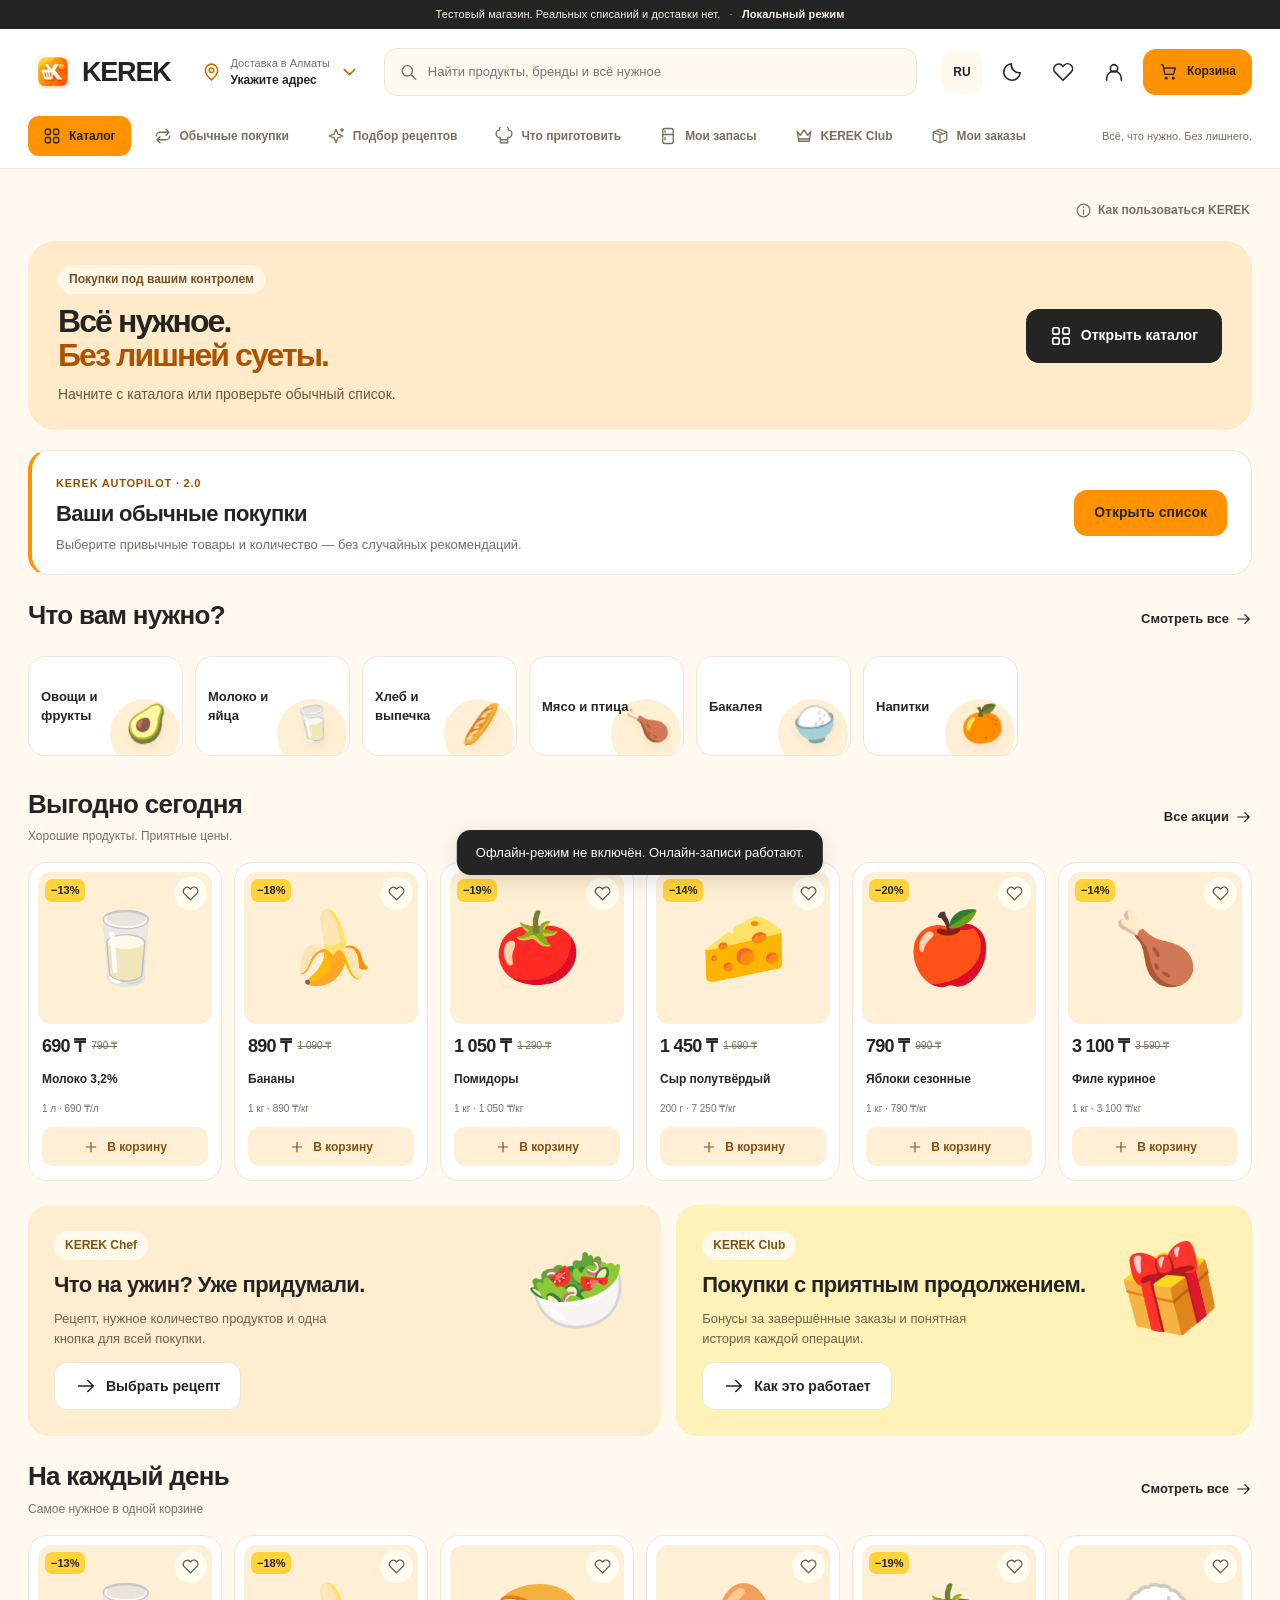
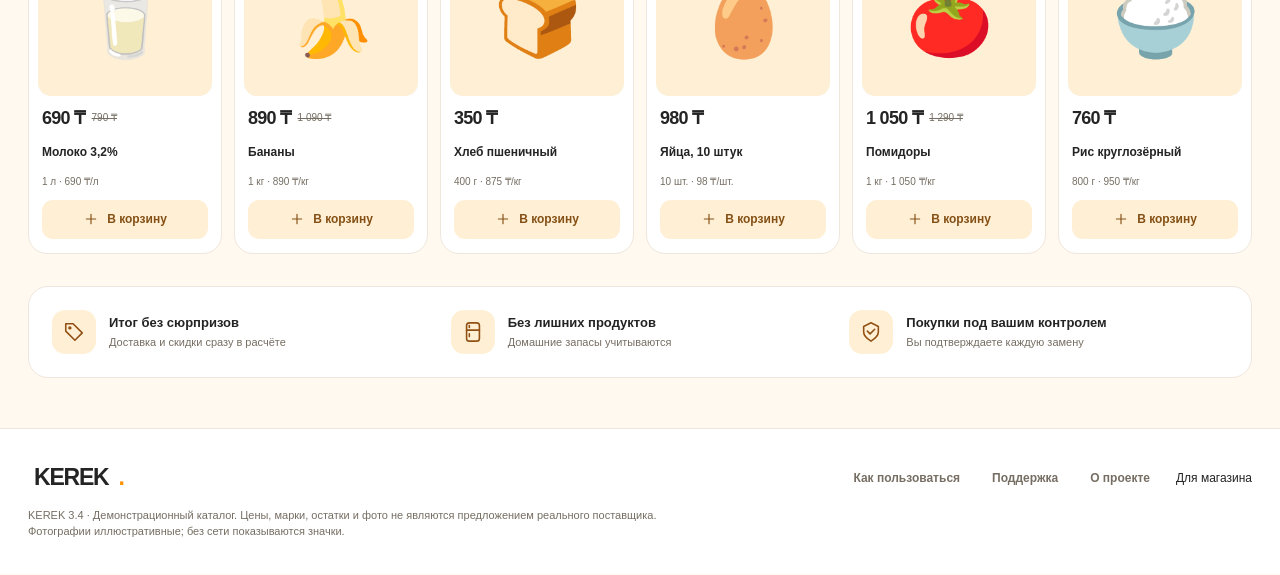
==== commit fc3d2036: "Add files via upload" ====
--- a/index.html
+++ b/index.html
@@ -1,4 +1,4 @@
-<!doctype html><html lang="ru"><head><meta charset="utf-8"><meta name="viewport" content="width=device-width,initial-scale=1,viewport-fit=cover"><meta name="theme-color" content="#FF9200"><meta name="description" content="KEREK — обычные покупки и полная стоимость корзины. Тестовый магазин."><meta name="apple-mobile-web-app-capable" content="yes"><meta name="apple-mobile-web-app-title" content="KEREK"><meta http-equiv="Content-Security-Policy" content="default-src 'self'; script-src 'self' 'sha256-mcNp7kNnvWs3RF6CNknxPbzf4CusZvNX6M3qOigAk4E='; style-src 'self' 'unsafe-inline'; img-src 'self' data: https://images.unsplash.com; connect-src 'self'; font-src 'self'; object-src 'none'; base-uri 'self'; form-action 'self'"><title>KEREK 3.3 · Продуманные покупки</title><link rel="icon" href="icon-32.png" type="image/png"><link rel="apple-touch-icon" href="icon-180.png"><link rel="manifest" href="manifest.webmanifest"><style>:root{--orange:#FF9200;--yellow:#FFD43B;--bg:#FFF9F0;--surface:#FFFFFF;--text:#242424;--muted:#766e63;--line:#eee7dd;--soft:#fff0d5;--hero:#ffebc9;--green:#35654b;--danger:#b12820;--radius:22px;--shadow:0 6px 26px #54320b08;--max:1280px;color-scheme:light}
+<!doctype html><html lang="ru"><head><meta charset="utf-8"><meta name="viewport" content="width=device-width,initial-scale=1,viewport-fit=cover"><meta name="theme-color" content="#FF9200"><meta name="description" content="KEREK — обычные покупки и полная стоимость корзины. Тестовый магазин."><meta name="apple-mobile-web-app-capable" content="yes"><meta name="apple-mobile-web-app-title" content="KEREK"><meta http-equiv="Content-Security-Policy" content="default-src 'self'; script-src 'self' 'sha256-Jv9YQ7hQUVuA1UBAFsZ5BaQ93981jGSEGnqWoGkYhGg='; style-src 'self' 'unsafe-inline'; img-src 'self' data: https://images.unsplash.com; connect-src 'self'; font-src 'self'; object-src 'none'; base-uri 'self'; form-action 'self'"><title>KEREK 3.4 · Продуманные покупки</title><link rel="icon" href="icon-32.png" type="image/png"><link rel="apple-touch-icon" href="icon-180.png"><link rel="manifest" href="manifest.webmanifest"><style>:root{--orange:#FF9200;--yellow:#FFD43B;--bg:#FFF9F0;--surface:#FFFFFF;--text:#242424;--muted:#766e63;--line:#eee7dd;--soft:#fff0d5;--hero:#ffebc9;--green:#35654b;--danger:#b12820;--radius:22px;--shadow:0 6px 26px #54320b08;--max:1280px;color-scheme:light}
 *{box-sizing:border-box}html{scroll-behavior:smooth;scroll-padding-top:120px}body{margin:0;background:var(--bg);font-family:Inter,-apple-system,BlinkMacSystemFont,"Segoe UI",Arial,sans-serif;color:var(--text);font-size:15px;line-height:1.5;-webkit-tap-highlight-color:transparent}button,input,select,textarea{font:inherit}button,a,input,select,textarea{-webkit-tap-highlight-color:transparent}button{cursor:pointer;color:inherit;border:0;background:none;font-weight:600}a{color:inherit;text-decoration:none}button:disabled{cursor:not-allowed;opacity:.5}button,input,select,textarea,a{touch-action:manipulation}button:focus-visible,a:focus-visible,input:focus-visible,select:focus-visible,textarea:focus-visible{outline:3px solid #8b4d00;outline-offset:3px}h1,h2,h3,p{margin-top:0}h1{font-size:36px;line-height:1.16;letter-spacing:-1.3px;margin-bottom:14px}h2{font-size:26px;letter-spacing:-.7px;line-height:1.25;margin-bottom:7px}h3{font-size:18px;line-height:1.3;margin-bottom:10px}p{margin-bottom:15px}svg.icon{width:22px;height:22px;stroke:currentColor;stroke-width:1.75;fill:none;stroke-linecap:round;stroke-linejoin:round;flex-shrink:0}input,select,textarea{border:1px solid var(--line);border-radius:13px;padding:12px 14px;color:var(--text);background:var(--surface);width:100%;min-height:46px}textarea{resize:vertical;min-height:88px}label.field{display:grid;gap:7px;font-size:13px;font-weight:600;margin-bottom:15px}input[type=checkbox]{width:18px;height:18px;min-height:18px;accent-color:var(--orange);flex-shrink:0}input[type=range]{padding:0;accent-color:var(--orange)}label.check{display:flex;gap:10px;align-items:center;min-height:42px;font-size:14px}small,.small{font-size:12px;color:var(--muted)}.muted{color:var(--muted)}.text-danger{color:var(--danger)}.nowrap{white-space:nowrap}.wrap{max-width:var(--max);margin:0 auto;padding:0 28px}.flex{display:flex;align-items:center;gap:12px}.between{justify-content:space-between}.stack{display:grid;gap:16px}.hidden{display:none!important}.mb0{margin-bottom:0}.mt{margin-top:24px}.divider{border:0;border-top:1px solid var(--line);margin:20px 0}.pill{display:inline-flex;align-items:center;gap:7px;padding:6px 11px;border-radius:100px;font-size:12px;font-weight:650;background:var(--soft);line-height:1.4}.pill.green{background:#eaf1e8;color:#305b3f}.pill.dark{background:var(--text);color:var(--surface)}.btn{min-height:46px;padding:12px 20px;border-radius:13px;display:inline-flex;justify-content:center;align-items:center;gap:9px;font-size:14px;font-weight:750;line-height:1.4;transition:transform .14s,background .14s}.btn:active,.icon-btn:active{transform:scale(.97)}.btn.primary{background:var(--orange);color:#242424}.btn.primary:hover{background:#ffa21f}.btn.black{background:#242424;color:#fff}.btn.secondary{background:var(--soft)}.btn.outline{border:1px solid var(--line);background:var(--surface)}.btn.danger{color:var(--danger);background:#fff0ed}.btn.small-btn{min-height:38px;padding:8px 12px;font-size:12px}.btn.block{width:100%}.icon-btn{display:inline-flex;align-items:center;justify-content:center;width:44px;height:44px;flex-shrink:0;border-radius:13px;background:var(--surface);position:relative;transition:background .15s}.icon-btn:hover{background:var(--soft)}.icon-btn.active{color:#a74d00;background:var(--soft)}.icon-btn .count{position:absolute;right:-3px;top:-3px;background:var(--orange);color:#242424;border:2px solid var(--surface);border-radius:20px;font-size:10px;padding:1px 5px;min-width:20px;line-height:15px}.link-btn{font-size:13px;font-weight:700;display:inline-flex;align-items:center;gap:6px;color:var(--text);padding:8px 0}.link-btn svg{width:17px}.note{padding:12px 15px;border-radius:13px;background:var(--soft);font-size:12px;color:var(--muted);line-height:1.6}.error-box{padding:14px;border:1px solid #f0c1b8;border-radius:13px;background:#fff0ed;color:#962a20}.card{background:var(--surface);border:1px solid var(--line);border-radius:var(--radius);padding:24px;box-shadow:var(--shadow)}
 .demo-bar{background:#242424;color:#fff3de;font-size:11px;line-height:1.4;text-align:center;padding:7px 12px;letter-spacing:.1px}.demo-bar span{opacity:.62;margin:0 6px}.header{background:var(--surface);border-bottom:1px solid var(--line);position:sticky;top:0;z-index:20}.header-top{height:85px;display:flex;align-items:center;gap:24px}.brand{display:flex;align-items:center;gap:10px;flex-shrink:0;font-size:27px;font-weight:900;letter-spacing:-1.2px}.brand img{width:38px;height:38px}.address-btn{text-align:left;display:flex;gap:9px;align-items:center;max-width:196px;flex-shrink:0;padding:7px 0}.address-btn svg{color:#cc6b00;width:21px}.address-btn span{display:block;font-size:11px;color:var(--muted);font-weight:400}.address-btn b{display:block;font-size:12px;white-space:nowrap;overflow:hidden;text-overflow:ellipsis;max-width:153px}.searchbox{display:flex;align-items:center;border:1px solid var(--line);border-radius:13px;background:var(--bg);padding:0 14px;flex:1;min-width:120px;gap:10px}.searchbox input{border:0;background:none;min-height:46px;padding:8px 0;outline:none;box-shadow:none;font-size:13px;min-width:0}.searchbox svg{color:var(--muted);width:19px}.header-actions{display:flex;gap:7px;align-items:center}.lang-btn{font-size:12px;background:var(--bg);padding:0 10px;min-width:42px;width:auto}.header-cart{font-size:12px;white-space:nowrap;padding:12px 16px}.header-cart .icon{width:19px}.header-cart b{font-weight:750}.desktop-nav{display:flex;align-items:center;gap:8px;height:54px;padding-bottom:10px;overflow:auto;scrollbar-width:none}.desktop-nav button{display:flex;align-items:center;gap:8px;padding:10px 15px;white-space:nowrap;font-size:12px;border-radius:11px;color:var(--muted);min-height:40px}.desktop-nav button svg{width:18px;height:18px}.desktop-nav button.active{background:var(--soft);color:var(--text)}.desktop-nav .catalog-btn{background:var(--orange);color:#242424}.desktop-nav .nav-end{margin-left:auto;font-size:11px;color:var(--muted);white-space:nowrap}.bottom-nav{display:none}.main{padding-top:26px;padding-bottom:50px;min-height:65vh}.crumb{font-size:12px;color:var(--muted);display:flex;gap:8px;align-items:center;margin-bottom:20px}.crumb svg{width:14px}.page-heading{display:flex;justify-content:space-between;align-items:end;gap:20px;margin-bottom:25px}.page-heading p{margin:9px 0 0;color:var(--muted);font-size:14px}.page-heading h1{margin-bottom:0}.section{margin-top:34px}.section-head{display:flex;align-items:center;justify-content:space-between;gap:10px;margin-bottom:17px}.section-head p{margin:6px 0 0;color:var(--muted);font-size:12px}.hero{display:grid;grid-template-columns:1fr 47%;min-height:315px;border-radius:27px;background:var(--hero);overflow:hidden;position:relative}.hero-copy{padding:32px 0 30px 34px;z-index:2}.hero h1{font-size:44px;line-height:1.07;letter-spacing:-1.9px;max-width:440px;margin:15px 0 15px}.hero h1 span{color:#ad5300}.hero p{font-size:14px;max-width:310px;line-height:1.65;color:#6d553a}.hero .pill{background:#fff6e6;color:#775025}.hero-foot{display:flex;gap:10px;align-items:center;flex-wrap:wrap}.hero-foot .small{max-width:140px;color:#775b3a;line-height:1.4}.hero-art{position:relative;min-height:280px;display:flex;align-items:center;justify-content:center;isolation:isolate}.hero-art:before{content:"";width:360px;height:360px;position:absolute;border-radius:50%;background:#ffd278;right:18px;top:12px;z-index:-1}.hero-fruit{position:absolute;border-radius:26px;display:flex;align-items:center;justify-content:center;box-shadow:0 10px 25px #a3541020;overflow:hidden}.hero-fruit .photo{height:100%;width:100%;border-radius:inherit}.hero-fruit.one{width:195px;height:210px;left:24px;top:61px;transform:rotate(-10deg);background:#fff5de;z-index:2}.hero-fruit.two{width:170px;height:168px;right:30px;top:26px;transform:rotate(10deg);background:#ffe38e}.hero-fruit.three{width:150px;height:130px;right:27px;bottom:22px;transform:rotate(5deg);background:#eef2d5;z-index:3}.hero-tag{background:var(--surface);box-shadow:0 8px 24px #85440b12;padding:10px 15px;border-radius:15px;position:absolute;left:3px;bottom:19px;z-index:4;font-size:11px;display:flex;align-items:center;gap:10px}.hero-tag svg{color:var(--green)}.hero-tag b{display:block;font-size:14px}.hero-art .photo-fallback{font-size:98px}.hero-sticker{position:absolute;right:171px;top:21px;z-index:5;transform:rotate(-12deg);background:var(--text);color:var(--yellow);padding:9px 11px;border-radius:100%;font-weight:900;font-size:16px;line-height:1.2;text-align:center}
 .category-grid{display:grid;grid-template-columns:repeat(6,1fr);gap:12px}.category-tile{background:var(--surface);border:1px solid var(--line);border-radius:17px;padding:12px 12px 11px;text-align:left;overflow:hidden;position:relative;min-height:119px;transition:border-color .2s,transform .2s}.category-tile:hover{border-color:var(--orange);transform:translateY(-2px)}.category-tile b{display:block;font-size:12px;position:relative;z-index:2;max-width:108px}.category-tile .cat-symbol{position:absolute;right:9px;bottom:2px;font-size:51px;line-height:1.2;transform:rotate(-8deg);filter:drop-shadow(0 6px 5px #8e602013)}.category-tile .cat-circle{position:absolute;width:82px;height:82px;background:var(--soft);border-radius:50%;right:2px;bottom:-14px}.product-grid{display:grid;grid-template-columns:repeat(6,minmax(0,1fr));gap:12px}.product{background:var(--surface);border:1px solid var(--line);border-radius:19px;padding:9px;display:flex;flex-direction:column;min-width:0;transition:box-shadow .18s,transform .18s}.product:hover{box-shadow:0 7px 24px #5e3c1610;transform:translateY(-2px)}.product-photo{width:100%;position:relative;margin-bottom:9px;border-radius:13px;overflow:hidden;aspect-ratio:1.15;background:#f9f5ed}.photo{position:relative;display:block;overflow:hidden;background:var(--photo-bg,#f8f5ed);width:100%;height:100%;border-radius:inherit}.photo img{position:absolute;inset:0;width:100%;height:100%;object-fit:cover;opacity:0;transition:opacity .2s}.photo img.loaded{opacity:1}.photo-fallback{display:flex;align-items:center;justify-content:center;position:absolute;inset:0;font-size:70px;line-height:1;filter:drop-shadow(0 8px 6px #3f3c2314)}.product-photo .photo{position:absolute;inset:0}.sale-badge{position:absolute;left:7px;top:7px;border-radius:7px;background:var(--yellow);color:#242424;font-size:11px;font-weight:800;padding:3px 6px;z-index:2}.fav-btn{position:absolute;right:5px;top:5px;border-radius:50%;width:33px;height:33px;z-index:3;background:#fffef5dd;color:#5d5246;min-height:33px}.fav-btn .icon{width:17px;height:17px}.fav-btn.active .icon{fill:#fa9500;stroke:#a45300}.product-info{padding:1px 4px 5px;flex:1;display:flex;flex-direction:column}.product-prices{display:flex;align-items:center;gap:7px;flex-wrap:wrap;margin:1px 0 5px;line-height:1.25}.product-prices b{font-size:18px;letter-spacing:-.7px;white-space:nowrap}.product-prices del{font-size:10px;color:var(--muted)}.product-title{text-align:left;font-size:12px;font-weight:550;padding:0;margin-bottom:4px;line-height:1.45;min-height:35px;display:-webkit-box;-webkit-line-clamp:2;-webkit-box-orient:vertical;overflow:hidden}.product-unit{font-size:10px;color:var(--muted);margin-bottom:11px}.product .add-btn{margin-top:auto;background:var(--soft);border-radius:11px;width:100%;display:flex;align-items:center;justify-content:center;gap:8px;min-height:39px;font-size:12px;color:#845016}.product .add-btn .icon{width:16px}.qty{margin-top:auto;min-height:39px;background:var(--orange);color:#242424;display:flex;justify-content:space-between;align-items:center;border-radius:11px;overflow:hidden;font-size:13px;font-weight:750}.qty button{width:38px;min-height:39px;display:flex;align-items:center;justify-content:center}.qty svg{width:16px}.benefit-grid{display:grid;grid-template-columns:1.1fr 1fr;gap:15px}.feature-panel{padding:25px;border:1px solid var(--line);border-radius:21px;position:relative;overflow:hidden;background:var(--surface)}.feature-panel.orange{background:#ffedcf;border-color:#ffedcf;color:#242424}.feature-panel.yellow{background:#fff2b8;border-color:#fff2b8;color:#242424}.feature-panel p{max-width:300px;color:#776047;font-size:13px;margin-bottom:14px}.feature-panel h3{font-size:22px;letter-spacing:-.6px}.feature-panel .feature-symbol{position:absolute;right:30px;top:24px;transform:rotate(-14deg);font-size:82px;opacity:.95}.feature-panel .content{max-width:75%;position:relative;z-index:1}.info-strip{display:grid;grid-template-columns:repeat(3,1fr);gap:20px;margin-top:32px;padding:23px;border-radius:20px;border:1px solid var(--line);background:var(--surface)}.info-item{display:flex;gap:13px;align-items:center}.info-item svg{background:var(--soft);box-sizing:content-box;padding:11px;border-radius:13px;color:#925114}.info-item b{font-size:13px;display:block}.info-item span{font-size:11px;color:var(--muted);display:block;margin-top:2px}.footer{border-top:1px solid var(--line);padding:28px 0 34px;background:var(--surface)}.footer .brand{font-size:23px}.footer p{font-size:11px;color:var(--muted);margin:8px 0 0;max-width:650px}.footer-links{display:flex;gap:20px;align-items:center;flex-wrap:wrap;font-size:12px}.footer-links button{font-size:12px;color:var(--muted)}
@@ -24,6 +24,12 @@
 @media(prefers-reduced-motion:reduce){html{scroll-behavior:auto}.cart-dock{transition:none}}
 
 main#main:focus{outline:none}
+/* KEREK 3.4: optional guidance and quieter status, reuses both theme palettes. */
+.app-help-line{display:flex;justify-content:flex-end;margin:-4px 0 12px}.app-help-line .btn{min-height:38px;padding:6px 2px;font-size:12px;color:var(--muted);font-weight:600}.app-help-line .icon{width:17px;height:17px}
+.guide-grid{display:grid;grid-template-columns:repeat(3,minmax(0,1fr));gap:16px;margin:22px 0}.guide-step{display:flex;flex-direction:column;align-items:flex-start;gap:8px}.guide-step h2{font-size:22px;letter-spacing:-.6px}.guide-step p{font-size:14px;line-height:1.65}.guide-step .btn{margin-top:auto}.guide-number{font-size:13px;font-weight:800;letter-spacing:1px;color:#925000;background:var(--soft);padding:8px 12px;border-radius:12px}.guide-faq details{border-bottom:1px solid var(--line);padding:5px 0}.guide-faq details:last-child{border:0}.guide-faq summary{cursor:pointer;min-height:50px;padding:13px 0;font-weight:650}.guide-faq p{line-height:1.75;color:var(--muted);max-width:850px;font-size:14px}.guide-footer{display:flex;gap:10px;flex-wrap:wrap;margin:22px 0}.network-note{border-left:4px solid var(--orange)}
+body[data-theme=dark] .guide-number{color:#ffd38b}.spec-row strong{overflow-wrap:anywhere;text-align:right;max-width:60%}
+@media(max-width:767px){.guide-grid{grid-template-columns:1fr}.guide-step{padding:20px}.guide-step h2{font-size:21px}.guide-footer .btn{width:100%}.app-help-line{margin-bottom:9px}.guide-faq{padding:20px}}
+@media(prefers-reduced-motion:reduce){html{scroll-behavior:auto}*,*::before,*::after{transition:none!important;animation:none!important}}
 
 /* KEREK 3.2 shared tokens; small home teaser, detailed tools on their own page. */
 .ka-compact{display:flex;align-items:center;justify-content:space-between;gap:22px;background:var(--surface);border:1px solid var(--line);border-left:4px solid var(--orange);border-radius:20px;padding:20px 24px;margin:20px 0}.ka-compact h2{font-size:22px;letter-spacing:-.6px;margin:7px 0}.ka-compact p{font-size:13px;line-height:1.5;color:var(--muted);margin:0;max-width:560px}.ka-compact>.btn{flex-shrink:0}.ka-eyebrow{font-size:11px;letter-spacing:.07em;font-weight:800;color:#955000}.ka-two{display:grid;grid-template-columns:minmax(0,1.4fr) minmax(0,1fr);gap:20px;align-items:start}.ka-two .card{min-width:0}.ka-line{display:flex;align-items:center;gap:12px;border-bottom:1px solid var(--line);padding:15px 0;min-width:0}.ka-line .grow{flex:1;min-width:0}.ka-line b{font-size:15px;overflow-wrap:anywhere}.ka-line p{margin:6px 0 0}.ka-line>.btn{padding:9px 12px;min-height:44px;flex-shrink:0}.ka-muted,.ka-footnote{color:var(--muted);font-size:13px;line-height:1.6}.ka-footnote{margin-top:20px}.ka-qty{flex:0 0 88px;font-size:11px;color:var(--muted);line-height:1.35}.ka-qty input{padding:10px 8px;margin-top:6px;min-height:44px;font-size:16px}.ka-tabs{display:flex;flex-wrap:wrap;gap:9px;margin:16px 0 22px}.ka-tabs .btn[aria-pressed=true]{background:var(--orange);color:#242424}.ka-tabs .btn{font-size:13px}.ka-total{padding:18px 0;margin:12px 0;border-top:1px solid var(--line);border-bottom:1px solid var(--line);font-size:15px}.ka-total strong{display:block;font-size:32px;letter-spacing:-.6px;margin-top:6px}.ka-summary .btn.block+.btn{margin-top:10px}.ka-empty{padding:28px 10px;text-align:center}.ka-empty p{color:var(--muted)}.ka-two .form-error{color:var(--danger)}.ka-two .page-head{margin-bottom:20px}body[data-theme=dark] .ka-eyebrow{color:#ffcb86}body[data-theme=dark] .ka-muted,body[data-theme=dark] .ka-footnote,body[data-theme=dark] .ka-qty{color:#d9cdbd}body[data-theme=dark] .note{color:#e4d3b9}body[data-theme=dark] .error-box,body[data-theme=dark] .form-error{background:#392524;color:#ffc5bb}body[data-theme=dark] .ka-total{color:#fff3e6}.ka-line .btn:focus-visible{outline:3px solid var(--orange)}
@@ -34,7 +40,7 @@
 
 @media(max-width:767px){.hero-copy>p{display:none}.hero h1{font-size:28px;margin:10px 0 14px}.hero-foot .btn{min-height:42px;padding:10px 18px}}
 @media(min-width:1000px){.hero{padding:24px 30px!important}.hero-copy{max-width:none;display:grid;grid-template-columns:minmax(0,1fr) auto;column-gap:45px;align-items:center}.hero-copy>.pill{justify-self:start;grid-column:1}.hero h1{font-size:32px;max-width:none;grid-column:1}.hero-copy>p{grid-column:1;max-width:none;margin:0}.hero-foot{grid-column:2;grid-row:1/4}.hero-foot .btn{padding:16px 24px}}
-</style></head><body><a class="skip-link" href="#main">К содержимому / Мазмұнға</a><div id="app"><div class="boot"><div class="boot-logo">KEREK<span>●</span></div><p>Готовим удобные покупки / Сатып алуды дайындап жатырмыз</p></div></div><dialog id="modal" aria-labelledby="modal-title"></dialog><div id="toast" role="status" aria-live="polite"></div><div id="cart-live" class="sr-only" role="status" aria-live="polite" aria-atomic="true"></div><noscript>Для работы нужен JavaScript. Не очищайте данные браузера.</noscript><script>window.KEREK_CONFIG={version:'3.3.0',mode:'static'};
+</style></head><body><a class="skip-link" href="#main">К содержимому / Мазмұнға</a><div id="app"><div class="boot"><div class="boot-logo">KEREK<span>●</span></div><p>Готовим удобные покупки / Сатып алуды дайындап жатырмыз</p></div></div><dialog id="modal" aria-labelledby="modal-title"></dialog><div id="toast" role="status" aria-live="polite"></div><div id="cart-live" class="sr-only" role="status" aria-live="polite" aria-atomic="true"></div><noscript>Для работы нужен JavaScript. Не очищайте данные браузера.</noscript><script>window.KEREK_CONFIG={version:'3.4.0',mode:'static'};
 /* Startup watchdog: visible recovery instead of an eternal skeleton. */
 window.KEREK_BOOT_DONE=false;
 (function(){'use strict';let failed=false;
@@ -60,26 +66,46 @@
 const clone=x=>JSON.parse(JSON.stringify(x));
 function cleanCart(cart,products){const out={};if(!cart||typeof cart!=='object'||Array.isArray(cart))return out;for(const p of products){const n=Number(cart[p.id]);if(int(n,1,99)&&p.active&&p.stock>0)out[p.id]=Math.min(n,p.stock);}return out;}
 function distance(a,b){a=norm(a);b=norm(b);let v=Array.from({length:b.length+1},(_,i)=>i);for(let i=0;i<a.length;i++){let w=[i+1];for(let j=0;j<b.length;j++)w[j+1]=Math.min(w[j]+1,v[j+1]+1,v[j]+(a[i]===b[j]?0:1));v=w;}return v[b.length];}
-function search(products,query){const q=norm(query);if(!q)return {items:products,corrected:false};const words=q.split(' ');let direct=products.filter(p=>{let s=norm(p.name+' '+p.name_kk+' '+p.brand);return words.every(w=>s.includes(w));});if(direct.length)return {items:direct,corrected:false};return {items:products.filter(p=>{const ws=norm(p.name+' '+p.name_kk+' '+p.brand).split(' ');return words.every(w=>ws.some(x=>w.length>=4&&distance(x,w)<= (w.length>7?2:1)));}),corrected:true};}
+function search(products,query){const q=norm(String(query??'').slice(0,160));if(!q)return {items:products,corrected:false};const words=q.split(' ');let direct=products.filter(p=>{let s=norm(p.name+' '+p.name_kk+' '+p.brand);return words.every(w=>s.includes(w));});if(direct.length)return {items:direct,corrected:false};return {items:products.filter(p=>{const ws=norm(p.name+' '+p.name_kk+' '+p.brand).split(' ');return words.every(w=>ws.some(x=>w.length>=4&&distance(x,w)<= (w.length>7?2:1)));}),corrected:true};}
+// All money here is integer KZT in this demo catalogue; corrupt input fails closed.
+const MAX_MONEY=1000000000000;
+const validMoney=n=>typeof n==='number'&&Number.isSafeInteger(n)&&n>=0&&n<=MAX_MONEY;
+function businessDate(now=new Date()){
+ const parts=new Intl.DateTimeFormat('en-CA',{timeZone:'Asia/Almaty',year:'numeric',month:'2-digit',day:'2-digit'}).formatToParts(now),get=k=>parts.find(p=>p.type===k).value;
+ return get('year')+'-'+get('month')+'-'+get('day');
+}
 function quote(cart,products,settings,{promo='',bonus=0,balance=0,zone='almaty'}={}){
  const errors=[],lines=[];let subtotal=0,savings=0;
- if(!cart||typeof cart!=='object'||Array.isArray(cart))return {errors:['invalid_cart'],lines:[],subtotal:0,discount:0,bonus:0,delivery:0,total:0,savings:0};
- for(const [id,qty] of Object.entries(cart)){
-  const p=products.find(x=>x.id===id);
+ const failed=code=>({errors:[code],lines:[],subtotal:0,discount:0,bonus:0,delivery:0,total:0,savings:0,maxBonus:0,bonusEarned:0,freeRemaining:0,promoError:''});
+ if(!cart||typeof cart!=='object'||Array.isArray(cart)||Object.keys(cart).length>500)return failed('invalid_cart');
+ if(!Array.isArray(products)||!settings||!['deliveryFee','freeDeliveryFrom','minOrder'].every(k=>validMoney(settings[k]))||!['bonusRate','maxBonusPercent'].every(k=>typeof settings[k]==='number'&&Number.isFinite(settings[k])&&settings[k]>=0&&settings[k]<=100)||!Array.isArray(settings.promos)||!Array.isArray(settings.zones))return failed('invalid_settings');
+ if(!validMoney(balance)||!validMoney(bonus))errors.push('invalid_bonus');
+ for(const [id,value] of Object.entries(cart)){
+  const p=products.find(x=>x&&x.id===id),qty=Number(value);
   if(!p||!p.active){errors.push('unknown_product:'+id);continue;}
-  if(!int(qty,1,99)){errors.push('invalid_quantity:'+id);continue;}
+  if(!int(value,1,99)||typeof value==='boolean'){errors.push('invalid_quantity:'+id);continue;}
+  if(!validMoney(p.price)||!Number.isSafeInteger(p.stock)||p.stock<0||!(Number.isFinite(p.pack)&&p.pack>0)||!['g','ml','pc'].includes(p.unit)){errors.push('invalid_product:'+id);continue;}
   if(qty>p.stock)errors.push('stock:'+id);
-  const amount=p.price*qty;subtotal+=amount;savings+=Math.max(0,p.oldPrice-p.price)*qty;lines.push({id,qty,name:p.name,name_kk:p.name_kk,price:p.price,amount});
+  const amount=p.price*qty;if(!validMoney(amount)||!validMoney(subtotal+amount)){errors.push('amount_overflow');continue;}
+  subtotal+=amount;const old=validMoney(p.oldPrice)?p.oldPrice:p.price;const difference=Math.max(0,old-p.price)*qty;
+  if(validMoney(savings+difference))savings+=difference;
+  lines.push({id,qty,name:p.name,name_kk:p.name_kk,price:p.price,amount});
  }
  let discount=0,promoError='';
  const code=String(promo).trim().toUpperCase();
- if(code){const p=settings.promos.find(p=>p.code===code&&p.active&&(!p.endsAt||p.endsAt>=new Date().toISOString().slice(0,10)));if(!p)promoError='promo_invalid';else if(subtotal<p.minSubtotal)promoError='promo_min';else discount=Math.min(p.maxDiscount,Math.floor(subtotal*p.percent/100));}
- const maxBonus=Math.max(0,Math.min(Math.floor(balance),Math.floor((subtotal-discount)*settings.maxBonusPercent/100)));
- const usedBonus=int(bonus,0,1e9)?Math.min(Number(bonus),maxBonus):0;
- const z=(settings.zones||[]).find(z=>z.id===zone&&z.enabled);
+ if(code){const p=settings.promos.find(p=>p&&p.code===code&&p.active&&(!p.endsAt||validDate(p.endsAt)&&p.endsAt>=businessDate()));
+  if(!p)promoError='promo_invalid';
+  else if(!validMoney(p.minSubtotal)||!validMoney(p.maxDiscount)||typeof p.percent!=='number'||!Number.isFinite(p.percent)||p.percent<0||p.percent>100)errors.push('invalid_settings');
+  else if(subtotal<p.minSubtotal)promoError='promo_min';
+  else discount=Math.min(subtotal,p.maxDiscount,Math.floor(subtotal*p.percent/100));
+ }
+ const maxBonus=Math.max(0,Math.min(validMoney(balance)?balance:0,Math.floor((subtotal-discount)*settings.maxBonusPercent/100)));
+ const usedBonus=validMoney(bonus)?Math.min(bonus,maxBonus):0;
+ const z=settings.zones.find(z=>z&&z.id===zone&&z.enabled);
  if(lines.length&&!z)errors.push('zone_unavailable');
- const delivery=lines.length&&subtotal<settings.freeDeliveryFrom?(z?.fee??settings.deliveryFee):0;
- const total=Math.max(0,subtotal-discount-usedBonus)+delivery;
+ if(z&&!validMoney(z.fee))errors.push('invalid_settings');
+ const delivery=lines.length&&subtotal<settings.freeDeliveryFrom?(validMoney(z?.fee)?z.fee:settings.deliveryFee):0;
+ const total=Math.max(0,subtotal-discount-usedBonus)+delivery;if(!validMoney(total))return failed('amount_overflow');
  return {lines,errors,subtotal,discount,bonus:usedBonus,maxBonus,delivery,total,savings:savings+discount+usedBonus,promoError,bonusEarned:Math.floor(Math.max(0,subtotal-discount-usedBonus)*settings.bonusRate/100),freeRemaining:Math.max(0,settings.freeDeliveryFrom-subtotal)};
 }
 
@@ -104,9 +130,10 @@
 }
 
 function aggregate(recipeIds,people,recipes,products,pantry=[],overrides={}){
- const requirements={},byIngredient={};const missing=[];
+ const requirements=Object.create(null),byIngredient=Object.create(null);const missing=[];
+ if(!int(people,1,8)||!Array.isArray(recipeIds)||recipeIds.length>100)return {cart:{},details:[],missing:['invalid_plan']};
  for(const rid of recipeIds){const r=recipes.find(r=>r.id===rid);if(!r){missing.push(rid);continue;}for(const i of r.ingredients){requirements[i.key]=(requirements[i.key]||0)+i.amount*people;byIngredient[i.key]=i.unit;}}
- const atHome={};
+ const atHome=Object.create(null);
  for(const h of usablePantry(pantry)){if(h.unit!==byIngredient[h.ingredient])continue;atHome[h.ingredient]=(atHome[h.ingredient]||0)+Number(h.amount);}
  const cart={},details=[];
  for(const [key,required] of Object.entries(requirements)){
@@ -170,7 +197,7 @@
 // Shared order eligibility. Recipe completion and eligibility for checkout are different facts.
 function orderReadiness(cart,products,settings,options={}){
  const q=quote(cart,products,settings,options),rows=[];
- for(const [id,value] of Object.entries(cart||{})){
+ for(const [id,value] of Object.entries(cart&&typeof cart==='object'&&!Array.isArray(cart)?cart:{})){
   const product=products.find(p=>p.id===id),qty=Number(value);
   const available=product&&product.active?Math.max(0,Math.min(99,Math.floor(Number(product.stock)||0))):0;
   const issue=!product||!product.active?'unavailable':!int(qty,1,99)?'quantity':qty>available?'stock':'';
@@ -202,7 +229,7 @@
  return null;
 }
 
-return {orderReadiness,removalPatch,restoreRemoved,DRAFT_DAYS,readDraft,localDate,validDate,pantryStatus,usablePantry,substitute,norm,int,clone,cleanCart,distance,search,quote,aggregate,parseRequest,parseExclusions,makePlan,cheaper};
+return {MAX_MONEY,validMoney,businessDate,orderReadiness,removalPatch,restoreRemoved,DRAFT_DAYS,readDraft,localDate,validDate,pantryStatus,usablePantry,substitute,norm,int,clone,cleanCart,distance,search,quote,aggregate,parseRequest,parseExclusions,makePlan,cheaper};
 });
 
 ;
@@ -213,7 +240,7 @@
 (function(root,factory){if(typeof module==='object'&&module.exports)module.exports=factory;else root.KerekStorageFactory=factory;})(typeof globalThis!=='undefined'?globalThis:this,function(storage,locks,scope){
 'use strict';
 const legacyKeys=['kerek_v3','kerek_autopilot_v1','kerek_autopilot_manual_v1','kerek_basket','kerek_fav','kerek_pantry','kerek_orders','kerek_profile','kerek_support','kerek_csrf_v3'];
-const key='kerek_3_2:'+scope,original=key+':before-update',preImport=key+':before-import';
+const key='kerek_3_2:'+scope,original=key+':before-update',preImport=key+':before-import',upgrade=key+':before-3.4';
 let writable=false,lastRaw=null,release=null,opened=false;
 const error=(code)=>{const e=new Error(code);e.storage=true;return e;};
 function read(){const raw=storage.getItem(key);lastRaw=raw;if(!raw)return null;let value;try{value=JSON.parse(raw);}catch{throw error('storage_corrupt');}if(!value||Array.isArray(value)||typeof value!=='object'||value.version!==32||!Number.isSafeInteger(value.revision)||value.revision<0)throw error('storage_corrupt');return value;}
@@ -229,31 +256,32 @@
 async function open(){if(!opened){await acquire();opened=true;}return read();}
 function assertWritable(){if(!writable)throw error('storage_readonly');}
 function write(value){assertWritable();const live=storage.getItem(key);if(live!==lastRaw)throw error('storage_conflict');const prev=lastRaw?JSON.parse(lastRaw):null;
+ if((prev?.revision||0)>=Number.MAX_SAFE_INTEGER-1)throw error('storage_corrupt');
  const next={...value,version:32,revision:(prev?.revision||0)+1};const raw=JSON.stringify(next);storage.setItem(key,raw);lastRaw=raw;return JSON.parse(raw);
 }
-function backup(kind='migration'){assertWritable();const k=kind==='import'?preImport:original;if(kind!=='import'&&storage.getItem(k))return;
+function backup(kind='migration'){assertWritable();const k=kind==='import'?preImport:kind==='upgrade'?upgrade:original;if(kind!=='import'&&storage.getItem(k))return;
  const values={};if(lastRaw)values[key]=lastRaw;else for(const k of legacyKeys.filter(k=>k!=='kerek_csrf_v3')){const raw=storage.getItem(k);if(raw!==null)values[k]=raw;}
  if(Object.keys(values).length)storage.setItem(k,JSON.stringify({at:new Date().toISOString(),values}));
 }
 function erase(empty){assertWritable();if(storage.getItem(key)!==lastRaw)throw error('storage_conflict');
  // Write an empty tombstone first. Interrupted cleanup cannot re-import old personal data.
- const clean=write(empty);for(const k of [...legacyKeys,original,preImport])storage.removeItem(k);return clean;
-}
-function recovery(){const out={};for(const k of [key,original,preImport,...legacyKeys]){const raw=storage.getItem(k);if(raw!==null&&k!=='kerek_csrf_v3')out[k]=raw;}return out;}
+ const clean=write(empty);for(const k of [...legacyKeys,original,preImport,upgrade])storage.removeItem(k);return clean;
+}
+function recovery(){const out={};for(const k of [key,original,preImport,upgrade,...legacyKeys]){const raw=storage.getItem(k);if(raw!==null&&k!=='kerek_csrf_v3')out[k]=raw;}return out;}
 function latest(){return lastRaw?JSON.parse(lastRaw):null;}
-return {key,original,preImport,legacyKeys,open,retry,read,write,backup,erase,recovery,latest,assertWritable,get writable(){return writable;},get serialized(){return lastRaw;},close(){release?.();release=null;opened=false;}};
+return {key,original,preImport,upgrade,legacyKeys,open,retry,read,write,backup,erase,recovery,latest,assertWritable,get writable(){return writable;},get serialized(){return lastRaw;},close(){release?.();release=null;opened=false;}};
 });
 
 ;
-/* KEREK Autopilot 2.0: explicit regular quantities; draft quote covers the WHOLE basket. */
+/* KEREK Autopilot 2.2: explicit regular quantities; draft quote covers the WHOLE basket. */
 (function(root,factory){if(typeof module==='object'&&module.exports)module.exports=factory(require('./core.js'));else root.KerekAutopilotCore=factory(root.KerekCore);})(typeof globalThis!=='undefined'?globalThis:this,function(C){
 'use strict';
 const LIMIT=10000000;
 const defaults=()=>({schema:2,monthly:100000,weekly:20000,regular:[],expenses:[]});
 function validate(x){
  if(!x||x.schema!==2||!Number.isSafeInteger(x.monthly)||!Number.isSafeInteger(x.weekly)||!C.int(x.monthly,1,LIMIT)||!C.int(x.weekly,1,LIMIT)||!Array.isArray(x.regular)||!Array.isArray(x.expenses)||x.regular.length>150||x.expenses.length>5000)throw new Error('invalid_autopilot');
- const ids=new Set();for(const r of x.regular){if(typeof r.id!=='string'||r.id.length>100||ids.has(r.id)||!Number.isSafeInteger(r.qty)||!C.int(r.qty,1,99))throw new Error('invalid_regular');ids.add(r.id);}
- ids.clear();for(const r of x.expenses){if(!r||typeof r.id!=='string'||r.id.length>100||ids.has(r.id)||!Number.isSafeInteger(r.amount)||!C.int(r.amount,1,LIMIT)||!C.validDate(r.date)||typeof r.note!=='string'||r.note.length>160)throw new Error('invalid_expense');ids.add(r.id);}
+ const ids=new Set();for(const r of x.regular){if(typeof r.id!=='string'||!r.id||r.id.length>100||['__proto__','constructor','prototype'].includes(r.id)||ids.has(r.id)||!Number.isSafeInteger(r.qty)||!C.int(r.qty,1,99))throw new Error('invalid_regular');ids.add(r.id);}
+ ids.clear();for(const r of x.expenses){if(!r||typeof r.id!=='string'||!r.id||r.id.length>100||['__proto__','constructor','prototype'].includes(r.id)||ids.has(r.id)||!Number.isSafeInteger(r.amount)||!C.int(r.amount,1,LIMIT)||(!C.validDate(r.date)||r.date>C.localDate())||typeof r.note!=='string'||r.note.length>160)throw new Error('invalid_expense');ids.add(r.id);}
  return x;
 }
 function migrate(settings={},manual=[]){
@@ -280,6 +308,8 @@
  return products.filter(p=>p.active&&p.stock>0).map(p=>({p,qty:latest.get(p.id)||1,reason:latest.has(p.id)?'history':favorites.includes(p.id)?'favorite':'catalog'})).sort((a,b)=>({history:0,favorite:1,catalog:2}[a.reason]-{history:0,favorite:1,catalog:2}[b.reason])||Number(b.p.popularity||0)-Number(a.p.popularity||0));
 }
 function propose({cart={},regular=[],pantry=[],products=[],settings,options={},mode='merge',budget}){
+ if(!Number.isSafeInteger(budget)||budget<0||budget>LIMIT)throw new Error('invalid_budget');
+ if(!['merge','replace'].includes(mode)||!Array.isArray(regular)||regular.length>150||new Set(regular.map(x=>x?.id)).size!==regular.length)throw new Error('invalid_regular');
  const base=mode==='replace'?{}:{...cart},next={...base},home=new Map(),notes=[],items=[],missing=[];
  for(const x of C.usablePantry(pantry)){const k=x.ingredient+'|'+x.unit;home.set(k,(home.get(k)||0)+Number(x.amount));}
  for(const line of regular){const p=products.find(p=>p.id===line.id);if(!p||!p.active){missing.push({id:line.id,reason:'unavailable'});continue;}
@@ -297,6 +327,59 @@
  return {cart:next,items,notes,missing,quote,order,before,budget,overrun,shortMinimum,changed,ready,mode};
 }
 return {defaults,validate,migrate,spend,candidates,propose};
+});
+
+;
+/* KEREK 3.4 — bounded state validation before import/write. No HTML, no I/O.
+   Reject damaged records instead of silently filtering personal history. */
+(function(root,factory){if(typeof module==='object'&&module.exports)module.exports=factory(require('./core.js'),require('./autopilot-core.js'));else root.KerekSafety=factory(root.KerekCore,root.KerekAutopilotCore);})(typeof globalThis!=='undefined'?globalThis:this,function(C,A){
+'use strict';
+const MAX_BYTES=10000000,MAX_MONEY=1000000000000;
+const object=x=>x!==null&&typeof x==='object'&&!Array.isArray(x);
+const fail=(path)=>{const e=new Error('invalid_backup');e.field=path;e.storage=true;throw e;};
+const string=(x,max,path,empty=true)=>{if(typeof x!=='string'||x.length>max||(!empty&&!x.trim()))fail(path);};
+const number=(x,max,path,min=0,integer=true)=>{if(typeof x!=='number'||!Number.isFinite(x)||x<min||x>max||(integer&&!Number.isSafeInteger(x)))fail(path);};
+const identifier=(x,path)=>{string(x,100,path,false);if(['__proto__','prototype','constructor'].includes(x))fail(path);};
+function array(x,max,path){if(!Array.isArray(x)||x.length>max)fail(path);return x;}
+function unique(xs,path){const ids=new Set();for(const x of xs){if(!object(x))fail(path);identifier(x.id,path+'.id');if(ids.has(x.id))fail(path+'.duplicate');ids.add(x.id);}return xs;}
+function validateState(s){
+ if(!object(s)||![3,32].includes(s.version))fail('version');
+ if(s.revision!==undefined)number(s.revision,Number.MAX_SAFE_INTEGER-1,'revision');
+ for(const [k,max] of Object.entries({name:80,phone:30,promo:40}))if(s[k]!==undefined)string(s[k],max,k);
+ if(s.language!==undefined&&!['ru','kk'].includes(s.language))fail('language');
+ if(s.theme!==undefined&&!['light','dark'].includes(s.theme))fail('theme');
+ for(const k of ['balance','bonus'])if(s[k]!==undefined)number(s[k],MAX_MONEY,k);
+ if(!object(s.cart)||Object.keys(s.cart).length>500)fail('cart');
+ for(const [id,qty] of Object.entries(s.cart)){identifier(id,'cart.id');number(qty,99,'cart.'+id,1);}
+ for(const k of ['favorites','seen']){if(s[k]!==undefined){for(const id of array(s[k],10000,k))identifier(id,k);}}
+ if(s.pantry!==undefined)for(const x of unique(array(s.pantry,150,'pantry'),'pantry')){
+  string(x.ingredient,100,'pantry.ingredient',false);number(x.amount,1000000,'pantry.amount',0,false);
+  if(!['g','ml','pc'].includes(x.unit))fail('pantry.unit');
+  if(x.unit==='pc'&&!Number.isInteger(x.amount))fail('pantry.amount');
+  for(const k of ['expiresAt','checkedAt'])if(x[k]!==undefined&&x[k]!==''&&!C.validDate(x[k]))fail('pantry.'+k);
+  if(x.confirmed!==undefined&&typeof x.confirmed!=='boolean')fail('pantry.confirmed');
+ }
+ if(s.addresses!==undefined)for(const x of unique(array(s.addresses,10,'addresses'),'addresses')){string(x.text,300,'address.text');for(const k of ['label','zone'])if(x[k]!==undefined)string(x[k],80,'address.'+k);}
+ if(s.orders!==undefined)for(const o of unique(array(s.orders,10000,'orders'),'orders')){
+  if(!object(o.quote))fail('order.quote');number(o.quote.total,MAX_MONEY,'order.total');
+  for(const k of ['subtotal','discount','bonus','delivery','bonusEarned','savings'])if(o.quote[k]!==undefined)number(o.quote[k],MAX_MONEY,'order.quote.'+k);
+  for(const k of ['status','createdAt','created_at','slot','paymentStatus'])if(o[k]!==undefined)string(o[k],150,'order.'+k);
+  for(const k of ['address','comment'])if(o[k]!==undefined)string(o[k],500,'order.'+k);
+  for(const x of array(o.items,500,'order.items')){if(!object(x))fail('order.item');string(x.name,300,'item.name');number(x.qty,99,'item.qty',1);if(x.id!==undefined)string(x.id,100,'item.id');if(x.price!==undefined)number(x.price,MAX_MONEY,'item.price');}
+  if(o.timeline!==undefined)for(const x of array(o.timeline,1000,'order.timeline')){if(!object(x))fail('timeline');string(x.status,100,'timeline.status');if(x.at!==undefined)string(x.at,100,'timeline.at');}
+ }
+ if(s.tickets!==undefined)for(const x of unique(array(s.tickets,10000,'tickets'),'tickets')){string(x.text,3000,'ticket.text');for(const k of ['reply','kind','orderId','status','createdAt'])if(x[k]!==undefined)string(x[k],k==='reply'?10000:150,'ticket.'+k);}
+ if(s.ledger!==undefined)for(const x of array(s.ledger,10000,'ledger')){if(!object(x))fail('ledger');number(x.delta,MAX_MONEY,'ledger.delta',-MAX_MONEY);}
+ if(s.autopilot!==undefined)A.validate(s.autopilot);
+ if(s.cartBudget!==undefined&&s.cartBudget!==null){if(!object(s.cartBudget))fail('cartBudget');number(s.cartBudget.amount,10000000,'cartBudget.amount',1);}
+ if(s.pendingOrder!==undefined&&s.pendingOrder!==null){if(!object(s.pendingOrder))fail('pendingOrder');identifier(s.pendingOrder.key,'pendingOrder.key');string(s.pendingOrder.fingerprint,200000,'pendingOrder.fingerprint');}
+ // Expired drafts are intentionally not restored, but other history is never discarded here.
+ for(const k of ['checkoutDraft','supportDraft'])if(s[k]!==undefined&&s[k]!==null&&!object(s[k]))fail(k);
+ return s;
+}
+function parseJSON(text){if(typeof text!=='string'||text.length>MAX_BYTES)fail('file.size');let x;try{x=JSON.parse(text);}catch{fail('json');}if(!object(x))fail('json');return x;}
+function summary(s){validateState(s);return {orders:(s.orders||[]).length,cart:Object.values(s.cart).reduce((a,b)=>a+b,0),favorites:(s.favorites||[]).length,pantry:(s.pantry||[]).length,expenses:s.autopilot?.expenses.length||0,expenseTotal:(s.autopilot?.expenses||[]).reduce((a,b)=>a+b.amount,0)};}
+return {MAX_BYTES,MAX_MONEY,validateState,parseJSON,summary};
 });
 
 ;
@@ -320,7 +403,7 @@
 };})();
 
 ;
-/* KEREK 3.2 / Autopilot 2.1 UI. Uses the application's single persistence gateway. */
+/* KEREK 3.2 / Autopilot 2.2 UI. Uses the application's single persistence gateway. */
 window.KerekAutopilotUI={create(api){
 'use strict';
 const C=window.KerekCore,A=window.KerekAutopilotCore;
@@ -337,7 +420,7 @@
 function preview(){draft={lines:C.clone(ds().regular),stamp:stamp(),used:false};section='draft';api.navigate('autopilot');}
 function compact(){const x=ds(),sp=A.spend(x,api.state().orders);return '<section class="ka-compact" aria-label="Autopilot"><div><span class="ka-eyebrow">KEREK AUTOPILOT · 2.0</span><h2>'+tr('Ваши обычные покупки','Әдеттегі сатып алулар')+'</h2><p>'+ (x.regular.length?x.regular.length+' '+tr('товаров в вашем списке. Проверим всю корзину с доставкой.','өнім. Себет жеткізумен есептеледі.'):tr('Выберите привычные товары и количество — без случайных рекомендаций.','Үйреншікті өнімдер мен санын таңдаңыз.'))+'</p></div>'+b('open',tr('Открыть список','Тізімді ашу'),'','primary')+'</section>';}
 function help(){return '<p class="ka-footnote">'+tr('Демонстрационный каталог: цены и наличие не подтверждены магазином. Нейросеть, реальная оплата и доставка не подключены.','Демо каталог: бағалар мен қалдық расталмаған. Нейрожелі, нақты төлем және жеткізу қосылмаған.')+'</p>';}
-function page(){const x=ds();return '<div class="page-head"><div><span class="ka-eyebrow">KEREK AUTOPILOT 2.0</span><h1>'+tr('Обычные покупки','Әдеттегі сатып алулар')+'</h1><p class="muted">'+tr('Вы задаёте количество на неделю. Мы учитываем запасы, корзину и полную стоимость.','Апталық санын көрсетіңіз. Қор, себет және толық құн ескеріледі.')+'</p></div></div><div class="ka-tabs">'+b('list',tr('Мой список','Менің тізімім'),'aria-pressed="'+(section==='list')+'"')+b('preview',tr('Черновик корзины','Себет жобасы'),'aria-pressed="'+(section==='draft')+'"')+b('expenses',tr('Мои расходы','Шығындарым'),'aria-pressed="'+(section==='expenses')+'"')+'</div>'+ (section==='list'?list():section==='draft'?review():expenses())+help();}
+function page(){const x=ds();return '<div class="page-head"><div><span class="ka-eyebrow">KEREK AUTOPILOT 2.2</span><h1>'+tr('Обычные покупки','Әдеттегі сатып алулар')+'</h1><p class="muted">'+tr('Вы задаёте количество на неделю. Мы учитываем запасы, корзину и полную стоимость.','Апталық санын көрсетіңіз. Қор, себет және толық құн ескеріледі.')+'</p></div></div><div class="ka-tabs">'+b('list',tr('Мой список','Менің тізімім'),'aria-pressed="'+(section==='list')+'"')+b('preview',tr('Черновик корзины','Себет жобасы'),'aria-pressed="'+(section==='draft')+'"')+b('expenses',tr('Мои расходы','Шығындарым'),'aria-pressed="'+(section==='expenses')+'"')+'</div>'+ (section==='list'?list():section==='draft'?review():expenses())+help();}
 function list(){const rows=ds().regular;return '<div class="ka-two"><section class="card"><div class="flex between"><h2>'+tr('На неделю для вашего дома','Үйіңізге бір аптаға')+'</h2>'+b('choose',tr('Добавить товар','Өнім қосу'))+'</div><p class="muted">'+tr('Избранное не попадает сюда автоматически. Подтвердите, что и сколько вы покупаете регулярно. Число людей не угадывает расход.','Таңдаулылар автоматты қосылмайды. Қажетті өнім мен санын растаңыз.')+'</p>'+ (rows.length?rows.map(r=>{const p=api.products().find(p=>p.id===r.id);return '<div class="ka-line"><div class="grow"><b>'+e(p?name(p):r.id)+'</b><p class="ka-muted">'+(p?e(api.pack(p))+' · '+money(p.price):tr('Нет в текущем каталоге','Каталогта жоқ'))+'</p></div><label class="ka-qty">'+tr('Упаковок','Қаптама')+'<input type="number" min="1" max="99" value="'+r.qty+'" data-ka-qty="'+e(r.id)+'" aria-label="'+e(p?name(p):r.id)+'"></label>'+b('remove','×','data-id="'+e(r.id)+'" aria-label="'+tr('Убрать товар','Өнімді жою')+'"','outline')+'</div>';}).join(''):'<div class="ka-empty"><h3>'+tr('Начнём с привычного','Үйреншіктіден бастайық')+'</h3><p>'+tr('Например: 4 упаковки молока и 2 упаковки яиц. Количества выбираете вы.','Мысалы: 4 қаптама сүт пен 2 қаптама жұмыртқа. Санды өзіңіз таңдаңыз.')+'</p>'+b('choose',tr('Выбрать товары','Өнім таңдау'),'','primary')+'</div>')+(rows.length?b('preview',tr('Посмотреть подборку →','Жобаны қарау →'),'','primary block'):'')+'</section><section class="card"><h2>'+tr('Лимит всей покупки','Сатып алу лимиті')+'</h2><p>'+tr('Включает уже имеющуюся корзину, доставку, скидки и бонусы. Не только стоимость добавления.','Себет, жеткізу, жеңілдік пен бонус ескеріледі.')+'</p>'+limits()+ '<p class="ka-muted">'+tr('Домашние запасы учитываются только после подтверждения за последние 14 дней и без истёкшего указанного срока. Старые записи сохранены: проверьте их в «Мои запасы».','Үй қоры соңғы 14 күнде расталса және мерзімі өтпесе есептеледі.')+'</p>'+b('pantry',tr('Проверить домашние запасы','Үй қорын тексеру'))+'</section></div>';}
 function limits(){return '<form data-ka-form="limits"><label class="field">'+tr('Бюджет покупки с доставкой, ₸','Жеткізумен сатып алу бюджеті, ₸')+'<input name="weekly" type="number" min="1" max="10000000" required value="'+ds().weekly+'"></label><label class="field">'+tr('Месячный лимит реальных расходов, ₸','Айлық нақты шығын лимиті, ₸')+'<input name="monthly" type="number" min="1" max="10000000" required value="'+ds().monthly+'"></label><p class="form-error" role="alert"></p><button class="btn secondary" type="submit">'+tr('Сохранить лимиты','Лимитті сақтау')+'</button></form>';}
 function review(){if(!draft)return '<section class="card">'+b('preview',tr('Подготовить черновик','Жобаны дайындау'),'','primary')+'</section>';
@@ -385,9 +468,9 @@
 }};
 
 ;
-/* KEREK 3.3 — progressive enhancement of the original store. No framework/build step. */
+/* KEREK 3.4 — progressive enhancement of the original store. No framework/build step. */
 (function(){'use strict';
-const C=window.KerekCore,API=window.KerekAPI,SEED=window.KEREK_SEED;
+const C=window.KerekCore,API=window.KerekAPI,SEED=window.KEREK_SEED,Safe=window.KerekSafety;
 const $=(s,r=document)=>r.querySelector(s),e=x=>String(x??'').replace(/[&<>"']/g,c=>({'&':'&amp;','<':'&lt;','>':'&gt;','"':'&quot;',"'":'&#39;'}[c]));
 const KEY='kerek_v3';let storageWarning=false,sessionEpoch=0,started=false;
 const scope=window.KEREK_SCOPE||new URL('.',location.href).pathname;
@@ -444,7 +527,7 @@
  if(!/^(https:\/\/images\.unsplash\.com\/|assets\/|data:image\/(webp|png|jpeg);base64,)/.test(src))src='';
  return '<span class="photo"><span class="photo-fallback" aria-hidden="true">'+e(emoji||emojiByImage[image]||'🛍️')+'</span>'+(src?'<img src="'+e(src)+'" alt="'+e(alt)+'" '+(lazy?'loading="lazy"':'loading="eager"')+' decoding="async" referrerpolicy="no-referrer">':'<span class="hidden">'+e(alt)+'</span>')+'</span>';
 }
-function safeArrays(){for(const k of ['favorites','seen','pantry','orders','tickets','addresses','ledger'])if(!Array.isArray(S[k]))S[k]=[];if(!S.cart||typeof S.cart!=='object'||Array.isArray(S.cart))S.cart={};S.cart=Object.fromEntries(Object.entries(S.cart).filter(([id,n])=>id.length<100&&C.int(n,1,99)).map(([id,n])=>[id,Number(n)]));S.checkoutDraft=C.readDraft(S.checkoutDraft,'checkout');S.supportDraft=C.readDraft(S.supportDraft,'support');if(!S.cartBudget||!C.int(S.cartBudget.amount,1,10000000))S.cartBudget=null;S.favorites=[...new Set(S.favorites.map(String))].filter(id=>pby(id));S.seen=[...new Set(S.seen.map(String))].filter(id=>pby(id)).slice(0,12);S.pantry=S.pantry.filter(x=>x&&typeof x.ingredient==='string'&&Number.isFinite(Number(x.amount))&&['g','ml','pc'].includes(x.unit));S.addresses=S.addresses.filter(x=>x&&typeof x.text==='string');if(!['ru','kk'].includes(S.language))S.language='ru';if(!['light','dark'].includes(S.theme))S.theme='light';sanitizeHistory();}
+function safeArrays(){for(const k of ['favorites','seen','pantry','orders','tickets','addresses','ledger'])if(!Array.isArray(S[k]))S[k]=[];if(!S.cart||typeof S.cart!=='object'||Array.isArray(S.cart))S.cart={};S.cart=Object.fromEntries(Object.entries(S.cart).filter(([id,n])=>id.length<=100&&C.int(n,1,99)).map(([id,n])=>[id,Number(n)]));S.checkoutDraft=C.readDraft(S.checkoutDraft,'checkout');S.supportDraft=C.readDraft(S.supportDraft,'support');if(!S.cartBudget||!C.int(S.cartBudget.amount,1,10000000))S.cartBudget=null;S.favorites=[...new Set(S.favorites.map(String))];S.seen=[...new Set(S.seen.map(String))].filter(id=>pby(id)).slice(0,12);S.pantry=S.pantry.filter(x=>x&&typeof x.ingredient==='string'&&Number.isFinite(Number(x.amount))&&['g','ml','pc'].includes(x.unit));S.addresses=S.addresses.filter(x=>x&&typeof x.text==='string');if(!['ru','kk'].includes(S.language))S.language='ru';if(!['light','dark'].includes(S.theme))S.theme='light';sanitizeHistory();}
 function sanitizeHistory(){
  S.name=typeof S.name==='string'?S.name.slice(0,80):'';S.phone=typeof S.phone==='string'?S.phone.slice(0,30):'';
  S.orders=S.orders.filter(o=>o&&typeof o.id==='string'&&Array.isArray(o.items)&&o.quote&&Number.isFinite(Number(o.quote.total))).map(o=>({...o,items:o.items.filter(x=>x&&typeof x.name==='string'&&C.int(x.qty,1,99)),timeline:Array.isArray(o.timeline)?o.timeline.filter(x=>x&&typeof x.status==='string'):[]}));
@@ -464,18 +547,25 @@
  const oldSupport=load('kerek_support',[]);if(Array.isArray(oldSupport))S.tickets=oldSupport.filter(x=>x&&x.text).map(x=>({id:'V2-'+uid().slice(0,8),text:String(x.text),createdAt:new Date().toISOString(),status:'open',reply:'',demo:true}));
 }
 function write(){
- try{window.KerekAutopilotCore.validate(S.autopilot);S=Store.write(S);storageWarning=false;}
+ try{Safe.validateState(S);window.KerekAutopilotCore.validate(S.autopilot);S=Store.write(S);storageWarning=false;}
  catch(err){storageWarning=true;S=Store.latest()||C.clone(defaults);throw err;}
 }
-function modify(change,remote=false){Store.assertWritable();const before=C.clone(S);try{change(S);save(remote);render();}catch(err){S=Store.latest()||before;render();throw err;}}
+function modify(change,remote=false){if(V.busy)throw new Error('operation_busy');Store.assertWritable();const before=C.clone(S);try{change(S);save(remote);render();}catch(err){S=Store.latest()||before;render();throw err;}}
 function quoteOptions(){return {promo:S.promo,bonus:S.bonus,balance:user?user.balance:S.balance,zone:V.checkout.zone};}
 function userState(){return {name:S.name,language:S.language,notifications:S.notifications,addresses:S.addresses.map(a=>({id:a.id,label:a.label,text:a.text,zone:a.zone||'almaty'})),favorites:S.favorites,pantry:S.pantry,cart:S.cart};}
-async function sync(){if(!API.enabled||!user)return true;clearTimeout(savingTimer);try{await API.request('me',{method:'PUT',body:userState()});return true;}catch(err){toast(L('Не удалось синхронизировать. Данные остались на этом устройстве.','Синхрондау орындалмады. Деректер осы құрылғыда сақталды.'));return false;}}
+let syncTail=Promise.resolve();
+async function sync(){if(!API.enabled||!user)return true;clearTimeout(savingTimer);const epoch=sessionEpoch;
+ const job=syncTail.catch(()=>{}).then(async()=>{if(epoch!==sessionEpoch||!user)return false;try{await API.request('me',{method:'PUT',body:C.clone(userState())});return epoch===sessionEpoch;}catch(err){if(epoch===sessionEpoch)toast(L('Не удалось синхронизировать. Данные остались на этом устройстве.','Синхрондау орындалмады. Деректер құрылғыда қалды.'));return false;}});syncTail=job;return job;
+}
 function save(remote=true){write();if(remote&&API.enabled&&user){clearTimeout(savingTimer);savingTimer=setTimeout(sync,500);}}
-function applyUser(u){user=u;const p=u.state||{};for(const k of ['name','language','notifications','addresses','favorites','pantry','cart'])if(p[k]!==undefined)S[k]=p[k];S.phone=u.phone||'';S.balance=u.balance||0;S.ledger=u.ledger||[];safeArrays();save(false);}
+function applyUser(u,preserveLocal=false){user=u;const p=preserveLocal?{}:(u.state||{});for(const k of ['name','language','notifications','addresses','favorites','pantry','cart'])if(p[k]!==undefined)S[k]=p[k];S.phone=u.phone||'';S.balance=u.balance||0;S.ledger=u.ledger||[];safeArrays();save(false);}
 function toast(text,action=null){clearTimeout(toastTimer);const el=$('#toast');el.innerHTML='<span>'+e(text)+'</span>'+(action?'<button data-action="'+e(action.action)+'">'+e(action.label)+'</button>':'');el.classList.add('show');toastTimer=setTimeout(()=>el.classList.remove('show'),action?7000:4300);}
 const errorLabels={auth_required:['Войдите в профиль.','Профильге кіріңіз.'],invalid_credentials:['Неверный логин или пароль.','Логин немесе құпиясөз қате.'],wrong_code:['Неверный код. Проверьте шесть цифр.','Код қате. Алты санды тексеріңіз.'],code_expired:['Код истёк или исчерпаны попытки. Запросите новый.','Код мерзімі өтті немесе әрекеттер таусылды. Жаңасын сұратыңыз.'],too_many_attempts:['Слишком много попыток. Повторите позже.','Әрекеттер тым көп. Кейін қайталаңыз.'],server_unavailable:['Сервер недоступен. Заказ не отправлен.','Сервер қолжетімсіз. Тапсырыс жіберілмеді.'],server_timeout:['Сервер не ответил. Проверьте историю перед повтором.','Сервер жауап бермеді. Қайталамас бұрын тарихты тексеріңіз.'],price_changed:['Цена изменилась. Обновите корзину и подтвердите новую сумму.','Баға өзгерді. Себетті жаңартып, жаңа соманы растаңыз.'],min_order:['Не достигнута минимальная сумма заказа.','Тапсырыстың ең төменгі сомасы жиналмады.'],invalid_slot:['Выберите доступное время доставки.','Жеткізудің қолжетімді уақытын таңдаңыз.'],csrf_rejected:['Сеанс изменился. Выйдите и войдите снова.','Сеанс өзгерді. Шығып, қайта кіріңіз.'],validation_error:['Проверьте заполненные поля.','Толтырылған өрістерді тексеріңіз.'],forbidden:['Недостаточно прав.','Құқықтар жеткіліксіз.'],promo_invalid:['Промокод не найден или истёк.','Промокод табылмады немесе мерзімі өтті.'],promo_min:['Сумма корзины недостаточна для промокода.','Промокод үшін себет сомасы жеткіліксіз.'],empty_cart:['Корзина пуста.','Себет бос.'],cannot_cancel_at_this_stage:['Заказ уже нельзя отменить здесь. Создайте обращение.','Тапсырысты мұнда болдырмау мүмкін емес. Өтініш жасаңыз.'],cancel_active_orders_first:['Сначала отмените активные заказы.','Алдымен белсенді тапсырыстарды болдырмаңыз.'],payment_provider_not_connected:['Платёжный провайдер не подключён.','Төлем провайдері қосылмаған.']};
 Object.assign(errorLabels,{
+ operation_busy:['Дождитесь завершения текущего действия.','Ағымдағы әрекет аяқталғанша күтіңіз.'],
+ invalid_settings:['Условия каталога повреждены. Оформление отключено.','Каталог шарттары бүлінген. Рәсімдеу өшірілді.'],
+ amount_overflow:['Сумма вне допустимого диапазона. Проверьте товары.','Сома рұқсат етілген ауқымнан тыс.'],
+ invalid_bonus:['Неверный бонусный баланс. Сверьте профиль.','Бонус қалдығын тексеріңіз.'],
  storage_readonly:['Запись недоступна: закройте другие вкладки KEREK и перезагрузите эту.','Жазу мүмкін емес. Басқа қойындыларды жабыңыз.'],
  storage_conflict:['Данные изменились. Обновите страницу, проверьте записи и повторите действие.','Деректер өзгерді. Жаңартып, қайта тексеріңіз.'],
  storage_corrupt:['Сохранённые данные не читаются. Оригинал не заменён.','Сақталған дерек оқылмайды. Түпнұсқа өзгермеді.'],
@@ -488,7 +578,8 @@
  invalid_autopilot:['Проверьте данные Autopilot. Они не сохранены.','Autopilot деректерін тексеріңіз.'],
  invalid_regular:['Проверьте регулярные количества.','Тұрақты санды тексеріңіз.']
 });
-function errText(err){if(err?.name==='QuotaExceededError'||err?.name==='SecurityError')return L('Не удалось сохранить в браузере. Изменение отменено; скачайте копию. Не очищайте данные.','Браузерде сақтау мүмкін емес. Көшірмені жүктеңіз.');const key=err?.message||String(err);if(key.startsWith('stock:'))return L('Недостаточно товара на складе. Обновите корзину.','Қоймада өнім жеткіліксіз. Себетті жаңартыңыз.');if(key.startsWith('unknown_product'))return L('Товар больше недоступен. Обновите каталог.','Өнім енді қолжетімсіз. Каталогты жаңартыңыз.');return errorLabels[key]?L(...errorLabels[key]):L('Не удалось выполнить действие. Проверьте данные и подключение.','Әрекет орындалмады. Деректер мен қосылымды тексеріңіз.');}
+function reportFailure(err){if(err?.storage||['QuotaExceededError','SecurityError'].includes(err?.name)){try{render();}catch{}}toast(errText(err));}
+function errText(err){if(err?.name==='QuotaExceededError'||err?.name==='SecurityError')return L('Не удалось сохранить в браузере. Изменение отменено; скачайте копию. Не очищайте данные.','Браузерде сақтау мүмкін емес. Көшірмені жүктеңіз.');const key=err?.message||String(err);if(key.startsWith('invalid_product:'))return L('У товара некорректная цена или упаковка. Оформление отключено.','Өнім бағасы немесе қаптамасы қате. Рәсімдеу өшірілді.');if(key.startsWith('stock:'))return L('Недостаточно товара на складе. Обновите корзину.','Қоймада өнім жеткіліксіз. Себетті жаңартыңыз.');if(key.startsWith('unknown_product'))return L('Товар больше недоступен. Обновите каталог.','Өнім енді қолжетімсіз. Каталогты жаңартыңыз.');return errorLabels[key]?L(...errorLabels[key]):L('Не удалось выполнить действие. Проверьте данные и подключение.','Әрекет орындалмады. Деректер мен қосылымды тексеріңіз.');}
 function q(){return C.quote(S.cart,D.products,D.settings,quoteOptions());}
 function cartCount(){return Object.values(S.cart).reduce((s,n)=>s+Number(n),0);}
 function btn(action,label,cls='secondary',extra='',ic=''){return '<button class="btn '+e(cls)+'" data-action="'+e(action)+'" '+extra+'>'+(ic?icon(ic):'')+label+'</button>';}
@@ -498,7 +589,7 @@
  return '<div class="demo-bar">'+L('Тестовый магазин. Реальных списаний и доставки нет.','Сынақ дүкені. Нақты төлем мен жеткізу жоқ.')+' <span>·</span> <b>'+ (API.enabled?L('Сервер подключён','Сервер қосылды'):L('Локальный режим','Жергілікті режим'))+'</b></div><header class="header"><div class="wrap header-top"><button class="brand" data-action="nav" data-view="home" aria-label="KEREK — '+L('главная','басты бет')+'"><img src="icon-192.png" alt="" class="brand-icon">KEREK</button><button class="address-btn" data-action="address">'+icon('pin')+'<div><span>'+L('Доставка в Алматы','Алматыға жеткізу')+'</span><b>'+e(address)+'</b></div>'+icon('down')+'</button><button class="mobile-address mobile-only" data-action="address">'+icon('pin')+'<span>'+e(S.addresses.length?address:'Алматы')+'</span></button><label class="searchbox">'+icon('search')+'<input id="global-search" type="search" value="'+e(V.query)+'" placeholder="'+L('Найти продукты, бренды и всё нужное','Өнім, бренд және керектіні табу')+'" aria-label="'+L('Поиск товаров','Өнімдерді іздеу')+'" autocomplete="off"></label><div class="header-actions"><button class="icon-btn lang-btn" data-action="language" aria-label="'+L('Переключить на казахский','Орыс тіліне ауысу')+'">'+(S.language==='ru'?'RU':'ҚАЗ')+'</button><button class="icon-btn" data-action="theme" aria-label="'+L('Сменить тему','Тақырыпты ауыстыру')+'">'+icon(S.theme==='light'?'moon':'sun')+'</button><button class="icon-btn favorite-top" data-action="nav" data-view="favorites" aria-label="'+L('Избранное','Таңдаулылар')+'">'+icon('heart')+(S.favorites.length?'<span class="count">'+S.favorites.length+'</span>':'')+'</button><button class="icon-btn profile-top" data-action="nav" data-view="profile" aria-label="'+L('Профиль','Профиль')+'">'+icon('user')+'</button><button class="btn primary header-cart" data-action="nav" data-view="cart">'+icon('cart')+'<b>'+ (cartCount()?money(q().total):L('Корзина','Себет'))+'</b></button></div></div><div class="wrap desktop-nav">'+navButton('catalog',L('Каталог','Каталог'),'grid','catalog-btn')+navButton('autopilot',L('Обычные покупки','Әдеттегі сатып алу'),'repeat')+navButton('smart',L('Подбор рецептов','Рецепт таңдау'),'spark')+navButton('recipes',L('Что приготовить','Не дайындаймыз'),'chef')+navButton('pantry',L('Мои запасы','Үйдегі қор'),'pantry')+navButton('club','KEREK Club','club')+navButton('orders',L('Мои заказы','Тапсырыстарым'),'box')+'<span class="nav-end">'+L('Всё, что нужно. Без лишнего.','Керектінің бәрі. Артық ештеңе жоқ.')+'</span></div></header>';
 }
 function bottom(){return '<nav class="bottom-nav" aria-label="'+L('Главное меню','Негізгі мәзір')+'">'+[['home',L('Главная','Басты бет'),'home'],['catalog',L('Каталог','Каталог'),'grid'],['smart',L('Подбор','Таңдау'),'spark'],['cart',L('Корзина','Себет'),'cart'],['profile',L('Профиль','Профиль'),'user']].map(([id,label,ic])=>'<button class="'+(V.view===id?'active':'')+'" data-action="nav" data-view="'+id+'">'+icon(ic)+(id==='cart'&&cartCount()?'<span class="nav-badge">'+cartCount()+'</span>':'')+e(label)+'</button>').join('')+'</nav>';}
-function footer(){return '<footer class="footer"><div class="wrap"><div class="flex between"><button class="brand" data-action="nav" data-view="home">KEREK<span style="color:var(--orange)">.</span></button><div class="footer-links"><button data-action="nav" data-view="support">'+L('Поддержка','Қолдау')+'</button><button data-action="about">'+L('О проекте','Жоба туралы')+'</button>'+(window.KEREK_STANDALONE?'<button data-action="about">'+L('Для магазина','Дүкенге арналған')+'</button>':'<a href="admin.html">'+L('Для магазина','Дүкенге арналған')+'</a>')+'</div></div><p>'+L('KEREK 3.3 · Демонстрационный каталог. Цены, марки, остатки и фото не являются предложением реального поставщика. Фотографии иллюстративные; без сети показываются значки.','KEREK 3.3 · Демонстрациялық каталог. Бағалар, брендтер, қалдықтар мен суреттер нақты жеткізушінің ұсынысы емес. Фотосуреттер көрнекі; желісіз белгішелер көрсетіледі.')+'</p></div></footer>';}
+function footer(){return '<footer class="footer"><div class="wrap"><div class="flex between"><button class="brand" data-action="nav" data-view="home">KEREK<span style="color:var(--orange)">.</span></button><div class="footer-links"><button data-action="guide">'+L('Как пользоваться','Қалай қолдану керек')+'</button><button data-action="nav" data-view="support">'+L('Поддержка','Қолдау')+'</button><button data-action="about">'+L('О проекте','Жоба туралы')+'</button>'+(window.KEREK_STANDALONE?'<button data-action="about">'+L('Для магазина','Дүкенге арналған')+'</button>':'<a href="admin.html">'+L('Для магазина','Дүкенге арналған')+'</a>')+'</div></div><p>'+L('KEREK 3.4 · Демонстрационный каталог. Цены, марки, остатки и фото не являются предложением реального поставщика. Фотографии иллюстративные; без сети показываются значки.','KEREK 3.4 · Демонстрациялық каталог. Бағалар, брендтер, қалдықтар мен суреттер нақты жеткізушінің ұсынысы емес. Фотосуреттер көрнекі; желісіз белгішелер көрсетіледі.')+'</p></div></footer>';}
 function qtyControl(p){const n=S.cart[p.id]||0;return n?'<div class="qty" aria-label="'+e(name(p))+'"><button data-action="minus" data-id="'+p.id+'" aria-label="'+L('Уменьшить количество','Санын азайту')+'">'+icon('minus')+'</button><span>'+n+'</span><button data-action="add" data-id="'+p.id+'" '+(!p.active||n>=Math.min(99,p.stock)?'disabled':'')+' aria-label="'+L('Увеличить количество','Санын көбейту')+'">'+icon('plus')+'</button></div>':'<button class="add-btn" data-action="add" data-id="'+p.id+'" '+(!p.active||!p.stock?'disabled':'')+'>'+icon('plus')+L(p.stock?'В корзину':'Нет в наличии',p.stock?'Себетке':'Қолда жоқ')+'</button>';}
 function product(p){const discount=p.oldPrice>p.price?Math.round((1-p.price/p.oldPrice)*100):0;return '<article class="product" data-product="'+p.id+'"><div class="product-photo"><button class="photo" data-action="product" data-id="'+p.id+'" aria-label="'+e(name(p))+'">'+photo(p.image,name(p),p.emoji)+'</button>'+(discount?'<span class="sale-badge">−'+discount+'%</span>':'')+'<button class="icon-btn fav-btn '+(S.favorites.includes(p.id)?'active':'')+'" data-action="favorite" data-id="'+p.id+'" aria-label="'+e(L('Избранное: ','Таңдаулылар: ')+name(p))+'" aria-pressed="'+S.favorites.includes(p.id)+'">'+icon('heart')+'</button></div><div class="product-info"><div class="product-prices"><b>'+money(p.price)+'</b>'+(discount?'<del>'+money(p.oldPrice)+'</del>':'')+'</div><button class="product-title" data-action="product" data-id="'+p.id+'">'+e(name(p))+'</button><div class="product-unit">'+pack(p)+' · '+unitPrice(p)+'</div>'+qtyControl(p)+'</div></article>';}
 function productGrid(ps,cls=''){return '<div class="product-grid '+e(cls)+'">'+ps.map(product).join('')+'</div>';}
@@ -523,7 +614,7 @@
 function productPage(){const p=pby(V.selectedProduct);if(!p)return empty('bag',L('Товар не найден','Өнім табылмады'),'');const similar=D.products.filter(x=>x.id!==p.id&&x.active&&(x.ingredient===p.ingredient||x.category===p.category)).slice(0,6);return '<div class="crumb"><button data-action="nav" data-view="catalog">'+L('Каталог','Каталог')+'</button>'+icon('chevron')+'<span>'+e(name(p))+'</span></div><div class="two-columns"><div class="card"><div class="modal-product-photo" style="height:360px">'+photo(p.image,name(p),p.emoji,false)+'</div><span class="pill">'+L('Иллюстрация · демотовар','Көрнекі сурет · демоөнім')+'</span><h2 class="mt">'+L('О продукте','Өнім туралы')+'</h2><p class="muted">'+L('Это пример карточки. Информацию для продажи должен подтвердить поставщик.','Бұл карточка үлгісі. Сатуға арналған ақпаратты жеткізуші растауы керек.')+'</p>'+[['Бренд','Бренд',p.brand],['Упаковка','Қаптама',pack(p)],['Цена за единицу','Бірлік бағасы',unitPrice(p)],['Остаток (демо)','Қалдық (демо)',p.stock+' '+L('уп.','қап.')],['Состав','Құрамы',p.composition||L('Не подтверждён','Расталмаған')],['Условия хранения','Сақтау шарттары',p.storage||L('Не подтверждены','Расталмаған')]].map(([ru,kk,val])=>'<div class="spec-row"><span>'+L(ru,kk)+'</span><span>'+e(val)+'</span></div>').join('')+'</div><div class="card summary"><p class="small">'+e(p.brand)+'</p><h1 style="font-size:29px">'+e(name(p))+'</h1><p class="muted">'+pack(p)+'</p><div class="flex"><span class="modal-price">'+money(p.price)+'</span>'+(p.oldPrice>p.price?'<del class="muted">'+money(p.oldPrice)+'</del>':'')+'</div><p class="small">'+unitPrice(p)+'</p>'+qtyControl(p)+'<div class="mt">'+btn('favorite',S.favorites.includes(p.id)?L('В избранном','Таңдаулыларда'):L('В избранное','Таңдаулыларға'),'outline block','data-id="'+p.id+'"','heart')+'</div><p class="note mt">'+L('При аллергии не полагайтесь на демокаталог. Сверяйте состав и маркировку реальной упаковки.','Аллергияңыз болса, демокаталогқа сенбеңіз. Нақты қаптаманың құрамы мен таңбасын тексеріңіз.')+'</p></div></div><section class="section">'+sectionHead(L('Похожие продукты','Ұқсас өнімдер'))+productGrid(similar)+'</section>';}
 function favorites(){const ps=S.favorites.map(pby).filter(p=>p?.active);return heading(L('Ваше избранное','Таңдаулыларыңыз'),L('Сохраните то, за чем хочется вернуться.','Қайта алғыңыз келетін өнімдерді сақтаңыз.'))+(ps.length?productGrid(ps):empty('heart',L('Самое любимое — здесь','Ең сүйіктілер осында'),L('Нажмите на сердечко в карточке товара, чтобы сохранить его.','Сақтау үшін өнім карточкасындағы жүректі басыңыз.'),btn('nav',L('Перейти в каталог','Каталогқа өту'),'primary','data-view="catalog"')));}
 function slots(){const vals=[],now=new Date(new Date().toLocaleString('en-US',{timeZone:'Asia/Almaty'}));for(let k=0;k<4;k++){const day=new Date(now);day.setDate(day.getDate()+k);const iso=day.getFullYear()+'-'+String(day.getMonth()+1).padStart(2,'0')+'-'+String(day.getDate()).padStart(2,'0');for(const interval of D.settings.slots){if(k===0&&parseInt(interval)<=now.getHours())continue;vals.push({id:iso+' '+interval,label:(k===0?L('Сегодня','Бүгін'):k===1?L('Завтра','Ертең'):day.toLocaleDateString(S.language==='kk'?'kk-KZ':'ru-RU',{day:'numeric',month:'short'}))+', '+interval});}}return vals;}
-// KEREK 3.3 cart: persisted drafts, small inverse actions, accessible refresh, real history.
+// KEREK 3.4 cart: persisted drafts, small inverse actions, accessible refresh, real history.
 let draftTimer=null,draftDirty=false,lastRenderedView='',currentRouteKey='',routeRestoring=false;const draftSections=new Set();
 const checkoutEmpty=()=>({address:'',slot:'',zone:'almaty',comment:'',replacements:'ask'});
 const mutatingActions=new Set(['add','minus','remove','clear-cart','undo-cart','fit-stock','favorite','use-bonus','remove-promo','cart-budget','remove-budget','clear-checkout-draft','clear-support-draft','apply-saving','pick-address','default-address','remove-address','logout','delete-data','accept-plan','accept-plan-draft','add-recipe','remove-pantry','repeat-order','cancel-order','club-promo','notifications-toggle']);
@@ -545,8 +636,8 @@
 function checkoutFingerprint(){const quote=q();return JSON.stringify({cart:Object.entries(S.cart).sort(),lines:quote.lines.map(x=>[x.id,x.qty,x.price]),total:quote.total,promo:S.promo,bonus:quote.bonus,delivery:quote.delivery,zone:V.checkout.zone,slot:V.checkout.slot,address:V.checkout.address,replacements:V.checkout.replacements});}
 function validateConsent(){if(V.checkoutConsent&&V.checkoutConsentKey!==checkoutFingerprint()){V.checkoutConsent=false;V.consentChanged=true;}}
 function disableUnavailableUI(){
- document.querySelectorAll('[data-action]').forEach(el=>{if(mutatingActions.has(el.dataset.action)&&!Store.writable){el.disabled=true;el.setAttribute('aria-disabled','true');el.title=L('Для редактирования закройте другую вкладку KEREK','Өңдеу үшін басқа KEREK қойындысын жабыңыз');}});
- if(!Store.writable){document.querySelectorAll('form:not([data-form="plan"]) button[type="submit"],button[form="checkout-form"],[data-ka="apply"],[data-ka="select"],[data-ka="remove"],[data-ka="expense-delete"],[data-ka="expense-add"],[data-ka="expense-edit"],[data-ka-qty]').forEach(el=>el.disabled=true);}
+ document.querySelectorAll('[data-action]').forEach(el=>{if((mutatingActions.has(el.dataset.action)||el.dataset.action==='import-data')&&(!Store.writable||V.busy)){el.disabled=true;el.setAttribute('aria-disabled','true');el.title=L('Для редактирования закройте другую вкладку KEREK','Өңдеу үшін басқа KEREK қойындысын жабыңыз');}});
+ if(!Store.writable||V.busy){document.querySelectorAll('form:not([data-form="plan"]) button[type="submit"],button[form="checkout-form"],[data-ka="apply"],[data-ka="select"],[data-ka="remove"],[data-ka="expense-delete"],[data-ka="expense-add"],[data-ka="expense-edit"],[data-ka-qty]').forEach(el=>el.disabled=true);}
 }
 function focusIdentity(el){
  if(!el||el===document.body||!$('#app')?.contains(el))return null;
@@ -590,14 +681,14 @@
 function routeHash(){return '#'+V.view+(V.view==='product'?'/'+encodeURIComponent(V.selectedProduct||''):'');}
 function routeSnapshot(){const state={kerekRoute:1,scroll:Math.max(0,window.scrollY||0),focus:focusIdentity(document.activeElement)};for(const k of routeFields)state[k]=V[k];return state;}
 function saveRoute(){if(!started||routeRestoring)return;try{history.replaceState(routeSnapshot(),'',location.hash||routeHash());}catch{}}
-function navigate(view,opts={}){
+function navigate(view,opts={}){clearTimeout(searchTimer);
  rememberCheckout();rememberSupport();flushDrafts();closeModal();if(!opts.savedRoute)saveRoute();
  const same=V.view===view;V.view=Object.hasOwn(pages,view)?view:'home';if(opts.clearQuery)V.query='';if(V.view!=='product')V.selectedProduct=null;
  const hash=routeHash(),st={...routeSnapshot(),scroll:opts.scroll===false?(window.scrollY||0):0,focus:null};
  try{if(hash===location.hash||opts.replace)history.replaceState(st,'',hash);else history.pushState(st,'',hash);}catch{}
  currentRouteKey=hash;render({preserveFocus:!!opts.keepFocus});if(opts.scroll!==false)window.scrollTo({top:0,behavior:'instant'});
  if(!opts.keepFocus)$('#main')?.focus({preventScroll:true});
- if(['orders','club','support'].includes(V.view)&&API.enabled&&user)refreshAccount(false).catch(err=>toast(errText(err)));
+ if(!opts.skipRefresh&&['orders','club','support'].includes(V.view)&&API.enabled&&user)refreshAccount(false).catch(err=>toast(errText(err)));
 }
 function goProduct(id){if(!pby(id))return;saveRoute();if(Store.writable){S.seen=[id,...S.seen.filter(x=>x!==id)].slice(0,12);save(false);}V.selectedProduct=id;navigate('product',{savedRoute:true});}
 function restoreRoute(event){
@@ -659,7 +750,7 @@
  <div class="cart-dock" aria-label="${L('Итог корзины','Себет қорытындысы')}"><div class="dock-money"><span>${totalTitle}</span><strong>${money(quote.total)}</strong>${over?`<small class="text-danger">${L('Выше лимита на ','Лимиттен артық ')+money(quote.total-limit)}</small>`:''}</div>${btn('checkout-jump',order.canOrder?L('К оформлению','Рәсімдеуге'):L('Что исправить?','Нені түзету керек?'),'primary')}</div>`;
 }
 function ingredientName(key){const p=D.products.find(p=>p.ingredient===key);return p?name(p):key;}
-function planner(){const o=V.planner;return '<div class="smart-intro"><div class="smart-logo">'+icon('spark')+'</div><div><h1>KEREK AI</h1><p class="muted">'+L('Меню, которое начинается с вашего бюджета.','Сіздің бюджетіңізден басталатын мәзір.')+'</p></div></div><div class="smart-layout"><div class="card smart-form"><h3>'+L('Что будем покупать?','Не сатып аламыз?')+'</h3><textarea id="plan-request" placeholder="'+L('Например: пять ужинов на двоих до 15 000 ₸, без мяса','Мысалы: екі адамға бес кешкі ас, 15 000 ₸ дейін, етсіз')+'" aria-label="'+L('Запрос для подбора','Таңдау сұрауы')+'" maxlength="500">'+e(V.planText)+'</textarea><div class="examples"><button class="chip" data-action="plan-example" data-id="week">'+L('Ужины на неделю','Апталық кешкі ас')+'</button><button class="chip" data-action="plan-example" data-id="plov">'+L('Плов на шестерых','Алты адамға палау')+'</button><button class="chip" data-action="plan-example" data-id="breakfast">'+L('Пять завтраков','Бес таңғы ас')+'</button></div>'+btn('parse-request',L('Заполнить параметры из текста','Мәтіннен параметрлерді толтыру'),'outline block small-btn','','spark')+'<hr class="divider"><form data-form="plan" id="plan-form"><div class="form-grid"><label class="field">'+L('Бюджет, ₸','Бюджет, ₸')+'<input name="budget" type="number" min="500" max="500000" step="1" value="'+o.budget+'" required></label><label class="field">'+L('Человек','Адам саны')+'<input name="people" type="number" min="1" max="8" value="'+o.people+'" required></label><label class="field">'+L('Приёмов пищи','Ас саны')+'<input name="days" type="number" min="1" max="7" value="'+o.days+'" required></label><label class="field">'+L('Готовка, до мин.','Пісіру, минутқа дейін')+'<input name="minutes" type="number" min="5" max="180" value="'+o.minutes+'" required></label></div><label class="field">'+L('Что планируем','Не жоспарлаймыз')+'<select name="meal"><option value="dinner" '+(o.meal==='dinner'?'selected':'')+'>'+L('Ужины','Кешкі ас')+'</option><option value="breakfast" '+(o.meal==='breakfast'?'selected':'')+'>'+L('Завтраки','Таңғы ас')+'</option></select></label><label class="check"><input type="checkbox" name="vegetarian" '+(o.vegetarian?'checked':'')+'>'+L('Без мяса','Етсіз')+'</label><label class="field">'+L('Не добавлять (через запятую)','Қоспау (үтірмен)')+'<input name="exclude" maxlength="200" value="'+e(o.exclude?.join(', ')||'')+'" placeholder="'+L('молоко, яйца, грибы','сүт, жұмыртқа, саңырауқұлақ')+'"></label>'+ (o.recipe?'<p class="note">'+L('Выбран рецепт: ','Таңдалған рецепт: ')+e(name(D.recipes.find(r=>r.id===o.recipe)))+' <button type="button" class="link-btn" data-action="reset-recipe">'+L('Убрать','Алып тастау')+'</button></p>':'')+'<p class="small">'+icon('pantry')+' '+L('Подтверждённые домашние запасы учитываются автоматически.','Расталған үйдегі қор автоматты түрде ескеріледі.')+'</p><button type="submit" class="btn primary block">'+icon('spark')+L('Подобрать меню и продукты','Мәзір мен өнімдерді таңдау')+'</button></form><p class="small mt">'+L('Алгоритмический подбор, не подключённая нейросеть. Понимает ограниченные шаблоны RU/ҚАЗ. Это план выбранных приёмов пищи, не полный рацион и не медицинская рекомендация.','Алгоритмдік таңдау, нейрожелі қосылмаған. Шектеулі RU/ҚАЗ үлгілерін түсінеді. Бұл таңдалған ас жоспары, толық рацион немесе медициналық кеңес емес.')+'</p></div><div id="plan-result">'+planResult()+'</div></div>';}
+function planner(){const o=V.planner;return '<div class="smart-intro"><div class="smart-logo">'+icon('spark')+'</div><div><h1>'+L('Меню под бюджет','Бюджетке сай мәзір')+'</h1><p class="muted">'+L('Меню, которое начинается с вашего бюджета.','Сіздің бюджетіңізден басталатын мәзір.')+'</p></div></div><div class="smart-layout"><div class="card smart-form"><h3>'+L('Что будем покупать?','Не сатып аламыз?')+'</h3><textarea id="plan-request" placeholder="'+L('Например: пять ужинов на двоих до 15 000 ₸, без мяса','Мысалы: екі адамға бес кешкі ас, 15 000 ₸ дейін, етсіз')+'" aria-label="'+L('Запрос для подбора','Таңдау сұрауы')+'" maxlength="500">'+e(V.planText)+'</textarea><div class="examples"><button class="chip" data-action="plan-example" data-id="week">'+L('Ужины на неделю','Апталық кешкі ас')+'</button><button class="chip" data-action="plan-example" data-id="plov">'+L('Плов на шестерых','Алты адамға палау')+'</button><button class="chip" data-action="plan-example" data-id="breakfast">'+L('Пять завтраков','Бес таңғы ас')+'</button></div>'+btn('parse-request',L('Заполнить параметры из текста','Мәтіннен параметрлерді толтыру'),'outline block small-btn','','spark')+'<hr class="divider"><form data-form="plan" id="plan-form"><div class="form-grid"><label class="field">'+L('Бюджет, ₸','Бюджет, ₸')+'<input name="budget" type="number" min="500" max="500000" step="1" value="'+o.budget+'" required></label><label class="field">'+L('Человек','Адам саны')+'<input name="people" type="number" min="1" max="8" value="'+o.people+'" required></label><label class="field">'+L('Приёмов пищи','Ас саны')+'<input name="days" type="number" min="1" max="7" value="'+o.days+'" required></label><label class="field">'+L('Готовка, до мин.','Пісіру, минутқа дейін')+'<input name="minutes" type="number" min="5" max="180" value="'+o.minutes+'" required></label></div><label class="field">'+L('Что планируем','Не жоспарлаймыз')+'<select name="meal"><option value="dinner" '+(o.meal==='dinner'?'selected':'')+'>'+L('Ужины','Кешкі ас')+'</option><option value="breakfast" '+(o.meal==='breakfast'?'selected':'')+'>'+L('Завтраки','Таңғы ас')+'</option></select></label><label class="check"><input type="checkbox" name="vegetarian" '+(o.vegetarian?'checked':'')+'>'+L('Без мяса','Етсіз')+'</label><label class="field">'+L('Не добавлять (через запятую)','Қоспау (үтірмен)')+'<input name="exclude" maxlength="200" value="'+e(o.exclude?.join(', ')||'')+'" placeholder="'+L('молоко, яйца, грибы','сүт, жұмыртқа, саңырауқұлақ')+'"></label>'+ (o.recipe?'<p class="note">'+L('Выбран рецепт: ','Таңдалған рецепт: ')+e(name(D.recipes.find(r=>r.id===o.recipe)))+' <button type="button" class="link-btn" data-action="reset-recipe">'+L('Убрать','Алып тастау')+'</button></p>':'')+'<p class="small">'+icon('pantry')+' '+L('Подтверждённые домашние запасы учитываются автоматически.','Расталған үйдегі қор автоматты түрде ескеріледі.')+'</p><button type="submit" class="btn primary block">'+icon('spark')+L('Подобрать меню и продукты','Мәзір мен өнімдерді таңдау')+'</button></form><p class="small mt">'+L('Алгоритмический подбор, не подключённая нейросеть. Понимает ограниченные шаблоны RU/ҚАЗ. Это план выбранных приёмов пищи, не полный рацион и не медицинская рекомендация.','Алгоритмдік таңдау, нейрожелі қосылмаған. Шектеулі RU/ҚАЗ үлгілерін түсінеді. Бұл таңдалған ас жоспары, толық рацион немесе медициналық кеңес емес.')+'</p></div><div id="plan-result">'+planResult()+'</div></div>';}
 function planResult(){const p=V.plan;if(!p)return '<div class="plan-placeholder"><div><div class="big" aria-hidden="true">🍽️</div><span class="pill">'+L('Меньше решений. Больше времени.','Аз шешім. Көбірек уақыт.')+'</span><h2 class="mt">'+L('Что приготовить —<br>больше не вопрос.','Не дайындаймыз —<br>енді сұрақ емес.')+'</h2><p>'+L('Укажите бюджет и количество человек. Подберём блюда, посчитаем упаковки и доставку. Вы сможете заменить любой продукт.','Бюджет пен адам санын көрсетіңіз. Тағам таңдап, қаптамалар мен жеткізуді есептейміз. Әр өнімді ауыстыра аласыз.')+'</p></div></div>';
  if(p.error){const errors={invalid_plan:L('Проверьте бюджет, число людей и количество приёмов пищи.','Бюджет, адам және ас санын тексеріңіз.'),no_recipes:L('Нет рецептов с такими ограничениями. Измените время или список исключений.','Мұндай шектеулерге сай рецепт жоқ. Уақытты немесе шектеулерді өзгертіңіз.'),budget_too_low:L('В этот бюджет не помещается ни один доступный рецепт вместе с целыми упаковками и доставкой.','Бұл бюджетке толық қаптамалар мен жеткізуді қоса алғанда бірде-бір рецепт сыймайды.')};return empty('spark',L('Нужно немного изменить условия','Шарттарды сәл өзгерту керек'),errors[p.error]||p.error);}
  const order=C.orderReadiness(p.cart,D.products,D.settings,{zone:V.checkout.zone});p.quote=order.quote;const over=p.quote.total>p.options.budget;return '<div class="card"><div class="flex between"><div><span class="pill">'+L('Ваш план','Сіздің жоспарыңыз')+'</span><h2 style="margin-top:12px">'+L('Всё посчитали за вас','Бәрін сіз үшін есептедік')+'</h2></div>'+icon('check')+'</div>'+(p.partial?'<p class="note">'+L('Бюджета хватило на ','Бюджет ')+p.selected.length+L(' из ',' / ')+p.options.days+L(' приёмов пищи. Остальные не добавлены — неполный план.',' асқа жетті. Қалғандары қосылмады — жоспар толық емес.')+'</p>':'')+'<div class="plan-stats"><div><b>'+money(p.quote.total)+'</b><span>'+L('с доставкой','жеткізумен')+'</span></div><div><b>'+p.selected.length+' × '+p.options.people+'</b><span>'+L('приёмов × человек','ас × адам')+'</span></div><div><b>'+money(Math.max(0,p.options.budget-p.quote.total))+'</b><span>'+L('остаток бюджета','бюджет қалдығы')+'</span></div></div><div class="plan-dishes">'+p.selected.map((id,i)=>{const r=D.recipes.find(r=>r.id===id);return '<button class="plan-dish" data-action="plan-dish" data-index="'+i+'">'+photo(r.image,name(r))+'<div><span class="day">'+L('Приём ','Ас ')+(i+1)+' · '+r.minutes+' '+L('мин','мин')+'</span><b>'+e(name(r))+'</b></div></button>';}).join('')+'</div><h3>'+L('Что нужно купить','Не сатып алу керек')+'</h3>'+p.details.map(x=>{const product=pby(x.id);return '<div class="ingredient-row"><div><b>'+e(ingredientName(x.ingredient))+'</b><span>'+ (x.fromHome?L('Из дома: ','Үйден: ')+amount(x.fromHome,x.unit)+' · ':'')+(x.qty?x.qty+' × '+(product?pack(product):''):L('Уже есть дома','Үйде бар'))+'</span>'+(x.leftover?'<br><span>'+L('Останется: ','Қалады: ')+amount(x.leftover,x.unit)+'</span>':'')+'</div><b>'+ (product&&x.qty?money(product.price*x.qty):'—')+'</b>'+(x.qty?btn('plan-replace',L('Заменить','Ауыстыру'),'outline small-btn','data-key="'+e(x.ingredient)+'"'):'')+'</div>';}).join('')+summary(p.quote)+readinessMessage(order,true)+(over?'<p class="error-box">'+L('После замены превышен бюджет. Выберите более дешёвый вариант.','Ауыстырудан кейін бюджет асып кетті. Арзанырақ нұсқаны таңдаңыз.')+'</p>':'')+'<button class="btn primary block" data-action="accept-plan" '+(over||p.missing.length||!order.canOrder||!Store.writable?'disabled':'')+'>'+icon('cart')+L('Собрать эту корзину','Осы себетті жинау')+'</button>'+(!over&&!p.missing.length&&order.shortMinimum&&!order.quote.errors.length&&!order.quote.promoError?btn('accept-plan-draft',L('Перенести список для дополнения','Толықтыру үшін тізімді көшіру'),'outline block mt'): '')+'<p class="small mt">'+L('Стоимость посчитана за недостающие целые упаковки, без промокода и бонусов. Текущую корзину заменим только после подтверждения. Подбор не гарантирует глобально минимальную цену.','Құны жетіспейтін толық қаптамаларға есептелді, промокод пен бонуссыз. Ағымдағы себет тек растағаннан кейін ауысады. Таңдау ең төменгі бағаға кепілдік бермейді.')+'</p></div>';}
@@ -675,16 +766,48 @@
 function profile(){let content='';
  if(V.profile==='account')content='<div class="card"><div class="flex between"><h2>'+L('Рады вас видеть','Сізді көргенімізге қуаныштымыз')+'</h2>'+icon('user')+'</div><p class="muted">'+(user?L('Ваши данные синхронизируются с сервером.','Деректеріңіз сервермен синхрондалады.'):API.enabled?L('Войдите, чтобы сохранять заказы и данные между устройствами.','Тапсырыс пен деректерді құрылғылар арасында сақтау үшін кіріңіз.'):L('Профиль хранится только в этом браузере. Регистрация и SMS недоступны без сервера.','Профиль тек осы браузерде сақталады. Серверсіз тіркелу мен SMS қолжетімсіз.'))+'</p>'+(!user&&API.enabled?btn('login',L('Войти по номеру телефона','Телефон нөмірімен кіру'),'primary','','user'):'')+'<form class="mt" data-form="profile"><div class="form-grid"><label class="field">'+L('Как к вам обращаться','Сізді қалай атаймыз')+'<input name="name" autocomplete="given-name" maxlength="80" value="'+e(S.name)+'" placeholder="'+L('Ваше имя','Есіміңіз')+'"></label><label class="field">'+L('Телефон','Телефон')+'<input type="tel" name="phone" autocomplete="tel" value="'+e(S.phone)+'" maxlength="30" '+(user?'readonly':'')+' placeholder="+7 700 000 00 00"></label></div><button class="btn secondary" type="submit">'+L('Сохранить профиль','Профильді сақтау')+'</button></form>'+(user?'<p class="note mt">'+L('Номер подтверждён только тестовым кодом. Это не подтверждение владения телефоном через SMS.','Нөмір тек сынақ кодымен расталды. Бұл телефон иелігін SMS арқылы растау емес.')+'</p>':'')+'<hr class="divider"><div class="form-actions">'+btn('nav',L('Мои запасы','Үйдегі қор'),'outline','data-view="pantry"','pantry')+btn('nav','KEREK Club','outline','data-view="club"','club')+btn('notifications',L('Уведомления','Хабарландырулар'),'outline','','bell')+'</div></div>';
  if(V.profile==='addresses')content='<div class="card"><div class="flex between"><h2>'+L('Адреса доставки','Жеткізу мекенжайлары')+'</h2>'+btn('address',L('Добавить','Қосу'),'secondary small-btn','','plus')+'</div>'+(!S.addresses.length?'<p class="muted">'+L('Пока нет сохранённых адресов.','Сақталған мекенжайлар жоқ.')+'</p>':'')+S.addresses.map((a,i)=>'<div class="address-card"><div><b>'+e(a.label||L('Мой адрес','Мекенжайым'))+(i===0?' · '+L('основной','негізгі'):'')+'</b><p>'+e(a.text)+'</p></div><div class="flex">'+(i?'<button class="icon-btn" data-action="default-address" data-id="'+e(a.id)+'" aria-label="'+L('Сделать основным','Негізгі ету')+'">'+icon('check')+'</button>':'')+'<button class="icon-btn" data-action="remove-address" data-id="'+e(a.id)+'" aria-label="'+L('Удалить адрес','Мекенжайды жою')+'">'+icon('trash')+'</button></div></div>').join('')+'<p class="note">'+L('Карта и проверка границ зоны не подключены. Адрес вводится вручную; зона — тестовая настройка магазина.','Карта және аймақ шекарасын тексеру қосылмаған. Мекенжай қолмен енгізіледі; аймақ — дүкеннің сынақ параметрі.')+'</p></div>';
- if(V.profile==='settings')content='<div class="card"><p class="ka-eyebrow">KEREK 3.3.0 · Autopilot 2.0</p><p><a href="update.html">'+L('Проверить обновление','Жаңартуды тексеру')+'</a></p><h2>'+L('Настройки','Параметрлер')+'</h2><div class="spec-row"><span>'+L('Язык интерфейса','Интерфейс тілі')+'</span>'+btn('language',S.language==='ru'?'Русский → Қазақша':'Қазақша → Русский','outline small-btn')+'</div><div class="spec-row"><span>'+L('Тема','Тақырып')+'</span>'+btn('theme',S.theme==='light'?L('Светлая','Ашық'):L('Тёмная','Қараңғы'),'outline small-btn','','sun')+'</div><label class="check mt"><input type="checkbox" data-action="notifications-toggle" '+(S.notifications?'checked':'')+'>'+L('Напоминания внутри приложения','Қолданба ішіндегі еске салулар')+'</label><p class="small">'+L('Push в фоне не подключён. Напоминания доступны при открытом приложении.','Фондық push қосылмаған. Еске салу қолданба ашық кезде қолжетімді.')+'</p><hr class="divider"><h3>'+L('Ваши данные','Сіздің деректеріңіз')+'</h3><p class="small">'+L('Экспорт включает профиль, заказы, избранное, запасы, Autopilot и все ручные расходы. Не публикуйте файл с личными данными.','Экспортқа профиль, тапсырыстар, таңдаулылар мен үйдегі қор кіреді. Жеке деректері бар файлды жарияламаңыз.')+'</p><div class="form-actions">'+btn('export-data',L('Экспорт JSON','JSON экспорттау'),'outline','','download')+btn('import-data',L('Импорт JSON','JSON импорттау'),'outline','','download')+btn('recovery-data',L('Копия для восстановления','Қалпына келтіру көшірмесі'),'outline','','download')+btn('delete-data',L('Удалить мои данные','Деректерімді жою'),'danger','','trash')+'</div>'+(user||S.localProfile?'<div class="mt">'+btn('logout',L('Выйти из аккаунта','Аккаунттан шығу'),'outline','','logout')+'</div>':'')+'</div>';
+ if(V.profile==='settings')content='<div class="card"><p class="ka-eyebrow">KEREK 3.4.0 · Autopilot 2.0</p><p><a href="update.html">'+L('Проверить обновление','Жаңартуды тексеру')+'</a></p><h2>'+L('Настройки','Параметрлер')+'</h2><div class="spec-row"><span>'+L('Язык интерфейса','Интерфейс тілі')+'</span>'+btn('language',S.language==='ru'?'Русский → Қазақша':'Қазақша → Русский','outline small-btn')+'</div><div class="spec-row"><span>'+L('Тема','Тақырып')+'</span>'+btn('theme',S.theme==='light'?L('Светлая','Ашық'):L('Тёмная','Қараңғы'),'outline small-btn','','sun')+'</div><label class="check mt"><input type="checkbox" data-action="notifications-toggle" '+(S.notifications?'checked':'')+'>'+L('Напоминания внутри приложения','Қолданба ішіндегі еске салулар')+'</label><p class="small">'+L('Push в фоне не подключён. Напоминания доступны при открытом приложении.','Фондық push қосылмаған. Еске салу қолданба ашық кезде қолжетімді.')+'</p><hr class="divider"><h3>'+L('Ваши данные','Сіздің деректеріңіз')+'</h3><p class="small">'+L('Экспорт включает профиль, заказы, избранное, запасы, Autopilot и все ручные расходы. Не публикуйте файл с личными данными.','Экспортқа профиль, тапсырыстар, таңдаулылар мен үйдегі қор кіреді. Жеке деректері бар файлды жарияламаңыз.')+'</p><div class="form-actions">'+btn('export-data',L('Экспорт JSON','JSON экспорттау'),'outline','','download')+btn('import-data',L('Импорт JSON','JSON импорттау'),'outline','','download')+btn('recovery-data',L('Копия для восстановления','Қалпына келтіру көшірмесі'),'outline','','download')+btn('delete-data',L('Удалить мои данные','Деректерімді жою'),'danger','','trash')+'</div>'+(user||S.localProfile?'<div class="mt">'+btn('logout',L('Выйти из аккаунта','Аккаунттан шығу'),'outline','','logout')+'</div>':'')+'</div>';
  return heading(L('Мой KEREK','Менің KEREK'))+'<div class="profile-layout">'+profileNav()+'<div class="profile-content">'+content+'</div></div>';}
-function clubPromo(){const p=D.settings.promos.find(p=>p.active&&(!p.endsAt||p.endsAt>=C.localDate()));return p?'<h3>'+L('Доступный промокод','Қолжетімді промокод')+'</h3><p class="small">'+e(p.code)+' · '+p.percent+'% · '+L('до ','дейін ')+money(p.maxDiscount)+' · '+L('от ','бастап ')+money(p.minSubtotal)+'</p>'+btn('club-promo',L('Применить в корзине','Себетте қолдану'),'outline block','data-code="'+e(p.code)+'"','tag'):'<p class="small">'+L('Активных промокодов пока нет.','Әзірге белсенді промокод жоқ.')+'</p>';}
+function clubPromo(){const p=D.settings.promos.find(p=>p.active&&(!p.endsAt||p.endsAt>=C.businessDate()));return p?'<h3>'+L('Доступный промокод','Қолжетімді промокод')+'</h3><p class="small">'+e(p.code)+' · '+p.percent+'% · '+L('до ','дейін ')+money(p.maxDiscount)+' · '+L('от ','бастап ')+money(p.minSubtotal)+'</p>'+btn('club-promo',L('Применить в корзине','Себетте қолдану'),'outline block','data-code="'+e(p.code)+'"','tag'):'<p class="small">'+L('Активных промокодов пока нет.','Әзірге белсенді промокод жоқ.')+'</p>';}
 function club(){const balance=user?.balance||S.balance||0;return '<section class="club-hero"><div><span class="pill" style="background:#fff7df;color:#5c491c">KEREK Club</span><h1 class="mt">'+L('Выгода,<br>которая остаётся.','Сізбен қалатын<br>пайда.')+'</h1><p>'+L('Копите бонусы за завершённые покупки и используйте их в следующем заказе.','Аяқталған сатып алулар үшін бонус жинап, келесі тапсырыста пайдаланыңыз.')+'</p>'+btn(user?'nav':'login',user?L('Перейти к покупкам','Сатып алуға өту'):L('Присоединиться','Қосылу'),'black','data-view="catalog"','arrow')+'</div><div class="club-card"><div><b>KEREK</b><span class="club-circle">✳</span><div class="small" style="color:#cabfae">CLUB MEMBER · DEMO</div></div><div><div class="balance">'+balance+' <span style="font-size:14px">'+L('бонусов','бонус')+'</span></div><span class="small" style="color:#cabfae">'+e(S.name||L('Ваша карта','Сіздің картаңыз'))+'</span></div></div></section><div class="club-stats"><div class="card"><b>'+D.settings.bonusRate+'%</b><p>'+L('начисляем после завершения заказа. Не при нажатии «Купить».','тапсырыс аяқталғанда есептеледі. «Сатып алу» басылғанда емес.')+'</p></div><div class="card"><b>'+D.settings.maxBonusPercent+'%</b><p>'+L('стоимости товаров после промокода можно оплатить бонусами.','промокодтан кейінгі өнім құнын бонуспен төлеуге болады.')+'</p></div><div class="card"><b>'+D.settings.referralReward+'</b><p>'+L('бонусов за первый завершённый заказ приглашённого друга.','шақырылған достың алғашқы аяқталған тапсырысы үшін бонус.')+'</p></div></div><div class="two-columns section"><div class="card"><h2 style="font-size:22px">'+L('История бонусов','Бонус тарихы')+'</h2>'+(S.ledger.length?S.ledger.map(x=>'<div class="ledger-row"><div><b>'+({'earned':L('За завершённый заказ','Аяқталған тапсырыс үшін'),'redeem':L('Использовано в заказе','Тапсырыста пайдаланылды'),'cancel_refund':L('Возврат при отмене','Болдырылғандағы қайтарым'),'referral':L('За приглашение друга','Дос шақырғаны үшін')}[x.reason]||e(x.reason))+'</b><div class="small">'+date(x.created_at||x.createdAt)+'</div></div><span class="delta">'+(x.delta>0?'+':'')+x.delta+'</span></div>').join(''):'<p class="muted mt">'+L('Операций пока нет. Баланс начинается с нуля.','Әзірге операция жоқ. Баланс нөлден басталады.')+'</p>')+'<p class="note mt">'+L('Бонусы тестовые и не имеют денежной стоимости. В серверном режиме статус завершения выставляет менеджер; реальный платёж не происходит.','Бонустар сынақтық және ақшалай құны жоқ. Сервер режимінде аяқтау күйін менеджер қояды; нақты төлем болмайды.')+'</p></div><div class="card"><h3>'+L('Поделитесь своим кодом','Кодыңызбен бөлісіңіз')+'</h3><p class="small">'+L('Друг указывает код при первом тестовом входе. Начисление — после его первого завершённого заказа, один раз.','Досыңыз кодты алғаш сынақ кіруінде көрсетеді. Бонус оның бірінші аяқталған тапсырысынан кейін бір рет есептеледі.')+'</p>'+(user?.referralCode?'<div class="flex between note"><b>'+e(user.referralCode)+'</b>'+btn('copy-referral',L('Копировать','Көшіру'),'outline small-btn','','copy')+'</div>':btn('login',L('Войти для получения кода','Код алу үшін кіру'),'secondary block'))+'<hr class="divider">'+clubPromo()+'</div></div>';}
 function support(){return heading(L('Мы рядом','Біз жаныңыздамыз'),L('Вопрос по продуктам, заказу или возврату? Сохраните обращение.','Өнім, тапсырыс немесе қайтару туралы сұрақ бар ма? Өтініш қалдырыңыз.'))+'<div class="two-columns"><div class="card"><h2 style="font-size:23px">'+L('Написать в поддержку','Қолдауға жазу')+'</h2><p class="note">'+(API.enabled?L('Обращение попадёт в тестовую админ-панель. Реальная служба поддержки не подключена. Возврат — запрос на рассмотрение, а не возврат денег.','Өтініш сынақ әкімші панеліне түседі. Нақты қолдау қызметі қосылмаған. Қайтару — қарау сұрауы, ақша қайтару емес.'):L('Без сервера обращение сохраняется только на этом устройстве. Никому не отправляется.','Серверсіз өтініш тек осы құрылғыда сақталады. Ешкімге жіберілмейді.'))+'</p><form data-form="support"><div class="form-grid"><label class="field">'+L('Тема','Тақырып')+'<select name="kind"><option value="support" '+((V.supportKind||'support')==='support'?'selected':'')+'>'+L('Вопрос / проблема','Сұрақ / мәселе')+'</option><option value="return" '+(V.supportKind==='return'?'selected':'')+'>'+L('Запрос на возврат','Қайтару сұрауы')+'</option></select></label><label class="field">'+L('Заказ','Тапсырыс')+'<select name="orderId"><option value="">'+L('Без привязки к заказу','Тапсырысқа қатыссыз')+'</option>'+S.orders.filter(o=>!o.legacy).map(o=>'<option value="'+e(o.id)+'" '+(V.supportOrder===o.id?'selected':'')+'>'+e(o.id)+'</option>').join('')+'</select></label></div><label class="field">'+L('Ваше сообщение','Хабарламаңыз')+'<textarea name="text" minlength="5" maxlength="3000" required placeholder="'+L('Расскажите, что произошло. Не указывайте платёжные данные.','Не болғанын айтыңыз. Төлем деректерін жазбаңыз.')+'">'+e(V.supportText||'')+'</textarea></label>'+btn('clear-support-draft',L('Очистить черновик','Жобаны тазалау'),'outline small-btn')+'<p class="small">'+L('Черновик можно восстановить в течение 7 дней после изменения.','Жоба құрылғыда 7 күнге дейін сақталады.')+'</p><button type="submit" class="btn primary">'+(API.enabled?L('Отправить на тестовый сервер','Сынақ серверіне жіберу'):L('Подготовить текст для отправки','Жіберу мәтінін дайындау'))+'</button></form><h3 class="mt">'+L('Ваши обращения','Өтініштеріңіз')+'</h3>'+(S.tickets.length?S.tickets.map(t=>'<div class="ticket"><div class="flex between"><b>'+e(t.id)+'</b><span class="pill">'+(t.localDraft?L('Черновик · не отправлен','Жоба · жіберілмеді'):t.status==='open'?L('Открыто','Ашық'):t.status==='answered'?L('Есть ответ','Жауап бар'):L('Закрыто','Жабық'))+'</span></div><p>'+e(t.text)+'</p>'+(t.localDraft?btn('support-share-modal',L('Скопировать / поделиться','Көшіру / бөлісу'),'outline small-btn','data-id="'+e(t.id)+'"'):'')+'<span class="small">'+date(t.createdAt)+'</span>'+(t.reply?'<div class="ticket-reply mt">'+e(t.reply)+'</div>':'')+'</div>').join(''):'<p class="small">'+L('Обращений пока нет.','Әзірге өтініш жоқ.')+'</p>')+'</div><div class="card"><h3>'+L('Честно о возможностях','Мүмкіндіктер туралы ашық')+'</h3><div class="stack"><p class="small">'+L('Отмена доступна до передачи курьеру. Тестовые остатки и списанные бонусы возвращаются на сервере.','Курьерге берілгенге дейін болдырмауға болады. Сынақ қалдығы мен жұмсалған бонустар серверде қайтарылады.')+'</p><p class="small">'+L('Платежи Kaspi, банковские карты, карта курьера, внешние SMS и фоновый push пока не подключены.','Kaspi төлемі, банк карталары, курьер картасы, сыртқы SMS және фондық push әзірге қосылмаған.')+'</p></div>'+btn('about',L('Все ограничения версии','Нұсқаның барлық шектеуі'),'outline block','','info')+'</div></div>';}
-const pages={autopilot:()=>Auto.page(),home,catalog:catalogue,product:productPage,favorites,cart,smart:planner,recipes,pantry,orders,profile,club,support};
+// Small, optional guidance. No forced tour, random rewards or pretend AI.
+function guidePage(){
+ const kk=S.language==='kk',copy=(ru,kz)=>kk?kz:ru;
+ const faq=[
+  [copy('Здесь можно заказать настоящую доставку?','Мұнда нақты жеткізуге тапсырыс беруге бола ма?'),copy('Пока нет. Это тестовый магазин: цены и остатки учебные, деньги не списываются, курьер не выезжает. Бюджет можно вести вручную по своим реальным расходам.','Әзірге жоқ. Бұл сынақ дүкені: баға мен қалдық оқу үшін, ақша алынбайды, курьер шықпайды. Нақты шығынды қолмен енгізуге болады.')],
+  [copy('Чем отличаются избранное и регулярный список?','Таңдаулылар мен тұрақты тізімнің айырмасы қандай?'),copy('Избранное — сохранить товар на будущее. Регулярный список — сколько упаковок обычно нужно вашей семье на неделю. Приложение не угадывает рацион и не меняет количество без вашего решения.','Таңдаулылар өнімді кейінге сақтайды. Тұрақты тізім отбасыңызға аптаға керек қаптама санын сақтайды. Санын өзіңіз таңдайсыз.')],
+  [copy('Что входит в лимит покупки?','Сатып алу лимитіне не кіреді?'),copy('Полный итог корзины с доставкой, промокодом и бонусами. Просмотр подборки не добавляет товары. Перед применением показаны все изменения.','Жеткізу, промокод және бонустары бар толық сома. Жобаны қарау өнім қоспайды. Өзгерістер растаудан бұрын көрсетіледі.')],
+  [copy('Почему товар блокирует оформление?','Неге өнім рәсімдеуге кедергі келтіреді?'),copy('В корзине указано, что исправить: недоступный товар, слишком большое количество, минимум заказа или недействующий промокод. Исправьте конкретную строку — очищать всю корзину не нужно.','Себетте себебі көрсетіледі: өнім жоқ, саны көп, минимум жиналмаған немесе промокод жарамсыз. Бүкіл себетті тазаламай, сол жолды түзетіңіз.')],
+  [copy('Где мои данные и как их не потерять?','Деректерім қайда және қалай сақтаймын?'),copy('На этом устройстве, в этом браузере. Регулярно используйте «Экспорт JSON». Новое устройство не увидит записи без импорта. Копии не зашифрованы; не публикуйте их. Выход в локальном режиме удаляет записи после подтверждения.','Осы құрылғы мен браузерде. «Экспорт JSON» арқылы көшірме сақтаңыз. Жаңа құрылғыға импорт керек. Көшірмелер шифрланбаған, жарияламаңыз. Шығу растаудан кейін жергілікті жазбаларды жояды.')],
+  [copy('Как учитываются домашние продукты?','Үйдегі өнімдер қалай есептеледі?'),copy('Подтвердите количество и указанную дату. Записи без свежего подтверждения и с истёкшим указанным сроком не уменьшают покупку. После готовки обновите остатки вручную. Приложение не определяет безопасность еды или аллергенов.','Мөлшерін және күнін растаңыз. Ескірген растау мен мерзімі өткен жазба сатып алуды азайтпайды. Ас дайындаған соң қалдықты қолмен жаңартыңыз. Қолданба тағам қауіпсіздігі мен аллергендерді тексермейді.')],
+  [copy('Как пользоваться без интернета?','Интернетсіз қалай қолданамын?'),copy('Сначала откройте приложение онлайн и дождитесь установки файлов. Без сети сохраняются локальные записи; фотографии и серверные действия могут быть недоступны. Это не облачная копия.','Алдымен онлайн ашып, файлдар орнатылғанын күтіңіз. Интернетсіз жергілікті жазбалар сақталады; фото мен сервер әрекеті қолжетімсіз болуы мүмкін. Бұл бұлттық көшірме емес.')]
+ ];
+ return heading(copy('KEREK — с чего начать','KEREK — неден бастау керек'),copy('Три обычных действия. Остальное — когда понадобится.','Үш қарапайым әрекет. Қалғаны қажет болғанда.'))+
+ '<div class="guide-grid">'+[
+  ['01',copy('Выбрать продукты','Өнім таңдау'),copy('Каталог → нужный товар → «+». В корзине — полный итог и причины ограничений.','Каталог → қажет өнім → «+». Себетте толық сома мен шектеу себебі бар.'),'catalog',copy('Открыть каталог','Каталогты ашу')],
+  ['02',copy('Сохранить обычный список','Тұрақты тізім сақтау'),copy('Укажите свои количества на неделю. Затем проверьте подборку до добавления.','Аптаға өз мөлшеріңізді көрсетіңіз. Қоспас бұрын жобаны тексеріңіз.'),'autopilot',copy('Регулярные покупки','Тұрақты сатып алу')],
+  ['03',copy('Защитить свои записи','Жазбаларды қорғау'),copy('Сохраните JSON-копию. Перед восстановлением посмотрите количество записей в файле.','JSON көшірмесін сақтаңыз. Қалпына келтірер алдында жазба санын тексеріңіз.'),'profile',copy('Данные и профиль','Деректер мен профиль')]
+ ].map(([n,title,text,view,label])=>'<section class="card guide-step"><span class="guide-number">'+n+'</span><h2>'+title+'</h2><p class="muted">'+text+'</p>'+btn('nav',label,'outline','data-view="'+view+'"'+(view==='profile'?' data-profile="settings"':''))+'</section>').join('')+'</div>'+
+ '<section class="card guide-faq"><h2>'+copy('Понятные ответы','Түсінікті жауаптар')+'</h2>'+faq.map(([title,text])=>'<details><summary>'+title+'</summary><p>'+text+'</p></details>').join('')+'</section>'+
+ '<div class="guide-footer">'+btn('diagnostics',copy('Проверить состояние приложения','Қолданба күйін тексеру'),'secondary','','shield')+btn('nav',copy('Написать отзыв','Пікір жазу'),'outline','data-view="support"','message')+'</div>';
+}
+function diagnosticData(){return {application:'KEREK',version:window.KEREK_CONFIG?.version||'unknown',mode:window.KEREK_CONFIG?.mode||'static',stateSchema:S.version,secureContext:!!window.isSecureContext,webLocks:typeof navigator.locks?.request==='function',writer:Store.writable,browserOnline:navigator.onLine!==false,serviceWorkerControlled:!!navigator.serviceWorker?.controller,standalone:typeof matchMedia==='function'&&matchMedia('(display-mode: standalone)').matches,localDataEncrypted:false,containsPersonalData:false};}
+function diagnosticsModal(){const d=diagnosticData(),rows=[
+ [L('Версия','Нұсқа'),d.version],
+ [L('Режим','Режим'),API.enabled?L('Тестовый сервер','Сынақ сервері'):L('Локальная бета · без оплаты и доставки','Жергілікті бета · төлем мен жеткізу жоқ')],
+ [L('Редактирование','Өңдеу'),d.writer?L('Разрешено в этой вкладке','Осы қойындыда рұқсат етілген'):L('Только просмотр','Тек қарау')],
+ [L('Поддержка блокировок вкладок','Қойынды құлпы'),d.webLocks?L('Есть','Бар'):L('Не поддерживается браузером','Браузер қолдамайды')],
+ [L('Сеть по данным браузера','Браузердегі желі күйі'),d.browserOnline?L('Онлайн; доступность сервера проверяется при запросе','Онлайн; сервер сұрау кезінде тексеріледі'):L('Офлайн','Офлайн')],
+ [L('Кэш приложения','Қолданба кэші'),d.serviceWorkerControlled?L('Обработчик активен; полный офлайн-запуск проверьте на устройстве','Өңдеуші белсенді; офлайн іске қосуды құрылғыда тексеріңіз'):L('Ещё не контролирует эту вкладку','Бұл қойындыда әлі белсенді емес')]
+ ];openModal(L('Состояние KEREK','KEREK күйі'),'<p class="note">'+L('Это сведения о текущей вкладке, не сертификат безопасности. Данные и JSON не зашифрованы.','Бұл ағымдағы қойынды туралы мәлімет, қауіпсіздік сертификаты емес. Деректер мен JSON шифрланбаған.')+'</p>'+rows.map(([k,v])=>'<div class="spec-row"><span>'+e(k)+'</span><strong>'+e(v)+'</strong></div>').join('')+'<div class="guide-footer">'+btn('diagnostics-copy',L('Скачать диагностику без личных данных','Жеке дерексіз диагностиканы жүктеу'),'outline')+'</div><p class="small">'+L('В файл не входят суммы, товары, адреса, история и тексты отзывов.','Файлға сома, өнім, мекенжай, тарих пен пікір кірмейді.')+'</p>');}
+function copyDiagnostics(){downloadJSON(diagnosticData(),'KEREK-diagnostics-no-personal-data.json');}
+
+const pages={guide:guidePage,autopilot:()=>Auto.page(),home,catalog:catalogue,product:productPage,favorites,cart,smart:planner,recipes,pantry,orders,profile,club,support};
 function render({preserveFocus=true}={}){
  const active=document.activeElement,identity=preserveFocus&&lastRenderedView===V.view?focusIdentity(active):null,start=active?.selectionStart,end=active?.selectionEnd;
  document.documentElement.lang=S.language;document.body.dataset.theme=S.theme;document.body.dataset.view=V.view;document.title='KEREK · '+({home:L('Всё, что нужно','Керектінің бәрі'),catalog:L('Каталог','Каталог'),smart:L('Умная корзина','Ақылды себет'),cart:L('Корзина','Себет')}[V.view]||'KEREK');
- $('#app').innerHTML=header()+'<main class="wrap main" id="main" tabindex="-1">'+dataNotice()+(storageWarning?'<p class="note">'+L('Не удалось сохранить изменение. Данные формы пока в этой вкладке; скачайте копию. Не очищайте браузер.','Өзгеріс сақталмады. Пішін осы қойындыда. Көшірмені жүктеңіз, браузерді тазаламаңыз.')+'</p>':'')+(pages[V.view]||home)()+'</main>'+footer()+bottom();
+ $('#app').innerHTML=header()+'<main class="wrap main" id="main" tabindex="-1">'+dataNotice()+'<div class="app-help-line">'+btn('guide',L('Как пользоваться KEREK','KEREK қалай қолданылады'),'link-btn','','info')+'</div>'+(storageWarning?'<p class="note">'+L('Не удалось сохранить изменение. Данные формы пока в этой вкладке; скачайте копию. Не очищайте браузер.','Өзгеріс сақталмады. Пішін осы қойындыда. Көшірмені жүктеңіз, браузерді тазаламаңыз.')+'</p>':'')+(pages[V.view]||home)()+'</main>'+footer()+bottom();
  fixEmbeddedLogo();disableUnavailableUI();if(identity)restoreFocus(identity,start,end);lastRenderedView=V.view;document.body.classList.toggle('cart-editing',!!document.activeElement?.matches('input:not([type=checkbox]):not([type=hidden]),textarea'));requestAnimationFrame(watchDock);
 }
 function fixEmbeddedLogo(){if(window.KEREK_ICON_DATA)document.querySelectorAll('.brand-icon').forEach(i=>i.src=window.KEREK_ICON_DATA);}
@@ -699,7 +822,9 @@
 }
 function addBasket(cart,replace=false){const merged=replace?{}:C.clone(S.cart);let shortage=false;for(const [id,qty] of Object.entries(cart)){const p=pby(id);if(!p||!p.active||p.stock<=0){shortage=true;continue;}const n=(merged[id]||0)+qty;if(n>Math.min(99,p.stock))shortage=true;merged[id]=Math.min(99,p.stock,n);}if(shortage){toast(L('Не добавлено: выбранное количество превышает остаток. Проверьте корзину.','Қосылмады: таңдалған мөлшер қалдықтан асады. Себетті тексеріңіз.'));return false;}S.cart=merged;S.pendingOrder=null;save();return true;}
 async function refreshCatalogue(){if(!API.enabled)return;const d=await API.request('bootstrap');D={...D,...d};}
-async function refreshAccount(visible=true){if(API.enabled&&user){const epoch=sessionEpoch;const [u,orders,tickets]=await Promise.all([API.request('me'),API.request('orders'),API.request('support')]);if(epoch!==sessionEpoch||!user)return;user=u;S.balance=u.balance;S.ledger=u.ledger;S.orders=[...orders,...S.orders.filter(o=>o.legacy)];S.tickets=[...tickets,...S.tickets.filter(t=>t.localDraft)];await refreshCatalogue();if(epoch!==sessionEpoch||!user)return;save(false);render();if(visible)toast(L('Данные обновлены','Деректер жаңартылды'));}else if(visible)toast(L('В локальном режиме автоматических статусов нет.','Жергілікті режимде автоматты күйлер жоқ.'));}
+async function refreshAccount(visible=true){if(API.enabled&&user&&!V.busy){const epoch=sessionEpoch,revision=S.revision;const [u,orders,tickets,catalog]=await Promise.all([API.request('me'),API.request('orders'),API.request('support'),API.request('bootstrap')]);if(epoch!==sessionEpoch||!user||V.busy||revision!==S.revision)return false;
+ user=u;S.balance=u.balance;S.ledger=u.ledger;S.orders=[...orders,...S.orders.filter(o=>o.legacy)];S.tickets=[...tickets,...S.tickets.filter(t=>t.localDraft)];D={...D,...catalog};save(false);if(V.unsavedReceipt&&orders.some(o=>o.id===V.unsavedReceipt.id))V.unsavedReceipt=null;render();if(visible)toast(L('Данные обновлены','Деректер жаңартылды'));return true;}else if(visible)toast(L('В локальном режиме нет удалённых обновлений.','Жергілікті режимде сервер жаңартуы жоқ.'));return false;}
+
 function addressModal(){openModal(L('Куда привезти продукты?','Өнімдерді қайда жеткіземіз?'),'<p class="small">'+L('Алматы · адрес вводится вручную, карта не подключена.','Алматы · мекенжай қолмен енгізіледі, карта қосылмаған.')+'</p>'+S.addresses.map(a=>'<button class="address-card" data-action="pick-address" data-id="'+e(a.id)+'" style="width:100%;text-align:left"><div><b>'+e(a.label)+'</b><p>'+e(a.text)+'</p></div>'+icon('check')+'</button>').join('')+'<form data-form="address"><label class="field">'+L('Название','Атауы')+'<input name="label" placeholder="'+L('Дом, работа…','Үй, жұмыс…')+'" maxlength="50" required></label><label class="field">'+L('Улица, дом, квартира','Көше, үй, пәтер')+'<input name="text" autocomplete="street-address" placeholder="'+L('Например: ул. Абая, 10, кв. 5','Мысалы: Абай көш., 10, 5-пәтер')+'" minlength="6" maxlength="300" required></label><label class="field">'+L('Зона','Аймақ')+'<select name="zone">'+D.settings.zones.filter(z=>z.enabled).map(z=>'<option value="'+e(z.id)+'">'+e(z.name)+'</option>').join('')+'</select></label><button class="btn primary block" type="submit">'+L('Сохранить адрес','Мекенжайды сақтау')+'</button></form>');}
 function login(){
  if(!API.enabled){openModal(L('Ваш локальный профиль','Жергілікті профиліңіз'),'<p class="note">'+L('Сервер не подключён. Здесь можно сохранить имя, но нельзя зарегистрировать аккаунт или подтвердить телефон.','Сервер қосылмаған. Мұнда есімді сақтауға болады, бірақ аккаунт тіркеу немесе телефонды растау мүмкін емес.')+'</p><form data-form="local-login"><label class="field">'+L('Имя','Есім')+'<input name="name" maxlength="80" required value="'+e(S.name)+'"></label><button type="submit" class="btn primary block">'+L('Сохранить на устройстве','Құрылғыда сақтау')+'</button></form>');return;}
@@ -713,7 +838,7 @@
 function pantryFromOrders(){if(!S.orders.length){toast(L('Сначала создайте тестовый заказ или добавьте запасы вручную.','Алдымен сынақ тапсырысын жасаңыз немесе қорды қолмен қосыңыз.'));return;}openModal(L('Что уже приехало домой?','Үйге не жеткізілді?'),'<p class="note">'+L('Ничего не добавляется автоматически. Выберите список, затем подтвердите фактическое наличие продуктов. Это не меняет статус доставки.','Ештеңе автоматты түрде қосылмайды. Тізімді таңдап, өнімнің нақты барын растаңыз. Бұл жеткізу күйін өзгертпейді.')+'</p>'+S.orders.map(o=>'<div class="address-card"><div><b>'+e(o.id)+'</b><p>'+o.items.length+' '+L('позиций','позиция')+'</p></div>'+btn('import-order-pantry',L('Проверить','Тексеру'),'secondary small-btn','data-id="'+e(o.id)+'"')+'</div>').join(''));}
 function importPantryModal(id){const o=S.orders.find(o=>o.id===id);if(!o)return;openModal(L('Подтвердите домашние запасы','Үйдегі қорды растаңыз'),'<form data-form="import-pantry" data-id="'+e(id)+'"><p class="small">'+L('Отметьте только те продукты, которые действительно есть дома. Количество можно исправить.','Үйде шынымен бар өнімдерді ғана белгілеңіз. Мөлшерін түзете аласыз.')+'</p>'+o.items.filter(x=>pby(x.id)).map(x=>{const p=pby(x.id);return '<div class="ingredient-row"><label class="check"><input type="checkbox" name="use-'+e(x.id)+'">'+e(name(p))+'</label><input style="max-width:105px" name="amount-'+e(x.id)+'" type="number" min="0.1" max="1000000" step="0.1" value="'+p.pack*x.qty+'" aria-label="'+e(name(p))+'"><span>'+amount(1,p.unit).replace(/^1\s*/,'')+'</span></div>';}).join('')+'<button type="submit" class="btn primary block mt">'+L('Подтвердить и добавить','Растау және қосу')+'</button></form>');}
 function notifications(){const today=C.localDate(),soon=S.pantry.filter(x=>x.expiresAt&&(new Date(x.expiresAt)-new Date(today))/86400000<=3);openModal(L('Ваши напоминания','Еске салуларыңыз'),S.notifications?(soon.length?soon.map(x=>'<div class="address-card"><div><b>'+e(ingredientName(x.ingredient))+'</b><p>'+expiration(x)+'</p></div>'+icon('bell')+'</div>').join(''):'<p class="muted">'+L('У продуктов с указанным сроком нет срочных напоминаний.','Мерзімі көрсетілген өнімдер бойынша шұғыл еске салу жоқ.')+'</p>'):'<p>'+L('Напоминания отключены в настройках.','Еске салулар параметрлерде өшірілген.')+'</p>');}
-function about(){openModal('KEREK 3.3','<p>'+L('Рабочая версия для проверки магазина, а не запущенный сервис доставки.','Дүкенді тексеруге арналған жұмыс нұсқасы, іске қосылған жеткізу қызметі емес.')+'</p><div class="note">'+L('Сервер: каталог, база заказов, тестовый вход, поддержка, бонусный журнал и защищённая админ-панель. Статическая версия: данные только в браузере.','Сервер: каталог, тапсырыс дерекқоры, сынақ кіруі, қолдау, бонус журналы және қорғалған әкімші панелі. Статикалық нұсқа: деректер тек браузерде.')+'</div><h3 class="mt">'+L('Что ещё нужно подключить','Әлі нені қосу керек')+'</h3><p class="small">'+L('Поставщика с реальным каталогом и подтверждённым составом; SMS-провайдера; официальную оплату; доставку и геокодирование; фоновый push. Нейросеть не подключена: помощник работает по правилам и рецептам.','Нақты каталог пен расталған құрам беретін жеткізушіні; SMS провайдерін; ресми төлемді; жеткізу мен геокодтауды; фондық push-ты. Нейрожелі қосылмаған: көмекші ереже мен рецепттер бойынша жұмыс істейді.')+'</p><p class="small">'+L('Нет автоматического списания запасов, возврата реальных денег или обещания пищевой безопасности. Перед коммерческим запуском нужны проверка безопасности, правила обработки данных, договоры и проверка перевода носителем казахского языка.','Қор автоматты есептен шықпайды, нақты ақша қайтарылмайды және тағам қауіпсіздігіне уәде берілмейді. Коммерциялық іске қосу алдында қауіпсіздікті, деректерді өңдеу ережесін, шарттарды және қазақша аударманы тіл иесімен тексеру керек.')+'</p>');}
+function about(){openModal('KEREK 3.4','<p>'+L('Рабочая версия для проверки магазина, а не запущенный сервис доставки.','Дүкенді тексеруге арналған жұмыс нұсқасы, іске қосылған жеткізу қызметі емес.')+'</p><div class="note">'+L('Сервер: каталог, база заказов, тестовый вход, поддержка, бонусный журнал и защищённая админ-панель. Статическая версия: данные только в браузере.','Сервер: каталог, тапсырыс дерекқоры, сынақ кіруі, қолдау, бонус журналы және қорғалған әкімші панелі. Статикалық нұсқа: деректер тек браузерде.')+'</div><h3 class="mt">'+L('Что ещё нужно подключить','Әлі нені қосу керек')+'</h3><p class="small">'+L('Поставщика с реальным каталогом и подтверждённым составом; SMS-провайдера; официальную оплату; доставку и геокодирование; фоновый push. Нейросеть не подключена: помощник работает по правилам и рецептам.','Нақты каталог пен расталған құрам беретін жеткізушіні; SMS провайдерін; ресми төлемді; жеткізу мен геокодтауды; фондық push-ты. Нейрожелі қосылмаған: көмекші ереже мен рецепттер бойынша жұмыс істейді.')+'</p><p class="small">'+L('Нет автоматического списания запасов, возврата реальных денег или обещания пищевой безопасности. Перед коммерческим запуском нужны проверка безопасности, правила обработки данных, договоры и проверка перевода носителем казахского языка.','Қор автоматты есептен шықпайды, нақты ақша қайтарылмайды және тағам қауіпсіздігіне уәде берілмейді. Коммерциялық іске қосу алдында қауіпсіздікті, деректерді өңдеу ережесін, шарттарды және қазақша аударманы тіл иесімен тексеру керек.')+'</p>');}
 function applyPlan(asDraft=false){
  Store.assertWritable();const p=V.plan;if(!p||p.error)return;
  const agg=C.aggregate(p.selected,p.options.people,D.recipes,D.products,S.pantry,p.overrides||{}),order=C.orderReadiness(agg.cart,D.products,D.settings,{zone:V.checkout.zone});
@@ -724,41 +849,44 @@
 }
 async function cancelOrder(id){Store.assertWritable();const o=S.orders.find(o=>o.id===id);if(!o)return;if(!confirm(L('Отменить тестовый заказ?','Сынақ тапсырысын болдырмаймыз ба?')))return;if(API.enabled&&!o.legacy){await API.request('orders/'+encodeURIComponent(id)+'/cancel',{method:'POST',body:{}});await refreshAccount(false);}else{if(!['created','assembling','ready'].includes(o.status))return;o.status='cancelled';o.timeline.push({status:'cancelled',at:new Date().toISOString()});S.balance+=(o.quote.bonus||0);save(false);render();}toast(L('Заказ отменён. Реальных списаний не было.','Тапсырыс болдырылмады. Нақты ақша алынған жоқ.'));}
 async function logout(){if(!confirm(L('Выйти и убрать локальные записи с этого устройства? Сначала сохраните копию.','Шығып, осы құрылғыдағы деректерді тазалаймыз ба? Алдымен көшірмені сақтаңыз.')))return;Store.assertWritable();sessionEpoch++;clearTimeout(savingTimer);if(API.enabled&&user)await API.request('auth/logout',{method:'POST',body:{}});API.setSession('');const language=S.language,theme=S.theme;S=Store.erase({...C.clone(defaults),language,theme});resetDrafts();undo=null;user=null;V.plan=null;Auto.reset();closeModal();navigate('profile');toast(L('Вы вышли. Локальные записи и расходы очищены.','Шықтыңыз. Жергілікті деректер тазаланды.'));}
-async function exportData(){flushDrafts();const payload={format:'kerek-backup',version:32,exportedAt:new Date().toISOString(),state:C.clone(S)};downloadJSON(payload,'KEREK-3.3-my-data.json');}
+async function exportData(){flushDrafts();const payload={format:'kerek-backup',version:32,exportedAt:new Date().toISOString(),state:C.clone(S)};downloadJSON(payload,'KEREK-3.4-my-data.json');}
 async function deleteData(){if(!confirm(L('Удалить ВСЕ локальные данные KEREK, включая Autopilot, расходы и местные копии? Внешние JSON-файлы удаляйте отдельно.','KEREK, Autopilot, шығындар мен жергілікті көшірмелерді жоямыз ба? JSON файлдарын бөлек жойыңыз.')))return;Store.assertWritable();sessionEpoch++;clearTimeout(savingTimer);if(API.enabled&&user)await API.request('me',{method:'DELETE',body:{confirm:'DELETE'}});API.setSession('');S=Store.erase(C.clone(defaults));resetDrafts();undo=null;user=null;V.plan=null;Auto.reset();closeModal();navigate('home');toast(L('Все локальные данные KEREK удалены.','KEREK жергілікті деректері жойылды.'));}
 
 function downloadJSON(value,filename){const url=URL.createObjectURL(new Blob([JSON.stringify(value,null,2)],{type:'application/json'}));const a=document.createElement('a');a.href=url;a.download=filename;a.click();setTimeout(()=>URL.revokeObjectURL(url),5000);}
 function importData(){
  if(API.enabled){toast(L('Импорт локальной базы доступен только в локальном режиме, чтобы не заменить серверные заказы.','Импорт тек жергілікті режимде қолжетімді.'));return;}
- openModal(L('Восстановить JSON-копию','JSON көшірмені қалпына келтіру'),'<p class="note">'+L('Импорт заменит текущие локальные данные. Сначала экспортируйте их. Серверные заказы не импортируются.','Импорт ағымдағы деректерді ауыстырады. Алдымен экспорттаңыз.')+'</p><form data-form="import-data"><label class="field">JSON<input type="file" name="backup" accept=".json,application/json" required></label><label class="check"><input type="checkbox" required>'+L('Я сохранил копию текущих данных и согласен на замену','Көшірмені сақтадым және ауыстыруға келісемін')+'</label><p class="form-error" role="alert"></p><button type="submit" class="btn primary block">'+L('Проверить и восстановить','Тексеру және қалпына келтіру')+'</button></form>');
+ openModal(L('Восстановить JSON-копию','JSON көшірмені қалпына келтіру'),'<p class="note">'+L('Импорт заменит текущие локальные данные. Сначала экспортируйте их. Серверные заказы не импортируются.','Импорт ағымдағы деректерді ауыстырады. Алдымен экспорттаңыз.')+'</p><form data-form="import-data"><label class="field">JSON<input type="file" name="backup" accept=".json,application/json" required></label><div id="import-preview" class="note" aria-live="polite">'+L('Выберите файл: сначала покажем его содержимое в цифрах.','Файлды таңдаңыз: алдымен қысқаша мәлімет көрсетіледі.')+'</div><label class="check"><input type="checkbox" required>'+L('Я сохранил копию текущих данных и согласен на замену','Көшірмені сақтадым және ауыстыруға келісемін')+'</label><p class="form-error" role="alert"></p><button type="submit" class="btn primary block">'+L('Проверить и восстановить','Тексеру және қалпына келтіру')+'</button></form>');
 }
 function readBackup(payload){
  let values=payload?.format==='kerek-recovery'?payload.values:payload&&Object.keys(payload).some(k=>k==='kerek_v3'||k.startsWith('kerek_3_2:'))?payload:null;
  let v=payload?.format==='kerek-backup'?payload.state:payload;
  if(values){
-  const currentKey=Object.keys(values).filter(k=>k.startsWith('kerek_3_2:')&&!k.endsWith(':before-update')&&!k.endsWith(':before-import'));
+  const currentKey=Object.keys(values).filter(k=>k.startsWith('kerek_3_2:')&&!k.includes(':before-'));
   if(values[Store.key])v=JSON.parse(values[Store.key]);
   else if(currentKey.length===1)v=JSON.parse(values[currentKey[0]]);
   else if(values.kerek_v3){v=JSON.parse(values.kerek_v3);v.autopilot=window.KerekAutopilotCore.migrate(JSON.parse(values.kerek_autopilot_v1||'{}'),JSON.parse(values.kerek_autopilot_manual_v1||'[]'));}
   else throw new Error('invalid_backup');
  }
+Safe.validateState(v);
 if(!v||![3,32].includes(v.version)||!Array.isArray(v.orders)||!Array.isArray(v.favorites)||!Array.isArray(v.pantry)||!v.cart||typeof v.cart!=='object'||Array.isArray(v.cart))throw new Error('invalid_backup');
  for(const k of ['orders','tickets','addresses','pantry','favorites','ledger','seen'])if(v[k]!==undefined&&(!Array.isArray(v[k])||v[k].length>10000))throw new Error('invalid_backup');
  const safe={...C.clone(defaults)};for(const k of Object.keys(defaults))if(v[k]!==undefined&&!['revision','version'].includes(k))safe[k]=C.clone(v[k]);
+ safe.pendingOrder=null; // Never replay an in-flight request imported from another session.
  safe.autopilot=v.autopilot?window.KerekAutopilotCore.validate(C.clone(v.autopilot)):window.KerekAutopilotCore.defaults();return safe;
 }
-function supportText(t){return 'KEREK 3.3.0 · '+t.kind+'\n'+(t.orderId?'Заказ: '+t.orderId+'\n':'')+t.text+'\n\n'+L('Подготовлено для ручной отправки.','Қолмен жіберуге дайындалды.');}
+function supportText(t){return 'KEREK 3.4.0 · '+t.kind+'\n'+(t.orderId?'Заказ: '+t.orderId+'\n':'')+t.text+'\n\n'+L('Подготовлено для ручной отправки.','Қолмен жіберуге дайындалды.');}
 function supportShareModal(id){const t=S.tickets.find(t=>t.id===id);if(!t)return;const text=supportText(t);openModal(L('Черновик не отправлен','Жоба жіберілмеді'),'<p class="note">'+L('Скопируйте текст и отправьте владельцу приложения в привычном канале. Системный диалог «Поделиться» не подтверждает доставку.','Мәтінді көшіріп, иесіне жіберіңіз. Бөлісу жеткізуді растамайды.')+'</p><textarea id="support-copy-text" readonly rows="7">'+e(text)+'</textarea><div class="form-actions">'+btn('support-copy',L('Скопировать','Көшіру'),'primary','data-id="'+e(id)+'"')+btn('support-share',L('Поделиться','Бөлісу'),'outline','data-id="'+e(id)+'"')+'</div>');}
 function backupOriginal(){downloadJSON(Store.recovery(),'KEREK-recovery-private.json');}
-function dataNotice(){return !Store.writable?'<div class="note" role="status">'+L('Только просмотр: другая вкладка редактирует KEREK или браузер не поддерживает Web Locks. Закройте другую вкладку, затем разрешите редактирование. Введённая здесь форма пока не сохраняется.','Тек қарау: басқа қойынды KEREK өңдеп жатыр немесе браузер Web Locks қолдамайды. Басқа қойындыны жауып, өңдеуге рұқсат беріңіз. Бұл пішін әзірге сақталмайды.')+' '+btn('retry-edit',L('Разрешить редактирование','Өңдеуге рұқсат беру'),'outline small-btn')+'</div>':'';}
+function dataNotice(){const receipt=V.unsavedReceipt?'<p class="error-box" role="alert">'+L('Сервер подтвердил заказ ','Сервер тапсырысты растады ')+e(V.unsavedReceipt.id)+L(', но сохранить ответ на устройстве не удалось. Проверьте историю на сервере перед повторной отправкой.','; жауап құрылғыда сақталмады. Қайта жіберер алдында сервер тарихын тексеріңіз.')+' '+btn('refresh-orders',L('Проверить историю','Тарихты тексеру'),'outline small-btn')+'</p>':'';const network=navigator.onLine===false?'<p class="note network-note" role="status">'+L('Нет сети. Записи остаются на устройстве. Фотографии и серверные действия могут быть недоступны.','Желі жоқ. Жазбалар құрылғыда қалады. Фото мен сервер әрекеті қолжетімсіз болуы мүмкін.')+'</p>':'';return receipt+network+(!Store.writable?'<div class="note" role="status">'+L('Только просмотр: другая вкладка редактирует KEREK или браузер не поддерживает Web Locks. Закройте другую вкладку, затем разрешите редактирование. Введённая здесь форма пока не сохраняется.','Тек қарау: басқа қойынды KEREK өңдеп жатыр немесе браузер Web Locks қолдамайды. Басқа қойындыны жауып, өңдеуге рұқсат беріңіз. Бұл пішін әзірге сақталмайды.')+' '+btn('retry-edit',L('Разрешить редактирование','Өңдеуге рұқсат беру'),'outline small-btn')+'</div>':'');}
 function recoveryScreen(error){const app=$('#app');app.textContent='';const main=document.createElement('main');main.className='wrap main';const h=document.createElement('h1');h.textContent='KEREK · '+L('Нужна проверка данных','Деректерді тексеру керек');const p=document.createElement('p');p.textContent=errText(error)+' '+L('Не очищайте браузер. Скачайте записи для восстановления.','Браузерді тазаламаңыз. Қалпына келтіру көшірмесін сақтаңыз.');const b=document.createElement('button');b.className='btn primary';b.textContent=L('Скачать данные','Деректерді жүктеу');b.onclick=backupOriginal;const r=document.createElement('button');r.className='btn outline';r.textContent=L('Повторить','Қайталау');r.onclick=()=>location.reload();main.append(h,p,b,r);app.append(main);window.KEREK_BOOT_DONE=true;}
 
 async function action(el){const a=el.dataset.action,id=el.dataset.id;
+ if(V.busy&&(mutatingActions.has(a)||['login','import-data'].includes(a)))throw new Error('operation_busy');
  if(mutatingActions.has(a))Store.assertWritable();
  if(a==='retry-edit'){
   const ownCheckout={...V.checkout},ownSupport={text:V.supportText,kind:V.supportKind,orderId:V.supportOrder},dirty=draftDirty;
   if(!await Store.retry()){toast(L('Другая вкладка ещё открыта или блокировка недоступна.','Басқа қойынды ашық немесе бұғаттау қолжетімсіз.'));return;}
-  const latest=Store.read();if(latest){S={...C.clone(defaults),...latest};safeArrays();}
+  const latest=Store.read();if(latest){Safe.validateState(latest);S={...C.clone(defaults),...latest};safeArrays();}
   if(dirty){V.checkout=ownCheckout;V.supportText=ownSupport.text;V.supportKind=ownSupport.kind;V.supportOrder=ownSupport.orderId;flushDrafts();}else restoreDrafts();
   render();toast(L('Редактирование доступно. Корзина сверена.','Өңдеу қолжетімді. Себет тексерілді.'));return;
  }
@@ -779,7 +907,7 @@
  if(a==='support-copy'){const text=$('#support-copy-text')?.value||'';try{await navigator.clipboard.writeText(text);toast(L('Текст скопирован. Отправьте его вручную.','Мәтін көшірілді. Қолмен жіберіңіз.'));}catch{const el=$('#support-copy-text');el?.focus();el?.select();toast(L('Выделен текст — скопируйте вручную.','Мәтінді қолмен көшіріңіз.'));}return;}
  if(a==='support-share'){const t=S.tickets.find(x=>x.id===id);if(!t)return;if(navigator.share){try{await navigator.share({title:'KEREK — отзыв',text:supportText(t)});}catch(err){if(err.name!=='AbortError')throw err;}}else supportShareModal(id);return;}
  if(a==='close-modal'){closeModal();return;}
- if(a==='nav'){closeModal();if(el.dataset.view==='catalog'&&V.view!=='catalog'){V.sale=false;V.category='all';V.subcategory='all';}navigate(el.dataset.view,{clearQuery:true,savedRoute:true});return;}
+ if(a==='nav'){closeModal();if(el.dataset.view==='catalog'&&V.view!=='catalog'){V.sale=false;V.category='all';V.subcategory='all';}if(el.dataset.profile==='settings')V.profile='settings';navigate(el.dataset.view,{clearQuery:true,savedRoute:true});return;}
  if(a==='theme'){S.theme=S.theme==='light'?'dark':'light';if(Store.writable)save(false);render();return;}
  if(a==='language'){S.language=S.language==='ru'?'kk':'ru';if(Store.writable)save();closeModal();render();return;}
  if(a==='category'){V.category=id;V.subcategory='all';V.query='';closeModal();navigate('catalog',{savedRoute:true});return;}
@@ -838,12 +966,17 @@
  if(a==='notifications-toggle'){S.notifications=el.checked;save();return;}
  if(a==='export-data'){await exportData();return;}
  if(a==='delete-data'){await deleteData();return;}
+ if(a==='guide'){navigate('guide');return;}
+ if(a==='diagnostics'){diagnosticsModal();return;}
+ if(a==='diagnostics-copy'){copyDiagnostics();return;}
  if(a==='about'){about();return;}
 }
 async function submit(form){
+ if(V.busy&&form.dataset.form!=='plan')throw new Error('operation_busy');
  if(form.dataset.form==='import-data'){
-  Store.assertWritable();const file=form.elements.backup.files[0];if(!file||file.size>10000000)throw new Error('invalid_backup');
-  let imported;try{imported=readBackup(JSON.parse(await file.text()));}catch{throw new Error('invalid_backup');}
+  Store.assertWritable();const revision=S.revision,epoch=sessionEpoch;const file=form.elements.backup.files[0];if(!file||file.size>10000000)throw new Error('invalid_backup');
+  let imported;try{imported=readBackup(Safe.parseJSON(await file.text()));}catch{throw new Error('invalid_backup');}
+  if(revision!==S.revision||epoch!==sessionEpoch)throw new Error('plan_stale');
   if(!confirm(L('Заменить базу? Операций заказа: ','Базаны ауыстырамыз ба? Тапсырыстар: ')+imported.orders.length+', '+L('ручных расходов: ','қолмен шығындар: ')+imported.autopilot.expenses.length))return;
   Store.backup('import');clearTimeout(draftTimer);draftDirty=false;S=imported;draftSections.clear();safeArrays();save(false);restoreDrafts();undo=null;Auto.reset();closeModal();navigate('profile');toast(L('Копия восстановлена. Проверьте записи.','Көшірме қалпына келтірілді.'));return;
  }
@@ -865,10 +998,11 @@
   closeModal();await refreshAccount(false);render();toast(L('Вы вошли в тестовый аккаунт','Сынақ аккаунтына кірдіңіз'));return;
  }
  if(kind==='pantry'){
+  const n=Number(data.amount);if(!Number.isFinite(n)||n<=0||n>1000000||(data.unit==='pc'&&!Number.isInteger(n))||(data.expiresAt&&!C.validDate(data.expiresAt)))throw new Error('validation_error');
   const p=D.products.find(p=>p.ingredient===data.ingredient);if(!p||p.unit!==data.unit){toast(L('Выберите правильные единицы для продукта: ','Өнімге дұрыс бірлікті таңдаңыз: ')+amount(1,p?.unit||'g'));return;}
   if(S.pantry.length>=150){toast(L('Достигнут лимит 150 записей.','150 жазба шегіне жетті.'));return;}S.pantry.push({id:uid(),ingredient:data.ingredient,amount:Number(data.amount),unit:data.unit,expiresAt:data.expiresAt,confirmed:true,checkedAt:C.localDate()});V.plan=null;save();render();toast(L('Домашний запас добавлен','Үйдегі қор қосылды'));return;
  }
- if(kind==='edit-pantry'){const x=S.pantry.find(x=>x.id===form.dataset.id);if(x){x.amount=Number(data.amount);x.expiresAt=data.expiresAt;x.confirmed=true;x.checkedAt=C.localDate();V.plan=null;save();closeModal();render();}return;}
+ if(kind==='edit-pantry'){if(!Number.isFinite(Number(data.amount))||Number(data.amount)<0||Number(data.amount)>1000000||(data.expiresAt&&!C.validDate(data.expiresAt)))throw new Error('validation_error');const x=S.pantry.find(x=>x.id===form.dataset.id);if(x){x.amount=Number(data.amount);x.expiresAt=data.expiresAt;x.confirmed=true;x.checkedAt=C.localDate();V.plan=null;save();closeModal();render();}return;}
  if(kind==='import-pantry'){const o=S.orders.find(o=>o.id===form.dataset.id);if(!o)return;let n=0;for(const line of o.items){if(data['use-'+line.id]!=='on')continue;const p=pby(line.id),qty=Number(data['amount-'+line.id]);if(!p||!Number.isFinite(qty)||qty<=0||qty>1000000||S.pantry.length>=150)continue;S.pantry.push({id:uid(),ingredient:p.ingredient,amount:qty,unit:p.unit,expiresAt:'',confirmed:true,checkedAt:C.localDate()});n++;}if(n){V.plan=null;save();closeModal();render();toast(L('Подтверждённые запасы добавлены','Расталған қор қосылды'));}else toast(L('Выберите хотя бы один продукт.','Кемінде бір өнімді таңдаңыз.'));return;}
  if(kind==='support'){
   if(API.enabled&&!user){V.supportText=data.text;login();return;}
@@ -885,34 +1019,36 @@
   if(!V.checkoutConsent||V.checkoutConsentKey!==checkoutFingerprint()){V.checkoutConsent=false;V.consentChanged=true;render();toast(L('Подтвердите обновлённые условия тестового заказа.','Жаңартылған шарттарды растаңыз.'));return;}
   const limit=cartBudgetValue();if(limit!==null&&current.total>limit&&!confirm(L('Итог выше лимита на ','Сома лимиттен артық ')+money(current.total-limit)+L('. Всё равно создать тестовый заказ?',' . Сынақ тапсырысын жасаймыз ба?')))return;
   const payload={cart:C.clone(S.cart),promo:S.promo,bonus:S.bonus,zone:data.zone,address:String(data.address).trim(),slot:data.slot,comment:String(data.comment||'').trim(),replacements:data.replacements,payment:'test',expectedTotal:current.total};
-  const fingerprint=JSON.stringify(payload),key=S.pendingOrder?.fingerprint===fingerprint?S.pendingOrder.key:uid();S.pendingOrder={fingerprint,key};save(false);V.busy=true;
+  const fingerprint=JSON.stringify(payload),key=S.pendingOrder?.fingerprint===fingerprint?S.pendingOrder.key:uid();S.pendingOrder={fingerprint,key};save(false);V.busy=true;disableUnavailableUI();const checkoutEpoch=sessionEpoch;let accepted=null;
   try{
    let order;
-   if(API.enabled){await sync();order=await API.request('orders',{method:'POST',body:{...payload,idempotencyKey:key}});}
-   else{order={id:'LOCAL-'+uid().slice(0,8).toUpperCase(),createdAt:new Date().toISOString(),status:'created',items:C.clone(current.lines),quote:C.clone(current),address:payload.address,slot:payload.slot,comment:payload.comment,replacements:payload.replacements,paymentStatus:'not_charged',demo:true,timeline:[{status:'created',at:new Date().toISOString()}]};S.balance=Math.max(0,S.balance-current.bonus);}
-   S.orders=[order,...S.orders.filter(x=>x.id!==order.id)];S.cart={};S.promo='';S.bonus=0;S.pendingOrder=null;S.cartBudget=null;S.checkoutDraft=null;V.checkout=checkoutEmpty();V.checkoutConsent=false;V.checkoutConsentKey='';V.consentChanged=false;draftDirty=false;draftSections.clear();clearTimeout(draftTimer);undo=null;save(false);if(API.enabled)await refreshCatalogue();V.busy=false;render();navigate('orders');toast(L('Тестовый заказ создан. Деньги не списаны.','Сынақ тапсырысы жасалды. Ақша алынбады.'));
-  }catch(err){V.busy=false;if(err.message==='price_changed'||err.message.startsWith('stock:')){await refreshCatalogue().catch(()=>{});render();}errorBox($('#checkout-error'),err);throw err;}finally{V.busy=false;}return;
+   if(API.enabled){if(!await sync())throw new Error('server_unavailable');order=await API.request('orders',{method:'POST',body:{...payload,idempotencyKey:key}});}
+   else{order={id:'LOCAL-'+key.toUpperCase(),clientKey:key,createdAt:new Date().toISOString(),status:'created',items:C.clone(current.lines),quote:C.clone(current),address:payload.address,slot:payload.slot,comment:payload.comment,replacements:payload.replacements,paymentStatus:'not_charged',demo:true,timeline:[{status:'created',at:new Date().toISOString()}]};S.balance=Math.max(0,S.balance-current.bonus);}
+   if(checkoutEpoch!==sessionEpoch||!Store.writable)throw new Error('plan_stale');accepted=API.enabled?order:null;
+   S.orders=[order,...S.orders.filter(x=>x.id!==order.id)];S.cart={};S.promo='';S.bonus=0;S.pendingOrder=null;S.cartBudget=null;S.checkoutDraft=null;V.checkout=checkoutEmpty();V.checkoutConsent=false;V.checkoutConsentKey='';V.consentChanged=false;draftDirty=false;draftSections.clear();clearTimeout(draftTimer);undo=null;save(false);let catalogueOK=true;if(API.enabled)try{await refreshCatalogue();}catch{catalogueOK=false;}V.busy=false;render();navigate('orders',{skipRefresh:true});if(!catalogueOK){toast(L('Заказ сохранён. Обновить каталог не удалось — не оформляйте повторно.','Тапсырыс сақталды. Каталог жаңармады — қайта рәсімдемеңіз.'));return;}toast(L('Тестовый заказ создан. Деньги не списаны.','Сынақ тапсырысы жасалды. Ақша алынбады.'));
+  }catch(err){V.busy=false;if(accepted){V.unsavedReceipt=accepted;render();toast(L('Сервер подтвердил заказ ','Сервер тапсырысты растады ')+accepted.id+L(', но сохранить ответ не удалось. Проверьте историю перед повтором.','; жауап сақталмады. Қайталамас бұрын тарихты тексеріңіз.'));return;}if(err.message==='price_changed'||err.message.startsWith('stock:')){await refreshCatalogue().catch(()=>{});render();}errorBox($('#checkout-error'),err);throw err;}finally{V.busy=false;render();}return;
  }
 }
 
 const Auto=window.KerekAutopilotUI.create({state:()=>S,products:()=>D.products,settings:()=>D.settings,revision:()=>S.revision,writable:()=>Store.writable,quoteOptions,pack,uid,navigate,render,modal:openModal,close:closeModal,toast,mutate:modify,
  verifyQuote:async(cart,total)=>{if(API.enabled){const r=await API.request('quote',{method:'POST',body:{cart,promo:S.promo,bonus:S.bonus,zone:V.checkout.zone}});if(r.total!==total)throw new Error('price_changed');}}
 });
-document.addEventListener('click',ev=>{const el=ev.target.closest('[data-ka]');if(!el||el.disabled)return;ev.preventDefault();Auto.action(el).catch(err=>toast(errText(err)));});
+document.addEventListener('click',ev=>{const el=ev.target.closest('[data-ka]');if(!el||el.disabled)return;ev.preventDefault();Auto.action(el).catch(reportFailure);});
 document.addEventListener('input',ev=>Auto.input(ev.target));
 document.addEventListener('change',ev=>{try{Auto.change(ev.target);}catch(err){toast(errText(err));}});
 document.addEventListener('submit',ev=>{const f=ev.target;if(!f.matches('form[data-ka-form]'))return;ev.preventDefault();try{Auto.submit(f);}catch(err){const out=f.querySelector('.form-error');if(out)out.textContent=errText(err);else toast(errText(err));}});
-window.addEventListener('storage',event=>{if(!started)return;if(event.key===Store.key){if(!Store.writable&&!$('#modal').open){try{const next=Store.read();if(next){S={...C.clone(defaults),...next};safeArrays();render();}}catch(err){toast(errText(err));}}else if(Store.writable&&$('#modal').open){toast(L('Данные изменились, сохранение потребует повторной проверки.','Деректер өзгерді. Қайта тексеріңіз.'));}}});
+window.addEventListener('storage',event=>{if(!started)return;if(event.key===Store.key){if(!Store.writable&&!$('#modal').open){try{const next=Store.read();if(next){Safe.validateState(next);S={...C.clone(defaults),...next};safeArrays();render();}}catch(err){toast(errText(err));}}else if(Store.writable&&$('#modal').open){toast(L('Данные изменились, сохранение потребует повторной проверки.','Деректер өзгерді. Қайта тексеріңіз.'));}}});
 window.addEventListener('pagehide',()=>{try{rememberCheckout();rememberSupport();flushDrafts();saveRoute();}catch{}Store.close();});
 document.addEventListener('visibilitychange',()=>{if(document.visibilityState==='hidden'){try{flushDrafts();saveRoute();}catch{}}else if(started&&V.view==='cart')render();});
 window.addEventListener('pageshow',ev=>{if(ev.persisted)location.reload();});
 
 // Global event delegation: no inline JavaScript or untrusted HTML attributes.
-document.addEventListener('click',event=>{const el=event.target.closest('[data-action]');if(!el)return;if(!started)return;if(el.disabled)return;if(el.matches('input[type=checkbox]'))return;event.preventDefault();if(['nav','category','sales','product'].includes(el.dataset.action))saveRoute();action(el).catch(err=>toast(errText(err)));});
-document.addEventListener('submit',async event=>{const f=event.target;if(!f.matches('form[data-form]'))return;event.preventDefault();if(f.dataset.busy==='1')return;f.dataset.busy='1';const buttons=[...f.querySelectorAll('button[type=submit]')],external=f.id?[...document.querySelectorAll('button[form="'+f.id+'"]')]:[];[...buttons,...external].forEach(b=>b.disabled=true);try{if(f.dataset.form!=='plan')Store.assertWritable();flushDrafts();await submit(f);}catch(err){errorBox($('.form-error',f),err);}finally{f.dataset.busy='0';[...buttons,...external].forEach(b=>{if(b.isConnected)b.disabled=false;});disableUnavailableUI();if(V.view==='cart'){const ready=C.orderReadiness(S.cart,D.products,D.settings,quoteOptions());document.querySelectorAll('button[form="checkout-form"]').forEach(b=>b.disabled=!Store.writable||V.busy||!ready.canOrder);}}});
+document.addEventListener('click',event=>{const el=event.target.closest('[data-action]');if(!el)return;if(!started)return;if(el.disabled)return;if(el.matches('input[type=checkbox]'))return;event.preventDefault();if(['nav','category','sales','product'].includes(el.dataset.action))saveRoute();action(el).catch(reportFailure);});
+document.addEventListener('submit',async event=>{const f=event.target;if(!f.matches('form[data-form]'))return;event.preventDefault();if(f.dataset.busy==='1')return;f.dataset.busy='1';const buttons=[...f.querySelectorAll('button[type=submit]')],external=f.id?[...document.querySelectorAll('button[form="'+f.id+'"]')]:[];[...buttons,...external].forEach(b=>b.disabled=true);try{if(f.dataset.form!=='plan')Store.assertWritable();flushDrafts();await submit(f);}catch(err){if(err?.storage||['QuotaExceededError','SecurityError'].includes(err?.name)){try{render();}catch{}}errorBox($('.form-error',f),err);}finally{f.dataset.busy='0';[...buttons,...external].forEach(b=>{if(b.isConnected)b.disabled=false;});disableUnavailableUI();if(V.view==='cart'){const ready=C.orderReadiness(S.cart,D.products,D.settings,quoteOptions());document.querySelectorAll('button[form="checkout-form"]').forEach(b=>b.disabled=!Store.writable||V.busy||!ready.canOrder);}}});
 let searchTimer;
 document.addEventListener('input',event=>{const el=event.target;if(el.id==='global-search'){V.query=el.value;clearTimeout(searchTimer);searchTimer=setTimeout(()=>{navigate('catalog',{keepFocus:true,replace:V.view==='catalog'});},200);}if(el.id==='plan-request')V.planText=el.value;if(el.closest('#checkout-form'))rememberCheckout();if(el.closest('[data-form=support]'))rememberSupport();});
-document.addEventListener('change',event=>{const el=event.target;if(el.dataset.action&&el.matches('input[type=checkbox]')){action(el).catch(err=>toast(errText(err)));return;}if(el.dataset.filter){const k=el.dataset.filter;V[k]=['sale','available'].includes(k)?el.checked:['min','max'].includes(k)?Math.max(0,Math.min(100000,Number(el.value)||0)):el.value;render();return;}if(el.dataset.recipeFilter){const k=el.dataset.recipeFilter;V[k]=k==='recipeVeg'?el.checked:k==='recipeMeal'?el.value:Number(el.value);V.recipePeople=Math.max(1,Math.min(8,V.recipePeople||1));V.recipeBudget=Math.max(500,V.recipeBudget||500);render();return;}if(el.closest('#checkout-form')){rememberCheckout();if(el.name==='consent'){V.checkoutConsent=el.checked;V.checkoutConsentKey=el.checked?checkoutFingerprint():'';V.consentChanged=false;}else {validateConsent();if(el.name==='slot')V.slotExpired=false;}if(el.name==='zone'||V.consentChanged)render();}if(el.closest('[data-form=support]'))rememberSupport();if(el.closest('#pantry-form')&&el.name==='ingredient'){const p=D.products.find(p=>p.ingredient===el.value);if(p){const f=el.form;f.elements.unit.value=p.unit;f.elements.amount.value=p.pack;}}});
+document.addEventListener('change',event=>{const el=event.target;if(el.dataset.action&&el.matches('input[type=checkbox]')){action(el).catch(reportFailure);return;}if(el.dataset.filter){const k=el.dataset.filter;V[k]=['sale','available'].includes(k)?el.checked:['min','max'].includes(k)?Math.max(0,Math.min(100000,Number(el.value)||0)):el.value;render();return;}if(el.dataset.recipeFilter){const k=el.dataset.recipeFilter;V[k]=k==='recipeVeg'?el.checked:k==='recipeMeal'?el.value:Number(el.value);V.recipePeople=Math.max(1,Math.min(8,V.recipePeople||1));V.recipeBudget=Math.max(500,V.recipeBudget||500);render();return;}if(el.closest('#checkout-form')){rememberCheckout();if(el.name==='consent'){V.checkoutConsent=el.checked;V.checkoutConsentKey=el.checked?checkoutFingerprint():'';V.consentChanged=false;}else {validateConsent();if(el.name==='slot')V.slotExpired=false;}if(el.name==='zone'||V.consentChanged)render();}if(el.closest('[data-form=support]'))rememberSupport();if(el.closest('#pantry-form')&&el.name==='ingredient'){const p=D.products.find(p=>p.ingredient===el.value);if(p){const f=el.form;f.elements.unit.value=p.unit;f.elements.amount.value=p.pack;}}});
+document.addEventListener('change',async event=>{const el=event.target;if(el.type!=='file'||el.name!=='backup'||!el.closest('[data-form=import-data]'))return;const out=document.getElementById('import-preview'),file=el.files[0];if(!out||!file)return;out.textContent=L('Проверяем копию…','Көшірме тексерілуде…');try{if(file.size>Safe.MAX_BYTES)throw new Error('invalid_backup');const state=readBackup(Safe.parseJSON(await file.text())),n=Safe.summary(state);if(!out.isConnected||el.files[0]!==file)return;out.textContent=L('В копии: ','Көшірмеде: ')+n.orders+L(' заказов, ',' тапсырыс, ')+n.favorites+L(' избранных товаров, ',' таңдаулы өнім, ')+n.expenses+L(' записей расходов. Импорт ничего не объединяет — заменяет базу.',' шығын жазбасы. Импорт базаны ауыстырады.');}catch(err){if(out.isConnected)out.textContent=errText(err);}});
 document.addEventListener('load',event=>{if(event.target.matches?.('.photo img'))event.target.classList.add('loaded');},true);
 document.addEventListener('error',event=>{if(event.target.matches?.('.photo img'))event.target.style.display='none';},true);
 $('#modal').addEventListener('click',event=>{if(event.target===$('#modal')){const rect=event.target.getBoundingClientRect();if(event.clientX<rect.left||event.clientX>rect.right||event.clientY<rect.top||event.clientY>rect.bottom)closeModal();}});
@@ -920,14 +1056,15 @@
 window.addEventListener('hashchange',()=>{if(location.hash!==currentRouteKey)restoreRoute();});
 let scrollSaveTimer;window.addEventListener('scroll',()=>{clearTimeout(scrollSaveTimer);scrollSaveTimer=setTimeout(saveRoute,100);},{passive:true});
 window.addEventListener('resize',updateDockMetrics);
+window.addEventListener('online',()=>{if(started)render();});window.addEventListener('offline',()=>{if(started)render();});
 document.addEventListener('focusin',ev=>{if(ev.target.matches('input:not([type=checkbox]):not([type=hidden]),textarea'))document.body.classList.add('cart-editing');});
 document.addEventListener('focusout',()=>setTimeout(()=>{if(!document.activeElement?.matches('input:not([type=checkbox]):not([type=hidden]),textarea'))document.body.classList.remove('cart-editing');},0));
 async function init(){
  try{
   const existing=await Store.open();
-  if(existing){S={...C.clone(defaults),...existing};}
+  if(existing){if(Store.writable)Store.backup('upgrade');Safe.validateState(existing);S={...C.clone(defaults),...existing};}
   else{
-   if(Store.writable)Store.backup();const old=load(KEY,null);if(old){S={...C.clone(defaults),...old};}else migrate();
+   if(Store.writable)Store.backup();const old=load(KEY,null);if(old){Safe.validateState(old);S={...C.clone(defaults),...old};}else migrate();
    S.autopilot=window.KerekAutopilotCore.migrate(load('kerek_autopilot_v1',{}),load('kerek_autopilot_manual_v1',[]));
    S.version=32;S.revision=0;
    // Legacy confirmations have no date: retain rows, require reconfirmation before use.
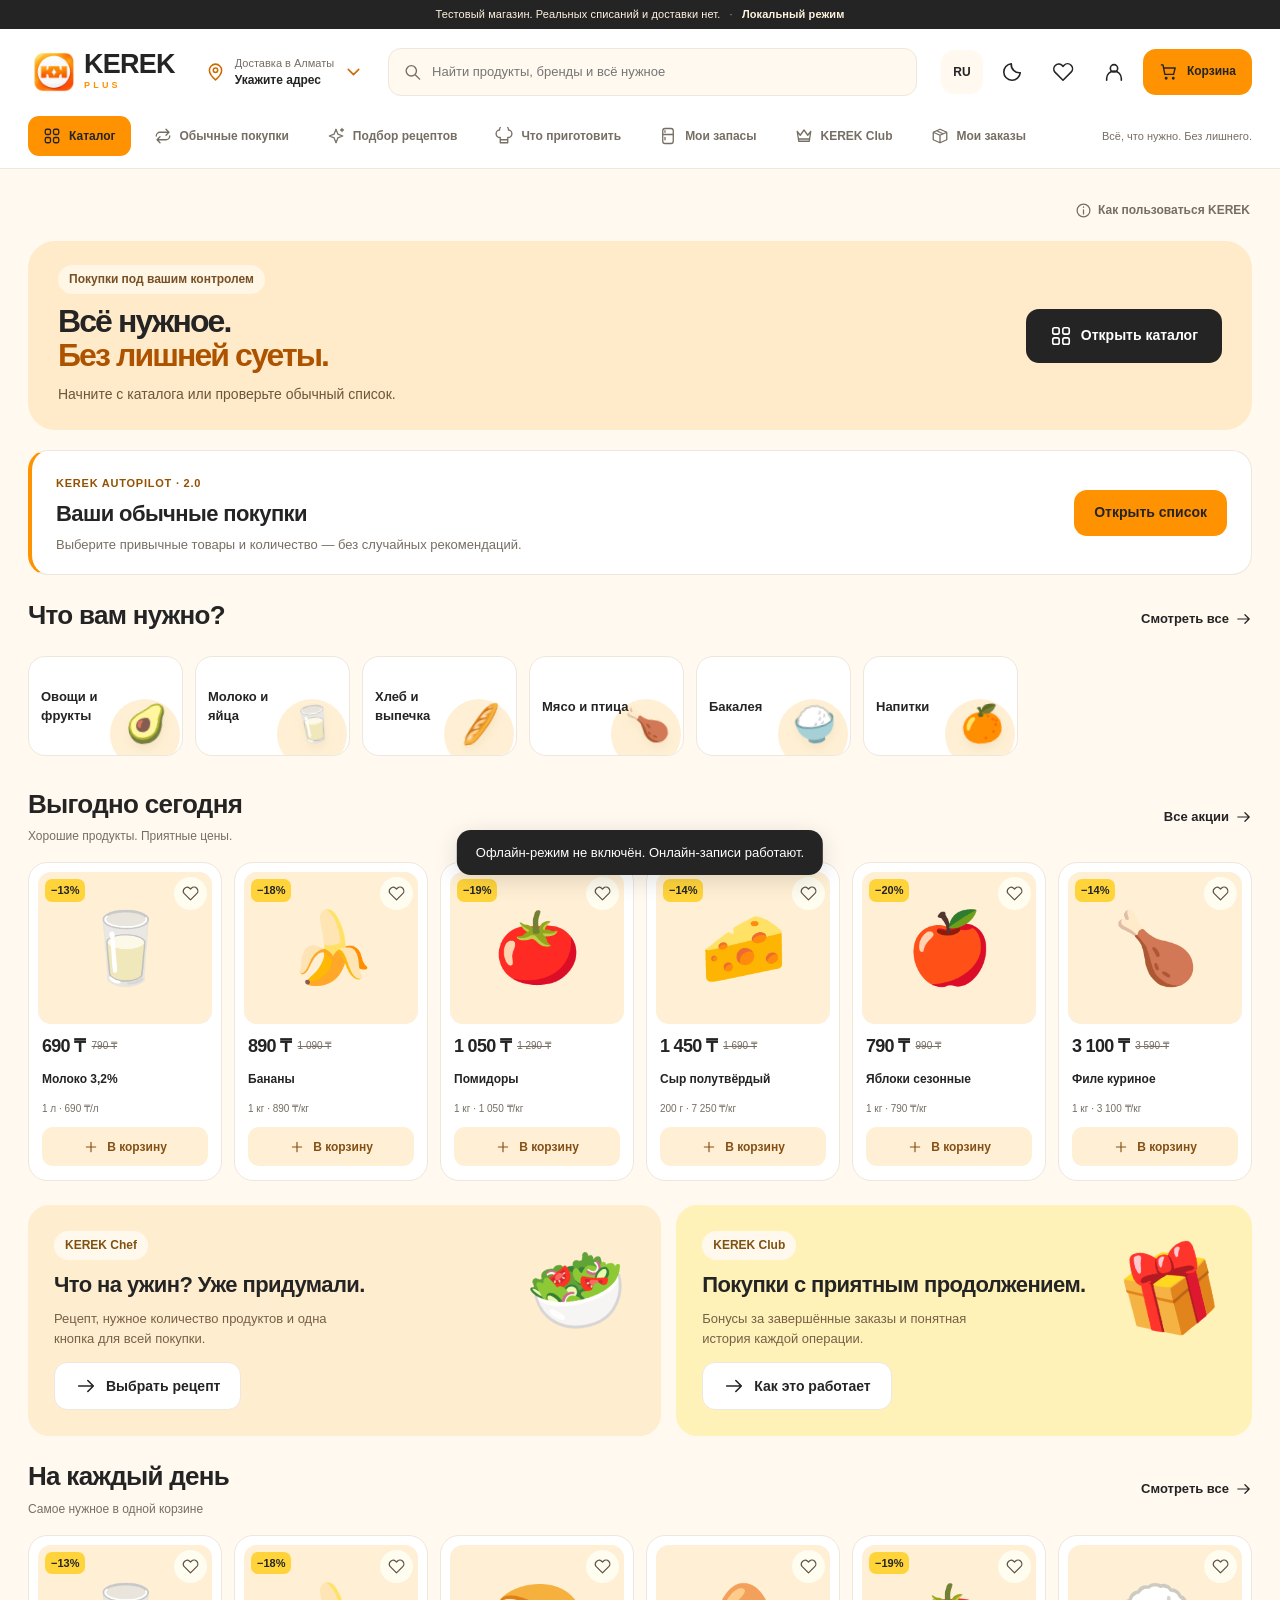
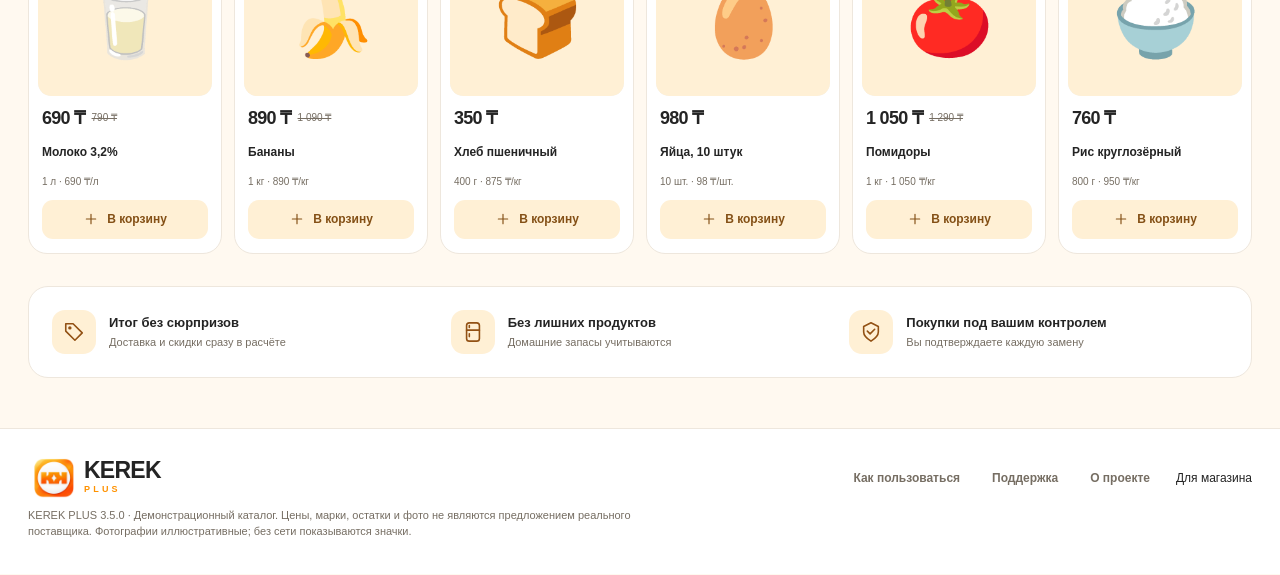
==== commit 5ec4f120: "Add files via upload" ====
--- a/index.html
+++ b/index.html
@@ -1,4 +1,4 @@
-<!doctype html><html lang="ru"><head><meta charset="utf-8"><meta name="viewport" content="width=device-width,initial-scale=1,viewport-fit=cover"><meta name="theme-color" content="#FF9200"><meta name="description" content="KEREK — обычные покупки и полная стоимость корзины. Тестовый магазин."><meta name="apple-mobile-web-app-capable" content="yes"><meta name="apple-mobile-web-app-title" content="KEREK"><meta http-equiv="Content-Security-Policy" content="default-src 'self'; script-src 'self' 'sha256-Jv9YQ7hQUVuA1UBAFsZ5BaQ93981jGSEGnqWoGkYhGg='; style-src 'self' 'unsafe-inline'; img-src 'self' data: https://images.unsplash.com; connect-src 'self'; font-src 'self'; object-src 'none'; base-uri 'self'; form-action 'self'"><title>KEREK 3.4 · Продуманные покупки</title><link rel="icon" href="icon-32.png" type="image/png"><link rel="apple-touch-icon" href="icon-180.png"><link rel="manifest" href="manifest.webmanifest"><style>:root{--orange:#FF9200;--yellow:#FFD43B;--bg:#FFF9F0;--surface:#FFFFFF;--text:#242424;--muted:#766e63;--line:#eee7dd;--soft:#fff0d5;--hero:#ffebc9;--green:#35654b;--danger:#b12820;--radius:22px;--shadow:0 6px 26px #54320b08;--max:1280px;color-scheme:light}
+<!doctype html><html lang="ru"><head><meta charset="utf-8"><meta name="viewport" content="width=device-width,initial-scale=1,viewport-fit=cover"><meta name="theme-color" content="#FF9200"><meta name="description" content="KEREK PLUS — обычные покупки и полная стоимость корзины. Тестовый магазин."><meta name="apple-mobile-web-app-capable" content="yes"><meta name="apple-mobile-web-app-title" content="KEREK PLUS"><meta http-equiv="Content-Security-Policy" content="default-src 'self'; script-src 'self' 'sha256-vn3N5aAsejMfRcHLiBKateDgVVwA/LNzxjH0rCm46m4='; style-src 'self' 'unsafe-inline'; img-src 'self' data: https://images.unsplash.com; connect-src 'self'; font-src 'self'; object-src 'none'; base-uri 'self'; form-action 'self'"><title>KEREK PLUS 3.5.0 · Продуманные покупки</title><link rel="icon" href="icon-ref-32-350.png" type="image/png"><link rel="apple-touch-icon" href="icon-ref-180-350.png"><link rel="manifest" href="manifest.webmanifest"><style>:root{--orange:#FF9200;--yellow:#FFD43B;--bg:#FFF9F0;--surface:#FFFFFF;--text:#242424;--muted:#766e63;--line:#eee7dd;--soft:#fff0d5;--hero:#ffebc9;--green:#35654b;--danger:#b12820;--radius:22px;--shadow:0 6px 26px #54320b08;--max:1280px;color-scheme:light}
 *{box-sizing:border-box}html{scroll-behavior:smooth;scroll-padding-top:120px}body{margin:0;background:var(--bg);font-family:Inter,-apple-system,BlinkMacSystemFont,"Segoe UI",Arial,sans-serif;color:var(--text);font-size:15px;line-height:1.5;-webkit-tap-highlight-color:transparent}button,input,select,textarea{font:inherit}button,a,input,select,textarea{-webkit-tap-highlight-color:transparent}button{cursor:pointer;color:inherit;border:0;background:none;font-weight:600}a{color:inherit;text-decoration:none}button:disabled{cursor:not-allowed;opacity:.5}button,input,select,textarea,a{touch-action:manipulation}button:focus-visible,a:focus-visible,input:focus-visible,select:focus-visible,textarea:focus-visible{outline:3px solid #8b4d00;outline-offset:3px}h1,h2,h3,p{margin-top:0}h1{font-size:36px;line-height:1.16;letter-spacing:-1.3px;margin-bottom:14px}h2{font-size:26px;letter-spacing:-.7px;line-height:1.25;margin-bottom:7px}h3{font-size:18px;line-height:1.3;margin-bottom:10px}p{margin-bottom:15px}svg.icon{width:22px;height:22px;stroke:currentColor;stroke-width:1.75;fill:none;stroke-linecap:round;stroke-linejoin:round;flex-shrink:0}input,select,textarea{border:1px solid var(--line);border-radius:13px;padding:12px 14px;color:var(--text);background:var(--surface);width:100%;min-height:46px}textarea{resize:vertical;min-height:88px}label.field{display:grid;gap:7px;font-size:13px;font-weight:600;margin-bottom:15px}input[type=checkbox]{width:18px;height:18px;min-height:18px;accent-color:var(--orange);flex-shrink:0}input[type=range]{padding:0;accent-color:var(--orange)}label.check{display:flex;gap:10px;align-items:center;min-height:42px;font-size:14px}small,.small{font-size:12px;color:var(--muted)}.muted{color:var(--muted)}.text-danger{color:var(--danger)}.nowrap{white-space:nowrap}.wrap{max-width:var(--max);margin:0 auto;padding:0 28px}.flex{display:flex;align-items:center;gap:12px}.between{justify-content:space-between}.stack{display:grid;gap:16px}.hidden{display:none!important}.mb0{margin-bottom:0}.mt{margin-top:24px}.divider{border:0;border-top:1px solid var(--line);margin:20px 0}.pill{display:inline-flex;align-items:center;gap:7px;padding:6px 11px;border-radius:100px;font-size:12px;font-weight:650;background:var(--soft);line-height:1.4}.pill.green{background:#eaf1e8;color:#305b3f}.pill.dark{background:var(--text);color:var(--surface)}.btn{min-height:46px;padding:12px 20px;border-radius:13px;display:inline-flex;justify-content:center;align-items:center;gap:9px;font-size:14px;font-weight:750;line-height:1.4;transition:transform .14s,background .14s}.btn:active,.icon-btn:active{transform:scale(.97)}.btn.primary{background:var(--orange);color:#242424}.btn.primary:hover{background:#ffa21f}.btn.black{background:#242424;color:#fff}.btn.secondary{background:var(--soft)}.btn.outline{border:1px solid var(--line);background:var(--surface)}.btn.danger{color:var(--danger);background:#fff0ed}.btn.small-btn{min-height:38px;padding:8px 12px;font-size:12px}.btn.block{width:100%}.icon-btn{display:inline-flex;align-items:center;justify-content:center;width:44px;height:44px;flex-shrink:0;border-radius:13px;background:var(--surface);position:relative;transition:background .15s}.icon-btn:hover{background:var(--soft)}.icon-btn.active{color:#a74d00;background:var(--soft)}.icon-btn .count{position:absolute;right:-3px;top:-3px;background:var(--orange);color:#242424;border:2px solid var(--surface);border-radius:20px;font-size:10px;padding:1px 5px;min-width:20px;line-height:15px}.link-btn{font-size:13px;font-weight:700;display:inline-flex;align-items:center;gap:6px;color:var(--text);padding:8px 0}.link-btn svg{width:17px}.note{padding:12px 15px;border-radius:13px;background:var(--soft);font-size:12px;color:var(--muted);line-height:1.6}.error-box{padding:14px;border:1px solid #f0c1b8;border-radius:13px;background:#fff0ed;color:#962a20}.card{background:var(--surface);border:1px solid var(--line);border-radius:var(--radius);padding:24px;box-shadow:var(--shadow)}
 .demo-bar{background:#242424;color:#fff3de;font-size:11px;line-height:1.4;text-align:center;padding:7px 12px;letter-spacing:.1px}.demo-bar span{opacity:.62;margin:0 6px}.header{background:var(--surface);border-bottom:1px solid var(--line);position:sticky;top:0;z-index:20}.header-top{height:85px;display:flex;align-items:center;gap:24px}.brand{display:flex;align-items:center;gap:10px;flex-shrink:0;font-size:27px;font-weight:900;letter-spacing:-1.2px}.brand img{width:38px;height:38px}.address-btn{text-align:left;display:flex;gap:9px;align-items:center;max-width:196px;flex-shrink:0;padding:7px 0}.address-btn svg{color:#cc6b00;width:21px}.address-btn span{display:block;font-size:11px;color:var(--muted);font-weight:400}.address-btn b{display:block;font-size:12px;white-space:nowrap;overflow:hidden;text-overflow:ellipsis;max-width:153px}.searchbox{display:flex;align-items:center;border:1px solid var(--line);border-radius:13px;background:var(--bg);padding:0 14px;flex:1;min-width:120px;gap:10px}.searchbox input{border:0;background:none;min-height:46px;padding:8px 0;outline:none;box-shadow:none;font-size:13px;min-width:0}.searchbox svg{color:var(--muted);width:19px}.header-actions{display:flex;gap:7px;align-items:center}.lang-btn{font-size:12px;background:var(--bg);padding:0 10px;min-width:42px;width:auto}.header-cart{font-size:12px;white-space:nowrap;padding:12px 16px}.header-cart .icon{width:19px}.header-cart b{font-weight:750}.desktop-nav{display:flex;align-items:center;gap:8px;height:54px;padding-bottom:10px;overflow:auto;scrollbar-width:none}.desktop-nav button{display:flex;align-items:center;gap:8px;padding:10px 15px;white-space:nowrap;font-size:12px;border-radius:11px;color:var(--muted);min-height:40px}.desktop-nav button svg{width:18px;height:18px}.desktop-nav button.active{background:var(--soft);color:var(--text)}.desktop-nav .catalog-btn{background:var(--orange);color:#242424}.desktop-nav .nav-end{margin-left:auto;font-size:11px;color:var(--muted);white-space:nowrap}.bottom-nav{display:none}.main{padding-top:26px;padding-bottom:50px;min-height:65vh}.crumb{font-size:12px;color:var(--muted);display:flex;gap:8px;align-items:center;margin-bottom:20px}.crumb svg{width:14px}.page-heading{display:flex;justify-content:space-between;align-items:end;gap:20px;margin-bottom:25px}.page-heading p{margin:9px 0 0;color:var(--muted);font-size:14px}.page-heading h1{margin-bottom:0}.section{margin-top:34px}.section-head{display:flex;align-items:center;justify-content:space-between;gap:10px;margin-bottom:17px}.section-head p{margin:6px 0 0;color:var(--muted);font-size:12px}.hero{display:grid;grid-template-columns:1fr 47%;min-height:315px;border-radius:27px;background:var(--hero);overflow:hidden;position:relative}.hero-copy{padding:32px 0 30px 34px;z-index:2}.hero h1{font-size:44px;line-height:1.07;letter-spacing:-1.9px;max-width:440px;margin:15px 0 15px}.hero h1 span{color:#ad5300}.hero p{font-size:14px;max-width:310px;line-height:1.65;color:#6d553a}.hero .pill{background:#fff6e6;color:#775025}.hero-foot{display:flex;gap:10px;align-items:center;flex-wrap:wrap}.hero-foot .small{max-width:140px;color:#775b3a;line-height:1.4}.hero-art{position:relative;min-height:280px;display:flex;align-items:center;justify-content:center;isolation:isolate}.hero-art:before{content:"";width:360px;height:360px;position:absolute;border-radius:50%;background:#ffd278;right:18px;top:12px;z-index:-1}.hero-fruit{position:absolute;border-radius:26px;display:flex;align-items:center;justify-content:center;box-shadow:0 10px 25px #a3541020;overflow:hidden}.hero-fruit .photo{height:100%;width:100%;border-radius:inherit}.hero-fruit.one{width:195px;height:210px;left:24px;top:61px;transform:rotate(-10deg);background:#fff5de;z-index:2}.hero-fruit.two{width:170px;height:168px;right:30px;top:26px;transform:rotate(10deg);background:#ffe38e}.hero-fruit.three{width:150px;height:130px;right:27px;bottom:22px;transform:rotate(5deg);background:#eef2d5;z-index:3}.hero-tag{background:var(--surface);box-shadow:0 8px 24px #85440b12;padding:10px 15px;border-radius:15px;position:absolute;left:3px;bottom:19px;z-index:4;font-size:11px;display:flex;align-items:center;gap:10px}.hero-tag svg{color:var(--green)}.hero-tag b{display:block;font-size:14px}.hero-art .photo-fallback{font-size:98px}.hero-sticker{position:absolute;right:171px;top:21px;z-index:5;transform:rotate(-12deg);background:var(--text);color:var(--yellow);padding:9px 11px;border-radius:100%;font-weight:900;font-size:16px;line-height:1.2;text-align:center}
 .category-grid{display:grid;grid-template-columns:repeat(6,1fr);gap:12px}.category-tile{background:var(--surface);border:1px solid var(--line);border-radius:17px;padding:12px 12px 11px;text-align:left;overflow:hidden;position:relative;min-height:119px;transition:border-color .2s,transform .2s}.category-tile:hover{border-color:var(--orange);transform:translateY(-2px)}.category-tile b{display:block;font-size:12px;position:relative;z-index:2;max-width:108px}.category-tile .cat-symbol{position:absolute;right:9px;bottom:2px;font-size:51px;line-height:1.2;transform:rotate(-8deg);filter:drop-shadow(0 6px 5px #8e602013)}.category-tile .cat-circle{position:absolute;width:82px;height:82px;background:var(--soft);border-radius:50%;right:2px;bottom:-14px}.product-grid{display:grid;grid-template-columns:repeat(6,minmax(0,1fr));gap:12px}.product{background:var(--surface);border:1px solid var(--line);border-radius:19px;padding:9px;display:flex;flex-direction:column;min-width:0;transition:box-shadow .18s,transform .18s}.product:hover{box-shadow:0 7px 24px #5e3c1610;transform:translateY(-2px)}.product-photo{width:100%;position:relative;margin-bottom:9px;border-radius:13px;overflow:hidden;aspect-ratio:1.15;background:#f9f5ed}.photo{position:relative;display:block;overflow:hidden;background:var(--photo-bg,#f8f5ed);width:100%;height:100%;border-radius:inherit}.photo img{position:absolute;inset:0;width:100%;height:100%;object-fit:cover;opacity:0;transition:opacity .2s}.photo img.loaded{opacity:1}.photo-fallback{display:flex;align-items:center;justify-content:center;position:absolute;inset:0;font-size:70px;line-height:1;filter:drop-shadow(0 8px 6px #3f3c2314)}.product-photo .photo{position:absolute;inset:0}.sale-badge{position:absolute;left:7px;top:7px;border-radius:7px;background:var(--yellow);color:#242424;font-size:11px;font-weight:800;padding:3px 6px;z-index:2}.fav-btn{position:absolute;right:5px;top:5px;border-radius:50%;width:33px;height:33px;z-index:3;background:#fffef5dd;color:#5d5246;min-height:33px}.fav-btn .icon{width:17px;height:17px}.fav-btn.active .icon{fill:#fa9500;stroke:#a45300}.product-info{padding:1px 4px 5px;flex:1;display:flex;flex-direction:column}.product-prices{display:flex;align-items:center;gap:7px;flex-wrap:wrap;margin:1px 0 5px;line-height:1.25}.product-prices b{font-size:18px;letter-spacing:-.7px;white-space:nowrap}.product-prices del{font-size:10px;color:var(--muted)}.product-title{text-align:left;font-size:12px;font-weight:550;padding:0;margin-bottom:4px;line-height:1.45;min-height:35px;display:-webkit-box;-webkit-line-clamp:2;-webkit-box-orient:vertical;overflow:hidden}.product-unit{font-size:10px;color:var(--muted);margin-bottom:11px}.product .add-btn{margin-top:auto;background:var(--soft);border-radius:11px;width:100%;display:flex;align-items:center;justify-content:center;gap:8px;min-height:39px;font-size:12px;color:#845016}.product .add-btn .icon{width:16px}.qty{margin-top:auto;min-height:39px;background:var(--orange);color:#242424;display:flex;justify-content:space-between;align-items:center;border-radius:11px;overflow:hidden;font-size:13px;font-weight:750}.qty button{width:38px;min-height:39px;display:flex;align-items:center;justify-content:center}.qty svg{width:16px}.benefit-grid{display:grid;grid-template-columns:1.1fr 1fr;gap:15px}.feature-panel{padding:25px;border:1px solid var(--line);border-radius:21px;position:relative;overflow:hidden;background:var(--surface)}.feature-panel.orange{background:#ffedcf;border-color:#ffedcf;color:#242424}.feature-panel.yellow{background:#fff2b8;border-color:#fff2b8;color:#242424}.feature-panel p{max-width:300px;color:#776047;font-size:13px;margin-bottom:14px}.feature-panel h3{font-size:22px;letter-spacing:-.6px}.feature-panel .feature-symbol{position:absolute;right:30px;top:24px;transform:rotate(-14deg);font-size:82px;opacity:.95}.feature-panel .content{max-width:75%;position:relative;z-index:1}.info-strip{display:grid;grid-template-columns:repeat(3,1fr);gap:20px;margin-top:32px;padding:23px;border-radius:20px;border:1px solid var(--line);background:var(--surface)}.info-item{display:flex;gap:13px;align-items:center}.info-item svg{background:var(--soft);box-sizing:content-box;padding:11px;border-radius:13px;color:#925114}.info-item b{font-size:13px;display:block}.info-item span{font-size:11px;color:var(--muted);display:block;margin-top:2px}.footer{border-top:1px solid var(--line);padding:28px 0 34px;background:var(--surface)}.footer .brand{font-size:23px}.footer p{font-size:11px;color:var(--muted);margin:8px 0 0;max-width:650px}.footer-links{display:flex;gap:20px;align-items:center;flex-wrap:wrap;font-size:12px}.footer-links button{font-size:12px;color:var(--muted)}
@@ -40,12 +40,133 @@
 
 @media(max-width:767px){.hero-copy>p{display:none}.hero h1{font-size:28px;margin:10px 0 14px}.hero-foot .btn{min-height:42px;padding:10px 18px}}
 @media(min-width:1000px){.hero{padding:24px 30px!important}.hero-copy{max-width:none;display:grid;grid-template-columns:minmax(0,1fr) auto;column-gap:45px;align-items:center}.hero-copy>.pill{justify-self:start;grid-column:1}.hero h1{font-size:32px;max-width:none;grid-column:1}.hero-copy>p{grid-column:1;max-width:none;margin:0}.hero-foot{grid-column:2;grid-row:1/4}.hero-foot .btn{padding:16px 24px}}
-</style></head><body><a class="skip-link" href="#main">К содержимому / Мазмұнға</a><div id="app"><div class="boot"><div class="boot-logo">KEREK<span>●</span></div><p>Готовим удобные покупки / Сатып алуды дайындап жатырмыз</p></div></div><dialog id="modal" aria-labelledby="modal-title"></dialog><div id="toast" role="status" aria-live="polite"></div><div id="cart-live" class="sr-only" role="status" aria-live="polite" aria-atomic="true"></div><noscript>Для работы нужен JavaScript. Не очищайте данные браузера.</noscript><script>window.KEREK_CONFIG={version:'3.4.0',mode:'static'};
-/* Startup watchdog: visible recovery instead of an eternal skeleton. */
+
+/* The image is not clipped, skewed, recoloured, or redrawn. */
+.brand img.brand-icon,.brand-recovery-icon,.profile-logo,.club-logo{object-fit:contain;background:transparent;filter:none;flex-shrink:0}
+.brand img.brand-icon{width:40px;height:40px;border-radius:0}
+.brand-wordmark{display:grid;text-align:left;line-height:1.02;letter-spacing:-.75px}
+.brand-wordmark small{color:var(--orange);font-size:9px;font-weight:800;letter-spacing:3.2px;line-height:1.5}
+.avatar.brand-avatar{background:transparent;border-radius:0}
+.avatar.brand-avatar img{width:64px;height:64px;object-fit:contain}
+.club-card .club-circle.brand-club{background:none;border-radius:0;width:56px;height:56px}
+.club-logo{width:56px;height:56px}
+.brand-recovery-icon{width:80px;height:80px;margin:0 0 16px}
+.brand-recovery{text-align:center}
+.about-brand{display:flex;align-items:center;gap:12px;margin-bottom:20px}
+.about-brand img{width:56px;height:56px;object-fit:contain}
+.about-brand strong{font-size:22px;letter-spacing:-.4px}
+/* Premium entrance: artwork remains unchanged; only its container and light effects move. */
+body.kerek-starting{overflow:hidden}
+body.kerek-starting #app,body.kerek-starting #admin{visibility:hidden}
+#kerek-splash{
+ --splash-bg:#fffaf4;--splash-text:#342114;--splash-muted:#8a6d57;
+ position:fixed;inset:0;z-index:950;display:grid;place-items:center;
+ padding:calc(24px + env(safe-area-inset-top,0px)) 22px calc(24px + env(safe-area-inset-bottom,0px));
+ overflow:hidden;background:var(--splash-bg);color:var(--splash-text);text-align:center;
+ isolation:isolate;opacity:1;visibility:visible;
+ transition:opacity .42s cubic-bezier(.22,1,.36,1),visibility .42s;
+}
+#kerek-splash::before,#kerek-splash::after{content:'';position:absolute;pointer-events:none;z-index:0;border-radius:50%}
+#kerek-splash::before{width:95vmax;height:95vmax;top:-57vmax;left:-42vmax;background:radial-gradient(circle,rgba(255,199,106,.38) 0%,rgba(255,233,192,.08) 53%,transparent 72%);animation:kerek-atmosphere 7s ease-in-out infinite alternate}
+#kerek-splash::after{width:105vmax;height:105vmax;bottom:-68vmax;right:-49vmax;background:radial-gradient(circle,rgba(250,160,58,.22) 0%,rgba(255,210,152,.07) 48%,transparent 74%);animation:kerek-atmosphere 8s ease-in-out infinite alternate-reverse}
+.splash-atmosphere{position:absolute;inset:0;pointer-events:none;z-index:0}
+.splash-atmosphere i{position:absolute;width:7px;height:7px;border-radius:50%;background:#ffa31c;opacity:.62;box-shadow:0 0 14px rgba(255,163,28,.48);animation:kerek-float 4.2s ease-in-out infinite}
+.splash-atmosphere i:nth-child(1){top:27%;left:19%;animation-delay:.1s}
+.splash-atmosphere i:nth-child(2){top:33%;right:16%;width:5px;height:5px;animation-delay:.8s}
+.splash-atmosphere i:nth-child(3){bottom:28%;left:12%;width:4px;height:4px;animation-delay:1.1s}
+.splash-atmosphere i:nth-child(4){bottom:25%;right:18%;width:7px;height:7px;animation-delay:1.6s}
+.splash-content{width:min(100%,450px);position:relative;z-index:1;display:flex;flex-direction:column;align-items:center;isolation:isolate;transform:translateY(-12px)}
+.splash-emblem{width:250px;height:250px;max-width:68vw;max-height:68vw;margin:0 auto 23px;position:relative;display:grid;place-items:center}
+.splash-halo{position:absolute;inset:18%;border-radius:50%;background:#ffd98a;filter:blur(35px);opacity:.5;animation:kerek-breathe 3.2s ease-in-out infinite}
+.splash-orbit,.splash-orbit-secondary{position:absolute;inset:3px;border-radius:50%;pointer-events:none;z-index:0;animation:kerek-orbit 5.5s linear infinite}
+.splash-orbit{background:conic-gradient(from 0deg,transparent 0%,transparent 47%,#ffd494 72%,#ff9813 78%,transparent 84%,transparent 100%);-webkit-mask:radial-gradient(farthest-side,transparent calc(100% - 1.7px),#000 calc(100% - 1px));mask:radial-gradient(farthest-side,transparent calc(100% - 1.7px),#000 calc(100% - 1px));opacity:.86}
+.splash-orbit-secondary{inset:17px;animation-duration:8s;animation-direction:reverse;opacity:.38;border:1px solid #f1bd77}
+.splash-logo-wrap{position:relative;display:grid;place-items:center;width:176px;height:176px;max-width:55vw;max-height:55vw;z-index:1;border-radius:36px;filter:drop-shadow(0 21px 28px rgba(214,95,5,.17));animation:kerek-logo-arrive .85s cubic-bezier(.16,1,.3,1) both}
+.splash-art{position:relative;z-index:1;width:100%;height:100%;object-fit:contain;transform:none;filter:none}
+.splash-sheen{position:absolute;z-index:2;inset:4%;border-radius:30px;overflow:hidden;pointer-events:none}
+.splash-sheen::after{content:'';position:absolute;inset:-45%;transform:translateX(-145%) rotate(22deg);background:linear-gradient(90deg,transparent 38%,rgba(255,255,255,.06) 45%,rgba(255,255,255,.38) 51%,rgba(255,255,255,.06) 57%,transparent 64%);animation:kerek-sheen 2.5s 0.5s ease-in-out infinite}
+.splash-title{font-size:clamp(29px,7vw,40px);font-weight:880;letter-spacing:-1.6px;line-height:1.1;margin:0;color:var(--splash-text);animation:kerek-reveal .7s .18s both}
+.splash-title span{background:linear-gradient(108deg,#f45d00,#ffb400);-webkit-background-clip:text;background-clip:text;color:transparent}
+.splash-divider{height:2px;width:78px;border-radius:3px;background:linear-gradient(90deg,transparent,#ffb344,transparent);margin:19px 0 18px;animation:kerek-line .85s .32s both}
+.splash-tagline{font-size:13px;font-weight:550;letter-spacing:.14em;text-transform:uppercase;color:var(--splash-muted);margin:0 0 47px;animation:kerek-reveal .65s .3s both}
+.splash-status{margin:0;min-height:22px;font-size:13px;line-height:1.6;color:var(--splash-muted);animation:kerek-reveal .65s .52s both}
+.splash-dots{display:flex;gap:7px;justify-content:center;align-items:center;margin-top:15px;height:8px}
+.splash-dots i{width:6px;height:6px;border-radius:50%;background:#f79100;animation:kerek-dot 1.24s ease-in-out infinite;opacity:.38}
+.splash-dots i:nth-child(2){animation-delay:.16s}.splash-dots i:nth-child(3){animation-delay:.32s}
+.splash-assist{position:absolute;top:calc(100% + 37px);width:100%;font-size:11px;line-height:1.55;color:var(--splash-muted);visibility:hidden;animation:kerek-help 0s 6s forwards}
+.splash-assist a{color:inherit;text-decoration:underline;text-underline-offset:3px;display:inline-block;padding:10px 8px}
+#kerek-splash.splash-ready .splash-status{color:#b76a00}
+#kerek-splash.splash-leaving{opacity:0;visibility:hidden;pointer-events:none}
+#kerek-splash.splash-leaving .splash-content{transform:translateY(-28px) scale(1.018);transition:transform .42s cubic-bezier(.22,1,.36,1)}
+@keyframes kerek-logo-arrive{0%{opacity:0;transform:translateY(32px) scale(.68)}62%{opacity:1;transform:translateY(-4px) scale(1.04)}100%{opacity:1;transform:translateY(0) scale(1)}}
+@keyframes kerek-reveal{from{opacity:0;transform:translateY(16px)}to{opacity:1;transform:translateY(0)}}
+@keyframes kerek-line{from{opacity:0;transform:scaleX(.05)}to{opacity:1;transform:scaleX(1)}}
+@keyframes kerek-orbit{to{transform:rotate(360deg)}}
+@keyframes kerek-breathe{0%,100%{opacity:.32;transform:scale(.94)}50%{opacity:.55;transform:scale(1.1)}}
+@keyframes kerek-sheen{0%,30%{transform:translateX(-145%) rotate(22deg)}66%,100%{transform:translateX(145%) rotate(22deg)}}
+@keyframes kerek-dot{0%,80%,100%{opacity:.26;transform:scale(.75)}40%{opacity:1;transform:scale(1.1)}}
+@keyframes kerek-float{0%,100%{transform:translateY(0);opacity:.35}50%{transform:translateY(-17px);opacity:.7}}
+@keyframes kerek-atmosphere{from{transform:translate(0,0)}to{transform:translate(9%,5%)}}
+@keyframes kerek-help{to{visibility:visible}}
+body[data-theme=dark] #kerek-splash{--splash-bg:#201c1a;--splash-text:#f7efe4;--splash-muted:#e1bfa0}
+body[data-theme=dark] .splash-title span{background:linear-gradient(100deg,#ff8c17,#ffd052);-webkit-background-clip:text;background-clip:text;color:transparent}
+body[data-theme=dark] .splash-orbit-secondary{border-color:#905b2e}
+@media(prefers-color-scheme:dark){body:not([data-theme]) #kerek-splash{--splash-bg:#201c1a;--splash-text:#f7efe4;--splash-muted:#e1bfa0}}
+@media(max-width:600px){.brand img.brand-icon{width:34px;height:34px}.brand-wordmark{font-size:23px}.brand-wordmark small{font-size:8px;letter-spacing:2.6px}.header-top>.brand{gap:7px}.splash-emblem{width:226px;height:226px;margin-bottom:12px}.splash-logo-wrap{width:160px;height:160px}.splash-tagline{margin-bottom:42px}}
+@media(max-width:360px){.brand img.brand-icon{width:31px;height:31px}.brand-wordmark{font-size:21px}.header-top>.brand{gap:5px}.header .mobile-address{max-width:70px}.header .mobile-address span{max-width:55px}.splash-emblem{width:208px;height:208px}.splash-logo-wrap{width:151px;height:151px}.splash-title{font-size:30px}}
+@media(max-height:550px){.splash-content{transform:none}.splash-emblem{width:154px;height:154px;margin-bottom:6px}.splash-logo-wrap{width:108px;height:108px}.splash-tagline{margin-bottom:8px}.splash-divider{margin:6px 0}.splash-assist{position:static;margin-top:5px}}
+@media(prefers-reduced-motion:reduce){
+ #kerek-splash{transition:none}.splash-orbit,.splash-orbit-secondary,.splash-halo,.splash-logo-wrap,.splash-sheen::after,.splash-title,.splash-divider,.splash-tagline,.splash-status,.splash-dots i,.splash-atmosphere i,#kerek-splash::before,#kerek-splash::after{animation:none!important;transform:none!important}
+ .splash-title,.splash-divider,.splash-tagline,.splash-status,.splash-logo-wrap{opacity:1}
+ .splash-dots i{opacity:.6}.splash-assist{animation:none;visibility:visible}
+}
+</style></head><body class="kerek-starting"><section id="kerek-splash" aria-label="Запуск KEREK PLUS"><div class="splash-atmosphere" aria-hidden="true"><i></i><i></i><i></i><i></i></div><div class="splash-content"><div class="splash-emblem"><span class="splash-halo" aria-hidden="true"></span><span class="splash-orbit" aria-hidden="true"></span><span class="splash-orbit-secondary" aria-hidden="true"></span><span class="splash-logo-wrap"><img class="splash-art" src="[data-uri]" width="176" height="176" alt="KEREK PLUS"><span class="splash-sheen" aria-hidden="true"></span></span></div><h1 class="splash-title">KEREK <span>PLUS</span></h1><div class="splash-divider" aria-hidden="true"></div><p class="splash-tagline">Покупки с удовольствием</p><p id="splash-status" class="splash-status" role="status" aria-live="polite">Открываем ваши списки…</p><div class="splash-dots" aria-hidden="true"><i></i><i></i><i></i></div><div class="splash-assist">Загрузка занимает дольше обычного?<br><a href="update.html">Проверить обновление</a></div></div></section><a class="skip-link" href="#main">К содержимому / Мазмұнға</a><div id="app" aria-busy="true"></div><dialog id="modal" aria-labelledby="modal-title"></dialog><div id="toast" role="status" aria-live="polite"></div><div id="cart-live" class="sr-only" role="status" aria-live="polite" aria-atomic="true"></div><noscript><style>#kerek-splash{display:none}</style><main class="boot brand-recovery"><img src="icon-ref-192-350.png" class="brand-recovery-icon" alt="KEREK PLUS"><h1>KEREK PLUS</h1><p>Для работы нужен JavaScript. Не очищайте данные браузера.</p></main></noscript><script>window.KEREK_CONFIG={version:'3.5.0',mode:'static'};
+/* KEREK PLUS 3.5.0. User-selected orange glossy emblem, no redesign. */
+window.KEREK_ICON_DATA='[data-uri]';
+
+;
+/* KEREK PLUS 3.5: actual startup readiness + polished entry. No financial/product data changed. */
 window.KEREK_BOOT_DONE=false;
-(function(){'use strict';let failed=false;
-function show(){if(window.KEREK_BOOT_DONE||failed)return;failed=true;const box=document.getElementById('app');if(!box)return;const p=document.createElement('p');p.className='note';p.textContent='Запуск не завершился. Не очищайте данные браузера. Обновите файлы через страницу обновления; старые записи останутся для восстановления.';const a=document.createElement('a');a.className='btn primary';a.href='update.html';a.textContent='Открыть страницу обновления';box.append(p,a);}
-window.addEventListener('error',e=>{if(!window.KEREK_BOOT_DONE&&!(e.target instanceof HTMLImageElement))show();});setTimeout(show,12000);
+(function(){'use strict';
+ let state='loading',watchdog=null,waiter=null,cleanupTimer=null;
+ const started=typeof performance!=='undefined'?performance.now():Date.now();
+ const root=()=>document.getElementById('kerek-splash');
+ const app=()=>document.getElementById('app')||document.getElementById('admin');
+ const phrases={records:['Открываем ваши списки…','Тізімдер ашылуда…'],catalog:['Подготавливаем каталог…','Каталог дайындалуда…'],ready:['Всё готово','Барлығы дайын']};
+ const reduce=()=>typeof matchMedia==='function'&&matchMedia('(prefers-reduced-motion: reduce)').matches;
+ function stage(key){if(state==='failed'||state==='closed')return;const t=document.getElementById('splash-status');if(t&&phrases[key])t.textContent=phrases[key][document.documentElement.lang==='kk'?1:0];}
+ function cleanup(){clearTimeout(watchdog);clearTimeout(waiter);clearTimeout(cleanupTimer);const box=app();if(box)box.removeAttribute('aria-busy');document.body.classList.remove('kerek-starting');}
+ function fail(){if(state==='closed'||state==='failed')return;state='failed';cleanup();root()?.remove();}
+ function completeExit(){const el=root();el?.remove();cleanup();state='closed';}
+ function exit(){if(state!=='ready')return;const el=root();if(!el){completeExit();return;}
+  el.setAttribute('aria-hidden','true');el.style.pointerEvents='none';document.body.classList.remove('kerek-starting');
+  if(reduce()){completeExit();return;}
+  // Reveal the rendered page under the fading splash. A listener plus timeout
+  // prevents the overlay getting stuck when backgrounded or transitions disabled.
+  const done=()=>completeExit();el.addEventListener('transitionend',e=>{if(e.target===el&&e.propertyName==='opacity')done();},{once:true});
+  requestAnimationFrame(()=>el.classList.add('splash-leaving'));
+  cleanupTimer=setTimeout(done,550);
+ }
+ function finish(){if(state!=='loading')return;state='ready';clearTimeout(watchdog);stage('ready');root()?.classList.add('splash-ready');
+  // A brief, real entrance beat; never invent a progress percent. Immediate
+  // on reduced-motion systems. Slow actual loading never gets an extra wait.
+  const elapsed=(typeof performance!=='undefined'?performance.now():Date.now())-started;
+  const remaining=reduce()?0:Math.max(0,950-elapsed);
+  if(remaining)waiter=setTimeout(exit,remaining);else exit();
+ }
+ function showFailure(){if(window.KEREK_BOOT_DONE||state!=='loading')return;fail();const box=app();if(!box)return;
+  const panel=document.createElement('section');panel.className='boot brand-recovery';
+  const image=document.createElement('img');image.src=window.KEREK_ICON_DATA||'icon-ref-192-350.png';image.alt='KEREK PLUS';image.className='brand-recovery-icon';
+  const title=document.createElement('h1');title.textContent='KEREK PLUS';
+  const p=document.createElement('p');p.className='note';p.textContent='Запуск не завершился. Не очищайте данные браузера. Проверьте подключение и обновите файлы; ваши записи не удаляются.';
+  const a=document.createElement('a');a.className='btn primary';a.href='update.html';a.textContent='Открыть страницу обновления';
+  panel.append(image,title,p,a);box.append(panel);
+ }
+ window.KerekSplash=Object.freeze({stage,finish,fail});
+ window.addEventListener('error',e=>{if(!window.KEREK_BOOT_DONE&&!(e.target instanceof HTMLImageElement))showFailure();});
+ window.addEventListener('unhandledrejection',()=>{if(!window.KEREK_BOOT_DONE)showFailure();});
+ watchdog=setTimeout(showFailure,12000);
+ stage('records');
 })();
 
 ;
@@ -468,7 +589,7 @@
 }};
 
 ;
-/* KEREK 3.4 — progressive enhancement of the original store. No framework/build step. */
+/* KEREK 3.5.0 — progressive enhancement of the original store. No framework/build step. */
 (function(){'use strict';
 const C=window.KerekCore,API=window.KerekAPI,SEED=window.KEREK_SEED,Safe=window.KerekSafety;
 const $=(s,r=document)=>r.querySelector(s),e=x=>String(x??'').replace(/[&<>"']/g,c=>({'&':'&amp;','<':'&lt;','>':'&gt;','"':'&quot;',"'":'&#39;'}[c]));
@@ -586,10 +707,10 @@
 function navButton(view,label,ic,cls=''){return '<button class="'+e(cls)+' '+(V.view===view?'active':'')+'" data-action="nav" data-view="'+view+'">'+icon(ic)+e(label)+'</button>';}
 function header(){
  const address=S.addresses[0]?.text||L('Укажите адрес','Мекенжайды көрсетіңіз');
- return '<div class="demo-bar">'+L('Тестовый магазин. Реальных списаний и доставки нет.','Сынақ дүкені. Нақты төлем мен жеткізу жоқ.')+' <span>·</span> <b>'+ (API.enabled?L('Сервер подключён','Сервер қосылды'):L('Локальный режим','Жергілікті режим'))+'</b></div><header class="header"><div class="wrap header-top"><button class="brand" data-action="nav" data-view="home" aria-label="KEREK — '+L('главная','басты бет')+'"><img src="icon-192.png" alt="" class="brand-icon">KEREK</button><button class="address-btn" data-action="address">'+icon('pin')+'<div><span>'+L('Доставка в Алматы','Алматыға жеткізу')+'</span><b>'+e(address)+'</b></div>'+icon('down')+'</button><button class="mobile-address mobile-only" data-action="address">'+icon('pin')+'<span>'+e(S.addresses.length?address:'Алматы')+'</span></button><label class="searchbox">'+icon('search')+'<input id="global-search" type="search" value="'+e(V.query)+'" placeholder="'+L('Найти продукты, бренды и всё нужное','Өнім, бренд және керектіні табу')+'" aria-label="'+L('Поиск товаров','Өнімдерді іздеу')+'" autocomplete="off"></label><div class="header-actions"><button class="icon-btn lang-btn" data-action="language" aria-label="'+L('Переключить на казахский','Орыс тіліне ауысу')+'">'+(S.language==='ru'?'RU':'ҚАЗ')+'</button><button class="icon-btn" data-action="theme" aria-label="'+L('Сменить тему','Тақырыпты ауыстыру')+'">'+icon(S.theme==='light'?'moon':'sun')+'</button><button class="icon-btn favorite-top" data-action="nav" data-view="favorites" aria-label="'+L('Избранное','Таңдаулылар')+'">'+icon('heart')+(S.favorites.length?'<span class="count">'+S.favorites.length+'</span>':'')+'</button><button class="icon-btn profile-top" data-action="nav" data-view="profile" aria-label="'+L('Профиль','Профиль')+'">'+icon('user')+'</button><button class="btn primary header-cart" data-action="nav" data-view="cart">'+icon('cart')+'<b>'+ (cartCount()?money(q().total):L('Корзина','Себет'))+'</b></button></div></div><div class="wrap desktop-nav">'+navButton('catalog',L('Каталог','Каталог'),'grid','catalog-btn')+navButton('autopilot',L('Обычные покупки','Әдеттегі сатып алу'),'repeat')+navButton('smart',L('Подбор рецептов','Рецепт таңдау'),'spark')+navButton('recipes',L('Что приготовить','Не дайындаймыз'),'chef')+navButton('pantry',L('Мои запасы','Үйдегі қор'),'pantry')+navButton('club','KEREK Club','club')+navButton('orders',L('Мои заказы','Тапсырыстарым'),'box')+'<span class="nav-end">'+L('Всё, что нужно. Без лишнего.','Керектінің бәрі. Артық ештеңе жоқ.')+'</span></div></header>';
+ return '<div class="demo-bar">'+L('Тестовый магазин. Реальных списаний и доставки нет.','Сынақ дүкені. Нақты төлем мен жеткізу жоқ.')+' <span>·</span> <b>'+ (API.enabled?L('Сервер подключён','Сервер қосылды'):L('Локальный режим','Жергілікті режим'))+'</b></div><header class="header"><div class="wrap header-top"><button class="brand" data-action="nav" data-view="home" aria-label="KEREK — '+L('главная','басты бет')+'"><img src="icon-ref-192-350.png" alt="" class="brand-icon"><span class="brand-wordmark">KEREK<small>PLUS</small></span></button><button class="address-btn" data-action="address">'+icon('pin')+'<div><span>'+L('Доставка в Алматы','Алматыға жеткізу')+'</span><b>'+e(address)+'</b></div>'+icon('down')+'</button><button class="mobile-address mobile-only" data-action="address">'+icon('pin')+'<span>'+e(S.addresses.length?address:'Алматы')+'</span></button><label class="searchbox">'+icon('search')+'<input id="global-search" type="search" value="'+e(V.query)+'" placeholder="'+L('Найти продукты, бренды и всё нужное','Өнім, бренд және керектіні табу')+'" aria-label="'+L('Поиск товаров','Өнімдерді іздеу')+'" autocomplete="off"></label><div class="header-actions"><button class="icon-btn lang-btn" data-action="language" aria-label="'+L('Переключить на казахский','Орыс тіліне ауысу')+'">'+(S.language==='ru'?'RU':'ҚАЗ')+'</button><button class="icon-btn" data-action="theme" aria-label="'+L('Сменить тему','Тақырыпты ауыстыру')+'">'+icon(S.theme==='light'?'moon':'sun')+'</button><button class="icon-btn favorite-top" data-action="nav" data-view="favorites" aria-label="'+L('Избранное','Таңдаулылар')+'">'+icon('heart')+(S.favorites.length?'<span class="count">'+S.favorites.length+'</span>':'')+'</button><button class="icon-btn profile-top" data-action="nav" data-view="profile" aria-label="'+L('Профиль','Профиль')+'">'+icon('user')+'</button><button class="btn primary header-cart" data-action="nav" data-view="cart">'+icon('cart')+'<b>'+ (cartCount()?money(q().total):L('Корзина','Себет'))+'</b></button></div></div><div class="wrap desktop-nav">'+navButton('catalog',L('Каталог','Каталог'),'grid','catalog-btn')+navButton('autopilot',L('Обычные покупки','Әдеттегі сатып алу'),'repeat')+navButton('smart',L('Подбор рецептов','Рецепт таңдау'),'spark')+navButton('recipes',L('Что приготовить','Не дайындаймыз'),'chef')+navButton('pantry',L('Мои запасы','Үйдегі қор'),'pantry')+navButton('club','KEREK Club','club')+navButton('orders',L('Мои заказы','Тапсырыстарым'),'box')+'<span class="nav-end">'+L('Всё, что нужно. Без лишнего.','Керектінің бәрі. Артық ештеңе жоқ.')+'</span></div></header>';
 }
 function bottom(){return '<nav class="bottom-nav" aria-label="'+L('Главное меню','Негізгі мәзір')+'">'+[['home',L('Главная','Басты бет'),'home'],['catalog',L('Каталог','Каталог'),'grid'],['smart',L('Подбор','Таңдау'),'spark'],['cart',L('Корзина','Себет'),'cart'],['profile',L('Профиль','Профиль'),'user']].map(([id,label,ic])=>'<button class="'+(V.view===id?'active':'')+'" data-action="nav" data-view="'+id+'">'+icon(ic)+(id==='cart'&&cartCount()?'<span class="nav-badge">'+cartCount()+'</span>':'')+e(label)+'</button>').join('')+'</nav>';}
-function footer(){return '<footer class="footer"><div class="wrap"><div class="flex between"><button class="brand" data-action="nav" data-view="home">KEREK<span style="color:var(--orange)">.</span></button><div class="footer-links"><button data-action="guide">'+L('Как пользоваться','Қалай қолдану керек')+'</button><button data-action="nav" data-view="support">'+L('Поддержка','Қолдау')+'</button><button data-action="about">'+L('О проекте','Жоба туралы')+'</button>'+(window.KEREK_STANDALONE?'<button data-action="about">'+L('Для магазина','Дүкенге арналған')+'</button>':'<a href="admin.html">'+L('Для магазина','Дүкенге арналған')+'</a>')+'</div></div><p>'+L('KEREK 3.4 · Демонстрационный каталог. Цены, марки, остатки и фото не являются предложением реального поставщика. Фотографии иллюстративные; без сети показываются значки.','KEREK 3.4 · Демонстрациялық каталог. Бағалар, брендтер, қалдықтар мен суреттер нақты жеткізушінің ұсынысы емес. Фотосуреттер көрнекі; желісіз белгішелер көрсетіледі.')+'</p></div></footer>';}
+function footer(){return '<footer class="footer"><div class="wrap"><div class="flex between"><button class="brand" data-action="nav" data-view="home"><img src="icon-ref-192-350.png" alt="" class="brand-icon"><span class="brand-wordmark">KEREK<small>PLUS</small></span></button><div class="footer-links"><button data-action="guide">'+L('Как пользоваться','Қалай қолдану керек')+'</button><button data-action="nav" data-view="support">'+L('Поддержка','Қолдау')+'</button><button data-action="about">'+L('О проекте','Жоба туралы')+'</button>'+(window.KEREK_STANDALONE?'<button data-action="about">'+L('Для магазина','Дүкенге арналған')+'</button>':'<a href="admin.html">'+L('Для магазина','Дүкенге арналған')+'</a>')+'</div></div><p>'+L('KEREK PLUS 3.5.0 · Демонстрационный каталог. Цены, марки, остатки и фото не являются предложением реального поставщика. Фотографии иллюстративные; без сети показываются значки.','KEREK 3.4 · Демонстрациялық каталог. Бағалар, брендтер, қалдықтар мен суреттер нақты жеткізушінің ұсынысы емес. Фотосуреттер көрнекі; желісіз белгішелер көрсетіледі.')+'</p></div></footer>';}
 function qtyControl(p){const n=S.cart[p.id]||0;return n?'<div class="qty" aria-label="'+e(name(p))+'"><button data-action="minus" data-id="'+p.id+'" aria-label="'+L('Уменьшить количество','Санын азайту')+'">'+icon('minus')+'</button><span>'+n+'</span><button data-action="add" data-id="'+p.id+'" '+(!p.active||n>=Math.min(99,p.stock)?'disabled':'')+' aria-label="'+L('Увеличить количество','Санын көбейту')+'">'+icon('plus')+'</button></div>':'<button class="add-btn" data-action="add" data-id="'+p.id+'" '+(!p.active||!p.stock?'disabled':'')+'>'+icon('plus')+L(p.stock?'В корзину':'Нет в наличии',p.stock?'Себетке':'Қолда жоқ')+'</button>';}
 function product(p){const discount=p.oldPrice>p.price?Math.round((1-p.price/p.oldPrice)*100):0;return '<article class="product" data-product="'+p.id+'"><div class="product-photo"><button class="photo" data-action="product" data-id="'+p.id+'" aria-label="'+e(name(p))+'">'+photo(p.image,name(p),p.emoji)+'</button>'+(discount?'<span class="sale-badge">−'+discount+'%</span>':'')+'<button class="icon-btn fav-btn '+(S.favorites.includes(p.id)?'active':'')+'" data-action="favorite" data-id="'+p.id+'" aria-label="'+e(L('Избранное: ','Таңдаулылар: ')+name(p))+'" aria-pressed="'+S.favorites.includes(p.id)+'">'+icon('heart')+'</button></div><div class="product-info"><div class="product-prices"><b>'+money(p.price)+'</b>'+(discount?'<del>'+money(p.oldPrice)+'</del>':'')+'</div><button class="product-title" data-action="product" data-id="'+p.id+'">'+e(name(p))+'</button><div class="product-unit">'+pack(p)+' · '+unitPrice(p)+'</div>'+qtyControl(p)+'</div></article>';}
 function productGrid(ps,cls=''){return '<div class="product-grid '+e(cls)+'">'+ps.map(product).join('')+'</div>';}
@@ -762,14 +883,14 @@
 function status(s){return statuses[s]?L(...statuses[s]):e(s);}
 function orderCard(o){const stages=['created','assembling','ready','delivering','delivered'],idx=stages.indexOf(o.status);return '<article class="card order-card"><div class="title"><div><h3>'+e(o.id)+'</h3><span class="small">'+(o.legacy?e(o.legacyDate):date(o.createdAt))+'</span></div><span class="total">'+money(o.quote.total)+'</span></div><div class="order-notice">'+(o.legacy?L('Импортирован из KEREK 2.0 · локальная запись, не серверный заказ','KEREK 2.0 нұсқасынан · жергілікті жазба, серверлік тапсырыс емес'):API.enabled?L('Тестовый заказ в базе данных · реальной доставки и оплаты нет','Дерекқордағы сынақ тапсырысы · нақты жеткізу мен төлем жоқ'):L('Локальный тестовый заказ · в магазин не отправлен','Жергілікті сынақ тапсырысы · дүкенге жіберілмеді'))+'</div><span class="status-pill '+e(o.status)+'">'+icon(o.status==='cancelled'?'close':'box')+status(o.status)+'</span><p class="order-items">'+o.items.map(i=>e(S.language==='kk'?(i.name_kk||i.name):i.name)+' × '+i.qty).join(' · ')+'</p><div class="small">'+icon('pin')+' '+e(o.address)+'</div><p class="small">'+e(o.slot)+'</p>'+(o.status!=='cancelled'&&!o.legacy?'<div class="timeline">'+stages.map((s,i)=>'<div class="timeline-step '+(i<=idx?'done':'')+' '+(i===idx?'active':'')+'">'+status(s)+'</div>').join('')+'</div>':'')+'<div class="form-actions">'+btn('repeat-order',L('Повторить','Қайталау'),'secondary small-btn','data-id="'+e(o.id)+'"','repeat')+(['created','assembling','ready'].includes(o.status)&&!o.legacy?btn('cancel-order',L('Отменить','Болдырмау'),'outline small-btn','data-id="'+e(o.id)+'"'):'')+btn('order-support',L('Помощь / возврат','Көмек / қайтару'),'outline small-btn','data-id="'+e(o.id)+'"','message')+btn('tracking',L('Отслеживание','Бақылау'),'outline small-btn','data-id="'+e(o.id)+'"','truck')+'</div></article>';}
 function orders(){return heading(L('Мои заказы','Тапсырыстарым'),L('История покупок и статусы — в одном месте.','Сатып алу тарихы мен күйлері бір жерде.'),btn('refresh-orders',L('Обновить','Жаңарту'),'outline small-btn','','repeat'))+(S.orders.length?'<div style="max-width:850px">'+S.orders.map(orderCard).join('')+'</div>':empty('box',L('Начнём историю покупок','Сатып алу тарихын бастайық'),L('Здесь появятся созданные вами тестовые заказы.','Сіз жасаған сынақ тапсырыстары осында пайда болады.'),btn('nav',L('За продуктами','Өнім алуға'),'primary','data-view="catalog"')));}
-function profileNav(){return '<aside class="card profile-nav"><div class="avatar">'+e((S.name||'K').charAt(0).toUpperCase())+'</div><h3>'+e(S.name||L('Ваш KEREK','Сіздің KEREK'))+'</h3><span class="small">'+(user?L('Тестовый аккаунт','Сынақ аккаунты'):L('Гостевой режим','Қонақ режимі'))+'</span><hr class="divider"><div class="nav-items">'+[['account',L('Мой профиль','Менің профилім'),'user'],['addresses',L('Мои адреса','Мекенжайларым'),'pin'],['settings',L('Настройки','Параметрлер'),'sun']].map(([id,n,ic])=>'<button class="'+(V.profile===id?'active':'')+'" data-action="profile-tab" data-id="'+id+'">'+icon(ic)+n+'</button>').join('')+navButton('orders',L('Заказы','Тапсырыстар'),'box')+navButton('favorites',L('Избранное','Таңдаулылар'),'heart')+navButton('support',L('Поддержка','Қолдау'),'message')+'</div>'+(user||S.localProfile?'<hr class="divider">'+btn('logout',L('Выйти','Шығу'),'outline block','','logout'):'')+'</aside>';}
+function profileNav(){return '<aside class="card profile-nav"><div class="avatar brand-avatar"><img src="icon-ref-192-350.png" class="brand-icon profile-logo" alt="KEREK PLUS"></div><h3>'+e(S.name||L('Ваш KEREK','Сіздің KEREK'))+'</h3><span class="small">'+(user?L('Тестовый аккаунт','Сынақ аккаунты'):L('Гостевой режим','Қонақ режимі'))+'</span><hr class="divider"><div class="nav-items">'+[['account',L('Мой профиль','Менің профилім'),'user'],['addresses',L('Мои адреса','Мекенжайларым'),'pin'],['settings',L('Настройки','Параметрлер'),'sun']].map(([id,n,ic])=>'<button class="'+(V.profile===id?'active':'')+'" data-action="profile-tab" data-id="'+id+'">'+icon(ic)+n+'</button>').join('')+navButton('orders',L('Заказы','Тапсырыстар'),'box')+navButton('favorites',L('Избранное','Таңдаулылар'),'heart')+navButton('support',L('Поддержка','Қолдау'),'message')+'</div>'+(user||S.localProfile?'<hr class="divider">'+btn('logout',L('Выйти','Шығу'),'outline block','','logout'):'')+'</aside>';}
 function profile(){let content='';
  if(V.profile==='account')content='<div class="card"><div class="flex between"><h2>'+L('Рады вас видеть','Сізді көргенімізге қуаныштымыз')+'</h2>'+icon('user')+'</div><p class="muted">'+(user?L('Ваши данные синхронизируются с сервером.','Деректеріңіз сервермен синхрондалады.'):API.enabled?L('Войдите, чтобы сохранять заказы и данные между устройствами.','Тапсырыс пен деректерді құрылғылар арасында сақтау үшін кіріңіз.'):L('Профиль хранится только в этом браузере. Регистрация и SMS недоступны без сервера.','Профиль тек осы браузерде сақталады. Серверсіз тіркелу мен SMS қолжетімсіз.'))+'</p>'+(!user&&API.enabled?btn('login',L('Войти по номеру телефона','Телефон нөмірімен кіру'),'primary','','user'):'')+'<form class="mt" data-form="profile"><div class="form-grid"><label class="field">'+L('Как к вам обращаться','Сізді қалай атаймыз')+'<input name="name" autocomplete="given-name" maxlength="80" value="'+e(S.name)+'" placeholder="'+L('Ваше имя','Есіміңіз')+'"></label><label class="field">'+L('Телефон','Телефон')+'<input type="tel" name="phone" autocomplete="tel" value="'+e(S.phone)+'" maxlength="30" '+(user?'readonly':'')+' placeholder="+7 700 000 00 00"></label></div><button class="btn secondary" type="submit">'+L('Сохранить профиль','Профильді сақтау')+'</button></form>'+(user?'<p class="note mt">'+L('Номер подтверждён только тестовым кодом. Это не подтверждение владения телефоном через SMS.','Нөмір тек сынақ кодымен расталды. Бұл телефон иелігін SMS арқылы растау емес.')+'</p>':'')+'<hr class="divider"><div class="form-actions">'+btn('nav',L('Мои запасы','Үйдегі қор'),'outline','data-view="pantry"','pantry')+btn('nav','KEREK Club','outline','data-view="club"','club')+btn('notifications',L('Уведомления','Хабарландырулар'),'outline','','bell')+'</div></div>';
  if(V.profile==='addresses')content='<div class="card"><div class="flex between"><h2>'+L('Адреса доставки','Жеткізу мекенжайлары')+'</h2>'+btn('address',L('Добавить','Қосу'),'secondary small-btn','','plus')+'</div>'+(!S.addresses.length?'<p class="muted">'+L('Пока нет сохранённых адресов.','Сақталған мекенжайлар жоқ.')+'</p>':'')+S.addresses.map((a,i)=>'<div class="address-card"><div><b>'+e(a.label||L('Мой адрес','Мекенжайым'))+(i===0?' · '+L('основной','негізгі'):'')+'</b><p>'+e(a.text)+'</p></div><div class="flex">'+(i?'<button class="icon-btn" data-action="default-address" data-id="'+e(a.id)+'" aria-label="'+L('Сделать основным','Негізгі ету')+'">'+icon('check')+'</button>':'')+'<button class="icon-btn" data-action="remove-address" data-id="'+e(a.id)+'" aria-label="'+L('Удалить адрес','Мекенжайды жою')+'">'+icon('trash')+'</button></div></div>').join('')+'<p class="note">'+L('Карта и проверка границ зоны не подключены. Адрес вводится вручную; зона — тестовая настройка магазина.','Карта және аймақ шекарасын тексеру қосылмаған. Мекенжай қолмен енгізіледі; аймақ — дүкеннің сынақ параметрі.')+'</p></div>';
- if(V.profile==='settings')content='<div class="card"><p class="ka-eyebrow">KEREK 3.4.0 · Autopilot 2.0</p><p><a href="update.html">'+L('Проверить обновление','Жаңартуды тексеру')+'</a></p><h2>'+L('Настройки','Параметрлер')+'</h2><div class="spec-row"><span>'+L('Язык интерфейса','Интерфейс тілі')+'</span>'+btn('language',S.language==='ru'?'Русский → Қазақша':'Қазақша → Русский','outline small-btn')+'</div><div class="spec-row"><span>'+L('Тема','Тақырып')+'</span>'+btn('theme',S.theme==='light'?L('Светлая','Ашық'):L('Тёмная','Қараңғы'),'outline small-btn','','sun')+'</div><label class="check mt"><input type="checkbox" data-action="notifications-toggle" '+(S.notifications?'checked':'')+'>'+L('Напоминания внутри приложения','Қолданба ішіндегі еске салулар')+'</label><p class="small">'+L('Push в фоне не подключён. Напоминания доступны при открытом приложении.','Фондық push қосылмаған. Еске салу қолданба ашық кезде қолжетімді.')+'</p><hr class="divider"><h3>'+L('Ваши данные','Сіздің деректеріңіз')+'</h3><p class="small">'+L('Экспорт включает профиль, заказы, избранное, запасы, Autopilot и все ручные расходы. Не публикуйте файл с личными данными.','Экспортқа профиль, тапсырыстар, таңдаулылар мен үйдегі қор кіреді. Жеке деректері бар файлды жарияламаңыз.')+'</p><div class="form-actions">'+btn('export-data',L('Экспорт JSON','JSON экспорттау'),'outline','','download')+btn('import-data',L('Импорт JSON','JSON импорттау'),'outline','','download')+btn('recovery-data',L('Копия для восстановления','Қалпына келтіру көшірмесі'),'outline','','download')+btn('delete-data',L('Удалить мои данные','Деректерімді жою'),'danger','','trash')+'</div>'+(user||S.localProfile?'<div class="mt">'+btn('logout',L('Выйти из аккаунта','Аккаунттан шығу'),'outline','','logout')+'</div>':'')+'</div>';
+ if(V.profile==='settings')content='<div class="card"><p class="ka-eyebrow">KEREK PLUS 3.5.0 · Autopilot 2.2</p><p><a href="update.html">'+L('Проверить обновление','Жаңартуды тексеру')+'</a></p><h2>'+L('Настройки','Параметрлер')+'</h2><div class="spec-row"><span>'+L('Язык интерфейса','Интерфейс тілі')+'</span>'+btn('language',S.language==='ru'?'Русский → Қазақша':'Қазақша → Русский','outline small-btn')+'</div><div class="spec-row"><span>'+L('Тема','Тақырып')+'</span>'+btn('theme',S.theme==='light'?L('Светлая','Ашық'):L('Тёмная','Қараңғы'),'outline small-btn','','sun')+'</div><label class="check mt"><input type="checkbox" data-action="notifications-toggle" '+(S.notifications?'checked':'')+'>'+L('Напоминания внутри приложения','Қолданба ішіндегі еске салулар')+'</label><p class="small">'+L('Push в фоне не подключён. Напоминания доступны при открытом приложении.','Фондық push қосылмаған. Еске салу қолданба ашық кезде қолжетімді.')+'</p><hr class="divider"><h3>'+L('Ваши данные','Сіздің деректеріңіз')+'</h3><p class="small">'+L('Экспорт включает профиль, заказы, избранное, запасы, Autopilot и все ручные расходы. Не публикуйте файл с личными данными.','Экспортқа профиль, тапсырыстар, таңдаулылар мен үйдегі қор кіреді. Жеке деректері бар файлды жарияламаңыз.')+'</p><div class="form-actions">'+btn('export-data',L('Экспорт JSON','JSON экспорттау'),'outline','','download')+btn('import-data',L('Импорт JSON','JSON импорттау'),'outline','','download')+btn('recovery-data',L('Копия для восстановления','Қалпына келтіру көшірмесі'),'outline','','download')+btn('delete-data',L('Удалить мои данные','Деректерімді жою'),'danger','','trash')+'</div>'+(user||S.localProfile?'<div class="mt">'+btn('logout',L('Выйти из аккаунта','Аккаунттан шығу'),'outline','','logout')+'</div>':'')+'</div>';
  return heading(L('Мой KEREK','Менің KEREK'))+'<div class="profile-layout">'+profileNav()+'<div class="profile-content">'+content+'</div></div>';}
 function clubPromo(){const p=D.settings.promos.find(p=>p.active&&(!p.endsAt||p.endsAt>=C.businessDate()));return p?'<h3>'+L('Доступный промокод','Қолжетімді промокод')+'</h3><p class="small">'+e(p.code)+' · '+p.percent+'% · '+L('до ','дейін ')+money(p.maxDiscount)+' · '+L('от ','бастап ')+money(p.minSubtotal)+'</p>'+btn('club-promo',L('Применить в корзине','Себетте қолдану'),'outline block','data-code="'+e(p.code)+'"','tag'):'<p class="small">'+L('Активных промокодов пока нет.','Әзірге белсенді промокод жоқ.')+'</p>';}
-function club(){const balance=user?.balance||S.balance||0;return '<section class="club-hero"><div><span class="pill" style="background:#fff7df;color:#5c491c">KEREK Club</span><h1 class="mt">'+L('Выгода,<br>которая остаётся.','Сізбен қалатын<br>пайда.')+'</h1><p>'+L('Копите бонусы за завершённые покупки и используйте их в следующем заказе.','Аяқталған сатып алулар үшін бонус жинап, келесі тапсырыста пайдаланыңыз.')+'</p>'+btn(user?'nav':'login',user?L('Перейти к покупкам','Сатып алуға өту'):L('Присоединиться','Қосылу'),'black','data-view="catalog"','arrow')+'</div><div class="club-card"><div><b>KEREK</b><span class="club-circle">✳</span><div class="small" style="color:#cabfae">CLUB MEMBER · DEMO</div></div><div><div class="balance">'+balance+' <span style="font-size:14px">'+L('бонусов','бонус')+'</span></div><span class="small" style="color:#cabfae">'+e(S.name||L('Ваша карта','Сіздің картаңыз'))+'</span></div></div></section><div class="club-stats"><div class="card"><b>'+D.settings.bonusRate+'%</b><p>'+L('начисляем после завершения заказа. Не при нажатии «Купить».','тапсырыс аяқталғанда есептеледі. «Сатып алу» басылғанда емес.')+'</p></div><div class="card"><b>'+D.settings.maxBonusPercent+'%</b><p>'+L('стоимости товаров после промокода можно оплатить бонусами.','промокодтан кейінгі өнім құнын бонуспен төлеуге болады.')+'</p></div><div class="card"><b>'+D.settings.referralReward+'</b><p>'+L('бонусов за первый завершённый заказ приглашённого друга.','шақырылған достың алғашқы аяқталған тапсырысы үшін бонус.')+'</p></div></div><div class="two-columns section"><div class="card"><h2 style="font-size:22px">'+L('История бонусов','Бонус тарихы')+'</h2>'+(S.ledger.length?S.ledger.map(x=>'<div class="ledger-row"><div><b>'+({'earned':L('За завершённый заказ','Аяқталған тапсырыс үшін'),'redeem':L('Использовано в заказе','Тапсырыста пайдаланылды'),'cancel_refund':L('Возврат при отмене','Болдырылғандағы қайтарым'),'referral':L('За приглашение друга','Дос шақырғаны үшін')}[x.reason]||e(x.reason))+'</b><div class="small">'+date(x.created_at||x.createdAt)+'</div></div><span class="delta">'+(x.delta>0?'+':'')+x.delta+'</span></div>').join(''):'<p class="muted mt">'+L('Операций пока нет. Баланс начинается с нуля.','Әзірге операция жоқ. Баланс нөлден басталады.')+'</p>')+'<p class="note mt">'+L('Бонусы тестовые и не имеют денежной стоимости. В серверном режиме статус завершения выставляет менеджер; реальный платёж не происходит.','Бонустар сынақтық және ақшалай құны жоқ. Сервер режимінде аяқтау күйін менеджер қояды; нақты төлем болмайды.')+'</p></div><div class="card"><h3>'+L('Поделитесь своим кодом','Кодыңызбен бөлісіңіз')+'</h3><p class="small">'+L('Друг указывает код при первом тестовом входе. Начисление — после его первого завершённого заказа, один раз.','Досыңыз кодты алғаш сынақ кіруінде көрсетеді. Бонус оның бірінші аяқталған тапсырысынан кейін бір рет есептеледі.')+'</p>'+(user?.referralCode?'<div class="flex between note"><b>'+e(user.referralCode)+'</b>'+btn('copy-referral',L('Копировать','Көшіру'),'outline small-btn','','copy')+'</div>':btn('login',L('Войти для получения кода','Код алу үшін кіру'),'secondary block'))+'<hr class="divider">'+clubPromo()+'</div></div>';}
+function club(){const balance=user?.balance||S.balance||0;return '<section class="club-hero"><div><span class="pill" style="background:#fff7df;color:#5c491c">KEREK Club</span><h1 class="mt">'+L('Выгода,<br>которая остаётся.','Сізбен қалатын<br>пайда.')+'</h1><p>'+L('Копите бонусы за завершённые покупки и используйте их в следующем заказе.','Аяқталған сатып алулар үшін бонус жинап, келесі тапсырыста пайдаланыңыз.')+'</p>'+btn(user?'nav':'login',user?L('Перейти к покупкам','Сатып алуға өту'):L('Присоединиться','Қосылу'),'black','data-view="catalog"','arrow')+'</div><div class="club-card"><div><b>KEREK</b><span class="club-circle brand-club"><img src="icon-ref-192-350.png" class="brand-icon club-logo" alt="KEREK PLUS"></span><div class="small" style="color:#cabfae">CLUB MEMBER · DEMO</div></div><div><div class="balance">'+balance+' <span style="font-size:14px">'+L('бонусов','бонус')+'</span></div><span class="small" style="color:#cabfae">'+e(S.name||L('Ваша карта','Сіздің картаңыз'))+'</span></div></div></section><div class="club-stats"><div class="card"><b>'+D.settings.bonusRate+'%</b><p>'+L('начисляем после завершения заказа. Не при нажатии «Купить».','тапсырыс аяқталғанда есептеледі. «Сатып алу» басылғанда емес.')+'</p></div><div class="card"><b>'+D.settings.maxBonusPercent+'%</b><p>'+L('стоимости товаров после промокода можно оплатить бонусами.','промокодтан кейінгі өнім құнын бонуспен төлеуге болады.')+'</p></div><div class="card"><b>'+D.settings.referralReward+'</b><p>'+L('бонусов за первый завершённый заказ приглашённого друга.','шақырылған достың алғашқы аяқталған тапсырысы үшін бонус.')+'</p></div></div><div class="two-columns section"><div class="card"><h2 style="font-size:22px">'+L('История бонусов','Бонус тарихы')+'</h2>'+(S.ledger.length?S.ledger.map(x=>'<div class="ledger-row"><div><b>'+({'earned':L('За завершённый заказ','Аяқталған тапсырыс үшін'),'redeem':L('Использовано в заказе','Тапсырыста пайдаланылды'),'cancel_refund':L('Возврат при отмене','Болдырылғандағы қайтарым'),'referral':L('За приглашение друга','Дос шақырғаны үшін')}[x.reason]||e(x.reason))+'</b><div class="small">'+date(x.created_at||x.createdAt)+'</div></div><span class="delta">'+(x.delta>0?'+':'')+x.delta+'</span></div>').join(''):'<p class="muted mt">'+L('Операций пока нет. Баланс начинается с нуля.','Әзірге операция жоқ. Баланс нөлден басталады.')+'</p>')+'<p class="note mt">'+L('Бонусы тестовые и не имеют денежной стоимости. В серверном режиме статус завершения выставляет менеджер; реальный платёж не происходит.','Бонустар сынақтық және ақшалай құны жоқ. Сервер режимінде аяқтау күйін менеджер қояды; нақты төлем болмайды.')+'</p></div><div class="card"><h3>'+L('Поделитесь своим кодом','Кодыңызбен бөлісіңіз')+'</h3><p class="small">'+L('Друг указывает код при первом тестовом входе. Начисление — после его первого завершённого заказа, один раз.','Досыңыз кодты алғаш сынақ кіруінде көрсетеді. Бонус оның бірінші аяқталған тапсырысынан кейін бір рет есептеледі.')+'</p>'+(user?.referralCode?'<div class="flex between note"><b>'+e(user.referralCode)+'</b>'+btn('copy-referral',L('Копировать','Көшіру'),'outline small-btn','','copy')+'</div>':btn('login',L('Войти для получения кода','Код алу үшін кіру'),'secondary block'))+'<hr class="divider">'+clubPromo()+'</div></div>';}
 function support(){return heading(L('Мы рядом','Біз жаныңыздамыз'),L('Вопрос по продуктам, заказу или возврату? Сохраните обращение.','Өнім, тапсырыс немесе қайтару туралы сұрақ бар ма? Өтініш қалдырыңыз.'))+'<div class="two-columns"><div class="card"><h2 style="font-size:23px">'+L('Написать в поддержку','Қолдауға жазу')+'</h2><p class="note">'+(API.enabled?L('Обращение попадёт в тестовую админ-панель. Реальная служба поддержки не подключена. Возврат — запрос на рассмотрение, а не возврат денег.','Өтініш сынақ әкімші панеліне түседі. Нақты қолдау қызметі қосылмаған. Қайтару — қарау сұрауы, ақша қайтару емес.'):L('Без сервера обращение сохраняется только на этом устройстве. Никому не отправляется.','Серверсіз өтініш тек осы құрылғыда сақталады. Ешкімге жіберілмейді.'))+'</p><form data-form="support"><div class="form-grid"><label class="field">'+L('Тема','Тақырып')+'<select name="kind"><option value="support" '+((V.supportKind||'support')==='support'?'selected':'')+'>'+L('Вопрос / проблема','Сұрақ / мәселе')+'</option><option value="return" '+(V.supportKind==='return'?'selected':'')+'>'+L('Запрос на возврат','Қайтару сұрауы')+'</option></select></label><label class="field">'+L('Заказ','Тапсырыс')+'<select name="orderId"><option value="">'+L('Без привязки к заказу','Тапсырысқа қатыссыз')+'</option>'+S.orders.filter(o=>!o.legacy).map(o=>'<option value="'+e(o.id)+'" '+(V.supportOrder===o.id?'selected':'')+'>'+e(o.id)+'</option>').join('')+'</select></label></div><label class="field">'+L('Ваше сообщение','Хабарламаңыз')+'<textarea name="text" minlength="5" maxlength="3000" required placeholder="'+L('Расскажите, что произошло. Не указывайте платёжные данные.','Не болғанын айтыңыз. Төлем деректерін жазбаңыз.')+'">'+e(V.supportText||'')+'</textarea></label>'+btn('clear-support-draft',L('Очистить черновик','Жобаны тазалау'),'outline small-btn')+'<p class="small">'+L('Черновик можно восстановить в течение 7 дней после изменения.','Жоба құрылғыда 7 күнге дейін сақталады.')+'</p><button type="submit" class="btn primary">'+(API.enabled?L('Отправить на тестовый сервер','Сынақ серверіне жіберу'):L('Подготовить текст для отправки','Жіберу мәтінін дайындау'))+'</button></form><h3 class="mt">'+L('Ваши обращения','Өтініштеріңіз')+'</h3>'+(S.tickets.length?S.tickets.map(t=>'<div class="ticket"><div class="flex between"><b>'+e(t.id)+'</b><span class="pill">'+(t.localDraft?L('Черновик · не отправлен','Жоба · жіберілмеді'):t.status==='open'?L('Открыто','Ашық'):t.status==='answered'?L('Есть ответ','Жауап бар'):L('Закрыто','Жабық'))+'</span></div><p>'+e(t.text)+'</p>'+(t.localDraft?btn('support-share-modal',L('Скопировать / поделиться','Көшіру / бөлісу'),'outline small-btn','data-id="'+e(t.id)+'"'):'')+'<span class="small">'+date(t.createdAt)+'</span>'+(t.reply?'<div class="ticket-reply mt">'+e(t.reply)+'</div>':'')+'</div>').join(''):'<p class="small">'+L('Обращений пока нет.','Әзірге өтініш жоқ.')+'</p>')+'</div><div class="card"><h3>'+L('Честно о возможностях','Мүмкіндіктер туралы ашық')+'</h3><div class="stack"><p class="small">'+L('Отмена доступна до передачи курьеру. Тестовые остатки и списанные бонусы возвращаются на сервере.','Курьерге берілгенге дейін болдырмауға болады. Сынақ қалдығы мен жұмсалған бонустар серверде қайтарылады.')+'</p><p class="small">'+L('Платежи Kaspi, банковские карты, карта курьера, внешние SMS и фоновый push пока не подключены.','Kaspi төлемі, банк карталары, курьер картасы, сыртқы SMS және фондық push әзірге қосылмаған.')+'</p></div>'+btn('about',L('Все ограничения версии','Нұсқаның барлық шектеуі'),'outline block','','info')+'</div></div>';}
 // Small, optional guidance. No forced tour, random rewards or pretend AI.
 function guidePage(){
@@ -806,12 +927,12 @@
 const pages={guide:guidePage,autopilot:()=>Auto.page(),home,catalog:catalogue,product:productPage,favorites,cart,smart:planner,recipes,pantry,orders,profile,club,support};
 function render({preserveFocus=true}={}){
  const active=document.activeElement,identity=preserveFocus&&lastRenderedView===V.view?focusIdentity(active):null,start=active?.selectionStart,end=active?.selectionEnd;
- document.documentElement.lang=S.language;document.body.dataset.theme=S.theme;document.body.dataset.view=V.view;document.title='KEREK · '+({home:L('Всё, что нужно','Керектінің бәрі'),catalog:L('Каталог','Каталог'),smart:L('Умная корзина','Ақылды себет'),cart:L('Корзина','Себет')}[V.view]||'KEREK');
+ document.documentElement.lang=S.language;document.body.dataset.theme=S.theme;document.body.dataset.view=V.view;document.title='KEREK PLUS · '+({home:L('Всё, что нужно','Керектінің бәрі'),catalog:L('Каталог','Каталог'),smart:L('Умная корзина','Ақылды себет'),cart:L('Корзина','Себет')}[V.view]||'KEREK');
  $('#app').innerHTML=header()+'<main class="wrap main" id="main" tabindex="-1">'+dataNotice()+'<div class="app-help-line">'+btn('guide',L('Как пользоваться KEREK','KEREK қалай қолданылады'),'link-btn','','info')+'</div>'+(storageWarning?'<p class="note">'+L('Не удалось сохранить изменение. Данные формы пока в этой вкладке; скачайте копию. Не очищайте браузер.','Өзгеріс сақталмады. Пішін осы қойындыда. Көшірмені жүктеңіз, браузерді тазаламаңыз.')+'</p>':'')+(pages[V.view]||home)()+'</main>'+footer()+bottom();
  fixEmbeddedLogo();disableUnavailableUI();if(identity)restoreFocus(identity,start,end);lastRenderedView=V.view;document.body.classList.toggle('cart-editing',!!document.activeElement?.matches('input:not([type=checkbox]):not([type=hidden]),textarea'));requestAnimationFrame(watchDock);
 }
 function fixEmbeddedLogo(){if(window.KEREK_ICON_DATA)document.querySelectorAll('.brand-icon').forEach(i=>i.src=window.KEREK_ICON_DATA);}
-function openModal(title,html){const d=$('#modal');d.innerHTML='<div class="modal-head"><h2 id="modal-title">'+title+'</h2><button class="icon-btn" data-action="close-modal" aria-label="'+L('Закрыть','Жабу')+'">'+icon('close')+'</button></div><div class="modal-body">'+html+'</div>';if(!d.open)d.showModal();disableUnavailableUI();}
+function openModal(title,html){const d=$('#modal');d.innerHTML='<div class="modal-head"><h2 id="modal-title">'+title+'</h2><button class="icon-btn" data-action="close-modal" aria-label="'+L('Закрыть','Жабу')+'">'+icon('close')+'</button></div><div class="modal-body">'+html+'</div>';fixEmbeddedLogo();if(!d.open)d.showModal();disableUnavailableUI();}
 function closeModal(){const d=$('#modal');d.close();d.innerHTML='';}
 function errorBox(el,err){if(el)el.innerHTML='<p class="error-box">'+e(errText(err))+'</p>';else toast(errText(err));}
 function addProduct(id,delta=1){
@@ -838,7 +959,7 @@
 function pantryFromOrders(){if(!S.orders.length){toast(L('Сначала создайте тестовый заказ или добавьте запасы вручную.','Алдымен сынақ тапсырысын жасаңыз немесе қорды қолмен қосыңыз.'));return;}openModal(L('Что уже приехало домой?','Үйге не жеткізілді?'),'<p class="note">'+L('Ничего не добавляется автоматически. Выберите список, затем подтвердите фактическое наличие продуктов. Это не меняет статус доставки.','Ештеңе автоматты түрде қосылмайды. Тізімді таңдап, өнімнің нақты барын растаңыз. Бұл жеткізу күйін өзгертпейді.')+'</p>'+S.orders.map(o=>'<div class="address-card"><div><b>'+e(o.id)+'</b><p>'+o.items.length+' '+L('позиций','позиция')+'</p></div>'+btn('import-order-pantry',L('Проверить','Тексеру'),'secondary small-btn','data-id="'+e(o.id)+'"')+'</div>').join(''));}
 function importPantryModal(id){const o=S.orders.find(o=>o.id===id);if(!o)return;openModal(L('Подтвердите домашние запасы','Үйдегі қорды растаңыз'),'<form data-form="import-pantry" data-id="'+e(id)+'"><p class="small">'+L('Отметьте только те продукты, которые действительно есть дома. Количество можно исправить.','Үйде шынымен бар өнімдерді ғана белгілеңіз. Мөлшерін түзете аласыз.')+'</p>'+o.items.filter(x=>pby(x.id)).map(x=>{const p=pby(x.id);return '<div class="ingredient-row"><label class="check"><input type="checkbox" name="use-'+e(x.id)+'">'+e(name(p))+'</label><input style="max-width:105px" name="amount-'+e(x.id)+'" type="number" min="0.1" max="1000000" step="0.1" value="'+p.pack*x.qty+'" aria-label="'+e(name(p))+'"><span>'+amount(1,p.unit).replace(/^1\s*/,'')+'</span></div>';}).join('')+'<button type="submit" class="btn primary block mt">'+L('Подтвердить и добавить','Растау және қосу')+'</button></form>');}
 function notifications(){const today=C.localDate(),soon=S.pantry.filter(x=>x.expiresAt&&(new Date(x.expiresAt)-new Date(today))/86400000<=3);openModal(L('Ваши напоминания','Еске салуларыңыз'),S.notifications?(soon.length?soon.map(x=>'<div class="address-card"><div><b>'+e(ingredientName(x.ingredient))+'</b><p>'+expiration(x)+'</p></div>'+icon('bell')+'</div>').join(''):'<p class="muted">'+L('У продуктов с указанным сроком нет срочных напоминаний.','Мерзімі көрсетілген өнімдер бойынша шұғыл еске салу жоқ.')+'</p>'):'<p>'+L('Напоминания отключены в настройках.','Еске салулар параметрлерде өшірілген.')+'</p>');}
-function about(){openModal('KEREK 3.4','<p>'+L('Рабочая версия для проверки магазина, а не запущенный сервис доставки.','Дүкенді тексеруге арналған жұмыс нұсқасы, іске қосылған жеткізу қызметі емес.')+'</p><div class="note">'+L('Сервер: каталог, база заказов, тестовый вход, поддержка, бонусный журнал и защищённая админ-панель. Статическая версия: данные только в браузере.','Сервер: каталог, тапсырыс дерекқоры, сынақ кіруі, қолдау, бонус журналы және қорғалған әкімші панелі. Статикалық нұсқа: деректер тек браузерде.')+'</div><h3 class="mt">'+L('Что ещё нужно подключить','Әлі нені қосу керек')+'</h3><p class="small">'+L('Поставщика с реальным каталогом и подтверждённым составом; SMS-провайдера; официальную оплату; доставку и геокодирование; фоновый push. Нейросеть не подключена: помощник работает по правилам и рецептам.','Нақты каталог пен расталған құрам беретін жеткізушіні; SMS провайдерін; ресми төлемді; жеткізу мен геокодтауды; фондық push-ты. Нейрожелі қосылмаған: көмекші ереже мен рецепттер бойынша жұмыс істейді.')+'</p><p class="small">'+L('Нет автоматического списания запасов, возврата реальных денег или обещания пищевой безопасности. Перед коммерческим запуском нужны проверка безопасности, правила обработки данных, договоры и проверка перевода носителем казахского языка.','Қор автоматты есептен шықпайды, нақты ақша қайтарылмайды және тағам қауіпсіздігіне уәде берілмейді. Коммерциялық іске қосу алдында қауіпсіздікті, деректерді өңдеу ережесін, шарттарды және қазақша аударманы тіл иесімен тексеру керек.')+'</p>');}
+function about(){openModal('KEREK PLUS 3.5.0','<div class="about-brand"><img src="icon-ref-192-350.png" class="brand-icon" alt="KEREK PLUS"><strong>KEREK PLUS</strong></div><p>'+L('Рабочая версия для проверки магазина, а не запущенный сервис доставки.','Дүкенді тексеруге арналған жұмыс нұсқасы, іске қосылған жеткізу қызметі емес.')+'</p><div class="note">'+L('Сервер: каталог, база заказов, тестовый вход, поддержка, бонусный журнал и защищённая админ-панель. Статическая версия: данные только в браузере.','Сервер: каталог, тапсырыс дерекқоры, сынақ кіруі, қолдау, бонус журналы және қорғалған әкімші панелі. Статикалық нұсқа: деректер тек браузерде.')+'</div><h3 class="mt">'+L('Что ещё нужно подключить','Әлі нені қосу керек')+'</h3><p class="small">'+L('Поставщика с реальным каталогом и подтверждённым составом; SMS-провайдера; официальную оплату; доставку и геокодирование; фоновый push. Нейросеть не подключена: помощник работает по правилам и рецептам.','Нақты каталог пен расталған құрам беретін жеткізушіні; SMS провайдерін; ресми төлемді; жеткізу мен геокодтауды; фондық push-ты. Нейрожелі қосылмаған: көмекші ереже мен рецепттер бойынша жұмыс істейді.')+'</p><p class="small">'+L('Нет автоматического списания запасов, возврата реальных денег или обещания пищевой безопасности. Перед коммерческим запуском нужны проверка безопасности, правила обработки данных, договоры и проверка перевода носителем казахского языка.','Қор автоматты есептен шықпайды, нақты ақша қайтарылмайды және тағам қауіпсіздігіне уәде берілмейді. Коммерциялық іске қосу алдында қауіпсіздікті, деректерді өңдеу ережесін, шарттарды және қазақша аударманы тіл иесімен тексеру керек.')+'</p>');}
 function applyPlan(asDraft=false){
  Store.assertWritable();const p=V.plan;if(!p||p.error)return;
  const agg=C.aggregate(p.selected,p.options.people,D.recipes,D.products,S.pantry,p.overrides||{}),order=C.orderReadiness(agg.cart,D.products,D.settings,{zone:V.checkout.zone});
@@ -874,11 +995,11 @@
  safe.pendingOrder=null; // Never replay an in-flight request imported from another session.
  safe.autopilot=v.autopilot?window.KerekAutopilotCore.validate(C.clone(v.autopilot)):window.KerekAutopilotCore.defaults();return safe;
 }
-function supportText(t){return 'KEREK 3.4.0 · '+t.kind+'\n'+(t.orderId?'Заказ: '+t.orderId+'\n':'')+t.text+'\n\n'+L('Подготовлено для ручной отправки.','Қолмен жіберуге дайындалды.');}
+function supportText(t){return 'KEREK PLUS 3.5.0 · '+t.kind+'\n'+(t.orderId?'Заказ: '+t.orderId+'\n':'')+t.text+'\n\n'+L('Подготовлено для ручной отправки.','Қолмен жіберуге дайындалды.');}
 function supportShareModal(id){const t=S.tickets.find(t=>t.id===id);if(!t)return;const text=supportText(t);openModal(L('Черновик не отправлен','Жоба жіберілмеді'),'<p class="note">'+L('Скопируйте текст и отправьте владельцу приложения в привычном канале. Системный диалог «Поделиться» не подтверждает доставку.','Мәтінді көшіріп, иесіне жіберіңіз. Бөлісу жеткізуді растамайды.')+'</p><textarea id="support-copy-text" readonly rows="7">'+e(text)+'</textarea><div class="form-actions">'+btn('support-copy',L('Скопировать','Көшіру'),'primary','data-id="'+e(id)+'"')+btn('support-share',L('Поделиться','Бөлісу'),'outline','data-id="'+e(id)+'"')+'</div>');}
 function backupOriginal(){downloadJSON(Store.recovery(),'KEREK-recovery-private.json');}
 function dataNotice(){const receipt=V.unsavedReceipt?'<p class="error-box" role="alert">'+L('Сервер подтвердил заказ ','Сервер тапсырысты растады ')+e(V.unsavedReceipt.id)+L(', но сохранить ответ на устройстве не удалось. Проверьте историю на сервере перед повторной отправкой.','; жауап құрылғыда сақталмады. Қайта жіберер алдында сервер тарихын тексеріңіз.')+' '+btn('refresh-orders',L('Проверить историю','Тарихты тексеру'),'outline small-btn')+'</p>':'';const network=navigator.onLine===false?'<p class="note network-note" role="status">'+L('Нет сети. Записи остаются на устройстве. Фотографии и серверные действия могут быть недоступны.','Желі жоқ. Жазбалар құрылғыда қалады. Фото мен сервер әрекеті қолжетімсіз болуы мүмкін.')+'</p>':'';return receipt+network+(!Store.writable?'<div class="note" role="status">'+L('Только просмотр: другая вкладка редактирует KEREK или браузер не поддерживает Web Locks. Закройте другую вкладку, затем разрешите редактирование. Введённая здесь форма пока не сохраняется.','Тек қарау: басқа қойынды KEREK өңдеп жатыр немесе браузер Web Locks қолдамайды. Басқа қойындыны жауып, өңдеуге рұқсат беріңіз. Бұл пішін әзірге сақталмайды.')+' '+btn('retry-edit',L('Разрешить редактирование','Өңдеуге рұқсат беру'),'outline small-btn')+'</div>':'');}
-function recoveryScreen(error){const app=$('#app');app.textContent='';const main=document.createElement('main');main.className='wrap main';const h=document.createElement('h1');h.textContent='KEREK · '+L('Нужна проверка данных','Деректерді тексеру керек');const p=document.createElement('p');p.textContent=errText(error)+' '+L('Не очищайте браузер. Скачайте записи для восстановления.','Браузерді тазаламаңыз. Қалпына келтіру көшірмесін сақтаңыз.');const b=document.createElement('button');b.className='btn primary';b.textContent=L('Скачать данные','Деректерді жүктеу');b.onclick=backupOriginal;const r=document.createElement('button');r.className='btn outline';r.textContent=L('Повторить','Қайталау');r.onclick=()=>location.reload();main.append(h,p,b,r);app.append(main);window.KEREK_BOOT_DONE=true;}
+function recoveryScreen(error){window.KerekSplash?.fail();const app=$('#app');app.textContent='';const main=document.createElement('main');main.className='wrap main';const h=document.createElement('h1');h.textContent='KEREK · '+L('Нужна проверка данных','Деректерді тексеру керек');const p=document.createElement('p');p.textContent=errText(error)+' '+L('Не очищайте браузер. Скачайте записи для восстановления.','Браузерді тазаламаңыз. Қалпына келтіру көшірмесін сақтаңыз.');const b=document.createElement('button');b.className='btn primary';b.textContent=L('Скачать данные','Деректерді жүктеу');b.onclick=backupOriginal;const r=document.createElement('button');r.className='btn outline';r.textContent=L('Повторить','Қайталау');r.onclick=()=>location.reload();const logo=document.createElement('img');logo.src=window.KEREK_ICON_DATA||'icon-ref-192-350.png';logo.alt='KEREK PLUS';logo.className='brand-recovery-icon';main.append(logo,h,p,b,r);app.append(main);window.KEREK_BOOT_DONE=true;}
 
 async function action(el){const a=el.dataset.action,id=el.dataset.id;
  if(V.busy&&(mutatingActions.has(a)||['login','import-data'].includes(a)))throw new Error('operation_busy');
@@ -1061,6 +1182,7 @@
 document.addEventListener('focusout',()=>setTimeout(()=>{if(!document.activeElement?.matches('input:not([type=checkbox]):not([type=hidden]),textarea'))document.body.classList.remove('cart-editing');},0));
 async function init(){
  try{
+  window.KerekSplash?.stage('records');
   const existing=await Store.open();
   if(existing){if(Store.writable)Store.backup('upgrade');Safe.validateState(existing);S={...C.clone(defaults),...existing};}
   else{
@@ -1071,9 +1193,10 @@
    S.pantry=(S.pantry||[]).map(x=>({...x,checkedAt:C.validDate(x.checkedAt)?x.checkedAt:''}));
   }
   safeArrays();restoreDrafts();window.KerekAutopilotCore.validate(S.autopilot);document.body.dataset.theme=S.theme;
+  window.KerekSplash?.stage('catalog');
   const d=await API.init();if(d){D={...D,...d};if(Store.writable){try{const u=await API.request('me');applyUser(u);await refreshAccount(false);}catch(err){if(err.status!==401)toast(errText(err));}}}
   const [view,id]=(location.hash.slice(1)||'home').split('/');V.view=pages[view]?view:'home';if(view==='product')V.selectedProduct=id;
-  if(Store.writable)write();started=true;try{history.scrollRestoration='manual';if(!history.state?.kerekRoute)history.replaceState(routeSnapshot(),'',location.hash||'#home');}catch{}currentRouteKey=location.hash;render();window.KEREK_BOOT_DONE=true;
+  if(Store.writable)write();started=true;try{history.scrollRestoration='manual';if(!history.state?.kerekRoute)history.replaceState(routeSnapshot(),'',location.hash||'#home');}catch{}currentRouteKey=location.hash;render();window.KEREK_BOOT_DONE=true;window.KerekSplash?.finish();
   if('serviceWorker' in navigator&&/^https?:$/.test(location.protocol)&&!window.KEREK_STANDALONE){navigator.serviceWorker.register('sw.js',{updateViaCache:'none'}).then(r=>{const show=()=>{if(r.waiting)toast(L('Есть обновление. Профиль → Настройки → Проверить обновление.','Жаңарту бар. Профиль → Параметрлер.'));};show();r.addEventListener('updatefound',()=>r.installing?.addEventListener('statechange',show));}).catch(()=>toast(L('Офлайн-режим не включён. Онлайн-записи работают.','Офлайн режим қосылмады.')));}
   setInterval(()=>{if(Store.writable&&API.enabled&&user&&V.view==='orders'&&document.visibilityState==='visible')refreshAccount(false).catch(err=>toast(errText(err)));},30000);
  }catch(err){recoveryScreen(err);}
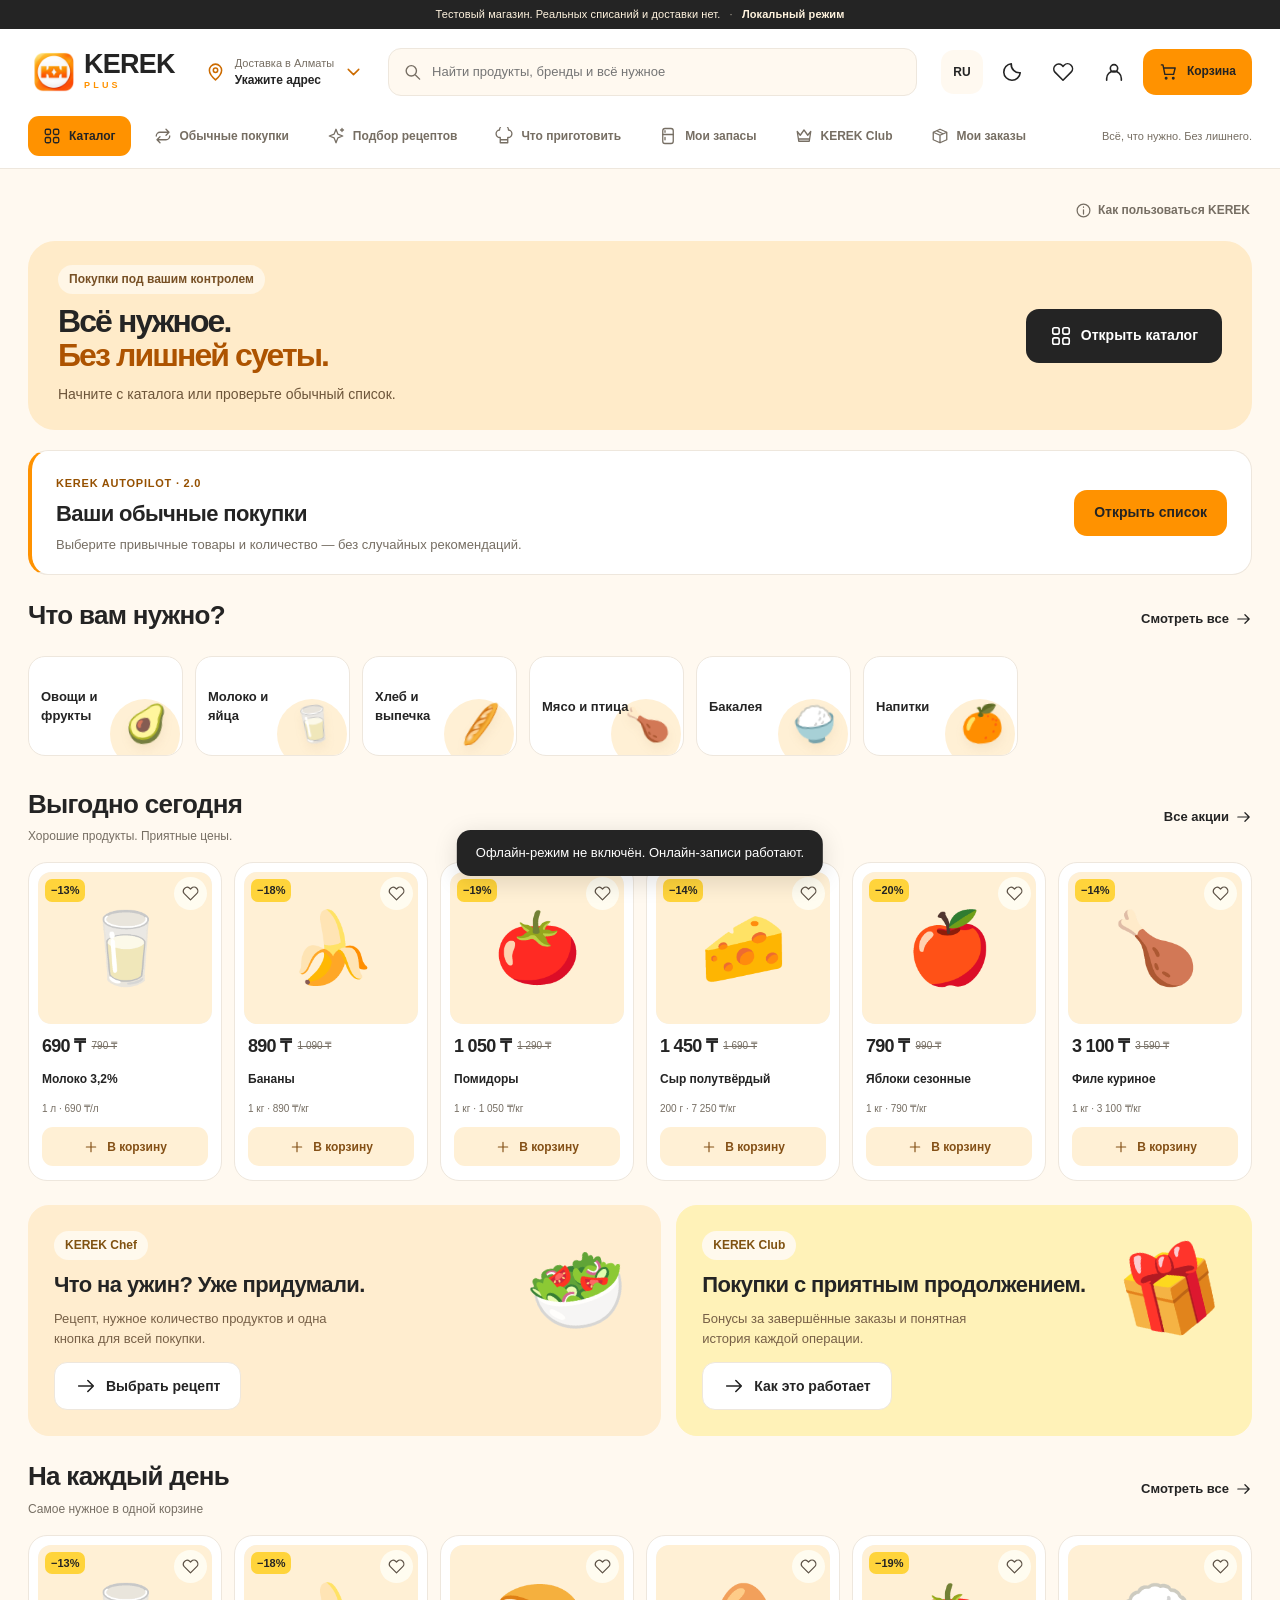
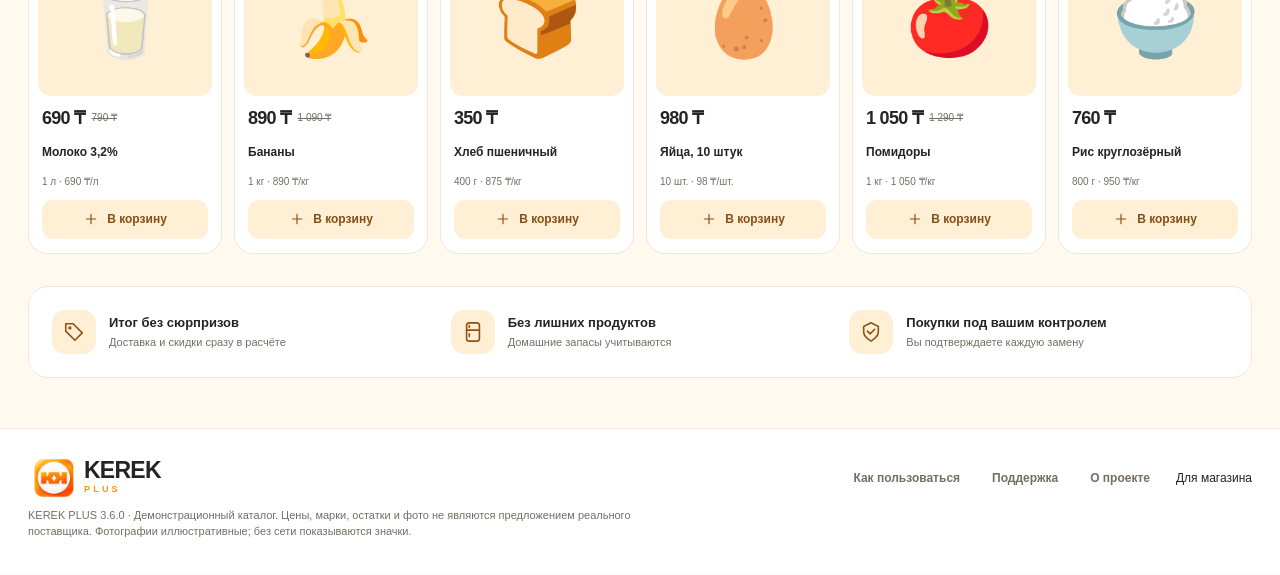
==== commit 871b86b6: "Add files via upload" ====
--- a/index.html
+++ b/index.html
@@ -1,4 +1,4 @@
-<!doctype html><html lang="ru"><head><meta charset="utf-8"><meta name="viewport" content="width=device-width,initial-scale=1,viewport-fit=cover"><meta name="theme-color" content="#FF9200"><meta name="description" content="KEREK PLUS — обычные покупки и полная стоимость корзины. Тестовый магазин."><meta name="apple-mobile-web-app-capable" content="yes"><meta name="apple-mobile-web-app-title" content="KEREK PLUS"><meta http-equiv="Content-Security-Policy" content="default-src 'self'; script-src 'self' 'sha256-vn3N5aAsejMfRcHLiBKateDgVVwA/LNzxjH0rCm46m4='; style-src 'self' 'unsafe-inline'; img-src 'self' data: https://images.unsplash.com; connect-src 'self'; font-src 'self'; object-src 'none'; base-uri 'self'; form-action 'self'"><title>KEREK PLUS 3.5.0 · Продуманные покупки</title><link rel="icon" href="icon-ref-32-350.png" type="image/png"><link rel="apple-touch-icon" href="icon-ref-180-350.png"><link rel="manifest" href="manifest.webmanifest"><style>:root{--orange:#FF9200;--yellow:#FFD43B;--bg:#FFF9F0;--surface:#FFFFFF;--text:#242424;--muted:#766e63;--line:#eee7dd;--soft:#fff0d5;--hero:#ffebc9;--green:#35654b;--danger:#b12820;--radius:22px;--shadow:0 6px 26px #54320b08;--max:1280px;color-scheme:light}
+<!doctype html><html lang="ru"><head><meta charset="utf-8"><meta name="viewport" content="width=device-width,initial-scale=1,viewport-fit=cover"><meta name="theme-color" content="#FF9200"><meta name="description" content="KEREK PLUS — обычные покупки и полная стоимость корзины. Тестовый магазин."><meta name="apple-mobile-web-app-capable" content="yes"><meta name="apple-mobile-web-app-title" content="KEREK PLUS"><meta http-equiv="Content-Security-Policy" content="default-src 'self'; script-src 'self' 'sha256-ffBliPpo/L6dGxxfS7MTqyxamOdkbpsDEkus7by57EU='; style-src 'self' 'unsafe-inline'; img-src 'self' data: https://images.unsplash.com; connect-src 'self'; font-src 'self'; object-src 'none'; base-uri 'self'; form-action 'self'"><title>KEREK PLUS 3.6.0 · Продуманные покупки</title><link rel="icon" href="icon-ref-32-350.png" type="image/png"><link rel="apple-touch-icon" href="icon-ref-180-350.png"><link rel="manifest" href="manifest.webmanifest"><style>:root{--orange:#FF9200;--yellow:#FFD43B;--bg:#FFF9F0;--surface:#FFFFFF;--text:#242424;--muted:#766e63;--line:#eee7dd;--soft:#fff0d5;--hero:#ffebc9;--green:#35654b;--danger:#b12820;--radius:22px;--shadow:0 6px 26px #54320b08;--max:1280px;color-scheme:light}
 *{box-sizing:border-box}html{scroll-behavior:smooth;scroll-padding-top:120px}body{margin:0;background:var(--bg);font-family:Inter,-apple-system,BlinkMacSystemFont,"Segoe UI",Arial,sans-serif;color:var(--text);font-size:15px;line-height:1.5;-webkit-tap-highlight-color:transparent}button,input,select,textarea{font:inherit}button,a,input,select,textarea{-webkit-tap-highlight-color:transparent}button{cursor:pointer;color:inherit;border:0;background:none;font-weight:600}a{color:inherit;text-decoration:none}button:disabled{cursor:not-allowed;opacity:.5}button,input,select,textarea,a{touch-action:manipulation}button:focus-visible,a:focus-visible,input:focus-visible,select:focus-visible,textarea:focus-visible{outline:3px solid #8b4d00;outline-offset:3px}h1,h2,h3,p{margin-top:0}h1{font-size:36px;line-height:1.16;letter-spacing:-1.3px;margin-bottom:14px}h2{font-size:26px;letter-spacing:-.7px;line-height:1.25;margin-bottom:7px}h3{font-size:18px;line-height:1.3;margin-bottom:10px}p{margin-bottom:15px}svg.icon{width:22px;height:22px;stroke:currentColor;stroke-width:1.75;fill:none;stroke-linecap:round;stroke-linejoin:round;flex-shrink:0}input,select,textarea{border:1px solid var(--line);border-radius:13px;padding:12px 14px;color:var(--text);background:var(--surface);width:100%;min-height:46px}textarea{resize:vertical;min-height:88px}label.field{display:grid;gap:7px;font-size:13px;font-weight:600;margin-bottom:15px}input[type=checkbox]{width:18px;height:18px;min-height:18px;accent-color:var(--orange);flex-shrink:0}input[type=range]{padding:0;accent-color:var(--orange)}label.check{display:flex;gap:10px;align-items:center;min-height:42px;font-size:14px}small,.small{font-size:12px;color:var(--muted)}.muted{color:var(--muted)}.text-danger{color:var(--danger)}.nowrap{white-space:nowrap}.wrap{max-width:var(--max);margin:0 auto;padding:0 28px}.flex{display:flex;align-items:center;gap:12px}.between{justify-content:space-between}.stack{display:grid;gap:16px}.hidden{display:none!important}.mb0{margin-bottom:0}.mt{margin-top:24px}.divider{border:0;border-top:1px solid var(--line);margin:20px 0}.pill{display:inline-flex;align-items:center;gap:7px;padding:6px 11px;border-radius:100px;font-size:12px;font-weight:650;background:var(--soft);line-height:1.4}.pill.green{background:#eaf1e8;color:#305b3f}.pill.dark{background:var(--text);color:var(--surface)}.btn{min-height:46px;padding:12px 20px;border-radius:13px;display:inline-flex;justify-content:center;align-items:center;gap:9px;font-size:14px;font-weight:750;line-height:1.4;transition:transform .14s,background .14s}.btn:active,.icon-btn:active{transform:scale(.97)}.btn.primary{background:var(--orange);color:#242424}.btn.primary:hover{background:#ffa21f}.btn.black{background:#242424;color:#fff}.btn.secondary{background:var(--soft)}.btn.outline{border:1px solid var(--line);background:var(--surface)}.btn.danger{color:var(--danger);background:#fff0ed}.btn.small-btn{min-height:38px;padding:8px 12px;font-size:12px}.btn.block{width:100%}.icon-btn{display:inline-flex;align-items:center;justify-content:center;width:44px;height:44px;flex-shrink:0;border-radius:13px;background:var(--surface);position:relative;transition:background .15s}.icon-btn:hover{background:var(--soft)}.icon-btn.active{color:#a74d00;background:var(--soft)}.icon-btn .count{position:absolute;right:-3px;top:-3px;background:var(--orange);color:#242424;border:2px solid var(--surface);border-radius:20px;font-size:10px;padding:1px 5px;min-width:20px;line-height:15px}.link-btn{font-size:13px;font-weight:700;display:inline-flex;align-items:center;gap:6px;color:var(--text);padding:8px 0}.link-btn svg{width:17px}.note{padding:12px 15px;border-radius:13px;background:var(--soft);font-size:12px;color:var(--muted);line-height:1.6}.error-box{padding:14px;border:1px solid #f0c1b8;border-radius:13px;background:#fff0ed;color:#962a20}.card{background:var(--surface);border:1px solid var(--line);border-radius:var(--radius);padding:24px;box-shadow:var(--shadow)}
 .demo-bar{background:#242424;color:#fff3de;font-size:11px;line-height:1.4;text-align:center;padding:7px 12px;letter-spacing:.1px}.demo-bar span{opacity:.62;margin:0 6px}.header{background:var(--surface);border-bottom:1px solid var(--line);position:sticky;top:0;z-index:20}.header-top{height:85px;display:flex;align-items:center;gap:24px}.brand{display:flex;align-items:center;gap:10px;flex-shrink:0;font-size:27px;font-weight:900;letter-spacing:-1.2px}.brand img{width:38px;height:38px}.address-btn{text-align:left;display:flex;gap:9px;align-items:center;max-width:196px;flex-shrink:0;padding:7px 0}.address-btn svg{color:#cc6b00;width:21px}.address-btn span{display:block;font-size:11px;color:var(--muted);font-weight:400}.address-btn b{display:block;font-size:12px;white-space:nowrap;overflow:hidden;text-overflow:ellipsis;max-width:153px}.searchbox{display:flex;align-items:center;border:1px solid var(--line);border-radius:13px;background:var(--bg);padding:0 14px;flex:1;min-width:120px;gap:10px}.searchbox input{border:0;background:none;min-height:46px;padding:8px 0;outline:none;box-shadow:none;font-size:13px;min-width:0}.searchbox svg{color:var(--muted);width:19px}.header-actions{display:flex;gap:7px;align-items:center}.lang-btn{font-size:12px;background:var(--bg);padding:0 10px;min-width:42px;width:auto}.header-cart{font-size:12px;white-space:nowrap;padding:12px 16px}.header-cart .icon{width:19px}.header-cart b{font-weight:750}.desktop-nav{display:flex;align-items:center;gap:8px;height:54px;padding-bottom:10px;overflow:auto;scrollbar-width:none}.desktop-nav button{display:flex;align-items:center;gap:8px;padding:10px 15px;white-space:nowrap;font-size:12px;border-radius:11px;color:var(--muted);min-height:40px}.desktop-nav button svg{width:18px;height:18px}.desktop-nav button.active{background:var(--soft);color:var(--text)}.desktop-nav .catalog-btn{background:var(--orange);color:#242424}.desktop-nav .nav-end{margin-left:auto;font-size:11px;color:var(--muted);white-space:nowrap}.bottom-nav{display:none}.main{padding-top:26px;padding-bottom:50px;min-height:65vh}.crumb{font-size:12px;color:var(--muted);display:flex;gap:8px;align-items:center;margin-bottom:20px}.crumb svg{width:14px}.page-heading{display:flex;justify-content:space-between;align-items:end;gap:20px;margin-bottom:25px}.page-heading p{margin:9px 0 0;color:var(--muted);font-size:14px}.page-heading h1{margin-bottom:0}.section{margin-top:34px}.section-head{display:flex;align-items:center;justify-content:space-between;gap:10px;margin-bottom:17px}.section-head p{margin:6px 0 0;color:var(--muted);font-size:12px}.hero{display:grid;grid-template-columns:1fr 47%;min-height:315px;border-radius:27px;background:var(--hero);overflow:hidden;position:relative}.hero-copy{padding:32px 0 30px 34px;z-index:2}.hero h1{font-size:44px;line-height:1.07;letter-spacing:-1.9px;max-width:440px;margin:15px 0 15px}.hero h1 span{color:#ad5300}.hero p{font-size:14px;max-width:310px;line-height:1.65;color:#6d553a}.hero .pill{background:#fff6e6;color:#775025}.hero-foot{display:flex;gap:10px;align-items:center;flex-wrap:wrap}.hero-foot .small{max-width:140px;color:#775b3a;line-height:1.4}.hero-art{position:relative;min-height:280px;display:flex;align-items:center;justify-content:center;isolation:isolate}.hero-art:before{content:"";width:360px;height:360px;position:absolute;border-radius:50%;background:#ffd278;right:18px;top:12px;z-index:-1}.hero-fruit{position:absolute;border-radius:26px;display:flex;align-items:center;justify-content:center;box-shadow:0 10px 25px #a3541020;overflow:hidden}.hero-fruit .photo{height:100%;width:100%;border-radius:inherit}.hero-fruit.one{width:195px;height:210px;left:24px;top:61px;transform:rotate(-10deg);background:#fff5de;z-index:2}.hero-fruit.two{width:170px;height:168px;right:30px;top:26px;transform:rotate(10deg);background:#ffe38e}.hero-fruit.three{width:150px;height:130px;right:27px;bottom:22px;transform:rotate(5deg);background:#eef2d5;z-index:3}.hero-tag{background:var(--surface);box-shadow:0 8px 24px #85440b12;padding:10px 15px;border-radius:15px;position:absolute;left:3px;bottom:19px;z-index:4;font-size:11px;display:flex;align-items:center;gap:10px}.hero-tag svg{color:var(--green)}.hero-tag b{display:block;font-size:14px}.hero-art .photo-fallback{font-size:98px}.hero-sticker{position:absolute;right:171px;top:21px;z-index:5;transform:rotate(-12deg);background:var(--text);color:var(--yellow);padding:9px 11px;border-radius:100%;font-weight:900;font-size:16px;line-height:1.2;text-align:center}
 .category-grid{display:grid;grid-template-columns:repeat(6,1fr);gap:12px}.category-tile{background:var(--surface);border:1px solid var(--line);border-radius:17px;padding:12px 12px 11px;text-align:left;overflow:hidden;position:relative;min-height:119px;transition:border-color .2s,transform .2s}.category-tile:hover{border-color:var(--orange);transform:translateY(-2px)}.category-tile b{display:block;font-size:12px;position:relative;z-index:2;max-width:108px}.category-tile .cat-symbol{position:absolute;right:9px;bottom:2px;font-size:51px;line-height:1.2;transform:rotate(-8deg);filter:drop-shadow(0 6px 5px #8e602013)}.category-tile .cat-circle{position:absolute;width:82px;height:82px;background:var(--soft);border-radius:50%;right:2px;bottom:-14px}.product-grid{display:grid;grid-template-columns:repeat(6,minmax(0,1fr));gap:12px}.product{background:var(--surface);border:1px solid var(--line);border-radius:19px;padding:9px;display:flex;flex-direction:column;min-width:0;transition:box-shadow .18s,transform .18s}.product:hover{box-shadow:0 7px 24px #5e3c1610;transform:translateY(-2px)}.product-photo{width:100%;position:relative;margin-bottom:9px;border-radius:13px;overflow:hidden;aspect-ratio:1.15;background:#f9f5ed}.photo{position:relative;display:block;overflow:hidden;background:var(--photo-bg,#f8f5ed);width:100%;height:100%;border-radius:inherit}.photo img{position:absolute;inset:0;width:100%;height:100%;object-fit:cover;opacity:0;transition:opacity .2s}.photo img.loaded{opacity:1}.photo-fallback{display:flex;align-items:center;justify-content:center;position:absolute;inset:0;font-size:70px;line-height:1;filter:drop-shadow(0 8px 6px #3f3c2314)}.product-photo .photo{position:absolute;inset:0}.sale-badge{position:absolute;left:7px;top:7px;border-radius:7px;background:var(--yellow);color:#242424;font-size:11px;font-weight:800;padding:3px 6px;z-index:2}.fav-btn{position:absolute;right:5px;top:5px;border-radius:50%;width:33px;height:33px;z-index:3;background:#fffef5dd;color:#5d5246;min-height:33px}.fav-btn .icon{width:17px;height:17px}.fav-btn.active .icon{fill:#fa9500;stroke:#a45300}.product-info{padding:1px 4px 5px;flex:1;display:flex;flex-direction:column}.product-prices{display:flex;align-items:center;gap:7px;flex-wrap:wrap;margin:1px 0 5px;line-height:1.25}.product-prices b{font-size:18px;letter-spacing:-.7px;white-space:nowrap}.product-prices del{font-size:10px;color:var(--muted)}.product-title{text-align:left;font-size:12px;font-weight:550;padding:0;margin-bottom:4px;line-height:1.45;min-height:35px;display:-webkit-box;-webkit-line-clamp:2;-webkit-box-orient:vertical;overflow:hidden}.product-unit{font-size:10px;color:var(--muted);margin-bottom:11px}.product .add-btn{margin-top:auto;background:var(--soft);border-radius:11px;width:100%;display:flex;align-items:center;justify-content:center;gap:8px;min-height:39px;font-size:12px;color:#845016}.product .add-btn .icon{width:16px}.qty{margin-top:auto;min-height:39px;background:var(--orange);color:#242424;display:flex;justify-content:space-between;align-items:center;border-radius:11px;overflow:hidden;font-size:13px;font-weight:750}.qty button{width:38px;min-height:39px;display:flex;align-items:center;justify-content:center}.qty svg{width:16px}.benefit-grid{display:grid;grid-template-columns:1.1fr 1fr;gap:15px}.feature-panel{padding:25px;border:1px solid var(--line);border-radius:21px;position:relative;overflow:hidden;background:var(--surface)}.feature-panel.orange{background:#ffedcf;border-color:#ffedcf;color:#242424}.feature-panel.yellow{background:#fff2b8;border-color:#fff2b8;color:#242424}.feature-panel p{max-width:300px;color:#776047;font-size:13px;margin-bottom:14px}.feature-panel h3{font-size:22px;letter-spacing:-.6px}.feature-panel .feature-symbol{position:absolute;right:30px;top:24px;transform:rotate(-14deg);font-size:82px;opacity:.95}.feature-panel .content{max-width:75%;position:relative;z-index:1}.info-strip{display:grid;grid-template-columns:repeat(3,1fr);gap:20px;margin-top:32px;padding:23px;border-radius:20px;border:1px solid var(--line);background:var(--surface)}.info-item{display:flex;gap:13px;align-items:center}.info-item svg{background:var(--soft);box-sizing:content-box;padding:11px;border-radius:13px;color:#925114}.info-item b{font-size:13px;display:block}.info-item span{font-size:11px;color:var(--muted);display:block;margin-top:2px}.footer{border-top:1px solid var(--line);padding:28px 0 34px;background:var(--surface)}.footer .brand{font-size:23px}.footer p{font-size:11px;color:var(--muted);margin:8px 0 0;max-width:650px}.footer-links{display:flex;gap:20px;align-items:center;flex-wrap:wrap;font-size:12px}.footer-links button{font-size:12px;color:var(--muted)}
@@ -120,7 +120,46 @@
  .splash-title,.splash-divider,.splash-tagline,.splash-status,.splash-logo-wrap{opacity:1}
  .splash-dots i{opacity:.6}.splash-assist{animation:none;visibility:visible}
 }
-</style></head><body class="kerek-starting"><section id="kerek-splash" aria-label="Запуск KEREK PLUS"><div class="splash-atmosphere" aria-hidden="true"><i></i><i></i><i></i><i></i></div><div class="splash-content"><div class="splash-emblem"><span class="splash-halo" aria-hidden="true"></span><span class="splash-orbit" aria-hidden="true"></span><span class="splash-orbit-secondary" aria-hidden="true"></span><span class="splash-logo-wrap"><img class="splash-art" src="[data-uri]" width="176" height="176" alt="KEREK PLUS"><span class="splash-sheen" aria-hidden="true"></span></span></div><h1 class="splash-title">KEREK <span>PLUS</span></h1><div class="splash-divider" aria-hidden="true"></div><p class="splash-tagline">Покупки с удовольствием</p><p id="splash-status" class="splash-status" role="status" aria-live="polite">Открываем ваши списки…</p><div class="splash-dots" aria-hidden="true"><i></i><i></i><i></i></div><div class="splash-assist">Загрузка занимает дольше обычного?<br><a href="update.html">Проверить обновление</a></div></div></section><a class="skip-link" href="#main">К содержимому / Мазмұнға</a><div id="app" aria-busy="true"></div><dialog id="modal" aria-labelledby="modal-title"></dialog><div id="toast" role="status" aria-live="polite"></div><div id="cart-live" class="sr-only" role="status" aria-live="polite" aria-atomic="true"></div><noscript><style>#kerek-splash{display:none}</style><main class="boot brand-recovery"><img src="icon-ref-192-350.png" class="brand-recovery-icon" alt="KEREK PLUS"><h1>KEREK PLUS</h1><p>Для работы нужен JavaScript. Не очищайте данные браузера.</p></main></noscript><script>window.KEREK_CONFIG={version:'3.5.0',mode:'static'};
+
+/* KEREK PLUS 3.6 — motion language. Motion communicates state, never delays a financial/order action. */
+:root{--km-fast:140ms;--km-normal:230ms;--km-ease:cubic-bezier(.2,.8,.2,1)}
+/* Interactive affordances: hover only on devices that have a real hover pointer. */
+@media(hover:hover) and (pointer:fine){
+ .product,.category-tile,.recipe,.guide-step{transition:transform var(--km-normal) var(--km-ease),border-color var(--km-normal),box-shadow var(--km-normal) var(--km-ease)}
+ .product:hover,.product:focus-within{transform:translateY(-4px);box-shadow:0 12px 30px rgba(94,60,22,.12);border-color:rgba(233,145,36,.32)}
+ .category-tile:hover,.category-tile:focus-visible{transform:translateY(-3px);border-color:var(--orange);box-shadow:0 9px 25px rgba(210,127,18,.12)}
+ .recipe:hover,.recipe:focus-within,.guide-step:hover{transform:translateY(-3px);box-shadow:0 10px 28px rgba(80,50,12,.10)}
+ .product .photo img,.recipe .photo img{transition:transform 390ms var(--km-ease),opacity 200ms ease}
+ .product:hover .photo img,.recipe:hover .photo img{transform:scale(1.045)}
+ .product .photo-fallback,.recipe .photo-fallback{transition:transform 360ms var(--km-ease)}
+ .product:hover .photo-fallback,.recipe:hover .photo-fallback{transform:scale(1.055)}
+ .btn:hover:not(:disabled),.add-btn:hover:not(:disabled){transform:translateY(-1px);filter:brightness(1.025)}
+ .icon-btn:hover:not(:disabled),.fav-btn:hover:not(:disabled){transform:translateY(-1px)}
+ .chip:hover:not(:disabled),.filter-cats button:hover:not(:disabled),.bottom-nav button:hover:not(:disabled){filter:brightness(1.04)}
+}
+.btn,.add-btn,.icon-btn,.fav-btn,.chip,.filter-cats button,.bottom-nav button,.profile-nav button{
+ transition:transform var(--km-fast) var(--km-ease),background-color var(--km-normal) ease,box-shadow var(--km-normal) ease,color var(--km-fast) ease,filter var(--km-fast) ease;
+}
+button:active:not(:disabled){transform:scale(.965)}
+.qty{transition:background-color var(--km-fast) ease,box-shadow var(--km-normal) ease}
+.qty:focus-within{box-shadow:0 0 0 2px rgba(255,146,0,.3)}
+.cart-budget,.summary,.savings-card,.cart-issues{transition:border-color var(--km-normal) ease,background-color var(--km-normal) ease}
+.free-progress>span,.ka-track>span,progress{transition:width 360ms var(--km-ease)}
+/* Motion for overlays that do not block data entry or hold route navigation. */
+dialog[open]{animation:km-dialog-in 260ms var(--km-ease) both}
+dialog[open]::backdrop{animation:km-backdrop-in 220ms ease-out both}
+#toast.show{animation:km-toast-in 240ms var(--km-ease) both}
+#toast.show button:focus-visible{outline-offset:2px}
+.km-cart-orb{position:fixed;z-index:80;pointer-events:none;width:11px;height:11px;margin:-5.5px;border-radius:50%;background:radial-gradient(circle at 36% 28%,#fff5c5 0%,#ffdc62 34%,#ff8b11 80%);box-shadow:0 0 0 4px rgba(255,181,57,.18),0 0 14px rgba(255,161,28,.38);will-change:transform,opacity}
+@keyframes km-dialog-in{from{opacity:0;transform:translateY(10px) scale(.988)}to{opacity:1;transform:translateY(0) scale(1)}}
+@keyframes km-backdrop-in{from{background-color:rgba(0,0,0,0)}to{background-color:rgba(0,0,0,.45)}}
+@keyframes km-toast-in{from{opacity:0;transform:translate(-50%,15px) scale(.97)}to{opacity:1;transform:translate(-50%,0) scale(1)}}
+/* Do not animate user-preferred reduced motion, and do not force smooth scroll. */
+@media(prefers-reduced-motion:reduce){
+ *,*::before,*::after{animation-duration:0.01ms!important;animation-iteration-count:1!important;transition-duration:0.01ms!important;scroll-behavior:auto!important}
+ .km-cart-orb{display:none!important}
+}
+</style></head><body class="kerek-starting"><section id="kerek-splash" aria-label="Запуск KEREK PLUS"><div class="splash-atmosphere" aria-hidden="true"><i></i><i></i><i></i><i></i></div><div class="splash-content"><div class="splash-emblem"><span class="splash-halo" aria-hidden="true"></span><span class="splash-orbit" aria-hidden="true"></span><span class="splash-orbit-secondary" aria-hidden="true"></span><span class="splash-logo-wrap"><img class="splash-art" src="[data-uri]" width="176" height="176" alt="KEREK PLUS"><span class="splash-sheen" aria-hidden="true"></span></span></div><h1 class="splash-title">KEREK <span>PLUS</span></h1><div class="splash-divider" aria-hidden="true"></div><p class="splash-tagline">Покупки с удовольствием</p><p id="splash-status" class="splash-status" role="status" aria-live="polite">Открываем ваши списки…</p><div class="splash-dots" aria-hidden="true"><i></i><i></i><i></i></div><div class="splash-assist">Загрузка занимает дольше обычного?<br><a href="update.html">Проверить обновление</a></div></div></section><a class="skip-link" href="#main">К содержимому / Мазмұнға</a><div id="app" aria-busy="true"></div><dialog id="modal" aria-labelledby="modal-title"></dialog><div id="toast" role="status" aria-live="polite"></div><div id="cart-live" class="sr-only" role="status" aria-live="polite" aria-atomic="true"></div><noscript><style>#kerek-splash{display:none}</style><main class="boot brand-recovery"><img src="icon-ref-192-350.png" class="brand-recovery-icon" alt="KEREK PLUS"><h1>KEREK PLUS</h1><p>Для работы нужен JavaScript. Не очищайте данные браузера.</p></main></noscript><script>window.KEREK_CONFIG={version:'3.6.0',mode:'static'};
 /* KEREK PLUS 3.5.0. User-selected orange glossy emblem, no redesign. */
 window.KEREK_ICON_DATA='[data-uri]';
 
@@ -137,7 +176,7 @@
  function stage(key){if(state==='failed'||state==='closed')return;const t=document.getElementById('splash-status');if(t&&phrases[key])t.textContent=phrases[key][document.documentElement.lang==='kk'?1:0];}
  function cleanup(){clearTimeout(watchdog);clearTimeout(waiter);clearTimeout(cleanupTimer);const box=app();if(box)box.removeAttribute('aria-busy');document.body.classList.remove('kerek-starting');}
  function fail(){if(state==='closed'||state==='failed')return;state='failed';cleanup();root()?.remove();}
- function completeExit(){const el=root();el?.remove();cleanup();state='closed';}
+ function completeExit(){const el=root();el?.remove();cleanup();state='closed';window.KerekMotion?.firstReveal?.();}
  function exit(){if(state!=='ready')return;const el=root();if(!el){completeExit();return;}
   el.setAttribute('aria-hidden','true');el.style.pointerEvents='none';document.body.classList.remove('kerek-starting');
   if(reduce()){completeExit();return;}
@@ -167,6 +206,111 @@
  window.addEventListener('unhandledrejection',()=>{if(!window.KEREK_BOOT_DONE)showFailure();});
  watchdog=setTimeout(showFailure,12000);
  stage('records');
+})();
+
+;
+/* KEREK PLUS 3.6.0 — motion layer only. No purchases, storage writes, network or timers holding navigation. */
+(function(){'use strict';
+ const root=document.getElementById('app');
+ if(!root)return;
+ const reduced=()=>typeof matchMedia==='function'&&matchMedia('(prefers-reduced-motion: reduce)').matches;
+ const canMove=()=>!reduced()&&document.visibilityState!=='hidden';
+ const clock=()=>typeof performance!=='undefined'?performance.now():Date.now();
+ let lastView='',lastGrid='',initialShown=false,pending=null,frame=0,lastSpark=0;
+ const stats={routes:0,lists:0,cart:0,favorites:0,skipped:0};
+ function animate(el,frames,options){
+  if(!el||!canMove()||typeof el.animate!=='function'){stats.skipped++;return null;}
+  try{return el.animate(frames,{fill:'none',...options});}catch{return null;}
+ }
+ function lift(el,delay=0,offset=8,duration=310){
+  return animate(el,[{opacity:.62,transform:`translate3d(0,${offset}px,0)`},{opacity:1,transform:'translate3d(0,0,0)'}],{duration,delay,easing:'cubic-bezier(.2,.8,.2,1)'});
+ }
+ function routeIn(view,first=false){
+  if(!canMove())return;
+  const main=root.querySelector('main#main');if(!main)return;
+  // Transforming <main> on the cart route would reposition its fixed checkout dock.
+  if(view==='cart')animate(main,[{opacity:.62},{opacity:1}],{duration:260,easing:'ease-out'});
+  else lift(main,0,first?11:9,first?380:300);stats.routes++;
+  const candidates=main.querySelectorAll('.product, .category-tile, .recipe, .guide-step');
+  // Animate only content near the visible viewport; no hidden content, delayed taps or huge stagger queues.
+  let count=0;
+  for(const el of candidates){if(count>=8)break;const rect=el.getBoundingClientRect();if(rect.top>innerHeight+80||rect.bottom<0)continue;lift(el,70+count*24,8,270);count++;}
+  const active=document.querySelector('.bottom-nav button.active svg, .header-nav .active svg');
+  animate(active,[{transform:'translateY(3px) scale(.91)'},{transform:'translateY(0) scale(1)'}],{duration:260,easing:'cubic-bezier(.2,.8,.2,1)'});
+  if(view==='cart')lift(root.querySelector('.cart-dock'),70,12,300);
+ }
+ function gridSignature(view){
+  if(view!=='catalog')return '';
+  const els=root.querySelectorAll('.catalog-main .product[data-product]');
+  return [...els].slice(0,100).map(el=>el.getAttribute('data-product')).join(',');
+ }
+ function gridRefresh(){
+  if(!canMove())return;
+  const els=root.querySelectorAll('.catalog-main .product');
+  let i=0;for(const el of els){if(i>=8)break;const r=el.getBoundingClientRect();if(r.top>innerHeight+55||r.bottom<0)continue;lift(el,i++*20,5,220);}stats.lists++;
+ }
+ function pulse(el){animate(el,[{transform:'scale(.94)'},{transform:'scale(1.075)',offset:.52},{transform:'scale(1)'}],{duration:300,easing:'cubic-bezier(.2,.8,.2,1)'});}
+ function playCart(p,view){
+  const product=String(p.id);
+  const qty=[...root.querySelectorAll('.qty')].find(x=>[...x.querySelectorAll('[data-id]')].some(b=>b.dataset.id===product))?.querySelector('span');
+  if(qty)pulse(qty);
+  for(const el of document.querySelectorAll('.nav-badge,.count'))pulse(el);
+  const target=document.querySelector('.bottom-nav button[data-view="cart"], .header [data-view="cart"]');
+  if(!p.rect||!target||!canMove()||view==='cart'||clock()-lastSpark<320)return;
+  const end=target.getBoundingClientRect();if(!end.width)return;
+  const fromX=p.rect.left+p.rect.width/2,fromY=p.rect.top+p.rect.height/2;
+  const dx=end.left+end.width/2-fromX,dy=end.top+end.height/2-fromY;
+  if(Math.hypot(dx,dy)<55||Math.hypot(dx,dy)>1400)return;
+  lastSpark=clock();const dot=document.createElement('span');dot.className='km-cart-orb';dot.setAttribute('aria-hidden','true');
+  dot.style.left=fromX+'px';dot.style.top=fromY+'px';document.body.append(dot);
+  const a=animate(dot,[{opacity:0,transform:'translate3d(0,0,0) scale(.45)'},{opacity:.95,transform:`translate3d(${dx*.3}px,${dy*.25-12}px,0) scale(1)`,offset:.27},{opacity:0,transform:`translate3d(${dx}px,${dy}px,0) scale(.3)`}],{duration:450,easing:'cubic-bezier(.3,.05,.3,1)'});
+  if(a){a.finished.catch(()=>{}).then(()=>dot.remove());}else dot.remove();
+ }
+ function feedback(p,view){
+  if(!p||clock()-p.time>1200)return;
+  const S=window.KerekApp?.state;if(!S)return;
+  if(p.kind==='cart'){
+   const now=Number(S.cart?.[p.id]||0);
+   if(now===p.before+1||p.action==='minus'&&now===p.before-1){stats.cart++;playCart({...p,id:p.id},view);}
+  }else if(p.kind==='favorite'){
+   const isFavorite=S.favorites?.some(x=>String(x)===p.id)===true;
+   if(isFavorite!==p.before){
+    stats.favorites++;const b=[...root.querySelectorAll('[data-action="favorite"]')].find(x=>x.dataset.id===p.id);
+    pulse(b?.querySelector('svg')||b);
+   }
+  }
+ }
+ function scan(){
+  frame=0;
+  const view=document.body.dataset.view||window.KerekApp?.view?.view||'';
+  if(!view)return;
+  const fresh=!lastView||view!==lastView;
+  const prevView=lastView,grid=gridSignature(view),listChanged=view==='catalog'&&prevView==='catalog'&&lastGrid!==grid;
+  lastView=view;lastGrid=grid;
+  const p=pending;pending=null;
+  if(document.body.classList.contains('kerek-starting')||!window.KEREK_BOOT_DONE)return;
+  if(fresh&&initialShown)routeIn(view);
+  else if(listChanged)gridRefresh();
+  if(p)feedback(p,view);
+  }
+ function schedule(){if(frame)return;frame=requestAnimationFrame(scan);}
+ const observer=new MutationObserver(schedule);observer.observe(root,{childList:true});
+ // Capture click before the app handles it. Feedback only runs if the persisted state actually changes.
+ document.addEventListener('click',e=>{
+  const el=e.target?.closest?.('[data-action]');if(!el||el.disabled)return;
+  const a=el.dataset.action,id=String(el.dataset.id||''),S=window.KerekApp?.state;
+  if(!S||!id)return;
+  if(a==='add'||a==='minus')pending={kind:'cart',action:a,id,before:Number(S.cart?.[id]||0),rect:(()=>{const r=el.getBoundingClientRect();return {left:r.left,top:r.top,width:r.width,height:r.height};})(),time:clock()};
+  else if(a==='favorite')pending={kind:'favorite',id,before:S.favorites?.some(x=>String(x)===id)===true,time:clock()};
+ },true);
+ function firstReveal(){
+  if(initialShown)return;initialShown=true;
+  // Splash fades only once the real app is ready; motion stays decorative and can be skipped instantly.
+  const view=document.body.dataset.view||lastView||'home';
+  if(document.visibilityState!=='hidden')requestAnimationFrame(()=>routeIn(view,true));
+ }
+ // Modals and buttons use CSS only; neither touches focus management or form submission.
+ window.KerekMotion=Object.freeze({firstReveal,get stats(){return {...stats};},get reduced(){return reduced();}});
 })();
 
 ;
@@ -589,7 +733,7 @@
 }};
 
 ;
-/* KEREK 3.5.0 — progressive enhancement of the original store. No framework/build step. */
+/* KEREK 3.6.0 — progressive enhancement of the original store. No framework/build step. */
 (function(){'use strict';
 const C=window.KerekCore,API=window.KerekAPI,SEED=window.KEREK_SEED,Safe=window.KerekSafety;
 const $=(s,r=document)=>r.querySelector(s),e=x=>String(x??'').replace(/[&<>"']/g,c=>({'&':'&amp;','<':'&lt;','>':'&gt;','"':'&quot;',"'":'&#39;'}[c]));
@@ -710,7 +854,7 @@
  return '<div class="demo-bar">'+L('Тестовый магазин. Реальных списаний и доставки нет.','Сынақ дүкені. Нақты төлем мен жеткізу жоқ.')+' <span>·</span> <b>'+ (API.enabled?L('Сервер подключён','Сервер қосылды'):L('Локальный режим','Жергілікті режим'))+'</b></div><header class="header"><div class="wrap header-top"><button class="brand" data-action="nav" data-view="home" aria-label="KEREK — '+L('главная','басты бет')+'"><img src="icon-ref-192-350.png" alt="" class="brand-icon"><span class="brand-wordmark">KEREK<small>PLUS</small></span></button><button class="address-btn" data-action="address">'+icon('pin')+'<div><span>'+L('Доставка в Алматы','Алматыға жеткізу')+'</span><b>'+e(address)+'</b></div>'+icon('down')+'</button><button class="mobile-address mobile-only" data-action="address">'+icon('pin')+'<span>'+e(S.addresses.length?address:'Алматы')+'</span></button><label class="searchbox">'+icon('search')+'<input id="global-search" type="search" value="'+e(V.query)+'" placeholder="'+L('Найти продукты, бренды и всё нужное','Өнім, бренд және керектіні табу')+'" aria-label="'+L('Поиск товаров','Өнімдерді іздеу')+'" autocomplete="off"></label><div class="header-actions"><button class="icon-btn lang-btn" data-action="language" aria-label="'+L('Переключить на казахский','Орыс тіліне ауысу')+'">'+(S.language==='ru'?'RU':'ҚАЗ')+'</button><button class="icon-btn" data-action="theme" aria-label="'+L('Сменить тему','Тақырыпты ауыстыру')+'">'+icon(S.theme==='light'?'moon':'sun')+'</button><button class="icon-btn favorite-top" data-action="nav" data-view="favorites" aria-label="'+L('Избранное','Таңдаулылар')+'">'+icon('heart')+(S.favorites.length?'<span class="count">'+S.favorites.length+'</span>':'')+'</button><button class="icon-btn profile-top" data-action="nav" data-view="profile" aria-label="'+L('Профиль','Профиль')+'">'+icon('user')+'</button><button class="btn primary header-cart" data-action="nav" data-view="cart">'+icon('cart')+'<b>'+ (cartCount()?money(q().total):L('Корзина','Себет'))+'</b></button></div></div><div class="wrap desktop-nav">'+navButton('catalog',L('Каталог','Каталог'),'grid','catalog-btn')+navButton('autopilot',L('Обычные покупки','Әдеттегі сатып алу'),'repeat')+navButton('smart',L('Подбор рецептов','Рецепт таңдау'),'spark')+navButton('recipes',L('Что приготовить','Не дайындаймыз'),'chef')+navButton('pantry',L('Мои запасы','Үйдегі қор'),'pantry')+navButton('club','KEREK Club','club')+navButton('orders',L('Мои заказы','Тапсырыстарым'),'box')+'<span class="nav-end">'+L('Всё, что нужно. Без лишнего.','Керектінің бәрі. Артық ештеңе жоқ.')+'</span></div></header>';
 }
 function bottom(){return '<nav class="bottom-nav" aria-label="'+L('Главное меню','Негізгі мәзір')+'">'+[['home',L('Главная','Басты бет'),'home'],['catalog',L('Каталог','Каталог'),'grid'],['smart',L('Подбор','Таңдау'),'spark'],['cart',L('Корзина','Себет'),'cart'],['profile',L('Профиль','Профиль'),'user']].map(([id,label,ic])=>'<button class="'+(V.view===id?'active':'')+'" data-action="nav" data-view="'+id+'">'+icon(ic)+(id==='cart'&&cartCount()?'<span class="nav-badge">'+cartCount()+'</span>':'')+e(label)+'</button>').join('')+'</nav>';}
-function footer(){return '<footer class="footer"><div class="wrap"><div class="flex between"><button class="brand" data-action="nav" data-view="home"><img src="icon-ref-192-350.png" alt="" class="brand-icon"><span class="brand-wordmark">KEREK<small>PLUS</small></span></button><div class="footer-links"><button data-action="guide">'+L('Как пользоваться','Қалай қолдану керек')+'</button><button data-action="nav" data-view="support">'+L('Поддержка','Қолдау')+'</button><button data-action="about">'+L('О проекте','Жоба туралы')+'</button>'+(window.KEREK_STANDALONE?'<button data-action="about">'+L('Для магазина','Дүкенге арналған')+'</button>':'<a href="admin.html">'+L('Для магазина','Дүкенге арналған')+'</a>')+'</div></div><p>'+L('KEREK PLUS 3.5.0 · Демонстрационный каталог. Цены, марки, остатки и фото не являются предложением реального поставщика. Фотографии иллюстративные; без сети показываются значки.','KEREK 3.4 · Демонстрациялық каталог. Бағалар, брендтер, қалдықтар мен суреттер нақты жеткізушінің ұсынысы емес. Фотосуреттер көрнекі; желісіз белгішелер көрсетіледі.')+'</p></div></footer>';}
+function footer(){return '<footer class="footer"><div class="wrap"><div class="flex between"><button class="brand" data-action="nav" data-view="home"><img src="icon-ref-192-350.png" alt="" class="brand-icon"><span class="brand-wordmark">KEREK<small>PLUS</small></span></button><div class="footer-links"><button data-action="guide">'+L('Как пользоваться','Қалай қолдану керек')+'</button><button data-action="nav" data-view="support">'+L('Поддержка','Қолдау')+'</button><button data-action="about">'+L('О проекте','Жоба туралы')+'</button>'+(window.KEREK_STANDALONE?'<button data-action="about">'+L('Для магазина','Дүкенге арналған')+'</button>':'<a href="admin.html">'+L('Для магазина','Дүкенге арналған')+'</a>')+'</div></div><p>'+L('KEREK PLUS 3.6.0 · Демонстрационный каталог. Цены, марки, остатки и фото не являются предложением реального поставщика. Фотографии иллюстративные; без сети показываются значки.','KEREK PLUS 3.6 · Демонстрациялық каталог. Бағалар, брендтер, қалдықтар мен суреттер нақты жеткізушінің ұсынысы емес. Фотосуреттер көрнекі; желісіз белгішелер көрсетіледі.')+'</p></div></footer>';}
 function qtyControl(p){const n=S.cart[p.id]||0;return n?'<div class="qty" aria-label="'+e(name(p))+'"><button data-action="minus" data-id="'+p.id+'" aria-label="'+L('Уменьшить количество','Санын азайту')+'">'+icon('minus')+'</button><span>'+n+'</span><button data-action="add" data-id="'+p.id+'" '+(!p.active||n>=Math.min(99,p.stock)?'disabled':'')+' aria-label="'+L('Увеличить количество','Санын көбейту')+'">'+icon('plus')+'</button></div>':'<button class="add-btn" data-action="add" data-id="'+p.id+'" '+(!p.active||!p.stock?'disabled':'')+'>'+icon('plus')+L(p.stock?'В корзину':'Нет в наличии',p.stock?'Себетке':'Қолда жоқ')+'</button>';}
 function product(p){const discount=p.oldPrice>p.price?Math.round((1-p.price/p.oldPrice)*100):0;return '<article class="product" data-product="'+p.id+'"><div class="product-photo"><button class="photo" data-action="product" data-id="'+p.id+'" aria-label="'+e(name(p))+'">'+photo(p.image,name(p),p.emoji)+'</button>'+(discount?'<span class="sale-badge">−'+discount+'%</span>':'')+'<button class="icon-btn fav-btn '+(S.favorites.includes(p.id)?'active':'')+'" data-action="favorite" data-id="'+p.id+'" aria-label="'+e(L('Избранное: ','Таңдаулылар: ')+name(p))+'" aria-pressed="'+S.favorites.includes(p.id)+'">'+icon('heart')+'</button></div><div class="product-info"><div class="product-prices"><b>'+money(p.price)+'</b>'+(discount?'<del>'+money(p.oldPrice)+'</del>':'')+'</div><button class="product-title" data-action="product" data-id="'+p.id+'">'+e(name(p))+'</button><div class="product-unit">'+pack(p)+' · '+unitPrice(p)+'</div>'+qtyControl(p)+'</div></article>';}
 function productGrid(ps,cls=''){return '<div class="product-grid '+e(cls)+'">'+ps.map(product).join('')+'</div>';}
@@ -887,7 +1031,7 @@
 function profile(){let content='';
  if(V.profile==='account')content='<div class="card"><div class="flex between"><h2>'+L('Рады вас видеть','Сізді көргенімізге қуаныштымыз')+'</h2>'+icon('user')+'</div><p class="muted">'+(user?L('Ваши данные синхронизируются с сервером.','Деректеріңіз сервермен синхрондалады.'):API.enabled?L('Войдите, чтобы сохранять заказы и данные между устройствами.','Тапсырыс пен деректерді құрылғылар арасында сақтау үшін кіріңіз.'):L('Профиль хранится только в этом браузере. Регистрация и SMS недоступны без сервера.','Профиль тек осы браузерде сақталады. Серверсіз тіркелу мен SMS қолжетімсіз.'))+'</p>'+(!user&&API.enabled?btn('login',L('Войти по номеру телефона','Телефон нөмірімен кіру'),'primary','','user'):'')+'<form class="mt" data-form="profile"><div class="form-grid"><label class="field">'+L('Как к вам обращаться','Сізді қалай атаймыз')+'<input name="name" autocomplete="given-name" maxlength="80" value="'+e(S.name)+'" placeholder="'+L('Ваше имя','Есіміңіз')+'"></label><label class="field">'+L('Телефон','Телефон')+'<input type="tel" name="phone" autocomplete="tel" value="'+e(S.phone)+'" maxlength="30" '+(user?'readonly':'')+' placeholder="+7 700 000 00 00"></label></div><button class="btn secondary" type="submit">'+L('Сохранить профиль','Профильді сақтау')+'</button></form>'+(user?'<p class="note mt">'+L('Номер подтверждён только тестовым кодом. Это не подтверждение владения телефоном через SMS.','Нөмір тек сынақ кодымен расталды. Бұл телефон иелігін SMS арқылы растау емес.')+'</p>':'')+'<hr class="divider"><div class="form-actions">'+btn('nav',L('Мои запасы','Үйдегі қор'),'outline','data-view="pantry"','pantry')+btn('nav','KEREK Club','outline','data-view="club"','club')+btn('notifications',L('Уведомления','Хабарландырулар'),'outline','','bell')+'</div></div>';
  if(V.profile==='addresses')content='<div class="card"><div class="flex between"><h2>'+L('Адреса доставки','Жеткізу мекенжайлары')+'</h2>'+btn('address',L('Добавить','Қосу'),'secondary small-btn','','plus')+'</div>'+(!S.addresses.length?'<p class="muted">'+L('Пока нет сохранённых адресов.','Сақталған мекенжайлар жоқ.')+'</p>':'')+S.addresses.map((a,i)=>'<div class="address-card"><div><b>'+e(a.label||L('Мой адрес','Мекенжайым'))+(i===0?' · '+L('основной','негізгі'):'')+'</b><p>'+e(a.text)+'</p></div><div class="flex">'+(i?'<button class="icon-btn" data-action="default-address" data-id="'+e(a.id)+'" aria-label="'+L('Сделать основным','Негізгі ету')+'">'+icon('check')+'</button>':'')+'<button class="icon-btn" data-action="remove-address" data-id="'+e(a.id)+'" aria-label="'+L('Удалить адрес','Мекенжайды жою')+'">'+icon('trash')+'</button></div></div>').join('')+'<p class="note">'+L('Карта и проверка границ зоны не подключены. Адрес вводится вручную; зона — тестовая настройка магазина.','Карта және аймақ шекарасын тексеру қосылмаған. Мекенжай қолмен енгізіледі; аймақ — дүкеннің сынақ параметрі.')+'</p></div>';
- if(V.profile==='settings')content='<div class="card"><p class="ka-eyebrow">KEREK PLUS 3.5.0 · Autopilot 2.2</p><p><a href="update.html">'+L('Проверить обновление','Жаңартуды тексеру')+'</a></p><h2>'+L('Настройки','Параметрлер')+'</h2><div class="spec-row"><span>'+L('Язык интерфейса','Интерфейс тілі')+'</span>'+btn('language',S.language==='ru'?'Русский → Қазақша':'Қазақша → Русский','outline small-btn')+'</div><div class="spec-row"><span>'+L('Тема','Тақырып')+'</span>'+btn('theme',S.theme==='light'?L('Светлая','Ашық'):L('Тёмная','Қараңғы'),'outline small-btn','','sun')+'</div><label class="check mt"><input type="checkbox" data-action="notifications-toggle" '+(S.notifications?'checked':'')+'>'+L('Напоминания внутри приложения','Қолданба ішіндегі еске салулар')+'</label><p class="small">'+L('Push в фоне не подключён. Напоминания доступны при открытом приложении.','Фондық push қосылмаған. Еске салу қолданба ашық кезде қолжетімді.')+'</p><hr class="divider"><h3>'+L('Ваши данные','Сіздің деректеріңіз')+'</h3><p class="small">'+L('Экспорт включает профиль, заказы, избранное, запасы, Autopilot и все ручные расходы. Не публикуйте файл с личными данными.','Экспортқа профиль, тапсырыстар, таңдаулылар мен үйдегі қор кіреді. Жеке деректері бар файлды жарияламаңыз.')+'</p><div class="form-actions">'+btn('export-data',L('Экспорт JSON','JSON экспорттау'),'outline','','download')+btn('import-data',L('Импорт JSON','JSON импорттау'),'outline','','download')+btn('recovery-data',L('Копия для восстановления','Қалпына келтіру көшірмесі'),'outline','','download')+btn('delete-data',L('Удалить мои данные','Деректерімді жою'),'danger','','trash')+'</div>'+(user||S.localProfile?'<div class="mt">'+btn('logout',L('Выйти из аккаунта','Аккаунттан шығу'),'outline','','logout')+'</div>':'')+'</div>';
+ if(V.profile==='settings')content='<div class="card"><p class="ka-eyebrow">KEREK PLUS 3.6.0 · Autopilot 2.2</p><p><a href="update.html">'+L('Проверить обновление','Жаңартуды тексеру')+'</a></p><h2>'+L('Настройки','Параметрлер')+'</h2><div class="spec-row"><span>'+L('Язык интерфейса','Интерфейс тілі')+'</span>'+btn('language',S.language==='ru'?'Русский → Қазақша':'Қазақша → Русский','outline small-btn')+'</div><div class="spec-row"><span>'+L('Тема','Тақырып')+'</span>'+btn('theme',S.theme==='light'?L('Светлая','Ашық'):L('Тёмная','Қараңғы'),'outline small-btn','','sun')+'</div><label class="check mt"><input type="checkbox" data-action="notifications-toggle" '+(S.notifications?'checked':'')+'>'+L('Напоминания внутри приложения','Қолданба ішіндегі еске салулар')+'</label><p class="small">'+L('Push в фоне не подключён. Напоминания доступны при открытом приложении.','Фондық push қосылмаған. Еске салу қолданба ашық кезде қолжетімді.')+'</p><hr class="divider"><h3>'+L('Ваши данные','Сіздің деректеріңіз')+'</h3><p class="small">'+L('Экспорт включает профиль, заказы, избранное, запасы, Autopilot и все ручные расходы. Не публикуйте файл с личными данными.','Экспортқа профиль, тапсырыстар, таңдаулылар мен үйдегі қор кіреді. Жеке деректері бар файлды жарияламаңыз.')+'</p><div class="form-actions">'+btn('export-data',L('Экспорт JSON','JSON экспорттау'),'outline','','download')+btn('import-data',L('Импорт JSON','JSON импорттау'),'outline','','download')+btn('recovery-data',L('Копия для восстановления','Қалпына келтіру көшірмесі'),'outline','','download')+btn('delete-data',L('Удалить мои данные','Деректерімді жою'),'danger','','trash')+'</div>'+(user||S.localProfile?'<div class="mt">'+btn('logout',L('Выйти из аккаунта','Аккаунттан шығу'),'outline','','logout')+'</div>':'')+'</div>';
  return heading(L('Мой KEREK','Менің KEREK'))+'<div class="profile-layout">'+profileNav()+'<div class="profile-content">'+content+'</div></div>';}
 function clubPromo(){const p=D.settings.promos.find(p=>p.active&&(!p.endsAt||p.endsAt>=C.businessDate()));return p?'<h3>'+L('Доступный промокод','Қолжетімді промокод')+'</h3><p class="small">'+e(p.code)+' · '+p.percent+'% · '+L('до ','дейін ')+money(p.maxDiscount)+' · '+L('от ','бастап ')+money(p.minSubtotal)+'</p>'+btn('club-promo',L('Применить в корзине','Себетте қолдану'),'outline block','data-code="'+e(p.code)+'"','tag'):'<p class="small">'+L('Активных промокодов пока нет.','Әзірге белсенді промокод жоқ.')+'</p>';}
 function club(){const balance=user?.balance||S.balance||0;return '<section class="club-hero"><div><span class="pill" style="background:#fff7df;color:#5c491c">KEREK Club</span><h1 class="mt">'+L('Выгода,<br>которая остаётся.','Сізбен қалатын<br>пайда.')+'</h1><p>'+L('Копите бонусы за завершённые покупки и используйте их в следующем заказе.','Аяқталған сатып алулар үшін бонус жинап, келесі тапсырыста пайдаланыңыз.')+'</p>'+btn(user?'nav':'login',user?L('Перейти к покупкам','Сатып алуға өту'):L('Присоединиться','Қосылу'),'black','data-view="catalog"','arrow')+'</div><div class="club-card"><div><b>KEREK</b><span class="club-circle brand-club"><img src="icon-ref-192-350.png" class="brand-icon club-logo" alt="KEREK PLUS"></span><div class="small" style="color:#cabfae">CLUB MEMBER · DEMO</div></div><div><div class="balance">'+balance+' <span style="font-size:14px">'+L('бонусов','бонус')+'</span></div><span class="small" style="color:#cabfae">'+e(S.name||L('Ваша карта','Сіздің картаңыз'))+'</span></div></div></section><div class="club-stats"><div class="card"><b>'+D.settings.bonusRate+'%</b><p>'+L('начисляем после завершения заказа. Не при нажатии «Купить».','тапсырыс аяқталғанда есептеледі. «Сатып алу» басылғанда емес.')+'</p></div><div class="card"><b>'+D.settings.maxBonusPercent+'%</b><p>'+L('стоимости товаров после промокода можно оплатить бонусами.','промокодтан кейінгі өнім құнын бонуспен төлеуге болады.')+'</p></div><div class="card"><b>'+D.settings.referralReward+'</b><p>'+L('бонусов за первый завершённый заказ приглашённого друга.','шақырылған достың алғашқы аяқталған тапсырысы үшін бонус.')+'</p></div></div><div class="two-columns section"><div class="card"><h2 style="font-size:22px">'+L('История бонусов','Бонус тарихы')+'</h2>'+(S.ledger.length?S.ledger.map(x=>'<div class="ledger-row"><div><b>'+({'earned':L('За завершённый заказ','Аяқталған тапсырыс үшін'),'redeem':L('Использовано в заказе','Тапсырыста пайдаланылды'),'cancel_refund':L('Возврат при отмене','Болдырылғандағы қайтарым'),'referral':L('За приглашение друга','Дос шақырғаны үшін')}[x.reason]||e(x.reason))+'</b><div class="small">'+date(x.created_at||x.createdAt)+'</div></div><span class="delta">'+(x.delta>0?'+':'')+x.delta+'</span></div>').join(''):'<p class="muted mt">'+L('Операций пока нет. Баланс начинается с нуля.','Әзірге операция жоқ. Баланс нөлден басталады.')+'</p>')+'<p class="note mt">'+L('Бонусы тестовые и не имеют денежной стоимости. В серверном режиме статус завершения выставляет менеджер; реальный платёж не происходит.','Бонустар сынақтық және ақшалай құны жоқ. Сервер режимінде аяқтау күйін менеджер қояды; нақты төлем болмайды.')+'</p></div><div class="card"><h3>'+L('Поделитесь своим кодом','Кодыңызбен бөлісіңіз')+'</h3><p class="small">'+L('Друг указывает код при первом тестовом входе. Начисление — после его первого завершённого заказа, один раз.','Досыңыз кодты алғаш сынақ кіруінде көрсетеді. Бонус оның бірінші аяқталған тапсырысынан кейін бір рет есептеледі.')+'</p>'+(user?.referralCode?'<div class="flex between note"><b>'+e(user.referralCode)+'</b>'+btn('copy-referral',L('Копировать','Көшіру'),'outline small-btn','','copy')+'</div>':btn('login',L('Войти для получения кода','Код алу үшін кіру'),'secondary block'))+'<hr class="divider">'+clubPromo()+'</div></div>';}
@@ -959,7 +1103,7 @@
 function pantryFromOrders(){if(!S.orders.length){toast(L('Сначала создайте тестовый заказ или добавьте запасы вручную.','Алдымен сынақ тапсырысын жасаңыз немесе қорды қолмен қосыңыз.'));return;}openModal(L('Что уже приехало домой?','Үйге не жеткізілді?'),'<p class="note">'+L('Ничего не добавляется автоматически. Выберите список, затем подтвердите фактическое наличие продуктов. Это не меняет статус доставки.','Ештеңе автоматты түрде қосылмайды. Тізімді таңдап, өнімнің нақты барын растаңыз. Бұл жеткізу күйін өзгертпейді.')+'</p>'+S.orders.map(o=>'<div class="address-card"><div><b>'+e(o.id)+'</b><p>'+o.items.length+' '+L('позиций','позиция')+'</p></div>'+btn('import-order-pantry',L('Проверить','Тексеру'),'secondary small-btn','data-id="'+e(o.id)+'"')+'</div>').join(''));}
 function importPantryModal(id){const o=S.orders.find(o=>o.id===id);if(!o)return;openModal(L('Подтвердите домашние запасы','Үйдегі қорды растаңыз'),'<form data-form="import-pantry" data-id="'+e(id)+'"><p class="small">'+L('Отметьте только те продукты, которые действительно есть дома. Количество можно исправить.','Үйде шынымен бар өнімдерді ғана белгілеңіз. Мөлшерін түзете аласыз.')+'</p>'+o.items.filter(x=>pby(x.id)).map(x=>{const p=pby(x.id);return '<div class="ingredient-row"><label class="check"><input type="checkbox" name="use-'+e(x.id)+'">'+e(name(p))+'</label><input style="max-width:105px" name="amount-'+e(x.id)+'" type="number" min="0.1" max="1000000" step="0.1" value="'+p.pack*x.qty+'" aria-label="'+e(name(p))+'"><span>'+amount(1,p.unit).replace(/^1\s*/,'')+'</span></div>';}).join('')+'<button type="submit" class="btn primary block mt">'+L('Подтвердить и добавить','Растау және қосу')+'</button></form>');}
 function notifications(){const today=C.localDate(),soon=S.pantry.filter(x=>x.expiresAt&&(new Date(x.expiresAt)-new Date(today))/86400000<=3);openModal(L('Ваши напоминания','Еске салуларыңыз'),S.notifications?(soon.length?soon.map(x=>'<div class="address-card"><div><b>'+e(ingredientName(x.ingredient))+'</b><p>'+expiration(x)+'</p></div>'+icon('bell')+'</div>').join(''):'<p class="muted">'+L('У продуктов с указанным сроком нет срочных напоминаний.','Мерзімі көрсетілген өнімдер бойынша шұғыл еске салу жоқ.')+'</p>'):'<p>'+L('Напоминания отключены в настройках.','Еске салулар параметрлерде өшірілген.')+'</p>');}
-function about(){openModal('KEREK PLUS 3.5.0','<div class="about-brand"><img src="icon-ref-192-350.png" class="brand-icon" alt="KEREK PLUS"><strong>KEREK PLUS</strong></div><p>'+L('Рабочая версия для проверки магазина, а не запущенный сервис доставки.','Дүкенді тексеруге арналған жұмыс нұсқасы, іске қосылған жеткізу қызметі емес.')+'</p><div class="note">'+L('Сервер: каталог, база заказов, тестовый вход, поддержка, бонусный журнал и защищённая админ-панель. Статическая версия: данные только в браузере.','Сервер: каталог, тапсырыс дерекқоры, сынақ кіруі, қолдау, бонус журналы және қорғалған әкімші панелі. Статикалық нұсқа: деректер тек браузерде.')+'</div><h3 class="mt">'+L('Что ещё нужно подключить','Әлі нені қосу керек')+'</h3><p class="small">'+L('Поставщика с реальным каталогом и подтверждённым составом; SMS-провайдера; официальную оплату; доставку и геокодирование; фоновый push. Нейросеть не подключена: помощник работает по правилам и рецептам.','Нақты каталог пен расталған құрам беретін жеткізушіні; SMS провайдерін; ресми төлемді; жеткізу мен геокодтауды; фондық push-ты. Нейрожелі қосылмаған: көмекші ереже мен рецепттер бойынша жұмыс істейді.')+'</p><p class="small">'+L('Нет автоматического списания запасов, возврата реальных денег или обещания пищевой безопасности. Перед коммерческим запуском нужны проверка безопасности, правила обработки данных, договоры и проверка перевода носителем казахского языка.','Қор автоматты есептен шықпайды, нақты ақша қайтарылмайды және тағам қауіпсіздігіне уәде берілмейді. Коммерциялық іске қосу алдында қауіпсіздікті, деректерді өңдеу ережесін, шарттарды және қазақша аударманы тіл иесімен тексеру керек.')+'</p>');}
+function about(){openModal('KEREK PLUS 3.6.0','<div class="about-brand"><img src="icon-ref-192-350.png" class="brand-icon" alt="KEREK PLUS"><strong>KEREK PLUS</strong></div><p>'+L('Рабочая версия для проверки магазина, а не запущенный сервис доставки.','Дүкенді тексеруге арналған жұмыс нұсқасы, іске қосылған жеткізу қызметі емес.')+'</p><div class="note">'+L('Сервер: каталог, база заказов, тестовый вход, поддержка, бонусный журнал и защищённая админ-панель. Статическая версия: данные только в браузере.','Сервер: каталог, тапсырыс дерекқоры, сынақ кіруі, қолдау, бонус журналы және қорғалған әкімші панелі. Статикалық нұсқа: деректер тек браузерде.')+'</div><h3 class="mt">'+L('Что ещё нужно подключить','Әлі нені қосу керек')+'</h3><p class="small">'+L('Поставщика с реальным каталогом и подтверждённым составом; SMS-провайдера; официальную оплату; доставку и геокодирование; фоновый push. Нейросеть не подключена: помощник работает по правилам и рецептам.','Нақты каталог пен расталған құрам беретін жеткізушіні; SMS провайдерін; ресми төлемді; жеткізу мен геокодтауды; фондық push-ты. Нейрожелі қосылмаған: көмекші ереже мен рецепттер бойынша жұмыс істейді.')+'</p><p class="small">'+L('Нет автоматического списания запасов, возврата реальных денег или обещания пищевой безопасности. Перед коммерческим запуском нужны проверка безопасности, правила обработки данных, договоры и проверка перевода носителем казахского языка.','Қор автоматты есептен шықпайды, нақты ақша қайтарылмайды және тағам қауіпсіздігіне уәде берілмейді. Коммерциялық іске қосу алдында қауіпсіздікті, деректерді өңдеу ережесін, шарттарды және қазақша аударманы тіл иесімен тексеру керек.')+'</p>');}
 function applyPlan(asDraft=false){
  Store.assertWritable();const p=V.plan;if(!p||p.error)return;
  const agg=C.aggregate(p.selected,p.options.people,D.recipes,D.products,S.pantry,p.overrides||{}),order=C.orderReadiness(agg.cart,D.products,D.settings,{zone:V.checkout.zone});
@@ -995,7 +1139,7 @@
  safe.pendingOrder=null; // Never replay an in-flight request imported from another session.
  safe.autopilot=v.autopilot?window.KerekAutopilotCore.validate(C.clone(v.autopilot)):window.KerekAutopilotCore.defaults();return safe;
 }
-function supportText(t){return 'KEREK PLUS 3.5.0 · '+t.kind+'\n'+(t.orderId?'Заказ: '+t.orderId+'\n':'')+t.text+'\n\n'+L('Подготовлено для ручной отправки.','Қолмен жіберуге дайындалды.');}
+function supportText(t){return 'KEREK PLUS 3.6.0 · '+t.kind+'\n'+(t.orderId?'Заказ: '+t.orderId+'\n':'')+t.text+'\n\n'+L('Подготовлено для ручной отправки.','Қолмен жіберуге дайындалды.');}
 function supportShareModal(id){const t=S.tickets.find(t=>t.id===id);if(!t)return;const text=supportText(t);openModal(L('Черновик не отправлен','Жоба жіберілмеді'),'<p class="note">'+L('Скопируйте текст и отправьте владельцу приложения в привычном канале. Системный диалог «Поделиться» не подтверждает доставку.','Мәтінді көшіріп, иесіне жіберіңіз. Бөлісу жеткізуді растамайды.')+'</p><textarea id="support-copy-text" readonly rows="7">'+e(text)+'</textarea><div class="form-actions">'+btn('support-copy',L('Скопировать','Көшіру'),'primary','data-id="'+e(id)+'"')+btn('support-share',L('Поделиться','Бөлісу'),'outline','data-id="'+e(id)+'"')+'</div>');}
 function backupOriginal(){downloadJSON(Store.recovery(),'KEREK-recovery-private.json');}
 function dataNotice(){const receipt=V.unsavedReceipt?'<p class="error-box" role="alert">'+L('Сервер подтвердил заказ ','Сервер тапсырысты растады ')+e(V.unsavedReceipt.id)+L(', но сохранить ответ на устройстве не удалось. Проверьте историю на сервере перед повторной отправкой.','; жауап құрылғыда сақталмады. Қайта жіберер алдында сервер тарихын тексеріңіз.')+' '+btn('refresh-orders',L('Проверить историю','Тарихты тексеру'),'outline small-btn')+'</p>':'';const network=navigator.onLine===false?'<p class="note network-note" role="status">'+L('Нет сети. Записи остаются на устройстве. Фотографии и серверные действия могут быть недоступны.','Желі жоқ. Жазбалар құрылғыда қалады. Фото мен сервер әрекеті қолжетімсіз болуы мүмкін.')+'</p>':'';return receipt+network+(!Store.writable?'<div class="note" role="status">'+L('Только просмотр: другая вкладка редактирует KEREK или браузер не поддерживает Web Locks. Закройте другую вкладку, затем разрешите редактирование. Введённая здесь форма пока не сохраняется.','Тек қарау: басқа қойынды KEREK өңдеп жатыр немесе браузер Web Locks қолдамайды. Басқа қойындыны жауып, өңдеуге рұқсат беріңіз. Бұл пішін әзірге сақталмайды.')+' '+btn('retry-edit',L('Разрешить редактирование','Өңдеуге рұқсат беру'),'outline small-btn')+'</div>':'');}
